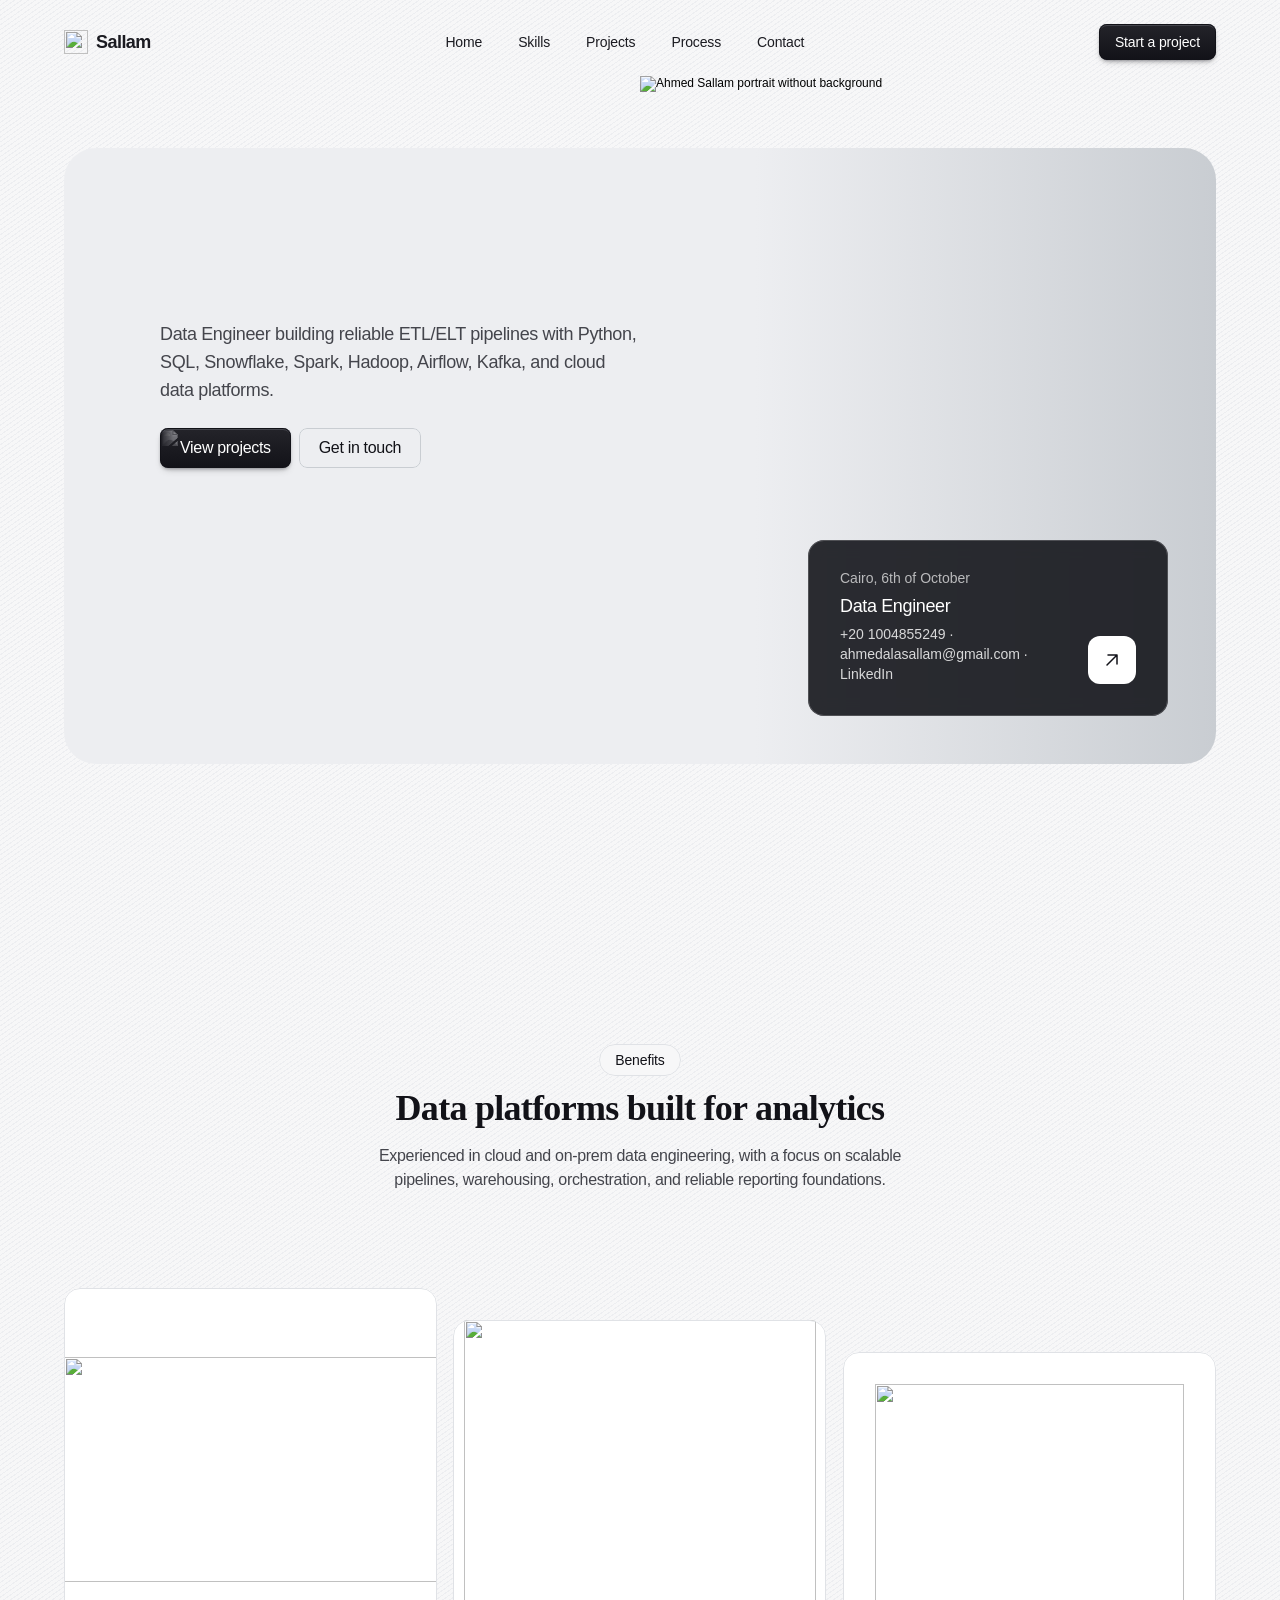
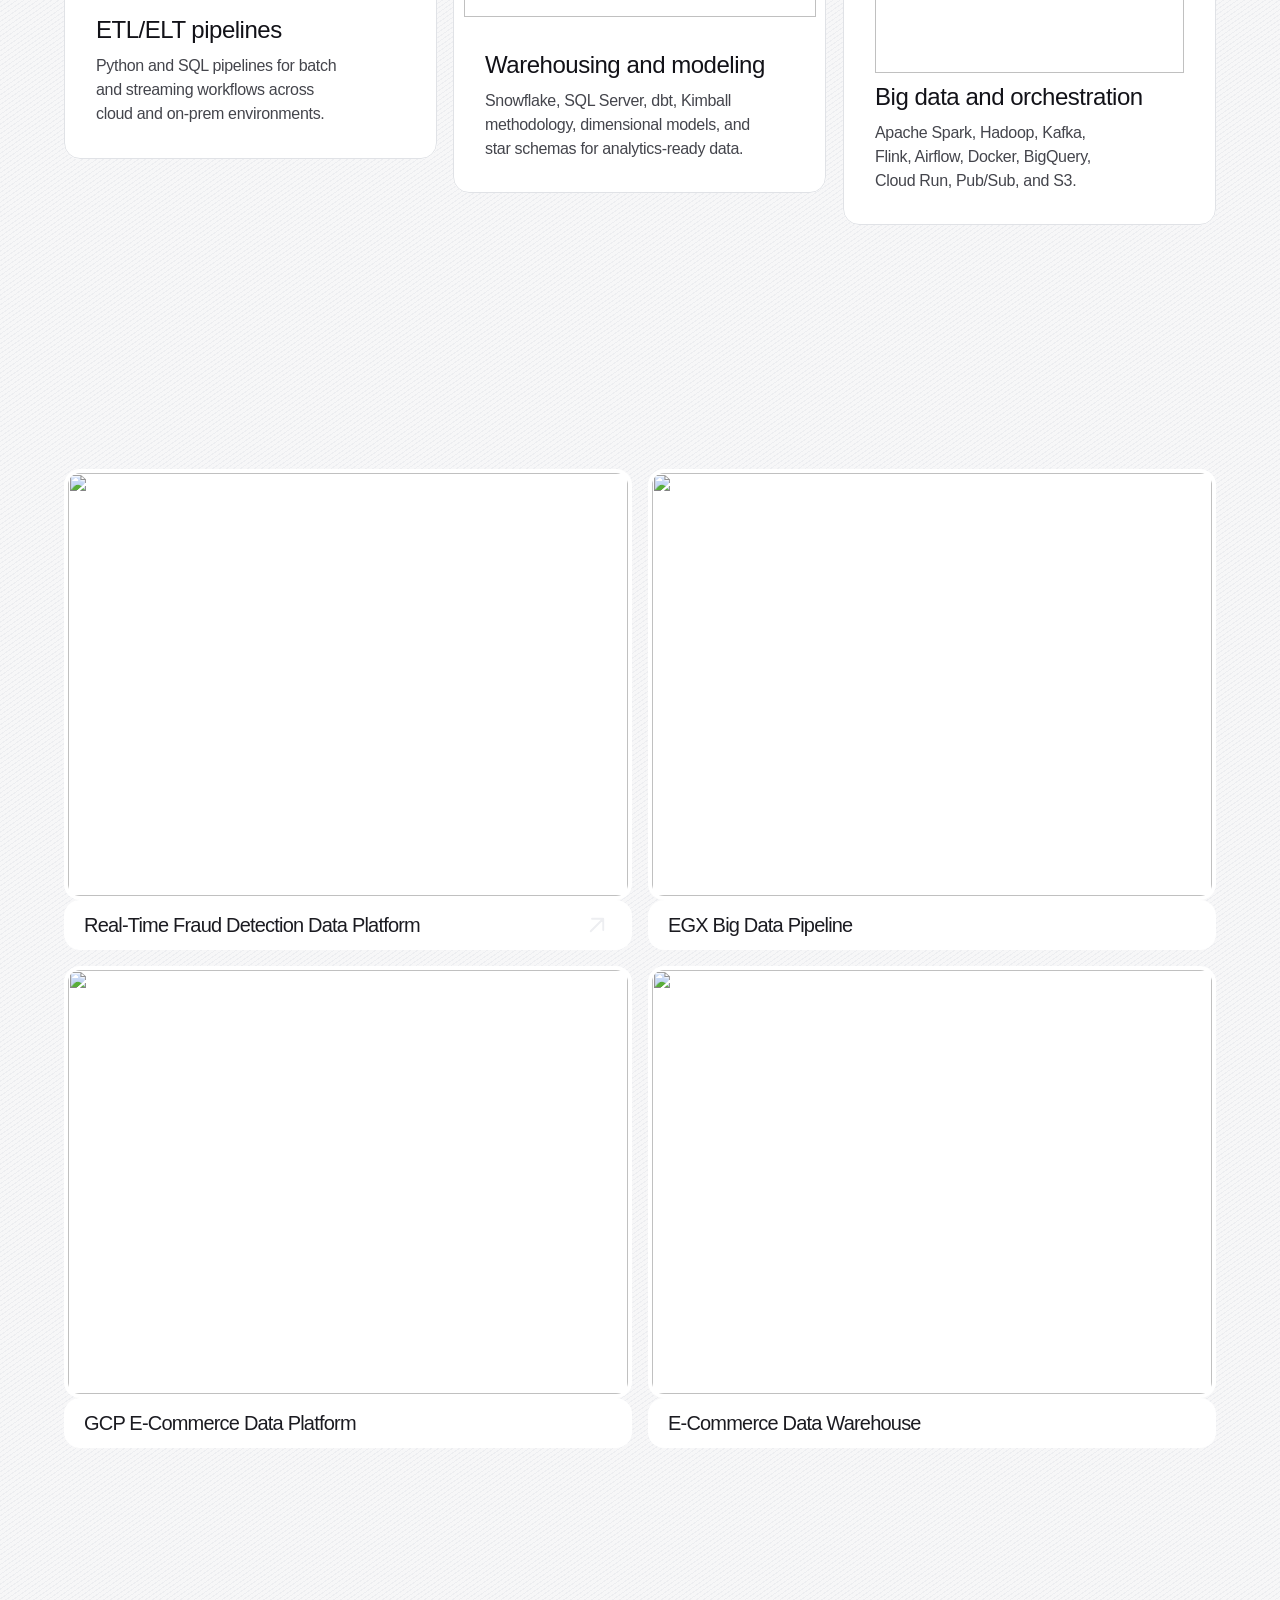
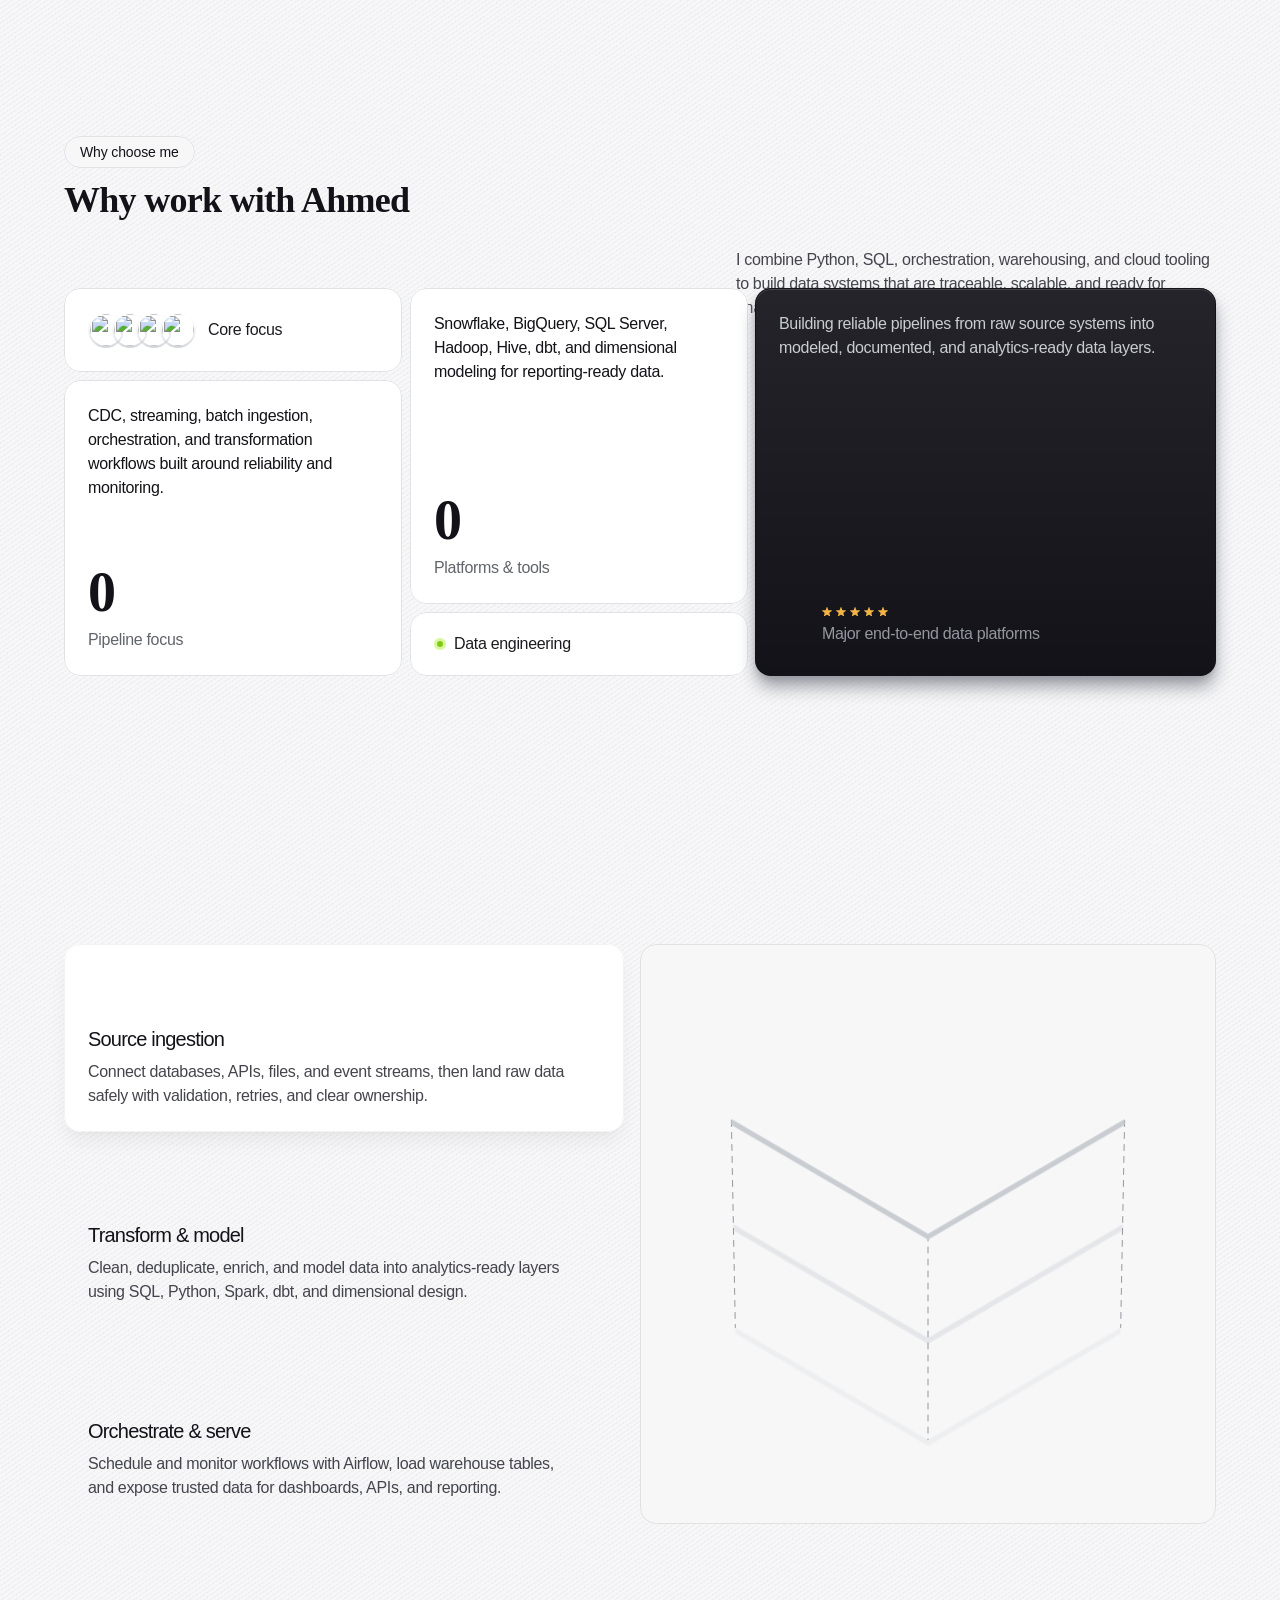
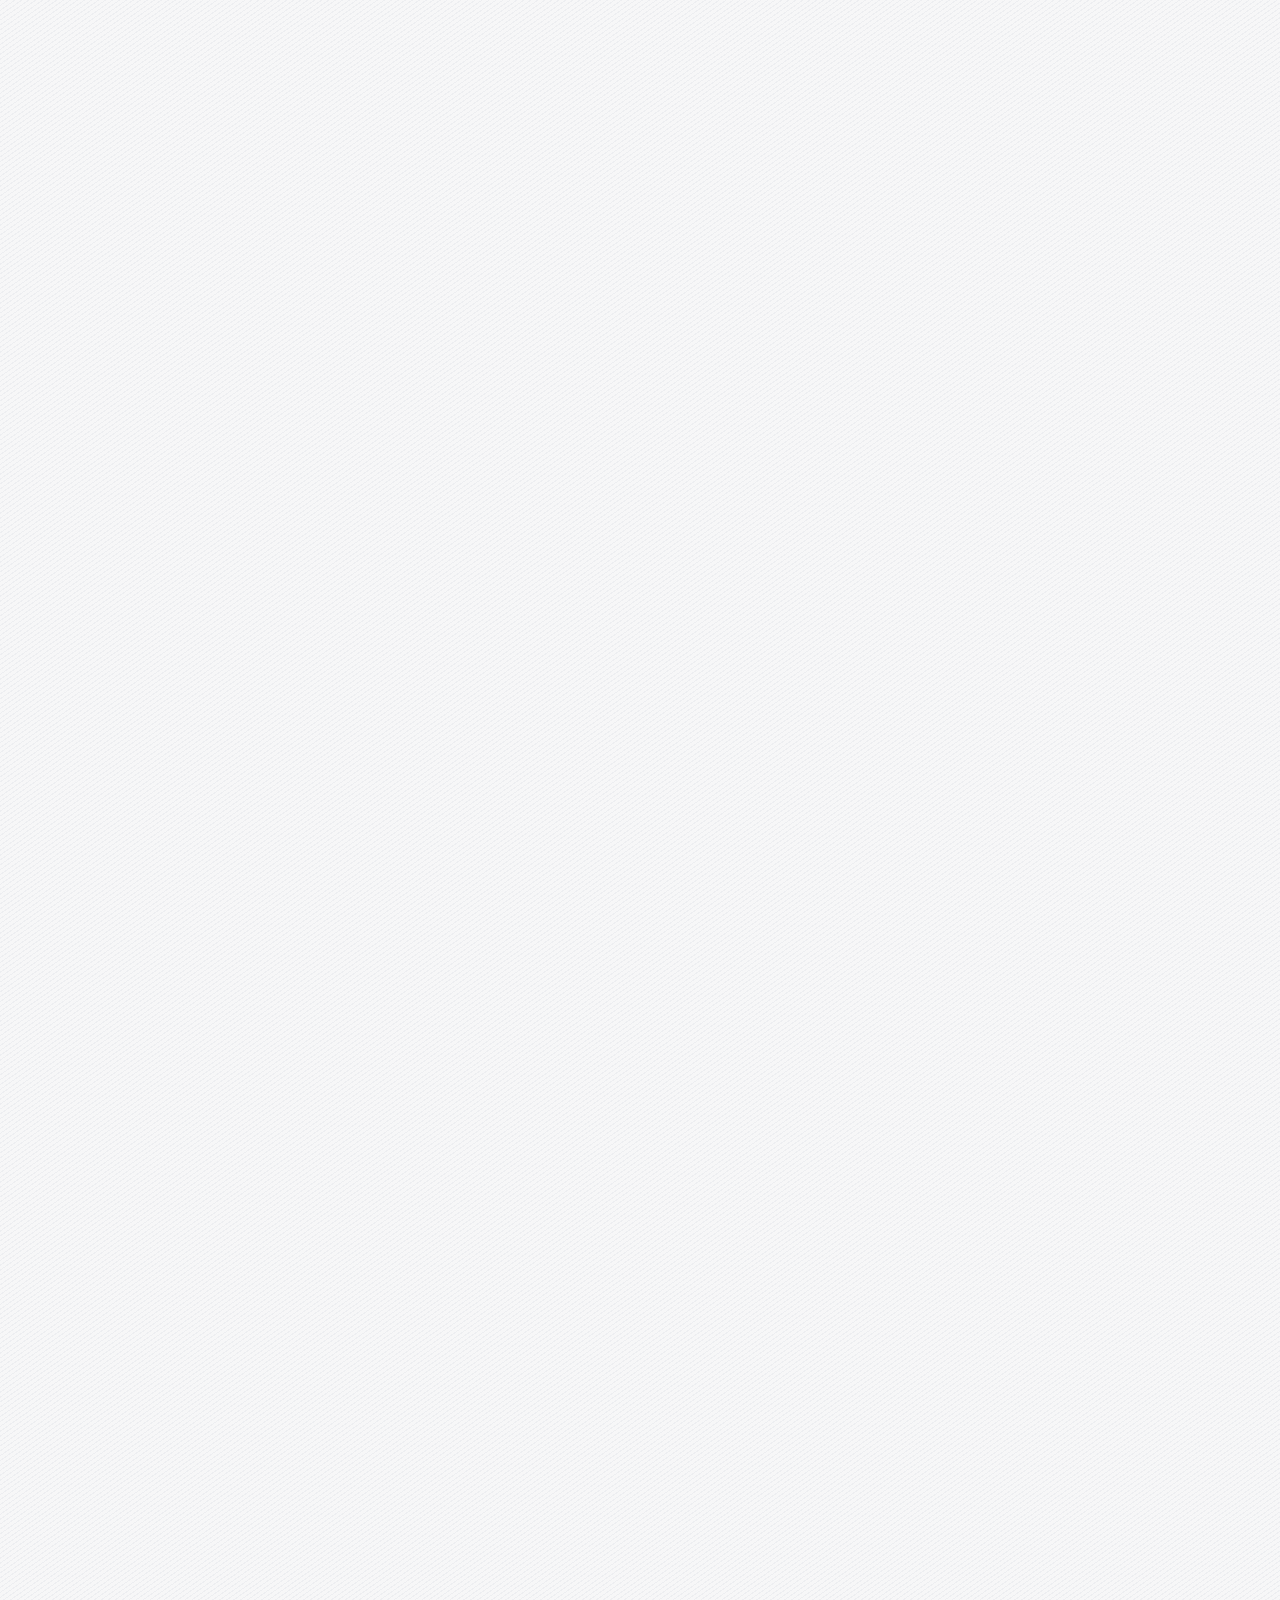
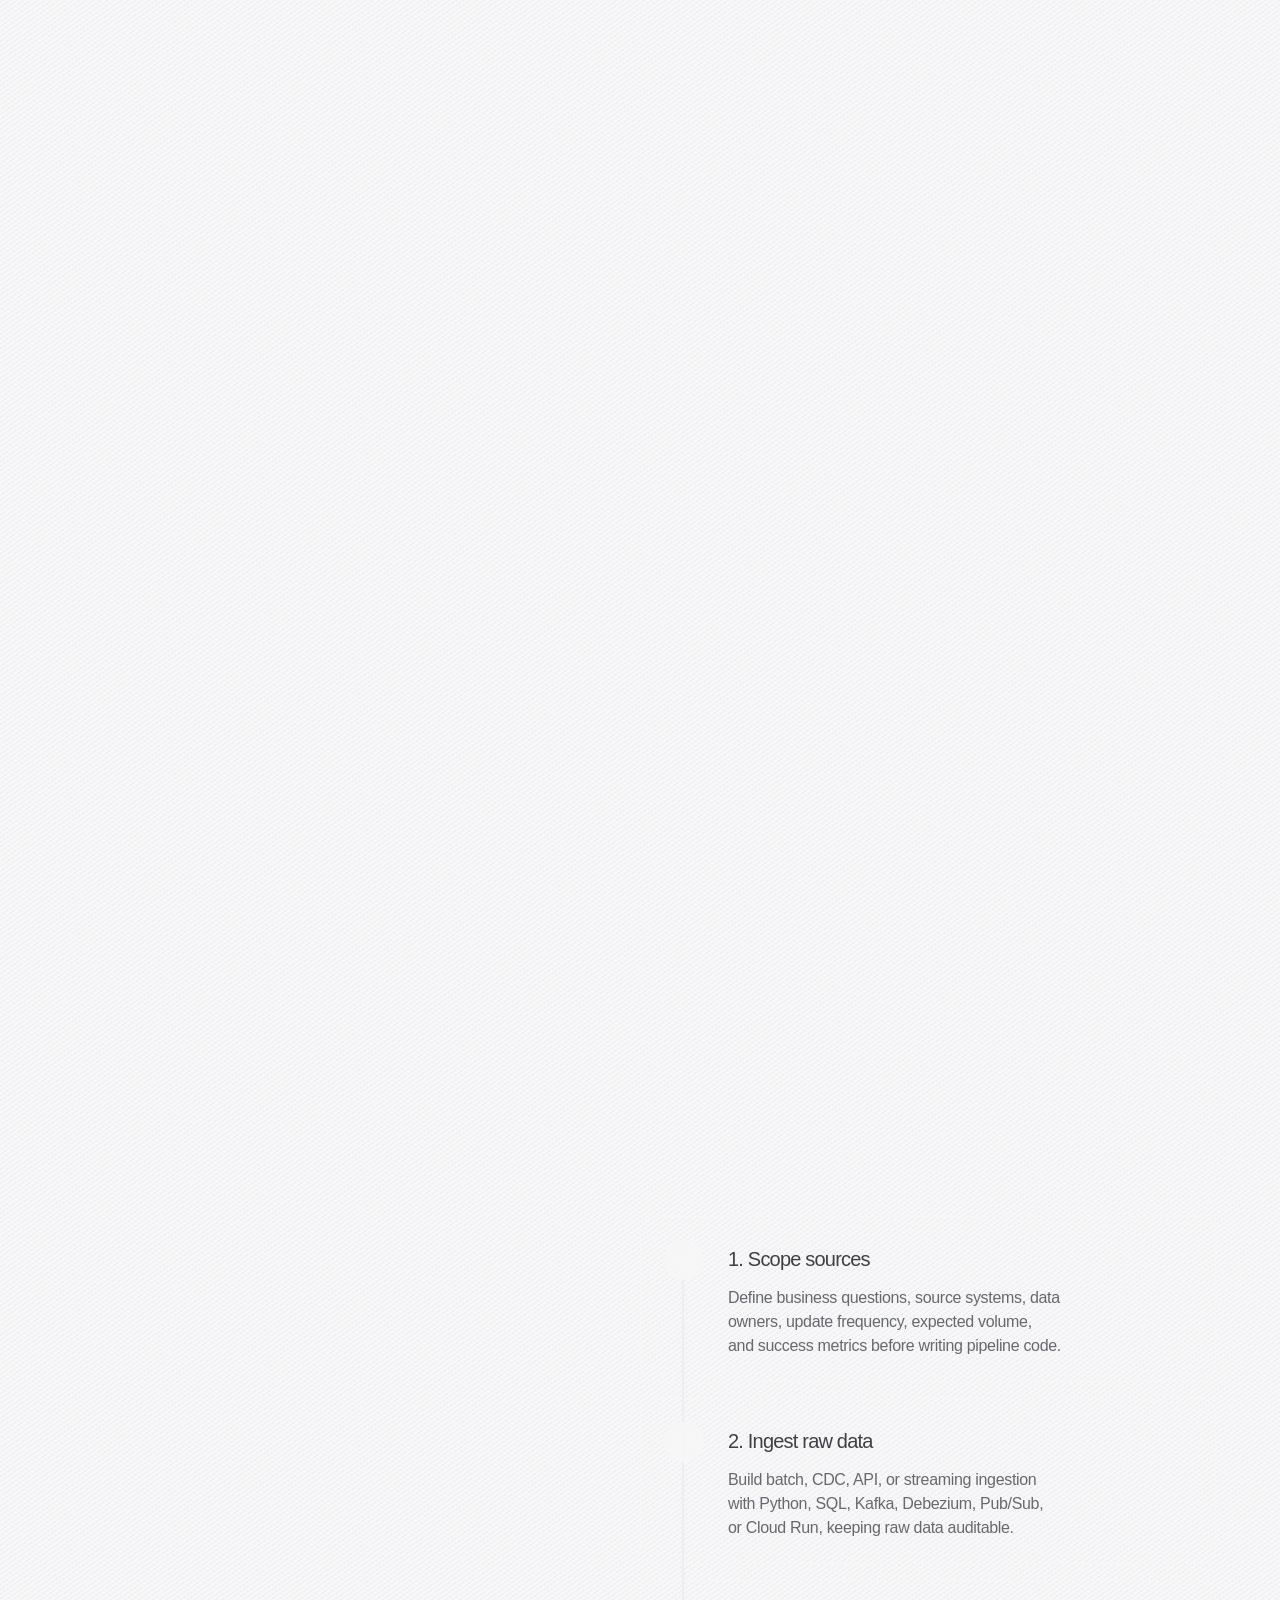
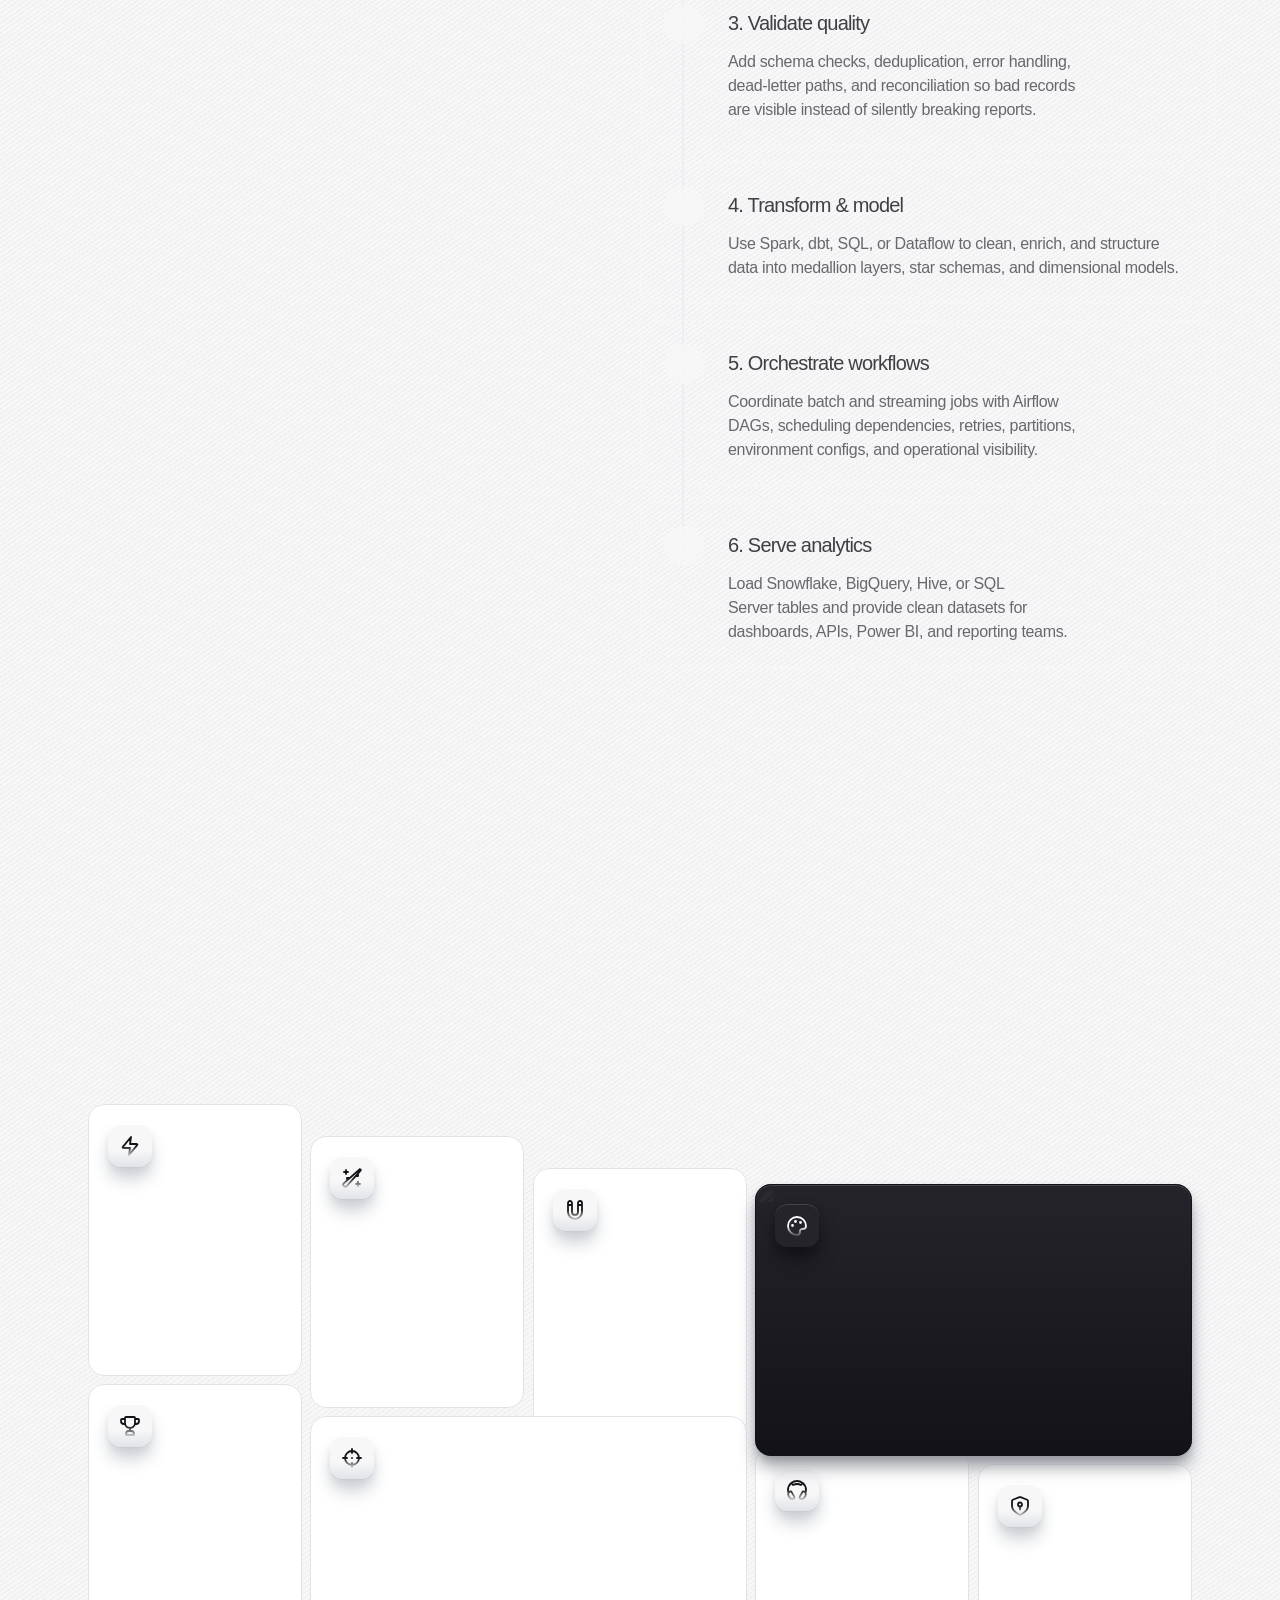
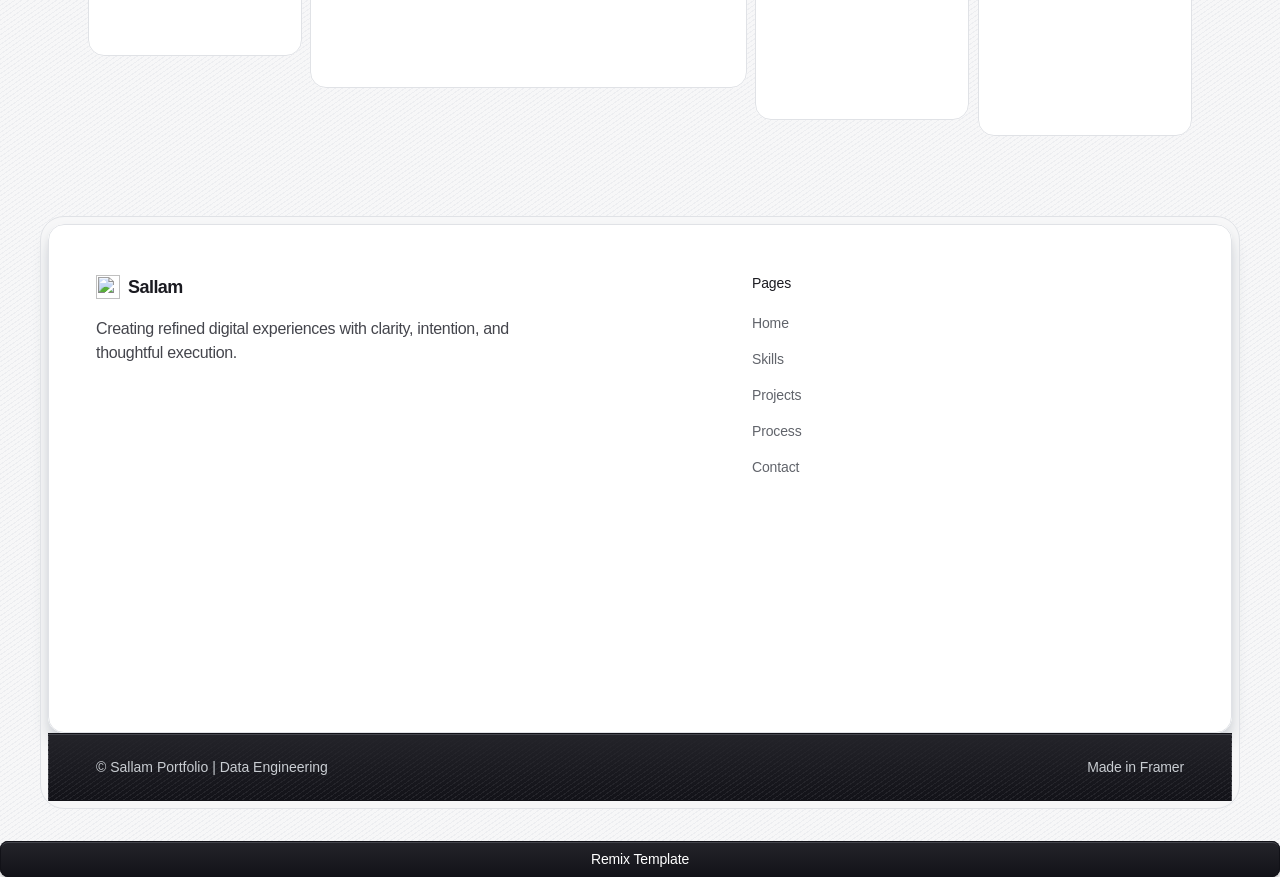
==== index.html @ 7f65b22a "Replace TanStack app with Framer static export" ====
<!DOCTYPE html>

<!-- Made in Framer · framer.com ✨ -->
<!-- Published Jul 8, 2026, 9:43 AM UTC -->
<html data-redirect-timezone="1" lang="en">
<head>
<meta charset="utf-8"/>
<meta content="width=device-width" name="viewport"/>
<meta content="Framer 460e9f7" name="generator"/>
<title>Ahmed Sallam – Designer portfolio template</title>
<meta content="A premium Framer portfolio template for designers, freelancers, and creative studios." name="description"/>
<meta content="https://framerusercontent.com/sites/Cr9CRqN9XuepER4p64a0u/searchIndex-f9yZd9D4ZSsw.json" name="framer-search-index"/>
<meta content="https://framerusercontent.com/sites/Cr9CRqN9XuepER4p64a0u/searchIndex-tIXOf0oTIht3.json" name="framer-search-index-fallback"/>
<link href="https://framerusercontent.com/images/urHsc2gl0mz8FFsPFV1HMTq2DnE.svg" media="(prefers-color-scheme: light)" rel="icon"/>
<link href="https://framerusercontent.com/images/u0uhu8b3H5718FMW6f3gbyMp24.svg" media="(prefers-color-scheme: dark)" rel="icon"/>
<link href="https://framerusercontent.com/images/u0uhu8b3H5718FMW6f3gbyMp24.svg" rel="apple-touch-icon"/>
<!-- Open Graph -->
<meta content="website" property="og:type"/>
<meta content="Ahmed Sallam – Designer portfolio template" property="og:title"/>
<meta content="A premium Framer portfolio template for designers, freelancers, and creative studios." property="og:description"/>
<meta content="https://framerusercontent.com/assets/FJ5Qf5TD7BbKGtkr4BwR4KfLWow.png" property="og:image"/>
<!-- X -->
<meta content="summary_large_image" name="twitter:card"/>
<meta content="Ahmed Sallam – Designer portfolio template" name="twitter:title"/>
<meta content="A premium Framer portfolio template for designers, freelancers, and creative studios." name="twitter:description"/>
<meta content="https://framerusercontent.com/assets/FJ5Qf5TD7BbKGtkr4BwR4KfLWow.png" name="twitter:image"/>

<link href="https://forgiving-ideas-729445.framer.app/" rel="canonical"/><meta content="https://forgiving-ideas-729445.framer.app/" property="og:url"/><!-- Start of headStart -->
<!-- End of headStart -->
<style data-framer-font-css="">@font-face { font-family: "Instrument Sans"; src: url("https://fonts.gstatic.com/s/instrumentsans/v3/pximypc9vsFDm051Uf6KVwgkfoSxQ0GsQv8ToedPibnr-yp2JGEJOH9npST3-QfwmS0v3_7Y.woff2"); font-display: swap; font-style: normal; font-weight: 500 }
@font-face { font-family: "Instrument Sans"; src: url("https://fonts.gstatic.com/s/instrumentsans/v3/pximypc9vsFDm051Uf6KVwgkfoSxQ0GsQv8ToedPibnr-yp2JGEJOH9npSQi_gfwmS0v3_7Y.woff2"); font-display: swap; font-style: normal; font-weight: 700 }
@font-face { font-family: "Instrument Sans"; src: url("https://fonts.gstatic.com/s/instrumentsans/v3/pxigypc9vsFDm051Uf6KVwgkfoSbSnNPooZAN0lInHGpCWNE27lgU-XJojENugixkywN2u7YUwU.woff2"); font-display: swap; font-style: italic; font-weight: 700 }
@font-face { font-family: "Instrument Sans"; src: url("https://fonts.gstatic.com/s/instrumentsans/v3/pxigypc9vsFDm051Uf6KVwgkfoSbSnNPooZAN0lInHGpCWNE27lgU-XJojENut22kywN2u7YUwU.woff2"); font-display: swap; font-style: italic; font-weight: 500 }
@font-face { font-family: "Instrument Sans"; src: url("https://fonts.gstatic.com/s/instrumentsans/v4/pximypc9vsFDm051Uf6KVwgkfoSxQ0GsQv8ToedPibnr-yp2JGEJOH9npSTF-QfwmS0v3_7Y.woff2"); font-display: swap; font-style: normal; font-weight: 400 }
@font-face { font-family: "Instrument Sans"; src: url("https://fonts.gstatic.com/s/instrumentsans/v4/pxigypc9vsFDm051Uf6KVwgkfoSbSnNPooZAN0lInHGpCWNE27lgU-XJojENuu-2kywN2u7YUwU.woff2"); font-display: swap; font-style: italic; font-weight: 400 }
@font-face { font-family: "Instrument Sans"; src: url("https://fonts.gstatic.com/s/instrumentsans/v4/pximypc9vsFDm051Uf6KVwgkfoSxQ0GsQv8ToedPibnr-yp2JGEJOH9npSQb_gfwmS0v3_7Y.woff2"); font-display: swap; font-style: normal; font-weight: 600 }
@font-face { font-family: "Inter"; src: url("https://framerusercontent.com/assets/5vvr9Vy74if2I6bQbJvbw7SY1pQ.woff2"); font-display: swap; font-style: normal; font-weight: 400; unicode-range: U+0460-052F, U+1C80-1C88, U+20B4, U+2DE0-2DFF, U+A640-A69F, U+FE2E-FE2F }
@font-face { font-family: "Inter"; src: url("https://framerusercontent.com/assets/EOr0mi4hNtlgWNn9if640EZzXCo.woff2"); font-display: swap; font-style: normal; font-weight: 400; unicode-range: U+0301, U+0400-045F, U+0490-0491, U+04B0-04B1, U+2116 }
@font-face { font-family: "Inter"; src: url("https://framerusercontent.com/assets/Y9k9QrlZAqio88Klkmbd8VoMQc.woff2"); font-display: swap; font-style: normal; font-weight: 400; unicode-range: U+1F00-1FFF }
@font-face { font-family: "Inter"; src: url("https://framerusercontent.com/assets/OYrD2tBIBPvoJXiIHnLoOXnY9M.woff2"); font-display: swap; font-style: normal; font-weight: 400; unicode-range: U+0370-03FF }
@font-face { font-family: "Inter"; src: url("https://framerusercontent.com/assets/JeYwfuaPfZHQhEG8U5gtPDZ7WQ.woff2"); font-display: swap; font-style: normal; font-weight: 400; unicode-range: U+0100-024F, U+0259, U+1E00-1EFF, U+2020, U+20A0-20AB, U+20AD-20CF, U+2113, U+2C60-2C7F, U+A720-A7FF }
@font-face { font-family: "Inter"; src: url("https://framerusercontent.com/assets/GrgcKwrN6d3Uz8EwcLHZxwEfC4.woff2"); font-display: swap; font-style: normal; font-weight: 400; unicode-range: U+0000-00FF, U+0131, U+0152-0153, U+02BB-02BC, U+02C6, U+02DA, U+02DC, U+2000-206F, U+2070, U+2074-207E, U+2080-208E, U+20AC, U+2122, U+2191, U+2193, U+2212, U+2215, U+FEFF, U+FFFD }
@font-face { font-family: "Inter"; src: url("https://framerusercontent.com/assets/b6Y37FthZeALduNqHicBT6FutY.woff2"); font-display: swap; font-style: normal; font-weight: 400; unicode-range: U+0102-0103, U+0110-0111, U+0128-0129, U+0168-0169, U+01A0-01A1, U+01AF-01B0, U+1EA0-1EF9, U+20AB }
@font-face { font-family: "Inter"; src: url("https://framerusercontent.com/assets/DpPBYI0sL4fYLgAkX8KXOPVt7c.woff2"); font-display: swap; font-style: normal; font-weight: 700; unicode-range: U+0460-052F, U+1C80-1C88, U+20B4, U+2DE0-2DFF, U+A640-A69F, U+FE2E-FE2F }
@font-face { font-family: "Inter"; src: url("https://framerusercontent.com/assets/4RAEQdEOrcnDkhHiiCbJOw92Lk.woff2"); font-display: swap; font-style: normal; font-weight: 700; unicode-range: U+0301, U+0400-045F, U+0490-0491, U+04B0-04B1, U+2116 }
@font-face { font-family: "Inter"; src: url("https://framerusercontent.com/assets/1K3W8DizY3v4emK8Mb08YHxTbs.woff2"); font-display: swap; font-style: normal; font-weight: 700; unicode-range: U+1F00-1FFF }
@font-face { font-family: "Inter"; src: url("https://framerusercontent.com/assets/tUSCtfYVM1I1IchuyCwz9gDdQ.woff2"); font-display: swap; font-style: normal; font-weight: 700; unicode-range: U+0370-03FF }
@font-face { font-family: "Inter"; src: url("https://framerusercontent.com/assets/VgYFWiwsAC5OYxAycRXXvhze58.woff2"); font-display: swap; font-style: normal; font-weight: 700; unicode-range: U+0100-024F, U+0259, U+1E00-1EFF, U+2020, U+20A0-20AB, U+20AD-20CF, U+2113, U+2C60-2C7F, U+A720-A7FF }
@font-face { font-family: "Inter"; src: url("https://framerusercontent.com/assets/syRNPWzAMIrcJ3wIlPIP43KjQs.woff2"); font-display: swap; font-style: normal; font-weight: 700; unicode-range: U+0000-00FF, U+0131, U+0152-0153, U+02BB-02BC, U+02C6, U+02DA, U+02DC, U+2000-206F, U+2070, U+2074-207E, U+2080-208E, U+20AC, U+2122, U+2191, U+2193, U+2212, U+2215, U+FEFF, U+FFFD }
@font-face { font-family: "Inter"; src: url("https://framerusercontent.com/assets/GIryZETIX4IFypco5pYZONKhJIo.woff2"); font-display: swap; font-style: normal; font-weight: 700; unicode-range: U+0102-0103, U+0110-0111, U+0128-0129, U+0168-0169, U+01A0-01A1, U+01AF-01B0, U+1EA0-1EF9, U+20AB }
@font-face { font-family: "Inter"; src: url("https://framerusercontent.com/assets/H89BbHkbHDzlxZzxi8uPzTsp90.woff2"); font-display: swap; font-style: italic; font-weight: 700; unicode-range: U+0460-052F, U+1C80-1C88, U+20B4, U+2DE0-2DFF, U+A640-A69F, U+FE2E-FE2F }
@font-face { font-family: "Inter"; src: url("https://framerusercontent.com/assets/u6gJwDuwB143kpNK1T1MDKDWkMc.woff2"); font-display: swap; font-style: italic; font-weight: 700; unicode-range: U+0301, U+0400-045F, U+0490-0491, U+04B0-04B1, U+2116 }
@font-face { font-family: "Inter"; src: url("https://framerusercontent.com/assets/43sJ6MfOPh1LCJt46OvyDuSbA6o.woff2"); font-display: swap; font-style: italic; font-weight: 700; unicode-range: U+1F00-1FFF }
@font-face { font-family: "Inter"; src: url("https://framerusercontent.com/assets/wccHG0r4gBDAIRhfHiOlq6oEkqw.woff2"); font-display: swap; font-style: italic; font-weight: 700; unicode-range: U+0370-03FF }
@font-face { font-family: "Inter"; src: url("https://framerusercontent.com/assets/WZ367JPwf9bRW6LdTHN8rXgSjw.woff2"); font-display: swap; font-style: italic; font-weight: 700; unicode-range: U+0100-024F, U+0259, U+1E00-1EFF, U+2020, U+20A0-20AB, U+20AD-20CF, U+2113, U+2C60-2C7F, U+A720-A7FF }
@font-face { font-family: "Inter"; src: url("https://framerusercontent.com/assets/ia3uin3hQWqDrVloC1zEtYHWw.woff2"); font-display: swap; font-style: italic; font-weight: 700; unicode-range: U+0000-00FF, U+0131, U+0152-0153, U+02BB-02BC, U+02C6, U+02DA, U+02DC, U+2000-206F, U+2070, U+2074-207E, U+2080-208E, U+20AC, U+2122, U+2191, U+2193, U+2212, U+2215, U+FEFF, U+FFFD }
@font-face { font-family: "Inter"; src: url("https://framerusercontent.com/assets/2A4Xx7CngadFGlVV4xrO06OBHY.woff2"); font-display: swap; font-style: italic; font-weight: 700; unicode-range: U+0102-0103, U+0110-0111, U+0128-0129, U+0168-0169, U+01A0-01A1, U+01AF-01B0, U+1EA0-1EF9, U+20AB }
@font-face { font-family: "Inter"; src: url("https://framerusercontent.com/assets/CfMzU8w2e7tHgF4T4rATMPuWosA.woff2"); font-display: swap; font-style: italic; font-weight: 400; unicode-range: U+0460-052F, U+1C80-1C88, U+20B4, U+2DE0-2DFF, U+A640-A69F, U+FE2E-FE2F }
@font-face { font-family: "Inter"; src: url("https://framerusercontent.com/assets/867QObYax8ANsfX4TGEVU9YiCM.woff2"); font-display: swap; font-style: italic; font-weight: 400; unicode-range: U+0301, U+0400-045F, U+0490-0491, U+04B0-04B1, U+2116 }
@font-face { font-family: "Inter"; src: url("https://framerusercontent.com/assets/Oyn2ZbENFdnW7mt2Lzjk1h9Zb9k.woff2"); font-display: swap; font-style: italic; font-weight: 400; unicode-range: U+1F00-1FFF }
@font-face { font-family: "Inter"; src: url("https://framerusercontent.com/assets/cdAe8hgZ1cMyLu9g005pAW3xMo.woff2"); font-display: swap; font-style: italic; font-weight: 400; unicode-range: U+0370-03FF }
@font-face { font-family: "Inter"; src: url("https://framerusercontent.com/assets/DOfvtmE1UplCq161m6Hj8CSQYg.woff2"); font-display: swap; font-style: italic; font-weight: 400; unicode-range: U+0100-024F, U+0259, U+1E00-1EFF, U+2020, U+20A0-20AB, U+20AD-20CF, U+2113, U+2C60-2C7F, U+A720-A7FF }
@font-face { font-family: "Inter"; src: url("https://framerusercontent.com/assets/pKRFNWFoZl77qYCAIp84lN1h944.woff2"); font-display: swap; font-style: italic; font-weight: 400; unicode-range: U+0000-00FF, U+0131, U+0152-0153, U+02BB-02BC, U+02C6, U+02DA, U+02DC, U+2000-206F, U+2070, U+2074-207E, U+2080-208E, U+20AC, U+2122, U+2191, U+2193, U+2212, U+2215, U+FEFF, U+FFFD }
@font-face { font-family: "Inter"; src: url("https://framerusercontent.com/assets/tKtBcDnBMevsEEJKdNGhhkLzYo.woff2"); font-display: swap; font-style: italic; font-weight: 400; unicode-range: U+0102-0103, U+0110-0111, U+0128-0129, U+0168-0169, U+01A0-01A1, U+01AF-01B0, U+1EA0-1EF9, U+20AB }
@font-face { font-family: "Inter"; src: url("https://framerusercontent.com/assets/hyOgCu0Xnghbimh0pE8QTvtt2AU.woff2"); font-display: swap; font-style: normal; font-weight: 600; unicode-range: U+0460-052F, U+1C80-1C88, U+20B4, U+2DE0-2DFF, U+A640-A69F, U+FE2E-FE2F }
@font-face { font-family: "Inter"; src: url("https://framerusercontent.com/assets/NeGmSOXrPBfEFIy5YZeHq17LEDA.woff2"); font-display: swap; font-style: normal; font-weight: 600; unicode-range: U+0301, U+0400-045F, U+0490-0491, U+04B0-04B1, U+2116 }
@font-face { font-family: "Inter"; src: url("https://framerusercontent.com/assets/oYaAX5himiTPYuN8vLWnqBbfD2s.woff2"); font-display: swap; font-style: normal; font-weight: 600; unicode-range: U+1F00-1FFF }
@font-face { font-family: "Inter"; src: url("https://framerusercontent.com/assets/lEJLP4R0yuCaMCjSXYHtJw72M.woff2"); font-display: swap; font-style: normal; font-weight: 600; unicode-range: U+0370-03FF }
@font-face { font-family: "Inter"; src: url("https://framerusercontent.com/assets/cRJyLNuTJR5jbyKzGi33wU9cqIQ.woff2"); font-display: swap; font-style: normal; font-weight: 600; unicode-range: U+0100-024F, U+0259, U+1E00-1EFF, U+2020, U+20A0-20AB, U+20AD-20CF, U+2113, U+2C60-2C7F, U+A720-A7FF }
@font-face { font-family: "Inter"; src: url("https://framerusercontent.com/assets/yDtI2UI8XcEg1W2je9XPN3Noo.woff2"); font-display: swap; font-style: normal; font-weight: 600; unicode-range: U+0000-00FF, U+0131, U+0152-0153, U+02BB-02BC, U+02C6, U+02DA, U+02DC, U+2000-206F, U+2070, U+2074-207E, U+2080-208E, U+20AC, U+2122, U+2191, U+2193, U+2212, U+2215, U+FEFF, U+FFFD }
@font-face { font-family: "Inter"; src: url("https://framerusercontent.com/assets/A0Wcc7NgXMjUuFdquHDrIZpzZw0.woff2"); font-display: swap; font-style: normal; font-weight: 600; unicode-range: U+0102-0103, U+0110-0111, U+0128-0129, U+0168-0169, U+01A0-01A1, U+01AF-01B0, U+1EA0-1EF9, U+20AB }
@font-face { font-family: "Lora"; src: url("https://framerusercontent.com/third-party-assets/fontshare/wf/LEPTJ56CXEIFZS2BZMKVGQGQR3J75WRT/47CWKKJO46R4EDFFM7QZRCL3WAPMSJU2/36HN3YOOACEGVWTJT3K4CDUJYXSWVW5S.woff2"); font-display: swap; font-style: normal; font-weight: 600 }
@font-face { font-family: "Lora"; src: url("https://framerusercontent.com/third-party-assets/fontshare/wf/XKPJY3ZSUVQFS2W4WC5RDSDQZMJCKM2K/LN3QKDXOGSZ4KFDCY6RFVWPIXHDZPZVG/MDERQV6X2U5ARGQRZSXHPLMPXHJIHIQI.woff2"); font-display: swap; font-style: normal; font-weight: 700 }
@font-face { font-family: "Lora"; src: url("https://framerusercontent.com/third-party-assets/fontshare/wf/MR5BT2YPOEXTQ4MEELWWJJ7NTKX2G5PM/KTOVFALLVL2MWILR5BZG42LMYPMDBWMV/EXS4XC5TKOJSULVQYC7H3KETY6RINWLE.woff2"); font-display: swap; font-style: italic; font-weight: 700 }
@font-face { font-family: "Lora"; src: url("https://framerusercontent.com/third-party-assets/fontshare/wf/7C4VS62NCQPV3CJ5SFQ2F466ZNIRVF5K/X4L3UTMLGZSBERUPLBIV3SMB7CD2ILCJ/XROJ63A7IJJOK367Y3DCKMYZLKIB36UF.woff2"); font-display: swap; font-style: italic; font-weight: 600 }
@font-face { font-family: "Instrument Sans Placeholder"; src: local("Arial"); ascent-override: 93.97%; descent-override: 24.22%; line-gap-override: 0.00%; size-adjust: 103.22% }
@font-face { font-family: "Inter Placeholder"; src: local("Arial"); ascent-override: 89.79%; descent-override: 22.36%; line-gap-override: 0.00%; size-adjust: 107.89% }
@font-face { font-family: "Lora Placeholder"; src: local("Times New Roman"); ascent-override: 87.53%; descent-override: 23.84%; line-gap-override: 0.00%; size-adjust: 114.93% }</style>
<link crossorigin="" href="https://fonts.gstatic.com" rel="preconnect"/>
<meta content="max-image-preview:large" name="robots"/><style data-framer-breakpoint-css="">@media(min-width: 1200px){.hidden-72rtr7{display:none!important}}@media(min-width: 810px) and (max-width: 1199.98px){.hidden-6wzioc{display:none!important}}@media(max-width: 809.98px){.hidden-1bhfi1v{display:none!important}}@media(max-width: 809.98px){.hidden-u5dk1b{display:none!important}}@media(min-width: 810px) and (max-width: 1199.98px){.hidden-s17umr{display:none!important}}@media(min-width: 1200px){.hidden-2u4u8w{display:none!important}}</style><style data-framer-components="framer-lib-cursors-host framer-kINbD framer-lib-combinedCSSRules PropertyOverrides framer-csIpj framer-9C1vt framer-iQYTI framer-8GPB4 framer-QPHxj framer-12AhF framer-ZrkfG framer-P0vbL framer-i7PQ2 framer-ZTxcy framer-1cvGP framer-1cMZc framer-u5Z9A framer-G0igr framer-Xq8VL framer-F4pbU framer-FPgZF framer-kaHJk framer-2ponA framer-Kq7dd framer-lmGme framer-9Osg6 framer-vuvUo framer-UHaGV framer-Drf6u framer-fme8e framer-alQlq framer-tG75F framer-XubEc framer-rX0CE framer-h35Om framer-E81XV framer-U5mIy framer-ABdRE framer-7CiZZ framer-7Zj14" data-framer-css-ssr-minified="">html,body,#main{box-sizing:border-box;margin:0;padding:0}:root{-webkit-font-smoothing:antialiased;-moz-osx-font-smoothing:grayscale}*{box-sizing:border-box;-webkit-font-smoothing:inherit}h1,h2,h3,h4,h5,h6,p,figure{margin:0}body,input,textarea,select,button{font-family:sans-serif;font-size:12px}body{--token-66465c63-236e-4d3f-b236-0617e42d1593:#f7f7f8;--token-09721aba-082d-4d44-afa9-88da97ab7913:#edeef1;--token-7e88d901-4954-44c2-a8ac-e64d681dc620:#e0e2e6;--token-ecff2c2d-3686-45f9-9c26-3f557cb57eb7:#c9cdd2;--token-6c1adcb8-7c81-4c4e-8b1a-3b215420aae2:#94979e;--token-5cdbd907-114d-45f7-91d2-01809dd27bcd:#61646b;--token-1655f33c-54b8-43d4-8f16-a9e920ed6c1b:#44454c;--token-ea10d0e4-d272-4641-8150-795743f9443f:#24242a;--token-3f6952e7-0bb9-4b60-98e1-3004894f3df7:#1b1b21;--token-9eeddc74-3981-48ed-b1f6-db9260f54e0b:#121218;--token-f21ef071-70c8-492b-be44-4ec4ccd9027a:#f4f2fe;--token-cbaafcf0-5ce5-45d6-9d2f-ba654b3d4b33:#dcd5fd;--token-3da27b32-d64b-49e5-a7e8-4405fe7a845d:#c3b4fc;--token-76f91d64-d872-4670-91cd-40d82985de8a:#8624ff;--token-f73aa86e-6ee3-4d1f-b228-a0a0f1a9f1b2:#f6fde6;--token-a28988cb-2d41-4401-8076-f08bbcc87fd4:#eafac9;--token-2635da22-1eb6-4f07-ab7c-0d03c968e02c:#d8f89d;--token-e1947c91-ffac-495f-89dc-3c8163924d95:#bdf164;--token-9b65a3df-21d5-4419-9054-35335b9e504f:#a2e435;--token-49ca73e0-59d5-41cc-9689-23236127c71f:#83ca16;--token-e0698a5a-c3d3-4d82-bbf4-bc0da5704e0d:#64a20d;--token-6e4416bd-07e5-4d87-a149-0355cf4711f4:#4d7b0f;--token-7cc74ccf-647f-4f4b-be1f-52cbd552048f:#335506;--token-4d6b89eb-ec06-4477-9b67-9403c4572aaf:#0d2900;--token-de68fadd-5a11-434c-a1fa-8c5b510a0722:#fff7ef;--token-a8b8dc9e-4ee6-4ca3-a67a-29398d17f202:#fed8aa;--token-b9ca2193-f89b-48b3-b3c4-f0d628c90871:#fcbc79;--token-7fb85f95-4c5d-47a5-ad40-ec89b7a7b9a9:#e35013;--token-49fce66f-2143-4896-a8f9-dc4c4ff2428f:#bc3c12;--token-aaf6074a-1000-4cd8-9dc7-ba3131d80af6:#eef5fe;--token-340c304d-d4a0-4fe0-9964-8bb9578bc4e4:#bedafd;--token-51f64950-2372-44a7-bac4-dadf67e8b216:#93c4fc;--token-930f5d52-21f1-4803-ac54-f334ccaec762:#3b81f4;--token-51358222-c04e-46db-8925-ed965d8abaae:#2563ea;--token-113e0d4d-5bd0-4efb-b51a-bd8cc5cfe9ce:#194ad2;--token-99b32309-8535-4787-aa54-375d83b8349f:#fff3f4;--token-65ffeac4-d561-4d75-b1fd-9e1ed387cec5:#ffe1e3;--token-da7cb9a1-4845-4675-acf7-010378026542:#ffa7ad;--token-2b7ae930-4769-4b03-942a-2493ab15871d:#fa4c59;--token-7c64802a-32f8-415f-8a2b-16f23d0a3f78:#e22f3b;--token-e1e747f9-4f99-4613-884a-78c8e3b2dff3:#b71524;--token-e54a9c20-942a-4b07-bd4f-d1e185ccc551:#fcf3fe;--token-4a84e6b2-6f01-4243-a708-b14a63710d23:#f4cffd;--token-34f9ec43-955a-4d2b-8900-23636d71aaa8:#9a15a6;--token-b2c6887e-9740-40b1-b01c-7af529d24614:#ebfdfe;--token-8c8c00d4-234e-46c7-b3d5-d6ff68f2b1dd:#a5f2fb;--token-cd9b20ab-f024-41dd-920e-ee7c6b9d6bc1:#66e6f7;--token-f031ee7c-c530-4429-9187-3a5935b4698d:#06b5d3;--token-ba2d6192-9bc6-4f3d-8dd9-d31ee0525a0a:#0890b0;--token-cf677578-63b0-48ae-a72d-eb50c8bfb91d:#096e8a;--token-becea183-8eb9-4504-a8a1-482108af648a:#fff;--token-a2089e9e-dd89-4a79-a47e-5c308a6785be:#fcb823;--token-f03571e4-b36d-4ecb-860e-0e417d7d1057:#64a20d1a;--token-f473ec21-2a93-482a-9dc2-cd18413c8cc4:#64a20d33;--token-8ee9b84a-93e4-423b-be20-11188e955643:#64a20d4d;--token-f0d10332-60f8-4000-bf3a-03c335ba1049:#64a20d66;--token-839020e4-6a12-4bb6-ba0b-e0322bf26f54:#64a20d80;--token-f53432d4-4134-4c6a-a9b2-c365244cc5e1:#0d290005;--token-9d64a123-47dc-41f5-b792-92186f48fc2d:#0d29000d;--token-7215195e-1d82-493f-90a7-d3f5394db5ae:#0d29001a;--token-cd0d2c2c-39be-4738-a0d3-b48a5aee7943:#5148e74d;--token-c0b21d5e-582f-4690-b8e6-01692c843436:#5148e71a;--token-f81e35df-ffe4-4b04-a323-2dc61735cd20:#1916690d;--token-c0b36f79-6875-46f2-baa4-8a5187733a71:#0890b04d;--token-218b3c00-2ec2-4d5c-8250-58ccc1498b6d:#0890b033;--token-2b0cc27f-01aa-4ebb-a1b4-b6e444d7c13c:#19166905;--token-af9aca29-d193-4b85-857c-22391e2e8045:#48004d0d;--token-cd0e0287-65b5-49df-86e4-8c32a829a74d:#be26d14d;--token-12c26f46-02d7-4317-b31d-2ea2537269e6:#be26d133;--token-185b0f24-691d-452f-83f7-90c5189598dd:#56000005;--token-7bb70513-889b-45a3-a37f-d3f6656da3d0:#5600000d;--token-3b5a4d15-8ab7-4dc1-916e-cf01c9f1af98:#e22f3b4d;--token-3923712d-5432-4f69-8487-d858e7c5f62c:#e22f3b33;--token-b9ce5243-d1c9-4aa0-856e-1f7e5339e19c:#002a3e0d;--token-8feb641a-6ba6-4224-8648-a3bc7baf8d10:#fff0;--token-d7b236f9-57ce-4340-9265-e1510a559656:#e22f3b1a;--token-073b6b44-0959-407a-be0f-2d50da076262:#0890b01a;--token-9159a1c3-765e-4d2c-a946-5bffe4dfcd07:#1212180d;--token-a5180a06-a7b5-486c-994e-2e9bf27bd342:#09090f4d;--token-3716fa8c-fd3a-4171-9c13-5e9e7af10e4c:#09090f1a;--token-8cc9a9ab-ea28-460e-a594-e33825c3b7aa:#000;--token-f81f2d1e-ae09-4612-8ba6-3aa8311b9f3d:#000000b3;--token-d770ce84-fa5b-4c4f-bbe4-5740c5e9a061:#f8f8f7;--token-98ea2f69-4c41-4e53-9c8c-7a98946cba16:#e6e6e6;--token-18d05f5d-7431-4a35-972e-48b0214ffc92:#f1f8e9;--token-09f22285-1280-482e-8b22-1cef593bf6a7:#fff;--token-0f4fa3cc-f2e6-46b0-8953-bdafc02215b1:#f0dec6;--token-1ec241b3-894d-4baa-8cfc-5f319e6a8879:#feefdb;--token-10a54598-3228-4414-ba43-39bc2aafb355:#fff;--token-eb4934de-50b5-4255-ba9c-4eb5d728e69f:#a2e701;--token-c117d9ac-d2b9-4549-9f5f-f24ac4941119:#f2f2f2;--token-8766da81-4b16-4dc5-9abd-8dbd5bdab57d:#1a1a1a;--token-6aac10a8-f6d9-4581-95dd-2f8033451189:#d0dfe6;--token-bc47f47b-f750-4602-97a5-1c9767dc6b73:#ecf0f3;--token-2bdd5e11-b174-44cf-bfab-8362e4501a8f:#af7ffd;--token-e92b70b6-e191-4f52-8a7d-d83ab72bc7a4:#78909c;--token-3512c40d-aef5-4d88-8464-e100a1cdd59e:#383838;--token-60767071-3d14-465f-8086-a9886c16b953:#dce7ce;--token-5c5d5bc8-3404-450a-85e1-67b3dd8cb14a:#0000000d;--token-1cd71339-1d57-4638-821c-495b8cb6a1b4:#fff3;--token-34bde830-cbc8-4d9b-8b17-386a2db38248:#ffffff4d;--token-49e63e9b-c271-4144-8050-c9064a3cd47b:#fff9;--token-aa4a7776-6f3d-428a-9a2e-ee6692be9180:#00000080;--token-2704bdd9-02a4-4c39-b21b-cf5bebf6dd1b:#edeef100;--token-3949eb8c-6e92-4537-be3d-75a725eb42bc:#c9cdd200;--token-059d2b04-689b-497d-b44a-e838e5ee9b61:#12121800;--token-a7faeb8c-cdb2-45e6-8c15-a82b0b5e51a1:#12121880;--token-f5ba8559-6212-4787-908c-948a9ee34f71:#f7f7f800;--token-e2bc0d76-4ebe-4edd-94a7-269b8e2ba9a4:#1212184d}@supports (z-index:calc(infinity)){#__framer-badge-container{--infinity:infinity}}#__framer-badge-container{pointer-events:none;width:100%;z-index:calc(var(--infinity,2147480000));justify-content:flex-end;padding:20px;display:flex;position:fixed;bottom:0}@supports (background:-webkit-named-image(i)) and (not (grid-template-rows:subgrid)){body{--framer-will-change-override:transform}}@supports (background:-webkit-named-image(i)) and (not (position-area:top right)){body{--framer-will-change-filter-override:filter}}[data-framer-component-type=Text] div div span,[data-framer-component-type=Text] a div span,[data-framer-component-type=Text] span span span,[data-framer-component-type=Text] p span span,[data-framer-component-type=Text] h1 span span,[data-framer-component-type=Text] h2 span span,[data-framer-component-type=Text] h3 span span,[data-framer-component-type=Text] h4 span span,[data-framer-component-type=Text] h5 span span,[data-framer-component-type=Text] h6 span span,[data-framer-component-type=Text] a{font-family:var(--font-family);font-style:var(--font-style);font-weight:min(calc(var(--framer-font-weight-increase,0) + var(--font-weight,400)),900);color:var(--text-color);letter-spacing:var(--letter-spacing);font-size:var(--font-size);text-transform:var(--text-transform);--text-decoration:var(--framer-text-decoration-style,solid)var(--framer-text-decoration,none)var(--framer-text-decoration-color,currentcolor)var(--framer-text-decoration-thickness,auto);--text-decoration-skip-ink:var(--framer-text-decoration-skip-ink);--text-underline-offset:var(--framer-text-decoration-offset);line-height:var(--line-height);--font-family:var(--framer-font-family);--font-style:var(--framer-font-style);--font-weight:var(--framer-font-weight);--text-color:var(--framer-text-color);--letter-spacing:var(--framer-letter-spacing);--font-size:var(--framer-font-size);--text-transform:var(--framer-text-transform);--line-height:var(--framer-line-height)}@supports not (color:color(display-p3 1 1 1)){p.framer-text,div.framer-text,h1.framer-text,h2.framer-text,h3.framer-text,h4.framer-text,h5.framer-text,h6.framer-text,li.framer-text,ol.framer-text,ul.framer-text,span.framer-text:not([data-text-fill]){color:var(--framer-blockquote-text-color-rgb,var(--framer-blockquote-text-color,var(--framer-text-color-rgb,var(--framer-text-color,#000))));-webkit-text-stroke-color:var(--framer-text-stroke-color-rgb,var(--framer-text-stroke-color,initial))}mark.framer-text{background-color:var(--framer-blockquote-text-background-color-rgb,var(--framer-blockquote-text-background-color,var(--framer-text-background-color-rgb,var(--framer-text-background-color,initial))))}}@supports not (color:color(display-p3 1 1 1)){code.framer-text,code.framer-text span.framer-text:not([data-text-fill]){color:var(--framer-blockquote-text-color-rgb,var(--framer-blockquote-text-color,var(--framer-code-text-color-rgb,var(--framer-code-text-color,var(--framer-text-color-rgb,var(--framer-text-color,#000))))))}}@supports not (color:color(display-p3 1 1 1)){a.framer-text,span.framer-text[data-nested-link]{color:var(--framer-link-text-color-rgb,var(--framer-link-text-color,var(--framer-blockquote-text-color-rgb,var(--framer-blockquote-text-color,var(--framer-text-color-rgb,var(--framer-text-color,#000))))));background-color:var(--framer-link-text-background-color-rgb,var(--framer-link-text-background-color,initial));-webkit-text-decoration-color:var(--framer-link-text-decoration-color-rgb,var(--framer-link-text-decoration-color,var(--framer-text-decoration-color-rgb,var(--framer-text-decoration-color,currentcolor))));text-decoration-color:var(--framer-link-text-decoration-color-rgb,var(--framer-link-text-decoration-color,var(--framer-text-decoration-color-rgb,var(--framer-text-decoration-color,currentcolor))))}}@supports not (color:color(display-p3 1 1 1)){code.framer-text a.framer-text,code.framer-text a.framer-text span.framer-text:not([data-text-fill]),code.framer-text span.framer-text[data-nested-link],code.framer-text span.framer-text[data-nested-link] span.framer-text:not([data-text-fill]){color:var(--framer-link-text-color-rgb,var(--framer-link-text-color,var(--framer-blockquote-text-color-rgb,var(--framer-blockquote-text-color,var(--framer-code-text-color-rgb,var(--framer-code-text-color,var(--framer-text-color-rgb,var(--framer-text-color,#000))))))))}}@supports not (color:color(display-p3 1 1 1)){a.framer-text:hover,span.framer-text[data-nested-link]:hover{color:var(--framer-link-hover-text-color-rgb,var(--framer-link-hover-text-color,var(--framer-link-text-color-rgb,var(--framer-link-text-color,var(--framer-blockquote-text-color-rgb,var(--framer-blockquote-text-color,var(--framer-text-color-rgb,var(--framer-text-color,#000))))))));background-color:var(--framer-link-hover-text-background-color-rgb,var(--framer-link-hover-text-background-color,var(--framer-link-text-background-color-rgb,var(--framer-link-text-background-color,var(--framer-text-background-color-rgb,var(--framer-text-background-color,initial))))));-webkit-text-decoration-color:var(--framer-link-hover-text-decoration-color-rgb,var(--framer-link-hover-text-decoration-color,var(--framer-link-text-decoration-color-rgb,var(--framer-link-text-decoration-color,var(--framer-text-decoration-color-rgb,var(--framer-text-decoration-color,currentcolor))))));text-decoration-color:var(--framer-link-hover-text-decoration-color-rgb,var(--framer-link-hover-text-decoration-color,var(--framer-link-text-decoration-color-rgb,var(--framer-link-text-decoration-color,var(--framer-text-decoration-color-rgb,var(--framer-text-decoration-color,currentcolor))))))}}@supports not (color:color(display-p3 1 1 1)){code.framer-text a.framer-text:hover,code.framer-text span.framer-text[data-nested-link]:hover{color:var(--framer-link-hover-text-color-rgb,var(--framer-link-hover-text-color,var(--framer-link-text-color-rgb,var(--framer-link-text-color,var(--framer-blockquote-text-color-rgb,var(--framer-blockquote-text-color,var(--framer-code-text-color-rgb,var(--framer-code-text-color,var(--framer-text-color-rgb,var(--framer-text-color,#000))))))))))}}@supports not (color:color(display-p3 1 1 1)){a.framer-text[data-framer-page-link-current],span.framer-text[data-framer-page-link-current]{color:var(--framer-link-current-text-color-rgb,var(--framer-link-current-text-color,var(--framer-link-text-color-rgb,var(--framer-link-text-color,var(--framer-text-color-rgb,var(--framer-text-color,#000))))));background-color:var(--framer-link-current-text-background-color-rgb,var(--framer-link-current-text-background-color,var(--framer-link-text-background-color-rgb,var(--framer-link-text-background-color,var(--framer-text-background-color-rgb,var(--framer-text-background-color,initial))))));-webkit-text-decoration-color:var(--framer-link-current-text-decoration-color-rgb,var(--framer-link-current-text-decoration-color,var(--framer-link-text-decoration-color-rgb,var(--framer-link-text-decoration-color,var(--framer-text-decoration-color-rgb,var(--framer-text-decoration-color,currentcolor))))));text-decoration-color:var(--framer-link-current-text-decoration-color-rgb,var(--framer-link-current-text-decoration-color,var(--framer-link-text-decoration-color-rgb,var(--framer-link-text-decoration-color,var(--framer-text-decoration-color-rgb,var(--framer-text-decoration-color,currentcolor))))))}}@supports not (color:color(display-p3 1 1 1)){code.framer-text a.framer-text[data-framer-page-link-current],code.framer-text a.framer-text[data-framer-page-link-current] span.framer-text:not([data-text-fill]),code.framer-text span.framer-text[data-framer-page-link-current],code.framer-text span.framer-text[data-framer-page-link-current] span.framer-text:not([data-text-fill]){color:var(--framer-link-current-text-color-rgb,var(--framer-link-current-text-color,var(--framer-link-text-color-rgb,var(--framer-link-text-color,var(--framer-code-text-color-rgb,var(--framer-code-text-color,var(--framer-text-color-rgb,var(--framer-text-color,#000))))))));background-color:var(--framer-link-current-text-background-color-rgb,var(--framer-link-current-text-background-color,var(--framer-link-text-background-color-rgb,var(--framer-link-text-background-color,var(--framer-text-background-color-rgb,var(--framer-text-background-color,initial))))))}}@supports not (color:color(display-p3 1 1 1)){a.framer-text[data-framer-page-link-current]:hover,span.framer-text[data-framer-page-link-current]:hover{color:var(--framer-link-hover-text-color-rgb,var(--framer-link-hover-text-color,var(--framer-link-current-text-color-rgb,var(--framer-link-current-text-color,var(--framer-link-text-color-rgb,var(--framer-link-text-color,var(--framer-code-text-color-rgb,var(--framer-code-text-color,var(--framer-text-color-rgb,var(--framer-text-color,#000))))))))));background-color:var(--framer-link-hover-text-background-color-rgb,var(--framer-link-hover-text-background-color,var(--framer-link-current-text-background-color-rgb,var(--framer-link-current-text-background-color,var(--framer-link-text-background-color-rgb,var(--framer-link-text-background-color,initial))))));-webkit-text-decoration-color:var(--framer-link-hover-text-decoration-color-rgb,var(--framer-link-hover-text-decoration-color,var(--framer-link-current-text-decoration-color-rgb,var(--framer-link-current-text-decoration-color,var(--framer-link-text-decoration-color-rgb,var(--framer-link-text-decoration-color,var(--framer-text-decoration-color-rgb,var(--framer-text-decoration-color,currentcolor))))))));text-decoration-color:var(--framer-link-hover-text-decoration-color-rgb,var(--framer-link-hover-text-decoration-color,var(--framer-link-current-text-decoration-color-rgb,var(--framer-link-current-text-decoration-color,var(--framer-link-text-decoration-color-rgb,var(--framer-link-text-decoration-color,var(--framer-text-decoration-color-rgb,var(--framer-text-decoration-color,currentcolor))))))))}}@supports not (color:color(display-p3 1 1 1)){code.framer-text a.framer-text[data-framer-page-link-current]:hover,code.framer-text a.framer-text[data-framer-page-link-current]:hover span.framer-text:not([data-text-fill]),code.framer-text span.framer-text[data-framer-page-link-current]:hover,code.framer-text span.framer-text[data-framer-page-link-current]:hover span.framer-text:not([data-text-fill]){color:var(--framer-link-hover-text-color-rgb,var(--framer-link-hover-text-color,var(--framer-link-current-text-color-rgb,var(--framer-link-current-text-color,var(--framer-link-text-color-rgb,var(--framer-link-text-color,var(--framer-code-text-color-rgb,var(--framer-code-text-color,var(--framer-text-color-rgb,var(--framer-text-color,#000))))))))));background-color:var(--framer-link-hover-text-background-color-rgb,var(--framer-link-hover-text-background-color,var(--framer-link-current-text-background-color-rgb,var(--framer-link-current-text-background-color,var(--framer-link-text-background-color-rgb,var(--framer-link-text-background-color,initial))))))}}@supports not (overflow:clip){:root{--overflow-clip-fallback:hidden}}@supports (background:-webkit-named-image(i)) and (not (contain-intrinsic-size:inherit)){div.framer-text,p.framer-text,h1.framer-text,h2.framer-text,h3.framer-text,h4.framer-text,h5.framer-text,h6.framer-text,ol.framer-text,ul.framer-text,li.framer-text,blockquote.framer-text,.framer-text.framer-image{display:var(--text-truncation-display-inline-for-safari-16,revert)}div.framer-text:after,p.framer-text:after,h1.framer-text:after,h2.framer-text:after,h3.framer-text:after,h4.framer-text:after,h5.framer-text:after,h6.framer-text:after,ol.framer-text:after,ul.framer-text:after,li.framer-text:after,blockquote.framer-text:after,.framer-text.framer-image:after{content:var(--text-truncation-line-break-for-safari-16);white-space:pre}.framer-text.framer-text-module,.framer-text.framer-table-wrapper{display:var(--text-truncation-display-none-for-safari-16,revert)}p.framer-text[data-text-fill]{display:var(--text-truncation-display-inline-for-safari-16,inline-block)}}@supports (corner-shape:superellipse(2)){:root{--one-if-corner-shape-supported:1}}.framer-cursor-none,.framer-cursor-none *{cursor:none!important}.framer-pointer-events-none,.framer-pointer-events-none *{pointer-events:none!important}@supports (aspect-ratio:1){body{--framer-aspect-ratio-supported:auto}}.framer-kINbD.framer-nv626k,.framer-kINbD .framer-nv626k{display:block}.framer-kINbD.framer-2u4u8w{background-color:var(--token-66465c63-236e-4d3f-b236-0617e42d1593,#f7f7f8);flex-flow:column;place-content:center flex-start;align-items:center;gap:0;width:100%;height:min-content;padding:0;display:flex;position:relative;overflow:visible}.framer-kINbD .framer-6ggi7u-container{z-index:1;flex:none;order:-1000;width:auto;height:auto;position:absolute;top:0;left:0}.framer-kINbD .framer-3o5uzk-container{-webkit-user-select:none;user-select:none;pointer-events:none;z-index:0;flex:none;order:-999;position:absolute;inset:0}.framer-kINbD .framer-1ugx5ud-container{will-change:var(--framer-will-change-effect-override,transform);z-index:10;flex:none;order:-998;width:100%;height:auto;position:relative}.framer-kINbD.framer-kxrrtj{-webkit-user-select:none;user-select:none;z-index:8;position:fixed;inset:0}.framer-kINbD.framer-9p6k70-container{z-index:8;flex:none;height:100vh;position:fixed;top:0;left:0;right:0}.framer-kINbD .framer-4fq4sp{background:0 0;flex-grow:1;width:0;height:0;margin:0;position:relative}.framer-kINbD .framer-ou80b5-container{flex:none;order:1004;width:100%;height:auto;position:relative}.framer-kINbD .framer-1uwmrah-container{bottom:calc(calc(100% - min(var(--framer-viewport-height,100%),100%)) + 64px);height:auto;position:var(--framer-canvas-fixed-position,fixed);z-index:10;flex:none;order:1005;width:138px;right:21px}[data-layout-template=true]>#overlay{margin-bottom:0}body{--framer-will-change-override:none}@supports (background:-webkit-named-image(i)) and (not (grid-template-rows:subgrid)){body{--framer-will-change-override:transform}}body{--framer-will-change-filter-override:none}@supports (background:-webkit-named-image(i)) and (not (position-area:top right)){body{--framer-will-change-filter-override:filter}}[data-framer-component-type]{position:absolute}[data-framer-component-type=Text]{cursor:inherit}[data-framer-component-text-autosized] *{white-space:pre}[data-framer-component-type=Text]>*{text-align:var(--framer-text-alignment,start)}[data-framer-component-type=Text] span span,[data-framer-component-type=Text] p span,[data-framer-component-type=Text] h1 span,[data-framer-component-type=Text] h2 span,[data-framer-component-type=Text] h3 span,[data-framer-component-type=Text] h4 span,[data-framer-component-type=Text] h5 span,[data-framer-component-type=Text] h6 span{display:block}[data-framer-component-type=Text] span span span,[data-framer-component-type=Text] p span span,[data-framer-component-type=Text] h1 span span,[data-framer-component-type=Text] h2 span span,[data-framer-component-type=Text] h3 span span,[data-framer-component-type=Text] h4 span span,[data-framer-component-type=Text] h5 span span,[data-framer-component-type=Text] h6 span span{display:unset}[data-framer-component-type=Text] div div span,[data-framer-component-type=Text] a div span,[data-framer-component-type=Text] span span span,[data-framer-component-type=Text] p span span,[data-framer-component-type=Text] h1 span span,[data-framer-component-type=Text] h2 span span,[data-framer-component-type=Text] h3 span span,[data-framer-component-type=Text] h4 span span,[data-framer-component-type=Text] h5 span span,[data-framer-component-type=Text] h6 span span,[data-framer-component-type=Text] a{font-family:var(--font-family);font-style:var(--font-style);font-weight:min(calc(var(--framer-font-weight-increase,0) + var(--font-weight,400)),900);color:var(--text-color);letter-spacing:var(--letter-spacing);font-size:var(--font-size);text-transform:var(--text-transform);--text-decoration:var(--framer-text-decoration-style,solid)var(--framer-text-decoration,none)var(--framer-text-decoration-color,currentcolor)var(--framer-text-decoration-thickness,auto);--text-decoration-skip-ink:var(--framer-text-decoration-skip-ink);--text-underline-offset:var(--framer-text-decoration-offset);line-height:var(--line-height);--font-family:var(--framer-font-family);--font-style:var(--framer-font-style);--font-weight:var(--framer-font-weight);--text-color:var(--framer-text-color);--letter-spacing:var(--framer-letter-spacing);--font-size:var(--framer-font-size);--text-transform:var(--framer-text-transform);--line-height:var(--framer-line-height)}[data-framer-component-type=Text] a,[data-framer-component-type=Text] a div span,[data-framer-component-type=Text] a span span span,[data-framer-component-type=Text] a p span span,[data-framer-component-type=Text] a h1 span span,[data-framer-component-type=Text] a h2 span span,[data-framer-component-type=Text] a h3 span span,[data-framer-component-type=Text] a h4 span span,[data-framer-component-type=Text] a h5 span span,[data-framer-component-type=Text] a h6 span span{--font-family:var(--framer-link-font-family,var(--framer-font-family));--font-style:var(--framer-link-font-style,var(--framer-font-style));--font-weight:var(--framer-link-font-weight,var(--framer-font-weight));--text-color:var(--framer-link-text-color,var(--framer-text-color));--font-size:var(--framer-link-font-size,var(--framer-font-size));--text-transform:var(--framer-link-text-transform,var(--framer-text-transform));--text-decoration:var(--framer-link-text-decoration-style,var(--framer-text-decoration-style,solid))var(--framer-link-text-decoration,var(--framer-text-decoration,none))var(--framer-link-text-decoration-color,var(--framer-text-decoration-color,currentcolor))var(--framer-link-text-decoration-thickness,var(--framer-text-decoration-thickness,auto));--text-decoration-skip-ink:var(--framer-link-text-decoration-skip-ink,var(--framer-text-decoration-skip-ink));--text-underline-offset:var(--framer-link-text-decoration-offset,var(--framer-text-decoration-offset))}[data-framer-component-type=Text] a:hover,[data-framer-component-type=Text] a div span:hover,[data-framer-component-type=Text] a span span span:hover,[data-framer-component-type=Text] a p span span:hover,[data-framer-component-type=Text] a h1 span span:hover,[data-framer-component-type=Text] a h2 span span:hover,[data-framer-component-type=Text] a h3 span span:hover,[data-framer-component-type=Text] a h4 span span:hover,[data-framer-component-type=Text] a h5 span span:hover,[data-framer-component-type=Text] a h6 span span:hover{--font-family:var(--framer-link-hover-font-family,var(--framer-link-font-family,var(--framer-font-family)));--font-style:var(--framer-link-hover-font-style,var(--framer-link-font-style,var(--framer-font-style)));--font-weight:var(--framer-link-hover-font-weight,var(--framer-link-font-weight,var(--framer-font-weight)));--text-color:var(--framer-link-hover-text-color,var(--framer-link-text-color,var(--framer-text-color)));--font-size:var(--framer-link-hover-font-size,var(--framer-link-font-size,var(--framer-font-size)));--text-transform:var(--framer-link-hover-text-transform,var(--framer-link-text-transform,var(--framer-text-transform)));--text-decoration:var(--framer-link-hover-text-decoration-style,var(--framer-link-text-decoration-style,var(--framer-text-decoration-style,solid)))var(--framer-link-hover-text-decoration,var(--framer-link-text-decoration,var(--framer-text-decoration,none)))var(--framer-link-hover-text-decoration-color,var(--framer-link-text-decoration-color,var(--framer-text-decoration-color,currentcolor)))var(--framer-link-hover-text-decoration-thickness,var(--framer-link-text-decoration-thickness,var(--framer-text-decoration-thickness,auto)));--text-decoration-skip-ink:var(--framer-link-hover-text-decoration-skip-ink,var(--framer-link-text-decoration-skip-ink,var(--framer-text-decoration-skip-ink)));--text-underline-offset:var(--framer-link-hover-text-decoration-offset,var(--framer-link-text-decoration-offset,var(--framer-text-decoration-offset)))}[data-framer-component-type=Text].isCurrent a,[data-framer-component-type=Text].isCurrent a div span,[data-framer-component-type=Text].isCurrent a span span span,[data-framer-component-type=Text].isCurrent a p span span,[data-framer-component-type=Text].isCurrent a h1 span span,[data-framer-component-type=Text].isCurrent a h2 span span,[data-framer-component-type=Text].isCurrent a h3 span span,[data-framer-component-type=Text].isCurrent a h4 span span,[data-framer-component-type=Text].isCurrent a h5 span span,[data-framer-component-type=Text].isCurrent a h6 span span{--font-family:var(--framer-link-current-font-family,var(--framer-link-font-family,var(--framer-font-family)));--font-style:var(--framer-link-current-font-style,var(--framer-link-font-style,var(--framer-font-style)));--font-weight:var(--framer-link-current-font-weight,var(--framer-link-font-weight,var(--framer-font-weight)));--text-color:var(--framer-link-current-text-color,var(--framer-link-text-color,var(--framer-text-color)));--font-size:var(--framer-link-current-font-size,var(--framer-link-font-size,var(--framer-font-size)));--text-transform:var(--framer-link-current-text-transform,var(--framer-link-text-transform,var(--framer-text-transform)));--text-decoration:var(--framer-link-current-text-decoration-style,var(--framer-link-text-decoration-style,var(--framer-text-decoration-style,solid)))var(--framer-link-current-text-decoration,var(--framer-link-text-decoration,var(--framer-text-decoration,none)))var(--framer-link-current-text-decoration-color,var(--framer-link-text-decoration-color,var(--framer-text-decoration-color,currentcolor)))var(--framer-link-current-text-decoration-thickness,var(--framer-link-text-decoration-thickness,var(--framer-text-decoration-thickness,auto)));--text-decoration-skip-ink:var(--framer-link-current-text-decoration-skip-ink,var(--framer-link-text-decoration-skip-ink,var(--framer-text-decoration-skip-ink)));--text-underline-offset:var(--framer-link-current-text-decoration-offset,var(--framer-link-text-decoration-offset,var(--framer-text-decoration-offset)))}[data-framer-component-type=RichTextContainer]{outline:none;flex-direction:column;flex-shrink:0;justify-content:flex-start;display:flex}p.framer-text,div.framer-text,figure.framer-text,h1.framer-text,h2.framer-text,h3.framer-text,h4.framer-text,h5.framer-text,h6.framer-text,ol.framer-text,ul.framer-text{margin:0;padding:0}p.framer-text,div.framer-text,h1.framer-text,h2.framer-text,h3.framer-text,h4.framer-text,h5.framer-text,h6.framer-text,li.framer-text,ol.framer-text,ul.framer-text,mark.framer-text,span.framer-text:not([data-text-fill]){font-family:var(--framer-font-family-preview,var(--framer-blockquote-font-family,var(--framer-font-family,Inter,Inter Placeholder,sans-serif)));font-style:var(--framer-font-style-preview,var(--framer-blockquote-font-style,var(--framer-font-style,normal)));font-weight:var(--framer-font-weight-preview,var(--framer-blockquote-font-weight,var(--framer-font-weight,400)));color:var(--framer-blockquote-text-color,var(--framer-text-color,#000));font-size:calc(var(--framer-blockquote-font-size,var(--framer-font-size,16px))*var(--framer-font-size-scale,1));letter-spacing:var(--framer-blockquote-letter-spacing,var(--framer-letter-spacing,0));text-transform:var(--framer-blockquote-text-transform,var(--framer-text-transform,none));-webkit-text-decoration-line:var(--framer-blockquote-text-decoration,var(--framer-text-decoration,initial));text-decoration-line:var(--framer-blockquote-text-decoration,var(--framer-text-decoration,initial));-webkit-text-decoration-style:var(--framer-blockquote-text-decoration-style,var(--framer-text-decoration-style,initial));text-decoration-style:var(--framer-blockquote-text-decoration-style,var(--framer-text-decoration-style,initial));-webkit-text-decoration-color:var(--framer-blockquote-text-decoration-color,var(--framer-text-decoration-color,initial));text-decoration-color:var(--framer-blockquote-text-decoration-color,var(--framer-text-decoration-color,initial));text-decoration-thickness:var(--framer-blockquote-text-decoration-thickness,var(--framer-text-decoration-thickness,initial));text-decoration-skip-ink:var(--framer-blockquote-text-decoration-skip-ink,var(--framer-text-decoration-skip-ink,initial));text-underline-offset:var(--framer-blockquote-text-decoration-offset,var(--framer-text-decoration-offset,initial));line-height:var(--framer-blockquote-line-height,var(--framer-line-height,1.2em));text-align:var(--framer-blockquote-text-alignment,var(--framer-text-alignment,start));-webkit-text-stroke-width:var(--framer-text-stroke-width,initial);-webkit-text-stroke-color:var(--framer-text-stroke-color,initial);-moz-font-feature-settings:var(--framer-font-open-type-features,initial);-webkit-font-feature-settings:var(--framer-font-open-type-features,initial);font-feature-settings:var(--framer-font-open-type-features,initial);font-variation-settings:var(--framer-font-variation-axes-preview,var(--framer-font-variation-axes,normal));text-wrap:var(--framer-text-wrap-override,var(--framer-text-wrap))}mark.framer-text,p.framer-text,div.framer-text,h1.framer-text,h2.framer-text,h3.framer-text,h4.framer-text,h5.framer-text,h6.framer-text,li.framer-text,ol.framer-text,ul.framer-text{background-color:var(--framer-blockquote-text-background-color,var(--framer-text-background-color,initial));border-radius:var(--framer-blockquote-text-background-radius,var(--framer-text-background-radius,initial));corner-shape:var(--framer-blockquote-text-background-corner-shape,var(--framer-text-background-corner-shape,initial));padding:var(--framer-blockquote-text-background-padding,var(--framer-text-background-padding,initial))}@supports not (color:color(display-p3 1 1 1)){p.framer-text,div.framer-text,h1.framer-text,h2.framer-text,h3.framer-text,h4.framer-text,h5.framer-text,h6.framer-text,li.framer-text,ol.framer-text,ul.framer-text,span.framer-text:not([data-text-fill]){color:var(--framer-blockquote-text-color-rgb,var(--framer-blockquote-text-color,var(--framer-text-color-rgb,var(--framer-text-color,#000))));-webkit-text-stroke-color:var(--framer-text-stroke-color-rgb,var(--framer-text-stroke-color,initial))}mark.framer-text{background-color:var(--framer-blockquote-text-background-color-rgb,var(--framer-blockquote-text-background-color,var(--framer-text-background-color-rgb,var(--framer-text-background-color,initial))))}}.framer-fit-text .framer-text{white-space:nowrap;white-space-collapse:preserve}strong.framer-text{font-family:var(--framer-blockquote-font-family-bold,var(--framer-font-family-bold));font-style:var(--framer-blockquote-font-style-bold,var(--framer-font-style-bold));font-weight:var(--framer-blockquote-font-weight-bold,var(--framer-font-weight-bold,bolder));font-variation-settings:var(--framer-blockquote-font-variation-axes-bold,var(--framer-font-variation-axes-bold))}em.framer-text{font-family:var(--framer-blockquote-font-family-italic,var(--framer-font-family-italic));font-style:var(--framer-blockquote-font-style-italic,var(--framer-font-style-italic,italic));font-weight:var(--framer-blockquote-font-weight-italic,var(--framer-font-weight-italic));font-variation-settings:var(--framer-blockquote-font-variation-axes-italic,var(--framer-font-variation-axes-italic))}em.framer-text>strong.framer-text{font-family:var(--framer-blockquote-font-family-bold-italic,var(--framer-font-family-bold-italic));font-style:var(--framer-blockquote-font-style-bold-italic,var(--framer-font-style-bold-italic,italic));font-weight:var(--framer-blockquote-font-weight-bold-italic,var(--framer-font-weight-bold-italic,bolder));font-variation-settings:var(--framer-blockquote-font-variation-axes-bold-italic,var(--framer-font-variation-axes-bold-italic))}p.framer-text:not(:first-child),div.framer-text:not(:first-child),h1.framer-text:not(:first-child),h2.framer-text:not(:first-child),h3.framer-text:not(:first-child),h4.framer-text:not(:first-child),h5.framer-text:not(:first-child),h6.framer-text:not(:first-child),ol.framer-text:not(:first-child),ul.framer-text:not(:first-child),blockquote.framer-text:not(:first-child),table.framer-text:not(:first-child),figure.framer-text:not(:first-child),.framer-image.framer-text:not(:first-child){margin-top:var(--framer-blockquote-paragraph-spacing,var(--framer-paragraph-spacing,0))}li.framer-text>ul.framer-text:nth-child(2),li.framer-text>ol.framer-text:nth-child(2){margin-top:0}.framer-text[data-text-fill]{-webkit-text-fill-color:transparent;padding:max(0em,calc(calc(1.3em - var(--framer-blockquote-line-height,var(--framer-line-height,1.3em)))/2));margin:min(0em,calc(calc(1.3em - var(--framer-blockquote-line-height,var(--framer-line-height,1.3em)))/-2));-webkit-background-clip:text;background-clip:text;display:inline-block}code.framer-text,code.framer-text span.framer-text:not([data-text-fill]){font-family:var(--framer-code-font-family,var(--framer-font-family,Inter,Inter Placeholder,sans-serif));font-style:var(--framer-blockquote-font-style,var(--framer-code-font-style,var(--framer-font-style,normal)));font-weight:var(--framer-blockquote-font-weight,var(--framer-code-font-weight,var(--framer-font-weight,400)));color:var(--framer-blockquote-text-color,var(--framer-code-text-color,var(--framer-text-color,#000)));font-size:calc(var(--framer-blockquote-font-size,var(--framer-font-size,16px))*var(--framer-font-size-scale,1));letter-spacing:var(--framer-blockquote-letter-spacing,var(--framer-letter-spacing,0));line-height:var(--framer-blockquote-line-height,var(--framer-line-height,1.2em))}@supports not (color:color(display-p3 1 1 1)){code.framer-text,code.framer-text span.framer-text:not([data-text-fill]){color:var(--framer-blockquote-text-color-rgb,var(--framer-blockquote-text-color,var(--framer-code-text-color-rgb,var(--framer-code-text-color,var(--framer-text-color-rgb,var(--framer-text-color,#000))))))}}blockquote.framer-text{unicode-bidi:initial;margin-block-start:initial;margin-block-end:initial;margin-inline-start:initial;margin-inline-end:initial}a.framer-text,a.framer-text span.framer-text:not([data-text-fill]),span.framer-text[data-nested-link],span.framer-text[data-nested-link] span.framer-text:not([data-text-fill]){color:inherit;font-family:var(--framer-font-family-preview,var(--framer-link-font-family,var(--framer-blockquote-font-family,var(--framer-font-family,Inter,Inter Placeholder,sans-serif))));font-style:var(--framer-font-style-preview,var(--framer-link-font-style,var(--framer-blockquote-font-style,var(--framer-font-style,normal))));font-weight:var(--framer-font-weight-preview,var(--framer-link-font-weight,var(--framer-blockquote-font-weight,var(--framer-font-weight,400))));font-size:calc(var(--framer-blockquote-font-size,var(--framer-font-size,16px))*var(--framer-font-size-scale,1));text-transform:var(--framer-link-text-transform,var(--framer-blockquote-text-transform,var(--framer-text-transform,none)));cursor:var(--framer-custom-cursors,pointer);background-color:initial;border-radius:var(--framer-link-text-background-radius,initial);corner-shape:var(--framer-link-text-background-corner-shape,initial);padding:var(--framer-link-text-background-padding,initial)}a.framer-text,span.framer-text[data-nested-link]{color:var(--framer-link-text-color,var(--framer-blockquote-text-color,var(--framer-text-color,#000)));-webkit-text-decoration-line:var(--framer-link-text-decoration,var(--framer-blockquote-text-decoration,var(--framer-text-decoration,initial)));text-decoration-line:var(--framer-link-text-decoration,var(--framer-blockquote-text-decoration,var(--framer-text-decoration,initial)));-webkit-text-decoration-style:var(--framer-link-text-decoration-style,var(--framer-blockquote-text-decoration-style,var(--framer-text-decoration-style,initial)));text-decoration-style:var(--framer-link-text-decoration-style,var(--framer-blockquote-text-decoration-style,var(--framer-text-decoration-style,initial)));-webkit-text-decoration-color:var(--framer-link-text-decoration-color,var(--framer-blockquote-text-decoration-color,var(--framer-text-decoration-color,initial)));text-decoration-color:var(--framer-link-text-decoration-color,var(--framer-blockquote-text-decoration-color,var(--framer-text-decoration-color,initial)));text-decoration-thickness:var(--framer-link-text-decoration-thickness,var(--framer-blockquote-text-decoration-thickness,var(--framer-text-decoration-thickness,initial)));text-decoration-skip-ink:var(--framer-link-text-decoration-skip-ink,var(--framer-blockquote-text-decoration-skip-ink,var(--framer-text-decoration-skip-ink,initial)));text-underline-offset:var(--framer-link-text-decoration-offset,var(--framer-blockquote-text-decoration-offset,var(--framer-text-decoration-offset,initial)));background-color:var(--framer-link-text-background-color,initial)}@supports not (color:color(display-p3 1 1 1)){a.framer-text,span.framer-text[data-nested-link]{color:var(--framer-link-text-color-rgb,var(--framer-link-text-color,var(--framer-blockquote-text-color-rgb,var(--framer-blockquote-text-color,var(--framer-text-color-rgb,var(--framer-text-color,#000))))));background-color:var(--framer-link-text-background-color-rgb,var(--framer-link-text-background-color,initial));-webkit-text-decoration-color:var(--framer-link-text-decoration-color-rgb,var(--framer-link-text-decoration-color,var(--framer-text-decoration-color-rgb,var(--framer-text-decoration-color,currentcolor))));text-decoration-color:var(--framer-link-text-decoration-color-rgb,var(--framer-link-text-decoration-color,var(--framer-text-decoration-color-rgb,var(--framer-text-decoration-color,currentcolor))))}}code.framer-text a.framer-text,code.framer-text a.framer-text span.framer-text:not([data-text-fill]),code.framer-text span.framer-text[data-nested-link],code.framer-text span.framer-text[data-nested-link] span.framer-text:not([data-text-fill]){font-family:var(--framer-code-font-family,var(--framer-font-family,Inter,Inter Placeholder,sans-serif));font-style:var(--framer-blockquote-font-style,var(--framer-code-font-style,var(--framer-font-style,normal)));font-weight:var(--framer-blockquote-font-weight,var(--framer-code-font-weight,var(--framer-font-weight,400)));color:inherit;font-size:calc(var(--framer-blockquote-font-size,var(--framer-font-size,16px))*var(--framer-font-size-scale,1))}code.framer-text a.framer-text,code.framer-text span.framer-text[data-nested-link]{color:var(--framer-link-text-color,var(--framer-blockquote-text-color,var(--framer-code-text-color,var(--framer-text-color,#000))))}@supports not (color:color(display-p3 1 1 1)){code.framer-text a.framer-text,code.framer-text a.framer-text span.framer-text:not([data-text-fill]),code.framer-text span.framer-text[data-nested-link],code.framer-text span.framer-text[data-nested-link] span.framer-text:not([data-text-fill]){color:var(--framer-link-text-color-rgb,var(--framer-link-text-color,var(--framer-blockquote-text-color-rgb,var(--framer-blockquote-text-color,var(--framer-code-text-color-rgb,var(--framer-code-text-color,var(--framer-text-color-rgb,var(--framer-text-color,#000))))))))}}a.framer-text:hover,a.framer-text:hover span.framer-text:not([data-text-fill]),span.framer-text[data-nested-link]:hover,span.framer-text[data-nested-link]:hover span.framer-text:not([data-text-fill]){font-family:var(--framer-font-family-preview,var(--framer-link-hover-font-family,var(--framer-link-font-family,var(--framer-blockquote-font-family,var(--framer-font-family,Inter,Inter Placeholder,sans-serif)))));font-style:var(--framer-font-style-preview,var(--framer-link-hover-font-style,var(--framer-link-font-style,var(--framer-blockquote-font-style,var(--framer-font-style,normal)))));font-weight:var(--framer-font-weight-preview,var(--framer-link-hover-font-weight,var(--framer-link-font-weight,var(--framer-blockquote-font-weight,var(--framer-font-weight,400)))));font-size:calc(var(--framer-link-hover-font-size,var(--framer-blockquote-font-size,var(--framer-font-size,16px)))*var(--framer-font-size-scale,1));text-transform:var(--framer-link-hover-text-transform,var(--framer-link-text-transform,var(--framer-blockquote-text-transform,var(--framer-text-transform,none))));border-radius:var(--framer-link-hover-text-background-radius,var(--framer-link-text-background-radius,var(--framer-text-background-radius,initial)));corner-shape:var(--framer-link-hover-text-background-corner-shape,var(--framer-link-text-background-corner-shape,var(--framer-text-background-corner-shape,initial)));padding:var(--framer-link-hover-text-background-padding,var(--framer-link-text-background-padding,var(--framer-text-background-padding,initial)))}a.framer-text:hover,span.framer-text[data-nested-link]:hover{color:var(--framer-link-hover-text-color,var(--framer-link-text-color,var(--framer-blockquote-text-color,var(--framer-text-color,#000))));-webkit-text-decoration-line:var(--framer-link-hover-text-decoration,var(--framer-link-text-decoration,var(--framer-blockquote-text-decoration,var(--framer-text-decoration,initial))));text-decoration-line:var(--framer-link-hover-text-decoration,var(--framer-link-text-decoration,var(--framer-blockquote-text-decoration,var(--framer-text-decoration,initial))));-webkit-text-decoration-style:var(--framer-link-hover-text-decoration-style,var(--framer-link-text-decoration-style,var(--framer-blockquote-text-decoration-style,var(--framer-text-decoration-style,initial))));text-decoration-style:var(--framer-link-hover-text-decoration-style,var(--framer-link-text-decoration-style,var(--framer-blockquote-text-decoration-style,var(--framer-text-decoration-style,initial))));-webkit-text-decoration-color:var(--framer-link-hover-text-decoration-color,var(--framer-link-text-decoration-color,var(--framer-blockquote-text-decoration-color,var(--framer-text-decoration-color,initial))));text-decoration-color:var(--framer-link-hover-text-decoration-color,var(--framer-link-text-decoration-color,var(--framer-blockquote-text-decoration-color,var(--framer-text-decoration-color,initial))));text-decoration-thickness:var(--framer-link-hover-text-decoration-thickness,var(--framer-link-text-decoration-thickness,var(--framer-blockquote-text-decoration-thickness,var(--framer-text-decoration-thickness,initial))));text-decoration-skip-ink:var(--framer-link-hover-text-decoration-skip-ink,var(--framer-link-text-decoration-skip-ink,var(--framer-blockquote-text-decoration-skip-ink,var(--framer-text-decoration-skip-ink,initial))));text-underline-offset:var(--framer-link-hover-text-decoration-offset,var(--framer-link-text-decoration-offset,var(--framer-blockquote-text-decoration-offset,var(--framer-text-decoration-offset,initial))));background-color:var(--framer-link-hover-text-background-color,var(--framer-link-text-background-color,var(--framer-text-background-color,initial)))}@supports not (color:color(display-p3 1 1 1)){a.framer-text:hover,span.framer-text[data-nested-link]:hover{color:var(--framer-link-hover-text-color-rgb,var(--framer-link-hover-text-color,var(--framer-link-text-color-rgb,var(--framer-link-text-color,var(--framer-blockquote-text-color-rgb,var(--framer-blockquote-text-color,var(--framer-text-color-rgb,var(--framer-text-color,#000))))))));background-color:var(--framer-link-hover-text-background-color-rgb,var(--framer-link-hover-text-background-color,var(--framer-link-text-background-color-rgb,var(--framer-link-text-background-color,var(--framer-text-background-color-rgb,var(--framer-text-background-color,initial))))));-webkit-text-decoration-color:var(--framer-link-hover-text-decoration-color-rgb,var(--framer-link-hover-text-decoration-color,var(--framer-link-text-decoration-color-rgb,var(--framer-link-text-decoration-color,var(--framer-text-decoration-color-rgb,var(--framer-text-decoration-color,currentcolor))))));text-decoration-color:var(--framer-link-hover-text-decoration-color-rgb,var(--framer-link-hover-text-decoration-color,var(--framer-link-text-decoration-color-rgb,var(--framer-link-text-decoration-color,var(--framer-text-decoration-color-rgb,var(--framer-text-decoration-color,currentcolor))))))}}code.framer-text a.framer-text:hover,code.framer-text span.framer-text[data-nested-link]:hover{color:var(--framer-link-hover-text-color,var(--framer-link-text-color,var(--framer-blockquote-text-color,var(--framer-code-text-color,var(--framer-text-color,#000)))))}@supports not (color:color(display-p3 1 1 1)){code.framer-text a.framer-text:hover,code.framer-text span.framer-text[data-nested-link]:hover{color:var(--framer-link-hover-text-color-rgb,var(--framer-link-hover-text-color,var(--framer-link-text-color-rgb,var(--framer-link-text-color,var(--framer-blockquote-text-color-rgb,var(--framer-blockquote-text-color,var(--framer-code-text-color-rgb,var(--framer-code-text-color,var(--framer-text-color-rgb,var(--framer-text-color,#000))))))))))}}a.framer-text[data-framer-page-link-current],a.framer-text[data-framer-page-link-current] span.framer-text:not([data-text-fill]),span.framer-text[data-framer-page-link-current],span.framer-text[data-framer-page-link-current] span.framer-text:not([data-text-fill]){font-family:var(--framer-font-family-preview,var(--framer-link-current-font-family,var(--framer-link-font-family,var(--framer-font-family,Inter,Inter Placeholder,sans-serif))));font-style:var(--framer-font-style-preview,var(--framer-link-current-font-style,var(--framer-link-font-style,var(--framer-font-style,normal))));font-weight:var(--framer-font-weight-preview,var(--framer-link-current-font-weight,var(--framer-link-font-weight,var(--framer-font-weight,400))));font-size:calc(var(--framer-link-current-font-size,var(--framer-link-font-size,var(--framer-font-size,16px)))*var(--framer-font-size-scale,1));text-transform:var(--framer-link-current-text-transform,var(--framer-link-text-transform,var(--framer-text-transform,none)));border-radius:var(--framer-link-current-text-background-radius,var(--framer-link-text-background-radius,initial));corner-shape:var(--framer-link-current-text-background-corner-shape,var(--framer-link-text-background-corner-shape,initial));padding:var(--framer-link-current-text-background-padding,var(--framer-link-text-background-padding,initial))}a.framer-text[data-framer-page-link-current],span.framer-text[data-framer-page-link-current]{color:var(--framer-link-current-text-color,var(--framer-link-text-color,var(--framer-text-color,#000)));-webkit-text-decoration-line:var(--framer-link-current-text-decoration,var(--framer-link-text-decoration,var(--framer-text-decoration,initial)));text-decoration-line:var(--framer-link-current-text-decoration,var(--framer-link-text-decoration,var(--framer-text-decoration,initial)));-webkit-text-decoration-style:var(--framer-link-current-text-decoration-style,var(--framer-link-text-decoration-style,var(--framer-text-decoration-style,initial)));text-decoration-style:var(--framer-link-current-text-decoration-style,var(--framer-link-text-decoration-style,var(--framer-text-decoration-style,initial)));-webkit-text-decoration-color:var(--framer-link-current-text-decoration-color,var(--framer-link-text-decoration-color,var(--framer-text-decoration-color,initial)));text-decoration-color:var(--framer-link-current-text-decoration-color,var(--framer-link-text-decoration-color,var(--framer-text-decoration-color,initial)));text-decoration-thickness:var(--framer-link-current-text-decoration-thickness,var(--framer-link-text-decoration-thickness,var(--framer-text-decoration-thickness,initial)));text-decoration-skip-ink:var(--framer-link-current-text-decoration-skip-ink,var(--framer-link-text-decoration-skip-ink,var(--framer-text-decoration-skip-ink,initial)));text-underline-offset:var(--framer-link-current-text-decoration-offset,var(--framer-link-text-decoration-offset,var(--framer-text-decoration-offset,initial)));background-color:var(--framer-link-current-text-background-color,var(--framer-link-text-background-color,var(--framer-text-background-color,initial)))}@supports not (color:color(display-p3 1 1 1)){a.framer-text[data-framer-page-link-current],span.framer-text[data-framer-page-link-current]{color:var(--framer-link-current-text-color-rgb,var(--framer-link-current-text-color,var(--framer-link-text-color-rgb,var(--framer-link-text-color,var(--framer-text-color-rgb,var(--framer-text-color,#000))))));background-color:var(--framer-link-current-text-background-color-rgb,var(--framer-link-current-text-background-color,var(--framer-link-text-background-color-rgb,var(--framer-link-text-background-color,var(--framer-text-background-color-rgb,var(--framer-text-background-color,initial))))));-webkit-text-decoration-color:var(--framer-link-current-text-decoration-color-rgb,var(--framer-link-current-text-decoration-color,var(--framer-link-text-decoration-color-rgb,var(--framer-link-text-decoration-color,var(--framer-text-decoration-color-rgb,var(--framer-text-decoration-color,currentcolor))))));text-decoration-color:var(--framer-link-current-text-decoration-color-rgb,var(--framer-link-current-text-decoration-color,var(--framer-link-text-decoration-color-rgb,var(--framer-link-text-decoration-color,var(--framer-text-decoration-color-rgb,var(--framer-text-decoration-color,currentcolor))))))}}code.framer-text a.framer-text[data-framer-page-link-current],code.framer-text a.framer-text[data-framer-page-link-current] span.framer-text:not([data-text-fill]),code.framer-text span.framer-text[data-framer-page-link-current],code.framer-text span.framer-text[data-framer-page-link-current] span.framer-text:not([data-text-fill]){font-family:var(--framer-code-font-family,var(--framer-font-family,Inter,Inter Placeholder,sans-serif));font-style:var(--framer-code-font-style,var(--framer-font-style,normal));font-weight:var(--framer-code-font-weight,var(--framer-font-weight,400));color:inherit;font-size:calc(var(--framer-link-current-font-size,var(--framer-link-font-size,var(--framer-font-size,16px)))*var(--framer-font-size-scale,1))}code.framer-text a.framer-text[data-framer-page-link-current],code.framer-text span.framer-text[data-framer-page-link-current]{color:var(--framer-link-current-text-color,var(--framer-link-text-color,var(--framer-code-text-color,var(--framer-text-color,#000))))}@supports not (color:color(display-p3 1 1 1)){code.framer-text a.framer-text[data-framer-page-link-current],code.framer-text a.framer-text[data-framer-page-link-current] span.framer-text:not([data-text-fill]),code.framer-text span.framer-text[data-framer-page-link-current],code.framer-text span.framer-text[data-framer-page-link-current] span.framer-text:not([data-text-fill]){color:var(--framer-link-current-text-color-rgb,var(--framer-link-current-text-color,var(--framer-link-text-color-rgb,var(--framer-link-text-color,var(--framer-code-text-color-rgb,var(--framer-code-text-color,var(--framer-text-color-rgb,var(--framer-text-color,#000))))))));background-color:var(--framer-link-current-text-background-color-rgb,var(--framer-link-current-text-background-color,var(--framer-link-text-background-color-rgb,var(--framer-link-text-background-color,var(--framer-text-background-color-rgb,var(--framer-text-background-color,initial))))))}}a.framer-text[data-framer-page-link-current]:hover,a.framer-text[data-framer-page-link-current]:hover span.framer-text:not([data-text-fill]),span.framer-text[data-framer-page-link-current]:hover,span.framer-text[data-framer-page-link-current]:hover span.framer-text:not([data-text-fill]){color:inherit;font-family:var(--framer-font-family-preview,var(--framer-link-hover-font-family,var(--framer-link-current-font-family,var(--framer-link-font-family,var(--framer-font-family,Inter,Inter Placeholder,sans-serif)))));font-style:var(--framer-font-style-preview,var(--framer-link-hover-font-style,var(--framer-link-current-font-style,var(--framer-link-font-style,var(--framer-font-style,normal)))));font-weight:var(--framer-font-weight-preview,var(--framer-link-hover-font-weight,var(--framer-link-current-font-weight,var(--framer-link-font-weight,var(--framer-font-weight,400)))));font-size:calc(var(--framer-link-hover-font-size,var(--framer-link-current-font-size,var(--framer-link-font-size,var(--framer-font-size,16px))))*var(--framer-font-size-scale,1));text-transform:var(--framer-link-hover-text-transform,var(--framer-link-current-text-transform,var(--framer-link-text-transform,var(--framer-text-transform,none))));border-radius:var(--framer-link-hover-text-background-radius,var(--framer-link-current-text-background-radius,var(--framer-link-text-background-radius,initial)));corner-shape:var(--framer-link-hover-text-background-corner-shape,var(--framer-link-current-text-background-corner-shape,var(--framer-link-text-background-corner-shape,initial)));padding:var(--framer-link-hover-text-background-padding,var(--framer-link-current-text-background-padding,var(--framer-link-text-background-padding,initial)))}a.framer-text[data-framer-page-link-current]:hover,span.framer-text[data-framer-page-link-current]:hover{color:var(--framer-link-hover-text-color,var(--framer-link-current-text-color,var(--framer-link-text-color,var(--framer-text-color,#000))));-webkit-text-decoration-line:var(--framer-link-hover-text-decoration,var(--framer-link-current-text-decoration,var(--framer-link-text-decoration,var(--framer-text-decoration,initial))));text-decoration-line:var(--framer-link-hover-text-decoration,var(--framer-link-current-text-decoration,var(--framer-link-text-decoration,var(--framer-text-decoration,initial))));-webkit-text-decoration-style:var(--framer-link-hover-text-decoration-style,var(--framer-link-current-text-decoration-style,var(--framer-link-text-decoration-style,var(--framer-text-decoration-style,initial))));text-decoration-style:var(--framer-link-hover-text-decoration-style,var(--framer-link-current-text-decoration-style,var(--framer-link-text-decoration-style,var(--framer-text-decoration-style,initial))));-webkit-text-decoration-color:var(--framer-link-hover-text-decoration-color,var(--framer-link-current-text-decoration-color,var(--framer-link-text-decoration-color,var(--framer-text-decoration-color,initial))));text-decoration-color:var(--framer-link-hover-text-decoration-color,var(--framer-link-current-text-decoration-color,var(--framer-link-text-decoration-color,var(--framer-text-decoration-color,initial))));text-decoration-thickness:var(--framer-link-hover-text-decoration-thickness,var(--framer-link-current-text-decoration-thickness,var(--framer-link-text-decoration-thickness,var(--framer-text-decoration-thickness,initial))));text-decoration-skip-ink:var(--framer-link-hover-text-decoration-skip-ink,var(--framer-link-current-text-decoration-skip-ink,var(--framer-link-text-decoration-skip-ink,var(--framer-text-decoration-skip-ink,initial))));text-underline-offset:var(--framer-link-hover-text-decoration-offset,var(--framer-link-current-text-decoration-offset,var(--framer-link-text-decoration-offset,var(--framer-text-decoration-offset,initial))));background-color:var(--framer-link-hover-text-background-color,var(--framer-link-current-text-background-color,var(--framer-link-text-background-color,initial)))}@supports not (color:color(display-p3 1 1 1)){a.framer-text[data-framer-page-link-current]:hover,span.framer-text[data-framer-page-link-current]:hover{color:var(--framer-link-hover-text-color-rgb,var(--framer-link-hover-text-color,var(--framer-link-current-text-color-rgb,var(--framer-link-current-text-color,var(--framer-link-text-color-rgb,var(--framer-link-text-color,var(--framer-code-text-color-rgb,var(--framer-code-text-color,var(--framer-text-color-rgb,var(--framer-text-color,#000))))))))));background-color:var(--framer-link-hover-text-background-color-rgb,var(--framer-link-hover-text-background-color,var(--framer-link-current-text-background-color-rgb,var(--framer-link-current-text-background-color,var(--framer-link-text-background-color-rgb,var(--framer-link-text-background-color,initial))))));-webkit-text-decoration-color:var(--framer-link-hover-text-decoration-color-rgb,var(--framer-link-hover-text-decoration-color,var(--framer-link-current-text-decoration-color-rgb,var(--framer-link-current-text-decoration-color,var(--framer-link-text-decoration-color-rgb,var(--framer-link-text-decoration-color,var(--framer-text-decoration-color-rgb,var(--framer-text-decoration-color,currentcolor))))))));text-decoration-color:var(--framer-link-hover-text-decoration-color-rgb,var(--framer-link-hover-text-decoration-color,var(--framer-link-current-text-decoration-color-rgb,var(--framer-link-current-text-decoration-color,var(--framer-link-text-decoration-color-rgb,var(--framer-link-text-decoration-color,var(--framer-text-decoration-color-rgb,var(--framer-text-decoration-color,currentcolor))))))))}}code.framer-text a.framer-text[data-framer-page-link-current]:hover,code.framer-text span.framer-text[data-framer-page-link-current]:hover{color:var(--framer-link-hover-text-color,var(--framer-link-current-text-color,var(--framer-link-text-color,var(--framer-code-text-color,var(--framer-text-color,#000)))))}@supports not (color:color(display-p3 1 1 1)){code.framer-text a.framer-text[data-framer-page-link-current]:hover,code.framer-text a.framer-text[data-framer-page-link-current]:hover span.framer-text:not([data-text-fill]),code.framer-text span.framer-text[data-framer-page-link-current]:hover,code.framer-text span.framer-text[data-framer-page-link-current]:hover span.framer-text:not([data-text-fill]){color:var(--framer-link-hover-text-color-rgb,var(--framer-link-hover-text-color,var(--framer-link-current-text-color-rgb,var(--framer-link-current-text-color,var(--framer-link-text-color-rgb,var(--framer-link-text-color,var(--framer-code-text-color-rgb,var(--framer-code-text-color,var(--framer-text-color-rgb,var(--framer-text-color,#000))))))))));background-color:var(--framer-link-hover-text-background-color-rgb,var(--framer-link-hover-text-background-color,var(--framer-link-current-text-background-color-rgb,var(--framer-link-current-text-background-color,var(--framer-link-text-background-color-rgb,var(--framer-link-text-background-color,initial))))))}}.framer-image.framer-text{max-width:100%;height:auto;display:block}.text-styles-preset-reset.framer-text{--framer-font-family:Inter,Inter Placeholder,sans-serif;--framer-font-style:normal;--framer-font-weight:500;--framer-text-color:#000;--framer-font-size:16px;--framer-letter-spacing:0;--framer-text-transform:none;--framer-text-decoration:none;--framer-text-decoration-style:none;--framer-text-decoration-color:none;--framer-text-decoration-thickness:none;--framer-text-decoration-skip-ink:none;--framer-text-decoration-offset:none;--framer-line-height:1.2em;--framer-text-alignment:start;--framer-font-open-type-features:normal;--framer-text-background-color:initial;--framer-text-background-radius:initial;--framer-text-background-corner-shape:initial;--framer-text-background-padding:initial}ol.framer-text{--list-style-type:decimal}ul.framer-text,ol.framer-text{padding-inline-start:0;position:relative}li.framer-text{counter-increment:list-item;padding-inline-start:2ch;list-style:none}ol.framer-text>li.framer-text{padding-inline-start:calc(calc(var(--max-list-digits,1) + 1)*1ch)}ol.framer-text>li.framer-text:before{content:counter(list-item,var(--list-style-type))".";font-variant-numeric:tabular-nums;position:absolute;inset-inline-start:0}ul.framer-text>li.framer-text:before{content:"•";position:absolute;inset-inline-start:0}.framer-table-wrapper{overflow-x:auto}table.framer-text,.framer-table-wrapper table.framer-text{border-collapse:separate;border-spacing:0;table-layout:auto;word-break:normal;width:100%}td.framer-text,th.framer-text{overflow-wrap:anywhere;vertical-align:top;min-width:16ch}.framer-text-module[data-width=fill]>:first-child,.framer-text-module[data-width=fill]>.ssr-variant>:first-child{width:100%!important}[data-framer-component-type=DeprecatedRichText]{cursor:inherit}[data-framer-component-type=DeprecatedRichText] .text-styles-preset-reset{--framer-font-family:Inter,Inter Placeholder,sans-serif;--framer-font-style:normal;--framer-font-weight:500;--framer-text-color:#000;--framer-font-size:16px;--framer-letter-spacing:0;--framer-text-transform:none;--framer-text-decoration:none;--framer-line-height:1.2em;--framer-text-alignment:start;--framer-font-open-type-features:normal;--font-variation-settings:normal}[data-framer-component-type=DeprecatedRichText] p,[data-framer-component-type=DeprecatedRichText] div,[data-framer-component-type=DeprecatedRichText] h1,[data-framer-component-type=DeprecatedRichText] h2,[data-framer-component-type=DeprecatedRichText] h3,[data-framer-component-type=DeprecatedRichText] h4,[data-framer-component-type=DeprecatedRichText] h5,[data-framer-component-type=DeprecatedRichText] h6{margin:0;padding:0}[data-framer-component-type=DeprecatedRichText] p,[data-framer-component-type=DeprecatedRichText] div,[data-framer-component-type=DeprecatedRichText] h1,[data-framer-component-type=DeprecatedRichText] h2,[data-framer-component-type=DeprecatedRichText] h3,[data-framer-component-type=DeprecatedRichText] h4,[data-framer-component-type=DeprecatedRichText] h5,[data-framer-component-type=DeprecatedRichText] h6,[data-framer-component-type=DeprecatedRichText] li,[data-framer-component-type=DeprecatedRichText] ol,[data-framer-component-type=DeprecatedRichText] ul,[data-framer-component-type=DeprecatedRichText] span:not([data-text-fill]){font-family:var(--framer-font-family,Inter,Inter Placeholder,sans-serif);font-style:var(--framer-font-style,normal);font-weight:var(--framer-font-weight,400);color:var(--framer-text-color,#000);font-size:var(--framer-font-size,16px);letter-spacing:var(--framer-letter-spacing,0);text-transform:var(--framer-text-transform,none);-webkit-text-decoration:var(--framer-text-decoration,none);text-decoration:var(--framer-text-decoration,none);line-height:var(--framer-line-height,1.2em);text-align:var(--framer-text-alignment,start)}[data-framer-component-type=DeprecatedRichText] p:not(:first-child),[data-framer-component-type=DeprecatedRichText] div:not(:first-child),[data-framer-component-type=DeprecatedRichText] h1:not(:first-child),[data-framer-component-type=DeprecatedRichText] h2:not(:first-child),[data-framer-component-type=DeprecatedRichText] h3:not(:first-child),[data-framer-component-type=DeprecatedRichText] h4:not(:first-child),[data-framer-component-type=DeprecatedRichText] h5:not(:first-child),[data-framer-component-type=DeprecatedRichText] h6:not(:first-child),[data-framer-component-type=DeprecatedRichText] ol:not(:first-child),[data-framer-component-type=DeprecatedRichText] ul:not(:first-child),[data-framer-component-type=DeprecatedRichText] .framer-image:not(:first-child){margin-top:var(--framer-paragraph-spacing,0)}[data-framer-component-type=DeprecatedRichText] span[data-text-fill]{-webkit-text-fill-color:transparent;-webkit-background-clip:text;background-clip:text;display:inline-block}[data-framer-component-type=DeprecatedRichText] a,[data-framer-component-type=DeprecatedRichText] a span:not([data-text-fill]){font-family:var(--framer-link-font-family,var(--framer-font-family,Inter,Inter Placeholder,sans-serif));font-style:var(--framer-link-font-style,var(--framer-font-style,normal));font-weight:var(--framer-link-font-weight,var(--framer-font-weight,400));color:var(--framer-link-text-color,var(--framer-text-color,#000));font-size:var(--framer-link-font-size,var(--framer-font-size,16px));text-transform:var(--framer-link-text-transform,var(--framer-text-transform,none));-webkit-text-decoration:var(--framer-link-text-decoration,var(--framer-text-decoration,none));text-decoration:var(--framer-link-text-decoration,var(--framer-text-decoration,none))}[data-framer-component-type=DeprecatedRichText] a:hover,[data-framer-component-type=DeprecatedRichText] a:hover span:not([data-text-fill]){font-family:var(--framer-link-hover-font-family,var(--framer-link-font-family,var(--framer-font-family,Inter,Inter Placeholder,sans-serif)));font-style:var(--framer-link-hover-font-style,var(--framer-link-font-style,var(--framer-font-style,normal)));font-weight:var(--framer-link-hover-font-weight,var(--framer-link-font-weight,var(--framer-font-weight,400)));color:var(--framer-link-hover-text-color,var(--framer-link-text-color,var(--framer-text-color,#000)));font-size:var(--framer-link-hover-font-size,var(--framer-link-font-size,var(--framer-font-size,16px)));text-transform:var(--framer-link-hover-text-transform,var(--framer-link-text-transform,var(--framer-text-transform,none)));-webkit-text-decoration:var(--framer-link-hover-text-decoration,var(--framer-link-text-decoration,var(--framer-text-decoration,none)));text-decoration:var(--framer-link-hover-text-decoration,var(--framer-link-text-decoration,var(--framer-text-decoration,none)))}[data-framer-component-type=DeprecatedRichText] a[data-framer-page-link-current],[data-framer-component-type=DeprecatedRichText] a[data-framer-page-link-current] span:not([data-text-fill]):not([data-nested-link]){font-family:var(--framer-link-current-font-family,var(--framer-link-font-family,var(--framer-font-family,Inter,Inter Placeholder,sans-serif)));font-style:var(--framer-link-current-font-style,var(--framer-link-font-style,var(--framer-font-style,normal)));font-weight:var(--framer-link-current-font-weight,var(--framer-link-font-weight,var(--framer-font-weight,400)));color:var(--framer-link-current-text-color,var(--framer-link-text-color,var(--framer-text-color,#000)));font-size:var(--framer-link-current-font-size,var(--framer-link-font-size,var(--framer-font-size,16px)));text-transform:var(--framer-link-current-text-transform,var(--framer-link-text-transform,var(--framer-text-transform,none)));-webkit-text-decoration:var(--framer-link-current-text-decoration,var(--framer-link-text-decoration,var(--framer-text-decoration,none)));text-decoration:var(--framer-link-current-text-decoration,var(--framer-link-text-decoration,var(--framer-text-decoration,none)))}[data-framer-component-type=DeprecatedRichText] a[data-framer-page-link-current]:hover,[data-framer-component-type=DeprecatedRichText] a[data-framer-page-link-current]:hover span:not([data-text-fill]):not([data-nested-link]){font-family:var(--framer-link-hover-font-family,var(--framer-link-current-font-family,var(--framer-link-font-family,var(--framer-font-family,Inter,Inter Placeholder,sans-serif))));font-style:var(--framer-link-hover-font-style,var(--framer-link-current-font-style,var(--framer-link-font-style,var(--framer-font-style,normal))));font-weight:var(--framer-link-hover-font-weight,var(--framer-link-current-font-weight,var(--framer-link-font-weight,var(--framer-font-weight,400))));color:var(--framer-link-hover-text-color,var(--framer-link-current-text-color,var(--framer-link-text-color,var(--framer-text-color,#000))));font-size:var(--framer-link-hover-font-size,var(--framer-link-current-font-size,var(--framer-link-font-size,var(--framer-font-size,16px))));text-transform:var(--framer-link-hover-text-transform,var(--framer-link-current-text-transform,var(--framer-link-text-transform,var(--framer-text-transform,none))));-webkit-text-decoration:var(--framer-link-hover-text-decoration,var(--framer-link-current-text-decoration,var(--framer-link-text-decoration,var(--framer-text-decoration,none))));text-decoration:var(--framer-link-hover-text-decoration,var(--framer-link-current-text-decoration,var(--framer-link-text-decoration,var(--framer-text-decoration,none))))}[data-framer-component-type=DeprecatedRichText] strong{font-weight:bolder}[data-framer-component-type=DeprecatedRichText] em{font-style:italic}[data-framer-component-type=DeprecatedRichText] .framer-image{max-width:100%;height:auto;display:block}[data-framer-component-type=DeprecatedRichText] ul,[data-framer-component-type=DeprecatedRichText] ol{width:100%;margin:0;padding-left:0;display:table}[data-framer-component-type=DeprecatedRichText] li{counter-increment:list-item;list-style:none;display:table-row}[data-framer-component-type=DeprecatedRichText] ol>li:before{box-sizing:border-box;content:counter(list-item)".";white-space:nowrap;width:2.25ch;padding-right:.75ch;display:table-cell}[data-framer-component-type=DeprecatedRichText] ul>li:before{box-sizing:border-box;content:"•";width:2.25ch;padding-right:.75ch;display:table-cell}:not([data-framer-generated])>[data-framer-stack-content-wrapper]>*,:not([data-framer-generated])>[data-framer-stack-content-wrapper]>[data-framer-component-type],:not([data-framer-generated])>[data-framer-stack-content-wrapper]>[data-framer-legacy-stack-gap-enabled]>*,:not([data-framer-generated])>[data-framer-stack-content-wrapper]>[data-framer-legacy-stack-gap-enabled]>[data-framer-component-type]{position:relative}.flexbox-gap-not-supported [data-framer-legacy-stack-gap-enabled=true]>*,[data-framer-legacy-stack-gap-enabled=true][data-framer-stack-flexbox-gap=false]{margin-top:calc(var(--stack-gap-y)/2);margin-bottom:calc(var(--stack-gap-y)/2);margin-right:calc(var(--stack-gap-x)/2);margin-left:calc(var(--stack-gap-x)/2)}[data-framer-stack-content-wrapper][data-framer-stack-gap-enabled=true]{row-gap:var(--stack-native-row-gap);column-gap:var(--stack-native-column-gap)}.flexbox-gap-not-supported [data-framer-stack-content-wrapper][data-framer-stack-gap-enabled=true]{row-gap:unset;column-gap:unset}.flexbox-gap-not-supported [data-framer-stack-direction-reverse=false] [data-framer-legacy-stack-gap-enabled=true]>:first-child,[data-framer-stack-direction-reverse=false] [data-framer-legacy-stack-gap-enabled=true][data-framer-stack-flexbox-gap=false]>:first-child,.flexbox-gap-not-supported [data-framer-stack-direction-reverse=true] [data-framer-legacy-stack-gap-enabled=true]>:last-child,[data-framer-stack-direction-reverse=true] [data-framer-legacy-stack-gap-enabled=true][data-framer-stack-flexbox-gap=false]>:last-child{margin-top:0;margin-left:0}.flexbox-gap-not-supported [data-framer-stack-direction-reverse=false] [data-framer-legacy-stack-gap-enabled=true]>:last-child,[data-framer-stack-direction-reverse=false] [data-framer-legacy-stack-gap-enabled=true][data-framer-stack-flexbox-gap=false]>:last-child,.flexbox-gap-not-supported [data-framer-stack-direction-reverse=true] [data-framer-legacy-stack-gap-enabled=true]>:first-child,[data-framer-stack-direction-reverse=true] [data-framer-legacy-stack-gap-enabled=true][data-framer-stack-flexbox-gap=false]>:first-child{margin-bottom:0;margin-right:0}NavigationContainer [data-framer-component-type=NavigationContainer]>*,[data-framer-component-type=NavigationContainer]>[data-framer-component-type]{position:relative}[data-framer-component-type=Scroll]::-webkit-scrollbar{display:none}[data-framer-component-type=ScrollContentWrapper]>*{position:relative}[data-framer-component-type=NativeScroll]{-webkit-overflow-scrolling:touch}[data-framer-component-type=NativeScroll]>*{position:relative}[data-framer-component-type=NativeScroll].direction-both{overflow:auto}[data-framer-component-type=NativeScroll].direction-vertical{overflow:hidden auto}[data-framer-component-type=NativeScroll].direction-horizontal{overflow:auto hidden}[data-framer-component-type=NativeScroll].direction-vertical>*{width:100%!important}[data-framer-component-type=NativeScroll].direction-horizontal>*{height:100%!important}[data-framer-component-type=NativeScroll].scrollbar-hidden::-webkit-scrollbar{display:none}[data-framer-component-type=PageContentWrapper]>*,[data-framer-component-type=PageContentWrapper]>[data-framer-component-type]{position:relative}[data-framer-component-type=DeviceComponent].no-device>*{width:100%!important;height:100%!important}[data-is-present=false],[data-is-present=false] *{pointer-events:none!important}[data-framer-cursor=pointer]{cursor:pointer}[data-framer-cursor=grab]{cursor:grab}[data-framer-cursor=grab]:active{cursor:grabbing}[data-framer-component-type=Frame] *,[data-framer-component-type=Stack] *{pointer-events:auto}[data-framer-generated] *{pointer-events:unset}.svgContainer svg{display:block}[data-reset=button]{background:0 0;border-width:0;padding:0}[data-hide-scrollbars=true]::-webkit-scrollbar{width:0;height:0}[data-hide-scrollbars=true]::-webkit-scrollbar-thumb{background:0 0}[data-hide-scrollbars=true]{scrollbar-width:none}@supports not (overflow:clip){:root{--overflow-clip-fallback:hidden}}.framer-lightbox-container{opacity:1!important;pointer-events:auto!important}@supports (background:-webkit-named-image(i)) and (not (contain-intrinsic-size:inherit)){div.framer-text,p.framer-text,h1.framer-text,h2.framer-text,h3.framer-text,h4.framer-text,h5.framer-text,h6.framer-text,ol.framer-text,ul.framer-text,li.framer-text,blockquote.framer-text,.framer-text.framer-image{display:var(--text-truncation-display-inline-for-safari-16,revert)}div.framer-text:after,p.framer-text:after,h1.framer-text:after,h2.framer-text:after,h3.framer-text:after,h4.framer-text:after,h5.framer-text:after,h6.framer-text:after,ol.framer-text:after,ul.framer-text:after,li.framer-text:after,blockquote.framer-text:after,.framer-text.framer-image:after{content:var(--text-truncation-line-break-for-safari-16);white-space:pre}.framer-text.framer-text-module,.framer-text.framer-table-wrapper{display:var(--text-truncation-display-none-for-safari-16,revert)}p.framer-text[data-text-fill]{display:var(--text-truncation-display-inline-for-safari-16,inline-block)}}@supports (corner-shape:superellipse(2)){:root{--one-if-corner-shape-supported:1}}.ssr-variant{display:contents}@supports (aspect-ratio:1){body{--framer-aspect-ratio-supported:auto}}.framer-csIpj.framer-1wyw785,.framer-csIpj .framer-1wyw785{display:block}.framer-csIpj.framer-w0zv2h{flex-flow:column;place-content:center flex-start;align-items:center;gap:0;width:1200px;height:min-content;padding:0;display:flex;position:relative;overflow:visible}.framer-csIpj .framer-1mbc3mr{flex-flow:row;flex:none;place-content:center space-between;align-items:center;width:100%;max-width:1200px;height:min-content;padding:24px;display:flex;position:relative;overflow:visible}.framer-csIpj .framer-ro1d4j-container,.framer-csIpj .framer-19ujixe-container,.framer-csIpj .framer-izgltn-container{flex:none;width:auto;height:auto;position:relative}.framer-csIpj .framer-1ewmopu-container{z-index:9;flex:none;width:auto;height:auto;position:relative}.framer-csIpj .framer-fxl27j{flex-flow:row;flex:none;place-content:center;align-items:center;gap:16px;width:min-content;height:min-content;padding:0;display:flex;position:relative;overflow:visible}.framer-csIpj.framer-v-1rkqn0r.framer-w0zv2h,.framer-csIpj.framer-v-33a991.framer-w0zv2h{width:810px}.framer-csIpj.framer-v-6vqfbx.framer-w0zv2h,.framer-csIpj.framer-v-3z24c9.framer-w0zv2h{justify-content:center;width:390px}.framer-csIpj.framer-v-6vqfbx .framer-1mbc3mr,.framer-csIpj.framer-v-3z24c9 .framer-1mbc3mr{padding:16px}.framer-csIpj.framer-v-18p2gbi.framer-w0zv2h{justify-content:flex-end;height:68px}.framer-csIpj.framer-v-18p2gbi .framer-1mbc3mr{justify-content:center;gap:24px;width:min-content;padding:8px 8px 8px 16px}.framer-csIpj.framer-v-qkc2ce.framer-w0zv2h,.framer-csIpj.framer-v-xpwng8.framer-w0zv2h{justify-content:flex-end;width:810px;padding:16px 24px 0}.framer-csIpj.framer-v-qkc2ce .framer-1mbc3mr,.framer-csIpj.framer-v-b0u878 .framer-1mbc3mr,.framer-csIpj.framer-v-xpwng8 .framer-1mbc3mr,.framer-csIpj.framer-v-16x0af5 .framer-1mbc3mr{padding:8px 8px 8px 14px}.framer-csIpj.framer-v-b0u878.framer-w0zv2h,.framer-csIpj.framer-v-16x0af5.framer-w0zv2h{justify-content:flex-end;width:390px;padding:16px 16px 0}.framer-csIpj[data-border=true]:after,.framer-csIpj [data-border=true]:after{content:"";border-width:var(--border-top-width,0)var(--border-right-width,0)var(--border-bottom-width,0)var(--border-left-width,0);border-color:var(--border-color,none);border-style:var(--border-style,none);box-sizing:border-box;border-radius:inherit;corner-shape:inherit;pointer-events:none;width:100%;height:100%;position:absolute;top:0;left:0}@supports (aspect-ratio:1){body{--framer-aspect-ratio-supported:auto}}.framer-9C1vt.framer-11vh6px,.framer-9C1vt .framer-11vh6px{display:block}.framer-9C1vt.framer-a8pyz6{flex-flow:row;place-content:center flex-start;align-items:center;gap:8px;width:min-content;height:min-content;padding:0;text-decoration:none;display:flex;position:relative;overflow:hidden}.framer-9C1vt .framer-1c73c9o{will-change:var(--framer-will-change-filter-override,filter);flex:none;width:24px;height:24px;position:relative;overflow:hidden}.framer-9C1vt .framer-18ahief{white-space:pre;flex:none;width:auto;height:auto;position:relative}.framer-9C1vt.framer-v-gqovlc.framer-a8pyz6{width:24px;height:24px}@supports (aspect-ratio:1){body{--framer-aspect-ratio-supported:auto}}.framer-iQYTI.framer-19ik0fh,.framer-iQYTI .framer-19ik0fh{display:block}.framer-iQYTI.framer-1buqlfy{flex-flow:row;place-content:center;align-items:center;gap:8px;width:min-content;height:min-content;padding:0;display:flex;position:relative;overflow:visible}.framer-iQYTI .framer-d4n0vn-container,.framer-iQYTI .framer-2p9zkw-container,.framer-iQYTI .framer-15hbqkb-container,.framer-iQYTI .framer-1qfxiyb-container,.framer-iQYTI .framer-kaxftv-container{flex:none;width:auto;height:auto;position:relative}.framer-iQYTI.framer-v-xd7uva.framer-1buqlfy{flex-direction:column;place-content:flex-start;align-items:flex-start;width:480px}.framer-iQYTI.framer-v-xd7uva .framer-d4n0vn-container,.framer-iQYTI.framer-v-xd7uva .framer-2p9zkw-container,.framer-iQYTI.framer-v-xd7uva .framer-15hbqkb-container,.framer-iQYTI.framer-v-xd7uva .framer-1qfxiyb-container,.framer-iQYTI.framer-v-xd7uva .framer-kaxftv-container,.framer-iQYTI.framer-v-1tru6rw .framer-d4n0vn-container,.framer-iQYTI.framer-v-1tru6rw .framer-2p9zkw-container,.framer-iQYTI.framer-v-1tru6rw .framer-15hbqkb-container,.framer-iQYTI.framer-v-1tru6rw .framer-1qfxiyb-container,.framer-iQYTI.framer-v-1tru6rw .framer-kaxftv-container{width:100%}.framer-iQYTI.framer-v-1tru6rw.framer-1buqlfy{flex-direction:column;place-content:flex-start;align-items:flex-start;gap:4px;width:390px}@supports (aspect-ratio:1){body{--framer-aspect-ratio-supported:auto}}.framer-8GPB4.framer-s3z2bl,.framer-8GPB4 .framer-s3z2bl{display:block}.framer-8GPB4.framer-2zljck{cursor:pointer;flex-flow:row;place-content:center flex-start;align-items:center;gap:8px;width:min-content;height:min-content;padding:8px 14px;text-decoration:none;display:flex;position:relative;overflow:visible}.framer-8GPB4 .framer-ea5fss{white-space:pre;flex:none;width:auto;height:auto;position:relative}.framer-8GPB4.framer-v-12cquqz.framer-2zljck{width:200px;padding:8px 24px}.framer-8GPB4.framer-v-147fckm.framer-2zljck{width:358px;padding:8px 16px}.framer-8GPB4.framer-v-147fckm .framer-ea5fss{white-space:pre-wrap;word-break:break-word;word-wrap:break-word;flex:1 0 0;width:1px}@supports (aspect-ratio:1){body{--framer-aspect-ratio-supported:auto}}.framer-QPHxj.framer-1dz2ok2,.framer-QPHxj .framer-1dz2ok2{display:block}.framer-QPHxj.framer-19xn60x{cursor:pointer;will-change:var(--framer-will-change-override,transform);flex-flow:row;place-content:center;align-items:center;gap:6px;width:min-content;height:min-content;padding:8px 16px;text-decoration:none;display:flex;position:relative;overflow:hidden}.framer-QPHxj .framer-d44fpo{mix-blend-mode:luminosity;flex:none;position:absolute;inset:0;overflow:visible}.framer-QPHxj .framer-1bc4v55{height:var(--framer-aspect-ratio-supported,20px);flex:none;width:20px;position:relative}.framer-QPHxj .framer-c48obh{white-space:pre;flex:none;width:auto;height:auto;position:relative}.framer-QPHxj.framer-v-1az3131.framer-19xn60x,.framer-QPHxj.framer-v-1wdfz6m.framer-19xn60x,.framer-QPHxj.framer-v-2pvvel.framer-19xn60x{padding:8px 20px}.framer-QPHxj.framer-v-1wdfz6m .framer-d44fpo{mix-blend-mode:plus-lighter}.framer-QPHxj.framer-v-2pvvel .framer-d44fpo{mix-blend-mode:plus-lighter;order:0}.framer-QPHxj.framer-v-2pvvel .framer-1bc4v55{order:1}.framer-QPHxj.framer-v-2pvvel .framer-c48obh{order:2}.framer-QPHxj[data-border=true]:after,.framer-QPHxj [data-border=true]:after{content:"";border-width:var(--border-top-width,0)var(--border-right-width,0)var(--border-bottom-width,0)var(--border-left-width,0);border-color:var(--border-color,none);border-style:var(--border-style,none);box-sizing:border-box;border-radius:inherit;corner-shape:inherit;pointer-events:none;width:100%;height:100%;position:absolute;top:0;left:0}@supports (aspect-ratio:1){body{--framer-aspect-ratio-supported:auto}}.framer-12AhF.framer-1d4r8mt,.framer-12AhF .framer-1d4r8mt{display:block}.framer-12AhF.framer-gxi87z{cursor:pointer;will-change:var(--framer-will-change-override,transform);flex-flow:row;place-content:center;align-items:center;gap:0;width:min-content;height:min-content;padding:6px;display:flex;position:relative;overflow:hidden}.framer-12AhF .framer-cwrlhb{flex:none;width:24px;height:24px;position:relative;overflow:visible}.framer-12AhF .framer-18j6l1i{flex:none;width:18px;height:2px;position:absolute;top:calc(29.1667% - 1px);left:calc(50% - 9px);overflow:visible}.framer-12AhF .framer-yoe1yb{flex:none;width:18px;height:2px;position:absolute;top:calc(70.8333% - 1px);left:calc(50% - 9px);overflow:visible}.framer-12AhF.framer-v-7fw7xo .framer-18j6l1i,.framer-12AhF.framer-v-7fw7xo .framer-yoe1yb{top:calc(50% - 1px)}@supports (aspect-ratio:1){body{--framer-aspect-ratio-supported:auto}}.framer-ZrkfG.framer-lux5qc,.framer-ZrkfG .framer-lux5qc{display:block}.framer-ZrkfG.framer-72rtr7{background-color:var(--token-becea183-8eb9-4504-a8a1-482108af648a,#fff);flex-flow:column;place-content:center flex-start;align-items:center;gap:0;width:1200px;height:min-content;padding:0;display:flex;position:relative;overflow:visible}.framer-ZrkfG .framer-qjjpou{flex:none;height:32px;position:absolute;top:148px;left:0;right:0;overflow:visible}.framer-ZrkfG .framer-13tn8nj{z-index:9;flex-flow:row;flex:none;place-content:center;align-items:center;gap:0;height:min-content;min-height:84px;padding:0;display:flex;position:fixed;top:0;left:0;right:0;overflow:hidden}.framer-ZrkfG .framer-n0quh-container{z-index:10;flex:none;width:100%;height:auto;position:absolute;top:-84px;left:0}.framer-ZrkfG.framer-12g9vnh{-webkit-user-select:none;user-select:none;z-index:8;position:fixed;inset:0}.framer-ZrkfG.framer-aam4sd-container{z-index:8;flex:none;height:100vh;position:fixed;top:0;left:0;right:0}.framer-ZrkfG .framer-xwbzlw,.framer-ZrkfG .framer-fxf8xg,.framer-ZrkfG .framer-hnj83n,.framer-ZrkfG .framer-14p0qvo,.framer-ZrkfG .framer-3su8jg,.framer-ZrkfG .framer-rgjwr,.framer-ZrkfG .framer-19pqnzz{flex-flow:row;flex:none;place-content:flex-start center;align-items:flex-start;gap:24px;width:100%;height:min-content;padding:0;display:flex;position:relative;overflow:visible}.framer-ZrkfG .framer-10b88qp{flex-flow:column;flex:1 0 0;place-content:center flex-start;align-items:center;gap:48px;width:1px;max-width:1200px;height:800px;padding:64px 24px 48px;display:flex;position:relative;overflow:visible}.framer-ZrkfG .framer-qb4cuf{background:linear-gradient(90deg,var(--token-09721aba-082d-4d44-afa9-88da97ab7913,#edeef1)60%,var(--token-ecff2c2d-3686-45f9-9c26-3f557cb57eb7,#c9cdd2)100%);will-change:var(--framer-will-change-effect-override,transform);z-index:1;border-radius:32px;flex-flow:column;flex:1 0 0;place-content:flex-start space-between;align-items:flex-start;width:100%;height:1px;padding:96px;display:flex;position:relative;overflow:visible}.framer-ZrkfG .framer-iahln0{border-bottom-right-radius:32px;flex:none;width:576px;position:absolute;top:-72px;bottom:0;right:0;overflow:visible}.framer-ZrkfG .framer-qu0wo3{flex-flow:column;flex:1 0 0;place-content:flex-start space-between;align-items:flex-start;width:50%;height:1px;padding:0;display:flex;position:relative;overflow:visible}.framer-ZrkfG .framer-en844k{flex-flow:column;flex:none;place-content:flex-start;align-items:flex-start;gap:24px;width:100%;height:min-content;padding:0;display:flex;position:relative;overflow:visible}.framer-ZrkfG .framer-1acf8ro{max-width:480px;height:min-content;overflow:var(--overflow-clip-fallback,clip);will-change:var(--framer-will-change-effect-override,transform);flex-flow:column;flex:none;place-content:flex-start;align-items:flex-start;gap:12px;width:100%;padding:0;display:flex;position:relative}.framer-ZrkfG .framer-179n6sb,.framer-ZrkfG .framer-1oqy0nt,.framer-ZrkfG .framer-vax3cr,.framer-ZrkfG .framer-133tii3,.framer-ZrkfG .framer-qub0k7,.framer-ZrkfG .framer-h5h9zq,.framer-ZrkfG .framer-ksjtja,.framer-ZrkfG .framer-1kobfei,.framer-ZrkfG .framer-drtey8,.framer-ZrkfG .framer-h5lqlb,.framer-ZrkfG .framer-11w5zdt,.framer-ZrkfG .framer-1njas74{--framer-link-text-color:#09f;--framer-link-text-decoration:underline;white-space:pre-wrap;word-break:break-word;word-wrap:break-word;flex:none;width:100%;height:auto;position:relative}.framer-ZrkfG .framer-50rn0p,.framer-ZrkfG .framer-ef2dre{--framer-link-text-color:#09f;--framer-link-text-decoration:underline;white-space:pre-wrap;word-break:break-word;word-wrap:break-word;flex:none;width:100%;max-width:480px;height:auto;position:relative}.framer-ZrkfG .framer-sqfmng{will-change:var(--framer-will-change-effect-override,transform);flex-flow:row;flex:none;place-content:flex-start;align-items:flex-start;gap:8px;width:100%;height:min-content;padding:0;display:flex;position:relative;overflow:visible}.framer-ZrkfG .framer-cv4fap-container,.framer-ZrkfG .framer-a7lm64-container,.framer-ZrkfG .framer-1xi6db4-container,.framer-ZrkfG .framer-jpe8e0-container,.framer-ZrkfG .framer-5out84-container,.framer-ZrkfG .framer-1ibnw4c-container,.framer-ZrkfG .framer-xinwp3-container,.framer-ZrkfG .framer-beqvrf-container,.framer-ZrkfG .framer-1up1w1x-container{flex:none;width:auto;height:auto;position:relative}.framer-ZrkfG .framer-92jmpo{--border-bottom-width:1px;--border-color:#ffffff2e;--border-left-width:1px;--border-right-width:1px;--border-style:solid;--border-top-width:1px;-webkit-backdrop-filter:blur(8px);backdrop-filter:blur(8px);height:min-content;overflow:var(--overflow-clip-fallback,clip);will-change:var(--framer-will-change-override,transform);z-index:1;background-color:#0f1116e0;border-radius:16px;flex-flow:row;flex:none;place-content:flex-end flex-start;align-items:flex-end;gap:32px;width:360px;padding:28px 32px 32px;display:flex;position:absolute;bottom:48px;right:48px}.framer-ZrkfG .framer-1flpae7{height:min-content;overflow:var(--overflow-clip-fallback,clip);flex-flow:column;flex:1 0 0;place-content:flex-start;align-items:flex-start;gap:4px;width:1px;padding:0;display:flex;position:relative}.framer-ZrkfG .framer-2oacl9{will-change:var(--framer-will-change-effect-override,transform);flex-flow:row;flex:none;place-content:center flex-start;align-items:center;gap:36px;width:100%;height:min-content;padding:0;display:flex;position:relative;overflow:hidden;-webkit-mask:linear-gradient(90deg,#0000 0%,#000 6% 94%,#0000 100%);mask:linear-gradient(90deg,#0000 0%,#000 6% 94%,#0000 100%)}.framer-ZrkfG .framer-19jxl33,.framer-ZrkfG .framer-1v3fff,.framer-ZrkfG .framer-16l1f9r,.framer-ZrkfG .framer-1sg9eu,.framer-ZrkfG .framer-vuj3ze,.framer-ZrkfG .framer-7anwes,.framer-ZrkfG .framer-1uiv2v7,.framer-ZrkfG .framer-e5qzmo,.framer-ZrkfG .framer-1tspyhy,.framer-ZrkfG .framer-1ph6g0p,.framer-ZrkfG .framer-1fsfg9d,.framer-ZrkfG .framer-1klfisc{flex-flow:row;flex:none;place-content:center flex-start;align-items:center;gap:8px;width:min-content;height:min-content;padding:0;display:flex;position:relative;overflow:hidden}.framer-ZrkfG .framer-le6x65,.framer-ZrkfG .framer-6tramc,.framer-ZrkfG .framer-kq47oh,.framer-ZrkfG .framer-da2evu,.framer-ZrkfG .framer-1app35x,.framer-ZrkfG .framer-3cp9dz,.framer-ZrkfG .framer-1673dle,.framer-ZrkfG .framer-jivhe,.framer-ZrkfG .framer-c8r77o,.framer-ZrkfG .framer-1f4z2kp,.framer-ZrkfG .framer-824xa7,.framer-ZrkfG .framer-184777w{--14lvtz6:1.5;--1gwzuy8:var(--token-9eeddc74-3981-48ed-b1f6-db9260f54e0b);height:var(--framer-aspect-ratio-supported,18px);flex:none;width:18px;position:relative}.framer-ZrkfG .framer-9fvcaa,.framer-ZrkfG .framer-1mc2dmv,.framer-ZrkfG .framer-1ncmwgx,.framer-ZrkfG .framer-1uv84e9,.framer-ZrkfG .framer-17rdicl,.framer-ZrkfG .framer-rr85bz,.framer-ZrkfG .framer-uv9lqt,.framer-ZrkfG .framer-wgppv6,.framer-ZrkfG .framer-12ihnq7,.framer-ZrkfG .framer-1ln73i4,.framer-ZrkfG .framer-10esrgk,.framer-ZrkfG .framer-4wdqko,.framer-ZrkfG .framer-1c3gyi{white-space:pre;flex:none;width:auto;height:auto;position:relative}.framer-ZrkfG .framer-uqk6cl,.framer-ZrkfG .framer-5ftv5,.framer-ZrkfG .framer-oawrxm{flex-flow:column;flex:1 0 0;place-content:center flex-start;align-items:center;gap:64px;width:1px;max-width:1200px;height:min-content;padding:96px 24px;display:flex;position:relative;overflow:visible}.framer-ZrkfG .framer-193i921,.framer-ZrkfG .framer-min49i{flex-flow:column;flex:none;place-content:center flex-start;align-items:center;gap:12px;width:100%;max-width:560px;height:min-content;padding:0;display:flex;position:relative;overflow:visible}.framer-ZrkfG .framer-1dcgrr2,.framer-ZrkfG .framer-bkhbac,.framer-ZrkfG .framer-16bo52t{height:min-content;overflow:var(--overflow-clip-fallback,clip);flex-flow:column;flex:none;place-content:center flex-start;align-items:center;gap:8px;width:100%;padding:0;display:flex;position:relative}.framer-ZrkfG .framer-se3ybe{flex-flow:row;flex:none;place-content:flex-start;align-items:flex-start;gap:16px;width:100%;height:min-content;padding:0;display:flex;position:relative;overflow:visible}.framer-ZrkfG .framer-nkn5kv{--border-bottom-width:1px;--border-color:var(--token-7e88d901-4954-44c2-a8ac-e64d681dc620,#e0e2e6);--border-left-width:1px;--border-right-width:1px;--border-style:solid;--border-top-width:1px;background-color:var(--token-becea183-8eb9-4504-a8a1-482108af648a,#fff);will-change:var(--framer-will-change-override,transform);z-index:1;border-radius:16px;flex-flow:column;flex:1 0 0;place-content:center flex-start;align-items:center;gap:0;width:1px;height:471px;min-height:420px;padding:69px 0;display:flex;position:relative;overflow:hidden}.framer-ZrkfG .framer-15w4snw{flex:none;width:373px;max-width:100%;height:225px;position:relative}.framer-ZrkfG .framer-1hzole7,.framer-ZrkfG .framer-x327xp,.framer-ZrkfG .framer-pdg4ev{flex-flow:column;flex:none;place-content:flex-start;align-items:flex-start;gap:8px;width:100%;height:min-content;padding:32px;display:flex;position:relative;overflow:hidden}.framer-ZrkfG .framer-1twxvot,.framer-ZrkfG .framer-1eh8464,.framer-ZrkfG .framer-1dkvv6x,.framer-ZrkfG .framer-1fzjw84,.framer-ZrkfG .framer-1c5fv1l,.framer-ZrkfG .framer-o4ck6c{white-space:pre-wrap;word-break:break-word;word-wrap:break-word;flex:none;width:100%;height:auto;position:relative}.framer-ZrkfG .framer-we4l4u,.framer-ZrkfG .framer-10gehmx{--border-bottom-width:1px;--border-color:var(--token-7e88d901-4954-44c2-a8ac-e64d681dc620,#e0e2e6);--border-left-width:1px;--border-right-width:1px;--border-style:solid;--border-top-width:1px;background-color:var(--token-becea183-8eb9-4504-a8a1-482108af648a,#fff);will-change:var(--framer-will-change-override,transform);z-index:1;border-radius:16px;flex-flow:column;flex:1 0 0;place-content:center flex-start;align-items:center;gap:0;width:1px;height:min-content;min-height:420px;padding:0;display:flex;position:relative;overflow:hidden}.framer-ZrkfG .framer-1hihfnr{flex:none;width:352px;max-width:100%;height:297px;position:relative}.framer-ZrkfG .framer-oe61hx{flex:none;width:339px;max-width:100%;height:289px;position:relative;overflow:visible}.framer-ZrkfG .framer-1wedksh{flex:none;grid-template-columns:repeat(2,minmax(50px,1fr));grid-auto-rows:min-content;justify-content:center;gap:16px;width:100%;height:min-content;padding:0;display:grid;position:relative}.framer-ZrkfG .framer-1ysjvmj-container{flex:none;place-self:start;width:100%;height:auto;position:relative}.framer-ZrkfG .framer-1p3o9wa{--border-bottom-width:1px;--border-color:var(--token-ecff2c2d-3686-45f9-9c26-3f557cb57eb7,#c9cdd2);--border-left-width:1px;--border-right-width:1px;--border-style:dashed;--border-top-width:1px;background-color:var(--token-09721aba-082d-4d44-afa9-88da97ab7913,#edeef1);border-radius:20px;flex-flow:column;flex:none;grid-column:span 2;place-content:center;place-self:start;align-items:center;gap:10px;width:100%;min-width:100%;height:100px;min-height:100%;padding:10px;display:flex;position:relative}.framer-ZrkfG .framer-3875r9{flex-flow:row;flex:none;place-content:flex-end space-between;align-items:flex-end;width:100%;height:min-content;padding:0;display:flex;position:relative;overflow:visible}.framer-ZrkfG .framer-1cn9t4l{max-width:420px;height:min-content;overflow:var(--overflow-clip-fallback,clip);flex-flow:column;flex:1 0 0;place-content:flex-start;align-items:flex-start;gap:8px;width:1px;padding:0;display:flex;position:relative}.framer-ZrkfG .framer-1m0j0f9{--framer-link-text-color:#09f;--framer-link-text-decoration:underline;white-space:pre-wrap;word-break:break-word;word-wrap:break-word;flex:1 0 0;width:1px;max-width:480px;height:auto;position:relative}.framer-ZrkfG .framer-1l0qdz5{border-radius:24px;flex-flow:row;flex:none;place-content:flex-start;align-items:flex-start;gap:8px;width:100%;height:min-content;padding:0;display:flex;position:relative;overflow:visible}.framer-ZrkfG .framer-1s15ift{flex-flow:row;flex:1 0 0;place-content:flex-start;align-items:flex-start;gap:8px;width:1px;height:388px;padding:0;display:flex;position:relative;overflow:visible}.framer-ZrkfG .framer-xzvrjn,.framer-ZrkfG .framer-14fzh7e{flex-flow:column;flex:1 0 0;place-content:flex-start;align-items:flex-start;gap:8px;width:1px;height:100%;padding:0;display:flex;position:relative;overflow:visible}.framer-ZrkfG .framer-1hb7a7c{--border-bottom-width:1px;--border-color:var(--token-7e88d901-4954-44c2-a8ac-e64d681dc620,#e0e2e6);--border-left-width:1px;--border-right-width:1px;--border-style:solid;--border-top-width:1px;background-color:var(--token-becea183-8eb9-4504-a8a1-482108af648a,#fff);will-change:var(--framer-will-change-override,transform);border-radius:16px;flex-flow:row;flex:none;place-content:center flex-start;align-items:center;gap:12px;width:100%;height:min-content;padding:24px;display:flex;position:relative;overflow:hidden}.framer-ZrkfG .framer-1lqwkzc{flex:none;gap:0;width:108px;height:36px;position:relative;overflow:visible}.framer-ZrkfG .framer-rr8coh{will-change:var(--framer-will-change-override,transform);border-radius:999px;flex-flow:row;flex:none;place-content:center;align-items:center;gap:0;width:min-content;height:min-content;padding:2px;display:flex;position:absolute;top:0;left:0;overflow:hidden}.framer-ZrkfG .framer-78upfu,.framer-ZrkfG .framer-efpwiq,.framer-ZrkfG .framer-9avu6l,.framer-ZrkfG .framer-ql30x3{box-shadow:0px 4px 8px -4px var(--token-ecff2c2d-3686-45f9-9c26-3f557cb57eb7,#c9cdd2),0px 12px 18px -2px var(--token-ecff2c2d-3686-45f9-9c26-3f557cb57eb7,#c9cdd2);will-change:var(--framer-will-change-override,transform);border-radius:999px;flex:none;gap:0;width:32px;height:32px;position:relative;overflow:hidden}.framer-ZrkfG .framer-125ux5n{will-change:var(--framer-will-change-override,transform);border-radius:999px;flex-flow:row;flex:none;place-content:center;align-items:center;gap:0;width:min-content;height:min-content;padding:2px;display:flex;position:absolute;top:0;left:24px;overflow:hidden}.framer-ZrkfG .framer-u9zty1{height:min-content;overflow:var(--overflow-clip-fallback,clip);will-change:var(--framer-will-change-override,transform);border-radius:999px;flex-flow:row;flex:none;place-content:center;align-items:center;gap:0;width:min-content;padding:2px;display:flex;position:absolute;top:0;left:48px}.framer-ZrkfG .framer-hkdhap{height:min-content;overflow:var(--overflow-clip-fallback,clip);will-change:var(--framer-will-change-override,transform);border-radius:999px;flex-flow:row;flex:none;place-content:center;align-items:center;gap:0;width:min-content;padding:2px;display:flex;position:absolute;top:0;left:72px}.framer-ZrkfG .framer-u0uq26,.framer-ZrkfG .framer-4l0w3n{--framer-link-text-color:#09f;--framer-link-text-decoration:underline;white-space:pre-wrap;word-break:break-word;word-wrap:break-word;flex:1 0 0;width:1px;height:auto;position:relative}.framer-ZrkfG .framer-1e34trw-container,.framer-ZrkfG .framer-1j8owje-container{flex:1 0 0;width:100%;height:1px;position:relative}.framer-ZrkfG .framer-10mf000{--border-bottom-width:1px;--border-color:var(--token-7e88d901-4954-44c2-a8ac-e64d681dc620,#e0e2e6);--border-left-width:1px;--border-right-width:1px;--border-style:solid;--border-top-width:1px;background-color:var(--token-becea183-8eb9-4504-a8a1-482108af648a,#fff);will-change:var(--framer-will-change-override,transform);border-radius:16px;flex-flow:row;flex:none;place-content:center flex-start;align-items:center;gap:8px;width:100%;height:min-content;padding:20px 24px;display:flex;position:relative;overflow:hidden}.framer-ZrkfG .framer-1fq3z2y{background-color:var(--token-2635da22-1eb6-4f07-ab7c-0d03c968e02c,#d8f89d);height:12px;overflow:var(--overflow-clip-fallback,clip);will-change:var(--framer-will-change-override,transform);border-radius:99px;flex:none;width:12px;position:relative}.framer-ZrkfG .framer-t3wi9u{background-color:var(--token-49ca73e0-59d5-41cc-9689-23236127c71f,#83ca16);overflow:var(--overflow-clip-fallback,clip);will-change:var(--framer-will-change-override,transform);border-radius:6px;flex:none;position:absolute;inset:3px}.framer-ZrkfG .framer-1ik8k5y{--border-bottom-width:1px;--border-color:var(--token-9eeddc74-3981-48ed-b1f6-db9260f54e0b,#121218);--border-left-width:1px;--border-right-width:1px;--border-style:solid;--border-top-width:1px;background:linear-gradient(180deg,var(--token-ea10d0e4-d272-4641-8150-795743f9443f,#24242a)0%,var(--token-9eeddc74-3981-48ed-b1f6-db9260f54e0b,#121218)100%);box-shadow:0px 4px 8px -4px var(--token-6c1adcb8-7c81-4c4e-8b1a-3b215420aae2,#94979e),0px 12px 18px -2px var(--token-6c1adcb8-7c81-4c4e-8b1a-3b215420aae2,#94979e),inset 0px 1px 0px 1px var(--token-1655f33c-54b8-43d4-8f16-a9e920ed6c1b,#44454c);will-change:var(--framer-will-change-override,transform);border-radius:16px;flex-flow:column;flex:none;place-content:flex-start space-between;align-self:stretch;align-items:flex-start;width:40%;height:auto;padding:24px;display:flex;position:relative;overflow:hidden}.framer-ZrkfG .framer-s3af1g{--framer-link-text-color:#09f;--framer-link-text-decoration:underline;white-space:pre-wrap;word-break:break-word;word-wrap:break-word;flex:none;width:100%;max-width:380px;height:auto;position:relative}.framer-ZrkfG .framer-nmak7u{flex-flow:row;flex:none;place-content:flex-end flex-start;align-items:flex-end;gap:16px;width:100%;height:min-content;padding:0;display:flex;position:relative;overflow:visible}.framer-ZrkfG .framer-1sh8kzm{--framer-link-text-color:#09f;--framer-link-text-decoration:underline;white-space:pre;flex:none;width:auto;height:auto;position:relative}.framer-ZrkfG .framer-jnwqab{max-width:560px;height:min-content;overflow:var(--overflow-clip-fallback,clip);flex-flow:column;flex:1 0 0;place-content:flex-start;align-items:flex-start;gap:6px;width:1px;padding:0 0 6px;display:flex;position:relative}.framer-ZrkfG .framer-enfb23{flex-flow:row;flex:none;place-content:center flex-start;align-items:center;gap:4px;width:min-content;height:min-content;padding:0;display:flex;position:relative;overflow:hidden}.framer-ZrkfG .framer-xrrcna,.framer-ZrkfG .framer-1jlbz3f,.framer-ZrkfG .framer-u4cw1u,.framer-ZrkfG .framer-1qnr40a,.framer-ZrkfG .framer-1tf1iwy{flex-flow:row;flex:none;place-content:center;align-items:center;gap:10px;width:min-content;height:min-content;padding:0;display:flex;position:relative;overflow:hidden}.framer-ZrkfG .framer-qatef5,.framer-ZrkfG .framer-p6lwy8,.framer-ZrkfG .framer-18e1dkg,.framer-ZrkfG .framer-iqnckf,.framer-ZrkfG .framer-189vcye{aspect-ratio:1.06897;height:var(--framer-aspect-ratio-supported,9px);flex:none;width:10px;position:relative}.framer-ZrkfG .framer-163r76h{--framer-link-text-color:#09f;--framer-link-text-decoration:underline;white-space:pre-wrap;word-break:break-word;word-wrap:break-word;flex:none;width:100%;max-width:560px;height:auto;position:relative}.framer-ZrkfG .framer-1d8vu6r{flex-flow:column;flex:1 0 0;place-content:center flex-start;align-items:center;gap:0;width:1px;max-width:1200px;height:min-content;padding:96px 24px;display:flex;position:relative;overflow:visible}.framer-ZrkfG .framer-1gixdgc{z-index:1;flex-flow:column;flex:none;place-content:center flex-start;align-items:center;gap:64px;width:100%;height:min-content;padding:0;display:flex;position:sticky;top:96px;overflow:visible}.framer-ZrkfG .framer-1yx1oe8,.framer-ZrkfG .framer-136lm11{flex-flow:column;flex:none;place-content:center flex-start;align-items:center;gap:12px;width:100%;max-width:640px;height:min-content;padding:0;display:flex;position:relative;overflow:visible}.framer-ZrkfG .framer-fk6gsm-container{z-index:1;flex:none;width:100%;height:auto;position:relative}.framer-ZrkfG .framer-12so4fa,.framer-ZrkfG .framer-1xqjern,.framer-ZrkfG .framer-9pj125{height:100vh;overflow:var(--overflow-clip-fallback,clip);flex:none;gap:64px;width:100%;position:relative}.framer-ZrkfG .framer-3ks1t3{flex-flow:row;flex:1 0 0;place-content:flex-start;align-items:flex-start;gap:96px;width:1px;max-width:1200px;height:min-content;padding:96px 24px;display:flex;position:relative;overflow:visible}.framer-ZrkfG .framer-1hep67g{z-index:1;flex-flow:column;flex:1 0 0;place-content:flex-start;align-items:flex-start;gap:12px;width:1px;max-width:560px;height:min-content;padding:0;display:flex;position:sticky;top:164px;overflow:visible}.framer-ZrkfG .framer-gll4ok{height:min-content;overflow:var(--overflow-clip-fallback,clip);flex-flow:column;flex:none;place-content:flex-start;align-items:flex-start;gap:10px;width:100%;padding:0;display:flex;position:relative}.framer-ZrkfG .framer-1xcdjkh,.framer-ZrkfG .framer-hgp1fg{--framer-link-text-color:#09f;--framer-link-text-decoration:underline;white-space:pre-wrap;word-break:break-word;word-wrap:break-word;flex:none;width:100%;max-width:400px;height:auto;position:relative}.framer-ZrkfG .framer-1cegc8x{will-change:var(--framer-will-change-effect-override,transform);z-index:2;flex-flow:column;flex:none;place-content:center flex-start;align-items:center;gap:16px;width:50%;height:min-content;padding:0;display:flex;position:relative;overflow:visible}.framer-ZrkfG .framer-1g0u3kj{z-index:1;flex-flow:column;flex:none;place-content:center flex-start;align-items:center;gap:0;width:2px;padding:20px 0;display:flex;position:absolute;top:39px;bottom:114px;left:42px;overflow:hidden}.framer-ZrkfG .framer-f2wl61-container{z-index:1;flex:none;width:auto;height:103%;position:relative}.framer-ZrkfG .framer-rxp40l,.framer-ZrkfG .framer-trx8oj{flex-flow:row;flex:none;place-content:flex-start;align-items:flex-start;gap:0;width:100%;height:min-content;padding:0;display:flex;position:relative;overflow:visible}.framer-ZrkfG .framer-1xdgkyw-container,.framer-ZrkfG .framer-9y6xfo-container,.framer-ZrkfG .framer-zosptv-container,.framer-ZrkfG .framer-ds28iw-container,.framer-ZrkfG .framer-drqt8c-container{z-index:1;flex:none;width:auto;height:auto;position:absolute;top:24px;left:24px}.framer-ZrkfG .framer-b8hxf8-container,.framer-ZrkfG .framer-1fvrg3u-container,.framer-ZrkfG .framer-1jkdh0x-container,.framer-ZrkfG .framer-ntawer-container,.framer-ZrkfG .framer-1po0qjz-container,.framer-ZrkfG .framer-19rq4o3-container{flex:1 0 0;width:1px;height:auto;position:relative}.framer-ZrkfG .framer-1ye5n1v,.framer-ZrkfG .framer-1vun5fy,.framer-ZrkfG .framer-1cznj5o,.framer-ZrkfG .framer-1vrsmcc{flex-flow:row;flex:none;place-content:flex-start;align-items:flex-start;gap:24px;width:100%;height:min-content;padding:0;display:flex;position:relative;overflow:visible}.framer-ZrkfG .framer-15hryn8{z-index:1;flex-flow:column;flex:none;place-content:center flex-start;align-items:center;gap:10px;width:40px;padding:0;display:flex;position:absolute;top:24px;bottom:1px;left:24px;overflow:visible}.framer-ZrkfG .framer-dwtswc{flex-flow:column;flex:1 0 0;place-content:center flex-start;align-items:center;gap:64px;width:1px;max-width:1200px;height:min-content;padding:96px 48px;display:flex;position:relative;overflow:visible}.framer-ZrkfG .framer-1q0c19u{border-radius:24px;flex:none;grid-template-rows:repeat(2,min-content);grid-template-columns:repeat(5,minmax(50px,1fr));grid-auto-rows:min-content;justify-content:center;gap:8px;width:100%;height:min-content;padding:0;display:grid;position:relative;overflow:visible}.framer-ZrkfG .framer-bzl0ez-container,.framer-ZrkfG .framer-y41g3i-container,.framer-ZrkfG .framer-fbo8te-container,.framer-ZrkfG .framer-4oz6y9-container,.framer-ZrkfG .framer-1aeeo1b-container,.framer-ZrkfG .framer-r7emhr-container{flex:none;place-self:start;width:100%;height:100%;position:relative}.framer-ZrkfG .framer-13anxeu-container{z-index:2;flex:none;grid-column:span 2;place-self:start;width:100%;height:100%;position:relative}.framer-ZrkfG .framer-11onz1x-container{flex:none;grid-column:span 2;place-self:start;width:100%;height:100%;position:relative}.framer-dybUW .framer-styles-preset-4u6n5c:not(.rich-text-wrapper),.framer-dybUW .framer-styles-preset-4u6n5c.rich-text-wrapper h2{--framer-font-family:"Lora","Lora Placeholder",serif;--framer-font-family-bold:"Lora","Lora Placeholder",serif;--framer-font-family-bold-italic:"Lora","Lora Placeholder",serif;--framer-font-family-italic:"Lora","Lora Placeholder",serif;--framer-font-open-type-features:"blwf" on,"cv09" on,"cv03" on,"cv04" on,"cv11" on;--framer-font-size:36px;--framer-font-style:normal;--framer-font-style-bold:normal;--framer-font-style-bold-italic:italic;--framer-font-style-italic:italic;--framer-font-variation-axes:normal;--framer-font-weight:600;--framer-font-weight-bold:700;--framer-font-weight-bold-italic:700;--framer-font-weight-italic:600;--framer-letter-spacing:-.02em;--framer-line-height:48px;--framer-paragraph-spacing:36px;--framer-text-alignment:start;--framer-text-color:var(--token-3f6952e7-0bb9-4b60-98e1-3004894f3df7,#1b1b21);--framer-text-decoration:none;--framer-text-stroke-color:initial;--framer-text-stroke-width:initial;--framer-text-transform:none}.framer-oQsVX .framer-styles-preset-10yrto7:not(.rich-text-wrapper),.framer-oQsVX .framer-styles-preset-10yrto7.rich-text-wrapper p{--framer-font-family:"Instrument Sans","Instrument Sans Placeholder",sans-serif;--framer-font-family-bold:"Inter","Inter Placeholder",sans-serif;--framer-font-family-bold-italic:"Inter","Inter Placeholder",sans-serif;--framer-font-family-italic:"Inter","Inter Placeholder",sans-serif;--framer-font-open-type-features:"blwf" on,"cv09" on,"cv03" on,"cv04" on,"cv11" on;--framer-font-size:18px;--framer-font-style:normal;--framer-font-style-bold:normal;--framer-font-style-bold-italic:italic;--framer-font-style-italic:italic;--framer-font-variation-axes:normal;--framer-font-weight:400;--framer-font-weight-bold:700;--framer-font-weight-bold-italic:700;--framer-font-weight-italic:400;--framer-letter-spacing:-.02em;--framer-line-height:28px;--framer-paragraph-spacing:20px;--framer-text-alignment:start;--framer-text-color:var(--token-1655f33c-54b8-43d4-8f16-a9e920ed6c1b,#44454c);--framer-text-decoration:none;--framer-text-stroke-color:initial;--framer-text-stroke-width:initial;--framer-text-transform:none}.framer-lF03m .framer-styles-preset-1hj51cj:not(.rich-text-wrapper),.framer-lF03m .framer-styles-preset-1hj51cj.rich-text-wrapper h6{--framer-font-family:"Instrument Sans","Instrument Sans Placeholder",sans-serif;--framer-font-family-bold:"Instrument Sans","Instrument Sans Placeholder",sans-serif;--framer-font-family-bold-italic:"Instrument Sans","Instrument Sans Placeholder",sans-serif;--framer-font-family-italic:"Instrument Sans","Instrument Sans Placeholder",sans-serif;--framer-font-open-type-features:"blwf" on,"cv09" on,"cv03" on,"cv04" on,"cv11" on;--framer-font-size:16px;--framer-font-style:normal;--framer-font-style-bold:normal;--framer-font-style-bold-italic:italic;--framer-font-style-italic:italic;--framer-font-variation-axes:normal;--framer-font-weight:500;--framer-font-weight-bold:700;--framer-font-weight-bold-italic:700;--framer-font-weight-italic:500;--framer-letter-spacing:-.02em;--framer-line-height:24px;--framer-paragraph-spacing:16px;--framer-text-alignment:start;--framer-text-color:var(--token-3f6952e7-0bb9-4b60-98e1-3004894f3df7,#1b1b21);--framer-text-decoration:none;--framer-text-stroke-color:initial;--framer-text-stroke-width:initial;--framer-text-transform:none}.framer-hsWy7 .framer-styles-preset-hy714o:not(.rich-text-wrapper),.framer-hsWy7 .framer-styles-preset-hy714o.rich-text-wrapper h3{--framer-font-family:"Instrument Sans","Instrument Sans Placeholder",sans-serif;--framer-font-family-bold:"Instrument Sans","Instrument Sans Placeholder",sans-serif;--framer-font-family-bold-italic:"Instrument Sans","Instrument Sans Placeholder",sans-serif;--framer-font-family-italic:"Instrument Sans","Instrument Sans Placeholder",sans-serif;--framer-font-open-type-features:"blwf" on,"cv09" on,"cv03" on,"cv04" on,"cv11" on;--framer-font-size:24px;--framer-font-style:normal;--framer-font-style-bold:normal;--framer-font-style-bold-italic:italic;--framer-font-style-italic:italic;--framer-font-variation-axes:normal;--framer-font-weight:500;--framer-font-weight-bold:700;--framer-font-weight-bold-italic:700;--framer-font-weight-italic:500;--framer-letter-spacing:-.02em;--framer-line-height:32px;--framer-paragraph-spacing:40px;--framer-text-alignment:start;--framer-text-color:var(--token-9eeddc74-3981-48ed-b1f6-db9260f54e0b,#121218);--framer-text-decoration:none;--framer-text-stroke-color:initial;--framer-text-stroke-width:initial;--framer-text-transform:none}.framer-ZrkfG[data-border=true]:after,.framer-ZrkfG [data-border=true]:after{content:"";border-width:var(--border-top-width,0)var(--border-right-width,0)var(--border-bottom-width,0)var(--border-left-width,0);border-color:var(--border-color,none);border-style:var(--border-style,none);box-sizing:border-box;border-radius:inherit;corner-shape:inherit;pointer-events:none;width:100%;height:100%;position:absolute;top:0;left:0}@media (min-width:810px) and (max-width:1199.98px){.framer-ZrkfG.framer-72rtr7{width:810px;overflow:hidden}.framer-ZrkfG .framer-10b88qp{gap:64px;height:min-content;padding:24px 24px 48px}.framer-ZrkfG .framer-qb4cuf{flex:none;order:0;place-content:center;align-items:center;gap:0;height:min-content;padding:80px 48px}.framer-ZrkfG .framer-qu0wo3{flex:none;order:1;place-content:center flex-start;align-items:center;gap:80px;width:100%;height:min-content}.framer-ZrkfG .framer-en844k,.framer-ZrkfG .framer-1acf8ro{align-content:center;align-items:center}.framer-ZrkfG .framer-sqfmng{flex-direction:column;align-content:center;align-items:center}.framer-ZrkfG .framer-cv4fap-container,.framer-ZrkfG .framer-a7lm64-container{width:178px}.framer-ZrkfG .framer-2oacl9{order:1}.framer-ZrkfG .framer-se3ybe,.framer-ZrkfG .framer-1l0qdz5{flex-direction:column}.framer-ZrkfG .framer-nkn5kv,.framer-ZrkfG .framer-we4l4u,.framer-ZrkfG .framer-10gehmx{flex:none;width:100%;min-height:0}.framer-ZrkfG .framer-1hihfnr{aspect-ratio:1.88538;height:var(--framer-aspect-ratio-supported,170px);width:320px}.framer-ZrkfG .framer-3875r9{justify-content:flex-start;gap:80px}.framer-ZrkfG .framer-1s15ift{flex:none;width:100%}.framer-ZrkfG .framer-1ik8k5y{align-self:unset;justify-content:flex-start;gap:96px;width:100%;height:min-content;padding:32px}.framer-ZrkfG .framer-1d8vu6r{gap:64px}.framer-ZrkfG .framer-1gixdgc{top:unset;position:relative}.framer-ZrkfG .framer-3ks1t3{flex-direction:column;gap:64px}.framer-ZrkfG .framer-1hep67g{top:unset;flex:none;width:100%;position:relative}.framer-ZrkfG .framer-hgp1fg{max-width:480px}.framer-ZrkfG .framer-1cegc8x{width:100%}.framer-ZrkfG .framer-1g0u3kj{bottom:80px}.framer-ZrkfG .framer-dwtswc{padding:96px 24px}.framer-ZrkfG .framer-1q0c19u{grid-template-columns:repeat(2,minmax(50px,1fr))}.framer-ZrkfG .framer-bzl0ez-container{order:0}.framer-ZrkfG .framer-y41g3i-container{order:2}.framer-ZrkfG .framer-fbo8te-container{order:3}.framer-ZrkfG .framer-13anxeu-container{grid-column:unset;order:1}.framer-ZrkfG .framer-4oz6y9-container{order:4}.framer-ZrkfG .framer-11onz1x-container{grid-column:unset;order:5}.framer-ZrkfG .framer-1aeeo1b-container{order:6}.framer-ZrkfG .framer-r7emhr-container{order:7}}@media (max-width:809.98px){.framer-ZrkfG.framer-72rtr7{width:390px;overflow:hidden}.framer-ZrkfG .framer-10b88qp{height:min-content;padding:0 16px 64px}.framer-ZrkfG .framer-qb4cuf{height:min-content;overflow:var(--overflow-clip-fallback,clip);flex:none;justify-content:flex-start;gap:0;padding:56px 32px 264px}.framer-ZrkfG .framer-iahln0{height:284px;right:-22px;top:unset;width:auto}.framer-ZrkfG .framer-qu0wo3{flex:none;justify-content:flex-start;gap:64px;width:100%;height:min-content}.framer-ZrkfG .framer-en844k,.framer-ZrkfG .framer-1acf8ro{align-content:center;align-items:center}.framer-ZrkfG .framer-sqfmng,.framer-ZrkfG .framer-se3ybe,.framer-ZrkfG .framer-1l0qdz5{flex-direction:column}.framer-ZrkfG .framer-cv4fap-container,.framer-ZrkfG .framer-a7lm64-container{width:100%}.framer-ZrkfG .framer-92jmpo{width:unset;align-content:flex-start;align-items:flex-start;gap:16px;bottom:4px;left:24px;right:24px}.framer-ZrkfG .framer-uqk6cl,.framer-ZrkfG .framer-5ftv5,.framer-ZrkfG .framer-oawrxm,.framer-ZrkfG .framer-1d8vu6r,.framer-ZrkfG .framer-dwtswc{gap:40px;padding:64px 16px}.framer-ZrkfG .framer-193i921,.framer-ZrkfG .framer-1dcgrr2,.framer-ZrkfG .framer-min49i,.framer-ZrkfG .framer-bkhbac,.framer-ZrkfG .framer-1yx1oe8,.framer-ZrkfG .framer-136lm11,.framer-ZrkfG .framer-16bo52t{align-content:flex-start;align-items:flex-start}.framer-ZrkfG .framer-nkn5kv{will-change:unset;flex:none;width:100%;min-height:0;padding:32px 0;overflow:visible}.framer-ZrkfG .framer-15w4snw{width:auto;height:170px}.framer-ZrkfG .framer-we4l4u{will-change:unset;flex:none;width:100%;min-height:0;overflow:visible}.framer-ZrkfG .framer-1hihfnr{width:300px;height:190px}.framer-ZrkfG .framer-10gehmx{flex:none;width:100%;min-height:0}.framer-ZrkfG .framer-oe61hx{width:300px;height:auto}.framer-ZrkfG .framer-1wedksh{grid-template-columns:repeat(1,minmax(50px,1fr))}.framer-ZrkfG .framer-1p3o9wa{grid-column:span 1}.framer-ZrkfG .framer-3875r9{flex-direction:column;justify-content:flex-start;gap:16px}.framer-ZrkfG .framer-1cn9t4l,.framer-ZrkfG .framer-1m0j0f9{flex:none;width:100%}.framer-ZrkfG .framer-1s15ift{flex-direction:column;flex:none;width:100%;height:min-content}.framer-ZrkfG .framer-xzvrjn,.framer-ZrkfG .framer-14fzh7e{flex:none;width:100%;height:min-content}.framer-ZrkfG .framer-1e34trw-container,.framer-ZrkfG .framer-1j8owje-container{flex:none;height:auto}.framer-ZrkfG .framer-10mf000{padding:24px}.framer-ZrkfG .framer-1ik8k5y{align-self:unset;justify-content:flex-start;gap:64px;width:100%;height:min-content}.framer-ZrkfG .framer-nmak7u{gap:12px}.framer-ZrkfG .framer-1gixdgc{top:unset;gap:40px;position:relative}.framer-ZrkfG .framer-3ks1t3{flex-direction:column;gap:32px;padding:64px 16px}.framer-ZrkfG .framer-1hep67g{top:unset;flex:none;width:100%;position:relative}.framer-ZrkfG .framer-1cegc8x{gap:8px;width:100%}.framer-ZrkfG .framer-1g0u3kj{bottom:115px}.framer-ZrkfG .framer-1q0c19u{flex-flow:column;place-content:flex-start;align-items:flex-start;display:flex}.framer-ZrkfG .framer-bzl0ez-container,.framer-ZrkfG .framer-y41g3i-container,.framer-ZrkfG .framer-fbo8te-container,.framer-ZrkfG .framer-13anxeu-container,.framer-ZrkfG .framer-4oz6y9-container,.framer-ZrkfG .framer-11onz1x-container,.framer-ZrkfG .framer-1aeeo1b-container,.framer-ZrkfG .framer-r7emhr-container{align-self:unset;height:auto}}@supports (aspect-ratio:1){body{--framer-aspect-ratio-supported:auto}}.framer-P0vbL.framer-1cbxttj,.framer-P0vbL .framer-1cbxttj{display:block}.framer-P0vbL.framer-1c1hhup{cursor:pointer;height:min-content;overflow:var(--overflow-clip-fallback,clip);will-change:var(--framer-will-change-override,transform);flex-flow:row;place-content:center;align-items:center;gap:0;width:min-content;padding:12px;text-decoration:none;display:flex;position:relative}.framer-P0vbL .framer-1rvs5xv{height:24px;overflow:var(--overflow-clip-fallback,clip);flex:none;gap:0;width:24px;position:relative}.framer-P0vbL .framer-1jx5fp1{aspect-ratio:1;height:var(--framer-aspect-ratio-supported,24px);flex:none;width:24px;position:absolute;top:0;right:0}.framer-P0vbL .framer-1whkcn5{aspect-ratio:1;height:var(--framer-aspect-ratio-supported,24px);flex:none;width:24px;position:absolute;bottom:-24px;left:-24px}.framer-P0vbL.framer-v-1c1hhup.hover .framer-1jx5fp1{top:-24px;right:-24px}.framer-P0vbL.framer-v-1c1hhup.hover .framer-1whkcn5{bottom:0;left:0}.framer-i7PQ2,.framer-ZTxcy,.framer-1cvGP,.framer-1cMZc,.framer-u5Z9A,.framer-G0igr,.framer-Xq8VL,.framer-F4pbU,.framer-FPgZF,.framer-kaHJk{-webkit-mask:var(--framer-icon-mask);aspect-ratio:1;-webkit-mask:var(--framer-icon-mask);mask:var(--framer-icon-mask);width:24px;display:block}@supports (aspect-ratio:1){body{--framer-aspect-ratio-supported:auto}}.framer-2ponA.framer-ol91ya,.framer-2ponA .framer-ol91ya{display:block}.framer-2ponA.framer-1cftqmh{will-change:var(--framer-will-change-override,transform);flex-flow:row;place-content:center;align-items:center;gap:6px;width:min-content;height:min-content;padding:6px 16px;display:flex;position:relative;overflow:hidden}.framer-2ponA .framer-1tni580-container,.framer-2ponA .framer-ljxi71-container{flex:none;width:16px;height:16px;position:relative}.framer-2ponA .framer-1678ip6{white-space:pre;flex:none;width:auto;height:auto;position:relative}.framer-2ponA[data-border=true]:after,.framer-2ponA [data-border=true]:after{content:"";border-width:var(--border-top-width,0)var(--border-right-width,0)var(--border-bottom-width,0)var(--border-left-width,0);border-color:var(--border-color,none);border-style:var(--border-style,none);box-sizing:border-box;border-radius:inherit;corner-shape:inherit;pointer-events:none;width:100%;height:100%;position:absolute;top:0;left:0}@supports (aspect-ratio:1){body{--framer-aspect-ratio-supported:auto}}.framer-Kq7dd.framer-1g2ukhg,.framer-Kq7dd .framer-1g2ukhg{display:block}.framer-Kq7dd.framer-opb6rg{will-change:var(--framer-will-change-override,transform);flex-flow:column;place-content:flex-start space-between;align-items:flex-start;width:338px;height:296px;padding:24px;display:flex;position:relative;overflow:hidden}.framer-Kq7dd .framer-eupv2{white-space:pre-wrap;word-break:break-word;word-wrap:break-word;flex:none;width:100%;max-width:280px;height:auto;position:relative}.framer-Kq7dd .framer-150ym05{height:min-content;overflow:var(--overflow-clip-fallback,clip);flex-flow:column;flex:none;place-content:flex-start;align-items:flex-start;gap:4px;width:100%;padding:0;display:flex;position:relative}.framer-Kq7dd .framer-1jvic7y{flex-flow:row;flex:none;place-content:center flex-start;align-items:center;gap:0;width:100%;height:min-content;padding:0;display:flex;position:relative;overflow:visible}.framer-Kq7dd .framer-cwfux3-container{flex:none;width:auto;height:auto;position:relative}.framer-Kq7dd .framer-awke4r{white-space:pre-wrap;word-break:break-word;word-wrap:break-word;flex:1 0 0;width:1px;height:auto;position:relative}.framer-Kq7dd .framer-k59m8j{white-space:pre-wrap;word-break:break-word;word-wrap:break-word;flex:none;width:100%;max-width:560px;height:auto;position:relative}.framer-ddeet .framer-styles-preset-vuadh0:not(.rich-text-wrapper),.framer-ddeet .framer-styles-preset-vuadh0.rich-text-wrapper h1{--framer-font-family:"Lora","Lora Placeholder",serif;--framer-font-family-bold:"Lora","Lora Placeholder",serif;--framer-font-family-bold-italic:"Lora","Lora Placeholder",serif;--framer-font-family-italic:"Lora","Lora Placeholder",serif;--framer-font-open-type-features:"blwf" on,"cv09" on,"cv03" on,"cv04" on,"cv11" on;--framer-font-size:56px;--framer-font-style:normal;--framer-font-style-bold:normal;--framer-font-style-bold-italic:italic;--framer-font-style-italic:italic;--framer-font-variation-axes:normal;--framer-font-weight:600;--framer-font-weight-bold:700;--framer-font-weight-bold-italic:700;--framer-font-weight-italic:600;--framer-letter-spacing:-.02em;--framer-line-height:64px;--framer-paragraph-spacing:56px;--framer-text-alignment:start;--framer-text-color:var(--token-3f6952e7-0bb9-4b60-98e1-3004894f3df7,#1b1b21);--framer-text-decoration:none;--framer-text-stroke-color:initial;--framer-text-stroke-width:initial;--framer-text-transform:none}.framer-Kq7dd[data-border=true]:after,.framer-Kq7dd [data-border=true]:after{content:"";border-width:var(--border-top-width,0)var(--border-right-width,0)var(--border-bottom-width,0)var(--border-left-width,0);border-color:var(--border-color,none);border-style:var(--border-style,none);box-sizing:border-box;border-radius:inherit;corner-shape:inherit;pointer-events:none;width:100%;height:100%;position:absolute;top:0;left:0}@supports (aspect-ratio:1){body{--framer-aspect-ratio-supported:auto}}.framer-lmGme.framer-q5mno4,.framer-lmGme .framer-q5mno4{display:block}.framer-lmGme.framer-taq6o4{flex-flow:row;place-content:flex-start;align-items:flex-start;gap:16px;width:1104px;height:min-content;padding:0;display:flex;position:relative;overflow:visible}.framer-lmGme .framer-19otldj{flex-flow:column;flex:1 0 0;place-content:flex-start;align-items:flex-start;gap:8px;width:1px;height:min-content;padding:0;display:flex;position:relative;overflow:visible}.framer-lmGme .framer-12rjjqj-container,.framer-lmGme .framer-1i8tiyt-container,.framer-lmGme .framer-w62pow-container{flex:none;width:100%;height:auto;position:relative}.framer-lmGme .framer-10ko5sv{height:auto;overflow:var(--overflow-clip-fallback,clip);will-change:var(--framer-will-change-override,transform);flex-flow:column;flex:none;place-content:flex-start;align-self:stretch;align-items:flex-start;gap:0;width:50%;padding:32px;display:flex;position:relative}.framer-lmGme .framer-ar3yhi-container{z-index:3;flex:1 0 0;width:100%;height:1px;position:relative}.framer-lmGme.framer-v-hzsnnj .framer-10ko5sv{justify-content:center}.framer-lmGme.framer-v-1oc3ji0 .framer-10ko5sv{justify-content:flex-end}.framer-lmGme.framer-v-1k0o56n.framer-taq6o4,.framer-lmGme.framer-v-gdyam7.framer-taq6o4,.framer-lmGme.framer-v-1arq4fx.framer-taq6o4{flex-direction:column;width:714px}.framer-lmGme.framer-v-1k0o56n .framer-19otldj,.framer-lmGme.framer-v-gdyam7 .framer-19otldj,.framer-lmGme.framer-v-1arq4fx .framer-19otldj{flex:none;width:100%}.framer-lmGme.framer-v-1k0o56n .framer-10ko5sv{align-self:unset;width:100%;height:566px}.framer-lmGme.framer-v-gdyam7 .framer-10ko5sv{align-self:unset;justify-content:center;width:100%;height:566px}.framer-lmGme.framer-v-1arq4fx .framer-10ko5sv{align-self:unset;justify-content:flex-end;width:100%;height:566px}.framer-lmGme.framer-v-1py3frk.framer-taq6o4,.framer-lmGme.framer-v-1v4p1xl.framer-taq6o4,.framer-lmGme.framer-v-hpdf2j.framer-taq6o4{flex-direction:column;width:326px}.framer-lmGme.framer-v-1py3frk .framer-19otldj,.framer-lmGme.framer-v-1v4p1xl .framer-19otldj,.framer-lmGme.framer-v-hpdf2j .framer-19otldj{flex:none;gap:4px;width:100%}.framer-lmGme.framer-v-1py3frk .framer-10ko5sv{align-self:unset;width:100%;height:320px}.framer-lmGme.framer-v-1v4p1xl .framer-10ko5sv{align-self:unset;justify-content:center;width:100%;height:320px}.framer-lmGme.framer-v-hpdf2j .framer-10ko5sv{align-self:unset;justify-content:flex-end;width:100%;height:320px}.framer-lmGme[data-border=true]:after,.framer-lmGme [data-border=true]:after{content:"";border-width:var(--border-top-width,0)var(--border-right-width,0)var(--border-bottom-width,0)var(--border-left-width,0);border-color:var(--border-color,none);border-style:var(--border-style,none);box-sizing:border-box;border-radius:inherit;corner-shape:inherit;pointer-events:none;width:100%;height:100%;position:absolute;top:0;left:0}@supports (aspect-ratio:1){body{--framer-aspect-ratio-supported:auto}}.framer-9Osg6.framer-17pllmb,.framer-9Osg6 .framer-17pllmb{display:block}.framer-9Osg6.framer-149xrbk{cursor:pointer;will-change:var(--framer-will-change-override,transform);flex-flow:column;place-content:flex-start;align-items:flex-start;gap:24px;width:536px;height:min-content;padding:24px;display:flex;position:relative;overflow:hidden}.framer-9Osg6 .framer-1ex0c1w{flex-flow:row;flex:none;place-content:center;align-items:center;gap:10px;width:min-content;height:min-content;padding:0;display:flex;position:relative;overflow:visible}.framer-9Osg6 .framer-1h4pfa6-container{flex:none;width:32px;height:32px;position:relative}.framer-9Osg6 .framer-61i7nz{flex-flow:column;flex:none;place-content:flex-start;align-items:flex-start;gap:6px;width:100%;height:min-content;padding:0;display:flex;position:relative;overflow:hidden}.framer-9Osg6 .framer-1gcra9u{white-space:pre-wrap;word-break:break-word;word-wrap:break-word;flex:none;width:100%;height:auto;position:relative}.framer-9Osg6 .framer-1q4d8lr{white-space:pre-wrap;word-break:break-word;word-wrap:break-word;flex:none;width:100%;max-width:480px;height:auto;position:relative}.framer-9Osg6.framer-v-1x56ype.framer-149xrbk,.framer-9Osg6.framer-v-ixyc88.framer-149xrbk{flex-direction:row;gap:16px;width:390px}.framer-9Osg6.framer-v-1x56ype .framer-1ex0c1w,.framer-9Osg6.framer-v-ixyc88 .framer-1ex0c1w{place-content:flex-start;align-items:flex-start;padding:2px 0 0}.framer-9Osg6.framer-v-1x56ype .framer-1h4pfa6-container,.framer-9Osg6.framer-v-ixyc88 .framer-1h4pfa6-container{width:24px;height:24px}.framer-9Osg6.framer-v-1x56ype .framer-61i7nz,.framer-9Osg6.framer-v-ixyc88 .framer-61i7nz{flex:1 0 0;width:1px}.framer-9Osg6[data-border=true]:after,.framer-9Osg6 [data-border=true]:after{content:"";border-width:var(--border-top-width,0)var(--border-right-width,0)var(--border-bottom-width,0)var(--border-left-width,0);border-color:var(--border-color,none);border-style:var(--border-style,none);box-sizing:border-box;border-radius:inherit;corner-shape:inherit;pointer-events:none;width:100%;height:100%;position:absolute;top:0;left:0}@supports (aspect-ratio:1){body{--framer-aspect-ratio-supported:auto}}.framer-vuvUo.framer-lulaik,.framer-vuvUo .framer-lulaik{display:block}.framer-vuvUo.framer-19l3vnw{will-change:var(--framer-will-change-override,transform);flex-flow:row;place-content:center;align-items:center;gap:0;width:min-content;height:min-content;padding:10px;display:flex;position:relative;overflow:hidden}.framer-vuvUo .framer-ywdqky-container{flex:none;width:20px;height:20px;position:relative}@supports (aspect-ratio:1){body{--framer-aspect-ratio-supported:auto}}.framer-UHaGV.framer-12u9uvz,.framer-UHaGV .framer-12u9uvz{display:block}.framer-UHaGV.framer-j4p4d8{will-change:var(--framer-will-change-override,transform);flex-flow:column;place-content:flex-start;align-items:flex-start;gap:8px;width:570px;height:min-content;padding:24px 24px 24px 88px;display:flex;position:relative;overflow:hidden}.framer-UHaGV .framer-xk3sfl{flex-flow:row;flex:none;place-content:center flex-start;align-items:center;gap:0;width:100%;height:min-content;padding:4px 0;display:flex;position:relative;overflow:visible}.framer-UHaGV .framer-1e8yy7w{white-space:pre-wrap;word-break:break-word;word-wrap:break-word;flex:1 0 0;width:1px;height:auto;position:relative}.framer-UHaGV .framer-13u2yv6{white-space:pre-wrap;word-break:break-word;word-wrap:break-word;flex:none;width:100%;height:auto;position:relative}.framer-UHaGV.framer-v-x1kw7y.framer-j4p4d8{width:390px}.framer-UHaGV.framer-v-1uuou94.framer-j4p4d8{gap:4px;width:390px}.framer-UHaGV.framer-v-17krimj.framer-j4p4d8{will-change:unset;gap:4px;width:460px;padding:0 0 0 64px}.framer-UHaGV.framer-v-17krimj .framer-13u2yv6{max-width:380px}.framer-UHaGV.framer-v-1vxz900.framer-j4p4d8{will-change:unset;gap:4px;width:460px;padding:0 0 0 56px}.framer-QI37L .framer-styles-preset-ast6yc:not(.rich-text-wrapper),.framer-QI37L .framer-styles-preset-ast6yc.rich-text-wrapper p{--framer-font-family:"Instrument Sans","Instrument Sans Placeholder",sans-serif;--framer-font-family-bold:"Instrument Sans","Instrument Sans Placeholder",sans-serif;--framer-font-family-bold-italic:"Instrument Sans","Instrument Sans Placeholder",sans-serif;--framer-font-family-italic:"Instrument Sans","Instrument Sans Placeholder",sans-serif;--framer-font-open-type-features:"blwf" on,"cv09" on,"cv03" on,"cv04" on,"cv11" on;--framer-font-size:16px;--framer-font-style:normal;--framer-font-style-bold:normal;--framer-font-style-bold-italic:italic;--framer-font-style-italic:italic;--framer-font-variation-axes:normal;--framer-font-weight:400;--framer-font-weight-bold:600;--framer-font-weight-bold-italic:700;--framer-font-weight-italic:400;--framer-letter-spacing:-.02em;--framer-line-height:24px;--framer-paragraph-spacing:16px;--framer-text-alignment:start;--framer-text-color:var(--token-1655f33c-54b8-43d4-8f16-a9e920ed6c1b,#44454c);--framer-text-decoration:none;--framer-text-stroke-color:initial;--framer-text-stroke-width:initial;--framer-text-transform:none;--framer-text-wrap:balance}.framer-UHaGV[data-border=true]:after,.framer-UHaGV [data-border=true]:after{content:"";border-width:var(--border-top-width,0)var(--border-right-width,0)var(--border-bottom-width,0)var(--border-left-width,0);border-color:var(--border-color,none);border-style:var(--border-style,none);box-sizing:border-box;border-radius:inherit;corner-shape:inherit;pointer-events:none;width:100%;height:100%;position:absolute;top:0;left:0}@supports (aspect-ratio:1){body{--framer-aspect-ratio-supported:auto}}.framer-Drf6u.framer-16w3d4,.framer-Drf6u .framer-16w3d4{display:block}.framer-Drf6u.framer-rrkt3t{will-change:var(--framer-will-change-override,transform);flex-flow:column;place-content:flex-start space-between;align-items:flex-start;width:218px;height:272px;min-height:272px;padding:20px;display:flex;position:relative;overflow:hidden}.framer-Drf6u .framer-9rwgnw{mix-blend-mode:luminosity;flex:none;position:absolute;inset:0;overflow:visible}.framer-Drf6u .framer-jh2m9k-container{flex:none;width:auto;height:auto;position:relative}.framer-Drf6u .framer-1wi8ccl{flex-flow:column;flex:none;place-content:flex-start;align-items:flex-start;gap:8px;width:100%;max-width:640px;height:min-content;padding:0;display:flex;position:relative;overflow:hidden}.framer-Drf6u .framer-106809g,.framer-Drf6u .framer-1u2ulsg{white-space:pre-wrap;word-break:break-word;word-wrap:break-word;flex:none;width:100%;height:auto;position:relative}.framer-Drf6u.framer-v-113qowh.framer-rrkt3t,.framer-Drf6u.framer-v-1kb7fcl.framer-rrkt3t{height:min-content;min-height:unset;justify-content:flex-start;gap:64px}.framer-Drf6u.framer-v-cikupx .framer-9rwgnw{order:0}.framer-Drf6u.framer-v-cikupx .framer-jh2m9k-container{order:1}.framer-Drf6u.framer-v-cikupx .framer-1wi8ccl{order:2}.framer-LRGnj .framer-styles-preset-5rm1q5:not(.rich-text-wrapper),.framer-LRGnj .framer-styles-preset-5rm1q5.rich-text-wrapper h5{--framer-font-family:"Instrument Sans","Instrument Sans Placeholder",sans-serif;--framer-font-family-italic:"Instrument Sans","Instrument Sans Placeholder",sans-serif;--framer-font-open-type-features:"blwf" on,"cv09" on,"cv03" on,"cv04" on,"cv11" on;--framer-font-size:18px;--framer-font-style:normal;--framer-font-style-italic:italic;--framer-font-variation-axes:normal;--framer-font-weight:500;--framer-font-weight-italic:500;--framer-letter-spacing:-.02em;--framer-line-height:28px;--framer-paragraph-spacing:18px;--framer-text-alignment:start;--framer-text-color:var(--token-3f6952e7-0bb9-4b60-98e1-3004894f3df7,#1b1b21);--framer-text-decoration:none;--framer-text-stroke-color:initial;--framer-text-stroke-width:initial;--framer-text-transform:none}.framer-ShytY .framer-styles-preset-dnllna:not(.rich-text-wrapper),.framer-ShytY .framer-styles-preset-dnllna.rich-text-wrapper p{--framer-font-family:"Instrument Sans","Instrument Sans Placeholder",sans-serif;--framer-font-family-bold:"Inter","Inter Placeholder",sans-serif;--framer-font-family-bold-italic:"Inter","Inter Placeholder",sans-serif;--framer-font-family-italic:"Inter","Inter Placeholder",sans-serif;--framer-font-open-type-features:"blwf" on,"cv09" on,"cv03" on,"cv04" on,"cv11" on;--framer-font-size:14px;--framer-font-style:normal;--framer-font-style-bold:normal;--framer-font-style-bold-italic:italic;--framer-font-style-italic:italic;--framer-font-variation-axes:normal;--framer-font-weight:400;--framer-font-weight-bold:700;--framer-font-weight-bold-italic:700;--framer-font-weight-italic:400;--framer-letter-spacing:-.01em;--framer-line-height:20px;--framer-paragraph-spacing:14px;--framer-text-alignment:start;--framer-text-color:var(--token-1655f33c-54b8-43d4-8f16-a9e920ed6c1b,#44454c);--framer-text-decoration:none;--framer-text-stroke-color:initial;--framer-text-stroke-width:initial;--framer-text-transform:none;--framer-text-wrap:balance}.framer-Drf6u[data-border=true]:after,.framer-Drf6u [data-border=true]:after{content:"";border-width:var(--border-top-width,0)var(--border-right-width,0)var(--border-bottom-width,0)var(--border-left-width,0);border-color:var(--border-color,none);border-style:var(--border-style,none);box-sizing:border-box;border-radius:inherit;corner-shape:inherit;pointer-events:none;width:100%;height:100%;position:absolute;top:0;left:0}@supports (aspect-ratio:1){body{--framer-aspect-ratio-supported:auto}}.framer-fme8e.framer-d7ovg8,.framer-fme8e .framer-d7ovg8{display:block}.framer-fme8e.framer-97wljp{will-change:var(--framer-will-change-override,transform);flex-flow:row;place-content:center;align-items:center;gap:0;width:min-content;height:min-content;padding:10px;display:flex;position:relative;overflow:hidden}.framer-fme8e .framer-r39g8v{aspect-ratio:1;height:var(--framer-aspect-ratio-supported,24px);flex:none;width:24px;position:relative}.framer-fme8e.framer-v-1c505xz.framer-97wljp,.framer-fme8e.framer-v-4m2nzd.framer-97wljp,.framer-fme8e.framer-v-rt474z.framer-97wljp,.framer-fme8e.framer-v-1sgdpb4.framer-97wljp{padding:16px}.framer-fme8e.framer-v-3i4r25.framer-97wljp{padding:12px}.framer-fme8e.framer-v-1sgdpb4 .framer-r39g8v{height:var(--framer-aspect-ratio-supported,32px);width:32px}.framer-fme8e[data-border=true]:after,.framer-fme8e [data-border=true]:after{content:"";border-width:var(--border-top-width,0)var(--border-right-width,0)var(--border-bottom-width,0)var(--border-left-width,0);border-color:var(--border-color,none);border-style:var(--border-style,none);box-sizing:border-box;border-radius:inherit;corner-shape:inherit;pointer-events:none;width:100%;height:100%;position:absolute;top:0;left:0}.framer-alQlq,.framer-tG75F,.framer-XubEc,.framer-rX0CE,.framer-h35Om,.framer-E81XV,.framer-U5mIy{-webkit-mask:var(--framer-icon-mask);aspect-ratio:1;-webkit-mask:var(--framer-icon-mask);mask:var(--framer-icon-mask);width:24px;display:block}@supports (aspect-ratio:1){body{--framer-aspect-ratio-supported:auto}}.framer-ABdRE.framer-t14q96,.framer-ABdRE .framer-t14q96{display:block}.framer-ABdRE.framer-h8i71x{flex-flow:column;place-content:center flex-start;align-items:center;gap:24px;width:1400px;height:min-content;padding:96px 0 32px;display:flex;position:relative;overflow:visible}.framer-ABdRE .framer-ywwcdr{flex-flow:column;flex:none;place-content:center flex-start;align-items:center;gap:0;width:100%;max-width:1200px;height:min-content;padding:8px;display:flex;position:relative;overflow:visible}.framer-ABdRE .framer-1foqdtk{will-change:var(--framer-will-change-override,transform);flex-flow:column;flex:none;place-content:center flex-start;align-items:center;gap:0;width:100%;height:min-content;padding:0;display:flex;position:relative;overflow:hidden}.framer-ABdRE .framer-19py5pq{flex-flow:row;flex:none;place-content:flex-start;align-items:flex-start;gap:96px;width:100%;max-width:1200px;height:min-content;padding:49px 48px 256px;display:flex;position:relative;overflow:visible}.framer-ABdRE .framer-2b4cfz{flex-flow:column;flex:1 0 0;place-content:flex-start;align-items:flex-start;gap:16px;width:1px;min-width:560px;height:min-content;padding:0;display:flex;position:relative;overflow:hidden}.framer-ABdRE .framer-1sgptxm-container,.framer-ABdRE .framer-4w19hm-container{flex:none;width:auto;height:auto;position:relative}.framer-ABdRE .framer-kj8l81{white-space:pre-wrap;word-break:break-word;word-wrap:break-word;flex:none;width:100%;max-width:420px;height:auto;position:relative}.framer-ABdRE .framer-12fh32w-container{flex:none;height:171px;position:absolute;bottom:-20px;left:48px;right:48px}.framer-ABdRE .framer-1t5h988,.framer-ABdRE .framer-1kyb8ty{flex-flow:column;flex:1 0 0;place-content:flex-start;align-items:flex-start;gap:20px;width:1px;height:min-content;padding:0;display:flex;position:relative;overflow:hidden}.framer-ABdRE .framer-1dmucdu,.framer-ABdRE .framer-14kuzwe,.framer-ABdRE .framer-f19fvc,.framer-ABdRE .framer-1rhhzb,.framer-ABdRE .framer-1gal40w,.framer-ABdRE .framer-1eoh1ol,.framer-ABdRE .framer-1uqcv78,.framer-ABdRE .framer-18j4suv,.framer-ABdRE .framer-5308d5,.framer-ABdRE .framer-t75gln{white-space:pre-wrap;word-break:break-word;word-wrap:break-word;flex:none;width:100%;height:auto;position:relative}.framer-ABdRE .framer-1kxv5ul,.framer-ABdRE .framer-1kdxvo7{flex-flow:column;flex:none;place-content:flex-start;align-items:flex-start;gap:16px;width:100%;height:min-content;padding:0;display:flex;position:relative;overflow:hidden}.framer-ABdRE .framer-5py5fr{flex-flow:row;flex:none;place-content:flex-start space-between;align-items:flex-start;width:100%;height:min-content;padding:24px 48px;display:flex;position:relative;overflow:visible}.framer-ABdRE .framer-mewiww-container{-webkit-user-select:none;user-select:none;pointer-events:none;z-index:0;flex:none;position:absolute;inset:2px 0 1px}.framer-ABdRE .framer-3zo28c{flex-flow:row;flex:1 0 0;place-content:center space-between;align-items:center;width:1px;max-width:1200px;height:min-content;padding:0;display:flex;position:relative;overflow:hidden}.framer-ABdRE .framer-xwe69l{white-space:pre;flex:none;width:auto;height:auto;position:relative}.framer-ABdRE.framer-v-119sm2o.framer-h8i71x{width:810px}.framer-ABdRE.framer-v-119sm2o .framer-ywwcdr{gap:64px}.framer-ABdRE.framer-v-119sm2o .framer-19py5pq{align-content:unset;align-items:unset;grid-template-rows:repeat(2,min-content);grid-template-columns:repeat(2,minmax(50px,1fr));grid-auto-rows:min-content;justify-content:center;gap:48px;padding:48px 48px 192px;display:grid}.framer-ABdRE.framer-v-119sm2o .framer-2b4cfz{flex:none;grid-column:span 2;place-self:start;width:100%}.framer-ABdRE.framer-v-119sm2o .framer-12fh32w-container{height:117px}.framer-ABdRE.framer-v-119sm2o .framer-1t5h988,.framer-ABdRE.framer-v-119sm2o .framer-1kyb8ty,.framer-ABdRE.framer-v-1lgj6gu .framer-1t5h988,.framer-ABdRE.framer-v-1lgj6gu .framer-1kyb8ty{flex:none;place-self:start;width:100%}.framer-ABdRE.framer-v-1lgj6gu.framer-h8i71x{width:390px;padding:64px 0 32px}.framer-ABdRE.framer-v-1lgj6gu .framer-ywwcdr{gap:32px}.framer-ABdRE.framer-v-1lgj6gu .framer-19py5pq{align-content:unset;align-items:unset;grid-template-rows:repeat(2,min-content);grid-template-columns:repeat(2,minmax(50px,1fr));grid-auto-rows:min-content;justify-content:center;gap:48px;padding:48px 32px 144px;display:grid}.framer-ABdRE.framer-v-1lgj6gu .framer-2b4cfz{min-width:unset;flex:none;grid-column:span 2;place-self:start;width:100%}.framer-ABdRE.framer-v-1lgj6gu .framer-12fh32w-container{height:52px;bottom:0;left:32px;right:32px}.framer-ABdRE.framer-v-1lgj6gu .framer-5py5fr{padding:24px 32px}.framer-ABdRE.framer-v-1lgj6gu .framer-3zo28c{flex-direction:column;place-content:flex-start;align-items:flex-start;gap:16px}.framer-lksHv .framer-styles-preset-mjbita:not(.rich-text-wrapper),.framer-lksHv .framer-styles-preset-mjbita.rich-text-wrapper p{--framer-font-family:"Instrument Sans","Instrument Sans Placeholder",sans-serif;--framer-font-family-bold:"Instrument Sans","Instrument Sans Placeholder",sans-serif;--framer-font-family-bold-italic:"Instrument Sans","Instrument Sans Placeholder",sans-serif;--framer-font-family-italic:"Instrument Sans","Instrument Sans Placeholder",sans-serif;--framer-font-open-type-features:"blwf" on,"cv09" on,"cv03" on,"cv04" on,"cv11" on;--framer-font-size:16px;--framer-font-style:normal;--framer-font-style-bold:normal;--framer-font-style-bold-italic:italic;--framer-font-style-italic:italic;--framer-font-variation-axes:normal;--framer-font-weight:400;--framer-font-weight-bold:700;--framer-font-weight-bold-italic:700;--framer-font-weight-italic:400;--framer-letter-spacing:-.02em;--framer-line-height:24px;--framer-paragraph-spacing:16px;--framer-text-alignment:start;--framer-text-color:var(--token-1655f33c-54b8-43d4-8f16-a9e920ed6c1b,#44454c);--framer-text-decoration:none;--framer-text-stroke-color:initial;--framer-text-stroke-width:initial;--framer-text-transform:none}.framer-NbNfj .framer-styles-preset-oym92q:not(.rich-text-wrapper),.framer-NbNfj .framer-styles-preset-oym92q.rich-text-wrapper a{--framer-link-current-text-color:var(--token-5cdbd907-114d-45f7-91d2-01809dd27bcd,#61646b);--framer-link-current-text-decoration:none;--framer-link-hover-text-color:var(--token-9eeddc74-3981-48ed-b1f6-db9260f54e0b,#121218);--framer-link-hover-text-decoration:underline;--framer-link-hover-text-decoration-color:var(--token-9eeddc74-3981-48ed-b1f6-db9260f54e0b,#121218);--framer-link-text-color:var(--token-5cdbd907-114d-45f7-91d2-01809dd27bcd,#61646b);--framer-link-text-decoration:none}.framer-d5jNv .framer-styles-preset-4hpjli:not(.rich-text-wrapper),.framer-d5jNv .framer-styles-preset-4hpjli.rich-text-wrapper p{--framer-font-family:"Instrument Sans","Instrument Sans Placeholder",sans-serif;--framer-font-family-bold:"Instrument Sans","Instrument Sans Placeholder",sans-serif;--framer-font-family-bold-italic:"Instrument Sans","Instrument Sans Placeholder",sans-serif;--framer-font-family-italic:"Instrument Sans","Instrument Sans Placeholder",sans-serif;--framer-font-open-type-features:"blwf" on,"cv09" on,"cv03" on,"cv04" on,"cv11" on;--framer-font-size:14px;--framer-font-style:normal;--framer-font-style-bold:normal;--framer-font-style-bold-italic:italic;--framer-font-style-italic:italic;--framer-font-variation-axes:normal;--framer-font-weight:400;--framer-font-weight-bold:700;--framer-font-weight-bold-italic:700;--framer-font-weight-italic:400;--framer-letter-spacing:0em;--framer-line-height:20px;--framer-paragraph-spacing:14px;--framer-text-alignment:start;--framer-text-color:var(--token-1655f33c-54b8-43d4-8f16-a9e920ed6c1b,#44454c);--framer-text-decoration:none;--framer-text-stroke-color:initial;--framer-text-stroke-width:initial;--framer-text-transform:none}.framer-ABdRE[data-border=true]:after,.framer-ABdRE [data-border=true]:after{content:"";border-width:var(--border-top-width,0)var(--border-right-width,0)var(--border-bottom-width,0)var(--border-left-width,0);border-color:var(--border-color,none);border-style:var(--border-style,none);box-sizing:border-box;border-radius:inherit;corner-shape:inherit;pointer-events:none;width:100%;height:100%;position:absolute;top:0;left:0}@supports (aspect-ratio:1){body{--framer-aspect-ratio-supported:auto}}.framer-7CiZZ.framer-xrr5y9,.framer-7CiZZ .framer-xrr5y9{display:block}.framer-7CiZZ.framer-157179t{cursor:pointer;flex-flow:row;place-content:center;align-items:center;gap:6px;width:min-content;height:min-content;padding:0;text-decoration:none;display:flex;position:relative;overflow:hidden}.framer-7CiZZ .framer-1eyxp4n-container{flex:none;width:20px;height:20px;position:relative}.framer-7CiZZ .framer-f8rhm1{white-space:pre;flex:none;width:auto;height:auto;position:relative}.framer-fD2oi .framer-styles-preset-1iszwzi:not(.rich-text-wrapper),.framer-fD2oi .framer-styles-preset-1iszwzi.rich-text-wrapper h6{--framer-font-family:"Instrument Sans","Instrument Sans Placeholder",sans-serif;--framer-font-family-bold:"Instrument Sans","Instrument Sans Placeholder",sans-serif;--framer-font-family-bold-italic:"Instrument Sans","Instrument Sans Placeholder",sans-serif;--framer-font-family-italic:"Instrument Sans","Instrument Sans Placeholder",sans-serif;--framer-font-open-type-features:"blwf" on,"cv09" on,"cv03" on,"cv04" on,"cv11" on;--framer-font-size:14px;--framer-font-style:normal;--framer-font-style-bold:normal;--framer-font-style-bold-italic:italic;--framer-font-style-italic:italic;--framer-font-variation-axes:normal;--framer-font-weight:500;--framer-font-weight-bold:700;--framer-font-weight-bold-italic:700;--framer-font-weight-italic:500;--framer-letter-spacing:-.01em;--framer-line-height:20px;--framer-paragraph-spacing:14px;--framer-text-alignment:start;--framer-text-color:var(--token-3f6952e7-0bb9-4b60-98e1-3004894f3df7,#1b1b21);--framer-text-decoration:none;--framer-text-stroke-color:initial;--framer-text-stroke-width:initial;--framer-text-transform:none}@supports (aspect-ratio:1){body{--framer-aspect-ratio-supported:auto}}.framer-7Zj14.framer-1nof8ag,.framer-7Zj14 .framer-1nof8ag{display:block}.framer-7Zj14.framer-14pavkh{cursor:pointer;height:min-content;overflow:var(--overflow-clip-fallback,clip);flex-flow:column;place-content:flex-start;align-items:flex-start;gap:0;width:568px;padding:0;text-decoration:none;display:flex;position:relative}.framer-7Zj14 .framer-yzbhwz{aspect-ratio:1.31646;height:var(--framer-aspect-ratio-supported,431px);overflow:var(--overflow-clip-fallback,clip);will-change:var(--framer-will-change-override,transform);flex-flow:column;flex:none;place-content:flex-start;align-items:flex-start;gap:4px;width:100%;padding:4px;display:flex;position:relative}.framer-7Zj14 .framer-sde572{flex:1 0 0;width:100%;height:1px;position:relative;overflow:visible}.framer-7Zj14 .framer-1ocxdf2{height:min-content;overflow:var(--overflow-clip-fallback,clip);will-change:var(--framer-will-change-override,transform);flex-flow:row;flex:none;place-content:center;align-items:center;gap:10px;width:100%;padding:10px 20px;display:flex;position:relative}.framer-7Zj14 .framer-17buew0{height:30px;overflow:var(--overflow-clip-fallback,clip);flex-flow:column;flex:1 0 0;place-content:flex-start;align-items:flex-start;gap:0;width:1px;padding:0;display:flex;position:relative}.framer-7Zj14 .framer-1g5de84,.framer-7Zj14 .framer-s1bd3i{white-space:pre-wrap;word-break:break-word;word-wrap:break-word;flex:none;width:100%;height:auto;position:relative}.framer-7Zj14 .framer-jagudr{height:30px;overflow:var(--overflow-clip-fallback,clip);flex-flow:column;flex:none;place-content:flex-start;align-items:flex-start;gap:0;width:30px;padding:0;display:flex;position:relative}.framer-7Zj14 .framer-1fl9vb6{aspect-ratio:1;height:var(--framer-aspect-ratio-supported,30px);z-index:1;flex:none;width:30px;position:absolute;top:0;right:0}.framer-7Zj14 .framer-v1uure{aspect-ratio:1;height:var(--framer-aspect-ratio-supported,30px);z-index:1;flex:none;width:30px;position:absolute;bottom:-30px;left:-30px}.framer-7Zj14.framer-v-14pavkh.hover .framer-17buew0,.framer-7Zj14.framer-v-14pavkh.hover .framer-jagudr{justify-content:flex-end}.framer-7Zj14.framer-v-14pavkh.hover .framer-v1uure{bottom:0;left:0}.framer-JEFdo .framer-styles-preset-43zp1c:not(.rich-text-wrapper),.framer-JEFdo .framer-styles-preset-43zp1c.rich-text-wrapper h4{--framer-font-family:"Instrument Sans","Instrument Sans Placeholder",sans-serif;--framer-font-family-italic:"Instrument Sans","Instrument Sans Placeholder",sans-serif;--framer-font-open-type-features:"blwf" on,"cv09" on,"cv03" on,"cv04" on,"cv11" on;--framer-font-size:20px;--framer-font-style:normal;--framer-font-style-italic:italic;--framer-font-variation-axes:normal;--framer-font-weight:500;--framer-font-weight-italic:500;--framer-letter-spacing:-.04em;--framer-line-height:30px;--framer-paragraph-spacing:20px;--framer-text-alignment:start;--framer-text-color:var(--token-3f6952e7-0bb9-4b60-98e1-3004894f3df7,#1b1b21);--framer-text-decoration:none;--framer-text-stroke-color:initial;--framer-text-stroke-width:initial;--framer-text-transform:none}</style><!-- Start of headEnd -->
<!-- End of headEnd -->
<style>#__framer-badge-container,#__framer-editorbar-container,[class*="framer-badge"],[class*="framer-editor"],iframe[src*="framer.com"]:not([src*="framerusercontent"]){display:none!important}</style></head>
<body>
<script async="" data-fid="6a292cb9f675be0f993359cfd2056a52868ce705e3b7ac049d748989f94c3d19" data-no-nt="" src="https://events.framer.com/script?v=2"></script>
<!-- Start of bodyStart -->
<!-- End of bodyStart -->
<div data-framer-generated-page="" data-framer-hydrate-v2='{"routeId":"augiA20Il","localeId":"default","breakpoints":[{"hash":"72rtr7","mediaQuery":"(min-width: 1200px)"},{"hash":"6wzioc","mediaQuery":"(min-width: 810px) and (max-width: 1199.98px)"},{"hash":"1bhfi1v","mediaQuery":"(max-width: 809.98px)"},{"hash":"u5dk1b","mediaQuery":"(max-width: 809.98px)"},{"hash":"s17umr","mediaQuery":"(min-width: 810px) and (max-width: 1199.98px)"},{"hash":"2u4u8w","mediaQuery":"(min-width: 1200px)"}]}' data-framer-page-optimized-at="2026-07-08T09:46:11.324Z" data-framer-ssr-released-at="2026-07-07T14:06:05.441Z" id="main"><!--$--><style data-framer-html-style="">:root body { background: var(--token-66465c63-236e-4d3f-b236-0617e42d1593, rgb(247, 247, 248)); }</style><div class="framer-kINbD framer-2u4u8w" data-layout-template="true" style="min-height:100vh;width:auto"><div class="framer-6ggi7u-container"><!--$--><div aria-hidden="true" style="width:1px;height:1px;opacity:0;pointer-events:none"></div><!--/$--></div><div class="framer-3o5uzk-container"><!--$--><div data-framer-component-type="Frame" style="display:block;flex:0 0 auto;pointer-events:none;size:100%;background:repeating-linear-gradient(145deg, var(--token-09721aba-082d-4d44-afa9-88da97ab7913, rgb(237, 238, 241)), var(--token-09721aba-082d-4d44-afa9-88da97ab7913, rgb(237, 238, 241)) 1px, transparent 1px, transparent 4px);width:100%;height:100%;transform:none"></div><!--/$--></div><div class="framer-1ugx5ud-container" data-framer-appear-id="1ugx5ud" data-framer-name="Navigation" name="Navigation" style="opacity:0.001;transform:none"><div class="ssr-variant hidden-s17umr hidden-u5dk1b"><nav class="framer-csIpj framer-w0zv2h framer-v-w0zv2h" data-framer-appear-id="w0zv2h" data-framer-name="Desktop" name="Navigation" style="width:100%;will-change:transform;opacity:0.001;transform:none"><div class="framer-1mbc3mr" data-border="true" data-framer-name="Container" style="--border-bottom-width:1px;--border-color:rgba(224, 226, 230, 0);--border-left-width:1px;--border-right-width:1px;--border-style:solid;--border-top-width:1px;background-color:rgba(255, 255, 255, 0);border-bottom-left-radius:0px;border-bottom-right-radius:0px;border-top-left-radius:0px;border-top-right-radius:0px;box-shadow:0px 1px 2px 0px rgba(9, 13, 3, 0)"><div class="framer-ro1d4j-container"><!--$--><a class="framer-9C1vt framer-a8pyz6 framer-v-a8pyz6 framer-11vh6px" data-framer-name="Logo purple" data-framer-page-link-current="true" href="/"><div class="framer-1c73c9o" data-framer-name="Logo (Replace here)"><div data-framer-background-image-wrapper="true" style="position:absolute;border-radius:inherit;corner-shape:inherit;top:0;right:0;bottom:0;left:0"><img alt="" decoding="async" height="26" src="https://framerusercontent.com/images/urHsc2gl0mz8FFsPFV1HMTq2DnE.svg?width=26&amp;height=26" style="display:block;width:100%;height:100%;border-radius:inherit;corner-shape:inherit;object-position:center;object-fit:cover" width="26"/></div></div><div class="framer-18ahief" data-framer-component-type="RichTextContainer" data-framer-name="Logo name" style="--extracted-1lwpl3i:var(--token-3f6952e7-0bb9-4b60-98e1-3004894f3df7, rgb(27, 27, 33));--framer-link-text-color:rgb(0, 153, 255);--framer-link-text-decoration:underline;transform:none"><h5 class="framer-text" style='--font-selector:R0Y7SW5zdHJ1bWVudCBTYW5zLTYwMA==;--framer-font-family:"Instrument Sans", "Instrument Sans Placeholder", sans-serif;--framer-font-size:18px;--framer-font-weight:600;--framer-letter-spacing:-0.03em;--framer-line-height:28px;--framer-text-color:var(--extracted-1lwpl3i, var(--token-3f6952e7-0bb9-4b60-98e1-3004894f3df7, rgb(27, 27, 33)))'>Sallam</h5></div></a><!--/$--></div><!--$--><div class="framer-1ewmopu-container"><div class="framer-iQYTI framer-1buqlfy framer-v-1buqlfy" data-framer-name="Desktop"><div class="framer-d4n0vn-container" data-framer-appear-id="d4n0vn" style="opacity:1;transform:none"><!--$--><a class="framer-8GPB4 framer-fD2oi framer-2zljck framer-v-2zljck framer-s3z2bl" data-framer-name="Desktop" data-framer-page-link-current="true" href="/" style="background-color:var(--token-2704bdd9-02a4-4c39-b21b-cf5bebf6dd1b, rgba(237, 238, 241, 0));border-bottom-left-radius:8px;border-bottom-right-radius:8px;border-top-left-radius:8px;border-top-right-radius:8px"><div class="framer-ea5fss" data-framer-component-type="RichTextContainer" data-framer-name="Link" style="--framer-link-text-color:rgb(0, 153, 255);--framer-link-text-decoration:underline;transform:none"><div class="framer-text framer-styles-preset-1iszwzi" data-styles-preset="uidXStEbq" dir="auto">Home</div></div></a><!--/$--></div><div class="framer-2p9zkw-container" data-framer-appear-id="2p9zkw" style="opacity:1;transform:none"><!--$--><a class="framer-8GPB4 framer-fD2oi framer-2zljck framer-v-2zljck framer-s3z2bl" data-framer-name="Desktop" href="/#services" style="background-color:var(--token-2704bdd9-02a4-4c39-b21b-cf5bebf6dd1b, rgba(237, 238, 241, 0));border-bottom-left-radius:8px;border-bottom-right-radius:8px;border-top-left-radius:8px;border-top-right-radius:8px"><div class="framer-ea5fss" data-framer-component-type="RichTextContainer" data-framer-name="Link" style="--framer-link-text-color:rgb(0, 153, 255);--framer-link-text-decoration:underline;transform:none"><div class="framer-text framer-styles-preset-1iszwzi" data-styles-preset="uidXStEbq" dir="auto">Skills</div></div></a><!--/$--></div><div class="framer-15hbqkb-container" data-framer-appear-id="15hbqkb" style="opacity:1;transform:none"><!--$--><a class="framer-8GPB4 framer-fD2oi framer-2zljck framer-v-2zljck framer-s3z2bl" data-framer-name="Desktop" href="/projects" style="background-color:var(--token-2704bdd9-02a4-4c39-b21b-cf5bebf6dd1b, rgba(237, 238, 241, 0));border-bottom-left-radius:8px;border-bottom-right-radius:8px;border-top-left-radius:8px;border-top-right-radius:8px"><div class="framer-ea5fss" data-framer-component-type="RichTextContainer" data-framer-name="Link" style="--framer-link-text-color:rgb(0, 153, 255);--framer-link-text-decoration:underline;transform:none"><div class="framer-text framer-styles-preset-1iszwzi" data-styles-preset="uidXStEbq" dir="auto">Projects</div></div></a><!--/$--></div><div class="framer-1qfxiyb-container" data-framer-appear-id="1qfxiyb" style="opacity:1;transform:none"><!--$--><a class="framer-8GPB4 framer-fD2oi framer-2zljck framer-v-2zljck framer-s3z2bl" data-framer-name="Desktop" href="/#data-process" style="background-color:var(--token-2704bdd9-02a4-4c39-b21b-cf5bebf6dd1b, rgba(237, 238, 241, 0));border-bottom-left-radius:8px;border-bottom-right-radius:8px;border-top-left-radius:8px;border-top-right-radius:8px"><div class="framer-ea5fss" data-framer-component-type="RichTextContainer" data-framer-name="Link" style="--framer-link-text-color:rgb(0, 153, 255);--framer-link-text-decoration:underline;transform:none"><div class="framer-text framer-styles-preset-1iszwzi" data-styles-preset="uidXStEbq" dir="auto">Process</div></div></a><!--/$--></div><div class="framer-kaxftv-container" data-framer-appear-id="kaxftv" style="opacity:1;transform:none"><!--$--><a class="framer-8GPB4 framer-fD2oi framer-2zljck framer-v-2zljck framer-s3z2bl" data-framer-name="Desktop" href="/contact" style="background-color:var(--token-2704bdd9-02a4-4c39-b21b-cf5bebf6dd1b, rgba(237, 238, 241, 0));border-bottom-left-radius:8px;border-bottom-right-radius:8px;border-top-left-radius:8px;border-top-right-radius:8px"><div class="framer-ea5fss" data-framer-component-type="RichTextContainer" data-framer-name="Link" style="--framer-link-text-color:rgb(0, 153, 255);--framer-link-text-decoration:underline;transform:none"><div class="framer-text framer-styles-preset-1iszwzi" data-styles-preset="uidXStEbq" dir="auto">Contact</div></div></a><!--/$--></div></div></div><!--/$--><div class="framer-fxl27j" data-framer-name="Actions"><!--$--><div class="framer-19ujixe-container"><!--$--><a class="framer-QPHxj framer-fD2oi framer-lF03m framer-19xn60x framer-v-19xn60x framer-1dz2ok2" data-border="true" data-framer-name="Primary sm" href="/contact" style="--border-bottom-width:1px;--border-color:var(--token-9eeddc74-3981-48ed-b1f6-db9260f54e0b, rgb(18, 18, 24));--border-left-width:1px;--border-right-width:1px;--border-style:solid;--border-top-width:1px;background:linear-gradient(180deg, var(--token-ea10d0e4-d272-4641-8150-795743f9443f, rgb(36, 36, 42)) 0%, var(--token-9eeddc74-3981-48ed-b1f6-db9260f54e0b, rgb(18, 18, 24)) 100%);background-color:rgba(0, 0, 0, 0);border-bottom-left-radius:8px;border-bottom-right-radius:8px;border-top-left-radius:8px;border-top-right-radius:8px;box-shadow:inset 0px 2px 0px 0px var(--token-1655f33c-54b8-43d4-8f16-a9e920ed6c1b, rgb(68, 69, 76)), 0px 2px 4px -2px var(--token-a7faeb8c-cdb2-45e6-8c15-a82b0b5e51a1, rgba(18, 18, 24, 0.5)), 0px 4px 8px -4px var(--token-e2bc0d76-4ebe-4edd-94a7-269b8e2ba9a4, rgba(18, 18, 24, 0.3))" target="_blank"><div class="framer-c48obh" data-framer-component-type="RichTextContainer" data-framer-name="Label" style="--extracted-1w1cjl5:var(--token-becea183-8eb9-4504-a8a1-482108af648a, rgb(255, 255, 255));--framer-link-text-color:rgb(0, 153, 255);--framer-link-text-decoration:underline;transform:none"><h6 class="framer-text framer-styles-preset-1iszwzi" data-styles-preset="uidXStEbq" dir="auto" style="--framer-text-color:var(--extracted-1w1cjl5, var(--token-becea183-8eb9-4504-a8a1-482108af648a, rgb(255, 255, 255)))">Start a project</h6></div></a><!--/$--></div><!--/$--></div></div></nav></div><div class="ssr-variant hidden-2u4u8w hidden-u5dk1b"><nav class="framer-csIpj framer-w0zv2h framer-v-1rkqn0r" data-framer-appear-id="w0zv2h" data-framer-name="Tablet" name="Navigation" style="width:100%;will-change:transform;opacity:0.001;transform:none"><div class="framer-1mbc3mr" data-border="true" data-framer-name="Container" style="--border-bottom-width:1px;--border-color:rgba(224, 226, 230, 0);--border-left-width:1px;--border-right-width:1px;--border-style:solid;--border-top-width:1px;background-color:rgba(255, 255, 255, 0);border-bottom-left-radius:0px;border-bottom-right-radius:0px;border-top-left-radius:0px;border-top-right-radius:0px;box-shadow:0px 1px 2px 0px rgba(9, 13, 3, 0)"><div class="framer-ro1d4j-container"><!--$--><a class="framer-9C1vt framer-a8pyz6 framer-v-a8pyz6 framer-11vh6px" data-framer-name="Logo purple" data-framer-page-link-current="true" href="/"><div class="framer-1c73c9o" data-framer-name="Logo (Replace here)"><div data-framer-background-image-wrapper="true" style="position:absolute;border-radius:inherit;corner-shape:inherit;top:0;right:0;bottom:0;left:0"><img alt="" decoding="async" height="26" src="https://framerusercontent.com/images/urHsc2gl0mz8FFsPFV1HMTq2DnE.svg?width=26&amp;height=26" style="display:block;width:100%;height:100%;border-radius:inherit;corner-shape:inherit;object-position:center;object-fit:cover" width="26"/></div></div><div class="framer-18ahief" data-framer-component-type="RichTextContainer" data-framer-name="Logo name" style="--extracted-1lwpl3i:var(--token-3f6952e7-0bb9-4b60-98e1-3004894f3df7, rgb(27, 27, 33));--framer-link-text-color:rgb(0, 153, 255);--framer-link-text-decoration:underline;transform:none"><h5 class="framer-text" style='--font-selector:R0Y7SW5zdHJ1bWVudCBTYW5zLTYwMA==;--framer-font-family:"Instrument Sans", "Instrument Sans Placeholder", sans-serif;--framer-font-size:18px;--framer-font-weight:600;--framer-letter-spacing:-0.03em;--framer-line-height:28px;--framer-text-color:var(--extracted-1lwpl3i, var(--token-3f6952e7-0bb9-4b60-98e1-3004894f3df7, rgb(27, 27, 33)))'>Sallam</h5></div></a><!--/$--></div><div class="framer-fxl27j" data-framer-name="Actions"><!--$--><div class="framer-19ujixe-container"><!--$--><a class="framer-QPHxj framer-fD2oi framer-lF03m framer-19xn60x framer-v-19xn60x framer-1dz2ok2" data-border="true" data-framer-name="Primary sm" href="/contact" style="--border-bottom-width:1px;--border-color:var(--token-9eeddc74-3981-48ed-b1f6-db9260f54e0b, rgb(18, 18, 24));--border-left-width:1px;--border-right-width:1px;--border-style:solid;--border-top-width:1px;background:linear-gradient(180deg, var(--token-ea10d0e4-d272-4641-8150-795743f9443f, rgb(36, 36, 42)) 0%, var(--token-9eeddc74-3981-48ed-b1f6-db9260f54e0b, rgb(18, 18, 24)) 100%);background-color:rgba(0, 0, 0, 0);border-bottom-left-radius:8px;border-bottom-right-radius:8px;border-top-left-radius:8px;border-top-right-radius:8px;box-shadow:inset 0px 2px 0px 0px var(--token-1655f33c-54b8-43d4-8f16-a9e920ed6c1b, rgb(68, 69, 76)), 0px 2px 4px -2px var(--token-a7faeb8c-cdb2-45e6-8c15-a82b0b5e51a1, rgba(18, 18, 24, 0.5)), 0px 4px 8px -4px var(--token-e2bc0d76-4ebe-4edd-94a7-269b8e2ba9a4, rgba(18, 18, 24, 0.3))" target="_blank"><div class="framer-c48obh" data-framer-component-type="RichTextContainer" data-framer-name="Label" style="--extracted-1w1cjl5:var(--token-becea183-8eb9-4504-a8a1-482108af648a, rgb(255, 255, 255));--framer-link-text-color:rgb(0, 153, 255);--framer-link-text-decoration:underline;transform:none"><h6 class="framer-text framer-styles-preset-1iszwzi" data-styles-preset="uidXStEbq" dir="auto" style="--framer-text-color:var(--extracted-1w1cjl5, var(--token-becea183-8eb9-4504-a8a1-482108af648a, rgb(255, 255, 255)))">Start a project</h6></div></a><!--/$--></div><!--/$--><div class="framer-izgltn-container"><div class="framer-12AhF framer-gxi87z framer-v-gxi87z" data-framer-name="Default" data-highlight="true" style="background-color:var(--token-8feb641a-6ba6-4224-8648-a3bc7baf8d10, rgba(255, 255, 255, 0));border-bottom-left-radius:8px;border-bottom-right-radius:8px;border-top-left-radius:8px;border-top-right-radius:8px" tabindex="0"><div class="framer-cwrlhb" data-framer-name="Icon"><div class="framer-18j6l1i" data-framer-name="Vector" style="background-color:var(--token-3f6952e7-0bb9-4b60-98e1-3004894f3df7, rgb(27, 27, 33));transform:none"></div><div class="framer-yoe1yb" data-framer-name="Vector" style="background-color:var(--token-3f6952e7-0bb9-4b60-98e1-3004894f3df7, rgb(27, 27, 33));transform:none"></div></div></div></div></div></div></nav></div><div class="ssr-variant hidden-s17umr hidden-2u4u8w"><nav class="framer-csIpj framer-w0zv2h framer-v-6vqfbx" data-framer-appear-id="w0zv2h" data-framer-name="Phone" name="Navigation" style="width:100%;will-change:transform;opacity:0.001;transform:none"><div class="framer-1mbc3mr" data-border="true" data-framer-name="Container" style="--border-bottom-width:1px;--border-color:rgba(224, 226, 230, 0);--border-left-width:1px;--border-right-width:1px;--border-style:solid;--border-top-width:1px;background-color:rgba(255, 255, 255, 0);border-bottom-left-radius:0px;border-bottom-right-radius:0px;border-top-left-radius:0px;border-top-right-radius:0px;box-shadow:0px 1px 2px 0px rgba(9, 13, 3, 0)"><div class="framer-ro1d4j-container"><!--$--><a class="framer-9C1vt framer-a8pyz6 framer-v-a8pyz6 framer-11vh6px" data-framer-name="Logo purple" data-framer-page-link-current="true" href="/"><div class="framer-1c73c9o" data-framer-name="Logo (Replace here)"><div data-framer-background-image-wrapper="true" style="position:absolute;border-radius:inherit;corner-shape:inherit;top:0;right:0;bottom:0;left:0"><img alt="" decoding="async" height="26" src="https://framerusercontent.com/images/urHsc2gl0mz8FFsPFV1HMTq2DnE.svg?width=26&amp;height=26" style="display:block;width:100%;height:100%;border-radius:inherit;corner-shape:inherit;object-position:center;object-fit:cover" width="26"/></div></div><div class="framer-18ahief" data-framer-component-type="RichTextContainer" data-framer-name="Logo name" style="--extracted-1lwpl3i:var(--token-3f6952e7-0bb9-4b60-98e1-3004894f3df7, rgb(27, 27, 33));--framer-link-text-color:rgb(0, 153, 255);--framer-link-text-decoration:underline;transform:none"><h5 class="framer-text" style='--font-selector:R0Y7SW5zdHJ1bWVudCBTYW5zLTYwMA==;--framer-font-family:"Instrument Sans", "Instrument Sans Placeholder", sans-serif;--framer-font-size:18px;--framer-font-weight:600;--framer-letter-spacing:-0.03em;--framer-line-height:28px;--framer-text-color:var(--extracted-1lwpl3i, var(--token-3f6952e7-0bb9-4b60-98e1-3004894f3df7, rgb(27, 27, 33)))'>Sallam</h5></div></a><!--/$--></div><div class="framer-fxl27j" data-framer-name="Actions"><div class="framer-izgltn-container"><div class="framer-12AhF framer-gxi87z framer-v-gxi87z" data-framer-name="Default" data-highlight="true" style="background-color:var(--token-8feb641a-6ba6-4224-8648-a3bc7baf8d10, rgba(255, 255, 255, 0));border-bottom-left-radius:8px;border-bottom-right-radius:8px;border-top-left-radius:8px;border-top-right-radius:8px" tabindex="0"><div class="framer-cwrlhb" data-framer-name="Icon"><div class="framer-18j6l1i" data-framer-name="Vector" style="background-color:var(--token-3f6952e7-0bb9-4b60-98e1-3004894f3df7, rgb(27, 27, 33));transform:none"></div><div class="framer-yoe1yb" data-framer-name="Vector" style="background-color:var(--token-3f6952e7-0bb9-4b60-98e1-3004894f3df7, rgb(27, 27, 33));transform:none"></div></div></div></div></div></div></nav></div></div><style data-framer-html-style="">html body { background: var(--token-becea183-8eb9-4504-a8a1-482108af648a, rgb(255, 255, 255)); }</style><div class="framer-ZrkfG framer-ddeet framer-dybUW framer-oQsVX framer-lksHv framer-d5jNv framer-LRGnj framer-lF03m framer-hsWy7 framer-JEFdo framer-QI37L framer-ShytY framer-72rtr7" data-framer-root="" style="min-height:100vh;width:auto;display:contents"><div class="framer-qjjpou" data-framer-name="Navigation scroll (Absolute)" id="navigation-scroll"></div><div class="framer-13tn8nj" data-framer-name="Flyout Navigation (Fixed)"><div class="framer-n0quh-container" data-framer-name="Navigation" id="n0quh" name="Navigation" style="will-change:transform;opacity:1;transform:none"><div class="ssr-variant hidden-6wzioc hidden-1bhfi1v"><nav class="framer-csIpj framer-w0zv2h framer-v-18p2gbi" data-framer-appear-id="w0zv2h" data-framer-name="Desktop Flyout" name="Navigation" style="width:100%;will-change:transform;opacity:0.001;transform:none"><div class="framer-1mbc3mr" data-border="true" data-framer-name="Container" style="--border-bottom-width:1px;--border-color:var(--token-7e88d901-4954-44c2-a8ac-e64d681dc620, rgb(224, 226, 230));--border-left-width:1px;--border-right-width:1px;--border-style:solid;--border-top-width:1px;background-color:var(--token-becea183-8eb9-4504-a8a1-482108af648a, rgb(255, 255, 255));border-bottom-left-radius:12px;border-bottom-right-radius:12px;border-top-left-radius:12px;border-top-right-radius:12px;box-shadow:0px 1px 2px 0px var(--token-9159a1c3-765e-4d2c-a946-5bffe4dfcd07, rgba(9, 9, 15, 0.05))"><div class="framer-ro1d4j-container"><!--$--><a class="framer-9C1vt framer-a8pyz6 framer-v-a8pyz6 framer-11vh6px" data-framer-name="Logo purple" data-framer-page-link-current="true" href="/"><div class="framer-1c73c9o" data-framer-name="Logo (Replace here)"><div data-framer-background-image-wrapper="true" style="position:absolute;border-radius:inherit;corner-shape:inherit;top:0;right:0;bottom:0;left:0"><img alt="" decoding="async" height="26" src="https://framerusercontent.com/images/urHsc2gl0mz8FFsPFV1HMTq2DnE.svg?width=26&amp;height=26" style="display:block;width:100%;height:100%;border-radius:inherit;corner-shape:inherit;object-position:center;object-fit:cover" width="26"/></div></div><div class="framer-18ahief" data-framer-component-type="RichTextContainer" data-framer-name="Logo name" style="--extracted-1lwpl3i:var(--token-3f6952e7-0bb9-4b60-98e1-3004894f3df7, rgb(27, 27, 33));--framer-link-text-color:rgb(0, 153, 255);--framer-link-text-decoration:underline;transform:none"><h5 class="framer-text" style='--font-selector:R0Y7SW5zdHJ1bWVudCBTYW5zLTYwMA==;--framer-font-family:"Instrument Sans", "Instrument Sans Placeholder", sans-serif;--framer-font-size:18px;--framer-font-weight:600;--framer-letter-spacing:-0.03em;--framer-line-height:28px;--framer-text-color:var(--extracted-1lwpl3i, var(--token-3f6952e7-0bb9-4b60-98e1-3004894f3df7, rgb(27, 27, 33)))'>Sallam</h5></div></a><!--/$--></div><!--$--><div class="framer-1ewmopu-container"><div class="framer-iQYTI framer-1buqlfy framer-v-1buqlfy" data-framer-name="Desktop"><div class="framer-d4n0vn-container" data-framer-appear-id="d4n0vn" style="opacity:1;transform:none"><!--$--><a class="framer-8GPB4 framer-fD2oi framer-2zljck framer-v-2zljck framer-s3z2bl" data-framer-name="Desktop" data-framer-page-link-current="true" href="/" style="background-color:var(--token-2704bdd9-02a4-4c39-b21b-cf5bebf6dd1b, rgba(237, 238, 241, 0));border-bottom-left-radius:8px;border-bottom-right-radius:8px;border-top-left-radius:8px;border-top-right-radius:8px"><div class="framer-ea5fss" data-framer-component-type="RichTextContainer" data-framer-name="Link" style="--framer-link-text-color:rgb(0, 153, 255);--framer-link-text-decoration:underline;transform:none"><div class="framer-text framer-styles-preset-1iszwzi" data-styles-preset="uidXStEbq" dir="auto">Home</div></div></a><!--/$--></div><div class="framer-2p9zkw-container" data-framer-appear-id="2p9zkw" style="opacity:1;transform:none"><!--$--><a class="framer-8GPB4 framer-fD2oi framer-2zljck framer-v-2zljck framer-s3z2bl" data-framer-name="Desktop" href="/#services" style="background-color:var(--token-2704bdd9-02a4-4c39-b21b-cf5bebf6dd1b, rgba(237, 238, 241, 0));border-bottom-left-radius:8px;border-bottom-right-radius:8px;border-top-left-radius:8px;border-top-right-radius:8px"><div class="framer-ea5fss" data-framer-component-type="RichTextContainer" data-framer-name="Link" style="--framer-link-text-color:rgb(0, 153, 255);--framer-link-text-decoration:underline;transform:none"><div class="framer-text framer-styles-preset-1iszwzi" data-styles-preset="uidXStEbq" dir="auto">Skills</div></div></a><!--/$--></div><div class="framer-15hbqkb-container" data-framer-appear-id="15hbqkb" style="opacity:1;transform:none"><!--$--><a class="framer-8GPB4 framer-fD2oi framer-2zljck framer-v-2zljck framer-s3z2bl" data-framer-name="Desktop" href="/projects" style="background-color:var(--token-2704bdd9-02a4-4c39-b21b-cf5bebf6dd1b, rgba(237, 238, 241, 0));border-bottom-left-radius:8px;border-bottom-right-radius:8px;border-top-left-radius:8px;border-top-right-radius:8px"><div class="framer-ea5fss" data-framer-component-type="RichTextContainer" data-framer-name="Link" style="--framer-link-text-color:rgb(0, 153, 255);--framer-link-text-decoration:underline;transform:none"><div class="framer-text framer-styles-preset-1iszwzi" data-styles-preset="uidXStEbq" dir="auto">Projects</div></div></a><!--/$--></div><div class="framer-1qfxiyb-container" data-framer-appear-id="1qfxiyb" style="opacity:1;transform:none"><!--$--><a class="framer-8GPB4 framer-fD2oi framer-2zljck framer-v-2zljck framer-s3z2bl" data-framer-name="Desktop" href="/#data-process" style="background-color:var(--token-2704bdd9-02a4-4c39-b21b-cf5bebf6dd1b, rgba(237, 238, 241, 0));border-bottom-left-radius:8px;border-bottom-right-radius:8px;border-top-left-radius:8px;border-top-right-radius:8px"><div class="framer-ea5fss" data-framer-component-type="RichTextContainer" data-framer-name="Link" style="--framer-link-text-color:rgb(0, 153, 255);--framer-link-text-decoration:underline;transform:none"><div class="framer-text framer-styles-preset-1iszwzi" data-styles-preset="uidXStEbq" dir="auto">Process</div></div></a><!--/$--></div><div class="framer-kaxftv-container" data-framer-appear-id="kaxftv" style="opacity:1;transform:none"><!--$--><a class="framer-8GPB4 framer-fD2oi framer-2zljck framer-v-2zljck framer-s3z2bl" data-framer-name="Desktop" href="/contact" style="background-color:var(--token-2704bdd9-02a4-4c39-b21b-cf5bebf6dd1b, rgba(237, 238, 241, 0));border-bottom-left-radius:8px;border-bottom-right-radius:8px;border-top-left-radius:8px;border-top-right-radius:8px"><div class="framer-ea5fss" data-framer-component-type="RichTextContainer" data-framer-name="Link" style="--framer-link-text-color:rgb(0, 153, 255);--framer-link-text-decoration:underline;transform:none"><div class="framer-text framer-styles-preset-1iszwzi" data-styles-preset="uidXStEbq" dir="auto">Contact</div></div></a><!--/$--></div></div></div><!--/$--><div class="framer-fxl27j" data-framer-name="Actions"><!--$--><div class="framer-19ujixe-container"><!--$--><a class="framer-QPHxj framer-fD2oi framer-lF03m framer-19xn60x framer-v-19xn60x framer-1dz2ok2" data-border="true" data-framer-name="Primary sm" href="/contact" style="--border-bottom-width:1px;--border-color:var(--token-9eeddc74-3981-48ed-b1f6-db9260f54e0b, rgb(18, 18, 24));--border-left-width:1px;--border-right-width:1px;--border-style:solid;--border-top-width:1px;background:linear-gradient(180deg, var(--token-ea10d0e4-d272-4641-8150-795743f9443f, rgb(36, 36, 42)) 0%, var(--token-9eeddc74-3981-48ed-b1f6-db9260f54e0b, rgb(18, 18, 24)) 100%);background-color:rgba(0, 0, 0, 0);border-bottom-left-radius:8px;border-bottom-right-radius:8px;border-top-left-radius:8px;border-top-right-radius:8px;box-shadow:inset 0px 2px 0px 0px var(--token-1655f33c-54b8-43d4-8f16-a9e920ed6c1b, rgb(68, 69, 76)), 0px 2px 4px -2px var(--token-a7faeb8c-cdb2-45e6-8c15-a82b0b5e51a1, rgba(18, 18, 24, 0.5)), 0px 4px 8px -4px var(--token-e2bc0d76-4ebe-4edd-94a7-269b8e2ba9a4, rgba(18, 18, 24, 0.3))" target="_blank"><div class="framer-c48obh" data-framer-component-type="RichTextContainer" data-framer-name="Label" style="--extracted-1w1cjl5:var(--token-becea183-8eb9-4504-a8a1-482108af648a, rgb(255, 255, 255));--framer-link-text-color:rgb(0, 153, 255);--framer-link-text-decoration:underline;transform:none"><h6 class="framer-text framer-styles-preset-1iszwzi" data-styles-preset="uidXStEbq" dir="auto" style="--framer-text-color:var(--extracted-1w1cjl5, var(--token-becea183-8eb9-4504-a8a1-482108af648a, rgb(255, 255, 255)))">Start a project</h6></div></a><!--/$--></div><!--/$--></div></div></nav></div><div class="ssr-variant hidden-72rtr7 hidden-1bhfi1v"><nav class="framer-csIpj framer-w0zv2h framer-v-qkc2ce" data-framer-appear-id="w0zv2h" data-framer-name="Tablet Flyout" name="Navigation" style="width:100%;will-change:transform;opacity:0.001;transform:none"><div class="framer-1mbc3mr" data-border="true" data-framer-name="Container" style="--border-bottom-width:1px;--border-color:var(--token-7e88d901-4954-44c2-a8ac-e64d681dc620, rgb(224, 226, 230));--border-left-width:1px;--border-right-width:1px;--border-style:solid;--border-top-width:1px;background-color:var(--token-becea183-8eb9-4504-a8a1-482108af648a, rgb(255, 255, 255));border-bottom-left-radius:12px;border-bottom-right-radius:12px;border-top-left-radius:12px;border-top-right-radius:12px;box-shadow:0px 1px 2px 0px var(--token-9159a1c3-765e-4d2c-a946-5bffe4dfcd07, rgba(9, 9, 15, 0.05))"><div class="framer-ro1d4j-container"><!--$--><a class="framer-9C1vt framer-a8pyz6 framer-v-a8pyz6 framer-11vh6px" data-framer-name="Logo purple" data-framer-page-link-current="true" href="/"><div class="framer-1c73c9o" data-framer-name="Logo (Replace here)"><div data-framer-background-image-wrapper="true" style="position:absolute;border-radius:inherit;corner-shape:inherit;top:0;right:0;bottom:0;left:0"><img alt="" decoding="async" height="26" src="https://framerusercontent.com/images/urHsc2gl0mz8FFsPFV1HMTq2DnE.svg?width=26&amp;height=26" style="display:block;width:100%;height:100%;border-radius:inherit;corner-shape:inherit;object-position:center;object-fit:cover" width="26"/></div></div><div class="framer-18ahief" data-framer-component-type="RichTextContainer" data-framer-name="Logo name" style="--extracted-1lwpl3i:var(--token-3f6952e7-0bb9-4b60-98e1-3004894f3df7, rgb(27, 27, 33));--framer-link-text-color:rgb(0, 153, 255);--framer-link-text-decoration:underline;transform:none"><h5 class="framer-text" style='--font-selector:R0Y7SW5zdHJ1bWVudCBTYW5zLTYwMA==;--framer-font-family:"Instrument Sans", "Instrument Sans Placeholder", sans-serif;--framer-font-size:18px;--framer-font-weight:600;--framer-letter-spacing:-0.03em;--framer-line-height:28px;--framer-text-color:var(--extracted-1lwpl3i, var(--token-3f6952e7-0bb9-4b60-98e1-3004894f3df7, rgb(27, 27, 33)))'>Sallam</h5></div></a><!--/$--></div><div class="framer-fxl27j" data-framer-name="Actions"><!--$--><div class="framer-19ujixe-container"><!--$--><a class="framer-QPHxj framer-fD2oi framer-lF03m framer-19xn60x framer-v-19xn60x framer-1dz2ok2" data-border="true" data-framer-name="Primary sm" href="/contact" style="--border-bottom-width:1px;--border-color:var(--token-9eeddc74-3981-48ed-b1f6-db9260f54e0b, rgb(18, 18, 24));--border-left-width:1px;--border-right-width:1px;--border-style:solid;--border-top-width:1px;background:linear-gradient(180deg, var(--token-ea10d0e4-d272-4641-8150-795743f9443f, rgb(36, 36, 42)) 0%, var(--token-9eeddc74-3981-48ed-b1f6-db9260f54e0b, rgb(18, 18, 24)) 100%);background-color:rgba(0, 0, 0, 0);border-bottom-left-radius:8px;border-bottom-right-radius:8px;border-top-left-radius:8px;border-top-right-radius:8px;box-shadow:inset 0px 2px 0px 0px var(--token-1655f33c-54b8-43d4-8f16-a9e920ed6c1b, rgb(68, 69, 76)), 0px 2px 4px -2px var(--token-a7faeb8c-cdb2-45e6-8c15-a82b0b5e51a1, rgba(18, 18, 24, 0.5)), 0px 4px 8px -4px var(--token-e2bc0d76-4ebe-4edd-94a7-269b8e2ba9a4, rgba(18, 18, 24, 0.3))" target="_blank"><div class="framer-c48obh" data-framer-component-type="RichTextContainer" data-framer-name="Label" style="--extracted-1w1cjl5:var(--token-becea183-8eb9-4504-a8a1-482108af648a, rgb(255, 255, 255));--framer-link-text-color:rgb(0, 153, 255);--framer-link-text-decoration:underline;transform:none"><h6 class="framer-text framer-styles-preset-1iszwzi" data-styles-preset="uidXStEbq" dir="auto" style="--framer-text-color:var(--extracted-1w1cjl5, var(--token-becea183-8eb9-4504-a8a1-482108af648a, rgb(255, 255, 255)))">Start a project</h6></div></a><!--/$--></div><!--/$--><div class="framer-izgltn-container"><div class="framer-12AhF framer-gxi87z framer-v-gxi87z" data-framer-name="Default" data-highlight="true" style="background-color:var(--token-8feb641a-6ba6-4224-8648-a3bc7baf8d10, rgba(255, 255, 255, 0));border-bottom-left-radius:8px;border-bottom-right-radius:8px;border-top-left-radius:8px;border-top-right-radius:8px" tabindex="0"><div class="framer-cwrlhb" data-framer-name="Icon"><div class="framer-18j6l1i" data-framer-name="Vector" style="background-color:var(--token-3f6952e7-0bb9-4b60-98e1-3004894f3df7, rgb(27, 27, 33));transform:none"></div><div class="framer-yoe1yb" data-framer-name="Vector" style="background-color:var(--token-3f6952e7-0bb9-4b60-98e1-3004894f3df7, rgb(27, 27, 33));transform:none"></div></div></div></div></div></div></nav></div><div class="ssr-variant hidden-6wzioc hidden-72rtr7"><nav class="framer-csIpj framer-w0zv2h framer-v-b0u878" data-framer-appear-id="w0zv2h" data-framer-name="Phone Flyout" name="Navigation" style="width:100%;will-change:transform;opacity:0.001;transform:none"><div class="framer-1mbc3mr" data-border="true" data-framer-name="Container" style="--border-bottom-width:1px;--border-color:var(--token-7e88d901-4954-44c2-a8ac-e64d681dc620, rgb(224, 226, 230));--border-left-width:1px;--border-right-width:1px;--border-style:solid;--border-top-width:1px;background-color:var(--token-becea183-8eb9-4504-a8a1-482108af648a, rgb(255, 255, 255));border-bottom-left-radius:12px;border-bottom-right-radius:12px;border-top-left-radius:12px;border-top-right-radius:12px;box-shadow:0px 1px 2px 0px var(--token-9159a1c3-765e-4d2c-a946-5bffe4dfcd07, rgba(9, 9, 15, 0.05))"><div class="framer-ro1d4j-container"><!--$--><a class="framer-9C1vt framer-a8pyz6 framer-v-a8pyz6 framer-11vh6px" data-framer-name="Logo purple" data-framer-page-link-current="true" href="/"><div class="framer-1c73c9o" data-framer-name="Logo (Replace here)"><div data-framer-background-image-wrapper="true" style="position:absolute;border-radius:inherit;corner-shape:inherit;top:0;right:0;bottom:0;left:0"><img alt="" decoding="async" height="26" src="https://framerusercontent.com/images/urHsc2gl0mz8FFsPFV1HMTq2DnE.svg?width=26&amp;height=26" style="display:block;width:100%;height:100%;border-radius:inherit;corner-shape:inherit;object-position:center;object-fit:cover" width="26"/></div></div><div class="framer-18ahief" data-framer-component-type="RichTextContainer" data-framer-name="Logo name" style="--extracted-1lwpl3i:var(--token-3f6952e7-0bb9-4b60-98e1-3004894f3df7, rgb(27, 27, 33));--framer-link-text-color:rgb(0, 153, 255);--framer-link-text-decoration:underline;transform:none"><h5 class="framer-text" style='--font-selector:R0Y7SW5zdHJ1bWVudCBTYW5zLTYwMA==;--framer-font-family:"Instrument Sans", "Instrument Sans Placeholder", sans-serif;--framer-font-size:18px;--framer-font-weight:600;--framer-letter-spacing:-0.03em;--framer-line-height:28px;--framer-text-color:var(--extracted-1lwpl3i, var(--token-3f6952e7-0bb9-4b60-98e1-3004894f3df7, rgb(27, 27, 33)))'>Sallam</h5></div></a><!--/$--></div><div class="framer-fxl27j" data-framer-name="Actions"><div class="framer-izgltn-container"><div class="framer-12AhF framer-gxi87z framer-v-gxi87z" data-framer-name="Default" data-highlight="true" style="background-color:var(--token-8feb641a-6ba6-4224-8648-a3bc7baf8d10, rgba(255, 255, 255, 0));border-bottom-left-radius:8px;border-bottom-right-radius:8px;border-top-left-radius:8px;border-top-right-radius:8px" tabindex="0"><div class="framer-cwrlhb" data-framer-name="Icon"><div class="framer-18j6l1i" data-framer-name="Vector" style="background-color:var(--token-3f6952e7-0bb9-4b60-98e1-3004894f3df7, rgb(27, 27, 33));transform:none"></div><div class="framer-yoe1yb" data-framer-name="Vector" style="background-color:var(--token-3f6952e7-0bb9-4b60-98e1-3004894f3df7, rgb(27, 27, 33));transform:none"></div></div></div></div></div></div></nav></div></div></div><section class="framer-xwbzlw" data-framer-name="Hero section"><div class="framer-10b88qp" data-framer-name="Container" id="10b88qp"><div class="framer-qb4cuf" data-framer-appear-id="qb4cuf" data-framer-name="Hero header" style="opacity:0.001;transform:none"><div class="ssr-variant hidden-1bhfi1v"><div class="framer-iahln0 hidden-6wzioc" data-framer-name="Image"><div data-framer-background-image-wrapper="true" style="position:absolute;border-radius:inherit;corner-shape:inherit;top:0;right:0;bottom:0;left:0"><img alt="Ahmed Sallam portrait without background" decoding="async" height="1413" sizes="(min-width: 1200px) 576px, (min-width: 810px) and (max-width: 1199.98px) 576px, (max-width: 809.98px) 223.7028px" src="https://framerusercontent.com/images/9oBqWtuiV7yvj8DAb3f8uOIR90.png?width=1113&amp;height=1413" srcset="https://framerusercontent.com/images/9oBqWtuiV7yvj8DAb3f8uOIR90.png?scale-down-to=1024&amp;width=1113&amp;height=1413 806w,https://framerusercontent.com/images/9oBqWtuiV7yvj8DAb3f8uOIR90.png?width=1113&amp;height=1413 1113w" style="display:block;width:100%;height:100%;border-radius:inherit;corner-shape:inherit;object-position:center;object-fit:cover" width="1113"/></div></div></div><div class="ssr-variant hidden-6wzioc hidden-72rtr7"><div class="framer-iahln0 hidden-6wzioc" data-framer-name="Image" style="width:auto;aspect-ratio:0.7876857749469215"><div data-framer-background-image-wrapper="true" style="position:absolute;border-radius:inherit;corner-shape:inherit;top:0;right:0;bottom:0;left:0"><img alt="Ahmed Sallam portrait without background" decoding="async" height="1413" sizes="(min-width: 1200px) 576px, (min-width: 810px) and (max-width: 1199.98px) 576px, (max-width: 809.98px) 223.7028px" src="https://framerusercontent.com/images/9oBqWtuiV7yvj8DAb3f8uOIR90.png?width=1113&amp;height=1413" srcset="https://framerusercontent.com/images/9oBqWtuiV7yvj8DAb3f8uOIR90.png?scale-down-to=1024&amp;width=1113&amp;height=1413 806w,https://framerusercontent.com/images/9oBqWtuiV7yvj8DAb3f8uOIR90.png?width=1113&amp;height=1413 1113w" style="display:block;width:100%;height:100%;border-radius:inherit;corner-shape:inherit;object-position:center;object-fit:cover" width="1113"/></div></div></div><div class="framer-qu0wo3" data-framer-name="Header"><div class="framer-en844k" data-framer-name="Leading content"><div class="framer-1acf8ro" data-framer-appear-id="1acf8ro" data-framer-name="Content" style="opacity:0.001;transform:translateY(64px)"><div class="ssr-variant hidden-6wzioc hidden-1bhfi1v"><div class="framer-179n6sb" data-framer-component-type="RichTextContainer" data-framer-name="Heading" style="transform:none"><h1 class="framer-text framer-styles-preset-vuadh0" data-styles-preset="doc_5qLef" dir="auto" style="--framer-text-alignment:left"><span style="white-space:nowrap"><span style="display:inline-block;opacity:0.001;filter:blur(10px);transform:translateX(0px) translateY(10px) scale(1) rotate(0deg) skewX(0deg) skewY(0deg)">A</span><span style="display:inline-block;opacity:0.001;filter:blur(10px);transform:translateX(0px) translateY(10px) scale(1) rotate(0deg) skewX(0deg) skewY(0deg)">h</span><span style="display:inline-block;opacity:0.001;filter:blur(10px);transform:translateX(0px) translateY(10px) scale(1) rotate(0deg) skewX(0deg) skewY(0deg)">m</span><span style="display:inline-block;opacity:0.001;filter:blur(10px);transform:translateX(0px) translateY(10px) scale(1) rotate(0deg) skewX(0deg) skewY(0deg)">e</span><span style="display:inline-block;opacity:0.001;filter:blur(10px);transform:translateX(0px) translateY(10px) scale(1) rotate(0deg) skewX(0deg) skewY(0deg)">d</span></span> <span style="white-space:nowrap"><span style="display:inline-block;opacity:0.001;filter:blur(10px);transform:translateX(0px) translateY(10px) scale(1) rotate(0deg) skewX(0deg) skewY(0deg)">S</span><span style="display:inline-block;opacity:0.001;filter:blur(10px);transform:translateX(0px) translateY(10px) scale(1) rotate(0deg) skewX(0deg) skewY(0deg)">a</span><span style="display:inline-block;opacity:0.001;filter:blur(10px);transform:translateX(0px) translateY(10px) scale(1) rotate(0deg) skewX(0deg) skewY(0deg)">l</span><span style="display:inline-block;opacity:0.001;filter:blur(10px);transform:translateX(0px) translateY(10px) scale(1) rotate(0deg) skewX(0deg) skewY(0deg)">l</span><span style="display:inline-block;opacity:0.001;filter:blur(10px);transform:translateX(0px) translateY(10px) scale(1) rotate(0deg) skewX(0deg) skewY(0deg)">a</span><span style="display:inline-block;opacity:0.001;filter:blur(10px);transform:translateX(0px) translateY(10px) scale(1) rotate(0deg) skewX(0deg) skewY(0deg)">m</span></span></h1></div></div><div class="ssr-variant hidden-72rtr7 hidden-1bhfi1v"><div class="framer-179n6sb" data-framer-component-type="RichTextContainer" data-framer-name="Heading" style="transform:none"><h1 class="framer-text framer-styles-preset-vuadh0" data-styles-preset="doc_5qLef" dir="auto" style="--framer-text-alignment:center"><span style="white-space:nowrap"><span style="display:inline-block;opacity:0.001;filter:blur(10px);transform:translateX(0px) translateY(10px) scale(1) rotate(0deg) skewX(0deg) skewY(0deg)">A</span><span style="display:inline-block;opacity:0.001;filter:blur(10px);transform:translateX(0px) translateY(10px) scale(1) rotate(0deg) skewX(0deg) skewY(0deg)">h</span><span style="display:inline-block;opacity:0.001;filter:blur(10px);transform:translateX(0px) translateY(10px) scale(1) rotate(0deg) skewX(0deg) skewY(0deg)">m</span><span style="display:inline-block;opacity:0.001;filter:blur(10px);transform:translateX(0px) translateY(10px) scale(1) rotate(0deg) skewX(0deg) skewY(0deg)">e</span><span style="display:inline-block;opacity:0.001;filter:blur(10px);transform:translateX(0px) translateY(10px) scale(1) rotate(0deg) skewX(0deg) skewY(0deg)">d</span></span> <span style="white-space:nowrap"><span style="display:inline-block;opacity:0.001;filter:blur(10px);transform:translateX(0px) translateY(10px) scale(1) rotate(0deg) skewX(0deg) skewY(0deg)">S</span><span style="display:inline-block;opacity:0.001;filter:blur(10px);transform:translateX(0px) translateY(10px) scale(1) rotate(0deg) skewX(0deg) skewY(0deg)">a</span><span style="display:inline-block;opacity:0.001;filter:blur(10px);transform:translateX(0px) translateY(10px) scale(1) rotate(0deg) skewX(0deg) skewY(0deg)">l</span><span style="display:inline-block;opacity:0.001;filter:blur(10px);transform:translateX(0px) translateY(10px) scale(1) rotate(0deg) skewX(0deg) skewY(0deg)">l</span><span style="display:inline-block;opacity:0.001;filter:blur(10px);transform:translateX(0px) translateY(10px) scale(1) rotate(0deg) skewX(0deg) skewY(0deg)">a</span><span style="display:inline-block;opacity:0.001;filter:blur(10px);transform:translateX(0px) translateY(10px) scale(1) rotate(0deg) skewX(0deg) skewY(0deg)">m</span></span></h1></div></div><div class="ssr-variant hidden-6wzioc hidden-72rtr7"><div class="framer-179n6sb" data-framer-component-type="RichTextContainer" data-framer-name="Heading" style="transform:none"><h2 class="framer-text framer-styles-preset-4u6n5c" data-styles-preset="tnrOBxjja" dir="auto" style="--framer-text-alignment:center"><span style="white-space:nowrap"><span style="display:inline-block;opacity:0.001;filter:blur(10px);transform:translateX(0px) translateY(10px) scale(1) rotate(0deg) skewX(0deg) skewY(0deg)">A</span><span style="display:inline-block;opacity:0.001;filter:blur(10px);transform:translateX(0px) translateY(10px) scale(1) rotate(0deg) skewX(0deg) skewY(0deg)">h</span><span style="display:inline-block;opacity:0.001;filter:blur(10px);transform:translateX(0px) translateY(10px) scale(1) rotate(0deg) skewX(0deg) skewY(0deg)">m</span><span style="display:inline-block;opacity:0.001;filter:blur(10px);transform:translateX(0px) translateY(10px) scale(1) rotate(0deg) skewX(0deg) skewY(0deg)">e</span><span style="display:inline-block;opacity:0.001;filter:blur(10px);transform:translateX(0px) translateY(10px) scale(1) rotate(0deg) skewX(0deg) skewY(0deg)">d</span></span> <span style="white-space:nowrap"><span style="display:inline-block;opacity:0.001;filter:blur(10px);transform:translateX(0px) translateY(10px) scale(1) rotate(0deg) skewX(0deg) skewY(0deg)">S</span><span style="display:inline-block;opacity:0.001;filter:blur(10px);transform:translateX(0px) translateY(10px) scale(1) rotate(0deg) skewX(0deg) skewY(0deg)">a</span><span style="display:inline-block;opacity:0.001;filter:blur(10px);transform:translateX(0px) translateY(10px) scale(1) rotate(0deg) skewX(0deg) skewY(0deg)">l</span><span style="display:inline-block;opacity:0.001;filter:blur(10px);transform:translateX(0px) translateY(10px) scale(1) rotate(0deg) skewX(0deg) skewY(0deg)">l</span><span style="display:inline-block;opacity:0.001;filter:blur(10px);transform:translateX(0px) translateY(10px) scale(1) rotate(0deg) skewX(0deg) skewY(0deg)">a</span><span style="display:inline-block;opacity:0.001;filter:blur(10px);transform:translateX(0px) translateY(10px) scale(1) rotate(0deg) skewX(0deg) skewY(0deg)">m</span></span></h2></div></div><div class="ssr-variant hidden-6wzioc hidden-1bhfi1v"><div class="framer-50rn0p" data-framer-component-type="RichTextContainer" data-framer-name="Description" style="transform:none"><p class="framer-text framer-styles-preset-10yrto7" data-styles-preset="RWurN56ti" dir="auto" style="--framer-text-alignment:start;--framer-text-color:var(--token-1655f33c-54b8-43d4-8f16-a9e920ed6c1b, rgb(68, 69, 76))">Data Engineer building reliable ETL/ELT pipelines with Python, SQL, Snowflake, Spark, Hadoop, Airflow, Kafka, and cloud data platforms.</p></div></div><div class="ssr-variant hidden-72rtr7 hidden-1bhfi1v"><div class="framer-50rn0p" data-framer-component-type="RichTextContainer" data-framer-name="Description" style="transform:none"><p class="framer-text framer-styles-preset-10yrto7" data-styles-preset="RWurN56ti" dir="auto" style="--framer-text-alignment:center;--framer-text-color:var(--token-1655f33c-54b8-43d4-8f16-a9e920ed6c1b, rgb(68, 69, 76))">Data Engineer building reliable ETL/ELT pipelines with Python, SQL, Snowflake, Spark, Hadoop, Airflow, Kafka, and cloud data platforms.</p></div></div><div class="ssr-variant hidden-6wzioc hidden-72rtr7"><div class="framer-50rn0p" data-framer-component-type="RichTextContainer" data-framer-name="Description" style="transform:none"><p class="framer-text framer-styles-preset-mjbita" data-styles-preset="DBSEQG3LY" dir="auto" style="--framer-text-alignment:center;--framer-text-color:var(--token-1655f33c-54b8-43d4-8f16-a9e920ed6c1b, rgb(68, 69, 76))">Data Engineer building reliable ETL/ELT pipelines with Python, SQL, Snowflake, Spark, Hadoop, Airflow, Kafka, and cloud data platforms.</p></div></div></div><div class="framer-sqfmng" data-framer-appear-id="sqfmng" data-framer-name="Actions" style="opacity:0.001;transform:none"><!--$--><div class="ssr-variant hidden-6wzioc hidden-1bhfi1v"><div class="framer-cv4fap-container"><!--$--><a class="framer-QPHxj framer-fD2oi framer-lF03m framer-19xn60x framer-v-1az3131 framer-1dz2ok2" data-border="true" data-framer-name="Primary md" href="/projects" style="--border-bottom-width:1px;--border-color:var(--token-9eeddc74-3981-48ed-b1f6-db9260f54e0b, rgb(18, 18, 24));--border-left-width:1px;--border-right-width:1px;--border-style:solid;--border-top-width:1px;background:linear-gradient(180deg, var(--token-ea10d0e4-d272-4641-8150-795743f9443f, rgb(36, 36, 42)) 0%, var(--token-9eeddc74-3981-48ed-b1f6-db9260f54e0b, rgb(18, 18, 24)) 100%);background-color:rgba(0, 0, 0, 0);border-bottom-left-radius:8px;border-bottom-right-radius:8px;border-top-left-radius:8px;border-top-right-radius:8px;box-shadow:inset 0px 2px 0px 0px var(--token-1655f33c-54b8-43d4-8f16-a9e920ed6c1b, rgb(68, 69, 76)), 0px 2px 4px -2px var(--token-a7faeb8c-cdb2-45e6-8c15-a82b0b5e51a1, rgba(18, 18, 24, 0.5)), 0px 4px 8px -4px var(--token-e2bc0d76-4ebe-4edd-94a7-269b8e2ba9a4, rgba(18, 18, 24, 0.3))" target="_blank"><div class="framer-d44fpo" data-framer-name="GIF" style="mask:linear-gradient(90deg, rgba(0,0,0,0) 0%, rgb(0, 0, 0) 10.002577984016499%, rgb(0, 0, 0) 90.33255993812838%, rgba(0, 0, 0, 0) 100%) add;-webkit-mask:linear-gradient(90deg, rgba(0,0,0,0) 0%, rgb(0, 0, 0) 10.002577984016499%, rgb(0, 0, 0) 90.33255993812838%, rgba(0, 0, 0, 0) 100%) add;border-bottom-left-radius:8px;border-bottom-right-radius:8px;border-top-left-radius:8px;border-top-right-radius:8px;opacity:0.43"><div data-framer-background-image-wrapper="true" style="position:absolute;border-radius:inherit;corner-shape:inherit;top:0;right:0;bottom:0;left:0"><img alt="" decoding="async" height="500" src="https://framerusercontent.com/images/IHneqoBbdHUCED6FYR137ZUxEqI.gif?width=500&amp;height=500" style="display:block;width:100%;height:100%;border-radius:inherit;corner-shape:inherit;object-position:center;object-fit:cover" width="500"/></div></div><div class="framer-c48obh" data-framer-component-type="RichTextContainer" data-framer-name="Label" style="--extracted-1w1cjl5:var(--token-becea183-8eb9-4504-a8a1-482108af648a, rgb(255, 255, 255));--framer-link-text-color:rgb(0, 153, 255);--framer-link-text-decoration:underline;transform:none"><h6 class="framer-text framer-styles-preset-1hj51cj" data-styles-preset="urjiT8YMz" dir="auto" style="--framer-text-color:var(--extracted-1w1cjl5, var(--token-becea183-8eb9-4504-a8a1-482108af648a, rgb(255, 255, 255)))">View projects</h6></div></a><!--/$--></div></div><div class="ssr-variant hidden-72rtr7"><div class="framer-cv4fap-container"><!--$--><a class="framer-QPHxj framer-fD2oi framer-lF03m framer-19xn60x framer-v-1az3131 framer-1dz2ok2" data-border="true" data-framer-name="Primary md" href="/projects" style="--border-bottom-width:1px;--border-color:var(--token-9eeddc74-3981-48ed-b1f6-db9260f54e0b, rgb(18, 18, 24));--border-left-width:1px;--border-right-width:1px;--border-style:solid;--border-top-width:1px;background:linear-gradient(180deg, var(--token-ea10d0e4-d272-4641-8150-795743f9443f, rgb(36, 36, 42)) 0%, var(--token-9eeddc74-3981-48ed-b1f6-db9260f54e0b, rgb(18, 18, 24)) 100%);background-color:rgba(0, 0, 0, 0);width:100%;border-bottom-left-radius:8px;border-bottom-right-radius:8px;border-top-left-radius:8px;border-top-right-radius:8px;box-shadow:inset 0px 2px 0px 0px var(--token-1655f33c-54b8-43d4-8f16-a9e920ed6c1b, rgb(68, 69, 76)), 0px 2px 4px -2px var(--token-a7faeb8c-cdb2-45e6-8c15-a82b0b5e51a1, rgba(18, 18, 24, 0.5)), 0px 4px 8px -4px var(--token-e2bc0d76-4ebe-4edd-94a7-269b8e2ba9a4, rgba(18, 18, 24, 0.3))" target="_blank"><div class="framer-d44fpo" data-framer-name="GIF" style="mask:linear-gradient(90deg, rgba(0,0,0,0) 0%, rgb(0, 0, 0) 10.002577984016499%, rgb(0, 0, 0) 90.33255993812838%, rgba(0, 0, 0, 0) 100%) add;-webkit-mask:linear-gradient(90deg, rgba(0,0,0,0) 0%, rgb(0, 0, 0) 10.002577984016499%, rgb(0, 0, 0) 90.33255993812838%, rgba(0, 0, 0, 0) 100%) add;border-bottom-left-radius:8px;border-bottom-right-radius:8px;border-top-left-radius:8px;border-top-right-radius:8px;opacity:0.43"><div data-framer-background-image-wrapper="true" style="position:absolute;border-radius:inherit;corner-shape:inherit;top:0;right:0;bottom:0;left:0"><img alt="" decoding="async" height="500" src="https://framerusercontent.com/images/IHneqoBbdHUCED6FYR137ZUxEqI.gif?width=500&amp;height=500" style="display:block;width:100%;height:100%;border-radius:inherit;corner-shape:inherit;object-position:center;object-fit:cover" width="500"/></div></div><div class="framer-c48obh" data-framer-component-type="RichTextContainer" data-framer-name="Label" style="--extracted-1w1cjl5:var(--token-becea183-8eb9-4504-a8a1-482108af648a, rgb(255, 255, 255));--framer-link-text-color:rgb(0, 153, 255);--framer-link-text-decoration:underline;transform:none"><h6 class="framer-text framer-styles-preset-1hj51cj" data-styles-preset="urjiT8YMz" dir="auto" style="--framer-text-color:var(--extracted-1w1cjl5, var(--token-becea183-8eb9-4504-a8a1-482108af648a, rgb(255, 255, 255)))">View projects</h6></div></a><!--/$--></div></div><!--/$--><!--$--><div class="ssr-variant hidden-6wzioc hidden-1bhfi1v"><div class="framer-a7lm64-container"><!--$--><a class="framer-QPHxj framer-fD2oi framer-lF03m framer-19xn60x framer-v-2pvvel framer-1dz2ok2" data-border="true" data-framer-name="Secondary md" href="/contact" style="--border-bottom-width:1px;--border-color:var(--token-ecff2c2d-3686-45f9-9c26-3f557cb57eb7, rgb(201, 205, 210));--border-left-width:1px;--border-right-width:1px;--border-style:solid;--border-top-width:1px;background:linear-gradient(180deg, var(--token-09721aba-082d-4d44-afa9-88da97ab7913, rgb(237, 238, 241)) 0%, var(--token-09721aba-082d-4d44-afa9-88da97ab7913, rgb(237, 238, 241)) 100%);background-color:var(--token-09721aba-082d-4d44-afa9-88da97ab7913, rgb(237, 238, 241));border-bottom-left-radius:8px;border-bottom-right-radius:8px;border-top-left-radius:8px;border-top-right-radius:8px;box-shadow:none" target="_blank"><div class="framer-c48obh" data-framer-component-type="RichTextContainer" data-framer-name="Label" style="--extracted-1w1cjl5:var(--token-9eeddc74-3981-48ed-b1f6-db9260f54e0b, rgb(18, 18, 24));--framer-link-text-color:rgb(0, 153, 255);--framer-link-text-decoration:underline;transform:none"><h6 class="framer-text framer-styles-preset-1hj51cj" data-styles-preset="urjiT8YMz" dir="auto" style="--framer-text-color:var(--extracted-1w1cjl5, var(--token-9eeddc74-3981-48ed-b1f6-db9260f54e0b, rgb(18, 18, 24)))">Get in touch</h6></div></a><!--/$--></div></div><div class="ssr-variant hidden-72rtr7"><div class="framer-a7lm64-container"><!--$--><a class="framer-QPHxj framer-fD2oi framer-lF03m framer-19xn60x framer-v-2pvvel framer-1dz2ok2" data-border="true" data-framer-name="Secondary md" href="/contact" style="--border-bottom-width:1px;--border-color:var(--token-ecff2c2d-3686-45f9-9c26-3f557cb57eb7, rgb(201, 205, 210));--border-left-width:1px;--border-right-width:1px;--border-style:solid;--border-top-width:1px;background:linear-gradient(180deg, var(--token-09721aba-082d-4d44-afa9-88da97ab7913, rgb(237, 238, 241)) 0%, var(--token-09721aba-082d-4d44-afa9-88da97ab7913, rgb(237, 238, 241)) 100%);background-color:var(--token-09721aba-082d-4d44-afa9-88da97ab7913, rgb(237, 238, 241));width:100%;border-bottom-left-radius:8px;border-bottom-right-radius:8px;border-top-left-radius:8px;border-top-right-radius:8px;box-shadow:none" target="_blank"><div class="framer-c48obh" data-framer-component-type="RichTextContainer" data-framer-name="Label" style="--extracted-1w1cjl5:var(--token-9eeddc74-3981-48ed-b1f6-db9260f54e0b, rgb(18, 18, 24));--framer-link-text-color:rgb(0, 153, 255);--framer-link-text-decoration:underline;transform:none"><h6 class="framer-text framer-styles-preset-1hj51cj" data-styles-preset="urjiT8YMz" dir="auto" style="--framer-text-color:var(--extracted-1w1cjl5, var(--token-9eeddc74-3981-48ed-b1f6-db9260f54e0b, rgb(18, 18, 24)))">Get in touch</h6></div></a><!--/$--></div></div><!--/$--></div></div></div><div class="framer-92jmpo hidden-6wzioc" data-border="true" data-framer-name="Trailing card"><div class="framer-1flpae7" data-framer-name="Header"><div class="ssr-variant hidden-1bhfi1v"><div class="framer-1oqy0nt" data-framer-component-type="RichTextContainer" data-framer-name="Description" style="transform:none"><p class="framer-text framer-styles-preset-4hpjli" data-styles-preset="tV28mMk8F" dir="auto" style="--framer-text-alignment:start;--framer-text-color:rgba(255, 255, 255, 0.68)">Cairo, 6th of October</p></div></div><div class="ssr-variant hidden-6wzioc hidden-72rtr7"><div class="framer-1oqy0nt" data-framer-component-type="RichTextContainer" data-framer-name="Description" style="transform:none"><p class="framer-text framer-styles-preset-4hpjli" data-styles-preset="tV28mMk8F" dir="auto" style="--framer-text-alignment:start;--framer-text-color:var(--token-5cdbd907-114d-45f7-91d2-01809dd27bcd, rgb(97, 100, 107))">Cairo, 6th of October</p></div></div><div class="ssr-variant hidden-1bhfi1v"><div class="framer-vax3cr" data-framer-component-type="RichTextContainer" data-framer-name="Heading" style="transform:none"><h5 class="framer-text framer-styles-preset-5rm1q5" data-styles-preset="UinfxtooZ" dir="auto" style="--framer-text-alignment:left;--framer-text-color:rgba(255, 255, 255, 1)">Data Engineer</h5></div></div><div class="ssr-variant hidden-6wzioc hidden-72rtr7"><div class="framer-vax3cr" data-framer-component-type="RichTextContainer" data-framer-name="Heading" style="transform:none"><h5 class="framer-text framer-styles-preset-5rm1q5" data-styles-preset="UinfxtooZ" dir="auto" style="--framer-text-alignment:left;--framer-text-color:var(--token-9eeddc74-3981-48ed-b1f6-db9260f54e0b, rgb(18, 18, 24))">Data Engineer</h5></div></div><div class="framer-133tii3 hidden-1bhfi1v" data-framer-component-type="RichTextContainer" data-framer-name="Description" style="transform:none"><p class="framer-text framer-styles-preset-4hpjli" data-styles-preset="tV28mMk8F" dir="auto" style="--framer-text-alignment:start;--framer-text-color:rgba(255, 255, 255, 0.82)">+20 1004855249 · ahmedalasallam@gmail.com · LinkedIn</p></div></div><!--$--><div class="ssr-variant"><div class="framer-1xi6db4-container"><!--$--><a class="framer-P0vbL framer-1c1hhup framer-v-1c1hhup framer-1cbxttj" data-framer-name="Default" href="/contact" style="background-color:var(--token-becea183-8eb9-4504-a8a1-482108af648a, rgb(255, 255, 255));border-bottom-left-radius:12px;border-bottom-right-radius:12px;border-top-left-radius:12px;border-top-right-radius:12px"><div class="framer-1rvs5xv" data-framer-name="Icon"><svg class="framer-i7PQ2 framer-1jx5fp1" data-framer-appear-id="1jx5fp1" role="presentation" style="--14lvtz6:1.5;--1gwzuy8:var(--token-9eeddc74-3981-48ed-b1f6-db9260f54e0b, rgb(18, 18, 24));will-change:transform;opacity:0.001;transform:translateX(-24px) translateY(24px)" viewbox="0 0 24 24"><use href="#986378173"></use></svg><svg class="framer-i7PQ2 framer-1whkcn5" role="presentation" style="--14lvtz6:1.5;--1gwzuy8:var(--token-9eeddc74-3981-48ed-b1f6-db9260f54e0b, rgb(18, 18, 24))" viewbox="0 0 24 24"><use href="#986378173"></use></svg></div></a><!--/$--></div></div><!--/$--></div></div><div class="framer-2oacl9" data-framer-appear-id="2oacl9" data-framer-name="Logo cloud" draggable="false" style="overflow-x:clip;display:flex;position:relative;opacity:0.001;transform:none;-webkit-touch-callout:none;-webkit-user-select:none;user-select:none;touch-action:pan-y"><ul style="display:flex;position:relative;list-style-type:none;padding:0;margin:0;justify-content:flex-start;flex-direction:row;gap:36px;opacity:0;align-items:center;width:100%;height:100%;max-height:100%;max-width:100%;transform:translateX(-36px)"><li aria-hidden="false" aria-posinset="1" aria-setsize="12" class="ticker-item" style="flex-grow:0;flex-shrink:0;position:relative;height:fit-content;width:fit-content;transform:none"><div class="framer-19jxl33" data-framer-name="Logo (Replace here)"><svg class="framer-ZTxcy framer-le6x65" role="presentation" viewbox="0 0 24 24"><use href="#415952207"></use></svg><div class="framer-9fvcaa" data-framer-component-type="RichTextContainer" style="transform:none"><h6 class="framer-text framer-styles-preset-1hj51cj" data-styles-preset="urjiT8YMz" dir="auto" style="--framer-text-color:var(--token-9eeddc74-3981-48ed-b1f6-db9260f54e0b)">Python</h6></div></div></li><li aria-hidden="false" aria-posinset="2" aria-setsize="12" class="ticker-item" style="flex-grow:0;flex-shrink:0;position:relative;height:fit-content;width:fit-content;transform:none"><div class="framer-1v3fff" data-framer-name="Logo (Replace here)"><svg class="framer-1cvGP framer-6tramc" role="presentation" viewbox="0 0 24 24"><use href="#1598073501"></use></svg><div class="framer-1mc2dmv" data-framer-component-type="RichTextContainer" style="transform:none"><h6 class="framer-text framer-styles-preset-1hj51cj" data-styles-preset="urjiT8YMz" dir="auto" style="--framer-text-color:var(--token-9eeddc74-3981-48ed-b1f6-db9260f54e0b)">SQL</h6></div></div></li><li aria-hidden="false" aria-posinset="3" aria-setsize="12" class="ticker-item" style="flex-grow:0;flex-shrink:0;position:relative;height:fit-content;width:fit-content;transform:none"><div class="framer-16l1f9r" data-framer-name="Logo (Replace here)"><svg class="framer-1cMZc framer-kq47oh" role="presentation" viewbox="0 0 24 24"><use href="#1038941782"></use></svg><div class="framer-1ncmwgx" data-framer-component-type="RichTextContainer" style="transform:none"><h6 class="framer-text framer-styles-preset-1hj51cj" data-styles-preset="urjiT8YMz" dir="auto" style="--framer-text-color:var(--token-9eeddc74-3981-48ed-b1f6-db9260f54e0b)">Snowflake</h6></div></div></li><li aria-hidden="false" aria-posinset="4" aria-setsize="12" class="ticker-item" style="flex-grow:0;flex-shrink:0;position:relative;height:fit-content;width:fit-content;transform:none"><div class="framer-1sg9eu" data-framer-name="Logo (Replace here)"><svg class="framer-u5Z9A framer-da2evu" role="presentation" viewbox="0 0 24 24"><use href="#703919033"></use></svg><div class="framer-1uv84e9" data-framer-component-type="RichTextContainer" style="transform:none"><h6 class="framer-text framer-styles-preset-1hj51cj" data-styles-preset="urjiT8YMz" dir="auto" style="--framer-text-color:var(--token-9eeddc74-3981-48ed-b1f6-db9260f54e0b)">Apache Spark</h6></div></div></li><li aria-hidden="false" aria-posinset="5" aria-setsize="12" class="ticker-item" style="flex-grow:0;flex-shrink:0;position:relative;height:fit-content;width:fit-content;transform:none"><div class="framer-vuj3ze" data-framer-name="Logo (Replace here)"><svg class="framer-G0igr framer-1app35x" role="presentation" viewbox="0 0 24 24"><use href="#2121485510"></use></svg><div class="framer-17rdicl" data-framer-component-type="RichTextContainer" style="transform:none"><h6 class="framer-text framer-styles-preset-1hj51cj" data-styles-preset="urjiT8YMz" dir="auto" style="--framer-text-color:var(--token-9eeddc74-3981-48ed-b1f6-db9260f54e0b)">Airflow</h6></div></div></li><li aria-hidden="false" aria-posinset="6" aria-setsize="12" class="ticker-item" style="flex-grow:0;flex-shrink:0;position:relative;height:fit-content;width:fit-content;transform:none"><div class="framer-7anwes" data-framer-name="Logo (Replace here)"><svg class="framer-Xq8VL framer-3cp9dz" role="presentation" viewbox="0 0 24 24"><use href="#2465193266"></use></svg><div class="framer-rr85bz" data-framer-component-type="RichTextContainer" style="transform:none"><h6 class="framer-text framer-styles-preset-1hj51cj" data-styles-preset="urjiT8YMz" dir="auto" style="--framer-text-color:var(--token-9eeddc74-3981-48ed-b1f6-db9260f54e0b)">Kafka</h6></div></div></li><li aria-hidden="false" aria-posinset="7" aria-setsize="12" class="ticker-item" style="flex-grow:0;flex-shrink:0;position:relative;height:fit-content;width:fit-content;transform:none"><div class="framer-1uiv2v7" data-framer-name="Logo (Replace here)"><svg class="framer-1cMZc framer-1673dle" role="presentation" viewbox="0 0 24 24"><use href="#1038941782"></use></svg><div class="framer-uv9lqt" data-framer-component-type="RichTextContainer" style="transform:none"><h6 class="framer-text framer-styles-preset-1hj51cj" data-styles-preset="urjiT8YMz" dir="auto" style="--framer-text-color:var(--token-9eeddc74-3981-48ed-b1f6-db9260f54e0b)">Google Cloud</h6></div></div></li><li aria-hidden="false" aria-posinset="8" aria-setsize="12" class="ticker-item" style="flex-grow:0;flex-shrink:0;position:relative;height:fit-content;width:fit-content;transform:none"><div class="framer-e5qzmo" data-framer-name="Logo (Replace here)"><svg class="framer-1cvGP framer-jivhe" role="presentation" viewbox="0 0 24 24"><use href="#1598073501"></use></svg><div class="framer-wgppv6" data-framer-component-type="RichTextContainer" style="transform:none"><h6 class="framer-text framer-styles-preset-1hj51cj" data-styles-preset="urjiT8YMz" dir="auto" style="--framer-text-color:var(--token-9eeddc74-3981-48ed-b1f6-db9260f54e0b)">dbt</h6></div></div></li><li aria-hidden="false" aria-posinset="9" aria-setsize="12" class="ticker-item" style="flex-grow:0;flex-shrink:0;position:relative;height:fit-content;width:fit-content;transform:none"><div class="framer-1tspyhy" data-framer-name="Technology / Docker"><svg class="framer-F4pbU framer-c8r77o" role="presentation" viewbox="0 0 24 24"><use href="#3590307580"></use></svg><div class="framer-12ihnq7" data-framer-component-type="RichTextContainer" style="transform:none"><h6 class="framer-text framer-styles-preset-1hj51cj" data-styles-preset="urjiT8YMz" dir="auto" style="--framer-text-color:var(--token-9eeddc74-3981-48ed-b1f6-db9260f54e0b)">Docker</h6></div></div></li><li aria-hidden="false" aria-posinset="10" aria-setsize="12" class="ticker-item" style="flex-grow:0;flex-shrink:0;position:relative;height:fit-content;width:fit-content;transform:none"><div class="framer-1ph6g0p" data-framer-name="Technology / Hadoop"><svg class="framer-1cMZc framer-1f4z2kp" role="presentation" viewbox="0 0 24 24"><use href="#1038941782"></use></svg><div class="framer-1ln73i4" data-framer-component-type="RichTextContainer" style="transform:none"><h6 class="framer-text framer-styles-preset-1hj51cj" data-styles-preset="urjiT8YMz" dir="auto" style="--framer-text-color:var(--token-9eeddc74-3981-48ed-b1f6-db9260f54e0b)">Hadoop</h6></div></div></li><li aria-hidden="false" aria-posinset="11" aria-setsize="12" class="ticker-item" style="flex-grow:0;flex-shrink:0;position:relative;height:fit-content;width:fit-content;transform:none"><div class="framer-1fsfg9d" data-framer-name="Technology / BigQuery"><svg class="framer-FPgZF framer-824xa7" role="presentation" viewbox="0 0 24 24"><use href="#3804384299"></use></svg><div class="framer-10esrgk" data-framer-component-type="RichTextContainer" style="transform:none"><h6 class="framer-text framer-styles-preset-1hj51cj" data-styles-preset="urjiT8YMz" dir="auto" style="--framer-text-color:var(--token-9eeddc74-3981-48ed-b1f6-db9260f54e0b)">BigQuery</h6></div></div></li><li aria-hidden="false" aria-posinset="12" aria-setsize="12" class="ticker-item" style="flex-grow:0;flex-shrink:0;position:relative;height:fit-content;width:fit-content;transform:none"><div class="framer-1klfisc" data-framer-name="Technology / Git"><svg class="framer-kaHJk framer-184777w" role="presentation" viewbox="0 0 24 24"><use href="#851023824"></use></svg><div class="framer-4wdqko" data-framer-component-type="RichTextContainer" style="transform:none"><h6 class="framer-text framer-styles-preset-1hj51cj" data-styles-preset="urjiT8YMz" dir="auto" style="--framer-text-color:var(--token-9eeddc74-3981-48ed-b1f6-db9260f54e0b)">Git</h6></div></div></li></ul></div> </div></section><section class="framer-fxf8xg" data-framer-name="Benefits"><div class="framer-uqk6cl" data-framer-name="Container"><div class="framer-193i921" data-framer-name="Header" style="will-change:transform;opacity:1;transform:translateY(64px)"><div class="framer-1dcgrr2" data-framer-name="Content"><div class="ssr-variant"><div class="framer-jpe8e0-container"><div class="framer-2ponA framer-fD2oi framer-1cftqmh framer-v-1cftqmh" data-border="true" data-framer-name="White" style="--border-bottom-width:1px;--border-color:var(--token-7e88d901-4954-44c2-a8ac-e64d681dc620, rgb(224, 226, 230));--border-left-width:1px;--border-right-width:1px;--border-style:solid;--border-top-width:1px;background-color:var(--token-66465c63-236e-4d3f-b236-0617e42d1593, rgb(247, 247, 248));border-bottom-left-radius:999px;border-bottom-right-radius:999px;border-top-left-radius:999px;border-top-right-radius:999px"><div class="framer-1678ip6" data-framer-component-type="RichTextContainer" data-framer-name="Label" style="--extracted-1w1cjl5:var(--token-9eeddc74-3981-48ed-b1f6-db9260f54e0b, rgb(18, 18, 24));--framer-link-text-color:rgb(0, 153, 255);--framer-link-text-decoration:underline;transform:none"><h6 class="framer-text framer-styles-preset-1iszwzi" data-styles-preset="uidXStEbq" dir="auto" style="--framer-text-color:var(--extracted-1w1cjl5, var(--token-9eeddc74-3981-48ed-b1f6-db9260f54e0b, rgb(18, 18, 24)))">Benefits</h6></div></div></div></div><div class="ssr-variant hidden-1bhfi1v"><div class="framer-qub0k7" data-framer-component-type="RichTextContainer" data-framer-name="Title" style="transform:none"><h2 class="framer-text framer-styles-preset-4u6n5c" data-styles-preset="tnrOBxjja" dir="auto" style="--framer-text-alignment:center;--framer-text-color:var(--token-9eeddc74-3981-48ed-b1f6-db9260f54e0b, rgb(18, 18, 24))">Data platforms built for analytics</h2></div></div><div class="ssr-variant hidden-6wzioc hidden-72rtr7"><div class="framer-qub0k7" data-framer-component-type="RichTextContainer" data-framer-name="Title" style="transform:none"><h2 class="framer-text framer-styles-preset-4u6n5c" data-styles-preset="tnrOBxjja" dir="auto" style="--framer-text-alignment:left;--framer-text-color:var(--token-9eeddc74-3981-48ed-b1f6-db9260f54e0b, rgb(18, 18, 24))">Data platforms built for analytics</h2></div></div></div><div class="ssr-variant hidden-1bhfi1v"><div class="framer-h5h9zq" data-framer-component-type="RichTextContainer" data-framer-name="Description" style="transform:none"><p class="framer-text framer-styles-preset-mjbita" data-styles-preset="DBSEQG3LY" dir="auto" style="--framer-text-alignment:center;--framer-text-color:var(--token-1655f33c-54b8-43d4-8f16-a9e920ed6c1b, rgb(68, 69, 76))">Experienced in cloud and on-prem data engineering, with a focus on scalable pipelines, warehousing, orchestration, and reliable reporting foundations.</p></div></div><div class="ssr-variant hidden-6wzioc hidden-72rtr7"><div class="framer-h5h9zq" data-framer-component-type="RichTextContainer" data-framer-name="Description" style="transform:none"><p class="framer-text framer-styles-preset-mjbita" data-styles-preset="DBSEQG3LY" dir="auto" style="--framer-text-alignment:left;--framer-text-color:var(--token-1655f33c-54b8-43d4-8f16-a9e920ed6c1b, rgb(68, 69, 76))">Experienced in cloud and on-prem data engineering, with a focus on scalable pipelines, warehousing, orchestration, and reliable reporting foundations.</p></div></div></div><div class="framer-se3ybe" data-framer-name="Content"><div class="framer-nkn5kv" data-border="true" data-framer-name="Card 1" style="will-change:transform;opacity:1;transform:perspective(1200px) translateY(96px)"><div class="ssr-variant hidden-1bhfi1v"><div class="framer-15w4snw"><div data-framer-background-image-wrapper="true" style="position:absolute;border-radius:inherit;corner-shape:inherit;top:0;right:0;bottom:0;left:0"><img alt="" decoding="async" height="402" loading="lazy" sizes="(min-width: 1200px) min(373px, max((min(max(100vw, 1px), 1200px) - 80px) / 3, 1px)), (min-width: 810px) and (max-width: 1199.98px) min(373px, min(max(100vw, 1px), 1200px) - 48px), (max-width: 809.98px) min(382.2886px, min(max(100vw, 1px), 1200px) - 32px)" src="https://framerusercontent.com/images/cn9ufeMCS5zizypGjEsTmsCrmyg.webp?width=904&amp;height=402" srcset="https://framerusercontent.com/images/cn9ufeMCS5zizypGjEsTmsCrmyg.webp?scale-down-to=512&amp;width=904&amp;height=402 512w,https://framerusercontent.com/images/cn9ufeMCS5zizypGjEsTmsCrmyg.webp?width=904&amp;height=402 904w" style="display:block;width:100%;height:100%;border-radius:inherit;corner-shape:inherit;object-position:center;object-fit:cover" width="904"/></div></div></div><div class="ssr-variant hidden-6wzioc hidden-72rtr7"><div class="framer-15w4snw" style="width:auto;aspect-ratio:2.2487562189054726"><div data-framer-background-image-wrapper="true" style="position:absolute;border-radius:inherit;corner-shape:inherit;top:0;right:0;bottom:0;left:0"><img alt="" decoding="async" height="402" loading="lazy" sizes="(min-width: 1200px) min(373px, max((min(max(100vw, 1px), 1200px) - 80px) / 3, 1px)), (min-width: 810px) and (max-width: 1199.98px) min(373px, min(max(100vw, 1px), 1200px) - 48px), (max-width: 809.98px) min(382.2886px, min(max(100vw, 1px), 1200px) - 32px)" src="https://framerusercontent.com/images/cn9ufeMCS5zizypGjEsTmsCrmyg.webp?width=904&amp;height=402" srcset="https://framerusercontent.com/images/cn9ufeMCS5zizypGjEsTmsCrmyg.webp?scale-down-to=512&amp;width=904&amp;height=402 512w,https://framerusercontent.com/images/cn9ufeMCS5zizypGjEsTmsCrmyg.webp?width=904&amp;height=402 904w" style="display:block;width:100%;height:100%;border-radius:inherit;corner-shape:inherit;object-position:center;object-fit:cover" width="904"/></div></div></div><div class="framer-1hzole7" data-framer-name="Content"><div class="ssr-variant hidden-1bhfi1v"><div class="framer-1twxvot" data-framer-component-type="RichTextContainer" data-framer-name="Heading" style="transform:none"><h3 class="framer-text framer-styles-preset-hy714o" data-styles-preset="cms6sGP30" dir="auto" style="--framer-text-alignment:start;--framer-text-color:var(--token-9eeddc74-3981-48ed-b1f6-db9260f54e0b, rgb(18, 18, 24))">ETL/ELT pipelines</h3></div></div><div class="ssr-variant hidden-6wzioc hidden-72rtr7"><div class="framer-1twxvot" data-framer-component-type="RichTextContainer" data-framer-name="Heading" style="transform:none"><h4 class="framer-text framer-styles-preset-43zp1c" data-styles-preset="wzjiVuqkY" dir="auto" style="--framer-text-alignment:start;--framer-text-color:var(--token-9eeddc74-3981-48ed-b1f6-db9260f54e0b, rgb(18, 18, 24))">ETL/ELT pipelines</h4></div></div><div class="ssr-variant hidden-1bhfi1v"><div class="framer-1eh8464" data-framer-component-type="RichTextContainer" data-framer-name="Description" style="transform:none"><p class="framer-text framer-styles-preset-ast6yc" data-styles-preset="fjcGxSffS" dir="auto" style="--framer-text-alignment:start;--framer-text-color:var(--token-1655f33c-54b8-43d4-8f16-a9e920ed6c1b, rgb(68, 69, 76))">Python and SQL pipelines for batch and streaming workflows across cloud and on-prem environments.</p></div></div><div class="ssr-variant hidden-6wzioc hidden-72rtr7"><div class="framer-1eh8464" data-framer-component-type="RichTextContainer" data-framer-name="Description" style="transform:none"><p class="framer-text framer-styles-preset-dnllna" data-styles-preset="LwbKnI81j" dir="auto" style="--framer-text-alignment:start;--framer-text-color:var(--token-1655f33c-54b8-43d4-8f16-a9e920ed6c1b, rgb(68, 69, 76))">Python and SQL pipelines for batch and streaming workflows across cloud and on-prem environments.</p></div></div></div></div><div class="framer-we4l4u" data-border="true" data-framer-name="Card 2" style="will-change:transform;opacity:1;transform:perspective(1200px) translateY(128px)"><div class="ssr-variant"><div class="framer-1hihfnr"><div data-framer-background-image-wrapper="true" style="position:absolute;border-radius:inherit;corner-shape:inherit;top:0;right:0;bottom:0;left:0"><img alt="" decoding="async" height="774" loading="lazy" sizes="(min-width: 1200px) min(352px, max((min(max(100vw, 1px), 1200px) - 80px) / 3, 1px)), (min-width: 810px) and (max-width: 1199.98px) min(320px, min(max(100vw, 1px), 1200px) - 48px), (max-width: 809.98px) min(300px, min(max(100vw, 1px), 1200px) - 32px)" src="https://framerusercontent.com/images/hhSkk5ACU2fCKpJnjf1qF9VgT8k.gif?width=1030&amp;height=774" srcset="https://framerusercontent.com/images/hhSkk5ACU2fCKpJnjf1qF9VgT8k.gif?scale-down-to=512&amp;width=1030&amp;height=774 512w,https://framerusercontent.com/images/hhSkk5ACU2fCKpJnjf1qF9VgT8k.gif?scale-down-to=1024&amp;width=1030&amp;height=774 1024w,https://framerusercontent.com/images/hhSkk5ACU2fCKpJnjf1qF9VgT8k.gif?width=1030&amp;height=774 1030w" style="display:block;width:100%;height:100%;border-radius:inherit;corner-shape:inherit;object-position:center;object-fit:cover" width="1030"/></div></div></div><div class="framer-x327xp" data-framer-name="Content"><div class="ssr-variant hidden-6wzioc hidden-1bhfi1v"><div class="framer-1dkvv6x" data-framer-component-type="RichTextContainer" data-framer-name="Heading" style="transform:none"><h3 class="framer-text framer-styles-preset-hy714o" data-styles-preset="cms6sGP30" dir="auto" style="--framer-text-alignment:start;--framer-text-color:var(--token-9eeddc74-3981-48ed-b1f6-db9260f54e0b, rgb(18, 18, 24))">Warehousing and modeling</h3></div></div><div class="ssr-variant hidden-72rtr7 hidden-1bhfi1v"><div class="framer-1dkvv6x" data-framer-component-type="RichTextContainer" data-framer-name="Heading" style="transform:none"><h3 class="framer-text framer-styles-preset-1i7za5w" data-styles-preset="jwr3vfbVq" dir="auto" style="--framer-text-alignment:start;--framer-text-color:var(--token-9eeddc74-3981-48ed-b1f6-db9260f54e0b, rgb(18, 18, 24))">Warehousing and modeling</h3></div></div><div class="ssr-variant hidden-6wzioc hidden-72rtr7"><div class="framer-1dkvv6x" data-framer-component-type="RichTextContainer" data-framer-name="Heading" style="transform:none"><h4 class="framer-text framer-styles-preset-43zp1c" data-styles-preset="wzjiVuqkY" dir="auto" style="--framer-text-alignment:start;--framer-text-color:var(--token-9eeddc74-3981-48ed-b1f6-db9260f54e0b, rgb(18, 18, 24))">Warehousing and modeling</h4></div></div><div class="ssr-variant hidden-1bhfi1v"><div class="framer-1fzjw84" data-framer-component-type="RichTextContainer" data-framer-name="Description" style="transform:none"><p class="framer-text framer-styles-preset-ast6yc" data-styles-preset="fjcGxSffS" dir="auto" style="--framer-text-alignment:start;--framer-text-color:var(--token-1655f33c-54b8-43d4-8f16-a9e920ed6c1b, rgb(68, 69, 76))">Snowflake, SQL Server, dbt, Kimball methodology, dimensional models, and star schemas for analytics-ready data.</p></div></div><div class="ssr-variant hidden-6wzioc hidden-72rtr7"><div class="framer-1fzjw84" data-framer-component-type="RichTextContainer" data-framer-name="Description" style="transform:none"><p class="framer-text framer-styles-preset-dnllna" data-styles-preset="LwbKnI81j" dir="auto" style="--framer-text-alignment:start;--framer-text-color:var(--token-1655f33c-54b8-43d4-8f16-a9e920ed6c1b, rgb(68, 69, 76))">Snowflake, SQL Server, dbt, Kimball methodology, dimensional models, and star schemas for analytics-ready data.</p></div></div></div></div><div class="framer-10gehmx" data-border="true" data-framer-name="Card 3" style="will-change:transform;opacity:1;transform:perspective(1200px) translateY(160px)"><div class="framer-pdg4ev" data-framer-name="Content"><div class="ssr-variant hidden-1bhfi1v"><div class="framer-oe61hx" data-framer-name="Big data_5vs"><div data-framer-background-image-wrapper="true" style="position:absolute;border-radius:inherit;corner-shape:inherit;top:0;right:0;bottom:0;left:0"><img alt="" decoding="async" height="341" loading="lazy" src="https://framerusercontent.com/images/ToOgdkii91e9Q7JjEBBFj2tXE.png?width=358&amp;height=341" style="display:block;width:100%;height:100%;border-radius:inherit;corner-shape:inherit;object-position:center;object-fit:cover" width="358"/></div></div></div><div class="ssr-variant hidden-6wzioc hidden-72rtr7"><div class="framer-oe61hx" data-framer-name="Big data_5vs" style="height:auto;aspect-ratio:1.0498533724340176"><div data-framer-background-image-wrapper="true" style="position:absolute;border-radius:inherit;corner-shape:inherit;top:0;right:0;bottom:0;left:0"><img alt="" decoding="async" height="341" loading="lazy" src="https://framerusercontent.com/images/ToOgdkii91e9Q7JjEBBFj2tXE.png?width=358&amp;height=341" style="display:block;width:100%;height:100%;border-radius:inherit;corner-shape:inherit;object-position:center;object-fit:cover" width="358"/></div></div></div><div class="ssr-variant hidden-1bhfi1v"><div class="framer-1c5fv1l" data-framer-component-type="RichTextContainer" data-framer-name="Heading" style="transform:none"><h3 class="framer-text framer-styles-preset-hy714o" data-styles-preset="cms6sGP30" dir="auto" style="--framer-text-alignment:start;--framer-text-color:var(--token-9eeddc74-3981-48ed-b1f6-db9260f54e0b, rgb(18, 18, 24))">Big data and orchestration</h3></div></div><div class="ssr-variant hidden-6wzioc hidden-72rtr7"><div class="framer-1c5fv1l" data-framer-component-type="RichTextContainer" data-framer-name="Heading" style="transform:none"><h4 class="framer-text framer-styles-preset-43zp1c" data-styles-preset="wzjiVuqkY" dir="auto" style="--framer-text-alignment:start;--framer-text-color:var(--token-9eeddc74-3981-48ed-b1f6-db9260f54e0b, rgb(18, 18, 24))">Big data and orchestration</h4></div></div><div class="ssr-variant hidden-1bhfi1v"><div class="framer-o4ck6c" data-framer-component-type="RichTextContainer" data-framer-name="Description" style="transform:none"><p class="framer-text framer-styles-preset-ast6yc" data-styles-preset="fjcGxSffS" dir="auto" style="--framer-text-alignment:start;--framer-text-color:var(--token-1655f33c-54b8-43d4-8f16-a9e920ed6c1b, rgb(68, 69, 76))">Apache Spark, Hadoop, Kafka, Flink, Airflow, Docker, BigQuery, Cloud Run, Pub/Sub, and S3.</p></div></div><div class="ssr-variant hidden-6wzioc hidden-72rtr7"><div class="framer-o4ck6c" data-framer-component-type="RichTextContainer" data-framer-name="Description" style="transform:none"><p class="framer-text framer-styles-preset-dnllna" data-styles-preset="LwbKnI81j" dir="auto" style="--framer-text-alignment:start;--framer-text-color:var(--token-1655f33c-54b8-43d4-8f16-a9e920ed6c1b, rgb(68, 69, 76))">Apache Spark, Hadoop, Kafka, Flink, Airflow, Docker, BigQuery, Cloud Run, Pub/Sub, and S3.</p></div></div></div></div></div></div></section><section class="framer-hnj83n" data-framer-name="Projects"><div class="framer-5ftv5" data-framer-name="Container"><div class="framer-min49i" data-framer-name="Section header" style="will-change:transform;opacity:0;transform:translateY(64px)"><div class="framer-bkhbac" data-framer-name="Content"><div class="ssr-variant"><div class="framer-5out84-container"><div class="framer-2ponA framer-fD2oi framer-1cftqmh framer-v-1cftqmh" data-border="true" data-framer-name="White" style="--border-bottom-width:1px;--border-color:var(--token-7e88d901-4954-44c2-a8ac-e64d681dc620, rgb(224, 226, 230));--border-left-width:1px;--border-right-width:1px;--border-style:solid;--border-top-width:1px;background-color:var(--token-66465c63-236e-4d3f-b236-0617e42d1593, rgb(247, 247, 248));border-bottom-left-radius:999px;border-bottom-right-radius:999px;border-top-left-radius:999px;border-top-right-radius:999px"><div class="framer-1678ip6" data-framer-component-type="RichTextContainer" data-framer-name="Label" style="--extracted-1w1cjl5:var(--token-9eeddc74-3981-48ed-b1f6-db9260f54e0b, rgb(18, 18, 24));--framer-link-text-color:rgb(0, 153, 255);--framer-link-text-decoration:underline;transform:none"><h6 class="framer-text framer-styles-preset-1iszwzi" data-styles-preset="uidXStEbq" dir="auto" style="--framer-text-color:var(--extracted-1w1cjl5, var(--token-9eeddc74-3981-48ed-b1f6-db9260f54e0b, rgb(18, 18, 24)))">Selected work</h6></div></div></div></div><div class="ssr-variant hidden-1bhfi1v"><div class="framer-ksjtja" data-framer-component-type="RichTextContainer" data-framer-name="Heading" style="transform:none"><h2 class="framer-text framer-styles-preset-4u6n5c" data-styles-preset="tnrOBxjja" dir="auto" style="--framer-text-alignment:center;--framer-text-color:var(--token-9eeddc74-3981-48ed-b1f6-db9260f54e0b, rgb(18, 18, 24))">Selected data engineering projects</h2></div></div><div class="ssr-variant hidden-6wzioc hidden-72rtr7"><div class="framer-ksjtja" data-framer-component-type="RichTextContainer" data-framer-name="Heading" style="transform:none"><h2 class="framer-text framer-styles-preset-4u6n5c" data-styles-preset="tnrOBxjja" dir="auto" style="--framer-text-alignment:left;--framer-text-color:var(--token-9eeddc74-3981-48ed-b1f6-db9260f54e0b, rgb(18, 18, 24))">Selected data engineering projects</h2></div></div></div><div class="ssr-variant hidden-1bhfi1v"><div class="framer-ef2dre" data-framer-component-type="RichTextContainer" data-framer-name="Description" style="transform:none"><p class="framer-text framer-styles-preset-mjbita" data-styles-preset="DBSEQG3LY" dir="auto" style="--framer-text-alignment:center;--framer-text-color:var(--token-1655f33c-54b8-43d4-8f16-a9e920ed6c1b, rgb(68, 69, 76))">Production-style platforms for fraud detection, stock market analytics, cloud e-commerce data, and retail warehousing.</p></div></div><div class="ssr-variant hidden-6wzioc hidden-72rtr7"><div class="framer-ef2dre" data-framer-component-type="RichTextContainer" data-framer-name="Description" style="transform:none"><p class="framer-text framer-styles-preset-mjbita" data-styles-preset="DBSEQG3LY" dir="auto" style="--framer-text-alignment:left;--framer-text-color:var(--token-1655f33c-54b8-43d4-8f16-a9e920ed6c1b, rgb(68, 69, 76))">Production-style platforms for fraud detection, stock market analytics, cloud e-commerce data, and retail warehousing.</p></div></div></div><div class="framer-1wedksh"><!--$--><!--$--><div class="ssr-variant hidden-6wzioc hidden-1bhfi1v"><div class="framer-1ysjvmj-container"><!--$--><a class="framer-7Zj14 framer-JEFdo framer-14pavkh framer-v-14pavkh framer-1nof8ag" data-framer-name="Desktop"><div class="framer-yzbhwz" data-framer-name="Image wrap" style="background-color:var(--token-becea183-8eb9-4504-a8a1-482108af648a, rgb(255, 255, 255));border-bottom-left-radius:16px;border-bottom-right-radius:16px;border-top-left-radius:16px;border-top-right-radius:16px"><div class="framer-sde572" data-framer-name="Image (Replace here)" style="border-bottom-left-radius:12px;border-bottom-right-radius:12px;border-top-left-radius:12px;border-top-right-radius:12px"><div data-framer-background-image-wrapper="true" style="position:absolute;border-radius:inherit;corner-shape:inherit;top:0;right:0;bottom:0;left:0"><img alt="" decoding="async" height="841" loading="lazy" sizes="(min-width: 1200px) calc(max((min(max(100vw, 1px), 1200px) - 64px) / 2, 50px) - 8px), (min-width: 810px) and (max-width: 1199.98px) calc(max((min(max(100vw, 1px), 1200px) - 64px) / 2, 50px) - 8px), (max-width: 809.98px) calc(max(min(max(100vw, 1px), 1200px) - 32px, 50px) - 8px)" src="https://framerusercontent.com/images/DrhsvmonOsEkWktzmhF8zkuE9pI.png?width=2497&amp;height=841" srcset="https://framerusercontent.com/images/DrhsvmonOsEkWktzmhF8zkuE9pI.png?scale-down-to=512&amp;width=2497&amp;height=841 512w,https://framerusercontent.com/images/DrhsvmonOsEkWktzmhF8zkuE9pI.png?scale-down-to=1024&amp;width=2497&amp;height=841 1024w,https://framerusercontent.com/images/DrhsvmonOsEkWktzmhF8zkuE9pI.png?scale-down-to=2048&amp;width=2497&amp;height=841 2048w,https://framerusercontent.com/images/DrhsvmonOsEkWktzmhF8zkuE9pI.png?width=2497&amp;height=841 2497w" style="display:block;width:100%;height:100%;border-radius:inherit;corner-shape:inherit;object-position:center;object-fit:cover" width="2497"/></div></div></div><div class="framer-1ocxdf2" data-framer-name="Content" style="background-color:var(--token-becea183-8eb9-4504-a8a1-482108af648a, rgb(255, 255, 255));border-bottom-left-radius:16px;border-bottom-right-radius:16px;border-top-left-radius:16px;border-top-right-radius:16px"><div class="framer-17buew0" data-framer-name="Title wrap"><div class="framer-1g5de84" data-framer-component-type="RichTextContainer" data-framer-name="Title" style="--framer-link-text-color:rgb(0, 153, 255);--framer-link-text-decoration:underline;transform:none"><h4 class="framer-text framer-styles-preset-43zp1c" data-styles-preset="wzjiVuqkY" dir="auto" style="--framer-text-alignment:left">Real-Time Fraud Detection Data Platform</h4></div><div class="framer-s1bd3i" data-framer-component-type="RichTextContainer" data-framer-name="Title" style="--framer-link-text-color:rgb(0, 153, 255);--framer-link-text-decoration:underline;transform:none"><h4 class="framer-text framer-styles-preset-43zp1c" data-styles-preset="wzjiVuqkY" dir="auto" style="--framer-text-alignment:left">Real-Time Fraud Detection Data Platform</h4></div></div><div class="framer-jagudr" data-framer-name="Icon wrap"><svg class="framer-i7PQ2 framer-1fl9vb6" data-framer-appear-id="1fl9vb6" role="presentation" style="--14lvtz6:1.5;--1gwzuy8:var(--token-09721aba-082d-4d44-afa9-88da97ab7913, rgb(237, 238, 241));will-change:transform;opacity:0.001;transform:translateX(32px)" viewbox="0 0 24 24"><use href="#986378173"></use></svg><svg class="framer-i7PQ2 framer-v1uure" data-framer-appear-id="v1uure" role="presentation" style="--14lvtz6:1.5;--1gwzuy8:var(--token-9eeddc74-3981-48ed-b1f6-db9260f54e0b, rgb(18, 18, 24));will-change:transform;opacity:0.001;transform:translateX(32px)" viewbox="0 0 24 24"><use href="#986378173"></use></svg></div></div></a><!--/$--></div></div><div class="ssr-variant hidden-72rtr7"><div class="framer-1ysjvmj-container"><!--$--><a class="framer-7Zj14 framer-JEFdo framer-14pavkh framer-v-14pavkh framer-1nof8ag" data-framer-name="Desktop" style="width:100%"><div class="framer-yzbhwz" data-framer-name="Image wrap" style="background-color:var(--token-becea183-8eb9-4504-a8a1-482108af648a, rgb(255, 255, 255));border-bottom-left-radius:16px;border-bottom-right-radius:16px;border-top-left-radius:16px;border-top-right-radius:16px"><div class="framer-sde572" data-framer-name="Image (Replace here)" style="border-bottom-left-radius:12px;border-bottom-right-radius:12px;border-top-left-radius:12px;border-top-right-radius:12px"><div data-framer-background-image-wrapper="true" style="position:absolute;border-radius:inherit;corner-shape:inherit;top:0;right:0;bottom:0;left:0"><img alt="" decoding="async" height="841" loading="lazy" sizes="(min-width: 1200px) calc(max((min(max(100vw, 1px), 1200px) - 64px) / 2, 50px) - 8px), (min-width: 810px) and (max-width: 1199.98px) calc(max((min(max(100vw, 1px), 1200px) - 64px) / 2, 50px) - 8px), (max-width: 809.98px) calc(max(min(max(100vw, 1px), 1200px) - 32px, 50px) - 8px)" src="https://framerusercontent.com/images/DrhsvmonOsEkWktzmhF8zkuE9pI.png?width=2497&amp;height=841" srcset="https://framerusercontent.com/images/DrhsvmonOsEkWktzmhF8zkuE9pI.png?scale-down-to=512&amp;width=2497&amp;height=841 512w,https://framerusercontent.com/images/DrhsvmonOsEkWktzmhF8zkuE9pI.png?scale-down-to=1024&amp;width=2497&amp;height=841 1024w,https://framerusercontent.com/images/DrhsvmonOsEkWktzmhF8zkuE9pI.png?scale-down-to=2048&amp;width=2497&amp;height=841 2048w,https://framerusercontent.com/images/DrhsvmonOsEkWktzmhF8zkuE9pI.png?width=2497&amp;height=841 2497w" style="display:block;width:100%;height:100%;border-radius:inherit;corner-shape:inherit;object-position:center;object-fit:cover" width="2497"/></div></div></div><div class="framer-1ocxdf2" data-framer-name="Content" style="background-color:var(--token-becea183-8eb9-4504-a8a1-482108af648a, rgb(255, 255, 255));border-bottom-left-radius:16px;border-bottom-right-radius:16px;border-top-left-radius:16px;border-top-right-radius:16px"><div class="framer-17buew0" data-framer-name="Title wrap"><div class="framer-1g5de84" data-framer-component-type="RichTextContainer" data-framer-name="Title" style="--framer-link-text-color:rgb(0, 153, 255);--framer-link-text-decoration:underline;transform:none"><h4 class="framer-text framer-styles-preset-43zp1c" data-styles-preset="wzjiVuqkY" dir="auto" style="--framer-text-alignment:left">Real-Time Fraud Detection Data Platform</h4></div><div class="framer-s1bd3i" data-framer-component-type="RichTextContainer" data-framer-name="Title" style="--framer-link-text-color:rgb(0, 153, 255);--framer-link-text-decoration:underline;transform:none"><h4 class="framer-text framer-styles-preset-43zp1c" data-styles-preset="wzjiVuqkY" dir="auto" style="--framer-text-alignment:left">Real-Time Fraud Detection Data Platform</h4></div></div><div class="framer-jagudr" data-framer-name="Icon wrap"><svg class="framer-i7PQ2 framer-1fl9vb6" data-framer-appear-id="1fl9vb6" role="presentation" style="--14lvtz6:1.5;--1gwzuy8:var(--token-09721aba-082d-4d44-afa9-88da97ab7913, rgb(237, 238, 241));will-change:transform;opacity:0.001;transform:translateX(32px)" viewbox="0 0 24 24"><use href="#986378173"></use></svg><svg class="framer-i7PQ2 framer-v1uure" data-framer-appear-id="v1uure" role="presentation" style="--14lvtz6:1.5;--1gwzuy8:var(--token-9eeddc74-3981-48ed-b1f6-db9260f54e0b, rgb(18, 18, 24));will-change:transform;opacity:0.001;transform:translateX(32px)" viewbox="0 0 24 24"><use href="#986378173"></use></svg></div></div></a><!--/$--></div></div><!--/$--><!--$--><div class="ssr-variant hidden-6wzioc hidden-1bhfi1v"><div class="framer-1ysjvmj-container"><!--$--><a class="framer-7Zj14 framer-JEFdo framer-14pavkh framer-v-14pavkh framer-1nof8ag" data-framer-name="Desktop"><div class="framer-yzbhwz" data-framer-name="Image wrap" style="background-color:var(--token-becea183-8eb9-4504-a8a1-482108af648a, rgb(255, 255, 255));border-bottom-left-radius:16px;border-bottom-right-radius:16px;border-top-left-radius:16px;border-top-right-radius:16px"><div class="framer-sde572" data-framer-name="Image (Replace here)" style="border-bottom-left-radius:12px;border-bottom-right-radius:12px;border-top-left-radius:12px;border-top-right-radius:12px"><div data-framer-background-image-wrapper="true" style="position:absolute;border-radius:inherit;corner-shape:inherit;top:0;right:0;bottom:0;left:0"><img alt="" decoding="async" height="1024" loading="lazy" sizes="(min-width: 1200px) calc(max((min(max(100vw, 1px), 1200px) - 64px) / 2, 50px) - 8px), (min-width: 810px) and (max-width: 1199.98px) calc(max((min(max(100vw, 1px), 1200px) - 64px) / 2, 50px) - 8px), (max-width: 809.98px) calc(max(min(max(100vw, 1px), 1200px) - 32px, 50px) - 8px)" src="https://framerusercontent.com/images/x9setF7sfulWEaHiePnhycQMM.png?width=1024&amp;height=1024" srcset="https://framerusercontent.com/images/x9setF7sfulWEaHiePnhycQMM.png?scale-down-to=512&amp;width=1024&amp;height=1024 512w,https://framerusercontent.com/images/x9setF7sfulWEaHiePnhycQMM.png?width=1024&amp;height=1024 1024w" style="display:block;width:100%;height:100%;border-radius:inherit;corner-shape:inherit;object-position:center;object-fit:cover" width="1024"/></div></div></div><div class="framer-1ocxdf2" data-framer-name="Content" style="background-color:var(--token-becea183-8eb9-4504-a8a1-482108af648a, rgb(255, 255, 255));border-bottom-left-radius:16px;border-bottom-right-radius:16px;border-top-left-radius:16px;border-top-right-radius:16px"><div class="framer-17buew0" data-framer-name="Title wrap"><div class="framer-1g5de84" data-framer-component-type="RichTextContainer" data-framer-name="Title" style="--framer-link-text-color:rgb(0, 153, 255);--framer-link-text-decoration:underline;transform:none"><h4 class="framer-text framer-styles-preset-43zp1c" data-styles-preset="wzjiVuqkY" dir="auto" style="--framer-text-alignment:left">EGX Big Data Pipeline</h4></div><div class="framer-s1bd3i" data-framer-component-type="RichTextContainer" data-framer-name="Title" style="--framer-link-text-color:rgb(0, 153, 255);--framer-link-text-decoration:underline;transform:none"><h4 class="framer-text framer-styles-preset-43zp1c" data-styles-preset="wzjiVuqkY" dir="auto" style="--framer-text-alignment:left">EGX Big Data Pipeline</h4></div></div><div class="framer-jagudr" data-framer-name="Icon wrap"><svg class="framer-i7PQ2 framer-1fl9vb6" data-framer-appear-id="1fl9vb6" role="presentation" style="--14lvtz6:1.5;--1gwzuy8:var(--token-09721aba-082d-4d44-afa9-88da97ab7913, rgb(237, 238, 241));will-change:transform;opacity:0.001;transform:translateX(32px)" viewbox="0 0 24 24"><use href="#986378173"></use></svg><svg class="framer-i7PQ2 framer-v1uure" data-framer-appear-id="v1uure" role="presentation" style="--14lvtz6:1.5;--1gwzuy8:var(--token-9eeddc74-3981-48ed-b1f6-db9260f54e0b, rgb(18, 18, 24));will-change:transform;opacity:0.001;transform:translateX(32px)" viewbox="0 0 24 24"><use href="#986378173"></use></svg></div></div></a><!--/$--></div></div><div class="ssr-variant hidden-72rtr7"><div class="framer-1ysjvmj-container"><!--$--><a class="framer-7Zj14 framer-JEFdo framer-14pavkh framer-v-14pavkh framer-1nof8ag" data-framer-name="Desktop" style="width:100%"><div class="framer-yzbhwz" data-framer-name="Image wrap" style="background-color:var(--token-becea183-8eb9-4504-a8a1-482108af648a, rgb(255, 255, 255));border-bottom-left-radius:16px;border-bottom-right-radius:16px;border-top-left-radius:16px;border-top-right-radius:16px"><div class="framer-sde572" data-framer-name="Image (Replace here)" style="border-bottom-left-radius:12px;border-bottom-right-radius:12px;border-top-left-radius:12px;border-top-right-radius:12px"><div data-framer-background-image-wrapper="true" style="position:absolute;border-radius:inherit;corner-shape:inherit;top:0;right:0;bottom:0;left:0"><img alt="" decoding="async" height="1024" loading="lazy" sizes="(min-width: 1200px) calc(max((min(max(100vw, 1px), 1200px) - 64px) / 2, 50px) - 8px), (min-width: 810px) and (max-width: 1199.98px) calc(max((min(max(100vw, 1px), 1200px) - 64px) / 2, 50px) - 8px), (max-width: 809.98px) calc(max(min(max(100vw, 1px), 1200px) - 32px, 50px) - 8px)" src="https://framerusercontent.com/images/x9setF7sfulWEaHiePnhycQMM.png?width=1024&amp;height=1024" srcset="https://framerusercontent.com/images/x9setF7sfulWEaHiePnhycQMM.png?scale-down-to=512&amp;width=1024&amp;height=1024 512w,https://framerusercontent.com/images/x9setF7sfulWEaHiePnhycQMM.png?width=1024&amp;height=1024 1024w" style="display:block;width:100%;height:100%;border-radius:inherit;corner-shape:inherit;object-position:center;object-fit:cover" width="1024"/></div></div></div><div class="framer-1ocxdf2" data-framer-name="Content" style="background-color:var(--token-becea183-8eb9-4504-a8a1-482108af648a, rgb(255, 255, 255));border-bottom-left-radius:16px;border-bottom-right-radius:16px;border-top-left-radius:16px;border-top-right-radius:16px"><div class="framer-17buew0" data-framer-name="Title wrap"><div class="framer-1g5de84" data-framer-component-type="RichTextContainer" data-framer-name="Title" style="--framer-link-text-color:rgb(0, 153, 255);--framer-link-text-decoration:underline;transform:none"><h4 class="framer-text framer-styles-preset-43zp1c" data-styles-preset="wzjiVuqkY" dir="auto" style="--framer-text-alignment:left">EGX Big Data Pipeline</h4></div><div class="framer-s1bd3i" data-framer-component-type="RichTextContainer" data-framer-name="Title" style="--framer-link-text-color:rgb(0, 153, 255);--framer-link-text-decoration:underline;transform:none"><h4 class="framer-text framer-styles-preset-43zp1c" data-styles-preset="wzjiVuqkY" dir="auto" style="--framer-text-alignment:left">EGX Big Data Pipeline</h4></div></div><div class="framer-jagudr" data-framer-name="Icon wrap"><svg class="framer-i7PQ2 framer-1fl9vb6" data-framer-appear-id="1fl9vb6" role="presentation" style="--14lvtz6:1.5;--1gwzuy8:var(--token-09721aba-082d-4d44-afa9-88da97ab7913, rgb(237, 238, 241));will-change:transform;opacity:0.001;transform:translateX(32px)" viewbox="0 0 24 24"><use href="#986378173"></use></svg><svg class="framer-i7PQ2 framer-v1uure" data-framer-appear-id="v1uure" role="presentation" style="--14lvtz6:1.5;--1gwzuy8:var(--token-9eeddc74-3981-48ed-b1f6-db9260f54e0b, rgb(18, 18, 24));will-change:transform;opacity:0.001;transform:translateX(32px)" viewbox="0 0 24 24"><use href="#986378173"></use></svg></div></div></a><!--/$--></div></div><!--/$--><!--$--><div class="ssr-variant hidden-6wzioc hidden-1bhfi1v"><div class="framer-1ysjvmj-container"><!--$--><a class="framer-7Zj14 framer-JEFdo framer-14pavkh framer-v-14pavkh framer-1nof8ag" data-framer-name="Desktop"><div class="framer-yzbhwz" data-framer-name="Image wrap" style="background-color:var(--token-becea183-8eb9-4504-a8a1-482108af648a, rgb(255, 255, 255));border-bottom-left-radius:16px;border-bottom-right-radius:16px;border-top-left-radius:16px;border-top-right-radius:16px"><div class="framer-sde572" data-framer-name="Image (Replace here)" style="border-bottom-left-radius:12px;border-bottom-right-radius:12px;border-top-left-radius:12px;border-top-right-radius:12px"><div data-framer-background-image-wrapper="true" style="position:absolute;border-radius:inherit;corner-shape:inherit;top:0;right:0;bottom:0;left:0"><img alt="" decoding="async" height="982" loading="lazy" sizes="(min-width: 1200px) calc(max((min(max(100vw, 1px), 1200px) - 64px) / 2, 50px) - 8px), (min-width: 810px) and (max-width: 1199.98px) calc(max((min(max(100vw, 1px), 1200px) - 64px) / 2, 50px) - 8px), (max-width: 809.98px) calc(max(min(max(100vw, 1px), 1200px) - 32px, 50px) - 8px)" src="https://framerusercontent.com/images/NSbgKYhzie3to6rAWLQDkLU2dE.png?width=1800&amp;height=982" srcset="https://framerusercontent.com/images/NSbgKYhzie3to6rAWLQDkLU2dE.png?scale-down-to=512&amp;width=1800&amp;height=982 512w,https://framerusercontent.com/images/NSbgKYhzie3to6rAWLQDkLU2dE.png?scale-down-to=1024&amp;width=1800&amp;height=982 1024w,https://framerusercontent.com/images/NSbgKYhzie3to6rAWLQDkLU2dE.png?width=1800&amp;height=982 1800w" style="display:block;width:100%;height:100%;border-radius:inherit;corner-shape:inherit;object-position:center;object-fit:cover" width="1800"/></div></div></div><div class="framer-1ocxdf2" data-framer-name="Content" style="background-color:var(--token-becea183-8eb9-4504-a8a1-482108af648a, rgb(255, 255, 255));border-bottom-left-radius:16px;border-bottom-right-radius:16px;border-top-left-radius:16px;border-top-right-radius:16px"><div class="framer-17buew0" data-framer-name="Title wrap"><div class="framer-1g5de84" data-framer-component-type="RichTextContainer" data-framer-name="Title" style="--framer-link-text-color:rgb(0, 153, 255);--framer-link-text-decoration:underline;transform:none"><h4 class="framer-text framer-styles-preset-43zp1c" data-styles-preset="wzjiVuqkY" dir="auto" style="--framer-text-alignment:left">GCP E-Commerce Data Platform</h4></div><div class="framer-s1bd3i" data-framer-component-type="RichTextContainer" data-framer-name="Title" style="--framer-link-text-color:rgb(0, 153, 255);--framer-link-text-decoration:underline;transform:none"><h4 class="framer-text framer-styles-preset-43zp1c" data-styles-preset="wzjiVuqkY" dir="auto" style="--framer-text-alignment:left">GCP E-Commerce Data Platform</h4></div></div><div class="framer-jagudr" data-framer-name="Icon wrap"><svg class="framer-i7PQ2 framer-1fl9vb6" data-framer-appear-id="1fl9vb6" role="presentation" style="--14lvtz6:1.5;--1gwzuy8:var(--token-09721aba-082d-4d44-afa9-88da97ab7913, rgb(237, 238, 241));will-change:transform;opacity:0.001;transform:translateX(32px)" viewbox="0 0 24 24"><use href="#986378173"></use></svg><svg class="framer-i7PQ2 framer-v1uure" data-framer-appear-id="v1uure" role="presentation" style="--14lvtz6:1.5;--1gwzuy8:var(--token-9eeddc74-3981-48ed-b1f6-db9260f54e0b, rgb(18, 18, 24));will-change:transform;opacity:0.001;transform:translateX(32px)" viewbox="0 0 24 24"><use href="#986378173"></use></svg></div></div></a><!--/$--></div></div><div class="ssr-variant hidden-72rtr7"><div class="framer-1ysjvmj-container"><!--$--><a class="framer-7Zj14 framer-JEFdo framer-14pavkh framer-v-14pavkh framer-1nof8ag" data-framer-name="Desktop" style="width:100%"><div class="framer-yzbhwz" data-framer-name="Image wrap" style="background-color:var(--token-becea183-8eb9-4504-a8a1-482108af648a, rgb(255, 255, 255));border-bottom-left-radius:16px;border-bottom-right-radius:16px;border-top-left-radius:16px;border-top-right-radius:16px"><div class="framer-sde572" data-framer-name="Image (Replace here)" style="border-bottom-left-radius:12px;border-bottom-right-radius:12px;border-top-left-radius:12px;border-top-right-radius:12px"><div data-framer-background-image-wrapper="true" style="position:absolute;border-radius:inherit;corner-shape:inherit;top:0;right:0;bottom:0;left:0"><img alt="" decoding="async" height="982" loading="lazy" sizes="(min-width: 1200px) calc(max((min(max(100vw, 1px), 1200px) - 64px) / 2, 50px) - 8px), (min-width: 810px) and (max-width: 1199.98px) calc(max((min(max(100vw, 1px), 1200px) - 64px) / 2, 50px) - 8px), (max-width: 809.98px) calc(max(min(max(100vw, 1px), 1200px) - 32px, 50px) - 8px)" src="https://framerusercontent.com/images/NSbgKYhzie3to6rAWLQDkLU2dE.png?width=1800&amp;height=982" srcset="https://framerusercontent.com/images/NSbgKYhzie3to6rAWLQDkLU2dE.png?scale-down-to=512&amp;width=1800&amp;height=982 512w,https://framerusercontent.com/images/NSbgKYhzie3to6rAWLQDkLU2dE.png?scale-down-to=1024&amp;width=1800&amp;height=982 1024w,https://framerusercontent.com/images/NSbgKYhzie3to6rAWLQDkLU2dE.png?width=1800&amp;height=982 1800w" style="display:block;width:100%;height:100%;border-radius:inherit;corner-shape:inherit;object-position:center;object-fit:cover" width="1800"/></div></div></div><div class="framer-1ocxdf2" data-framer-name="Content" style="background-color:var(--token-becea183-8eb9-4504-a8a1-482108af648a, rgb(255, 255, 255));border-bottom-left-radius:16px;border-bottom-right-radius:16px;border-top-left-radius:16px;border-top-right-radius:16px"><div class="framer-17buew0" data-framer-name="Title wrap"><div class="framer-1g5de84" data-framer-component-type="RichTextContainer" data-framer-name="Title" style="--framer-link-text-color:rgb(0, 153, 255);--framer-link-text-decoration:underline;transform:none"><h4 class="framer-text framer-styles-preset-43zp1c" data-styles-preset="wzjiVuqkY" dir="auto" style="--framer-text-alignment:left">GCP E-Commerce Data Platform</h4></div><div class="framer-s1bd3i" data-framer-component-type="RichTextContainer" data-framer-name="Title" style="--framer-link-text-color:rgb(0, 153, 255);--framer-link-text-decoration:underline;transform:none"><h4 class="framer-text framer-styles-preset-43zp1c" data-styles-preset="wzjiVuqkY" dir="auto" style="--framer-text-alignment:left">GCP E-Commerce Data Platform</h4></div></div><div class="framer-jagudr" data-framer-name="Icon wrap"><svg class="framer-i7PQ2 framer-1fl9vb6" data-framer-appear-id="1fl9vb6" role="presentation" style="--14lvtz6:1.5;--1gwzuy8:var(--token-09721aba-082d-4d44-afa9-88da97ab7913, rgb(237, 238, 241));will-change:transform;opacity:0.001;transform:translateX(32px)" viewbox="0 0 24 24"><use href="#986378173"></use></svg><svg class="framer-i7PQ2 framer-v1uure" data-framer-appear-id="v1uure" role="presentation" style="--14lvtz6:1.5;--1gwzuy8:var(--token-9eeddc74-3981-48ed-b1f6-db9260f54e0b, rgb(18, 18, 24));will-change:transform;opacity:0.001;transform:translateX(32px)" viewbox="0 0 24 24"><use href="#986378173"></use></svg></div></div></a><!--/$--></div></div><!--/$--><!--$--><div class="ssr-variant hidden-6wzioc hidden-1bhfi1v"><div class="framer-1ysjvmj-container"><!--$--><a class="framer-7Zj14 framer-JEFdo framer-14pavkh framer-v-14pavkh framer-1nof8ag" data-framer-name="Desktop"><div class="framer-yzbhwz" data-framer-name="Image wrap" style="background-color:var(--token-becea183-8eb9-4504-a8a1-482108af648a, rgb(255, 255, 255));border-bottom-left-radius:16px;border-bottom-right-radius:16px;border-top-left-radius:16px;border-top-right-radius:16px"><div class="framer-sde572" data-framer-name="Image (Replace here)" style="border-bottom-left-radius:12px;border-bottom-right-radius:12px;border-top-left-radius:12px;border-top-right-radius:12px"><div data-framer-background-image-wrapper="true" style="position:absolute;border-radius:inherit;corner-shape:inherit;top:0;right:0;bottom:0;left:0"><img alt="" decoding="async" height="965" loading="lazy" sizes="(min-width: 1200px) calc(max((min(max(100vw, 1px), 1200px) - 64px) / 2, 50px) - 8px), (min-width: 810px) and (max-width: 1199.98px) calc(max((min(max(100vw, 1px), 1200px) - 64px) / 2, 50px) - 8px), (max-width: 809.98px) calc(max(min(max(100vw, 1px), 1200px) - 32px, 50px) - 8px)" src="https://framerusercontent.com/images/Xnu9sYvTbLjs57vF5vG0PYtVM.png?width=1977&amp;height=965" srcset="https://framerusercontent.com/images/Xnu9sYvTbLjs57vF5vG0PYtVM.png?scale-down-to=512&amp;width=1977&amp;height=965 512w,https://framerusercontent.com/images/Xnu9sYvTbLjs57vF5vG0PYtVM.png?scale-down-to=1024&amp;width=1977&amp;height=965 1024w,https://framerusercontent.com/images/Xnu9sYvTbLjs57vF5vG0PYtVM.png?width=1977&amp;height=965 1977w" style="display:block;width:100%;height:100%;border-radius:inherit;corner-shape:inherit;object-position:center;object-fit:cover" width="1977"/></div></div></div><div class="framer-1ocxdf2" data-framer-name="Content" style="background-color:var(--token-becea183-8eb9-4504-a8a1-482108af648a, rgb(255, 255, 255));border-bottom-left-radius:16px;border-bottom-right-radius:16px;border-top-left-radius:16px;border-top-right-radius:16px"><div class="framer-17buew0" data-framer-name="Title wrap"><div class="framer-1g5de84" data-framer-component-type="RichTextContainer" data-framer-name="Title" style="--framer-link-text-color:rgb(0, 153, 255);--framer-link-text-decoration:underline;transform:none"><h4 class="framer-text framer-styles-preset-43zp1c" data-styles-preset="wzjiVuqkY" dir="auto" style="--framer-text-alignment:left">E-Commerce Data Warehouse</h4></div><div class="framer-s1bd3i" data-framer-component-type="RichTextContainer" data-framer-name="Title" style="--framer-link-text-color:rgb(0, 153, 255);--framer-link-text-decoration:underline;transform:none"><h4 class="framer-text framer-styles-preset-43zp1c" data-styles-preset="wzjiVuqkY" dir="auto" style="--framer-text-alignment:left">E-Commerce Data Warehouse</h4></div></div><div class="framer-jagudr" data-framer-name="Icon wrap"><svg class="framer-i7PQ2 framer-1fl9vb6" data-framer-appear-id="1fl9vb6" role="presentation" style="--14lvtz6:1.5;--1gwzuy8:var(--token-09721aba-082d-4d44-afa9-88da97ab7913, rgb(237, 238, 241));will-change:transform;opacity:0.001;transform:translateX(32px)" viewbox="0 0 24 24"><use href="#986378173"></use></svg><svg class="framer-i7PQ2 framer-v1uure" data-framer-appear-id="v1uure" role="presentation" style="--14lvtz6:1.5;--1gwzuy8:var(--token-9eeddc74-3981-48ed-b1f6-db9260f54e0b, rgb(18, 18, 24));will-change:transform;opacity:0.001;transform:translateX(32px)" viewbox="0 0 24 24"><use href="#986378173"></use></svg></div></div></a><!--/$--></div></div><div class="ssr-variant hidden-72rtr7"><div class="framer-1ysjvmj-container"><!--$--><a class="framer-7Zj14 framer-JEFdo framer-14pavkh framer-v-14pavkh framer-1nof8ag" data-framer-name="Desktop" style="width:100%"><div class="framer-yzbhwz" data-framer-name="Image wrap" style="background-color:var(--token-becea183-8eb9-4504-a8a1-482108af648a, rgb(255, 255, 255));border-bottom-left-radius:16px;border-bottom-right-radius:16px;border-top-left-radius:16px;border-top-right-radius:16px"><div class="framer-sde572" data-framer-name="Image (Replace here)" style="border-bottom-left-radius:12px;border-bottom-right-radius:12px;border-top-left-radius:12px;border-top-right-radius:12px"><div data-framer-background-image-wrapper="true" style="position:absolute;border-radius:inherit;corner-shape:inherit;top:0;right:0;bottom:0;left:0"><img alt="" decoding="async" height="965" loading="lazy" sizes="(min-width: 1200px) calc(max((min(max(100vw, 1px), 1200px) - 64px) / 2, 50px) - 8px), (min-width: 810px) and (max-width: 1199.98px) calc(max((min(max(100vw, 1px), 1200px) - 64px) / 2, 50px) - 8px), (max-width: 809.98px) calc(max(min(max(100vw, 1px), 1200px) - 32px, 50px) - 8px)" src="https://framerusercontent.com/images/Xnu9sYvTbLjs57vF5vG0PYtVM.png?width=1977&amp;height=965" srcset="https://framerusercontent.com/images/Xnu9sYvTbLjs57vF5vG0PYtVM.png?scale-down-to=512&amp;width=1977&amp;height=965 512w,https://framerusercontent.com/images/Xnu9sYvTbLjs57vF5vG0PYtVM.png?scale-down-to=1024&amp;width=1977&amp;height=965 1024w,https://framerusercontent.com/images/Xnu9sYvTbLjs57vF5vG0PYtVM.png?width=1977&amp;height=965 1977w" style="display:block;width:100%;height:100%;border-radius:inherit;corner-shape:inherit;object-position:center;object-fit:cover" width="1977"/></div></div></div><div class="framer-1ocxdf2" data-framer-name="Content" style="background-color:var(--token-becea183-8eb9-4504-a8a1-482108af648a, rgb(255, 255, 255));border-bottom-left-radius:16px;border-bottom-right-radius:16px;border-top-left-radius:16px;border-top-right-radius:16px"><div class="framer-17buew0" data-framer-name="Title wrap"><div class="framer-1g5de84" data-framer-component-type="RichTextContainer" data-framer-name="Title" style="--framer-link-text-color:rgb(0, 153, 255);--framer-link-text-decoration:underline;transform:none"><h4 class="framer-text framer-styles-preset-43zp1c" data-styles-preset="wzjiVuqkY" dir="auto" style="--framer-text-alignment:left">E-Commerce Data Warehouse</h4></div><div class="framer-s1bd3i" data-framer-component-type="RichTextContainer" data-framer-name="Title" style="--framer-link-text-color:rgb(0, 153, 255);--framer-link-text-decoration:underline;transform:none"><h4 class="framer-text framer-styles-preset-43zp1c" data-styles-preset="wzjiVuqkY" dir="auto" style="--framer-text-alignment:left">E-Commerce Data Warehouse</h4></div></div><div class="framer-jagudr" data-framer-name="Icon wrap"><svg class="framer-i7PQ2 framer-1fl9vb6" data-framer-appear-id="1fl9vb6" role="presentation" style="--14lvtz6:1.5;--1gwzuy8:var(--token-09721aba-082d-4d44-afa9-88da97ab7913, rgb(237, 238, 241));will-change:transform;opacity:0.001;transform:translateX(32px)" viewbox="0 0 24 24"><use href="#986378173"></use></svg><svg class="framer-i7PQ2 framer-v1uure" data-framer-appear-id="v1uure" role="presentation" style="--14lvtz6:1.5;--1gwzuy8:var(--token-9eeddc74-3981-48ed-b1f6-db9260f54e0b, rgb(18, 18, 24));will-change:transform;opacity:0.001;transform:translateX(32px)" viewbox="0 0 24 24"><use href="#986378173"></use></svg></div></div></a><!--/$--></div></div><!--/$--><!--/$--></div></div></section><section class="framer-14p0qvo" data-framer-name="Why choose me"><div class="framer-oawrxm" data-framer-name="Container"><div class="framer-3875r9" data-framer-name="Section header"><div class="framer-1cn9t4l" data-framer-name="Header" style="will-change:transform;opacity:1;transform:perspective(1200px) translateY(96px)"><div class="ssr-variant"><div class="framer-1ibnw4c-container"><div class="framer-2ponA framer-fD2oi framer-1cftqmh framer-v-1cftqmh" data-border="true" data-framer-name="White" style="--border-bottom-width:1px;--border-color:var(--token-7e88d901-4954-44c2-a8ac-e64d681dc620, rgb(224, 226, 230));--border-left-width:1px;--border-right-width:1px;--border-style:solid;--border-top-width:1px;background-color:var(--token-66465c63-236e-4d3f-b236-0617e42d1593, rgb(247, 247, 248));border-bottom-left-radius:999px;border-bottom-right-radius:999px;border-top-left-radius:999px;border-top-right-radius:999px"><div class="framer-1678ip6" data-framer-component-type="RichTextContainer" data-framer-name="Label" style="--extracted-1w1cjl5:var(--token-9eeddc74-3981-48ed-b1f6-db9260f54e0b, rgb(18, 18, 24));--framer-link-text-color:rgb(0, 153, 255);--framer-link-text-decoration:underline;transform:none"><h6 class="framer-text framer-styles-preset-1iszwzi" data-styles-preset="uidXStEbq" dir="auto" style="--framer-text-color:var(--extracted-1w1cjl5, var(--token-9eeddc74-3981-48ed-b1f6-db9260f54e0b, rgb(18, 18, 24)))">Why choose me</h6></div></div></div></div><div class="framer-1kobfei" data-framer-component-type="RichTextContainer" data-framer-name="Heading" style="transform:none"><h2 class="framer-text framer-styles-preset-4u6n5c" data-styles-preset="tnrOBxjja" dir="auto" style="--framer-text-alignment:left;--framer-text-color:var(--token-9eeddc74-3981-48ed-b1f6-db9260f54e0b, rgb(18, 18, 24))">Why work with Ahmed</h2></div></div><div class="framer-1m0j0f9" data-framer-component-type="RichTextContainer" data-framer-name="Description" style="will-change:transform;opacity:1;transform:perspective(1200px) translateY(192px)"><p class="framer-text framer-styles-preset-mjbita" data-styles-preset="DBSEQG3LY" dir="auto" style="--framer-text-alignment:left;--framer-text-color:var(--token-1655f33c-54b8-43d4-8f16-a9e920ed6c1b, rgb(68, 69, 76))">I combine Python, SQL, orchestration, warehousing, and cloud tooling to build data systems that are traceable, scalable, and ready for analytics.</p></div></div><div class="framer-1l0qdz5" data-framer-name="Content"><div class="framer-1s15ift" data-framer-name="Leading content"><div class="framer-xzvrjn" data-framer-name="Leading card"><div class="framer-1hb7a7c" data-border="true" data-framer-name="Leading" style="will-change:transform;opacity:1;transform:perspective(1200px) translateY(96px)"><div class="framer-1lqwkzc" data-framer-name="Avatar group stacked"><div class="framer-rr8coh" data-framer-name="Avatar-base"><div class="framer-78upfu" data-framer-name="Avatar-base"><div data-framer-background-image-wrapper="true" style="position:absolute;border-radius:inherit;corner-shape:inherit;top:0;right:0;bottom:0;left:0"><img alt="" decoding="async" height="527" loading="lazy" sizes="(min-width: 1200px) 32px, (min-width: 810px) and (max-width: 1199.98px) 32px, (max-width: 809.98px) 32px" src="https://framerusercontent.com/images/7n35wdG8jtT2LMgYCpqeBkSo6s.jpg?width=527&amp;height=527" srcset="https://framerusercontent.com/images/7n35wdG8jtT2LMgYCpqeBkSo6s.jpg?scale-down-to=512&amp;width=527&amp;height=527 512w,https://framerusercontent.com/images/7n35wdG8jtT2LMgYCpqeBkSo6s.jpg?width=527&amp;height=527 527w" style="display:block;width:100%;height:100%;border-radius:inherit;corner-shape:inherit;object-position:center;object-fit:fill" width="527"/></div></div></div><div class="framer-125ux5n" data-framer-name="Avatar-base"><div class="framer-efpwiq" data-framer-name="Avatar-base"><div data-framer-background-image-wrapper="true" style="position:absolute;border-radius:inherit;corner-shape:inherit;top:0;right:0;bottom:0;left:0"><img alt="" decoding="async" height="509" loading="lazy" src="https://framerusercontent.com/images/s45yKcA8Ca8Yoakc4y2MawGRx0.jpg?width=509&amp;height=509" style="display:block;width:100%;height:100%;border-radius:inherit;corner-shape:inherit;object-position:center;object-fit:fill" width="509"/></div></div></div><div class="framer-u9zty1" data-framer-name="Avatar-base"><div class="framer-9avu6l" data-framer-name="Avatar-base"><div data-framer-background-image-wrapper="true" style="position:absolute;border-radius:inherit;corner-shape:inherit;top:0;right:0;bottom:0;left:0"><img alt="" decoding="async" height="504" loading="lazy" src="https://framerusercontent.com/images/S9PyleA1z5ugBA2Z87N0r7h5VA.jpg?width=504&amp;height=504" style="display:block;width:100%;height:100%;border-radius:inherit;corner-shape:inherit;object-position:center;object-fit:fill" width="504"/></div></div></div><div class="framer-hkdhap" data-framer-name="Avatar-base"><div class="framer-ql30x3" data-framer-name="Avatar-base"><div data-framer-background-image-wrapper="true" style="position:absolute;border-radius:inherit;corner-shape:inherit;top:0;right:0;bottom:0;left:0"><img alt="" decoding="async" height="583" loading="lazy" sizes="(min-width: 1200px) 32px, (min-width: 810px) and (max-width: 1199.98px) 32px, (max-width: 809.98px) 32px" src="https://framerusercontent.com/images/nFTyhTg9mtSiD0Oh51DGHixETM.jpg?width=583&amp;height=583" srcset="https://framerusercontent.com/images/nFTyhTg9mtSiD0Oh51DGHixETM.jpg?scale-down-to=512&amp;width=583&amp;height=583 512w,https://framerusercontent.com/images/nFTyhTg9mtSiD0Oh51DGHixETM.jpg?width=583&amp;height=583 583w" style="display:block;width:100%;height:100%;border-radius:inherit;corner-shape:inherit;object-position:center;object-fit:fill" width="583"/></div></div></div></div><div class="framer-u0uq26" data-framer-component-type="RichTextContainer" data-framer-name="Title" style="transform:none"><h6 class="framer-text framer-styles-preset-1hj51cj" data-styles-preset="urjiT8YMz" dir="auto" style="--framer-text-alignment:left">Core focus</h6></div></div><div class="ssr-variant hidden-1bhfi1v"><div class="framer-1e34trw-container" style="will-change:transform;opacity:1;transform:perspective(1200px) translateY(96px)"><div class="framer-Kq7dd framer-lksHv framer-ddeet framer-opb6rg framer-v-opb6rg" data-border="true" data-framer-name="Default" style="--border-bottom-width:1px;--border-color:var(--token-7e88d901-4954-44c2-a8ac-e64d681dc620, rgb(224, 226, 230));--border-left-width:1px;--border-right-width:1px;--border-style:solid;--border-top-width:1px;background-color:var(--token-becea183-8eb9-4504-a8a1-482108af648a, rgb(255, 255, 255));height:100%;width:100%;border-bottom-left-radius:16px;border-bottom-right-radius:16px;border-top-left-radius:16px;border-top-right-radius:16px"><div class="framer-eupv2" data-framer-component-type="RichTextContainer" data-framer-name="Description" style="--extracted-r6o4lv:var(--token-9eeddc74-3981-48ed-b1f6-db9260f54e0b, rgb(18, 18, 24));--framer-link-text-color:rgb(0, 153, 255);--framer-link-text-decoration:underline;transform:none"><p class="framer-text framer-styles-preset-mjbita" data-styles-preset="DBSEQG3LY" dir="auto" style="--framer-text-alignment:left;--framer-text-color:var(--extracted-r6o4lv, var(--token-9eeddc74-3981-48ed-b1f6-db9260f54e0b, rgb(18, 18, 24)))">CDC, streaming, batch ingestion, orchestration, and transformation workflows built around reliability and monitoring.</p></div><div class="framer-150ym05" data-framer-name="Content"><div class="framer-1jvic7y" data-framer-name="State group"><div class="framer-cwfux3-container"><!--$--><span style='color:var(--token-9eeddc74-3981-48ed-b1f6-db9260f54e0b, rgb(18, 18, 24));display:inline-block;font-family:"Lora", "Lora Placeholder", serif;font-size:56px;font-style:normal;font-weight:600;letter-spacing:0em;line-height:64px'>0</span><!--/$--></div><div class="framer-awke4r" data-framer-component-type="RichTextContainer" data-framer-name="Number" style="--extracted-gdpscs:var(--token-9eeddc74-3981-48ed-b1f6-db9260f54e0b, rgb(18, 18, 24));--framer-link-text-color:rgb(0, 153, 255);--framer-link-text-decoration:underline;transform:none"><h1 class="framer-text framer-styles-preset-vuadh0" data-styles-preset="doc_5qLef" dir="auto" style="--framer-text-alignment:left;--framer-text-color:var(--extracted-gdpscs, var(--token-9eeddc74-3981-48ed-b1f6-db9260f54e0b, rgb(18, 18, 24)))"><span style="white-space:nowrap"><span style="display:inline-block;opacity:0.001;filter:blur(10px);transform:translateX(0px) translateY(10px) scale(1) rotate(0deg) skewX(0deg) skewY(0deg)">+</span></span></h1></div></div><div class="framer-k59m8j" data-framer-component-type="RichTextContainer" data-framer-name="Start label" style="--extracted-r6o4lv:var(--token-5cdbd907-114d-45f7-91d2-01809dd27bcd, rgb(97, 100, 107));--framer-link-text-color:rgb(0, 153, 255);--framer-link-text-decoration:underline;transform:none"><p class="framer-text framer-styles-preset-mjbita" data-styles-preset="DBSEQG3LY" dir="auto" style="--framer-text-alignment:left;--framer-text-color:var(--extracted-r6o4lv, var(--token-5cdbd907-114d-45f7-91d2-01809dd27bcd, rgb(97, 100, 107)))">Pipeline focus</p></div></div></div></div></div><div class="ssr-variant hidden-6wzioc hidden-72rtr7"><div class="framer-1e34trw-container" style="will-change:transform;opacity:1;transform:perspective(1200px) translateY(96px)"><div class="framer-Kq7dd framer-lksHv framer-ddeet framer-opb6rg framer-v-opb6rg" data-border="true" data-framer-name="Default" style="--border-bottom-width:1px;--border-color:var(--token-7e88d901-4954-44c2-a8ac-e64d681dc620, rgb(224, 226, 230));--border-left-width:1px;--border-right-width:1px;--border-style:solid;--border-top-width:1px;background-color:var(--token-becea183-8eb9-4504-a8a1-482108af648a, rgb(255, 255, 255));width:100%;border-bottom-left-radius:16px;border-bottom-right-radius:16px;border-top-left-radius:16px;border-top-right-radius:16px"><div class="framer-eupv2" data-framer-component-type="RichTextContainer" data-framer-name="Description" style="--extracted-r6o4lv:var(--token-9eeddc74-3981-48ed-b1f6-db9260f54e0b, rgb(18, 18, 24));--framer-link-text-color:rgb(0, 153, 255);--framer-link-text-decoration:underline;transform:none"><p class="framer-text framer-styles-preset-mjbita" data-styles-preset="DBSEQG3LY" dir="auto" style="--framer-text-alignment:left;--framer-text-color:var(--extracted-r6o4lv, var(--token-9eeddc74-3981-48ed-b1f6-db9260f54e0b, rgb(18, 18, 24)))">CDC, streaming, batch ingestion, orchestration, and transformation workflows built around reliability and monitoring.</p></div><div class="framer-150ym05" data-framer-name="Content"><div class="framer-1jvic7y" data-framer-name="State group"><div class="framer-cwfux3-container"><!--$--><span style='color:var(--token-9eeddc74-3981-48ed-b1f6-db9260f54e0b, rgb(18, 18, 24));display:inline-block;font-family:"Lora", "Lora Placeholder", serif;font-size:56px;font-style:normal;font-weight:600;letter-spacing:0em;line-height:64px'>0</span><!--/$--></div><div class="framer-awke4r" data-framer-component-type="RichTextContainer" data-framer-name="Number" style="--extracted-gdpscs:var(--token-9eeddc74-3981-48ed-b1f6-db9260f54e0b, rgb(18, 18, 24));--framer-link-text-color:rgb(0, 153, 255);--framer-link-text-decoration:underline;transform:none"><h1 class="framer-text framer-styles-preset-vuadh0" data-styles-preset="doc_5qLef" dir="auto" style="--framer-text-alignment:left;--framer-text-color:var(--extracted-gdpscs, var(--token-9eeddc74-3981-48ed-b1f6-db9260f54e0b, rgb(18, 18, 24)))"><span style="white-space:nowrap"><span style="display:inline-block;opacity:0.001;filter:blur(10px);transform:translateX(0px) translateY(10px) scale(1) rotate(0deg) skewX(0deg) skewY(0deg)">+</span></span></h1></div></div><div class="framer-k59m8j" data-framer-component-type="RichTextContainer" data-framer-name="Start label" style="--extracted-r6o4lv:var(--token-5cdbd907-114d-45f7-91d2-01809dd27bcd, rgb(97, 100, 107));--framer-link-text-color:rgb(0, 153, 255);--framer-link-text-decoration:underline;transform:none"><p class="framer-text framer-styles-preset-mjbita" data-styles-preset="DBSEQG3LY" dir="auto" style="--framer-text-alignment:left;--framer-text-color:var(--extracted-r6o4lv, var(--token-5cdbd907-114d-45f7-91d2-01809dd27bcd, rgb(97, 100, 107)))">Pipeline focus</p></div></div></div></div></div></div><div class="framer-14fzh7e" data-framer-name="Trainling"><div class="ssr-variant hidden-1bhfi1v"><div class="framer-1j8owje-container" style="will-change:transform;opacity:1;transform:perspective(1200px) translateY(96px)"><div class="framer-Kq7dd framer-lksHv framer-ddeet framer-opb6rg framer-v-opb6rg" data-border="true" data-framer-name="Default" style="--border-bottom-width:1px;--border-color:var(--token-7e88d901-4954-44c2-a8ac-e64d681dc620, rgb(224, 226, 230));--border-left-width:1px;--border-right-width:1px;--border-style:solid;--border-top-width:1px;background-color:var(--token-becea183-8eb9-4504-a8a1-482108af648a, rgb(255, 255, 255));height:100%;width:100%;border-bottom-left-radius:16px;border-bottom-right-radius:16px;border-top-left-radius:16px;border-top-right-radius:16px"><div class="framer-eupv2" data-framer-component-type="RichTextContainer" data-framer-name="Description" style="--extracted-r6o4lv:var(--token-9eeddc74-3981-48ed-b1f6-db9260f54e0b, rgb(18, 18, 24));--framer-link-text-color:rgb(0, 153, 255);--framer-link-text-decoration:underline;transform:none"><p class="framer-text framer-styles-preset-mjbita" data-styles-preset="DBSEQG3LY" dir="auto" style="--framer-text-alignment:left;--framer-text-color:var(--extracted-r6o4lv, var(--token-9eeddc74-3981-48ed-b1f6-db9260f54e0b, rgb(18, 18, 24)))">Snowflake, BigQuery, SQL Server, Hadoop, Hive, dbt, and dimensional modeling for reporting-ready data.</p></div><div class="framer-150ym05" data-framer-name="Content"><div class="framer-1jvic7y" data-framer-name="State group"><div class="framer-cwfux3-container"><!--$--><span style='color:var(--token-9eeddc74-3981-48ed-b1f6-db9260f54e0b, rgb(18, 18, 24));display:inline-block;font-family:"Lora", "Lora Placeholder", serif;font-size:56px;font-style:normal;font-weight:600;letter-spacing:0em;line-height:64px'>0</span><!--/$--></div><div class="framer-awke4r" data-framer-component-type="RichTextContainer" data-framer-name="Number" style="--extracted-gdpscs:var(--token-9eeddc74-3981-48ed-b1f6-db9260f54e0b, rgb(18, 18, 24));--framer-link-text-color:rgb(0, 153, 255);--framer-link-text-decoration:underline;transform:none"><h1 class="framer-text framer-styles-preset-vuadh0" data-styles-preset="doc_5qLef" dir="auto" style="--framer-text-alignment:left;--framer-text-color:var(--extracted-gdpscs, var(--token-9eeddc74-3981-48ed-b1f6-db9260f54e0b, rgb(18, 18, 24)))"><span style="white-space:nowrap"><span style="display:inline-block;opacity:0.001;filter:blur(10px);transform:translateX(0px) translateY(10px) scale(1) rotate(0deg) skewX(0deg) skewY(0deg)">+</span></span></h1></div></div><div class="framer-k59m8j" data-framer-component-type="RichTextContainer" data-framer-name="Start label" style="--extracted-r6o4lv:var(--token-5cdbd907-114d-45f7-91d2-01809dd27bcd, rgb(97, 100, 107));--framer-link-text-color:rgb(0, 153, 255);--framer-link-text-decoration:underline;transform:none"><p class="framer-text framer-styles-preset-mjbita" data-styles-preset="DBSEQG3LY" dir="auto" style="--framer-text-alignment:left;--framer-text-color:var(--extracted-r6o4lv, var(--token-5cdbd907-114d-45f7-91d2-01809dd27bcd, rgb(97, 100, 107)))">Platforms &amp; tools</p></div></div></div></div></div><div class="ssr-variant hidden-6wzioc hidden-72rtr7"><div class="framer-1j8owje-container" style="will-change:transform;opacity:1;transform:perspective(1200px) translateY(96px)"><div class="framer-Kq7dd framer-lksHv framer-ddeet framer-opb6rg framer-v-opb6rg" data-border="true" data-framer-name="Default" style="--border-bottom-width:1px;--border-color:var(--token-7e88d901-4954-44c2-a8ac-e64d681dc620, rgb(224, 226, 230));--border-left-width:1px;--border-right-width:1px;--border-style:solid;--border-top-width:1px;background-color:var(--token-becea183-8eb9-4504-a8a1-482108af648a, rgb(255, 255, 255));width:100%;border-bottom-left-radius:16px;border-bottom-right-radius:16px;border-top-left-radius:16px;border-top-right-radius:16px"><div class="framer-eupv2" data-framer-component-type="RichTextContainer" data-framer-name="Description" style="--extracted-r6o4lv:var(--token-9eeddc74-3981-48ed-b1f6-db9260f54e0b, rgb(18, 18, 24));--framer-link-text-color:rgb(0, 153, 255);--framer-link-text-decoration:underline;transform:none"><p class="framer-text framer-styles-preset-mjbita" data-styles-preset="DBSEQG3LY" dir="auto" style="--framer-text-alignment:left;--framer-text-color:var(--extracted-r6o4lv, var(--token-9eeddc74-3981-48ed-b1f6-db9260f54e0b, rgb(18, 18, 24)))">Snowflake, BigQuery, SQL Server, Hadoop, Hive, dbt, and dimensional modeling for reporting-ready data.</p></div><div class="framer-150ym05" data-framer-name="Content"><div class="framer-1jvic7y" data-framer-name="State group"><div class="framer-cwfux3-container"><!--$--><span style='color:var(--token-9eeddc74-3981-48ed-b1f6-db9260f54e0b, rgb(18, 18, 24));display:inline-block;font-family:"Lora", "Lora Placeholder", serif;font-size:56px;font-style:normal;font-weight:600;letter-spacing:0em;line-height:64px'>0</span><!--/$--></div><div class="framer-awke4r" data-framer-component-type="RichTextContainer" data-framer-name="Number" style="--extracted-gdpscs:var(--token-9eeddc74-3981-48ed-b1f6-db9260f54e0b, rgb(18, 18, 24));--framer-link-text-color:rgb(0, 153, 255);--framer-link-text-decoration:underline;transform:none"><h1 class="framer-text framer-styles-preset-vuadh0" data-styles-preset="doc_5qLef" dir="auto" style="--framer-text-alignment:left;--framer-text-color:var(--extracted-gdpscs, var(--token-9eeddc74-3981-48ed-b1f6-db9260f54e0b, rgb(18, 18, 24)))"><span style="white-space:nowrap"><span style="display:inline-block;opacity:0.001;filter:blur(10px);transform:translateX(0px) translateY(10px) scale(1) rotate(0deg) skewX(0deg) skewY(0deg)">+</span></span></h1></div></div><div class="framer-k59m8j" data-framer-component-type="RichTextContainer" data-framer-name="Start label" style="--extracted-r6o4lv:var(--token-5cdbd907-114d-45f7-91d2-01809dd27bcd, rgb(97, 100, 107));--framer-link-text-color:rgb(0, 153, 255);--framer-link-text-decoration:underline;transform:none"><p class="framer-text framer-styles-preset-mjbita" data-styles-preset="DBSEQG3LY" dir="auto" style="--framer-text-alignment:left;--framer-text-color:var(--extracted-r6o4lv, var(--token-5cdbd907-114d-45f7-91d2-01809dd27bcd, rgb(97, 100, 107)))">Platforms &amp; tools</p></div></div></div></div></div><div class="framer-10mf000" data-border="true" data-framer-name="Trailing" style="will-change:transform;opacity:1;transform:perspective(1200px) translateY(96px)"><div class="framer-1fq3z2y" data-framer-name="Dot"><div class="framer-t3wi9u" data-framer-name="Dot"></div></div><div class="framer-4l0w3n" data-framer-component-type="RichTextContainer" data-framer-name="Description" style="transform:none"><h6 class="framer-text framer-styles-preset-1hj51cj" data-styles-preset="urjiT8YMz" dir="auto" style="--framer-text-alignment:left">Data engineering</h6></div></div></div></div><div class="framer-1ik8k5y" data-border="true" data-framer-name="Trainling card" style="will-change:transform;opacity:1;transform:perspective(1200px) translateY(96px)"><div class="framer-s3af1g" data-framer-component-type="RichTextContainer" data-framer-name="Description" style="transform:none"><p class="framer-text framer-styles-preset-mjbita" data-styles-preset="DBSEQG3LY" dir="auto" style="--framer-text-alignment:left;--framer-text-color:var(--token-ecff2c2d-3686-45f9-9c26-3f557cb57eb7, rgb(201, 205, 210))">Building reliable pipelines from raw source systems into modeled, documented, and analytics-ready data layers.</p></div><div class="framer-nmak7u" data-framer-name="Content"><div class="framer-1sh8kzm" data-framer-component-type="RichTextContainer" data-framer-name="Number" style="transform:none"><h1 class="framer-text framer-styles-preset-vuadh0" data-styles-preset="doc_5qLef" dir="auto" style="--framer-text-alignment:left;--framer-text-color:var(--token-becea183-8eb9-4504-a8a1-482108af648a, rgb(255, 255, 255))"><span style="white-space:nowrap"><span style="display:inline-block;opacity:0.001;filter:blur(10px);transform:translateX(0px) translateY(10px) scale(1) rotate(0deg) skewX(0deg) skewY(0deg)">4</span></span></h1></div><div class="framer-jnwqab" data-framer-name="Description wrap"><div class="framer-enfb23" data-framer-name="Stars"><div class="framer-xrrcna" data-framer-name="Star icon"><div _constraints="[object Object]" aria-hidden="true" class="framer-qatef5" data-framer-component-type="SVG" data-framer-name="star" parentsize="0" rotation="0" shadows="" style='image-rendering:pixelated;flex-shrink:0;fill:var(--token-9eeddc74-3981-48ed-b1f6-db9260f54e0b, rgb(18, 18, 24)) /* {"name":"Gray-900"} */;color:var(--token-9eeddc74-3981-48ed-b1f6-db9260f54e0b, rgb(18, 18, 24)) /* {"name":"Gray-900"} */'><div class="svgContainer" style="width:100%;height:100%;aspect-ratio:inherit"><svg style="width:100%;height:100%;" viewbox="0 0 62 58"><use href="#svg1478646492_512"></use></svg></div></div></div><div class="framer-1jlbz3f" data-framer-name="Star icon"><div _constraints="[object Object]" aria-hidden="true" class="framer-p6lwy8" data-framer-component-type="SVG" data-framer-name="star" parentsize="0" rotation="0" shadows="" style='image-rendering:pixelated;flex-shrink:0;fill:var(--token-9eeddc74-3981-48ed-b1f6-db9260f54e0b, rgb(18, 18, 24)) /* {"name":"Gray-900"} */;color:var(--token-9eeddc74-3981-48ed-b1f6-db9260f54e0b, rgb(18, 18, 24)) /* {"name":"Gray-900"} */'><div class="svgContainer" style="width:100%;height:100%;aspect-ratio:inherit"><svg style="width:100%;height:100%;" viewbox="0 0 62 58"><use href="#svg1478646492_512"></use></svg></div></div></div><div class="framer-u4cw1u" data-framer-name="Star icon"><div _constraints="[object Object]" aria-hidden="true" class="framer-18e1dkg" data-framer-component-type="SVG" data-framer-name="star" parentsize="0" rotation="0" shadows="" style='image-rendering:pixelated;flex-shrink:0;fill:var(--token-9eeddc74-3981-48ed-b1f6-db9260f54e0b, rgb(18, 18, 24)) /* {"name":"Gray-900"} */;color:var(--token-9eeddc74-3981-48ed-b1f6-db9260f54e0b, rgb(18, 18, 24)) /* {"name":"Gray-900"} */'><div class="svgContainer" style="width:100%;height:100%;aspect-ratio:inherit"><svg style="width:100%;height:100%;" viewbox="0 0 62 58"><use href="#svg1478646492_512"></use></svg></div></div></div><div class="framer-1qnr40a" data-framer-name="Star icon"><div _constraints="[object Object]" aria-hidden="true" class="framer-iqnckf" data-framer-component-type="SVG" data-framer-name="star" parentsize="0" rotation="0" shadows="" style='image-rendering:pixelated;flex-shrink:0;fill:var(--token-9eeddc74-3981-48ed-b1f6-db9260f54e0b, rgb(18, 18, 24)) /* {"name":"Gray-900"} */;color:var(--token-9eeddc74-3981-48ed-b1f6-db9260f54e0b, rgb(18, 18, 24)) /* {"name":"Gray-900"} */'><div class="svgContainer" style="width:100%;height:100%;aspect-ratio:inherit"><svg style="width:100%;height:100%;" viewbox="0 0 62 58"><use href="#svg1478646492_512"></use></svg></div></div></div><div class="framer-1tf1iwy" data-framer-name="Star icon"><div _constraints="[object Object]" aria-hidden="true" class="framer-189vcye" data-framer-component-type="SVG" data-framer-name="star" parentsize="0" rotation="0" shadows="" style='image-rendering:pixelated;flex-shrink:0;fill:var(--token-9eeddc74-3981-48ed-b1f6-db9260f54e0b, rgb(18, 18, 24)) /* {"name":"Gray-900"} */;color:var(--token-9eeddc74-3981-48ed-b1f6-db9260f54e0b, rgb(18, 18, 24)) /* {"name":"Gray-900"} */'><div class="svgContainer" style="width:100%;height:100%;aspect-ratio:inherit"><svg style="width:100%;height:100%;" viewbox="0 0 62 58"><use href="#svg1478646492_512"></use></svg></div></div></div></div><div class="framer-163r76h" data-framer-component-type="RichTextContainer" data-framer-name="State label" style="transform:none"><p class="framer-text framer-styles-preset-mjbita" data-styles-preset="DBSEQG3LY" dir="auto" style="--framer-text-alignment:left;--framer-text-color:var(--token-6c1adcb8-7c81-4c4e-8b1a-3b215420aae2, rgb(148, 151, 158))">Major end-to-end data platforms</p></div></div></div></div></div></div></section><section class="framer-3su8jg" data-framer-name="Services" id="services"><div class="framer-1d8vu6r" data-framer-name="Container"><div class="framer-1gixdgc" data-framer-name="Content"><div class="framer-1yx1oe8" data-framer-name="Header" style="will-change:transform;opacity:0;transform:translateY(64px)"><div class="ssr-variant hidden-1bhfi1v"><div class="framer-drtey8" data-framer-component-type="RichTextContainer" data-framer-name="Title" style="transform:none"><h2 class="framer-text framer-styles-preset-4u6n5c" data-styles-preset="tnrOBxjja" dir="auto" style="--framer-text-alignment:center;--framer-text-color:var(--token-9eeddc74-3981-48ed-b1f6-db9260f54e0b, rgb(18, 18, 24))">Technical strengths</h2></div></div><div class="ssr-variant hidden-6wzioc hidden-72rtr7"><div class="framer-drtey8" data-framer-component-type="RichTextContainer" data-framer-name="Title" style="transform:none"><h2 class="framer-text framer-styles-preset-4u6n5c" data-styles-preset="tnrOBxjja" dir="auto" style="--framer-text-alignment:left;--framer-text-color:var(--token-9eeddc74-3981-48ed-b1f6-db9260f54e0b, rgb(18, 18, 24))">Technical strengths</h2></div></div><div class="ssr-variant hidden-1bhfi1v"><div class="framer-h5lqlb" data-framer-component-type="RichTextContainer" data-framer-name="Description" style="transform:none"><p class="framer-text framer-styles-preset-mjbita" data-styles-preset="DBSEQG3LY" dir="auto" style="--framer-text-alignment:center;--framer-text-color:var(--token-1655f33c-54b8-43d4-8f16-a9e920ed6c1b, rgb(68, 69, 76))">Python, SQL, ETL/ELT, data warehousing, CDC, batch and streaming pipelines, Snowflake, Airflow, Kafka, Spark, Hadoop, Hive, GCP, dbt, Git, Docker, and Linux.</p></div></div><div class="ssr-variant hidden-6wzioc hidden-72rtr7"><div class="framer-h5lqlb" data-framer-component-type="RichTextContainer" data-framer-name="Description" style="transform:none"><p class="framer-text framer-styles-preset-mjbita" data-styles-preset="DBSEQG3LY" dir="auto" style="--framer-text-alignment:left;--framer-text-color:var(--token-1655f33c-54b8-43d4-8f16-a9e920ed6c1b, rgb(68, 69, 76))">Python, SQL, ETL/ELT, data warehousing, CDC, batch and streaming pipelines, Snowflake, Airflow, Kafka, Spark, Hadoop, Hive, GCP, dbt, Git, Docker, and Linux.</p></div></div></div><!--$--><div class="ssr-variant hidden-6wzioc hidden-1bhfi1v"><div class="framer-fk6gsm-container"><div class="framer-lmGme framer-taq6o4 framer-v-taq6o4" data-framer-name="Tab 1 | Desktop" style="width:100%;border-bottom-left-radius:24px;border-bottom-right-radius:24px;border-top-left-radius:24px;border-top-right-radius:24px"><div class="framer-19otldj" data-framer-name="Leading content"><div class="framer-12rjjqj-container"><div class="framer-9Osg6 framer-JEFdo framer-LRGnj framer-lksHv framer-d5jNv framer-149xrbk framer-v-1cavafh" data-border="true" data-framer-name="Active | Desktop" data-highlight="true" style="--border-bottom-width:1px;--border-color:var(--token-9d64a123-47dc-41f5-b792-92186f48fc2d, rgba(13, 41, 0, 0.05));--border-left-width:1px;--border-right-width:1px;--border-style:solid;--border-top-width:1px;background-color:var(--token-becea183-8eb9-4504-a8a1-482108af648a, rgb(255, 255, 255));width:100%;border-bottom-left-radius:16px;border-bottom-right-radius:16px;border-top-left-radius:16px;border-top-right-radius:16px;box-shadow:0px 4px 8px -4px var(--token-9159a1c3-765e-4d2c-a946-5bffe4dfcd07, rgba(18, 18, 24, 0.05)), 0px 12px 18px -2px var(--token-9159a1c3-765e-4d2c-a946-5bffe4dfcd07, rgba(18, 18, 24, 0.05))" tabindex="0"><div class="framer-1ex0c1w" data-framer-name="Icon wrap"><div class="framer-1h4pfa6-container"><!--$--><div style="display:contents"></div><!--/$--></div></div><div class="framer-61i7nz" data-framer-name="Header"><div class="framer-1gcra9u" data-framer-component-type="RichTextContainer" style="--extracted-1eung3n:var(--token-9eeddc74-3981-48ed-b1f6-db9260f54e0b, rgb(18, 18, 24));--framer-link-text-color:rgb(0, 153, 255);--framer-link-text-decoration:underline;transform:none"><h4 class="framer-text framer-styles-preset-43zp1c" data-styles-preset="wzjiVuqkY" dir="auto" style="--framer-text-color:var(--extracted-1eung3n, var(--token-9eeddc74-3981-48ed-b1f6-db9260f54e0b, rgb(18, 18, 24)))">Source ingestion</h4></div><div class="framer-1q4d8lr" data-framer-component-type="RichTextContainer" style="--extracted-r6o4lv:var(--token-1655f33c-54b8-43d4-8f16-a9e920ed6c1b, rgb(68, 69, 76));--framer-link-text-color:rgb(0, 153, 255);--framer-link-text-decoration:underline;transform:none"><p class="framer-text framer-styles-preset-mjbita" data-styles-preset="DBSEQG3LY" dir="auto" style="--framer-text-color:var(--extracted-r6o4lv, var(--token-1655f33c-54b8-43d4-8f16-a9e920ed6c1b, rgb(68, 69, 76)))">Connect databases, APIs, files, and event streams, then land raw data safely with validation, retries, and clear ownership.</p></div></div></div></div><div class="framer-1i8tiyt-container"><div class="framer-9Osg6 framer-JEFdo framer-LRGnj framer-lksHv framer-d5jNv framer-149xrbk framer-v-149xrbk" data-border="true" data-framer-name="Inactive | Desktop" data-highlight="true" style="--border-bottom-width:1px;--border-color:rgba(13, 41, 0, 0);--border-left-width:1px;--border-right-width:1px;--border-style:solid;--border-top-width:1px;background-color:var(--token-8feb641a-6ba6-4224-8648-a3bc7baf8d10, rgba(255, 255, 255, 0));width:100%;border-bottom-left-radius:16px;border-bottom-right-radius:16px;border-top-left-radius:16px;border-top-right-radius:16px;box-shadow:0px 4px 8px -4px rgba(100, 162, 13, 0), 0px 12px 18px -2px rgba(100, 162, 13, 0)" tabindex="0"><div class="framer-1ex0c1w" data-framer-name="Icon wrap"><div class="framer-1h4pfa6-container"><!--$--><div style="display:contents"></div><!--/$--></div></div><div class="framer-61i7nz" data-framer-name="Header"><div class="framer-1gcra9u" data-framer-component-type="RichTextContainer" style="--extracted-1eung3n:var(--token-9eeddc74-3981-48ed-b1f6-db9260f54e0b, rgb(18, 18, 24));--framer-link-text-color:rgb(0, 153, 255);--framer-link-text-decoration:underline;transform:none"><h4 class="framer-text framer-styles-preset-43zp1c" data-styles-preset="wzjiVuqkY" dir="auto" style="--framer-text-color:var(--extracted-1eung3n, var(--token-9eeddc74-3981-48ed-b1f6-db9260f54e0b, rgb(18, 18, 24)))">Transform &amp; model</h4></div><div class="framer-1q4d8lr" data-framer-component-type="RichTextContainer" style="--extracted-r6o4lv:var(--token-1655f33c-54b8-43d4-8f16-a9e920ed6c1b, rgb(68, 69, 76));--framer-link-text-color:rgb(0, 153, 255);--framer-link-text-decoration:underline;transform:none"><p class="framer-text framer-styles-preset-mjbita" data-styles-preset="DBSEQG3LY" dir="auto" style="--framer-text-color:var(--extracted-r6o4lv, var(--token-1655f33c-54b8-43d4-8f16-a9e920ed6c1b, rgb(68, 69, 76)))">Clean, deduplicate, enrich, and model data into analytics-ready layers using SQL, Python, Spark, dbt, and dimensional design.</p></div></div></div></div><div class="framer-w62pow-container"><div class="framer-9Osg6 framer-JEFdo framer-LRGnj framer-lksHv framer-d5jNv framer-149xrbk framer-v-149xrbk" data-border="true" data-framer-name="Inactive | Desktop" data-highlight="true" style="--border-bottom-width:1px;--border-color:rgba(13, 41, 0, 0);--border-left-width:1px;--border-right-width:1px;--border-style:solid;--border-top-width:1px;background-color:var(--token-8feb641a-6ba6-4224-8648-a3bc7baf8d10, rgba(255, 255, 255, 0));width:100%;border-bottom-left-radius:16px;border-bottom-right-radius:16px;border-top-left-radius:16px;border-top-right-radius:16px;box-shadow:0px 4px 8px -4px rgba(100, 162, 13, 0), 0px 12px 18px -2px rgba(100, 162, 13, 0)" tabindex="0"><div class="framer-1ex0c1w" data-framer-name="Icon wrap"><div class="framer-1h4pfa6-container"><!--$--><div style="display:contents"></div><!--/$--></div></div><div class="framer-61i7nz" data-framer-name="Header"><div class="framer-1gcra9u" data-framer-component-type="RichTextContainer" style="--extracted-1eung3n:var(--token-9eeddc74-3981-48ed-b1f6-db9260f54e0b, rgb(18, 18, 24));--framer-link-text-color:rgb(0, 153, 255);--framer-link-text-decoration:underline;transform:none"><h4 class="framer-text framer-styles-preset-43zp1c" data-styles-preset="wzjiVuqkY" dir="auto" style="--framer-text-color:var(--extracted-1eung3n, var(--token-9eeddc74-3981-48ed-b1f6-db9260f54e0b, rgb(18, 18, 24)))">Orchestrate &amp; serve</h4></div><div class="framer-1q4d8lr" data-framer-component-type="RichTextContainer" style="--extracted-r6o4lv:var(--token-1655f33c-54b8-43d4-8f16-a9e920ed6c1b, rgb(68, 69, 76));--framer-link-text-color:rgb(0, 153, 255);--framer-link-text-decoration:underline;transform:none"><p class="framer-text framer-styles-preset-mjbita" data-styles-preset="DBSEQG3LY" dir="auto" style="--framer-text-color:var(--extracted-r6o4lv, var(--token-1655f33c-54b8-43d4-8f16-a9e920ed6c1b, rgb(68, 69, 76)))">Schedule and monitor workflows with Airflow, load warehouse tables, and expose trusted data for dashboards, APIs, and reporting.</p></div></div></div></div></div><div class="framer-10ko5sv" data-border="true" data-framer-name="Trailing" style="--border-bottom-width:1px;--border-color:var(--token-7215195e-1d82-493f-90a7-d3f5394db5ae, rgba(13, 41, 0, 0.1));--border-left-width:1px;--border-right-width:1px;--border-style:solid;--border-top-width:1px;background-color:var(--token-66465c63-236e-4d3f-b236-0617e42d1593, rgb(247, 247, 248));border-bottom-left-radius:16px;border-bottom-right-radius:16px;border-top-left-radius:16px;border-top-right-radius:16px"><!--$--><div class="framer-ar3yhi-container" data-framer-name="Image (Replace here)" name="Image (Replace here)"><!--$--><div style="height:100%;width:100%;position:relative;overflow:visible;background:transparent;contain:layout style;cursor:pointer"><div style="position:absolute;left:50%;top:34%;width:80%;height:60%;z-index:53;transform:translate(-50%, -50%) translateY(-1px) scale(1);transform-origin:center;transition:opacity 140ms ease-out, transform 140ms ease-out, filter 140ms ease-out;opacity:1;filter:none;pointer-events:none;will-change:transform, opacity, filter"><div style="position:relative;width:100%;height:100%;overflow:visible"><div style="position:absolute;inset:0;width:100%;height:100%;overflow:visible;pointer-events:none;z-index:3"><div style="position:absolute;inset:0;background:var(--token-ecff2c2d-3686-45f9-9c26-3f557cb57eb7, rgb(201, 205, 210));opacity:1;clip-path:polygon(
        2% 40%,
        50% 77%,
        50% calc(77% + 6px),
        2% calc(40% + 6px)
    )"></div><div style="position:absolute;inset:0;background:var(--token-ecff2c2d-3686-45f9-9c26-3f557cb57eb7, rgb(201, 205, 210));opacity:1;clip-path:polygon(
        50% 77%,
        98% 40%,
        98% calc(40% + 6px),
        50% calc(77% + 6px)
    )"></div><svg height="100%" preserveaspectratio="none" style="position:absolute;inset:0;width:100%;height:100%;overflow:visible;pointer-events:none;z-index:4" viewbox="0 0 100 100" width="100%"><polyline fill="none" points="2,40 50,77 98,40" stroke="var(--token-ecff2c2d-3686-45f9-9c26-3f557cb57eb7, rgb(201, 205, 210))" stroke-linecap="round" stroke-linejoin="round" stroke-opacity="0" stroke-width="1" vector-effect="non-scaling-stroke"></polyline></svg><svg height="100%" preserveaspectratio="none" style="position:absolute;inset:0;width:100%;height:100%;overflow:visible;pointer-events:none;z-index:5;transform:translateY(6px)" viewbox="0 0 100 100" width="100%"><polyline fill="none" points="2,40 50,77 98,40" stroke="var(--token-ecff2c2d-3686-45f9-9c26-3f557cb57eb7, rgb(201, 205, 210))" stroke-linecap="round" stroke-linejoin="round" stroke-opacity="0" stroke-width="1" vector-effect="non-scaling-stroke"></polyline></svg><div style="position:absolute;left:2%;top:40%;width:1px;height:6px;background:var(--token-ecff2c2d-3686-45f9-9c26-3f557cb57eb7, rgb(201, 205, 210));opacity:0;transform:translateX(-50%);z-index:6"></div><div style="position:absolute;left:50%;top:77%;width:2px;height:6px;background:var(--token-ecff2c2d-3686-45f9-9c26-3f557cb57eb7, rgb(201, 205, 210));opacity:0;transform:translateX(-50%);z-index:7;box-shadow:0 0 2px var(--token-ecff2c2d-3686-45f9-9c26-3f557cb57eb7, rgb(201, 205, 210))"></div><div style="position:absolute;left:98%;top:40%;width:1px;height:6px;background:var(--token-ecff2c2d-3686-45f9-9c26-3f557cb57eb7, rgb(201, 205, 210));opacity:0;transform:translateX(-50%);z-index:6"></div></div><div style="position:absolute;inset:0;z-index:2"><canvas style="position:absolute;inset:0;display:block;width:100%;height:100%;pointer-events:none"></canvas><svg height="100%" preserveaspectratio="none" style="position:absolute;inset:0;display:block;width:100%;height:100%;overflow:visible;pointer-events:none" viewbox="0 0 100 100" width="100%"><polygon fill="none" points="50,5 98,40 50,77 2,40" stroke="none" stroke-linejoin="round" stroke-width="0" vector-effect="non-scaling-stroke"></polygon></svg></div></div></div><div style="position:absolute;left:50%;top:54%;width:80%;height:60%;z-index:3;transform:translate(-50%, -50%) translateY(0px) scale(0.99);transform-origin:center;transition:opacity 140ms ease-out, transform 140ms ease-out, filter 140ms ease-out;opacity:0.4;filter:none;pointer-events:none;will-change:transform, opacity, filter"><div style="position:relative;width:100%;height:100%;overflow:visible"><div style="position:absolute;inset:0;width:100%;height:100%;overflow:visible;pointer-events:none;z-index:3"><div style="position:absolute;inset:0;background:var(--token-ecff2c2d-3686-45f9-9c26-3f557cb57eb7, rgb(201, 205, 210));opacity:1;clip-path:polygon(
        2% 40%,
        50% 77%,
        50% calc(77% + 6px),
        2% calc(40% + 6px)
    )"></div><div style="position:absolute;inset:0;background:var(--token-ecff2c2d-3686-45f9-9c26-3f557cb57eb7, rgb(201, 205, 210));opacity:1;clip-path:polygon(
        50% 77%,
        98% 40%,
        98% calc(40% + 6px),
        50% calc(77% + 6px)
    )"></div><svg height="100%" preserveaspectratio="none" style="position:absolute;inset:0;width:100%;height:100%;overflow:visible;pointer-events:none;z-index:4" viewbox="0 0 100 100" width="100%"><polyline fill="none" points="2,40 50,77 98,40" stroke="var(--token-ecff2c2d-3686-45f9-9c26-3f557cb57eb7, rgb(201, 205, 210))" stroke-linecap="round" stroke-linejoin="round" stroke-opacity="0" stroke-width="1" vector-effect="non-scaling-stroke"></polyline></svg><svg height="100%" preserveaspectratio="none" style="position:absolute;inset:0;width:100%;height:100%;overflow:visible;pointer-events:none;z-index:5;transform:translateY(6px)" viewbox="0 0 100 100" width="100%"><polyline fill="none" points="2,40 50,77 98,40" stroke="var(--token-ecff2c2d-3686-45f9-9c26-3f557cb57eb7, rgb(201, 205, 210))" stroke-linecap="round" stroke-linejoin="round" stroke-opacity="0" stroke-width="1" vector-effect="non-scaling-stroke"></polyline></svg><div style="position:absolute;left:2%;top:40%;width:1px;height:6px;background:var(--token-ecff2c2d-3686-45f9-9c26-3f557cb57eb7, rgb(201, 205, 210));opacity:0;transform:translateX(-50%);z-index:6"></div><div style="position:absolute;left:50%;top:77%;width:2px;height:6px;background:var(--token-ecff2c2d-3686-45f9-9c26-3f557cb57eb7, rgb(201, 205, 210));opacity:0;transform:translateX(-50%);z-index:7;box-shadow:0 0 2px var(--token-ecff2c2d-3686-45f9-9c26-3f557cb57eb7, rgb(201, 205, 210))"></div><div style="position:absolute;left:98%;top:40%;width:1px;height:6px;background:var(--token-ecff2c2d-3686-45f9-9c26-3f557cb57eb7, rgb(201, 205, 210));opacity:0;transform:translateX(-50%);z-index:6"></div></div><div style="position:absolute;inset:0;z-index:2"><canvas style="position:absolute;inset:0;display:block;width:100%;height:100%;pointer-events:none"></canvas><svg height="100%" preserveaspectratio="none" style="position:absolute;inset:0;display:block;width:100%;height:100%;overflow:visible;pointer-events:none" viewbox="0 0 100 100" width="100%"><polygon fill="none" points="50,5 98,40 50,77 2,40" stroke="none" stroke-linejoin="round" stroke-width="0" vector-effect="non-scaling-stroke"></polygon></svg></div></div></div><div style="position:absolute;left:50%;top:74%;width:80%;height:60%;z-index:2;transform:translate(-50%, -50%) translateY(0px) scale(0.98);transform-origin:center;transition:opacity 140ms ease-out, transform 140ms ease-out, filter 140ms ease-out;opacity:0.2;filter:none;pointer-events:none;will-change:transform, opacity, filter"><div style="position:relative;width:100%;height:100%;overflow:visible"><div style="position:absolute;inset:0;width:100%;height:100%;overflow:visible;pointer-events:none;z-index:3"><div style="position:absolute;inset:0;background:var(--token-ecff2c2d-3686-45f9-9c26-3f557cb57eb7, rgb(201, 205, 210));opacity:1;clip-path:polygon(
        2% 40%,
        50% 77%,
        50% calc(77% + 6px),
        2% calc(40% + 6px)
    )"></div><div style="position:absolute;inset:0;background:var(--token-ecff2c2d-3686-45f9-9c26-3f557cb57eb7, rgb(201, 205, 210));opacity:1;clip-path:polygon(
        50% 77%,
        98% 40%,
        98% calc(40% + 6px),
        50% calc(77% + 6px)
    )"></div><svg height="100%" preserveaspectratio="none" style="position:absolute;inset:0;width:100%;height:100%;overflow:visible;pointer-events:none;z-index:4" viewbox="0 0 100 100" width="100%"><polyline fill="none" points="2,40 50,77 98,40" stroke="var(--token-ecff2c2d-3686-45f9-9c26-3f557cb57eb7, rgb(201, 205, 210))" stroke-linecap="round" stroke-linejoin="round" stroke-opacity="0" stroke-width="1" vector-effect="non-scaling-stroke"></polyline></svg><svg height="100%" preserveaspectratio="none" style="position:absolute;inset:0;width:100%;height:100%;overflow:visible;pointer-events:none;z-index:5;transform:translateY(6px)" viewbox="0 0 100 100" width="100%"><polyline fill="none" points="2,40 50,77 98,40" stroke="var(--token-ecff2c2d-3686-45f9-9c26-3f557cb57eb7, rgb(201, 205, 210))" stroke-linecap="round" stroke-linejoin="round" stroke-opacity="0" stroke-width="1" vector-effect="non-scaling-stroke"></polyline></svg><div style="position:absolute;left:2%;top:40%;width:1px;height:6px;background:var(--token-ecff2c2d-3686-45f9-9c26-3f557cb57eb7, rgb(201, 205, 210));opacity:0;transform:translateX(-50%);z-index:6"></div><div style="position:absolute;left:50%;top:77%;width:2px;height:6px;background:var(--token-ecff2c2d-3686-45f9-9c26-3f557cb57eb7, rgb(201, 205, 210));opacity:0;transform:translateX(-50%);z-index:7;box-shadow:0 0 2px var(--token-ecff2c2d-3686-45f9-9c26-3f557cb57eb7, rgb(201, 205, 210))"></div><div style="position:absolute;left:98%;top:40%;width:1px;height:6px;background:var(--token-ecff2c2d-3686-45f9-9c26-3f557cb57eb7, rgb(201, 205, 210));opacity:0;transform:translateX(-50%);z-index:6"></div></div><div style="position:absolute;inset:0;z-index:2"><canvas style="position:absolute;inset:0;display:block;width:100%;height:100%;pointer-events:none"></canvas><svg height="100%" preserveaspectratio="none" style="position:absolute;inset:0;display:block;width:100%;height:100%;overflow:visible;pointer-events:none" viewbox="0 0 100 100" width="100%"><polygon fill="none" points="50,5 98,40 50,77 2,40" stroke="none" stroke-linejoin="round" stroke-width="0" vector-effect="non-scaling-stroke"></polygon></svg></div></div></div><svg height="100%" preserveaspectratio="none" style="position:absolute;inset:0;width:100%;height:100%;overflow:visible;pointer-events:none;z-index:43" viewbox="0 0 100 100" width="100%"><polyline fill="none" points="11.600000000000001,28 11.984000000000002,48.06 12.368000000000002,68.12" stroke="var(--token-6c1adcb8-7c81-4c4e-8b1a-3b215420aae2, rgb(148, 151, 158))" stroke-dasharray="6 6" stroke-linecap="round" stroke-linejoin="round" stroke-opacity="1" stroke-width="1" vector-effect="non-scaling-stroke"></polyline><polyline fill="none" points="88.4,28 88.01599999999999,48.06 87.632,68.12" stroke="var(--token-6c1adcb8-7c81-4c4e-8b1a-3b215420aae2, rgb(148, 151, 158))" stroke-dasharray="6 6" stroke-linecap="round" stroke-linejoin="round" stroke-opacity="1" stroke-width="1" vector-effect="non-scaling-stroke"></polyline><polyline fill="none" points="50,50.2 50,70.03800000000001 50,89.876" stroke="var(--token-6c1adcb8-7c81-4c4e-8b1a-3b215420aae2, rgb(148, 151, 158))" stroke-dasharray="6 6" stroke-linecap="round" stroke-linejoin="round" stroke-opacity="1" stroke-width="1" vector-effect="non-scaling-stroke"></polyline></svg></div><!--/$--></div><!--/$--></div></div></div></div><div class="ssr-variant hidden-72rtr7 hidden-1bhfi1v"><div class="framer-fk6gsm-container"><div class="framer-lmGme framer-taq6o4 framer-v-1k0o56n" data-framer-name="Tab 1 | Tablet" style="width:100%;border-bottom-left-radius:24px;border-bottom-right-radius:24px;border-top-left-radius:24px;border-top-right-radius:24px"><div class="framer-19otldj" data-framer-name="Leading content"><div class="framer-12rjjqj-container"><div class="framer-9Osg6 framer-JEFdo framer-LRGnj framer-lksHv framer-d5jNv framer-149xrbk framer-v-ixyc88" data-border="true" data-framer-name="Active | Tablet &amp; Phone" data-highlight="true" style="--border-bottom-width:1px;--border-color:var(--token-9d64a123-47dc-41f5-b792-92186f48fc2d, rgba(13, 41, 0, 0.05));--border-left-width:1px;--border-right-width:1px;--border-style:solid;--border-top-width:1px;background-color:var(--token-becea183-8eb9-4504-a8a1-482108af648a, rgb(255, 255, 255));width:100%;border-bottom-left-radius:16px;border-bottom-right-radius:16px;border-top-left-radius:16px;border-top-right-radius:16px;box-shadow:0px 4px 8px -4px var(--token-9159a1c3-765e-4d2c-a946-5bffe4dfcd07, rgba(18, 18, 24, 0.05)), 0px 12px 18px -2px var(--token-9159a1c3-765e-4d2c-a946-5bffe4dfcd07, rgba(18, 18, 24, 0.05))" tabindex="0"><div class="framer-1ex0c1w" data-framer-name="Icon wrap"><div class="framer-1h4pfa6-container"><!--$--><div style="display:contents"></div><!--/$--></div></div><div class="framer-61i7nz" data-framer-name="Header"><div class="framer-1gcra9u" data-framer-component-type="RichTextContainer" style="--extracted-1eung3n:var(--token-9eeddc74-3981-48ed-b1f6-db9260f54e0b, rgb(18, 18, 24));--framer-link-text-color:rgb(0, 153, 255);--framer-link-text-decoration:underline;--extracted-1lwpl3i:var(--token-9eeddc74-3981-48ed-b1f6-db9260f54e0b, rgb(18, 18, 24));transform:none"><h5 class="framer-text framer-styles-preset-5rm1q5" data-styles-preset="UinfxtooZ" dir="auto" style="--framer-text-color:var(--extracted-1lwpl3i, var(--token-9eeddc74-3981-48ed-b1f6-db9260f54e0b, rgb(18, 18, 24)))">Source ingestion</h5></div><div class="framer-1q4d8lr" data-framer-component-type="RichTextContainer" style="--extracted-r6o4lv:var(--token-1655f33c-54b8-43d4-8f16-a9e920ed6c1b, rgb(68, 69, 76));--framer-link-text-color:rgb(0, 153, 255);--framer-link-text-decoration:underline;transform:none"><p class="framer-text framer-styles-preset-4hpjli" data-styles-preset="tV28mMk8F" dir="auto" style="--framer-text-color:var(--extracted-r6o4lv, var(--token-1655f33c-54b8-43d4-8f16-a9e920ed6c1b, rgb(68, 69, 76)))">Connect databases, APIs, files, and event streams, then land raw data safely with validation, retries, and clear ownership.</p></div></div></div></div><div class="framer-1i8tiyt-container"><div class="framer-9Osg6 framer-JEFdo framer-LRGnj framer-lksHv framer-d5jNv framer-149xrbk framer-v-1x56ype" data-border="true" data-framer-name="Inactive | Tablet &amp; Phone" data-highlight="true" style="--border-bottom-width:1px;--border-color:rgba(13, 41, 0, 0);--border-left-width:1px;--border-right-width:1px;--border-style:solid;--border-top-width:1px;background-color:var(--token-8feb641a-6ba6-4224-8648-a3bc7baf8d10, rgba(255, 255, 255, 0));width:100%;border-bottom-left-radius:16px;border-bottom-right-radius:16px;border-top-left-radius:16px;border-top-right-radius:16px;box-shadow:0px 4px 8px -4px rgba(100, 162, 13, 0), 0px 12px 18px -2px rgba(100, 162, 13, 0)" tabindex="0"><div class="framer-1ex0c1w" data-framer-name="Icon wrap"><div class="framer-1h4pfa6-container"><!--$--><div style="display:contents"></div><!--/$--></div></div><div class="framer-61i7nz" data-framer-name="Header"><div class="framer-1gcra9u" data-framer-component-type="RichTextContainer" style="--extracted-1eung3n:var(--token-9eeddc74-3981-48ed-b1f6-db9260f54e0b, rgb(18, 18, 24));--framer-link-text-color:rgb(0, 153, 255);--framer-link-text-decoration:underline;--extracted-1lwpl3i:var(--token-9eeddc74-3981-48ed-b1f6-db9260f54e0b, rgb(18, 18, 24));transform:none"><h5 class="framer-text framer-styles-preset-5rm1q5" data-styles-preset="UinfxtooZ" dir="auto" style="--framer-text-color:var(--extracted-1lwpl3i, var(--token-9eeddc74-3981-48ed-b1f6-db9260f54e0b, rgb(18, 18, 24)))">Transform &amp; model</h5></div><div class="framer-1q4d8lr" data-framer-component-type="RichTextContainer" style="--extracted-r6o4lv:var(--token-1655f33c-54b8-43d4-8f16-a9e920ed6c1b, rgb(68, 69, 76));--framer-link-text-color:rgb(0, 153, 255);--framer-link-text-decoration:underline;transform:none"><p class="framer-text framer-styles-preset-4hpjli" data-styles-preset="tV28mMk8F" dir="auto" style="--framer-text-color:var(--extracted-r6o4lv, var(--token-1655f33c-54b8-43d4-8f16-a9e920ed6c1b, rgb(68, 69, 76)))">Clean, deduplicate, enrich, and model data into analytics-ready layers using SQL, Python, Spark, dbt, and dimensional design.</p></div></div></div></div><div class="framer-w62pow-container"><div class="framer-9Osg6 framer-JEFdo framer-LRGnj framer-lksHv framer-d5jNv framer-149xrbk framer-v-1x56ype" data-border="true" data-framer-name="Inactive | Tablet &amp; Phone" data-highlight="true" style="--border-bottom-width:1px;--border-color:rgba(13, 41, 0, 0);--border-left-width:1px;--border-right-width:1px;--border-style:solid;--border-top-width:1px;background-color:var(--token-8feb641a-6ba6-4224-8648-a3bc7baf8d10, rgba(255, 255, 255, 0));width:100%;border-bottom-left-radius:16px;border-bottom-right-radius:16px;border-top-left-radius:16px;border-top-right-radius:16px;box-shadow:0px 4px 8px -4px rgba(100, 162, 13, 0), 0px 12px 18px -2px rgba(100, 162, 13, 0)" tabindex="0"><div class="framer-1ex0c1w" data-framer-name="Icon wrap"><div class="framer-1h4pfa6-container"><!--$--><div style="display:contents"></div><!--/$--></div></div><div class="framer-61i7nz" data-framer-name="Header"><div class="framer-1gcra9u" data-framer-component-type="RichTextContainer" style="--extracted-1eung3n:var(--token-9eeddc74-3981-48ed-b1f6-db9260f54e0b, rgb(18, 18, 24));--framer-link-text-color:rgb(0, 153, 255);--framer-link-text-decoration:underline;--extracted-1lwpl3i:var(--token-9eeddc74-3981-48ed-b1f6-db9260f54e0b, rgb(18, 18, 24));transform:none"><h5 class="framer-text framer-styles-preset-5rm1q5" data-styles-preset="UinfxtooZ" dir="auto" style="--framer-text-color:var(--extracted-1lwpl3i, var(--token-9eeddc74-3981-48ed-b1f6-db9260f54e0b, rgb(18, 18, 24)))">Orchestrate &amp; serve</h5></div><div class="framer-1q4d8lr" data-framer-component-type="RichTextContainer" style="--extracted-r6o4lv:var(--token-1655f33c-54b8-43d4-8f16-a9e920ed6c1b, rgb(68, 69, 76));--framer-link-text-color:rgb(0, 153, 255);--framer-link-text-decoration:underline;transform:none"><p class="framer-text framer-styles-preset-4hpjli" data-styles-preset="tV28mMk8F" dir="auto" style="--framer-text-color:var(--extracted-r6o4lv, var(--token-1655f33c-54b8-43d4-8f16-a9e920ed6c1b, rgb(68, 69, 76)))">Schedule and monitor workflows with Airflow, load warehouse tables, and expose trusted data for dashboards, APIs, and reporting.</p></div></div></div></div></div><div class="framer-10ko5sv" data-border="true" data-framer-name="Trailing" style="--border-bottom-width:1px;--border-color:var(--token-7215195e-1d82-493f-90a7-d3f5394db5ae, rgba(13, 41, 0, 0.1));--border-left-width:1px;--border-right-width:1px;--border-style:solid;--border-top-width:1px;background-color:var(--token-66465c63-236e-4d3f-b236-0617e42d1593, rgb(247, 247, 248));border-bottom-left-radius:16px;border-bottom-right-radius:16px;border-top-left-radius:16px;border-top-right-radius:16px"><!--$--><div class="framer-ar3yhi-container" data-framer-name="Image (Replace here)" name="Image (Replace here)"><!--$--><div style="height:100%;width:100%;position:relative;overflow:visible;background:transparent;contain:layout style;cursor:pointer"><div style="position:absolute;left:50%;top:34%;width:80%;height:60%;z-index:53;transform:translate(-50%, -50%) translateY(-1px) scale(1);transform-origin:center;transition:opacity 140ms ease-out, transform 140ms ease-out, filter 140ms ease-out;opacity:1;filter:none;pointer-events:none;will-change:transform, opacity, filter"><div style="position:relative;width:100%;height:100%;overflow:visible"><div style="position:absolute;inset:0;width:100%;height:100%;overflow:visible;pointer-events:none;z-index:3"><div style="position:absolute;inset:0;background:var(--token-ecff2c2d-3686-45f9-9c26-3f557cb57eb7, rgb(201, 205, 210));opacity:1;clip-path:polygon(
        2% 40%,
        50% 77%,
        50% calc(77% + 6px),
        2% calc(40% + 6px)
    )"></div><div style="position:absolute;inset:0;background:var(--token-ecff2c2d-3686-45f9-9c26-3f557cb57eb7, rgb(201, 205, 210));opacity:1;clip-path:polygon(
        50% 77%,
        98% 40%,
        98% calc(40% + 6px),
        50% calc(77% + 6px)
    )"></div><svg height="100%" preserveaspectratio="none" style="position:absolute;inset:0;width:100%;height:100%;overflow:visible;pointer-events:none;z-index:4" viewbox="0 0 100 100" width="100%"><polyline fill="none" points="2,40 50,77 98,40" stroke="var(--token-ecff2c2d-3686-45f9-9c26-3f557cb57eb7, rgb(201, 205, 210))" stroke-linecap="round" stroke-linejoin="round" stroke-opacity="0" stroke-width="1" vector-effect="non-scaling-stroke"></polyline></svg><svg height="100%" preserveaspectratio="none" style="position:absolute;inset:0;width:100%;height:100%;overflow:visible;pointer-events:none;z-index:5;transform:translateY(6px)" viewbox="0 0 100 100" width="100%"><polyline fill="none" points="2,40 50,77 98,40" stroke="var(--token-ecff2c2d-3686-45f9-9c26-3f557cb57eb7, rgb(201, 205, 210))" stroke-linecap="round" stroke-linejoin="round" stroke-opacity="0" stroke-width="1" vector-effect="non-scaling-stroke"></polyline></svg><div style="position:absolute;left:2%;top:40%;width:1px;height:6px;background:var(--token-ecff2c2d-3686-45f9-9c26-3f557cb57eb7, rgb(201, 205, 210));opacity:0;transform:translateX(-50%);z-index:6"></div><div style="position:absolute;left:50%;top:77%;width:2px;height:6px;background:var(--token-ecff2c2d-3686-45f9-9c26-3f557cb57eb7, rgb(201, 205, 210));opacity:0;transform:translateX(-50%);z-index:7;box-shadow:0 0 2px var(--token-ecff2c2d-3686-45f9-9c26-3f557cb57eb7, rgb(201, 205, 210))"></div><div style="position:absolute;left:98%;top:40%;width:1px;height:6px;background:var(--token-ecff2c2d-3686-45f9-9c26-3f557cb57eb7, rgb(201, 205, 210));opacity:0;transform:translateX(-50%);z-index:6"></div></div><div style="position:absolute;inset:0;z-index:2"><canvas style="position:absolute;inset:0;display:block;width:100%;height:100%;pointer-events:none"></canvas><svg height="100%" preserveaspectratio="none" style="position:absolute;inset:0;display:block;width:100%;height:100%;overflow:visible;pointer-events:none" viewbox="0 0 100 100" width="100%"><polygon fill="none" points="50,5 98,40 50,77 2,40" stroke="none" stroke-linejoin="round" stroke-width="0" vector-effect="non-scaling-stroke"></polygon></svg></div></div></div><div style="position:absolute;left:50%;top:54%;width:80%;height:60%;z-index:3;transform:translate(-50%, -50%) translateY(0px) scale(0.99);transform-origin:center;transition:opacity 140ms ease-out, transform 140ms ease-out, filter 140ms ease-out;opacity:0.4;filter:none;pointer-events:none;will-change:transform, opacity, filter"><div style="position:relative;width:100%;height:100%;overflow:visible"><div style="position:absolute;inset:0;width:100%;height:100%;overflow:visible;pointer-events:none;z-index:3"><div style="position:absolute;inset:0;background:var(--token-ecff2c2d-3686-45f9-9c26-3f557cb57eb7, rgb(201, 205, 210));opacity:1;clip-path:polygon(
        2% 40%,
        50% 77%,
        50% calc(77% + 6px),
        2% calc(40% + 6px)
    )"></div><div style="position:absolute;inset:0;background:var(--token-ecff2c2d-3686-45f9-9c26-3f557cb57eb7, rgb(201, 205, 210));opacity:1;clip-path:polygon(
        50% 77%,
        98% 40%,
        98% calc(40% + 6px),
        50% calc(77% + 6px)
    )"></div><svg height="100%" preserveaspectratio="none" style="position:absolute;inset:0;width:100%;height:100%;overflow:visible;pointer-events:none;z-index:4" viewbox="0 0 100 100" width="100%"><polyline fill="none" points="2,40 50,77 98,40" stroke="var(--token-ecff2c2d-3686-45f9-9c26-3f557cb57eb7, rgb(201, 205, 210))" stroke-linecap="round" stroke-linejoin="round" stroke-opacity="0" stroke-width="1" vector-effect="non-scaling-stroke"></polyline></svg><svg height="100%" preserveaspectratio="none" style="position:absolute;inset:0;width:100%;height:100%;overflow:visible;pointer-events:none;z-index:5;transform:translateY(6px)" viewbox="0 0 100 100" width="100%"><polyline fill="none" points="2,40 50,77 98,40" stroke="var(--token-ecff2c2d-3686-45f9-9c26-3f557cb57eb7, rgb(201, 205, 210))" stroke-linecap="round" stroke-linejoin="round" stroke-opacity="0" stroke-width="1" vector-effect="non-scaling-stroke"></polyline></svg><div style="position:absolute;left:2%;top:40%;width:1px;height:6px;background:var(--token-ecff2c2d-3686-45f9-9c26-3f557cb57eb7, rgb(201, 205, 210));opacity:0;transform:translateX(-50%);z-index:6"></div><div style="position:absolute;left:50%;top:77%;width:2px;height:6px;background:var(--token-ecff2c2d-3686-45f9-9c26-3f557cb57eb7, rgb(201, 205, 210));opacity:0;transform:translateX(-50%);z-index:7;box-shadow:0 0 2px var(--token-ecff2c2d-3686-45f9-9c26-3f557cb57eb7, rgb(201, 205, 210))"></div><div style="position:absolute;left:98%;top:40%;width:1px;height:6px;background:var(--token-ecff2c2d-3686-45f9-9c26-3f557cb57eb7, rgb(201, 205, 210));opacity:0;transform:translateX(-50%);z-index:6"></div></div><div style="position:absolute;inset:0;z-index:2"><canvas style="position:absolute;inset:0;display:block;width:100%;height:100%;pointer-events:none"></canvas><svg height="100%" preserveaspectratio="none" style="position:absolute;inset:0;display:block;width:100%;height:100%;overflow:visible;pointer-events:none" viewbox="0 0 100 100" width="100%"><polygon fill="none" points="50,5 98,40 50,77 2,40" stroke="none" stroke-linejoin="round" stroke-width="0" vector-effect="non-scaling-stroke"></polygon></svg></div></div></div><div style="position:absolute;left:50%;top:74%;width:80%;height:60%;z-index:2;transform:translate(-50%, -50%) translateY(0px) scale(0.98);transform-origin:center;transition:opacity 140ms ease-out, transform 140ms ease-out, filter 140ms ease-out;opacity:0.2;filter:none;pointer-events:none;will-change:transform, opacity, filter"><div style="position:relative;width:100%;height:100%;overflow:visible"><div style="position:absolute;inset:0;width:100%;height:100%;overflow:visible;pointer-events:none;z-index:3"><div style="position:absolute;inset:0;background:var(--token-ecff2c2d-3686-45f9-9c26-3f557cb57eb7, rgb(201, 205, 210));opacity:1;clip-path:polygon(
        2% 40%,
        50% 77%,
        50% calc(77% + 6px),
        2% calc(40% + 6px)
    )"></div><div style="position:absolute;inset:0;background:var(--token-ecff2c2d-3686-45f9-9c26-3f557cb57eb7, rgb(201, 205, 210));opacity:1;clip-path:polygon(
        50% 77%,
        98% 40%,
        98% calc(40% + 6px),
        50% calc(77% + 6px)
    )"></div><svg height="100%" preserveaspectratio="none" style="position:absolute;inset:0;width:100%;height:100%;overflow:visible;pointer-events:none;z-index:4" viewbox="0 0 100 100" width="100%"><polyline fill="none" points="2,40 50,77 98,40" stroke="var(--token-ecff2c2d-3686-45f9-9c26-3f557cb57eb7, rgb(201, 205, 210))" stroke-linecap="round" stroke-linejoin="round" stroke-opacity="0" stroke-width="1" vector-effect="non-scaling-stroke"></polyline></svg><svg height="100%" preserveaspectratio="none" style="position:absolute;inset:0;width:100%;height:100%;overflow:visible;pointer-events:none;z-index:5;transform:translateY(6px)" viewbox="0 0 100 100" width="100%"><polyline fill="none" points="2,40 50,77 98,40" stroke="var(--token-ecff2c2d-3686-45f9-9c26-3f557cb57eb7, rgb(201, 205, 210))" stroke-linecap="round" stroke-linejoin="round" stroke-opacity="0" stroke-width="1" vector-effect="non-scaling-stroke"></polyline></svg><div style="position:absolute;left:2%;top:40%;width:1px;height:6px;background:var(--token-ecff2c2d-3686-45f9-9c26-3f557cb57eb7, rgb(201, 205, 210));opacity:0;transform:translateX(-50%);z-index:6"></div><div style="position:absolute;left:50%;top:77%;width:2px;height:6px;background:var(--token-ecff2c2d-3686-45f9-9c26-3f557cb57eb7, rgb(201, 205, 210));opacity:0;transform:translateX(-50%);z-index:7;box-shadow:0 0 2px var(--token-ecff2c2d-3686-45f9-9c26-3f557cb57eb7, rgb(201, 205, 210))"></div><div style="position:absolute;left:98%;top:40%;width:1px;height:6px;background:var(--token-ecff2c2d-3686-45f9-9c26-3f557cb57eb7, rgb(201, 205, 210));opacity:0;transform:translateX(-50%);z-index:6"></div></div><div style="position:absolute;inset:0;z-index:2"><canvas style="position:absolute;inset:0;display:block;width:100%;height:100%;pointer-events:none"></canvas><svg height="100%" preserveaspectratio="none" style="position:absolute;inset:0;display:block;width:100%;height:100%;overflow:visible;pointer-events:none" viewbox="0 0 100 100" width="100%"><polygon fill="none" points="50,5 98,40 50,77 2,40" stroke="none" stroke-linejoin="round" stroke-width="0" vector-effect="non-scaling-stroke"></polygon></svg></div></div></div><svg height="100%" preserveaspectratio="none" style="position:absolute;inset:0;width:100%;height:100%;overflow:visible;pointer-events:none;z-index:43" viewbox="0 0 100 100" width="100%"><polyline fill="none" points="11.600000000000001,28 11.984000000000002,48.06 12.368000000000002,68.12" stroke="var(--token-6c1adcb8-7c81-4c4e-8b1a-3b215420aae2, rgb(148, 151, 158))" stroke-dasharray="6 6" stroke-linecap="round" stroke-linejoin="round" stroke-opacity="1" stroke-width="1" vector-effect="non-scaling-stroke"></polyline><polyline fill="none" points="88.4,28 88.01599999999999,48.06 87.632,68.12" stroke="var(--token-6c1adcb8-7c81-4c4e-8b1a-3b215420aae2, rgb(148, 151, 158))" stroke-dasharray="6 6" stroke-linecap="round" stroke-linejoin="round" stroke-opacity="1" stroke-width="1" vector-effect="non-scaling-stroke"></polyline><polyline fill="none" points="50,50.2 50,70.03800000000001 50,89.876" stroke="var(--token-6c1adcb8-7c81-4c4e-8b1a-3b215420aae2, rgb(148, 151, 158))" stroke-dasharray="6 6" stroke-linecap="round" stroke-linejoin="round" stroke-opacity="1" stroke-width="1" vector-effect="non-scaling-stroke"></polyline></svg></div><!--/$--></div><!--/$--></div></div></div></div><div class="ssr-variant hidden-6wzioc hidden-72rtr7"><div class="framer-fk6gsm-container"><div class="framer-lmGme framer-taq6o4 framer-v-1py3frk" data-framer-name="Tab 1 | Phone" style="width:100%;border-bottom-left-radius:24px;border-bottom-right-radius:24px;border-top-left-radius:24px;border-top-right-radius:24px"><div class="framer-19otldj" data-framer-name="Leading content"><div class="framer-12rjjqj-container"><div class="framer-9Osg6 framer-JEFdo framer-LRGnj framer-lksHv framer-d5jNv framer-149xrbk framer-v-ixyc88" data-border="true" data-framer-name="Active | Tablet &amp; Phone" data-highlight="true" style="--border-bottom-width:1px;--border-color:var(--token-9d64a123-47dc-41f5-b792-92186f48fc2d, rgba(13, 41, 0, 0.05));--border-left-width:1px;--border-right-width:1px;--border-style:solid;--border-top-width:1px;background-color:var(--token-becea183-8eb9-4504-a8a1-482108af648a, rgb(255, 255, 255));width:100%;border-bottom-left-radius:16px;border-bottom-right-radius:16px;border-top-left-radius:16px;border-top-right-radius:16px;box-shadow:0px 4px 8px -4px var(--token-9159a1c3-765e-4d2c-a946-5bffe4dfcd07, rgba(18, 18, 24, 0.05)), 0px 12px 18px -2px var(--token-9159a1c3-765e-4d2c-a946-5bffe4dfcd07, rgba(18, 18, 24, 0.05))" tabindex="0"><div class="framer-1ex0c1w" data-framer-name="Icon wrap"><div class="framer-1h4pfa6-container"><!--$--><div style="display:contents"></div><!--/$--></div></div><div class="framer-61i7nz" data-framer-name="Header"><div class="framer-1gcra9u" data-framer-component-type="RichTextContainer" style="--extracted-1eung3n:var(--token-9eeddc74-3981-48ed-b1f6-db9260f54e0b, rgb(18, 18, 24));--framer-link-text-color:rgb(0, 153, 255);--framer-link-text-decoration:underline;--extracted-1lwpl3i:var(--token-9eeddc74-3981-48ed-b1f6-db9260f54e0b, rgb(18, 18, 24));transform:none"><h5 class="framer-text framer-styles-preset-5rm1q5" data-styles-preset="UinfxtooZ" dir="auto" style="--framer-text-color:var(--extracted-1lwpl3i, var(--token-9eeddc74-3981-48ed-b1f6-db9260f54e0b, rgb(18, 18, 24)))">Source ingestion</h5></div><div class="framer-1q4d8lr" data-framer-component-type="RichTextContainer" style="--extracted-r6o4lv:var(--token-1655f33c-54b8-43d4-8f16-a9e920ed6c1b, rgb(68, 69, 76));--framer-link-text-color:rgb(0, 153, 255);--framer-link-text-decoration:underline;transform:none"><p class="framer-text framer-styles-preset-4hpjli" data-styles-preset="tV28mMk8F" dir="auto" style="--framer-text-color:var(--extracted-r6o4lv, var(--token-1655f33c-54b8-43d4-8f16-a9e920ed6c1b, rgb(68, 69, 76)))">Connect databases, APIs, files, and event streams, then land raw data safely with validation, retries, and clear ownership.</p></div></div></div></div><div class="framer-1i8tiyt-container"><div class="framer-9Osg6 framer-JEFdo framer-LRGnj framer-lksHv framer-d5jNv framer-149xrbk framer-v-1x56ype" data-border="true" data-framer-name="Inactive | Tablet &amp; Phone" data-highlight="true" style="--border-bottom-width:1px;--border-color:rgba(13, 41, 0, 0);--border-left-width:1px;--border-right-width:1px;--border-style:solid;--border-top-width:1px;background-color:var(--token-8feb641a-6ba6-4224-8648-a3bc7baf8d10, rgba(255, 255, 255, 0));width:100%;border-bottom-left-radius:16px;border-bottom-right-radius:16px;border-top-left-radius:16px;border-top-right-radius:16px;box-shadow:0px 4px 8px -4px rgba(100, 162, 13, 0), 0px 12px 18px -2px rgba(100, 162, 13, 0)" tabindex="0"><div class="framer-1ex0c1w" data-framer-name="Icon wrap"><div class="framer-1h4pfa6-container"><!--$--><div style="display:contents"></div><!--/$--></div></div><div class="framer-61i7nz" data-framer-name="Header"><div class="framer-1gcra9u" data-framer-component-type="RichTextContainer" style="--extracted-1eung3n:var(--token-9eeddc74-3981-48ed-b1f6-db9260f54e0b, rgb(18, 18, 24));--framer-link-text-color:rgb(0, 153, 255);--framer-link-text-decoration:underline;--extracted-1lwpl3i:var(--token-9eeddc74-3981-48ed-b1f6-db9260f54e0b, rgb(18, 18, 24));transform:none"><h5 class="framer-text framer-styles-preset-5rm1q5" data-styles-preset="UinfxtooZ" dir="auto" style="--framer-text-color:var(--extracted-1lwpl3i, var(--token-9eeddc74-3981-48ed-b1f6-db9260f54e0b, rgb(18, 18, 24)))">Transform &amp; model</h5></div><div class="framer-1q4d8lr" data-framer-component-type="RichTextContainer" style="--extracted-r6o4lv:var(--token-1655f33c-54b8-43d4-8f16-a9e920ed6c1b, rgb(68, 69, 76));--framer-link-text-color:rgb(0, 153, 255);--framer-link-text-decoration:underline;transform:none"><p class="framer-text framer-styles-preset-4hpjli" data-styles-preset="tV28mMk8F" dir="auto" style="--framer-text-color:var(--extracted-r6o4lv, var(--token-1655f33c-54b8-43d4-8f16-a9e920ed6c1b, rgb(68, 69, 76)))">Clean, deduplicate, enrich, and model data into analytics-ready layers using SQL, Python, Spark, dbt, and dimensional design.</p></div></div></div></div><div class="framer-w62pow-container"><div class="framer-9Osg6 framer-JEFdo framer-LRGnj framer-lksHv framer-d5jNv framer-149xrbk framer-v-1x56ype" data-border="true" data-framer-name="Inactive | Tablet &amp; Phone" data-highlight="true" style="--border-bottom-width:1px;--border-color:rgba(13, 41, 0, 0);--border-left-width:1px;--border-right-width:1px;--border-style:solid;--border-top-width:1px;background-color:var(--token-8feb641a-6ba6-4224-8648-a3bc7baf8d10, rgba(255, 255, 255, 0));width:100%;border-bottom-left-radius:16px;border-bottom-right-radius:16px;border-top-left-radius:16px;border-top-right-radius:16px;box-shadow:0px 4px 8px -4px rgba(100, 162, 13, 0), 0px 12px 18px -2px rgba(100, 162, 13, 0)" tabindex="0"><div class="framer-1ex0c1w" data-framer-name="Icon wrap"><div class="framer-1h4pfa6-container"><!--$--><div style="display:contents"></div><!--/$--></div></div><div class="framer-61i7nz" data-framer-name="Header"><div class="framer-1gcra9u" data-framer-component-type="RichTextContainer" style="--extracted-1eung3n:var(--token-9eeddc74-3981-48ed-b1f6-db9260f54e0b, rgb(18, 18, 24));--framer-link-text-color:rgb(0, 153, 255);--framer-link-text-decoration:underline;--extracted-1lwpl3i:var(--token-9eeddc74-3981-48ed-b1f6-db9260f54e0b, rgb(18, 18, 24));transform:none"><h5 class="framer-text framer-styles-preset-5rm1q5" data-styles-preset="UinfxtooZ" dir="auto" style="--framer-text-color:var(--extracted-1lwpl3i, var(--token-9eeddc74-3981-48ed-b1f6-db9260f54e0b, rgb(18, 18, 24)))">Orchestrate &amp; serve</h5></div><div class="framer-1q4d8lr" data-framer-component-type="RichTextContainer" style="--extracted-r6o4lv:var(--token-1655f33c-54b8-43d4-8f16-a9e920ed6c1b, rgb(68, 69, 76));--framer-link-text-color:rgb(0, 153, 255);--framer-link-text-decoration:underline;transform:none"><p class="framer-text framer-styles-preset-4hpjli" data-styles-preset="tV28mMk8F" dir="auto" style="--framer-text-color:var(--extracted-r6o4lv, var(--token-1655f33c-54b8-43d4-8f16-a9e920ed6c1b, rgb(68, 69, 76)))">Schedule and monitor workflows with Airflow, load warehouse tables, and expose trusted data for dashboards, APIs, and reporting.</p></div></div></div></div></div><div class="framer-10ko5sv" data-border="true" data-framer-name="Trailing" style="--border-bottom-width:1px;--border-color:var(--token-7215195e-1d82-493f-90a7-d3f5394db5ae, rgba(13, 41, 0, 0.1));--border-left-width:1px;--border-right-width:1px;--border-style:solid;--border-top-width:1px;background-color:var(--token-66465c63-236e-4d3f-b236-0617e42d1593, rgb(247, 247, 248));border-bottom-left-radius:16px;border-bottom-right-radius:16px;border-top-left-radius:16px;border-top-right-radius:16px"><!--$--><div class="framer-ar3yhi-container" data-framer-name="Image (Replace here)" name="Image (Replace here)"><!--$--><div style="height:100%;width:100%;position:relative;overflow:visible;background:transparent;contain:layout style;cursor:pointer"><div style="position:absolute;left:50%;top:34%;width:80%;height:60%;z-index:53;transform:translate(-50%, -50%) translateY(-1px) scale(1);transform-origin:center;transition:opacity 140ms ease-out, transform 140ms ease-out, filter 140ms ease-out;opacity:1;filter:none;pointer-events:none;will-change:transform, opacity, filter"><div style="position:relative;width:100%;height:100%;overflow:visible"><div style="position:absolute;inset:0;width:100%;height:100%;overflow:visible;pointer-events:none;z-index:3"><div style="position:absolute;inset:0;background:var(--token-ecff2c2d-3686-45f9-9c26-3f557cb57eb7, rgb(201, 205, 210));opacity:1;clip-path:polygon(
        2% 40%,
        50% 77%,
        50% calc(77% + 6px),
        2% calc(40% + 6px)
    )"></div><div style="position:absolute;inset:0;background:var(--token-ecff2c2d-3686-45f9-9c26-3f557cb57eb7, rgb(201, 205, 210));opacity:1;clip-path:polygon(
        50% 77%,
        98% 40%,
        98% calc(40% + 6px),
        50% calc(77% + 6px)
    )"></div><svg height="100%" preserveaspectratio="none" style="position:absolute;inset:0;width:100%;height:100%;overflow:visible;pointer-events:none;z-index:4" viewbox="0 0 100 100" width="100%"><polyline fill="none" points="2,40 50,77 98,40" stroke="var(--token-ecff2c2d-3686-45f9-9c26-3f557cb57eb7, rgb(201, 205, 210))" stroke-linecap="round" stroke-linejoin="round" stroke-opacity="0" stroke-width="1" vector-effect="non-scaling-stroke"></polyline></svg><svg height="100%" preserveaspectratio="none" style="position:absolute;inset:0;width:100%;height:100%;overflow:visible;pointer-events:none;z-index:5;transform:translateY(6px)" viewbox="0 0 100 100" width="100%"><polyline fill="none" points="2,40 50,77 98,40" stroke="var(--token-ecff2c2d-3686-45f9-9c26-3f557cb57eb7, rgb(201, 205, 210))" stroke-linecap="round" stroke-linejoin="round" stroke-opacity="0" stroke-width="1" vector-effect="non-scaling-stroke"></polyline></svg><div style="position:absolute;left:2%;top:40%;width:1px;height:6px;background:var(--token-ecff2c2d-3686-45f9-9c26-3f557cb57eb7, rgb(201, 205, 210));opacity:0;transform:translateX(-50%);z-index:6"></div><div style="position:absolute;left:50%;top:77%;width:2px;height:6px;background:var(--token-ecff2c2d-3686-45f9-9c26-3f557cb57eb7, rgb(201, 205, 210));opacity:0;transform:translateX(-50%);z-index:7;box-shadow:0 0 2px var(--token-ecff2c2d-3686-45f9-9c26-3f557cb57eb7, rgb(201, 205, 210))"></div><div style="position:absolute;left:98%;top:40%;width:1px;height:6px;background:var(--token-ecff2c2d-3686-45f9-9c26-3f557cb57eb7, rgb(201, 205, 210));opacity:0;transform:translateX(-50%);z-index:6"></div></div><div style="position:absolute;inset:0;z-index:2"><canvas style="position:absolute;inset:0;display:block;width:100%;height:100%;pointer-events:none"></canvas><svg height="100%" preserveaspectratio="none" style="position:absolute;inset:0;display:block;width:100%;height:100%;overflow:visible;pointer-events:none" viewbox="0 0 100 100" width="100%"><polygon fill="none" points="50,5 98,40 50,77 2,40" stroke="none" stroke-linejoin="round" stroke-width="0" vector-effect="non-scaling-stroke"></polygon></svg></div></div></div><div style="position:absolute;left:50%;top:54%;width:80%;height:60%;z-index:3;transform:translate(-50%, -50%) translateY(0px) scale(0.99);transform-origin:center;transition:opacity 140ms ease-out, transform 140ms ease-out, filter 140ms ease-out;opacity:0.4;filter:none;pointer-events:none;will-change:transform, opacity, filter"><div style="position:relative;width:100%;height:100%;overflow:visible"><div style="position:absolute;inset:0;width:100%;height:100%;overflow:visible;pointer-events:none;z-index:3"><div style="position:absolute;inset:0;background:var(--token-ecff2c2d-3686-45f9-9c26-3f557cb57eb7, rgb(201, 205, 210));opacity:1;clip-path:polygon(
        2% 40%,
        50% 77%,
        50% calc(77% + 6px),
        2% calc(40% + 6px)
    )"></div><div style="position:absolute;inset:0;background:var(--token-ecff2c2d-3686-45f9-9c26-3f557cb57eb7, rgb(201, 205, 210));opacity:1;clip-path:polygon(
        50% 77%,
        98% 40%,
        98% calc(40% + 6px),
        50% calc(77% + 6px)
    )"></div><svg height="100%" preserveaspectratio="none" style="position:absolute;inset:0;width:100%;height:100%;overflow:visible;pointer-events:none;z-index:4" viewbox="0 0 100 100" width="100%"><polyline fill="none" points="2,40 50,77 98,40" stroke="var(--token-ecff2c2d-3686-45f9-9c26-3f557cb57eb7, rgb(201, 205, 210))" stroke-linecap="round" stroke-linejoin="round" stroke-opacity="0" stroke-width="1" vector-effect="non-scaling-stroke"></polyline></svg><svg height="100%" preserveaspectratio="none" style="position:absolute;inset:0;width:100%;height:100%;overflow:visible;pointer-events:none;z-index:5;transform:translateY(6px)" viewbox="0 0 100 100" width="100%"><polyline fill="none" points="2,40 50,77 98,40" stroke="var(--token-ecff2c2d-3686-45f9-9c26-3f557cb57eb7, rgb(201, 205, 210))" stroke-linecap="round" stroke-linejoin="round" stroke-opacity="0" stroke-width="1" vector-effect="non-scaling-stroke"></polyline></svg><div style="position:absolute;left:2%;top:40%;width:1px;height:6px;background:var(--token-ecff2c2d-3686-45f9-9c26-3f557cb57eb7, rgb(201, 205, 210));opacity:0;transform:translateX(-50%);z-index:6"></div><div style="position:absolute;left:50%;top:77%;width:2px;height:6px;background:var(--token-ecff2c2d-3686-45f9-9c26-3f557cb57eb7, rgb(201, 205, 210));opacity:0;transform:translateX(-50%);z-index:7;box-shadow:0 0 2px var(--token-ecff2c2d-3686-45f9-9c26-3f557cb57eb7, rgb(201, 205, 210))"></div><div style="position:absolute;left:98%;top:40%;width:1px;height:6px;background:var(--token-ecff2c2d-3686-45f9-9c26-3f557cb57eb7, rgb(201, 205, 210));opacity:0;transform:translateX(-50%);z-index:6"></div></div><div style="position:absolute;inset:0;z-index:2"><canvas style="position:absolute;inset:0;display:block;width:100%;height:100%;pointer-events:none"></canvas><svg height="100%" preserveaspectratio="none" style="position:absolute;inset:0;display:block;width:100%;height:100%;overflow:visible;pointer-events:none" viewbox="0 0 100 100" width="100%"><polygon fill="none" points="50,5 98,40 50,77 2,40" stroke="none" stroke-linejoin="round" stroke-width="0" vector-effect="non-scaling-stroke"></polygon></svg></div></div></div><div style="position:absolute;left:50%;top:74%;width:80%;height:60%;z-index:2;transform:translate(-50%, -50%) translateY(0px) scale(0.98);transform-origin:center;transition:opacity 140ms ease-out, transform 140ms ease-out, filter 140ms ease-out;opacity:0.2;filter:none;pointer-events:none;will-change:transform, opacity, filter"><div style="position:relative;width:100%;height:100%;overflow:visible"><div style="position:absolute;inset:0;width:100%;height:100%;overflow:visible;pointer-events:none;z-index:3"><div style="position:absolute;inset:0;background:var(--token-ecff2c2d-3686-45f9-9c26-3f557cb57eb7, rgb(201, 205, 210));opacity:1;clip-path:polygon(
        2% 40%,
        50% 77%,
        50% calc(77% + 6px),
        2% calc(40% + 6px)
    )"></div><div style="position:absolute;inset:0;background:var(--token-ecff2c2d-3686-45f9-9c26-3f557cb57eb7, rgb(201, 205, 210));opacity:1;clip-path:polygon(
        50% 77%,
        98% 40%,
        98% calc(40% + 6px),
        50% calc(77% + 6px)
    )"></div><svg height="100%" preserveaspectratio="none" style="position:absolute;inset:0;width:100%;height:100%;overflow:visible;pointer-events:none;z-index:4" viewbox="0 0 100 100" width="100%"><polyline fill="none" points="2,40 50,77 98,40" stroke="var(--token-ecff2c2d-3686-45f9-9c26-3f557cb57eb7, rgb(201, 205, 210))" stroke-linecap="round" stroke-linejoin="round" stroke-opacity="0" stroke-width="1" vector-effect="non-scaling-stroke"></polyline></svg><svg height="100%" preserveaspectratio="none" style="position:absolute;inset:0;width:100%;height:100%;overflow:visible;pointer-events:none;z-index:5;transform:translateY(6px)" viewbox="0 0 100 100" width="100%"><polyline fill="none" points="2,40 50,77 98,40" stroke="var(--token-ecff2c2d-3686-45f9-9c26-3f557cb57eb7, rgb(201, 205, 210))" stroke-linecap="round" stroke-linejoin="round" stroke-opacity="0" stroke-width="1" vector-effect="non-scaling-stroke"></polyline></svg><div style="position:absolute;left:2%;top:40%;width:1px;height:6px;background:var(--token-ecff2c2d-3686-45f9-9c26-3f557cb57eb7, rgb(201, 205, 210));opacity:0;transform:translateX(-50%);z-index:6"></div><div style="position:absolute;left:50%;top:77%;width:2px;height:6px;background:var(--token-ecff2c2d-3686-45f9-9c26-3f557cb57eb7, rgb(201, 205, 210));opacity:0;transform:translateX(-50%);z-index:7;box-shadow:0 0 2px var(--token-ecff2c2d-3686-45f9-9c26-3f557cb57eb7, rgb(201, 205, 210))"></div><div style="position:absolute;left:98%;top:40%;width:1px;height:6px;background:var(--token-ecff2c2d-3686-45f9-9c26-3f557cb57eb7, rgb(201, 205, 210));opacity:0;transform:translateX(-50%);z-index:6"></div></div><div style="position:absolute;inset:0;z-index:2"><canvas style="position:absolute;inset:0;display:block;width:100%;height:100%;pointer-events:none"></canvas><svg height="100%" preserveaspectratio="none" style="position:absolute;inset:0;display:block;width:100%;height:100%;overflow:visible;pointer-events:none" viewbox="0 0 100 100" width="100%"><polygon fill="none" points="50,5 98,40 50,77 2,40" stroke="none" stroke-linejoin="round" stroke-width="0" vector-effect="non-scaling-stroke"></polygon></svg></div></div></div><svg height="100%" preserveaspectratio="none" style="position:absolute;inset:0;width:100%;height:100%;overflow:visible;pointer-events:none;z-index:43" viewbox="0 0 100 100" width="100%"><polyline fill="none" points="11.600000000000001,28 11.984000000000002,48.06 12.368000000000002,68.12" stroke="var(--token-6c1adcb8-7c81-4c4e-8b1a-3b215420aae2, rgb(148, 151, 158))" stroke-dasharray="6 6" stroke-linecap="round" stroke-linejoin="round" stroke-opacity="1" stroke-width="1" vector-effect="non-scaling-stroke"></polyline><polyline fill="none" points="88.4,28 88.01599999999999,48.06 87.632,68.12" stroke="var(--token-6c1adcb8-7c81-4c4e-8b1a-3b215420aae2, rgb(148, 151, 158))" stroke-dasharray="6 6" stroke-linecap="round" stroke-linejoin="round" stroke-opacity="1" stroke-width="1" vector-effect="non-scaling-stroke"></polyline><polyline fill="none" points="50,50.2 50,70.03800000000001 50,89.876" stroke="var(--token-6c1adcb8-7c81-4c4e-8b1a-3b215420aae2, rgb(148, 151, 158))" stroke-dasharray="6 6" stroke-linecap="round" stroke-linejoin="round" stroke-opacity="1" stroke-width="1" vector-effect="non-scaling-stroke"></polyline></svg></div><!--/$--></div><!--/$--></div></div></div></div><!--/$--></div><div class="framer-12so4fa hidden-6wzioc hidden-1bhfi1v" data-framer-name="Section-1" id="section-1"></div><div class="framer-1xqjern hidden-6wzioc hidden-1bhfi1v" data-framer-name="Section-2" id="section-2"></div><div class="framer-9pj125 hidden-6wzioc hidden-1bhfi1v" data-framer-name="Section-3" id="section-3"></div></div></section><section class="framer-rgjwr" data-framer-name="Process"><div class="framer-3ks1t3" data-framer-name="Container" id="data-process"><div class="framer-1hep67g" data-framer-name="Header" style="will-change:transform;opacity:0;transform:translateY(64px)"><div class="framer-gll4ok" data-framer-name="Content"><div class="ssr-variant"><div class="framer-xinwp3-container"><div class="framer-2ponA framer-fD2oi framer-1cftqmh framer-v-1cftqmh" data-border="true" data-framer-name="White" style="--border-bottom-width:1px;--border-color:var(--token-7e88d901-4954-44c2-a8ac-e64d681dc620, rgb(224, 226, 230));--border-left-width:1px;--border-right-width:1px;--border-style:solid;--border-top-width:1px;background-color:var(--token-66465c63-236e-4d3f-b236-0617e42d1593, rgb(247, 247, 248));border-bottom-left-radius:999px;border-bottom-right-radius:999px;border-top-left-radius:999px;border-top-right-radius:999px"><div class="framer-1tni580-container"><!--$--><div style="display:contents"></div><!--/$--></div><div class="framer-1678ip6" data-framer-component-type="RichTextContainer" data-framer-name="Label" style="--extracted-1w1cjl5:var(--token-9eeddc74-3981-48ed-b1f6-db9260f54e0b, rgb(18, 18, 24));--framer-link-text-color:rgb(0, 153, 255);--framer-link-text-decoration:underline;transform:none"><h6 class="framer-text framer-styles-preset-1iszwzi" data-styles-preset="uidXStEbq" dir="auto" style="--framer-text-color:var(--extracted-1w1cjl5, var(--token-9eeddc74-3981-48ed-b1f6-db9260f54e0b, rgb(18, 18, 24)))">Process</h6></div></div></div></div><div class="framer-1xcdjkh" data-framer-component-type="RichTextContainer" data-framer-name="Title" style="transform:none"><h2 class="framer-text framer-styles-preset-4u6n5c" data-styles-preset="tnrOBxjja" dir="auto" style="--framer-text-alignment:left">How I build data projects</h2></div></div><div class="framer-hgp1fg" data-framer-component-type="RichTextContainer" data-framer-name="Description" style="transform:none"><p class="framer-text framer-styles-preset-mjbita" data-styles-preset="DBSEQG3LY" dir="auto" style="--framer-text-alignment:left;--framer-text-color:var(--token-1655f33c-54b8-43d4-8f16-a9e920ed6c1b, rgb(68, 69, 76))">A detailed build path from source discovery to production-ready pipelines, modeled warehouses, monitoring, and analytics delivery.</p></div></div><div class="framer-1cegc8x" data-framer-appear-id="1cegc8x" data-framer-name="Content" id="how-it-works-content" style="opacity:0.001;transform:perspective(1200px) translateY(192px)"><div class="framer-1g0u3kj" data-framer-name="Progress bar"><div class="framer-f2wl61-container"><!--$--><div style="width:2px;height:100%;background:var(--token-09721aba-082d-4d44-afa9-88da97ab7913, rgb(237, 238, 241));border-radius:999px;overflow:visible;pointer-events:none;position:relative"><div style="position:absolute;inset:0;background:var(--token-9eeddc74-3981-48ed-b1f6-db9260f54e0b, rgb(18, 18, 24));border-radius:999px;transform:scaleY(0);transform-origin:top;will-change:transform;z-index:1"></div></div><!--/$--></div></div><div class="framer-rxp40l" data-framer-name="Content 1" id="content-1"><div class="ssr-variant"><div class="framer-1xdgkyw-container"><div class="framer-vuvUo framer-19l3vnw framer-v-19l3vnw" data-framer-name="Inactive" style="background:linear-gradient(180deg, var(--token-66465c63-236e-4d3f-b236-0617e42d1593, rgb(247, 247, 248)) 0%, var(--token-66465c63-236e-4d3f-b236-0617e42d1593, rgb(247, 247, 248)) 100%);background-color:var(--token-66465c63-236e-4d3f-b236-0617e42d1593, rgb(247, 247, 248));border-bottom-left-radius:999px;border-bottom-right-radius:999px;border-top-left-radius:999px;border-top-right-radius:999px;box-shadow:0px 4px 8px -4px rgba(201, 205, 210, 0), 0px 12px 18px -2px rgba(201, 205, 210, 0);opacity:0.8"><div class="framer-ywdqky-container"><!--$--><div style="display:contents"></div><!--/$--></div></div></div></div><div class="ssr-variant hidden-1bhfi1v"><div class="framer-b8hxf8-container"><div class="framer-UHaGV framer-JEFdo framer-QI37L framer-ShytY framer-j4p4d8 framer-v-j4p4d8" data-border="true" data-framer-name="Inactive | Desktop" style="--border-bottom-width:1px;--border-color:var(--token-66465c63-236e-4d3f-b236-0617e42d1593, rgb(247, 247, 248));--border-left-width:1px;--border-right-width:1px;--border-style:solid;--border-top-width:1px;background-color:var(--token-8feb641a-6ba6-4224-8648-a3bc7baf8d10, rgba(255, 255, 255, 0));width:100%;border-bottom-left-radius:16px;border-bottom-right-radius:16px;border-top-left-radius:16px;border-top-right-radius:16px;opacity:0.8"><div class="framer-xk3sfl" data-framer-name="Heading wrap"><div class="framer-1e8yy7w" data-framer-component-type="RichTextContainer" data-framer-name="Heading" style="--extracted-1eung3n:var(--token-9eeddc74-3981-48ed-b1f6-db9260f54e0b, rgb(18, 18, 24));transform:none"><h4 class="framer-text framer-styles-preset-43zp1c" data-styles-preset="wzjiVuqkY" dir="auto" style="--framer-text-color:var(--extracted-1eung3n, var(--token-9eeddc74-3981-48ed-b1f6-db9260f54e0b, rgb(18, 18, 24)))">1. Scope sources</h4></div></div><div class="framer-13u2yv6" data-framer-component-type="RichTextContainer" data-framer-name="Description" style="transform:none"><p class="framer-text framer-styles-preset-ast6yc" data-styles-preset="fjcGxSffS" dir="auto">Define business questions, source systems, data owners, update frequency, expected volume, and success metrics before writing pipeline code.</p></div></div></div></div><div class="ssr-variant hidden-6wzioc hidden-72rtr7"><div class="framer-b8hxf8-container"><div class="framer-UHaGV framer-JEFdo framer-QI37L framer-ShytY framer-j4p4d8 framer-v-x1kw7y" data-border="true" data-framer-name="Inactive | Phone" style="--border-bottom-width:1px;--border-color:var(--token-66465c63-236e-4d3f-b236-0617e42d1593, rgb(247, 247, 248));--border-left-width:1px;--border-right-width:1px;--border-style:solid;--border-top-width:1px;background-color:var(--token-8feb641a-6ba6-4224-8648-a3bc7baf8d10, rgba(255, 255, 255, 0));width:100%;border-bottom-left-radius:16px;border-bottom-right-radius:16px;border-top-left-radius:16px;border-top-right-radius:16px;opacity:0.8"><div class="framer-xk3sfl" data-framer-name="Heading wrap"><div class="framer-1e8yy7w" data-framer-component-type="RichTextContainer" data-framer-name="Heading" style="--extracted-1eung3n:var(--token-9eeddc74-3981-48ed-b1f6-db9260f54e0b, rgb(18, 18, 24));transform:none"><h4 class="framer-text framer-styles-preset-43zp1c" data-styles-preset="wzjiVuqkY" dir="auto" style="--framer-text-color:var(--extracted-1eung3n, var(--token-9eeddc74-3981-48ed-b1f6-db9260f54e0b, rgb(18, 18, 24)))">1. Scope sources</h4></div></div><div class="framer-13u2yv6" data-framer-component-type="RichTextContainer" data-framer-name="Description" style="transform:none"><p class="framer-text framer-styles-preset-dnllna" data-styles-preset="LwbKnI81j" dir="auto">Define business questions, source systems, data owners, update frequency, expected volume, and success metrics before writing pipeline code.</p></div></div></div></div></div><div class="framer-trx8oj" data-framer-name="Content 2" id="content-2"><div class="ssr-variant"><div class="framer-9y6xfo-container"><div class="framer-vuvUo framer-19l3vnw framer-v-19l3vnw" data-framer-name="Inactive" style="background:linear-gradient(180deg, var(--token-66465c63-236e-4d3f-b236-0617e42d1593, rgb(247, 247, 248)) 0%, var(--token-66465c63-236e-4d3f-b236-0617e42d1593, rgb(247, 247, 248)) 100%);background-color:var(--token-66465c63-236e-4d3f-b236-0617e42d1593, rgb(247, 247, 248));border-bottom-left-radius:999px;border-bottom-right-radius:999px;border-top-left-radius:999px;border-top-right-radius:999px;box-shadow:0px 4px 8px -4px rgba(201, 205, 210, 0), 0px 12px 18px -2px rgba(201, 205, 210, 0);opacity:0.8"><div class="framer-ywdqky-container"><!--$--><div style="display:contents"></div><!--/$--></div></div></div></div><div class="ssr-variant hidden-1bhfi1v"><div class="framer-1fvrg3u-container"><div class="framer-UHaGV framer-JEFdo framer-QI37L framer-ShytY framer-j4p4d8 framer-v-j4p4d8" data-border="true" data-framer-name="Inactive | Desktop" style="--border-bottom-width:1px;--border-color:var(--token-66465c63-236e-4d3f-b236-0617e42d1593, rgb(247, 247, 248));--border-left-width:1px;--border-right-width:1px;--border-style:solid;--border-top-width:1px;background-color:var(--token-8feb641a-6ba6-4224-8648-a3bc7baf8d10, rgba(255, 255, 255, 0));width:100%;border-bottom-left-radius:16px;border-bottom-right-radius:16px;border-top-left-radius:16px;border-top-right-radius:16px;opacity:0.8"><div class="framer-xk3sfl" data-framer-name="Heading wrap"><div class="framer-1e8yy7w" data-framer-component-type="RichTextContainer" data-framer-name="Heading" style="--extracted-1eung3n:var(--token-9eeddc74-3981-48ed-b1f6-db9260f54e0b, rgb(18, 18, 24));transform:none"><h4 class="framer-text framer-styles-preset-43zp1c" data-styles-preset="wzjiVuqkY" dir="auto" style="--framer-text-color:var(--extracted-1eung3n, var(--token-9eeddc74-3981-48ed-b1f6-db9260f54e0b, rgb(18, 18, 24)))">2. Ingest raw data</h4></div></div><div class="framer-13u2yv6" data-framer-component-type="RichTextContainer" data-framer-name="Description" style="transform:none"><p class="framer-text framer-styles-preset-ast6yc" data-styles-preset="fjcGxSffS" dir="auto">Build batch, CDC, API, or streaming ingestion with Python, SQL, Kafka, Debezium, Pub/Sub, or Cloud Run, keeping raw data auditable.</p></div></div></div></div><div class="ssr-variant hidden-6wzioc hidden-72rtr7"><div class="framer-1fvrg3u-container"><div class="framer-UHaGV framer-JEFdo framer-QI37L framer-ShytY framer-j4p4d8 framer-v-x1kw7y" data-border="true" data-framer-name="Inactive | Phone" style="--border-bottom-width:1px;--border-color:var(--token-66465c63-236e-4d3f-b236-0617e42d1593, rgb(247, 247, 248));--border-left-width:1px;--border-right-width:1px;--border-style:solid;--border-top-width:1px;background-color:var(--token-8feb641a-6ba6-4224-8648-a3bc7baf8d10, rgba(255, 255, 255, 0));width:100%;border-bottom-left-radius:16px;border-bottom-right-radius:16px;border-top-left-radius:16px;border-top-right-radius:16px;opacity:0.8"><div class="framer-xk3sfl" data-framer-name="Heading wrap"><div class="framer-1e8yy7w" data-framer-component-type="RichTextContainer" data-framer-name="Heading" style="--extracted-1eung3n:var(--token-9eeddc74-3981-48ed-b1f6-db9260f54e0b, rgb(18, 18, 24));transform:none"><h4 class="framer-text framer-styles-preset-43zp1c" data-styles-preset="wzjiVuqkY" dir="auto" style="--framer-text-color:var(--extracted-1eung3n, var(--token-9eeddc74-3981-48ed-b1f6-db9260f54e0b, rgb(18, 18, 24)))">2. Ingest raw data</h4></div></div><div class="framer-13u2yv6" data-framer-component-type="RichTextContainer" data-framer-name="Description" style="transform:none"><p class="framer-text framer-styles-preset-dnllna" data-styles-preset="LwbKnI81j" dir="auto">Build batch, CDC, API, or streaming ingestion with Python, SQL, Kafka, Debezium, Pub/Sub, or Cloud Run, keeping raw data auditable.</p></div></div></div></div></div><div class="framer-1ye5n1v" data-framer-name="Content 3" id="content-3"><div class="ssr-variant"><div class="framer-zosptv-container"><div class="framer-vuvUo framer-19l3vnw framer-v-19l3vnw" data-framer-name="Inactive" style="background:linear-gradient(180deg, var(--token-66465c63-236e-4d3f-b236-0617e42d1593, rgb(247, 247, 248)) 0%, var(--token-66465c63-236e-4d3f-b236-0617e42d1593, rgb(247, 247, 248)) 100%);background-color:var(--token-66465c63-236e-4d3f-b236-0617e42d1593, rgb(247, 247, 248));border-bottom-left-radius:999px;border-bottom-right-radius:999px;border-top-left-radius:999px;border-top-right-radius:999px;box-shadow:0px 4px 8px -4px rgba(201, 205, 210, 0), 0px 12px 18px -2px rgba(201, 205, 210, 0);opacity:0.8"><div class="framer-ywdqky-container"><!--$--><div style="display:contents"></div><!--/$--></div></div></div></div><div class="ssr-variant hidden-1bhfi1v"><div class="framer-1jkdh0x-container"><div class="framer-UHaGV framer-JEFdo framer-QI37L framer-ShytY framer-j4p4d8 framer-v-j4p4d8" data-border="true" data-framer-name="Inactive | Desktop" style="--border-bottom-width:1px;--border-color:var(--token-66465c63-236e-4d3f-b236-0617e42d1593, rgb(247, 247, 248));--border-left-width:1px;--border-right-width:1px;--border-style:solid;--border-top-width:1px;background-color:var(--token-8feb641a-6ba6-4224-8648-a3bc7baf8d10, rgba(255, 255, 255, 0));width:100%;border-bottom-left-radius:16px;border-bottom-right-radius:16px;border-top-left-radius:16px;border-top-right-radius:16px;opacity:0.8"><div class="framer-xk3sfl" data-framer-name="Heading wrap"><div class="framer-1e8yy7w" data-framer-component-type="RichTextContainer" data-framer-name="Heading" style="--extracted-1eung3n:var(--token-9eeddc74-3981-48ed-b1f6-db9260f54e0b, rgb(18, 18, 24));transform:none"><h4 class="framer-text framer-styles-preset-43zp1c" data-styles-preset="wzjiVuqkY" dir="auto" style="--framer-text-color:var(--extracted-1eung3n, var(--token-9eeddc74-3981-48ed-b1f6-db9260f54e0b, rgb(18, 18, 24)))">3. Validate quality</h4></div></div><div class="framer-13u2yv6" data-framer-component-type="RichTextContainer" data-framer-name="Description" style="transform:none"><p class="framer-text framer-styles-preset-ast6yc" data-styles-preset="fjcGxSffS" dir="auto">Add schema checks, deduplication, error handling, dead-letter paths, and reconciliation so bad records are visible instead of silently breaking reports.</p></div></div></div></div><div class="ssr-variant hidden-6wzioc hidden-72rtr7"><div class="framer-1jkdh0x-container"><div class="framer-UHaGV framer-JEFdo framer-QI37L framer-ShytY framer-j4p4d8 framer-v-x1kw7y" data-border="true" data-framer-name="Inactive | Phone" style="--border-bottom-width:1px;--border-color:var(--token-66465c63-236e-4d3f-b236-0617e42d1593, rgb(247, 247, 248));--border-left-width:1px;--border-right-width:1px;--border-style:solid;--border-top-width:1px;background-color:var(--token-8feb641a-6ba6-4224-8648-a3bc7baf8d10, rgba(255, 255, 255, 0));width:100%;border-bottom-left-radius:16px;border-bottom-right-radius:16px;border-top-left-radius:16px;border-top-right-radius:16px;opacity:0.8"><div class="framer-xk3sfl" data-framer-name="Heading wrap"><div class="framer-1e8yy7w" data-framer-component-type="RichTextContainer" data-framer-name="Heading" style="--extracted-1eung3n:var(--token-9eeddc74-3981-48ed-b1f6-db9260f54e0b, rgb(18, 18, 24));transform:none"><h4 class="framer-text framer-styles-preset-43zp1c" data-styles-preset="wzjiVuqkY" dir="auto" style="--framer-text-color:var(--extracted-1eung3n, var(--token-9eeddc74-3981-48ed-b1f6-db9260f54e0b, rgb(18, 18, 24)))">3. Validate quality</h4></div></div><div class="framer-13u2yv6" data-framer-component-type="RichTextContainer" data-framer-name="Description" style="transform:none"><p class="framer-text framer-styles-preset-dnllna" data-styles-preset="LwbKnI81j" dir="auto">Add schema checks, deduplication, error handling, dead-letter paths, and reconciliation so bad records are visible instead of silently breaking reports.</p></div></div></div></div></div><div class="framer-1vun5fy" data-framer-name="Content 4" id="content-4"><div class="ssr-variant"><div class="framer-ds28iw-container"><div class="framer-vuvUo framer-19l3vnw framer-v-19l3vnw" data-framer-name="Inactive" style="background:linear-gradient(180deg, var(--token-66465c63-236e-4d3f-b236-0617e42d1593, rgb(247, 247, 248)) 0%, var(--token-66465c63-236e-4d3f-b236-0617e42d1593, rgb(247, 247, 248)) 100%);background-color:var(--token-66465c63-236e-4d3f-b236-0617e42d1593, rgb(247, 247, 248));border-bottom-left-radius:999px;border-bottom-right-radius:999px;border-top-left-radius:999px;border-top-right-radius:999px;box-shadow:0px 4px 8px -4px rgba(201, 205, 210, 0), 0px 12px 18px -2px rgba(201, 205, 210, 0);opacity:0.8"><div class="framer-ywdqky-container"><!--$--><div style="display:contents"></div><!--/$--></div></div></div></div><div class="ssr-variant hidden-1bhfi1v"><div class="framer-ntawer-container"><div class="framer-UHaGV framer-JEFdo framer-QI37L framer-ShytY framer-j4p4d8 framer-v-j4p4d8" data-border="true" data-framer-name="Inactive | Desktop" style="--border-bottom-width:1px;--border-color:var(--token-66465c63-236e-4d3f-b236-0617e42d1593, rgb(247, 247, 248));--border-left-width:1px;--border-right-width:1px;--border-style:solid;--border-top-width:1px;background-color:var(--token-8feb641a-6ba6-4224-8648-a3bc7baf8d10, rgba(255, 255, 255, 0));width:100%;border-bottom-left-radius:16px;border-bottom-right-radius:16px;border-top-left-radius:16px;border-top-right-radius:16px;opacity:0.8"><div class="framer-xk3sfl" data-framer-name="Heading wrap"><div class="framer-1e8yy7w" data-framer-component-type="RichTextContainer" data-framer-name="Heading" style="--extracted-1eung3n:var(--token-9eeddc74-3981-48ed-b1f6-db9260f54e0b, rgb(18, 18, 24));transform:none"><h4 class="framer-text framer-styles-preset-43zp1c" data-styles-preset="wzjiVuqkY" dir="auto" style="--framer-text-color:var(--extracted-1eung3n, var(--token-9eeddc74-3981-48ed-b1f6-db9260f54e0b, rgb(18, 18, 24)))">4. Transform &amp; model</h4></div></div><div class="framer-13u2yv6" data-framer-component-type="RichTextContainer" data-framer-name="Description" style="transform:none"><p class="framer-text framer-styles-preset-ast6yc" data-styles-preset="fjcGxSffS" dir="auto">Use Spark, dbt, SQL, or Dataflow to clean, enrich, and structure data into medallion layers, star schemas, and dimensional models.</p></div></div></div></div><div class="ssr-variant hidden-6wzioc hidden-72rtr7"><div class="framer-ntawer-container"><div class="framer-UHaGV framer-JEFdo framer-QI37L framer-ShytY framer-j4p4d8 framer-v-x1kw7y" data-border="true" data-framer-name="Inactive | Phone" style="--border-bottom-width:1px;--border-color:var(--token-66465c63-236e-4d3f-b236-0617e42d1593, rgb(247, 247, 248));--border-left-width:1px;--border-right-width:1px;--border-style:solid;--border-top-width:1px;background-color:var(--token-8feb641a-6ba6-4224-8648-a3bc7baf8d10, rgba(255, 255, 255, 0));width:100%;border-bottom-left-radius:16px;border-bottom-right-radius:16px;border-top-left-radius:16px;border-top-right-radius:16px;opacity:0.8"><div class="framer-xk3sfl" data-framer-name="Heading wrap"><div class="framer-1e8yy7w" data-framer-component-type="RichTextContainer" data-framer-name="Heading" style="--extracted-1eung3n:var(--token-9eeddc74-3981-48ed-b1f6-db9260f54e0b, rgb(18, 18, 24));transform:none"><h4 class="framer-text framer-styles-preset-43zp1c" data-styles-preset="wzjiVuqkY" dir="auto" style="--framer-text-color:var(--extracted-1eung3n, var(--token-9eeddc74-3981-48ed-b1f6-db9260f54e0b, rgb(18, 18, 24)))">4. Transform &amp; model</h4></div></div><div class="framer-13u2yv6" data-framer-component-type="RichTextContainer" data-framer-name="Description" style="transform:none"><p class="framer-text framer-styles-preset-dnllna" data-styles-preset="LwbKnI81j" dir="auto">Use Spark, dbt, SQL, or Dataflow to clean, enrich, and structure data into medallion layers, star schemas, and dimensional models.</p></div></div></div></div></div><div class="framer-1cznj5o" data-framer-name="Content 5" id="content-5"><div class="ssr-variant"><div class="framer-drqt8c-container"><div class="framer-vuvUo framer-19l3vnw framer-v-19l3vnw" data-framer-name="Inactive" style="background:linear-gradient(180deg, var(--token-66465c63-236e-4d3f-b236-0617e42d1593, rgb(247, 247, 248)) 0%, var(--token-66465c63-236e-4d3f-b236-0617e42d1593, rgb(247, 247, 248)) 100%);background-color:var(--token-66465c63-236e-4d3f-b236-0617e42d1593, rgb(247, 247, 248));border-bottom-left-radius:999px;border-bottom-right-radius:999px;border-top-left-radius:999px;border-top-right-radius:999px;box-shadow:0px 4px 8px -4px rgba(201, 205, 210, 0), 0px 12px 18px -2px rgba(201, 205, 210, 0);opacity:0.8"><div class="framer-ywdqky-container"><!--$--><div style="display:contents"></div><!--/$--></div></div></div></div><div class="ssr-variant hidden-1bhfi1v"><div class="framer-1po0qjz-container"><div class="framer-UHaGV framer-JEFdo framer-QI37L framer-ShytY framer-j4p4d8 framer-v-j4p4d8" data-border="true" data-framer-name="Inactive | Desktop" style="--border-bottom-width:1px;--border-color:var(--token-66465c63-236e-4d3f-b236-0617e42d1593, rgb(247, 247, 248));--border-left-width:1px;--border-right-width:1px;--border-style:solid;--border-top-width:1px;background-color:var(--token-8feb641a-6ba6-4224-8648-a3bc7baf8d10, rgba(255, 255, 255, 0));width:100%;border-bottom-left-radius:16px;border-bottom-right-radius:16px;border-top-left-radius:16px;border-top-right-radius:16px;opacity:0.8"><div class="framer-xk3sfl" data-framer-name="Heading wrap"><div class="framer-1e8yy7w" data-framer-component-type="RichTextContainer" data-framer-name="Heading" style="--extracted-1eung3n:var(--token-9eeddc74-3981-48ed-b1f6-db9260f54e0b, rgb(18, 18, 24));transform:none"><h4 class="framer-text framer-styles-preset-43zp1c" data-styles-preset="wzjiVuqkY" dir="auto" style="--framer-text-color:var(--extracted-1eung3n, var(--token-9eeddc74-3981-48ed-b1f6-db9260f54e0b, rgb(18, 18, 24)))">5. Orchestrate workflows</h4></div></div><div class="framer-13u2yv6" data-framer-component-type="RichTextContainer" data-framer-name="Description" style="transform:none"><p class="framer-text framer-styles-preset-ast6yc" data-styles-preset="fjcGxSffS" dir="auto">Coordinate batch and streaming jobs with Airflow DAGs, scheduling dependencies, retries, partitions, environment configs, and operational visibility.</p></div></div></div></div><div class="ssr-variant hidden-6wzioc hidden-72rtr7"><div class="framer-1po0qjz-container"><div class="framer-UHaGV framer-JEFdo framer-QI37L framer-ShytY framer-j4p4d8 framer-v-x1kw7y" data-border="true" data-framer-name="Inactive | Phone" style="--border-bottom-width:1px;--border-color:var(--token-66465c63-236e-4d3f-b236-0617e42d1593, rgb(247, 247, 248));--border-left-width:1px;--border-right-width:1px;--border-style:solid;--border-top-width:1px;background-color:var(--token-8feb641a-6ba6-4224-8648-a3bc7baf8d10, rgba(255, 255, 255, 0));width:100%;border-bottom-left-radius:16px;border-bottom-right-radius:16px;border-top-left-radius:16px;border-top-right-radius:16px;opacity:0.8"><div class="framer-xk3sfl" data-framer-name="Heading wrap"><div class="framer-1e8yy7w" data-framer-component-type="RichTextContainer" data-framer-name="Heading" style="--extracted-1eung3n:var(--token-9eeddc74-3981-48ed-b1f6-db9260f54e0b, rgb(18, 18, 24));transform:none"><h4 class="framer-text framer-styles-preset-43zp1c" data-styles-preset="wzjiVuqkY" dir="auto" style="--framer-text-color:var(--extracted-1eung3n, var(--token-9eeddc74-3981-48ed-b1f6-db9260f54e0b, rgb(18, 18, 24)))">5. Orchestrate workflows</h4></div></div><div class="framer-13u2yv6" data-framer-component-type="RichTextContainer" data-framer-name="Description" style="transform:none"><p class="framer-text framer-styles-preset-dnllna" data-styles-preset="LwbKnI81j" dir="auto">Coordinate batch and streaming jobs with Airflow DAGs, scheduling dependencies, retries, partitions, environment configs, and operational visibility.</p></div></div></div></div></div><div class="framer-1vrsmcc" data-framer-name="Content end" id="content-end"><div class="framer-15hryn8" data-framer-name="Step end"><div class="ssr-variant"><div class="framer-beqvrf-container"><div class="framer-vuvUo framer-19l3vnw framer-v-19l3vnw" data-framer-name="Inactive" style="background:linear-gradient(180deg, var(--token-66465c63-236e-4d3f-b236-0617e42d1593, rgb(247, 247, 248)) 0%, var(--token-66465c63-236e-4d3f-b236-0617e42d1593, rgb(247, 247, 248)) 100%);background-color:var(--token-66465c63-236e-4d3f-b236-0617e42d1593, rgb(247, 247, 248));border-bottom-left-radius:999px;border-bottom-right-radius:999px;border-top-left-radius:999px;border-top-right-radius:999px;box-shadow:0px 4px 8px -4px rgba(201, 205, 210, 0), 0px 12px 18px -2px rgba(201, 205, 210, 0);opacity:0.8"><div class="framer-ywdqky-container"><!--$--><div style="display:contents"></div><!--/$--></div></div></div></div></div><div class="ssr-variant hidden-1bhfi1v"><div class="framer-19rq4o3-container"><div class="framer-UHaGV framer-JEFdo framer-QI37L framer-ShytY framer-j4p4d8 framer-v-j4p4d8" data-border="true" data-framer-name="Inactive | Desktop" style="--border-bottom-width:1px;--border-color:var(--token-66465c63-236e-4d3f-b236-0617e42d1593, rgb(247, 247, 248));--border-left-width:1px;--border-right-width:1px;--border-style:solid;--border-top-width:1px;background-color:var(--token-8feb641a-6ba6-4224-8648-a3bc7baf8d10, rgba(255, 255, 255, 0));width:100%;border-bottom-left-radius:16px;border-bottom-right-radius:16px;border-top-left-radius:16px;border-top-right-radius:16px;opacity:0.8"><div class="framer-xk3sfl" data-framer-name="Heading wrap"><div class="framer-1e8yy7w" data-framer-component-type="RichTextContainer" data-framer-name="Heading" style="--extracted-1eung3n:var(--token-9eeddc74-3981-48ed-b1f6-db9260f54e0b, rgb(18, 18, 24));transform:none"><h4 class="framer-text framer-styles-preset-43zp1c" data-styles-preset="wzjiVuqkY" dir="auto" style="--framer-text-color:var(--extracted-1eung3n, var(--token-9eeddc74-3981-48ed-b1f6-db9260f54e0b, rgb(18, 18, 24)))">6. Serve analytics</h4></div></div><div class="framer-13u2yv6" data-framer-component-type="RichTextContainer" data-framer-name="Description" style="transform:none"><p class="framer-text framer-styles-preset-ast6yc" data-styles-preset="fjcGxSffS" dir="auto">Load Snowflake, BigQuery, Hive, or SQL Server tables and provide clean datasets for dashboards, APIs, Power BI, and reporting teams.</p></div></div></div></div><div class="ssr-variant hidden-6wzioc hidden-72rtr7"><div class="framer-19rq4o3-container"><div class="framer-UHaGV framer-JEFdo framer-QI37L framer-ShytY framer-j4p4d8 framer-v-x1kw7y" data-border="true" data-framer-name="Inactive | Phone" style="--border-bottom-width:1px;--border-color:var(--token-66465c63-236e-4d3f-b236-0617e42d1593, rgb(247, 247, 248));--border-left-width:1px;--border-right-width:1px;--border-style:solid;--border-top-width:1px;background-color:var(--token-8feb641a-6ba6-4224-8648-a3bc7baf8d10, rgba(255, 255, 255, 0));width:100%;border-bottom-left-radius:16px;border-bottom-right-radius:16px;border-top-left-radius:16px;border-top-right-radius:16px;opacity:0.8"><div class="framer-xk3sfl" data-framer-name="Heading wrap"><div class="framer-1e8yy7w" data-framer-component-type="RichTextContainer" data-framer-name="Heading" style="--extracted-1eung3n:var(--token-9eeddc74-3981-48ed-b1f6-db9260f54e0b, rgb(18, 18, 24));transform:none"><h4 class="framer-text framer-styles-preset-43zp1c" data-styles-preset="wzjiVuqkY" dir="auto" style="--framer-text-color:var(--extracted-1eung3n, var(--token-9eeddc74-3981-48ed-b1f6-db9260f54e0b, rgb(18, 18, 24)))">6. Serve analytics</h4></div></div><div class="framer-13u2yv6" data-framer-component-type="RichTextContainer" data-framer-name="Description" style="transform:none"><p class="framer-text framer-styles-preset-dnllna" data-styles-preset="LwbKnI81j" dir="auto">Load Snowflake, BigQuery, Hive, or SQL Server tables and provide clean datasets for dashboards, APIs, Power BI, and reporting teams.</p></div></div></div></div></div></div></div></section><section class="framer-19pqnzz" data-framer-name="Features"><div class="framer-dwtswc" data-framer-name="Container"><div class="framer-136lm11" data-framer-name="Header" style="will-change:transform;opacity:0;transform:translateY(64px)"><div class="framer-16bo52t" data-framer-name="Content"><div class="ssr-variant"><div class="framer-1up1w1x-container"><div class="framer-2ponA framer-fD2oi framer-1cftqmh framer-v-1cftqmh" data-border="true" data-framer-name="White" style="--border-bottom-width:1px;--border-color:var(--token-7e88d901-4954-44c2-a8ac-e64d681dc620, rgb(224, 226, 230));--border-left-width:1px;--border-right-width:1px;--border-style:solid;--border-top-width:1px;background-color:var(--token-66465c63-236e-4d3f-b236-0617e42d1593, rgb(247, 247, 248));border-bottom-left-radius:999px;border-bottom-right-radius:999px;border-top-left-radius:999px;border-top-right-radius:999px"><div class="framer-1678ip6" data-framer-component-type="RichTextContainer" data-framer-name="Label" style="--extracted-1w1cjl5:var(--token-9eeddc74-3981-48ed-b1f6-db9260f54e0b, rgb(18, 18, 24));--framer-link-text-color:rgb(0, 153, 255);--framer-link-text-decoration:underline;transform:none"><h6 class="framer-text framer-styles-preset-1iszwzi" data-styles-preset="uidXStEbq" dir="auto" style="--framer-text-color:var(--extracted-1w1cjl5, var(--token-9eeddc74-3981-48ed-b1f6-db9260f54e0b, rgb(18, 18, 24)))">Principles</h6></div></div></div></div><div class="ssr-variant hidden-1bhfi1v"><div class="framer-11w5zdt" data-framer-component-type="RichTextContainer" data-framer-name="Title" style="transform:none"><h2 class="framer-text framer-styles-preset-4u6n5c" data-styles-preset="tnrOBxjja" dir="auto" style="--framer-text-alignment:center;--framer-text-color:var(--token-9eeddc74-3981-48ed-b1f6-db9260f54e0b, rgb(18, 18, 24))">Data engineering principles</h2></div></div><div class="ssr-variant hidden-6wzioc hidden-72rtr7"><div class="framer-11w5zdt" data-framer-component-type="RichTextContainer" data-framer-name="Title" style="transform:none"><h2 class="framer-text framer-styles-preset-4u6n5c" data-styles-preset="tnrOBxjja" dir="auto" style="--framer-text-alignment:left;--framer-text-color:var(--token-9eeddc74-3981-48ed-b1f6-db9260f54e0b, rgb(18, 18, 24))">Data engineering principles</h2></div></div></div><div class="ssr-variant hidden-1bhfi1v"><div class="framer-1njas74" data-framer-component-type="RichTextContainer" data-framer-name="Description" style="transform:none"><p class="framer-text framer-styles-preset-mjbita" data-styles-preset="DBSEQG3LY" dir="auto" style="--framer-text-alignment:center;--framer-text-color:var(--token-1655f33c-54b8-43d4-8f16-a9e920ed6c1b, rgb(68, 69, 76))">Core concepts I use when designing reliable data platforms, from transactional guarantees to distributed-system tradeoffs and warehouse modeling.</p></div></div><div class="ssr-variant hidden-6wzioc hidden-72rtr7"><div class="framer-1njas74" data-framer-component-type="RichTextContainer" data-framer-name="Description" style="transform:none"><p class="framer-text framer-styles-preset-mjbita" data-styles-preset="DBSEQG3LY" dir="auto" style="--framer-text-alignment:left;--framer-text-color:var(--token-1655f33c-54b8-43d4-8f16-a9e920ed6c1b, rgb(68, 69, 76))">Core concepts I use when designing reliable data platforms, from transactional guarantees to distributed-system tradeoffs and warehouse modeling.</p></div></div></div><div class="framer-1q0c19u" data-framer-name="Content"><div class="ssr-variant hidden-1bhfi1v"><div class="framer-bzl0ez-container" style="will-change:transform;opacity:1;transform:translateY(32px)"><div class="framer-Drf6u framer-LRGnj framer-ShytY framer-rrkt3t framer-v-rrkt3t" data-border="true" data-framer-name="Desktop" style="--border-bottom-width:1px;--border-color:var(--token-7e88d901-4954-44c2-a8ac-e64d681dc620, rgb(224, 226, 230));--border-left-width:1px;--border-right-width:1px;--border-style:solid;--border-top-width:1px;background:linear-gradient(180deg, var(--token-becea183-8eb9-4504-a8a1-482108af648a, rgb(255, 255, 255)) 0%, var(--token-becea183-8eb9-4504-a8a1-482108af648a, rgb(255, 255, 255)) 100%);background-color:var(--token-becea183-8eb9-4504-a8a1-482108af648a, rgb(255, 255, 255));height:100%;width:100%;border-bottom-left-radius:16px;border-bottom-right-radius:16px;border-top-left-radius:16px;border-top-right-radius:16px;box-shadow:none"><div class="framer-jh2m9k-container"><div class="framer-fme8e framer-97wljp framer-v-97wljp" data-framer-name="Default | sm" style="--border-bottom-width:0px;--border-color:rgba(0, 0, 0, 0);--border-left-width:0px;--border-right-width:0px;--border-style:solid;--border-top-width:0px;background:linear-gradient(180deg, var(--token-66465c63-236e-4d3f-b236-0617e42d1593, rgb(247, 247, 248)) 59%, var(--token-7e88d901-4954-44c2-a8ac-e64d681dc620, rgb(224, 226, 230)) 100%);background-color:rgba(0, 0, 0, 0);border-bottom-left-radius:12px;border-bottom-right-radius:12px;border-top-left-radius:12px;border-top-right-radius:12px;box-shadow:0px 4px 8px -4px var(--token-ecff2c2d-3686-45f9-9c26-3f557cb57eb7, rgb(201, 205, 210)), 0px 12px 18px -2px var(--token-ecff2c2d-3686-45f9-9c26-3f557cb57eb7, rgb(201, 205, 210)), inset 0px 1px 0px 0px var(--token-becea183-8eb9-4504-a8a1-482108af648a, rgb(255, 255, 255)), inset 0px -1px 0px 0px var(--token-ecff2c2d-3686-45f9-9c26-3f557cb57eb7, rgb(201, 205, 210))"><svg class="framer-u5Z9A framer-r39g8v" role="presentation" style="--14lvtz6:1.8;--1gwzuy8:var(--token-9eeddc74-3981-48ed-b1f6-db9260f54e0b, rgb(18, 18, 24));--framer-icon-mask-mode:intersect;--framer-icon-mask:linear-gradient(0deg, rgba(0,0,0,0) 0%, rgba(0,0,0,1) 50%) add" viewbox="0 0 24 24"><use href="#703919033"></use></svg></div></div><div class="framer-1wi8ccl" data-framer-name="Content" style="will-change:transform;opacity:0;transform:translateY(64px)"><div class="framer-106809g" data-framer-component-type="RichTextContainer" data-framer-name="Heading" style="--extracted-1lwpl3i:var(--token-9eeddc74-3981-48ed-b1f6-db9260f54e0b, rgb(18, 18, 24));--framer-link-text-color:rgb(0, 153, 255);--framer-link-text-decoration:underline;transform:none"><h5 class="framer-text framer-styles-preset-5rm1q5" data-styles-preset="UinfxtooZ" dir="auto" style="--framer-text-color:var(--extracted-1lwpl3i, var(--token-9eeddc74-3981-48ed-b1f6-db9260f54e0b, rgb(18, 18, 24)))">ACID</h5></div><div class="framer-1u2ulsg" data-framer-component-type="RichTextContainer" data-framer-name="Description" style="--extracted-r6o4lv:var(--token-1655f33c-54b8-43d4-8f16-a9e920ed6c1b, rgb(68, 69, 76));--framer-link-text-color:rgb(0, 153, 255);--framer-link-text-decoration:underline;transform:none"><p class="framer-text framer-styles-preset-dnllna" data-styles-preset="LwbKnI81j" dir="auto" style="--framer-text-color:var(--extracted-r6o4lv, var(--token-1655f33c-54b8-43d4-8f16-a9e920ed6c1b, rgb(68, 69, 76)))">Atomicity, consistency, isolation, and durability for reliable transactional writes and recoverable warehouse loads.</p></div></div></div></div></div><div class="ssr-variant hidden-6wzioc hidden-72rtr7"><div class="framer-bzl0ez-container" style="will-change:transform;opacity:1;transform:translateY(32px)"><div class="framer-Drf6u framer-LRGnj framer-ShytY framer-rrkt3t framer-v-113qowh" data-border="true" data-framer-name="Phone" style="--border-bottom-width:1px;--border-color:var(--token-7e88d901-4954-44c2-a8ac-e64d681dc620, rgb(224, 226, 230));--border-left-width:1px;--border-right-width:1px;--border-style:solid;--border-top-width:1px;background:linear-gradient(180deg, var(--token-becea183-8eb9-4504-a8a1-482108af648a, rgb(255, 255, 255)) 0%, var(--token-becea183-8eb9-4504-a8a1-482108af648a, rgb(255, 255, 255)) 100%);background-color:var(--token-becea183-8eb9-4504-a8a1-482108af648a, rgb(255, 255, 255));width:100%;border-bottom-left-radius:16px;border-bottom-right-radius:16px;border-top-left-radius:16px;border-top-right-radius:16px;box-shadow:none"><div class="framer-jh2m9k-container"><div class="framer-fme8e framer-97wljp framer-v-97wljp" data-framer-name="Default | sm" style="--border-bottom-width:0px;--border-color:rgba(0, 0, 0, 0);--border-left-width:0px;--border-right-width:0px;--border-style:solid;--border-top-width:0px;background:linear-gradient(180deg, var(--token-66465c63-236e-4d3f-b236-0617e42d1593, rgb(247, 247, 248)) 59%, var(--token-7e88d901-4954-44c2-a8ac-e64d681dc620, rgb(224, 226, 230)) 100%);background-color:rgba(0, 0, 0, 0);border-bottom-left-radius:12px;border-bottom-right-radius:12px;border-top-left-radius:12px;border-top-right-radius:12px;box-shadow:0px 4px 8px -4px var(--token-ecff2c2d-3686-45f9-9c26-3f557cb57eb7, rgb(201, 205, 210)), 0px 12px 18px -2px var(--token-ecff2c2d-3686-45f9-9c26-3f557cb57eb7, rgb(201, 205, 210)), inset 0px 1px 0px 0px var(--token-becea183-8eb9-4504-a8a1-482108af648a, rgb(255, 255, 255)), inset 0px -1px 0px 0px var(--token-ecff2c2d-3686-45f9-9c26-3f557cb57eb7, rgb(201, 205, 210))"><svg class="framer-u5Z9A framer-r39g8v" role="presentation" style="--14lvtz6:1.8;--1gwzuy8:var(--token-9eeddc74-3981-48ed-b1f6-db9260f54e0b, rgb(18, 18, 24));--framer-icon-mask-mode:intersect;--framer-icon-mask:linear-gradient(0deg, rgba(0,0,0,0) 0%, rgba(0,0,0,1) 50%) add" viewbox="0 0 24 24"><use href="#703919033"></use></svg></div></div><div class="framer-1wi8ccl" data-framer-name="Content" style="will-change:transform;opacity:0;transform:translateY(64px)"><div class="framer-106809g" data-framer-component-type="RichTextContainer" data-framer-name="Heading" style="--extracted-1lwpl3i:var(--token-9eeddc74-3981-48ed-b1f6-db9260f54e0b, rgb(18, 18, 24));--framer-link-text-color:rgb(0, 153, 255);--framer-link-text-decoration:underline;transform:none"><h5 class="framer-text framer-styles-preset-5rm1q5" data-styles-preset="UinfxtooZ" dir="auto" style="--framer-text-color:var(--extracted-1lwpl3i, var(--token-9eeddc74-3981-48ed-b1f6-db9260f54e0b, rgb(18, 18, 24)))">ACID</h5></div><div class="framer-1u2ulsg" data-framer-component-type="RichTextContainer" data-framer-name="Description" style="--extracted-r6o4lv:var(--token-1655f33c-54b8-43d4-8f16-a9e920ed6c1b, rgb(68, 69, 76));--framer-link-text-color:rgb(0, 153, 255);--framer-link-text-decoration:underline;transform:none"><p class="framer-text framer-styles-preset-dnllna" data-styles-preset="LwbKnI81j" dir="auto" style="--framer-text-color:var(--extracted-r6o4lv, var(--token-1655f33c-54b8-43d4-8f16-a9e920ed6c1b, rgb(68, 69, 76)))">Atomicity, consistency, isolation, and durability for reliable transactional writes and recoverable warehouse loads.</p></div></div></div></div></div><div class="ssr-variant hidden-1bhfi1v"><div class="framer-y41g3i-container" style="will-change:transform;opacity:1;transform:translateY(64px)"><div class="framer-Drf6u framer-LRGnj framer-ShytY framer-rrkt3t framer-v-rrkt3t" data-border="true" data-framer-name="Desktop" style="--border-bottom-width:1px;--border-color:var(--token-7e88d901-4954-44c2-a8ac-e64d681dc620, rgb(224, 226, 230));--border-left-width:1px;--border-right-width:1px;--border-style:solid;--border-top-width:1px;background:linear-gradient(180deg, var(--token-becea183-8eb9-4504-a8a1-482108af648a, rgb(255, 255, 255)) 0%, var(--token-becea183-8eb9-4504-a8a1-482108af648a, rgb(255, 255, 255)) 100%);background-color:var(--token-becea183-8eb9-4504-a8a1-482108af648a, rgb(255, 255, 255));height:100%;width:100%;border-bottom-left-radius:16px;border-bottom-right-radius:16px;border-top-left-radius:16px;border-top-right-radius:16px;box-shadow:none"><div class="framer-jh2m9k-container"><div class="framer-fme8e framer-97wljp framer-v-97wljp" data-framer-name="Default | sm" style="--border-bottom-width:0px;--border-color:rgba(0, 0, 0, 0);--border-left-width:0px;--border-right-width:0px;--border-style:solid;--border-top-width:0px;background:linear-gradient(180deg, var(--token-66465c63-236e-4d3f-b236-0617e42d1593, rgb(247, 247, 248)) 59%, var(--token-7e88d901-4954-44c2-a8ac-e64d681dc620, rgb(224, 226, 230)) 100%);background-color:rgba(0, 0, 0, 0);border-bottom-left-radius:12px;border-bottom-right-radius:12px;border-top-left-radius:12px;border-top-right-radius:12px;box-shadow:0px 4px 8px -4px var(--token-ecff2c2d-3686-45f9-9c26-3f557cb57eb7, rgb(201, 205, 210)), 0px 12px 18px -2px var(--token-ecff2c2d-3686-45f9-9c26-3f557cb57eb7, rgb(201, 205, 210)), inset 0px 1px 0px 0px var(--token-becea183-8eb9-4504-a8a1-482108af648a, rgb(255, 255, 255)), inset 0px -1px 0px 0px var(--token-ecff2c2d-3686-45f9-9c26-3f557cb57eb7, rgb(201, 205, 210))"><svg class="framer-alQlq framer-r39g8v" role="presentation" style="--14lvtz6:1.8;--1gwzuy8:var(--token-9eeddc74-3981-48ed-b1f6-db9260f54e0b, rgb(18, 18, 24));--framer-icon-mask-mode:intersect;--framer-icon-mask:linear-gradient(0deg, rgba(0,0,0,0) 0%, rgba(0,0,0,1) 50%) add" viewbox="0 0 24 24"><use href="#1350701789"></use></svg></div></div><div class="framer-1wi8ccl" data-framer-name="Content" style="will-change:transform;opacity:0;transform:translateY(64px)"><div class="framer-106809g" data-framer-component-type="RichTextContainer" data-framer-name="Heading" style="--extracted-1lwpl3i:var(--token-9eeddc74-3981-48ed-b1f6-db9260f54e0b, rgb(18, 18, 24));--framer-link-text-color:rgb(0, 153, 255);--framer-link-text-decoration:underline;transform:none"><h5 class="framer-text framer-styles-preset-5rm1q5" data-styles-preset="UinfxtooZ" dir="auto" style="--framer-text-color:var(--extracted-1lwpl3i, var(--token-9eeddc74-3981-48ed-b1f6-db9260f54e0b, rgb(18, 18, 24)))">CAP theorem</h5></div><div class="framer-1u2ulsg" data-framer-component-type="RichTextContainer" data-framer-name="Description" style="--extracted-r6o4lv:var(--token-1655f33c-54b8-43d4-8f16-a9e920ed6c1b, rgb(68, 69, 76));--framer-link-text-color:rgb(0, 153, 255);--framer-link-text-decoration:underline;transform:none"><p class="framer-text framer-styles-preset-dnllna" data-styles-preset="LwbKnI81j" dir="auto" style="--framer-text-color:var(--extracted-r6o4lv, var(--token-1655f33c-54b8-43d4-8f16-a9e920ed6c1b, rgb(68, 69, 76)))">A practical tradeoff between consistency, availability, and partition tolerance in distributed data systems.</p></div></div></div></div></div><div class="ssr-variant hidden-6wzioc hidden-72rtr7"><div class="framer-y41g3i-container" style="will-change:transform;opacity:1;transform:translateY(64px)"><div class="framer-Drf6u framer-LRGnj framer-ShytY framer-rrkt3t framer-v-113qowh" data-border="true" data-framer-name="Phone" style="--border-bottom-width:1px;--border-color:var(--token-7e88d901-4954-44c2-a8ac-e64d681dc620, rgb(224, 226, 230));--border-left-width:1px;--border-right-width:1px;--border-style:solid;--border-top-width:1px;background:linear-gradient(180deg, var(--token-becea183-8eb9-4504-a8a1-482108af648a, rgb(255, 255, 255)) 0%, var(--token-becea183-8eb9-4504-a8a1-482108af648a, rgb(255, 255, 255)) 100%);background-color:var(--token-becea183-8eb9-4504-a8a1-482108af648a, rgb(255, 255, 255));width:100%;border-bottom-left-radius:16px;border-bottom-right-radius:16px;border-top-left-radius:16px;border-top-right-radius:16px;box-shadow:none"><div class="framer-jh2m9k-container"><div class="framer-fme8e framer-97wljp framer-v-97wljp" data-framer-name="Default | sm" style="--border-bottom-width:0px;--border-color:rgba(0, 0, 0, 0);--border-left-width:0px;--border-right-width:0px;--border-style:solid;--border-top-width:0px;background:linear-gradient(180deg, var(--token-66465c63-236e-4d3f-b236-0617e42d1593, rgb(247, 247, 248)) 59%, var(--token-7e88d901-4954-44c2-a8ac-e64d681dc620, rgb(224, 226, 230)) 100%);background-color:rgba(0, 0, 0, 0);border-bottom-left-radius:12px;border-bottom-right-radius:12px;border-top-left-radius:12px;border-top-right-radius:12px;box-shadow:0px 4px 8px -4px var(--token-ecff2c2d-3686-45f9-9c26-3f557cb57eb7, rgb(201, 205, 210)), 0px 12px 18px -2px var(--token-ecff2c2d-3686-45f9-9c26-3f557cb57eb7, rgb(201, 205, 210)), inset 0px 1px 0px 0px var(--token-becea183-8eb9-4504-a8a1-482108af648a, rgb(255, 255, 255)), inset 0px -1px 0px 0px var(--token-ecff2c2d-3686-45f9-9c26-3f557cb57eb7, rgb(201, 205, 210))"><svg class="framer-alQlq framer-r39g8v" role="presentation" style="--14lvtz6:1.8;--1gwzuy8:var(--token-9eeddc74-3981-48ed-b1f6-db9260f54e0b, rgb(18, 18, 24));--framer-icon-mask-mode:intersect;--framer-icon-mask:linear-gradient(0deg, rgba(0,0,0,0) 0%, rgba(0,0,0,1) 50%) add" viewbox="0 0 24 24"><use href="#1350701789"></use></svg></div></div><div class="framer-1wi8ccl" data-framer-name="Content" style="will-change:transform;opacity:0;transform:translateY(64px)"><div class="framer-106809g" data-framer-component-type="RichTextContainer" data-framer-name="Heading" style="--extracted-1lwpl3i:var(--token-9eeddc74-3981-48ed-b1f6-db9260f54e0b, rgb(18, 18, 24));--framer-link-text-color:rgb(0, 153, 255);--framer-link-text-decoration:underline;transform:none"><h5 class="framer-text framer-styles-preset-5rm1q5" data-styles-preset="UinfxtooZ" dir="auto" style="--framer-text-color:var(--extracted-1lwpl3i, var(--token-9eeddc74-3981-48ed-b1f6-db9260f54e0b, rgb(18, 18, 24)))">CAP theorem</h5></div><div class="framer-1u2ulsg" data-framer-component-type="RichTextContainer" data-framer-name="Description" style="--extracted-r6o4lv:var(--token-1655f33c-54b8-43d4-8f16-a9e920ed6c1b, rgb(68, 69, 76));--framer-link-text-color:rgb(0, 153, 255);--framer-link-text-decoration:underline;transform:none"><p class="framer-text framer-styles-preset-dnllna" data-styles-preset="LwbKnI81j" dir="auto" style="--framer-text-color:var(--extracted-r6o4lv, var(--token-1655f33c-54b8-43d4-8f16-a9e920ed6c1b, rgb(68, 69, 76)))">A practical tradeoff between consistency, availability, and partition tolerance in distributed data systems.</p></div></div></div></div></div><div class="ssr-variant hidden-1bhfi1v"><div class="framer-fbo8te-container" style="will-change:transform;opacity:1;transform:translateY(96px)"><div class="framer-Drf6u framer-LRGnj framer-ShytY framer-rrkt3t framer-v-rrkt3t" data-border="true" data-framer-name="Desktop" style="--border-bottom-width:1px;--border-color:var(--token-7e88d901-4954-44c2-a8ac-e64d681dc620, rgb(224, 226, 230));--border-left-width:1px;--border-right-width:1px;--border-style:solid;--border-top-width:1px;background:linear-gradient(180deg, var(--token-becea183-8eb9-4504-a8a1-482108af648a, rgb(255, 255, 255)) 0%, var(--token-becea183-8eb9-4504-a8a1-482108af648a, rgb(255, 255, 255)) 100%);background-color:var(--token-becea183-8eb9-4504-a8a1-482108af648a, rgb(255, 255, 255));height:100%;width:100%;border-bottom-left-radius:16px;border-bottom-right-radius:16px;border-top-left-radius:16px;border-top-right-radius:16px;box-shadow:none"><div class="framer-jh2m9k-container"><div class="framer-fme8e framer-97wljp framer-v-97wljp" data-framer-name="Default | sm" style="--border-bottom-width:0px;--border-color:rgba(0, 0, 0, 0);--border-left-width:0px;--border-right-width:0px;--border-style:solid;--border-top-width:0px;background:linear-gradient(180deg, var(--token-66465c63-236e-4d3f-b236-0617e42d1593, rgb(247, 247, 248)) 59%, var(--token-7e88d901-4954-44c2-a8ac-e64d681dc620, rgb(224, 226, 230)) 100%);background-color:rgba(0, 0, 0, 0);border-bottom-left-radius:12px;border-bottom-right-radius:12px;border-top-left-radius:12px;border-top-right-radius:12px;box-shadow:0px 4px 8px -4px var(--token-ecff2c2d-3686-45f9-9c26-3f557cb57eb7, rgb(201, 205, 210)), 0px 12px 18px -2px var(--token-ecff2c2d-3686-45f9-9c26-3f557cb57eb7, rgb(201, 205, 210)), inset 0px 1px 0px 0px var(--token-becea183-8eb9-4504-a8a1-482108af648a, rgb(255, 255, 255)), inset 0px -1px 0px 0px var(--token-ecff2c2d-3686-45f9-9c26-3f557cb57eb7, rgb(201, 205, 210))"><svg class="framer-tG75F framer-r39g8v" role="presentation" style="--14lvtz6:1.8;--1gwzuy8:var(--token-9eeddc74-3981-48ed-b1f6-db9260f54e0b, rgb(18, 18, 24));--framer-icon-mask-mode:intersect;--framer-icon-mask:linear-gradient(0deg, rgba(0,0,0,0) 0%, rgba(0,0,0,1) 50%) add" viewbox="0 0 24 24"><use href="#2153944511"></use></svg></div></div><div class="framer-1wi8ccl" data-framer-name="Content" style="will-change:transform;opacity:0;transform:translateY(64px)"><div class="framer-106809g" data-framer-component-type="RichTextContainer" data-framer-name="Heading" style="--extracted-1lwpl3i:var(--token-9eeddc74-3981-48ed-b1f6-db9260f54e0b, rgb(18, 18, 24));--framer-link-text-color:rgb(0, 153, 255);--framer-link-text-decoration:underline;transform:none"><h5 class="framer-text framer-styles-preset-5rm1q5" data-styles-preset="UinfxtooZ" dir="auto" style="--framer-text-color:var(--extracted-1lwpl3i, var(--token-9eeddc74-3981-48ed-b1f6-db9260f54e0b, rgb(18, 18, 24)))">Data lineage</h5></div><div class="framer-1u2ulsg" data-framer-component-type="RichTextContainer" data-framer-name="Description" style="--extracted-r6o4lv:var(--token-1655f33c-54b8-43d4-8f16-a9e920ed6c1b, rgb(68, 69, 76));--framer-link-text-color:rgb(0, 153, 255);--framer-link-text-decoration:underline;transform:none"><p class="framer-text framer-styles-preset-dnllna" data-styles-preset="LwbKnI81j" dir="auto" style="--framer-text-color:var(--extracted-r6o4lv, var(--token-1655f33c-54b8-43d4-8f16-a9e920ed6c1b, rgb(68, 69, 76)))">Trace how data moves from source to landing, transformation, warehouse tables, and reporting outputs.</p></div></div></div></div></div><div class="ssr-variant hidden-6wzioc hidden-72rtr7"><div class="framer-fbo8te-container" style="will-change:transform;opacity:1;transform:translateY(96px)"><div class="framer-Drf6u framer-LRGnj framer-ShytY framer-rrkt3t framer-v-113qowh" data-border="true" data-framer-name="Phone" style="--border-bottom-width:1px;--border-color:var(--token-7e88d901-4954-44c2-a8ac-e64d681dc620, rgb(224, 226, 230));--border-left-width:1px;--border-right-width:1px;--border-style:solid;--border-top-width:1px;background:linear-gradient(180deg, var(--token-becea183-8eb9-4504-a8a1-482108af648a, rgb(255, 255, 255)) 0%, var(--token-becea183-8eb9-4504-a8a1-482108af648a, rgb(255, 255, 255)) 100%);background-color:var(--token-becea183-8eb9-4504-a8a1-482108af648a, rgb(255, 255, 255));width:100%;border-bottom-left-radius:16px;border-bottom-right-radius:16px;border-top-left-radius:16px;border-top-right-radius:16px;box-shadow:none"><div class="framer-jh2m9k-container"><div class="framer-fme8e framer-97wljp framer-v-97wljp" data-framer-name="Default | sm" style="--border-bottom-width:0px;--border-color:rgba(0, 0, 0, 0);--border-left-width:0px;--border-right-width:0px;--border-style:solid;--border-top-width:0px;background:linear-gradient(180deg, var(--token-66465c63-236e-4d3f-b236-0617e42d1593, rgb(247, 247, 248)) 59%, var(--token-7e88d901-4954-44c2-a8ac-e64d681dc620, rgb(224, 226, 230)) 100%);background-color:rgba(0, 0, 0, 0);border-bottom-left-radius:12px;border-bottom-right-radius:12px;border-top-left-radius:12px;border-top-right-radius:12px;box-shadow:0px 4px 8px -4px var(--token-ecff2c2d-3686-45f9-9c26-3f557cb57eb7, rgb(201, 205, 210)), 0px 12px 18px -2px var(--token-ecff2c2d-3686-45f9-9c26-3f557cb57eb7, rgb(201, 205, 210)), inset 0px 1px 0px 0px var(--token-becea183-8eb9-4504-a8a1-482108af648a, rgb(255, 255, 255)), inset 0px -1px 0px 0px var(--token-ecff2c2d-3686-45f9-9c26-3f557cb57eb7, rgb(201, 205, 210))"><svg class="framer-tG75F framer-r39g8v" role="presentation" style="--14lvtz6:1.8;--1gwzuy8:var(--token-9eeddc74-3981-48ed-b1f6-db9260f54e0b, rgb(18, 18, 24));--framer-icon-mask-mode:intersect;--framer-icon-mask:linear-gradient(0deg, rgba(0,0,0,0) 0%, rgba(0,0,0,1) 50%) add" viewbox="0 0 24 24"><use href="#2153944511"></use></svg></div></div><div class="framer-1wi8ccl" data-framer-name="Content" style="will-change:transform;opacity:0;transform:translateY(64px)"><div class="framer-106809g" data-framer-component-type="RichTextContainer" data-framer-name="Heading" style="--extracted-1lwpl3i:var(--token-9eeddc74-3981-48ed-b1f6-db9260f54e0b, rgb(18, 18, 24));--framer-link-text-color:rgb(0, 153, 255);--framer-link-text-decoration:underline;transform:none"><h5 class="framer-text framer-styles-preset-5rm1q5" data-styles-preset="UinfxtooZ" dir="auto" style="--framer-text-color:var(--extracted-1lwpl3i, var(--token-9eeddc74-3981-48ed-b1f6-db9260f54e0b, rgb(18, 18, 24)))">Data lineage</h5></div><div class="framer-1u2ulsg" data-framer-component-type="RichTextContainer" data-framer-name="Description" style="--extracted-r6o4lv:var(--token-1655f33c-54b8-43d4-8f16-a9e920ed6c1b, rgb(68, 69, 76));--framer-link-text-color:rgb(0, 153, 255);--framer-link-text-decoration:underline;transform:none"><p class="framer-text framer-styles-preset-dnllna" data-styles-preset="LwbKnI81j" dir="auto" style="--framer-text-color:var(--extracted-r6o4lv, var(--token-1655f33c-54b8-43d4-8f16-a9e920ed6c1b, rgb(68, 69, 76)))">Trace how data moves from source to landing, transformation, warehouse tables, and reporting outputs.</p></div></div></div></div></div><div class="ssr-variant hidden-1bhfi1v"><div class="framer-13anxeu-container" style="will-change:transform;opacity:1;transform:translateY(112px)"><div class="framer-Drf6u framer-LRGnj framer-ShytY framer-rrkt3t framer-v-cikupx" data-border="true" data-framer-name="Desktop | Inverse" style="--border-bottom-width:1px;--border-color:var(--token-9eeddc74-3981-48ed-b1f6-db9260f54e0b, rgb(18, 18, 24));--border-left-width:1px;--border-right-width:1px;--border-style:solid;--border-top-width:1px;background:linear-gradient(180deg, var(--token-ea10d0e4-d272-4641-8150-795743f9443f, rgb(36, 36, 42)) 0%, var(--token-9eeddc74-3981-48ed-b1f6-db9260f54e0b, rgb(18, 18, 24)) 100%);background-color:rgba(0, 0, 0, 0);height:100%;width:100%;border-bottom-left-radius:16px;border-bottom-right-radius:16px;border-top-left-radius:16px;border-top-right-radius:16px;box-shadow:0px 4px 8px -4px var(--token-6c1adcb8-7c81-4c4e-8b1a-3b215420aae2, rgb(148, 151, 158)), 0px 12px 18px -2px var(--token-6c1adcb8-7c81-4c4e-8b1a-3b215420aae2, rgb(148, 151, 158)), inset 0px 1px 0px 1px var(--token-1655f33c-54b8-43d4-8f16-a9e920ed6c1b, rgb(68, 69, 76))"><div class="framer-9rwgnw" data-framer-name="GIF" style="mask:linear-gradient(0deg, rgba(0,0,0,0) 0%, rgb(0, 0, 0) 10.002577984016499%, rgb(0, 0, 0) 60%, rgba(0, 0, 0, 0) 100%) add;-webkit-mask:linear-gradient(0deg, rgba(0,0,0,0) 0%, rgb(0, 0, 0) 10.002577984016499%, rgb(0, 0, 0) 60%, rgba(0, 0, 0, 0) 100%) add;border-bottom-left-radius:32px;border-bottom-right-radius:32px;border-top-left-radius:32px;border-top-right-radius:32px;opacity:0.43"><div data-framer-background-image-wrapper="true" style="position:absolute;border-radius:inherit;corner-shape:inherit;top:0;right:0;bottom:0;left:0"><img alt="" decoding="async" height="500" loading="lazy" src="https://framerusercontent.com/images/IHneqoBbdHUCED6FYR137ZUxEqI.gif?width=500&amp;height=500" style="display:block;width:100%;height:100%;border-radius:inherit;corner-shape:inherit;object-position:center;object-fit:cover" width="500"/></div></div><div class="framer-jh2m9k-container"><div class="framer-fme8e framer-97wljp framer-v-mfgfkg" data-framer-name="Inverse | sm" style="--border-bottom-width:0px;--border-color:rgba(0, 0, 0, 0);--border-left-width:0px;--border-right-width:0px;--border-style:solid;--border-top-width:0px;background:linear-gradient(180deg, var(--token-ea10d0e4-d272-4641-8150-795743f9443f, rgb(36, 36, 42)) 0%, var(--token-ea10d0e4-d272-4641-8150-795743f9443f, rgb(36, 36, 42)) 100%);background-color:var(--token-ea10d0e4-d272-4641-8150-795743f9443f, rgb(36, 36, 42));border-bottom-left-radius:12px;border-bottom-right-radius:12px;border-top-left-radius:12px;border-top-right-radius:12px;box-shadow:0px 4px 8px -4px var(--token-9eeddc74-3981-48ed-b1f6-db9260f54e0b, rgb(18, 18, 24)), 0px 12px 18px -2px var(--token-9eeddc74-3981-48ed-b1f6-db9260f54e0b, rgb(18, 18, 24)), inset 0px 1px 0px 0px var(--token-1655f33c-54b8-43d4-8f16-a9e920ed6c1b, rgb(68, 69, 76)), inset 0px -1px 0px 0px var(--token-9eeddc74-3981-48ed-b1f6-db9260f54e0b, rgb(18, 18, 24))"><svg class="framer-XubEc framer-r39g8v" role="presentation" style="--14lvtz6:1.8;--1gwzuy8:var(--token-becea183-8eb9-4504-a8a1-482108af648a, rgb(255, 255, 255));--framer-icon-mask-mode:intersect;--framer-icon-mask:linear-gradient(0deg, rgba(0,0,0,0) 0%, rgba(0,0,0,1) 50%) add" viewbox="0 0 24 24"><use href="#1983222192"></use></svg></div></div><div class="framer-1wi8ccl" data-framer-name="Content" style="will-change:transform;opacity:0;transform:translateY(64px)"><div class="framer-106809g" data-framer-component-type="RichTextContainer" data-framer-name="Heading" style="--extracted-1lwpl3i:var(--token-becea183-8eb9-4504-a8a1-482108af648a, rgb(255, 255, 255));--framer-link-text-color:rgb(0, 153, 255);--framer-link-text-decoration:underline;transform:none"><h5 class="framer-text framer-styles-preset-5rm1q5" data-styles-preset="UinfxtooZ" dir="auto" style="--framer-text-color:var(--extracted-1lwpl3i, var(--token-becea183-8eb9-4504-a8a1-482108af648a, rgb(255, 255, 255)))">Idempotency</h5></div><div class="framer-1u2ulsg" data-framer-component-type="RichTextContainer" data-framer-name="Description" style="--extracted-r6o4lv:var(--token-6c1adcb8-7c81-4c4e-8b1a-3b215420aae2, rgb(148, 151, 158));--framer-link-text-color:rgb(0, 153, 255);--framer-link-text-decoration:underline;transform:none"><p class="framer-text framer-styles-preset-dnllna" data-styles-preset="LwbKnI81j" dir="auto" style="--framer-text-color:var(--extracted-r6o4lv, var(--token-6c1adcb8-7c81-4c4e-8b1a-3b215420aae2, rgb(148, 151, 158)))">Pipelines should safely re-run without duplicating records or corrupting downstream datasets.</p></div></div></div></div></div><div class="ssr-variant hidden-6wzioc hidden-72rtr7"><div class="framer-13anxeu-container" style="will-change:transform;opacity:1;transform:translateY(112px)"><div class="framer-Drf6u framer-LRGnj framer-ShytY framer-rrkt3t framer-v-1kb7fcl" data-border="true" data-framer-name="Phone | Inverse" style="--border-bottom-width:1px;--border-color:var(--token-9eeddc74-3981-48ed-b1f6-db9260f54e0b, rgb(18, 18, 24));--border-left-width:1px;--border-right-width:1px;--border-style:solid;--border-top-width:1px;background:linear-gradient(180deg, var(--token-ea10d0e4-d272-4641-8150-795743f9443f, rgb(36, 36, 42)) 0%, var(--token-9eeddc74-3981-48ed-b1f6-db9260f54e0b, rgb(18, 18, 24)) 100%);background-color:rgba(0, 0, 0, 0);width:100%;border-bottom-left-radius:16px;border-bottom-right-radius:16px;border-top-left-radius:16px;border-top-right-radius:16px;box-shadow:0px 4px 8px -4px var(--token-6c1adcb8-7c81-4c4e-8b1a-3b215420aae2, rgb(148, 151, 158)), 0px 12px 18px -2px var(--token-6c1adcb8-7c81-4c4e-8b1a-3b215420aae2, rgb(148, 151, 158)), inset 0px 1px 0px 1px var(--token-1655f33c-54b8-43d4-8f16-a9e920ed6c1b, rgb(68, 69, 76))"><div class="framer-9rwgnw" data-framer-name="GIF" style="mask:linear-gradient(0deg, rgba(0,0,0,0) 0%, rgb(0, 0, 0) 10.002577984016499%, rgb(0, 0, 0) 60%, rgba(0, 0, 0, 0) 100%) add;-webkit-mask:linear-gradient(0deg, rgba(0,0,0,0) 0%, rgb(0, 0, 0) 10.002577984016499%, rgb(0, 0, 0) 60%, rgba(0, 0, 0, 0) 100%) add;border-bottom-left-radius:32px;border-bottom-right-radius:32px;border-top-left-radius:32px;border-top-right-radius:32px;opacity:0.43"><div data-framer-background-image-wrapper="true" style="position:absolute;border-radius:inherit;corner-shape:inherit;top:0;right:0;bottom:0;left:0"><img alt="" decoding="async" height="500" loading="lazy" src="https://framerusercontent.com/images/IHneqoBbdHUCED6FYR137ZUxEqI.gif?width=500&amp;height=500" style="display:block;width:100%;height:100%;border-radius:inherit;corner-shape:inherit;object-position:center;object-fit:cover" width="500"/></div></div><div class="framer-jh2m9k-container"><div class="framer-fme8e framer-97wljp framer-v-mfgfkg" data-framer-name="Inverse | sm" style="--border-bottom-width:0px;--border-color:rgba(0, 0, 0, 0);--border-left-width:0px;--border-right-width:0px;--border-style:solid;--border-top-width:0px;background:linear-gradient(180deg, var(--token-ea10d0e4-d272-4641-8150-795743f9443f, rgb(36, 36, 42)) 0%, var(--token-ea10d0e4-d272-4641-8150-795743f9443f, rgb(36, 36, 42)) 100%);background-color:var(--token-ea10d0e4-d272-4641-8150-795743f9443f, rgb(36, 36, 42));border-bottom-left-radius:12px;border-bottom-right-radius:12px;border-top-left-radius:12px;border-top-right-radius:12px;box-shadow:0px 4px 8px -4px var(--token-9eeddc74-3981-48ed-b1f6-db9260f54e0b, rgb(18, 18, 24)), 0px 12px 18px -2px var(--token-9eeddc74-3981-48ed-b1f6-db9260f54e0b, rgb(18, 18, 24)), inset 0px 1px 0px 0px var(--token-1655f33c-54b8-43d4-8f16-a9e920ed6c1b, rgb(68, 69, 76)), inset 0px -1px 0px 0px var(--token-9eeddc74-3981-48ed-b1f6-db9260f54e0b, rgb(18, 18, 24))"><svg class="framer-XubEc framer-r39g8v" role="presentation" style="--14lvtz6:1.8;--1gwzuy8:var(--token-becea183-8eb9-4504-a8a1-482108af648a, rgb(255, 255, 255));--framer-icon-mask-mode:intersect;--framer-icon-mask:linear-gradient(0deg, rgba(0,0,0,0) 0%, rgba(0,0,0,1) 50%) add" viewbox="0 0 24 24"><use href="#1983222192"></use></svg></div></div><div class="framer-1wi8ccl" data-framer-name="Content" style="will-change:transform;opacity:0;transform:translateY(64px)"><div class="framer-106809g" data-framer-component-type="RichTextContainer" data-framer-name="Heading" style="--extracted-1lwpl3i:var(--token-becea183-8eb9-4504-a8a1-482108af648a, rgb(255, 255, 255));--framer-link-text-color:rgb(0, 153, 255);--framer-link-text-decoration:underline;transform:none"><h5 class="framer-text framer-styles-preset-5rm1q5" data-styles-preset="UinfxtooZ" dir="auto" style="--framer-text-color:var(--extracted-1lwpl3i, var(--token-becea183-8eb9-4504-a8a1-482108af648a, rgb(255, 255, 255)))">Idempotency</h5></div><div class="framer-1u2ulsg" data-framer-component-type="RichTextContainer" data-framer-name="Description" style="--extracted-r6o4lv:var(--token-6c1adcb8-7c81-4c4e-8b1a-3b215420aae2, rgb(148, 151, 158));--framer-link-text-color:rgb(0, 153, 255);--framer-link-text-decoration:underline;transform:none"><p class="framer-text framer-styles-preset-dnllna" data-styles-preset="LwbKnI81j" dir="auto" style="--framer-text-color:var(--extracted-r6o4lv, var(--token-6c1adcb8-7c81-4c4e-8b1a-3b215420aae2, rgb(148, 151, 158)))">Pipelines should safely re-run without duplicating records or corrupting downstream datasets.</p></div></div></div></div></div><div class="ssr-variant hidden-1bhfi1v"><div class="framer-4oz6y9-container" style="will-change:transform;opacity:1;transform:translateY(32px)"><div class="framer-Drf6u framer-LRGnj framer-ShytY framer-rrkt3t framer-v-rrkt3t" data-border="true" data-framer-name="Desktop" style="--border-bottom-width:1px;--border-color:var(--token-7e88d901-4954-44c2-a8ac-e64d681dc620, rgb(224, 226, 230));--border-left-width:1px;--border-right-width:1px;--border-style:solid;--border-top-width:1px;background:linear-gradient(180deg, var(--token-becea183-8eb9-4504-a8a1-482108af648a, rgb(255, 255, 255)) 0%, var(--token-becea183-8eb9-4504-a8a1-482108af648a, rgb(255, 255, 255)) 100%);background-color:var(--token-becea183-8eb9-4504-a8a1-482108af648a, rgb(255, 255, 255));height:100%;width:100%;border-bottom-left-radius:16px;border-bottom-right-radius:16px;border-top-left-radius:16px;border-top-right-radius:16px;box-shadow:none"><div class="framer-jh2m9k-container"><div class="framer-fme8e framer-97wljp framer-v-97wljp" data-framer-name="Default | sm" style="--border-bottom-width:0px;--border-color:rgba(0, 0, 0, 0);--border-left-width:0px;--border-right-width:0px;--border-style:solid;--border-top-width:0px;background:linear-gradient(180deg, var(--token-66465c63-236e-4d3f-b236-0617e42d1593, rgb(247, 247, 248)) 59%, var(--token-7e88d901-4954-44c2-a8ac-e64d681dc620, rgb(224, 226, 230)) 100%);background-color:rgba(0, 0, 0, 0);border-bottom-left-radius:12px;border-bottom-right-radius:12px;border-top-left-radius:12px;border-top-right-radius:12px;box-shadow:0px 4px 8px -4px var(--token-ecff2c2d-3686-45f9-9c26-3f557cb57eb7, rgb(201, 205, 210)), 0px 12px 18px -2px var(--token-ecff2c2d-3686-45f9-9c26-3f557cb57eb7, rgb(201, 205, 210)), inset 0px 1px 0px 0px var(--token-becea183-8eb9-4504-a8a1-482108af648a, rgb(255, 255, 255)), inset 0px -1px 0px 0px var(--token-ecff2c2d-3686-45f9-9c26-3f557cb57eb7, rgb(201, 205, 210))"><svg class="framer-rX0CE framer-r39g8v" role="presentation" style="--14lvtz6:1.8;--1gwzuy8:var(--token-9eeddc74-3981-48ed-b1f6-db9260f54e0b, rgb(18, 18, 24));--framer-icon-mask-mode:intersect;--framer-icon-mask:linear-gradient(0deg, rgba(0,0,0,0) 0%, rgba(0,0,0,1) 50%) add" viewbox="0 0 24 24"><use href="#1586475515"></use></svg></div></div><div class="framer-1wi8ccl" data-framer-name="Content" style="will-change:transform;opacity:0;transform:translateY(64px)"><div class="framer-106809g" data-framer-component-type="RichTextContainer" data-framer-name="Heading" style="--extracted-1lwpl3i:var(--token-9eeddc74-3981-48ed-b1f6-db9260f54e0b, rgb(18, 18, 24));--framer-link-text-color:rgb(0, 153, 255);--framer-link-text-decoration:underline;transform:none"><h5 class="framer-text framer-styles-preset-5rm1q5" data-styles-preset="UinfxtooZ" dir="auto" style="--framer-text-color:var(--extracted-1lwpl3i, var(--token-9eeddc74-3981-48ed-b1f6-db9260f54e0b, rgb(18, 18, 24)))">Schema evolution</h5></div><div class="framer-1u2ulsg" data-framer-component-type="RichTextContainer" data-framer-name="Description" style="--extracted-r6o4lv:var(--token-1655f33c-54b8-43d4-8f16-a9e920ed6c1b, rgb(68, 69, 76));--framer-link-text-color:rgb(0, 153, 255);--framer-link-text-decoration:underline;transform:none"><p class="framer-text framer-styles-preset-dnllna" data-styles-preset="LwbKnI81j" dir="auto" style="--framer-text-color:var(--extracted-r6o4lv, var(--token-1655f33c-54b8-43d4-8f16-a9e920ed6c1b, rgb(68, 69, 76)))">Plan for source changes with validation, versioning, backward-compatible models, and clear migration paths.</p></div></div></div></div></div><div class="ssr-variant hidden-6wzioc hidden-72rtr7"><div class="framer-4oz6y9-container" style="will-change:transform;opacity:1;transform:translateY(32px)"><div class="framer-Drf6u framer-LRGnj framer-ShytY framer-rrkt3t framer-v-113qowh" data-border="true" data-framer-name="Phone" style="--border-bottom-width:1px;--border-color:var(--token-7e88d901-4954-44c2-a8ac-e64d681dc620, rgb(224, 226, 230));--border-left-width:1px;--border-right-width:1px;--border-style:solid;--border-top-width:1px;background:linear-gradient(180deg, var(--token-becea183-8eb9-4504-a8a1-482108af648a, rgb(255, 255, 255)) 0%, var(--token-becea183-8eb9-4504-a8a1-482108af648a, rgb(255, 255, 255)) 100%);background-color:var(--token-becea183-8eb9-4504-a8a1-482108af648a, rgb(255, 255, 255));width:100%;border-bottom-left-radius:16px;border-bottom-right-radius:16px;border-top-left-radius:16px;border-top-right-radius:16px;box-shadow:none"><div class="framer-jh2m9k-container"><div class="framer-fme8e framer-97wljp framer-v-97wljp" data-framer-name="Default | sm" style="--border-bottom-width:0px;--border-color:rgba(0, 0, 0, 0);--border-left-width:0px;--border-right-width:0px;--border-style:solid;--border-top-width:0px;background:linear-gradient(180deg, var(--token-66465c63-236e-4d3f-b236-0617e42d1593, rgb(247, 247, 248)) 59%, var(--token-7e88d901-4954-44c2-a8ac-e64d681dc620, rgb(224, 226, 230)) 100%);background-color:rgba(0, 0, 0, 0);border-bottom-left-radius:12px;border-bottom-right-radius:12px;border-top-left-radius:12px;border-top-right-radius:12px;box-shadow:0px 4px 8px -4px var(--token-ecff2c2d-3686-45f9-9c26-3f557cb57eb7, rgb(201, 205, 210)), 0px 12px 18px -2px var(--token-ecff2c2d-3686-45f9-9c26-3f557cb57eb7, rgb(201, 205, 210)), inset 0px 1px 0px 0px var(--token-becea183-8eb9-4504-a8a1-482108af648a, rgb(255, 255, 255)), inset 0px -1px 0px 0px var(--token-ecff2c2d-3686-45f9-9c26-3f557cb57eb7, rgb(201, 205, 210))"><svg class="framer-rX0CE framer-r39g8v" role="presentation" style="--14lvtz6:1.8;--1gwzuy8:var(--token-9eeddc74-3981-48ed-b1f6-db9260f54e0b, rgb(18, 18, 24));--framer-icon-mask-mode:intersect;--framer-icon-mask:linear-gradient(0deg, rgba(0,0,0,0) 0%, rgba(0,0,0,1) 50%) add" viewbox="0 0 24 24"><use href="#1586475515"></use></svg></div></div><div class="framer-1wi8ccl" data-framer-name="Content" style="will-change:transform;opacity:0;transform:translateY(64px)"><div class="framer-106809g" data-framer-component-type="RichTextContainer" data-framer-name="Heading" style="--extracted-1lwpl3i:var(--token-9eeddc74-3981-48ed-b1f6-db9260f54e0b, rgb(18, 18, 24));--framer-link-text-color:rgb(0, 153, 255);--framer-link-text-decoration:underline;transform:none"><h5 class="framer-text framer-styles-preset-5rm1q5" data-styles-preset="UinfxtooZ" dir="auto" style="--framer-text-color:var(--extracted-1lwpl3i, var(--token-9eeddc74-3981-48ed-b1f6-db9260f54e0b, rgb(18, 18, 24)))">Schema evolution</h5></div><div class="framer-1u2ulsg" data-framer-component-type="RichTextContainer" data-framer-name="Description" style="--extracted-r6o4lv:var(--token-1655f33c-54b8-43d4-8f16-a9e920ed6c1b, rgb(68, 69, 76));--framer-link-text-color:rgb(0, 153, 255);--framer-link-text-decoration:underline;transform:none"><p class="framer-text framer-styles-preset-dnllna" data-styles-preset="LwbKnI81j" dir="auto" style="--framer-text-color:var(--extracted-r6o4lv, var(--token-1655f33c-54b8-43d4-8f16-a9e920ed6c1b, rgb(68, 69, 76)))">Plan for source changes with validation, versioning, backward-compatible models, and clear migration paths.</p></div></div></div></div></div><div class="ssr-variant hidden-1bhfi1v"><div class="framer-11onz1x-container" style="will-change:transform;opacity:1;transform:translateY(64px)"><div class="framer-Drf6u framer-LRGnj framer-ShytY framer-rrkt3t framer-v-rrkt3t" data-border="true" data-framer-name="Desktop" style="--border-bottom-width:1px;--border-color:var(--token-7e88d901-4954-44c2-a8ac-e64d681dc620, rgb(224, 226, 230));--border-left-width:1px;--border-right-width:1px;--border-style:solid;--border-top-width:1px;background:linear-gradient(180deg, var(--token-becea183-8eb9-4504-a8a1-482108af648a, rgb(255, 255, 255)) 0%, var(--token-becea183-8eb9-4504-a8a1-482108af648a, rgb(255, 255, 255)) 100%);background-color:var(--token-becea183-8eb9-4504-a8a1-482108af648a, rgb(255, 255, 255));height:100%;width:100%;border-bottom-left-radius:16px;border-bottom-right-radius:16px;border-top-left-radius:16px;border-top-right-radius:16px;box-shadow:none"><div class="framer-jh2m9k-container"><div class="framer-fme8e framer-97wljp framer-v-97wljp" data-framer-name="Default | sm" style="--border-bottom-width:0px;--border-color:rgba(0, 0, 0, 0);--border-left-width:0px;--border-right-width:0px;--border-style:solid;--border-top-width:0px;background:linear-gradient(180deg, var(--token-66465c63-236e-4d3f-b236-0617e42d1593, rgb(247, 247, 248)) 59%, var(--token-7e88d901-4954-44c2-a8ac-e64d681dc620, rgb(224, 226, 230)) 100%);background-color:rgba(0, 0, 0, 0);border-bottom-left-radius:12px;border-bottom-right-radius:12px;border-top-left-radius:12px;border-top-right-radius:12px;box-shadow:0px 4px 8px -4px var(--token-ecff2c2d-3686-45f9-9c26-3f557cb57eb7, rgb(201, 205, 210)), 0px 12px 18px -2px var(--token-ecff2c2d-3686-45f9-9c26-3f557cb57eb7, rgb(201, 205, 210)), inset 0px 1px 0px 0px var(--token-becea183-8eb9-4504-a8a1-482108af648a, rgb(255, 255, 255)), inset 0px -1px 0px 0px var(--token-ecff2c2d-3686-45f9-9c26-3f557cb57eb7, rgb(201, 205, 210))"><svg class="framer-h35Om framer-r39g8v" role="presentation" style="--14lvtz6:1.8;--1gwzuy8:var(--token-9eeddc74-3981-48ed-b1f6-db9260f54e0b, rgb(18, 18, 24));--framer-icon-mask-mode:intersect;--framer-icon-mask:linear-gradient(0deg, rgba(0,0,0,0) 0%, rgba(0,0,0,1) 50%) add" viewbox="0 0 24 24"><use href="#2332669105"></use></svg></div></div><div class="framer-1wi8ccl" data-framer-name="Content" style="will-change:transform;opacity:0;transform:translateY(64px)"><div class="framer-106809g" data-framer-component-type="RichTextContainer" data-framer-name="Heading" style="--extracted-1lwpl3i:var(--token-9eeddc74-3981-48ed-b1f6-db9260f54e0b, rgb(18, 18, 24));--framer-link-text-color:rgb(0, 153, 255);--framer-link-text-decoration:underline;transform:none"><h5 class="framer-text framer-styles-preset-5rm1q5" data-styles-preset="UinfxtooZ" dir="auto" style="--framer-text-color:var(--extracted-1lwpl3i, var(--token-9eeddc74-3981-48ed-b1f6-db9260f54e0b, rgb(18, 18, 24)))">Medallion architecture</h5></div><div class="framer-1u2ulsg" data-framer-component-type="RichTextContainer" data-framer-name="Description" style="--extracted-r6o4lv:var(--token-1655f33c-54b8-43d4-8f16-a9e920ed6c1b, rgb(68, 69, 76));--framer-link-text-color:rgb(0, 153, 255);--framer-link-text-decoration:underline;transform:none"><p class="framer-text framer-styles-preset-dnllna" data-styles-preset="LwbKnI81j" dir="auto" style="--framer-text-color:var(--extracted-r6o4lv, var(--token-1655f33c-54b8-43d4-8f16-a9e920ed6c1b, rgb(68, 69, 76)))">Raw, staging, and curated layers keep ingestion auditable while improving data quality step by step.</p></div></div></div></div></div><div class="ssr-variant hidden-6wzioc hidden-72rtr7"><div class="framer-11onz1x-container" style="will-change:transform;opacity:1;transform:translateY(64px)"><div class="framer-Drf6u framer-LRGnj framer-ShytY framer-rrkt3t framer-v-113qowh" data-border="true" data-framer-name="Phone" style="--border-bottom-width:1px;--border-color:var(--token-7e88d901-4954-44c2-a8ac-e64d681dc620, rgb(224, 226, 230));--border-left-width:1px;--border-right-width:1px;--border-style:solid;--border-top-width:1px;background:linear-gradient(180deg, var(--token-becea183-8eb9-4504-a8a1-482108af648a, rgb(255, 255, 255)) 0%, var(--token-becea183-8eb9-4504-a8a1-482108af648a, rgb(255, 255, 255)) 100%);background-color:var(--token-becea183-8eb9-4504-a8a1-482108af648a, rgb(255, 255, 255));width:100%;border-bottom-left-radius:16px;border-bottom-right-radius:16px;border-top-left-radius:16px;border-top-right-radius:16px;box-shadow:none"><div class="framer-jh2m9k-container"><div class="framer-fme8e framer-97wljp framer-v-97wljp" data-framer-name="Default | sm" style="--border-bottom-width:0px;--border-color:rgba(0, 0, 0, 0);--border-left-width:0px;--border-right-width:0px;--border-style:solid;--border-top-width:0px;background:linear-gradient(180deg, var(--token-66465c63-236e-4d3f-b236-0617e42d1593, rgb(247, 247, 248)) 59%, var(--token-7e88d901-4954-44c2-a8ac-e64d681dc620, rgb(224, 226, 230)) 100%);background-color:rgba(0, 0, 0, 0);border-bottom-left-radius:12px;border-bottom-right-radius:12px;border-top-left-radius:12px;border-top-right-radius:12px;box-shadow:0px 4px 8px -4px var(--token-ecff2c2d-3686-45f9-9c26-3f557cb57eb7, rgb(201, 205, 210)), 0px 12px 18px -2px var(--token-ecff2c2d-3686-45f9-9c26-3f557cb57eb7, rgb(201, 205, 210)), inset 0px 1px 0px 0px var(--token-becea183-8eb9-4504-a8a1-482108af648a, rgb(255, 255, 255)), inset 0px -1px 0px 0px var(--token-ecff2c2d-3686-45f9-9c26-3f557cb57eb7, rgb(201, 205, 210))"><svg class="framer-h35Om framer-r39g8v" role="presentation" style="--14lvtz6:1.8;--1gwzuy8:var(--token-9eeddc74-3981-48ed-b1f6-db9260f54e0b, rgb(18, 18, 24));--framer-icon-mask-mode:intersect;--framer-icon-mask:linear-gradient(0deg, rgba(0,0,0,0) 0%, rgba(0,0,0,1) 50%) add" viewbox="0 0 24 24"><use href="#2332669105"></use></svg></div></div><div class="framer-1wi8ccl" data-framer-name="Content" style="will-change:transform;opacity:0;transform:translateY(64px)"><div class="framer-106809g" data-framer-component-type="RichTextContainer" data-framer-name="Heading" style="--extracted-1lwpl3i:var(--token-9eeddc74-3981-48ed-b1f6-db9260f54e0b, rgb(18, 18, 24));--framer-link-text-color:rgb(0, 153, 255);--framer-link-text-decoration:underline;transform:none"><h5 class="framer-text framer-styles-preset-5rm1q5" data-styles-preset="UinfxtooZ" dir="auto" style="--framer-text-color:var(--extracted-1lwpl3i, var(--token-9eeddc74-3981-48ed-b1f6-db9260f54e0b, rgb(18, 18, 24)))">Medallion architecture</h5></div><div class="framer-1u2ulsg" data-framer-component-type="RichTextContainer" data-framer-name="Description" style="--extracted-r6o4lv:var(--token-1655f33c-54b8-43d4-8f16-a9e920ed6c1b, rgb(68, 69, 76));--framer-link-text-color:rgb(0, 153, 255);--framer-link-text-decoration:underline;transform:none"><p class="framer-text framer-styles-preset-dnllna" data-styles-preset="LwbKnI81j" dir="auto" style="--framer-text-color:var(--extracted-r6o4lv, var(--token-1655f33c-54b8-43d4-8f16-a9e920ed6c1b, rgb(68, 69, 76)))">Raw, staging, and curated layers keep ingestion auditable while improving data quality step by step.</p></div></div></div></div></div><div class="ssr-variant hidden-1bhfi1v"><div class="framer-1aeeo1b-container" style="will-change:transform;opacity:1;transform:translateY(96px)"><div class="framer-Drf6u framer-LRGnj framer-ShytY framer-rrkt3t framer-v-rrkt3t" data-border="true" data-framer-name="Desktop" style="--border-bottom-width:1px;--border-color:var(--token-7e88d901-4954-44c2-a8ac-e64d681dc620, rgb(224, 226, 230));--border-left-width:1px;--border-right-width:1px;--border-style:solid;--border-top-width:1px;background:linear-gradient(180deg, var(--token-becea183-8eb9-4504-a8a1-482108af648a, rgb(255, 255, 255)) 0%, var(--token-becea183-8eb9-4504-a8a1-482108af648a, rgb(255, 255, 255)) 100%);background-color:var(--token-becea183-8eb9-4504-a8a1-482108af648a, rgb(255, 255, 255));height:100%;width:100%;border-bottom-left-radius:16px;border-bottom-right-radius:16px;border-top-left-radius:16px;border-top-right-radius:16px;box-shadow:none"><div class="framer-jh2m9k-container"><div class="framer-fme8e framer-97wljp framer-v-97wljp" data-framer-name="Default | sm" style="--border-bottom-width:0px;--border-color:rgba(0, 0, 0, 0);--border-left-width:0px;--border-right-width:0px;--border-style:solid;--border-top-width:0px;background:linear-gradient(180deg, var(--token-66465c63-236e-4d3f-b236-0617e42d1593, rgb(247, 247, 248)) 59%, var(--token-7e88d901-4954-44c2-a8ac-e64d681dc620, rgb(224, 226, 230)) 100%);background-color:rgba(0, 0, 0, 0);border-bottom-left-radius:12px;border-bottom-right-radius:12px;border-top-left-radius:12px;border-top-right-radius:12px;box-shadow:0px 4px 8px -4px var(--token-ecff2c2d-3686-45f9-9c26-3f557cb57eb7, rgb(201, 205, 210)), 0px 12px 18px -2px var(--token-ecff2c2d-3686-45f9-9c26-3f557cb57eb7, rgb(201, 205, 210)), inset 0px 1px 0px 0px var(--token-becea183-8eb9-4504-a8a1-482108af648a, rgb(255, 255, 255)), inset 0px -1px 0px 0px var(--token-ecff2c2d-3686-45f9-9c26-3f557cb57eb7, rgb(201, 205, 210))"><svg class="framer-E81XV framer-r39g8v" role="presentation" style="--14lvtz6:1.8;--1gwzuy8:var(--token-9eeddc74-3981-48ed-b1f6-db9260f54e0b, rgb(18, 18, 24));--framer-icon-mask-mode:intersect;--framer-icon-mask:linear-gradient(0deg, rgba(0,0,0,0) 0%, rgba(0,0,0,1) 50%) add" viewbox="0 0 24 24"><use href="#785137700"></use></svg></div></div><div class="framer-1wi8ccl" data-framer-name="Content" style="will-change:transform;opacity:0;transform:translateY(64px)"><div class="framer-106809g" data-framer-component-type="RichTextContainer" data-framer-name="Heading" style="--extracted-1lwpl3i:var(--token-9eeddc74-3981-48ed-b1f6-db9260f54e0b, rgb(18, 18, 24));--framer-link-text-color:rgb(0, 153, 255);--framer-link-text-decoration:underline;transform:none"><h5 class="framer-text framer-styles-preset-5rm1q5" data-styles-preset="UinfxtooZ" dir="auto" style="--framer-text-color:var(--extracted-1lwpl3i, var(--token-9eeddc74-3981-48ed-b1f6-db9260f54e0b, rgb(18, 18, 24)))">SCD Type 2</h5></div><div class="framer-1u2ulsg" data-framer-component-type="RichTextContainer" data-framer-name="Description" style="--extracted-r6o4lv:var(--token-1655f33c-54b8-43d4-8f16-a9e920ed6c1b, rgb(68, 69, 76));--framer-link-text-color:rgb(0, 153, 255);--framer-link-text-decoration:underline;transform:none"><p class="framer-text framer-styles-preset-dnllna" data-styles-preset="LwbKnI81j" dir="auto" style="--framer-text-color:var(--extracted-r6o4lv, var(--token-1655f33c-54b8-43d4-8f16-a9e920ed6c1b, rgb(68, 69, 76)))">Track historical dimension changes so analytics can answer what was true at a specific point in time.</p></div></div></div></div></div><div class="ssr-variant hidden-6wzioc hidden-72rtr7"><div class="framer-1aeeo1b-container" style="will-change:transform;opacity:1;transform:translateY(96px)"><div class="framer-Drf6u framer-LRGnj framer-ShytY framer-rrkt3t framer-v-113qowh" data-border="true" data-framer-name="Phone" style="--border-bottom-width:1px;--border-color:var(--token-7e88d901-4954-44c2-a8ac-e64d681dc620, rgb(224, 226, 230));--border-left-width:1px;--border-right-width:1px;--border-style:solid;--border-top-width:1px;background:linear-gradient(180deg, var(--token-becea183-8eb9-4504-a8a1-482108af648a, rgb(255, 255, 255)) 0%, var(--token-becea183-8eb9-4504-a8a1-482108af648a, rgb(255, 255, 255)) 100%);background-color:var(--token-becea183-8eb9-4504-a8a1-482108af648a, rgb(255, 255, 255));width:100%;border-bottom-left-radius:16px;border-bottom-right-radius:16px;border-top-left-radius:16px;border-top-right-radius:16px;box-shadow:none"><div class="framer-jh2m9k-container"><div class="framer-fme8e framer-97wljp framer-v-97wljp" data-framer-name="Default | sm" style="--border-bottom-width:0px;--border-color:rgba(0, 0, 0, 0);--border-left-width:0px;--border-right-width:0px;--border-style:solid;--border-top-width:0px;background:linear-gradient(180deg, var(--token-66465c63-236e-4d3f-b236-0617e42d1593, rgb(247, 247, 248)) 59%, var(--token-7e88d901-4954-44c2-a8ac-e64d681dc620, rgb(224, 226, 230)) 100%);background-color:rgba(0, 0, 0, 0);border-bottom-left-radius:12px;border-bottom-right-radius:12px;border-top-left-radius:12px;border-top-right-radius:12px;box-shadow:0px 4px 8px -4px var(--token-ecff2c2d-3686-45f9-9c26-3f557cb57eb7, rgb(201, 205, 210)), 0px 12px 18px -2px var(--token-ecff2c2d-3686-45f9-9c26-3f557cb57eb7, rgb(201, 205, 210)), inset 0px 1px 0px 0px var(--token-becea183-8eb9-4504-a8a1-482108af648a, rgb(255, 255, 255)), inset 0px -1px 0px 0px var(--token-ecff2c2d-3686-45f9-9c26-3f557cb57eb7, rgb(201, 205, 210))"><svg class="framer-E81XV framer-r39g8v" role="presentation" style="--14lvtz6:1.8;--1gwzuy8:var(--token-9eeddc74-3981-48ed-b1f6-db9260f54e0b, rgb(18, 18, 24));--framer-icon-mask-mode:intersect;--framer-icon-mask:linear-gradient(0deg, rgba(0,0,0,0) 0%, rgba(0,0,0,1) 50%) add" viewbox="0 0 24 24"><use href="#785137700"></use></svg></div></div><div class="framer-1wi8ccl" data-framer-name="Content" style="will-change:transform;opacity:0;transform:translateY(64px)"><div class="framer-106809g" data-framer-component-type="RichTextContainer" data-framer-name="Heading" style="--extracted-1lwpl3i:var(--token-9eeddc74-3981-48ed-b1f6-db9260f54e0b, rgb(18, 18, 24));--framer-link-text-color:rgb(0, 153, 255);--framer-link-text-decoration:underline;transform:none"><h5 class="framer-text framer-styles-preset-5rm1q5" data-styles-preset="UinfxtooZ" dir="auto" style="--framer-text-color:var(--extracted-1lwpl3i, var(--token-9eeddc74-3981-48ed-b1f6-db9260f54e0b, rgb(18, 18, 24)))">SCD Type 2</h5></div><div class="framer-1u2ulsg" data-framer-component-type="RichTextContainer" data-framer-name="Description" style="--extracted-r6o4lv:var(--token-1655f33c-54b8-43d4-8f16-a9e920ed6c1b, rgb(68, 69, 76));--framer-link-text-color:rgb(0, 153, 255);--framer-link-text-decoration:underline;transform:none"><p class="framer-text framer-styles-preset-dnllna" data-styles-preset="LwbKnI81j" dir="auto" style="--framer-text-color:var(--extracted-r6o4lv, var(--token-1655f33c-54b8-43d4-8f16-a9e920ed6c1b, rgb(68, 69, 76)))">Track historical dimension changes so analytics can answer what was true at a specific point in time.</p></div></div></div></div></div><div class="ssr-variant hidden-1bhfi1v"><div class="framer-r7emhr-container" style="will-change:transform;opacity:1;transform:translateY(112px)"><div class="framer-Drf6u framer-LRGnj framer-ShytY framer-rrkt3t framer-v-rrkt3t" data-border="true" data-framer-name="Desktop" style="--border-bottom-width:1px;--border-color:var(--token-7e88d901-4954-44c2-a8ac-e64d681dc620, rgb(224, 226, 230));--border-left-width:1px;--border-right-width:1px;--border-style:solid;--border-top-width:1px;background:linear-gradient(180deg, var(--token-becea183-8eb9-4504-a8a1-482108af648a, rgb(255, 255, 255)) 0%, var(--token-becea183-8eb9-4504-a8a1-482108af648a, rgb(255, 255, 255)) 100%);background-color:var(--token-becea183-8eb9-4504-a8a1-482108af648a, rgb(255, 255, 255));height:100%;width:100%;border-bottom-left-radius:16px;border-bottom-right-radius:16px;border-top-left-radius:16px;border-top-right-radius:16px;box-shadow:none"><div class="framer-jh2m9k-container"><div class="framer-fme8e framer-97wljp framer-v-97wljp" data-framer-name="Default | sm" style="--border-bottom-width:0px;--border-color:rgba(0, 0, 0, 0);--border-left-width:0px;--border-right-width:0px;--border-style:solid;--border-top-width:0px;background:linear-gradient(180deg, var(--token-66465c63-236e-4d3f-b236-0617e42d1593, rgb(247, 247, 248)) 59%, var(--token-7e88d901-4954-44c2-a8ac-e64d681dc620, rgb(224, 226, 230)) 100%);background-color:rgba(0, 0, 0, 0);border-bottom-left-radius:12px;border-bottom-right-radius:12px;border-top-left-radius:12px;border-top-right-radius:12px;box-shadow:0px 4px 8px -4px var(--token-ecff2c2d-3686-45f9-9c26-3f557cb57eb7, rgb(201, 205, 210)), 0px 12px 18px -2px var(--token-ecff2c2d-3686-45f9-9c26-3f557cb57eb7, rgb(201, 205, 210)), inset 0px 1px 0px 0px var(--token-becea183-8eb9-4504-a8a1-482108af648a, rgb(255, 255, 255)), inset 0px -1px 0px 0px var(--token-ecff2c2d-3686-45f9-9c26-3f557cb57eb7, rgb(201, 205, 210))"><svg class="framer-U5mIy framer-r39g8v" role="presentation" style="--14lvtz6:1.8;--1gwzuy8:var(--token-9eeddc74-3981-48ed-b1f6-db9260f54e0b, rgb(18, 18, 24));--framer-icon-mask-mode:intersect;--framer-icon-mask:linear-gradient(0deg, rgba(0,0,0,0) 0%, rgba(0,0,0,1) 50%) add" viewbox="0 0 24 24"><use href="#2056270031"></use></svg></div></div><div class="framer-1wi8ccl" data-framer-name="Content" style="will-change:transform;opacity:0;transform:translateY(64px)"><div class="framer-106809g" data-framer-component-type="RichTextContainer" data-framer-name="Heading" style="--extracted-1lwpl3i:var(--token-9eeddc74-3981-48ed-b1f6-db9260f54e0b, rgb(18, 18, 24));--framer-link-text-color:rgb(0, 153, 255);--framer-link-text-decoration:underline;transform:none"><h5 class="framer-text framer-styles-preset-5rm1q5" data-styles-preset="UinfxtooZ" dir="auto" style="--framer-text-color:var(--extracted-1lwpl3i, var(--token-9eeddc74-3981-48ed-b1f6-db9260f54e0b, rgb(18, 18, 24)))">Data observability</h5></div><div class="framer-1u2ulsg" data-framer-component-type="RichTextContainer" data-framer-name="Description" style="--extracted-r6o4lv:var(--token-1655f33c-54b8-43d4-8f16-a9e920ed6c1b, rgb(68, 69, 76));--framer-link-text-color:rgb(0, 153, 255);--framer-link-text-decoration:underline;transform:none"><p class="framer-text framer-styles-preset-dnllna" data-styles-preset="LwbKnI81j" dir="auto" style="--framer-text-color:var(--extracted-r6o4lv, var(--token-1655f33c-54b8-43d4-8f16-a9e920ed6c1b, rgb(68, 69, 76)))">Monitor freshness, volume, quality checks, failures, SLAs, and anomalies before reports lose trust.</p></div></div></div></div></div><div class="ssr-variant hidden-6wzioc hidden-72rtr7"><div class="framer-r7emhr-container" style="will-change:transform;opacity:1;transform:translateY(112px)"><div class="framer-Drf6u framer-LRGnj framer-ShytY framer-rrkt3t framer-v-113qowh" data-border="true" data-framer-name="Phone" style="--border-bottom-width:1px;--border-color:var(--token-7e88d901-4954-44c2-a8ac-e64d681dc620, rgb(224, 226, 230));--border-left-width:1px;--border-right-width:1px;--border-style:solid;--border-top-width:1px;background:linear-gradient(180deg, var(--token-becea183-8eb9-4504-a8a1-482108af648a, rgb(255, 255, 255)) 0%, var(--token-becea183-8eb9-4504-a8a1-482108af648a, rgb(255, 255, 255)) 100%);background-color:var(--token-becea183-8eb9-4504-a8a1-482108af648a, rgb(255, 255, 255));width:100%;border-bottom-left-radius:16px;border-bottom-right-radius:16px;border-top-left-radius:16px;border-top-right-radius:16px;box-shadow:none"><div class="framer-jh2m9k-container"><div class="framer-fme8e framer-97wljp framer-v-97wljp" data-framer-name="Default | sm" style="--border-bottom-width:0px;--border-color:rgba(0, 0, 0, 0);--border-left-width:0px;--border-right-width:0px;--border-style:solid;--border-top-width:0px;background:linear-gradient(180deg, var(--token-66465c63-236e-4d3f-b236-0617e42d1593, rgb(247, 247, 248)) 59%, var(--token-7e88d901-4954-44c2-a8ac-e64d681dc620, rgb(224, 226, 230)) 100%);background-color:rgba(0, 0, 0, 0);border-bottom-left-radius:12px;border-bottom-right-radius:12px;border-top-left-radius:12px;border-top-right-radius:12px;box-shadow:0px 4px 8px -4px var(--token-ecff2c2d-3686-45f9-9c26-3f557cb57eb7, rgb(201, 205, 210)), 0px 12px 18px -2px var(--token-ecff2c2d-3686-45f9-9c26-3f557cb57eb7, rgb(201, 205, 210)), inset 0px 1px 0px 0px var(--token-becea183-8eb9-4504-a8a1-482108af648a, rgb(255, 255, 255)), inset 0px -1px 0px 0px var(--token-ecff2c2d-3686-45f9-9c26-3f557cb57eb7, rgb(201, 205, 210))"><svg class="framer-U5mIy framer-r39g8v" role="presentation" style="--14lvtz6:1.8;--1gwzuy8:var(--token-9eeddc74-3981-48ed-b1f6-db9260f54e0b, rgb(18, 18, 24));--framer-icon-mask-mode:intersect;--framer-icon-mask:linear-gradient(0deg, rgba(0,0,0,0) 0%, rgba(0,0,0,1) 50%) add" viewbox="0 0 24 24"><use href="#2056270031"></use></svg></div></div><div class="framer-1wi8ccl" data-framer-name="Content" style="will-change:transform;opacity:0;transform:translateY(64px)"><div class="framer-106809g" data-framer-component-type="RichTextContainer" data-framer-name="Heading" style="--extracted-1lwpl3i:var(--token-9eeddc74-3981-48ed-b1f6-db9260f54e0b, rgb(18, 18, 24));--framer-link-text-color:rgb(0, 153, 255);--framer-link-text-decoration:underline;transform:none"><h5 class="framer-text framer-styles-preset-5rm1q5" data-styles-preset="UinfxtooZ" dir="auto" style="--framer-text-color:var(--extracted-1lwpl3i, var(--token-9eeddc74-3981-48ed-b1f6-db9260f54e0b, rgb(18, 18, 24)))">Data observability</h5></div><div class="framer-1u2ulsg" data-framer-component-type="RichTextContainer" data-framer-name="Description" style="--extracted-r6o4lv:var(--token-1655f33c-54b8-43d4-8f16-a9e920ed6c1b, rgb(68, 69, 76));--framer-link-text-color:rgb(0, 153, 255);--framer-link-text-decoration:underline;transform:none"><p class="framer-text framer-styles-preset-dnllna" data-styles-preset="LwbKnI81j" dir="auto" style="--framer-text-color:var(--extracted-r6o4lv, var(--token-1655f33c-54b8-43d4-8f16-a9e920ed6c1b, rgb(68, 69, 76)))">Monitor freshness, volume, quality checks, failures, SLAs, and anomalies before reports lose trust.</p></div></div></div></div></div></div></div></section></div><div id="overlay"></div><div class="framer-4fq4sp"></div><div class="framer-ou80b5-container"><div class="ssr-variant hidden-s17umr hidden-u5dk1b"><footer class="framer-ABdRE framer-lksHv framer-fD2oi framer-NbNfj framer-d5jNv framer-h8i71x framer-v-h8i71x" data-framer-name="Desktop" style="width:100%"><div class="framer-ywwcdr" data-border="true" data-framer-name="Container" style="--border-bottom-width:1px;--border-color:var(--token-7e88d901-4954-44c2-a8ac-e64d681dc620, rgb(224, 226, 230));--border-left-width:1px;--border-right-width:1px;--border-style:solid;--border-top-width:1px;background-color:var(--token-66465c63-236e-4d3f-b236-0617e42d1593, rgb(247, 247, 248));border-bottom-left-radius:24px;border-bottom-right-radius:24px;border-top-left-radius:24px;border-top-right-radius:24px"><div class="framer-1foqdtk" data-border="true" data-framer-name="Content" style="--border-bottom-width:1px;--border-color:var(--token-7e88d901-4954-44c2-a8ac-e64d681dc620, rgb(224, 226, 230));--border-left-width:1px;--border-right-width:1px;--border-style:solid;--border-top-width:1px;background-color:var(--token-becea183-8eb9-4504-a8a1-482108af648a, rgb(255, 255, 255));border-bottom-left-radius:16px;border-bottom-right-radius:16px;border-top-left-radius:16px;border-top-right-radius:16px;box-shadow:0px 4px 8px -4px var(--token-ecff2c2d-3686-45f9-9c26-3f557cb57eb7, rgb(201, 205, 210)), 0px 12px 18px -2px var(--token-ecff2c2d-3686-45f9-9c26-3f557cb57eb7, rgb(201, 205, 210))"><div class="framer-19py5pq" data-framer-name="Leading content"><div class="framer-2b4cfz" data-framer-name="Logo &amp; Description"><div class="framer-1sgptxm-container"><!--$--><a class="framer-9C1vt framer-a8pyz6 framer-v-a8pyz6 framer-11vh6px" data-framer-name="Logo purple" data-framer-page-link-current="true" href="/"><div class="framer-1c73c9o" data-framer-name="Logo (Replace here)"><div data-framer-background-image-wrapper="true" style="position:absolute;border-radius:inherit;corner-shape:inherit;top:0;right:0;bottom:0;left:0"><img alt="" decoding="async" height="26" loading="lazy" src="https://framerusercontent.com/images/urHsc2gl0mz8FFsPFV1HMTq2DnE.svg?width=26&amp;height=26" style="display:block;width:100%;height:100%;border-radius:inherit;corner-shape:inherit;object-position:center;object-fit:cover" width="26"/></div></div><div class="framer-18ahief" data-framer-component-type="RichTextContainer" data-framer-name="Logo name" style="--extracted-1lwpl3i:var(--token-3f6952e7-0bb9-4b60-98e1-3004894f3df7, rgb(27, 27, 33));--framer-link-text-color:rgb(0, 153, 255);--framer-link-text-decoration:underline;transform:none"><h5 class="framer-text" style='--font-selector:R0Y7SW5zdHJ1bWVudCBTYW5zLTYwMA==;--framer-font-family:"Instrument Sans", "Instrument Sans Placeholder", sans-serif;--framer-font-size:18px;--framer-font-weight:600;--framer-letter-spacing:-0.03em;--framer-line-height:28px;--framer-text-color:var(--extracted-1lwpl3i, var(--token-3f6952e7-0bb9-4b60-98e1-3004894f3df7, rgb(27, 27, 33)))'>Sallam</h5></div></a><!--/$--></div><div class="framer-kj8l81" data-framer-component-type="RichTextContainer" data-framer-name="Description" style="--extracted-r6o4lv:var(--token-1655f33c-54b8-43d4-8f16-a9e920ed6c1b, rgb(68, 69, 76));--framer-link-text-color:rgb(0, 153, 255);--framer-link-text-decoration:underline;transform:none"><p class="framer-text framer-styles-preset-mjbita" data-styles-preset="DBSEQG3LY" dir="auto" style="--framer-text-alignment:left;--framer-text-color:var(--extracted-r6o4lv, var(--token-1655f33c-54b8-43d4-8f16-a9e920ed6c1b, rgb(68, 69, 76)))">Creating refined digital experiences with clarity, intention, and thoughtful execution.</p></div></div><div class="framer-12fh32w-container" style="mask:linear-gradient(0deg, rgba(0,0,0,0) 10%, rgba(0,0,0,1) 100%) add;-webkit-mask:linear-gradient(0deg, rgba(0,0,0,0) 10%, rgba(0,0,0,1) 100%) add"><div data-framer-component-type="Shader" style="display:block;flex:0 0 auto;width:100%;height:100%;border-radius:inherit;corner-shape:inherit;overflow-x:hidden;overflow-y:hidden;transform:none"><div style="position:absolute;inset:0;width:100%;height:100%;opacity:1"><canvas draggable="false" style="display:block;width:100%;height:100%"></canvas></div></div></div><div class="framer-1t5h988" data-framer-name="Links"><div class="framer-1dmucdu" data-framer-component-type="RichTextContainer" data-framer-name="Header" style="--framer-link-text-color:rgb(0, 153, 255);--framer-link-text-decoration:underline;transform:none"><h6 class="framer-text framer-styles-preset-1iszwzi" data-styles-preset="uidXStEbq" style="--framer-text-alignment:left">Pages</h6></div><div class="framer-1kxv5ul" data-framer-name="Links"><div class="framer-14kuzwe" data-framer-component-type="RichTextContainer" data-framer-name="Link" style="--extracted-tcooor:var(--token-5cdbd907-114d-45f7-91d2-01809dd27bcd, rgb(97, 100, 107));transform:none"><div class="framer-text framer-styles-preset-1iszwzi" data-styles-preset="uidXStEbq" dir="auto" style="--framer-text-alignment:left;--framer-text-color:var(--extracted-tcooor, var(--token-5cdbd907-114d-45f7-91d2-01809dd27bcd, rgb(97, 100, 107)))"><!--$--><a class="framer-text framer-styles-preset-oym92q" data-framer-page-link-current="true" data-styles-preset="Yzdfc1Tff" href="/">Home</a><!--/$--></div></div><div class="framer-f19fvc" data-framer-component-type="RichTextContainer" data-framer-name="Link" style="--extracted-r6o4lv:var(--token-5cdbd907-114d-45f7-91d2-01809dd27bcd, rgb(97, 100, 107));transform:none"><p class="framer-text framer-styles-preset-1iszwzi" data-styles-preset="uidXStEbq" dir="auto" style="--framer-text-alignment:left;--framer-text-color:var(--extracted-r6o4lv, var(--token-5cdbd907-114d-45f7-91d2-01809dd27bcd, rgb(97, 100, 107)))"><!--$--><a class="framer-text framer-styles-preset-oym92q" data-styles-preset="Yzdfc1Tff" href="/#services">Skills</a><!--/$--></p></div><div class="framer-1rhhzb" data-framer-component-type="RichTextContainer" data-framer-name="Link" style="--extracted-tcooor:var(--token-5cdbd907-114d-45f7-91d2-01809dd27bcd, rgb(97, 100, 107));transform:none"><div class="framer-text framer-styles-preset-1iszwzi" data-styles-preset="uidXStEbq" dir="auto" style="--framer-text-alignment:left;--framer-text-color:var(--extracted-tcooor, var(--token-5cdbd907-114d-45f7-91d2-01809dd27bcd, rgb(97, 100, 107)))"><!--$--><a class="framer-text framer-styles-preset-oym92q" data-styles-preset="Yzdfc1Tff" href="/projects">Projects</a><!--/$--></div></div><div class="framer-1gal40w" data-framer-component-type="RichTextContainer" data-framer-name="Link" style="--extracted-r6o4lv:var(--token-5cdbd907-114d-45f7-91d2-01809dd27bcd, rgb(97, 100, 107));transform:none"><p class="framer-text framer-styles-preset-1iszwzi" data-styles-preset="uidXStEbq" dir="auto" style="--framer-text-alignment:left;--framer-text-color:var(--extracted-r6o4lv, var(--token-5cdbd907-114d-45f7-91d2-01809dd27bcd, rgb(97, 100, 107)))"><!--$--><a class="framer-text framer-styles-preset-oym92q" data-styles-preset="Yzdfc1Tff" href="/#data-process">Process</a><!--/$--></p></div><div class="framer-1eoh1ol" data-framer-component-type="RichTextContainer" data-framer-name="Link" style="--extracted-tcooor:var(--token-5cdbd907-114d-45f7-91d2-01809dd27bcd, rgb(97, 100, 107));transform:none"><div class="framer-text framer-styles-preset-1iszwzi" data-styles-preset="uidXStEbq" dir="auto" style="--framer-text-alignment:left;--framer-text-color:var(--extracted-tcooor, var(--token-5cdbd907-114d-45f7-91d2-01809dd27bcd, rgb(97, 100, 107)))"><!--$--><a class="framer-text framer-styles-preset-oym92q" data-styles-preset="Yzdfc1Tff" href="/contact">Contact</a><!--/$--></div></div></div></div></div></div><div class="framer-5py5fr" data-border="true" data-framer-name="Footer" style="--border-bottom-width:0px;--border-color:var(--token-9eeddc74-3981-48ed-b1f6-db9260f54e0b, rgb(18, 18, 24));--border-left-width:0px;--border-right-width:0px;--border-style:solid;--border-top-width:1px;background:linear-gradient(180deg, var(--token-ea10d0e4-d272-4641-8150-795743f9443f, rgb(36, 36, 42)) 0%, var(--token-9eeddc74-3981-48ed-b1f6-db9260f54e0b, rgb(18, 18, 24)) 100%);box-shadow:inset 0px 1px 0px 1px var(--token-1655f33c-54b8-43d4-8f16-a9e920ed6c1b, rgb(68, 69, 76))"><div class="framer-mewiww-container"><!--$--><div data-framer-component-type="Frame" style="display:block;flex:0 0 auto;pointer-events:none;size:100%;background:repeating-linear-gradient(145deg, var(--token-ea10d0e4-d272-4641-8150-795743f9443f, rgb(36, 36, 42)), var(--token-ea10d0e4-d272-4641-8150-795743f9443f, rgb(36, 36, 42)) 1px, transparent 1px, transparent 4px);width:100%;height:100%;transform:none"></div><!--/$--></div><div class="framer-3zo28c" data-framer-name="Content"><div class="framer-xwe69l" data-framer-component-type="RichTextContainer" data-framer-name="Copyright" style="--extracted-r6o4lv:var(--token-ecff2c2d-3686-45f9-9c26-3f557cb57eb7, rgb(201, 205, 210));transform:none"><p class="framer-text framer-styles-preset-4hpjli" data-styles-preset="tV28mMk8F" dir="auto" style="--framer-text-alignment:left;--framer-text-color:var(--extracted-r6o4lv, var(--token-ecff2c2d-3686-45f9-9c26-3f557cb57eb7, rgb(201, 205, 210)))">© Sallam Portfolio | Data Engineering</p></div><div class="framer-4w19hm-container"><!--$--><a class="framer-7CiZZ framer-fD2oi framer-157179t framer-v-157179t framer-xrr5y9" data-framer-name="Default" href="https://www.framer.com/?via=dmytri_design" rel="noopener" target="_blank"><div class="framer-1eyxp4n-container"><!--$--><div style="display:contents"></div><!--/$--></div><div class="framer-f8rhm1" data-framer-component-type="RichTextContainer" data-framer-name="Link" style="--extracted-tcooor:var(--token-ecff2c2d-3686-45f9-9c26-3f557cb57eb7, rgb(201, 205, 210));transform:none"><div class="framer-text framer-styles-preset-1iszwzi" data-styles-preset="uidXStEbq" dir="auto" style="--framer-text-alignment:left;--framer-text-color:var(--extracted-tcooor, var(--token-ecff2c2d-3686-45f9-9c26-3f557cb57eb7, rgb(201, 205, 210)))">Made in Framer</div></div></a><!--/$--></div></div></div></div></div></footer></div><div class="ssr-variant hidden-2u4u8w hidden-u5dk1b"><footer class="framer-ABdRE framer-lksHv framer-fD2oi framer-NbNfj framer-d5jNv framer-h8i71x framer-v-119sm2o" data-framer-name="Tablet" style="width:100%"><div class="framer-ywwcdr" data-border="true" data-framer-name="Container" style="--border-bottom-width:1px;--border-color:var(--token-7e88d901-4954-44c2-a8ac-e64d681dc620, rgb(224, 226, 230));--border-left-width:1px;--border-right-width:1px;--border-style:solid;--border-top-width:1px;background-color:var(--token-66465c63-236e-4d3f-b236-0617e42d1593, rgb(247, 247, 248));border-bottom-left-radius:24px;border-bottom-right-radius:24px;border-top-left-radius:24px;border-top-right-radius:24px"><div class="framer-1foqdtk" data-border="true" data-framer-name="Content" style="--border-bottom-width:1px;--border-color:var(--token-7e88d901-4954-44c2-a8ac-e64d681dc620, rgb(224, 226, 230));--border-left-width:1px;--border-right-width:1px;--border-style:solid;--border-top-width:1px;background-color:var(--token-becea183-8eb9-4504-a8a1-482108af648a, rgb(255, 255, 255));border-bottom-left-radius:16px;border-bottom-right-radius:16px;border-top-left-radius:16px;border-top-right-radius:16px;box-shadow:0px 4px 8px -4px var(--token-ecff2c2d-3686-45f9-9c26-3f557cb57eb7, rgb(201, 205, 210)), 0px 12px 18px -2px var(--token-ecff2c2d-3686-45f9-9c26-3f557cb57eb7, rgb(201, 205, 210))"><div class="framer-19py5pq" data-framer-name="Leading content"><div class="framer-2b4cfz" data-framer-name="Logo &amp; Description"><div class="framer-1sgptxm-container"><!--$--><a class="framer-9C1vt framer-a8pyz6 framer-v-a8pyz6 framer-11vh6px" data-framer-name="Logo purple" data-framer-page-link-current="true" href="/"><div class="framer-1c73c9o" data-framer-name="Logo (Replace here)"><div data-framer-background-image-wrapper="true" style="position:absolute;border-radius:inherit;corner-shape:inherit;top:0;right:0;bottom:0;left:0"><img alt="" decoding="async" height="26" loading="lazy" src="https://framerusercontent.com/images/urHsc2gl0mz8FFsPFV1HMTq2DnE.svg?width=26&amp;height=26" style="display:block;width:100%;height:100%;border-radius:inherit;corner-shape:inherit;object-position:center;object-fit:cover" width="26"/></div></div><div class="framer-18ahief" data-framer-component-type="RichTextContainer" data-framer-name="Logo name" style="--extracted-1lwpl3i:var(--token-3f6952e7-0bb9-4b60-98e1-3004894f3df7, rgb(27, 27, 33));--framer-link-text-color:rgb(0, 153, 255);--framer-link-text-decoration:underline;transform:none"><h5 class="framer-text" style='--font-selector:R0Y7SW5zdHJ1bWVudCBTYW5zLTYwMA==;--framer-font-family:"Instrument Sans", "Instrument Sans Placeholder", sans-serif;--framer-font-size:18px;--framer-font-weight:600;--framer-letter-spacing:-0.03em;--framer-line-height:28px;--framer-text-color:var(--extracted-1lwpl3i, var(--token-3f6952e7-0bb9-4b60-98e1-3004894f3df7, rgb(27, 27, 33)))'>Sallam</h5></div></a><!--/$--></div><div class="framer-kj8l81" data-framer-component-type="RichTextContainer" data-framer-name="Description" style="--extracted-r6o4lv:var(--token-1655f33c-54b8-43d4-8f16-a9e920ed6c1b, rgb(68, 69, 76));--framer-link-text-color:rgb(0, 153, 255);--framer-link-text-decoration:underline;transform:none"><p class="framer-text framer-styles-preset-mjbita" data-styles-preset="DBSEQG3LY" dir="auto" style="--framer-text-alignment:left;--framer-text-color:var(--extracted-r6o4lv, var(--token-1655f33c-54b8-43d4-8f16-a9e920ed6c1b, rgb(68, 69, 76)))">Creating refined digital experiences with clarity, intention, and thoughtful execution.</p></div></div><div class="framer-12fh32w-container" style="mask:linear-gradient(0deg, rgba(0,0,0,0) 10%, rgba(0,0,0,1) 100%) add;-webkit-mask:linear-gradient(0deg, rgba(0,0,0,0) 10%, rgba(0,0,0,1) 100%) add"><div data-framer-component-type="Shader" style="display:block;flex:0 0 auto;width:100%;height:100%;border-radius:inherit;corner-shape:inherit;overflow-x:hidden;overflow-y:hidden;transform:none"><div style="position:absolute;inset:0;width:100%;height:100%;opacity:1"><canvas draggable="false" style="display:block;width:100%;height:100%"></canvas></div></div></div><div class="framer-1t5h988" data-framer-name="Links"><div class="framer-1dmucdu" data-framer-component-type="RichTextContainer" data-framer-name="Header" style="--framer-link-text-color:rgb(0, 153, 255);--framer-link-text-decoration:underline;transform:none"><h6 class="framer-text framer-styles-preset-1iszwzi" data-styles-preset="uidXStEbq" style="--framer-text-alignment:left">Pages</h6></div><div class="framer-1kxv5ul" data-framer-name="Links"><div class="framer-14kuzwe" data-framer-component-type="RichTextContainer" data-framer-name="Link" style="--extracted-tcooor:var(--token-5cdbd907-114d-45f7-91d2-01809dd27bcd, rgb(97, 100, 107));transform:none"><div class="framer-text framer-styles-preset-1iszwzi" data-styles-preset="uidXStEbq" dir="auto" style="--framer-text-alignment:left;--framer-text-color:var(--extracted-tcooor, var(--token-5cdbd907-114d-45f7-91d2-01809dd27bcd, rgb(97, 100, 107)))"><!--$--><a class="framer-text framer-styles-preset-oym92q" data-framer-page-link-current="true" data-styles-preset="Yzdfc1Tff" href="/">Home</a><!--/$--></div></div><div class="framer-f19fvc" data-framer-component-type="RichTextContainer" data-framer-name="Link" style="--extracted-r6o4lv:var(--token-5cdbd907-114d-45f7-91d2-01809dd27bcd, rgb(97, 100, 107));transform:none"><p class="framer-text framer-styles-preset-1iszwzi" data-styles-preset="uidXStEbq" dir="auto" style="--framer-text-alignment:left;--framer-text-color:var(--extracted-r6o4lv, var(--token-5cdbd907-114d-45f7-91d2-01809dd27bcd, rgb(97, 100, 107)))"><!--$--><a class="framer-text framer-styles-preset-oym92q" data-styles-preset="Yzdfc1Tff" href="/#services">Skills</a><!--/$--></p></div><div class="framer-1rhhzb" data-framer-component-type="RichTextContainer" data-framer-name="Link" style="--extracted-tcooor:var(--token-5cdbd907-114d-45f7-91d2-01809dd27bcd, rgb(97, 100, 107));transform:none"><div class="framer-text framer-styles-preset-1iszwzi" data-styles-preset="uidXStEbq" dir="auto" style="--framer-text-alignment:left;--framer-text-color:var(--extracted-tcooor, var(--token-5cdbd907-114d-45f7-91d2-01809dd27bcd, rgb(97, 100, 107)))"><!--$--><a class="framer-text framer-styles-preset-oym92q" data-styles-preset="Yzdfc1Tff" href="/projects">Projects</a><!--/$--></div></div><div class="framer-1gal40w" data-framer-component-type="RichTextContainer" data-framer-name="Link" style="--extracted-r6o4lv:var(--token-5cdbd907-114d-45f7-91d2-01809dd27bcd, rgb(97, 100, 107));transform:none"><p class="framer-text framer-styles-preset-1iszwzi" data-styles-preset="uidXStEbq" dir="auto" style="--framer-text-alignment:left;--framer-text-color:var(--extracted-r6o4lv, var(--token-5cdbd907-114d-45f7-91d2-01809dd27bcd, rgb(97, 100, 107)))"><!--$--><a class="framer-text framer-styles-preset-oym92q" data-styles-preset="Yzdfc1Tff" href="/#data-process">Process</a><!--/$--></p></div><div class="framer-1eoh1ol" data-framer-component-type="RichTextContainer" data-framer-name="Link" style="--extracted-tcooor:var(--token-5cdbd907-114d-45f7-91d2-01809dd27bcd, rgb(97, 100, 107));transform:none"><div class="framer-text framer-styles-preset-1iszwzi" data-styles-preset="uidXStEbq" dir="auto" style="--framer-text-alignment:left;--framer-text-color:var(--extracted-tcooor, var(--token-5cdbd907-114d-45f7-91d2-01809dd27bcd, rgb(97, 100, 107)))"><!--$--><a class="framer-text framer-styles-preset-oym92q" data-styles-preset="Yzdfc1Tff" href="/contact">Contact</a><!--/$--></div></div></div></div></div></div><div class="framer-5py5fr" data-border="true" data-framer-name="Footer" style="--border-bottom-width:0px;--border-color:var(--token-9eeddc74-3981-48ed-b1f6-db9260f54e0b, rgb(18, 18, 24));--border-left-width:0px;--border-right-width:0px;--border-style:solid;--border-top-width:1px;background:linear-gradient(180deg, var(--token-ea10d0e4-d272-4641-8150-795743f9443f, rgb(36, 36, 42)) 0%, var(--token-9eeddc74-3981-48ed-b1f6-db9260f54e0b, rgb(18, 18, 24)) 100%);box-shadow:inset 0px 1px 0px 1px var(--token-1655f33c-54b8-43d4-8f16-a9e920ed6c1b, rgb(68, 69, 76))"><div class="framer-mewiww-container"><!--$--><div data-framer-component-type="Frame" style="display:block;flex:0 0 auto;pointer-events:none;size:100%;background:repeating-linear-gradient(145deg, var(--token-ea10d0e4-d272-4641-8150-795743f9443f, rgb(36, 36, 42)), var(--token-ea10d0e4-d272-4641-8150-795743f9443f, rgb(36, 36, 42)) 1px, transparent 1px, transparent 4px);width:100%;height:100%;transform:none"></div><!--/$--></div><div class="framer-3zo28c" data-framer-name="Content"><div class="framer-xwe69l" data-framer-component-type="RichTextContainer" data-framer-name="Copyright" style="--extracted-r6o4lv:var(--token-ecff2c2d-3686-45f9-9c26-3f557cb57eb7, rgb(201, 205, 210));transform:none"><p class="framer-text framer-styles-preset-4hpjli" data-styles-preset="tV28mMk8F" dir="auto" style="--framer-text-alignment:left;--framer-text-color:var(--extracted-r6o4lv, var(--token-ecff2c2d-3686-45f9-9c26-3f557cb57eb7, rgb(201, 205, 210)))">© Sallam Portfolio | Data Engineering</p></div><div class="framer-4w19hm-container"><!--$--><a class="framer-7CiZZ framer-fD2oi framer-157179t framer-v-157179t framer-xrr5y9" data-framer-name="Default" href="https://www.framer.com/?via=dmytri_design" rel="noopener" target="_blank"><div class="framer-1eyxp4n-container"><!--$--><div style="display:contents"></div><!--/$--></div><div class="framer-f8rhm1" data-framer-component-type="RichTextContainer" data-framer-name="Link" style="--extracted-tcooor:var(--token-ecff2c2d-3686-45f9-9c26-3f557cb57eb7, rgb(201, 205, 210));transform:none"><div class="framer-text framer-styles-preset-1iszwzi" data-styles-preset="uidXStEbq" dir="auto" style="--framer-text-alignment:left;--framer-text-color:var(--extracted-tcooor, var(--token-ecff2c2d-3686-45f9-9c26-3f557cb57eb7, rgb(201, 205, 210)))">Made in Framer</div></div></a><!--/$--></div></div></div></div></div></footer></div><div class="ssr-variant hidden-s17umr hidden-2u4u8w"><footer class="framer-ABdRE framer-lksHv framer-fD2oi framer-NbNfj framer-d5jNv framer-h8i71x framer-v-1lgj6gu" data-framer-name="Phone" style="width:100%"><div class="framer-ywwcdr" data-border="true" data-framer-name="Container" style="--border-bottom-width:1px;--border-color:var(--token-7e88d901-4954-44c2-a8ac-e64d681dc620, rgb(224, 226, 230));--border-left-width:1px;--border-right-width:1px;--border-style:solid;--border-top-width:1px;background-color:var(--token-66465c63-236e-4d3f-b236-0617e42d1593, rgb(247, 247, 248));border-bottom-left-radius:24px;border-bottom-right-radius:24px;border-top-left-radius:24px;border-top-right-radius:24px"><div class="framer-1foqdtk" data-border="true" data-framer-name="Content" style="--border-bottom-width:1px;--border-color:var(--token-7e88d901-4954-44c2-a8ac-e64d681dc620, rgb(224, 226, 230));--border-left-width:1px;--border-right-width:1px;--border-style:solid;--border-top-width:1px;background-color:var(--token-becea183-8eb9-4504-a8a1-482108af648a, rgb(255, 255, 255));border-bottom-left-radius:16px;border-bottom-right-radius:16px;border-top-left-radius:16px;border-top-right-radius:16px;box-shadow:0px 4px 8px -4px var(--token-ecff2c2d-3686-45f9-9c26-3f557cb57eb7, rgb(201, 205, 210)), 0px 12px 18px -2px var(--token-ecff2c2d-3686-45f9-9c26-3f557cb57eb7, rgb(201, 205, 210))"><div class="framer-19py5pq" data-framer-name="Leading content"><div class="framer-2b4cfz" data-framer-name="Logo &amp; Description"><div class="framer-1sgptxm-container"><!--$--><a class="framer-9C1vt framer-a8pyz6 framer-v-a8pyz6 framer-11vh6px" data-framer-name="Logo purple" data-framer-page-link-current="true" href="/"><div class="framer-1c73c9o" data-framer-name="Logo (Replace here)"><div data-framer-background-image-wrapper="true" style="position:absolute;border-radius:inherit;corner-shape:inherit;top:0;right:0;bottom:0;left:0"><img alt="" decoding="async" height="26" loading="lazy" src="https://framerusercontent.com/images/urHsc2gl0mz8FFsPFV1HMTq2DnE.svg?width=26&amp;height=26" style="display:block;width:100%;height:100%;border-radius:inherit;corner-shape:inherit;object-position:center;object-fit:cover" width="26"/></div></div><div class="framer-18ahief" data-framer-component-type="RichTextContainer" data-framer-name="Logo name" style="--extracted-1lwpl3i:var(--token-3f6952e7-0bb9-4b60-98e1-3004894f3df7, rgb(27, 27, 33));--framer-link-text-color:rgb(0, 153, 255);--framer-link-text-decoration:underline;transform:none"><h5 class="framer-text" style='--font-selector:R0Y7SW5zdHJ1bWVudCBTYW5zLTYwMA==;--framer-font-family:"Instrument Sans", "Instrument Sans Placeholder", sans-serif;--framer-font-size:18px;--framer-font-weight:600;--framer-letter-spacing:-0.03em;--framer-line-height:28px;--framer-text-color:var(--extracted-1lwpl3i, var(--token-3f6952e7-0bb9-4b60-98e1-3004894f3df7, rgb(27, 27, 33)))'>Sallam</h5></div></a><!--/$--></div><div class="framer-kj8l81" data-framer-component-type="RichTextContainer" data-framer-name="Description" style="--extracted-r6o4lv:var(--token-1655f33c-54b8-43d4-8f16-a9e920ed6c1b, rgb(68, 69, 76));--framer-link-text-color:rgb(0, 153, 255);--framer-link-text-decoration:underline;transform:none"><p class="framer-text framer-styles-preset-mjbita" data-styles-preset="DBSEQG3LY" dir="auto" style="--framer-text-alignment:left;--framer-text-color:var(--extracted-r6o4lv, var(--token-1655f33c-54b8-43d4-8f16-a9e920ed6c1b, rgb(68, 69, 76)))">Creating refined digital experiences with clarity, intention, and thoughtful execution.</p></div></div><div class="framer-12fh32w-container" style="mask:linear-gradient(0deg, rgba(0,0,0,0) 10%, rgba(0,0,0,1) 100%) add;-webkit-mask:linear-gradient(0deg, rgba(0,0,0,0) 10%, rgba(0,0,0,1) 100%) add"><div data-framer-component-type="Shader" style="display:block;flex:0 0 auto;width:100%;height:100%;border-radius:inherit;corner-shape:inherit;overflow-x:hidden;overflow-y:hidden;transform:none"><div style="position:absolute;inset:0;width:100%;height:100%;opacity:1"><canvas draggable="false" style="display:block;width:100%;height:100%"></canvas></div></div></div><div class="framer-1t5h988" data-framer-name="Links"><div class="framer-1dmucdu" data-framer-component-type="RichTextContainer" data-framer-name="Header" style="--framer-link-text-color:rgb(0, 153, 255);--framer-link-text-decoration:underline;transform:none"><h6 class="framer-text framer-styles-preset-1iszwzi" data-styles-preset="uidXStEbq" style="--framer-text-alignment:left">Pages</h6></div><div class="framer-1kxv5ul" data-framer-name="Links"><div class="framer-14kuzwe" data-framer-component-type="RichTextContainer" data-framer-name="Link" style="--extracted-tcooor:var(--token-5cdbd907-114d-45f7-91d2-01809dd27bcd, rgb(97, 100, 107));transform:none"><div class="framer-text framer-styles-preset-1iszwzi" data-styles-preset="uidXStEbq" dir="auto" style="--framer-text-alignment:left;--framer-text-color:var(--extracted-tcooor, var(--token-5cdbd907-114d-45f7-91d2-01809dd27bcd, rgb(97, 100, 107)))"><!--$--><a class="framer-text framer-styles-preset-oym92q" data-framer-page-link-current="true" data-styles-preset="Yzdfc1Tff" href="/">Home</a><!--/$--></div></div><div class="framer-f19fvc" data-framer-component-type="RichTextContainer" data-framer-name="Link" style="--extracted-r6o4lv:var(--token-5cdbd907-114d-45f7-91d2-01809dd27bcd, rgb(97, 100, 107));transform:none"><p class="framer-text framer-styles-preset-1iszwzi" data-styles-preset="uidXStEbq" dir="auto" style="--framer-text-alignment:left;--framer-text-color:var(--extracted-r6o4lv, var(--token-5cdbd907-114d-45f7-91d2-01809dd27bcd, rgb(97, 100, 107)))"><!--$--><a class="framer-text framer-styles-preset-oym92q" data-styles-preset="Yzdfc1Tff" href="/#services">Skills</a><!--/$--></p></div><div class="framer-1rhhzb" data-framer-component-type="RichTextContainer" data-framer-name="Link" style="--extracted-tcooor:var(--token-5cdbd907-114d-45f7-91d2-01809dd27bcd, rgb(97, 100, 107));transform:none"><div class="framer-text framer-styles-preset-1iszwzi" data-styles-preset="uidXStEbq" dir="auto" style="--framer-text-alignment:left;--framer-text-color:var(--extracted-tcooor, var(--token-5cdbd907-114d-45f7-91d2-01809dd27bcd, rgb(97, 100, 107)))"><!--$--><a class="framer-text framer-styles-preset-oym92q" data-styles-preset="Yzdfc1Tff" href="/projects">Projects</a><!--/$--></div></div><div class="framer-1gal40w" data-framer-component-type="RichTextContainer" data-framer-name="Link" style="--extracted-r6o4lv:var(--token-5cdbd907-114d-45f7-91d2-01809dd27bcd, rgb(97, 100, 107));transform:none"><p class="framer-text framer-styles-preset-1iszwzi" data-styles-preset="uidXStEbq" dir="auto" style="--framer-text-alignment:left;--framer-text-color:var(--extracted-r6o4lv, var(--token-5cdbd907-114d-45f7-91d2-01809dd27bcd, rgb(97, 100, 107)))"><!--$--><a class="framer-text framer-styles-preset-oym92q" data-styles-preset="Yzdfc1Tff" href="/#data-process">Process</a><!--/$--></p></div><div class="framer-1eoh1ol" data-framer-component-type="RichTextContainer" data-framer-name="Link" style="--extracted-tcooor:var(--token-5cdbd907-114d-45f7-91d2-01809dd27bcd, rgb(97, 100, 107));transform:none"><div class="framer-text framer-styles-preset-1iszwzi" data-styles-preset="uidXStEbq" dir="auto" style="--framer-text-alignment:left;--framer-text-color:var(--extracted-tcooor, var(--token-5cdbd907-114d-45f7-91d2-01809dd27bcd, rgb(97, 100, 107)))"><!--$--><a class="framer-text framer-styles-preset-oym92q" data-styles-preset="Yzdfc1Tff" href="/contact">Contact</a><!--/$--></div></div></div></div></div></div><div class="framer-5py5fr" data-border="true" data-framer-name="Footer" style="--border-bottom-width:0px;--border-color:var(--token-9eeddc74-3981-48ed-b1f6-db9260f54e0b, rgb(18, 18, 24));--border-left-width:0px;--border-right-width:0px;--border-style:solid;--border-top-width:1px;background:linear-gradient(180deg, var(--token-ea10d0e4-d272-4641-8150-795743f9443f, rgb(36, 36, 42)) 0%, var(--token-9eeddc74-3981-48ed-b1f6-db9260f54e0b, rgb(18, 18, 24)) 100%);box-shadow:inset 0px 1px 0px 1px var(--token-1655f33c-54b8-43d4-8f16-a9e920ed6c1b, rgb(68, 69, 76))"><div class="framer-mewiww-container"><!--$--><div data-framer-component-type="Frame" style="display:block;flex:0 0 auto;pointer-events:none;size:100%;background:repeating-linear-gradient(145deg, var(--token-ea10d0e4-d272-4641-8150-795743f9443f, rgb(36, 36, 42)), var(--token-ea10d0e4-d272-4641-8150-795743f9443f, rgb(36, 36, 42)) 1px, transparent 1px, transparent 4px);width:100%;height:100%;transform:none"></div><!--/$--></div><div class="framer-3zo28c" data-framer-name="Content"><div class="framer-xwe69l" data-framer-component-type="RichTextContainer" data-framer-name="Copyright" style="--extracted-r6o4lv:var(--token-ecff2c2d-3686-45f9-9c26-3f557cb57eb7, rgb(201, 205, 210));transform:none"><p class="framer-text framer-styles-preset-4hpjli" data-styles-preset="tV28mMk8F" dir="auto" style="--framer-text-alignment:left;--framer-text-color:var(--extracted-r6o4lv, var(--token-ecff2c2d-3686-45f9-9c26-3f557cb57eb7, rgb(201, 205, 210)))">© Sallam Portfolio | Data Engineering</p></div><div class="framer-4w19hm-container"><!--$--><a class="framer-7CiZZ framer-fD2oi framer-157179t framer-v-157179t framer-xrr5y9" data-framer-name="Default" href="https://www.framer.com/?via=dmytri_design" rel="noopener" target="_blank"><div class="framer-1eyxp4n-container"><!--$--><div style="display:contents"></div><!--/$--></div><div class="framer-f8rhm1" data-framer-component-type="RichTextContainer" data-framer-name="Link" style="--extracted-tcooor:var(--token-ecff2c2d-3686-45f9-9c26-3f557cb57eb7, rgb(201, 205, 210));transform:none"><div class="framer-text framer-styles-preset-1iszwzi" data-styles-preset="uidXStEbq" dir="auto" style="--framer-text-alignment:left;--framer-text-color:var(--extracted-tcooor, var(--token-ecff2c2d-3686-45f9-9c26-3f557cb57eb7, rgb(201, 205, 210)))">Made in Framer</div></div></a><!--/$--></div></div></div></div></div></footer></div></div><div class="framer-1uwmrah-container"><!--$--><a class="framer-QPHxj framer-fD2oi framer-lF03m framer-19xn60x framer-v-19xn60x framer-1dz2ok2" data-border="true" data-framer-name="Primary sm" href="https://framer.link/bFVcS5o" rel="noopener" style="--border-bottom-width:1px;--border-color:var(--token-9eeddc74-3981-48ed-b1f6-db9260f54e0b, rgb(18, 18, 24));--border-left-width:1px;--border-right-width:1px;--border-style:solid;--border-top-width:1px;background:linear-gradient(180deg, var(--token-ea10d0e4-d272-4641-8150-795743f9443f, rgb(36, 36, 42)) 0%, var(--token-9eeddc74-3981-48ed-b1f6-db9260f54e0b, rgb(18, 18, 24)) 100%);background-color:rgba(0, 0, 0, 0);width:100%;border-bottom-left-radius:8px;border-bottom-right-radius:8px;border-top-left-radius:8px;border-top-right-radius:8px;box-shadow:inset 0px 2px 0px 0px var(--token-1655f33c-54b8-43d4-8f16-a9e920ed6c1b, rgb(68, 69, 76)), 0px 2px 4px -2px var(--token-a7faeb8c-cdb2-45e6-8c15-a82b0b5e51a1, rgba(18, 18, 24, 0.5)), 0px 4px 8px -4px var(--token-e2bc0d76-4ebe-4edd-94a7-269b8e2ba9a4, rgba(18, 18, 24, 0.3))" target="_blank"><div class="framer-c48obh" data-framer-component-type="RichTextContainer" data-framer-name="Label" style="--extracted-1w1cjl5:var(--token-becea183-8eb9-4504-a8a1-482108af648a, rgb(255, 255, 255));--framer-link-text-color:rgb(0, 153, 255);--framer-link-text-decoration:underline;transform:none"><h6 class="framer-text framer-styles-preset-1iszwzi" data-styles-preset="uidXStEbq" dir="auto" style="--framer-text-color:var(--extracted-1w1cjl5, var(--token-becea183-8eb9-4504-a8a1-482108af648a, rgb(255, 255, 255)))">Remix Template</h6></div></a><!--/$--></div></div><div id="template-overlay"></div><!--/$--></div><script>(()=>{function u(){function n(t,e,i){let r=document.createElement("a");r.href=t,r.target=i,r.rel=e,document.body.appendChild(r),r.click(),r.remove()}function o(t){if(this.dataset.hydrated){this.removeEventListener("click",o);return}t.preventDefault(),t.stopPropagation();let e=this.getAttribute("href");if(!e)return;if(/Mac|iPod|iPhone|iPad/u.test(navigator.userAgent)?t.metaKey:t.ctrlKey)return n(e,"","_blank");let r=this.getAttribute("rel")??"",c=this.getAttribute("target")??"";n(e,r,c)}function a(t){if(this.dataset.hydrated){this.removeEventListener("auxclick",o);return}t.preventDefault(),t.stopPropagation();let e=this.getAttribute("href");e&&n(e,"","_blank")}function s(t){if(this.dataset.hydrated){this.removeEventListener("keydown",s);return}if(t.key!=="Enter")return;t.preventDefault(),t.stopPropagation();let e=this.getAttribute("href");if(!e)return;let i=this.getAttribute("rel")??"",r=this.getAttribute("target")??"";n(e,i,r)}document.querySelectorAll("[data-nested-link]").forEach(t=>{t instanceof HTMLElement&&(t.addEventListener("click",o),t.addEventListener("auxclick",a),t.addEventListener("keydown",s))})}return u})()()</script>
<script>!function(){var w="framer_variant";function u(a,r){let e=r.indexOf("#"),t=e===-1?r:r.substring(0,e),o=e===-1?"":r.substring(e),n=t.indexOf("?"),h=n===-1?t:t.substring(0,n),d=n===-1?"":t.substring(n),s=new URLSearchParams(d),m=new URLSearchParams(a);for(let[i,l]of m)s.has(i)||i!==w&&s.append(i,l);let c=s.toString();return c===""?t+o:h+"?"+c+o}var g='div#main a[href^="#"],div#main a[href^="/"],div#main a[href^="."]',f="div#main a[data-framer-preserve-params]",S=document.currentScript?.hasAttribute("data-preserve-internal-params");if(window.location.search&&!navigator.webdriver&&!/bot|-google|google-|yandex|ia_archiver|crawl|spider/iu.test(navigator.userAgent)){let a=document.querySelectorAll(S?`${g},${f}`:f);for(let r of a){let e=u(window.location.search,r.href);r.setAttribute("href",e)}}
}()</script>

<script>var animator=(()=>{var L=(e,r,t)=>t>r?r:t<e?e:t;var U=()=>{};function _(e){let r;return()=>(r===void 0&&(r=e()),r)}var Q=e=>e;var D=e=>e*1e3,O=e=>e/1e3;var J=e=>Array.isArray(e)&&typeof e[0]=="number";var $=(e,r,t=10)=>{let o="",s=Math.max(Math.round(r/t),2);for(let i=0;i<s;i++)o+=Math.round(e(i/(s-1))*1e4)/1e4+", ";return`linear(${o.substring(0,o.length-2)})`};function j(e){let r=0,t=50,o=e.next(r);for(;!o.done&&r<2e4;)r+=t,o=e.next(r);return r>=2e4?1/0:r}function de(e,r=100,t){let o=t({...e,keyframes:[0,r]}),s=Math.min(j(o),2e4);return{type:"keyframes",ease:i=>o.next(s*i).value/r,duration:O(s)}}var d={stiffness:100,damping:10,mass:1,velocity:0,duration:800,bounce:.3,visualDuration:.3,restSpeed:{granular:.01,default:2},restDelta:{granular:.005,default:.5},minDuration:.01,maxDuration:10,minDamping:.05,maxDamping:1};function te(e,r){return e*Math.sqrt(1-r*r)}var ke=12;function Ie(e,r,t){let o=t;for(let s=1;s<ke;s++)o=o-e(o)/r(o);return o}var re=.001;function Be({duration:e=d.duration,bounce:r=d.bounce,velocity:t=d.velocity,mass:o=d.mass}){let s,i;U(e<=D(d.maxDuration),"Spring duration must be 10 seconds or less","spring-duration-limit");let n=1-r;n=L(d.minDamping,d.maxDamping,n),e=L(d.minDuration,d.maxDuration,O(e)),n<1?(s=m=>{let p=m*n,c=p*e,u=p-t,g=te(m,n),A=Math.exp(-c);return re-u/g*A},i=m=>{let c=m*n*e,u=c*t+t,g=Math.pow(n,2)*Math.pow(m,2)*e,A=Math.exp(-c),x=te(Math.pow(m,2),n);return(-s(m)+re>0?-1:1)*((u-g)*A)/x}):(s=m=>{let p=Math.exp(-m*e),c=(m-t)*e+1;return-re+p*c},i=m=>{let p=Math.exp(-m*e),c=(t-m)*(e*e);return p*c});let f=5/e,a=Ie(s,i,f);if(e=D(e),isNaN(a))return{stiffness:d.stiffness,damping:d.damping,duration:e};{let m=Math.pow(a,2)*o;return{stiffness:m,damping:n*2*Math.sqrt(o*m),duration:e}}}var Ke=["duration","bounce"],Ge=["stiffness","damping","mass"];function ge(e,r){return r.some(t=>e[t]!==void 0)}function Le(e){let r={velocity:d.velocity,stiffness:d.stiffness,damping:d.damping,mass:d.mass,isResolvedFromDuration:!1,...e};if(!ge(e,Ge)&&ge(e,Ke))if(r.velocity=0,e.visualDuration){let t=e.visualDuration,o=2*Math.PI/(t*1.2),s=o*o,i=2*L(.05,1,1-(e.bounce||0))*Math.sqrt(s);r={...r,mass:d.mass,stiffness:s,damping:i}}else{let t=Be({...e,velocity:0});r={...r,...t,mass:d.mass},r.isResolvedFromDuration=!0}return r}function E(e=d.visualDuration,r=d.bounce){let t=typeof e!="object"?{visualDuration:e,keyframes:[0,1],bounce:r}:e,{restSpeed:o,restDelta:s}=t,i=t.keyframes[0],n=t.keyframes[t.keyframes.length-1],f={done:!1,value:i},{stiffness:a,damping:m,mass:p,duration:c,velocity:u,isResolvedFromDuration:g}=Le({...t,velocity:-O(t.velocity||0)}),A=u||0,x=m/(2*Math.sqrt(a*p)),h=n-i,y=O(Math.sqrt(a/p)),F=Math.abs(h)<5;o||(o=F?d.restSpeed.granular:d.restSpeed.default),s||(s=F?d.restDelta.granular:d.restDelta.default);let w,V,M,G,Y,H;if(x<1)M=te(y,x),G=(A+x*y*h)/M,w=l=>{let T=Math.exp(-x*y*l);return n-T*(G*Math.sin(M*l)+h*Math.cos(M*l))},Y=x*y*G+h*M,H=x*y*h-G*M,V=l=>Math.exp(-x*y*l)*(Y*Math.sin(M*l)+H*Math.cos(M*l));else if(x===1){w=T=>n-Math.exp(-y*T)*(h+(A+y*h)*T);let l=A+y*h;V=T=>Math.exp(-y*T)*(y*l*T-A)}else{let l=y*Math.sqrt(x*x-1);w=v=>{let k=Math.exp(-x*y*v),P=Math.min(l*v,300);return n-k*((A+x*y*h)*Math.sinh(P)+l*h*Math.cosh(P))/l};let T=(A+x*y*h)/l,S=x*y*T-h*l,N=x*y*h-T*l;V=v=>{let k=Math.exp(-x*y*v),P=Math.min(l*v,300);return k*(S*Math.sinh(P)+N*Math.cosh(P))}}let Z={calculatedDuration:g&&c||null,velocity:l=>D(V(l)),next:l=>{if(!g&&x<1){let S=Math.exp(-x*y*l),N=Math.sin(M*l),v=Math.cos(M*l),k=n-S*(G*N+h*v),P=D(S*(Y*N+H*v));return f.done=Math.abs(P)<=o&&Math.abs(n-k)<=s,f.value=f.done?n:k,f}let T=w(l);if(g)f.done=l>=c;else{let S=D(V(l));f.done=Math.abs(S)<=o&&Math.abs(n-T)<=s}return f.value=f.done?n:T,f},toString:()=>{let l=Math.min(j(Z),2e4),T=$(S=>Z.next(l*S).value,l,30);return l+"ms "+T},toTransition:()=>{}};return Z}E.applyToOptions=e=>{let r=de(e,100,E);return e.ease=r.ease,e.duration=D(r.duration),e.type="keyframes",e};var ye=["transformPerspective","x","y","z","translateX","translateY","translateZ","scale","scaleX","scaleY","rotate","rotateX","rotateY","rotateZ","skew","skewX","skewY"],oe=new Set([...ye,"pathRotation"]);var Ae={};function he(e,r){let t=_(e);return()=>Ae[r]??t()}var Te=he(()=>{try{document.createElement("div").animate({opacity:0},{easing:"linear(0, 1)"})}catch{return!1}return!0},"linearEasing");var C=([e,r,t,o])=>`cubic-bezier(${e}, ${r}, ${t}, ${o})`;var ne={linear:"linear",ease:"ease",easeIn:"ease-in",easeOut:"ease-out",easeInOut:"ease-in-out",circIn:C([0,.65,.55,1]),circOut:C([.55,0,1,.45]),backIn:C([.31,.01,.66,-.59]),backOut:C([.33,1.53,.69,.99])};function ie(e,r){if(e)return typeof e=="function"?Te()?$(e,r):"ease-out":J(e)?C(e):Array.isArray(e)?e.map(t=>ie(t,r)||ne.easeOut):ne[e]}function W(e,r,t,{delay:o=0,duration:s=300,repeat:i=0,repeatType:n="loop",ease:f="easeOut",times:a}={},m=void 0){let p={[r]:t};a&&(p.offset=a);let c=ie(f,s);Array.isArray(c)&&(p.easing=c);let u={delay:o,duration:s,easing:Array.isArray(c)?"linear":c,fill:"both",iterations:i+1,direction:n==="reverse"?"alternate":"normal"};return m&&(u.pseudoElement=m),e.animate(p,u)}function Me(e){return e.replace(/([A-Z])/g,r=>`-${r.toLowerCase()}`)}var q="framerAppearId",ae="data-"+Me(q);function se(e){return e.props[ae]}var b=new Map,I=new Map;var B=(e,r)=>{let t=oe.has(r)?"transform":r;return`${e}: ${t}`};function pe(e,r,t){let o=B(e,r),s=b.get(o);if(!s)return null;let{animation:i,startTime:n}=s;function f(){window.MotionCancelOptimisedAnimation?.(e,r,t)}return i.onfinish=f,n===null||window.MotionHandoffIsComplete?.(e)?(f(),null):n}var X,K,me=new Set;function Re(){me.forEach(e=>{e.animation.play(),e.animation.startTime=e.startTime}),me.clear()}function fe(e,r,t,o,s){if(window.MotionIsMounted)return;let i=e.dataset[q];if(!i)return;window.MotionHandoffAnimation=pe;let n=B(i,r);K||(K=W(e,r,[t[0],t[0]],{duration:1e4,ease:"linear"}),b.set(n,{animation:K,startTime:null}),window.MotionHandoffAnimation=pe,window.MotionHasOptimisedAnimation=(a,m)=>{if(!a)return!1;if(!m)return I.has(a);let p=B(a,m);return!!b.get(p)},window.MotionHandoffMarkAsComplete=a=>{I.has(a)&&I.set(a,!0)},window.MotionHandoffIsComplete=a=>I.get(a)===!0,window.MotionCancelOptimisedAnimation=(a,m,p,c)=>{let u=B(a,m),g=b.get(u);g&&(p&&c===void 0?p.postRender(()=>{p.postRender(()=>{g.animation.cancel()})}):g.animation.cancel(),p&&c?(me.add(g),p.render(Re)):(b.delete(u),b.size||(window.MotionCancelOptimisedAnimation=void 0)))},window.MotionCheckAppearSync=(a,m,p)=>{let c=se(a);if(!c)return;let u=window.MotionHasOptimisedAnimation?.(c,m),g=a.props.values?.[m];if(!u||!g)return;let A=p.on("change",x=>{g.get()!==x&&(window.MotionCancelOptimisedAnimation?.(c,m),A())});return A});let f=()=>{K.cancel();let a=W(e,r,t,o);X===void 0&&(X=performance.now()),a.startTime=X,b.set(n,{animation:a,startTime:X}),s&&s(a)};I.set(i,!1),K.ready?K.ready.then(f).catch(Q):f()}var ce=["transformPerspective","x","y","z","translateX","translateY","translateZ","scale","scaleX","scaleY","rotate","rotateX","rotateY","rotateZ","skew","skewX","skewY"],ze={x:"translateX",y:"translateY",z:"translateZ",transformPerspective:"perspective"},Fe={translateX:"px",translateY:"px",translateZ:"px",x:"px",y:"px",z:"px",perspective:"px",transformPerspective:"px",rotate:"deg",rotateX:"deg",rotateY:"deg"};function be(e,r){let t=Fe[e];return!t||typeof r=="string"&&r.endsWith(t)?r:`${r}${t}`}function le(e){return ce.includes(e)}var Ne=(e,r)=>ce.indexOf(e)-ce.indexOf(r);function Ve({transform:e,transformKeys:r},t){let o={},s=!0,i="";r.sort(Ne);for(let n of r){let f=e[n],a=!0;typeof f=="number"?a=f===(n.startsWith("scale")?1:0):a=parseFloat(f)===0,a||(s=!1,i+=`${ze[n]||n}(${e[n]}) `),t&&(o[n]=e[n])}return i=i.trim(),t?i=t(o,i):s&&(i="none"),i}function ue(e,r){let t=new Set(Object.keys(e));for(let o in r)t.add(o);return Array.from(t)}function xe(e,r){let t=r-e.length;if(t<=0)return e;let o=new Array(t).fill(e[e.length-1]);return e.concat(o)}function R(e){return e*1e3}var De={duration:.001},z={opacity:1,scale:1,translateX:0,translateY:0,translateZ:0,x:0,y:0,z:0,rotate:0,rotateX:0,rotateY:0};function we(e,r,t,o,s){return t.delay&&(t.delay=R(t.delay)),t.type==="spring"?je(e,r,t,o,s):qe(e,r,t,o,s)}function $e(e,r,t){let o={},s=0,i=0;for(let n of ue(e,r)){let f=e[n]??z[n],a=r[n]??z[n];if(f===void 0||a===void 0||n!=="transformPerspective"&&f===a&&f===z[n])continue;n==="transformPerspective"&&(o[n]=[f,a]);let m=Ue(f,a,t),{duration:p,keyframes:c}=m;p===void 0||c===void 0||(p>s&&(s=p,i=c.length),o[n]=c)}return{keyframeValuesByProps:o,longestDuration:s,longestLength:i}}function je(e,r,t,o,s){let i={},{keyframeValuesByProps:n,longestDuration:f,longestLength:a}=$e(e,r,t);if(!a)return i;let m={ease:"linear",duration:f,delay:t.delay},p=s?De:m,c={};for(let[g,A]of Object.entries(n))le(g)?c[g]=xe(A,a):i[g]={keyframes:xe(A,a),options:g==="opacity"?m:p};let u=Oe(c,o);return u&&(i.transform={keyframes:u,options:p}),i}function We(e){let{type:r,duration:t,...o}=e;return{duration:R(t),...o}}function qe(e,r,t,o,s){let i=We(t);if(!i)return;let n={},f=s?De:i,a={};for(let p of ue(e,r)){let c=e[p]??z[p],u=r[p]??z[p];c===void 0||u===void 0||p!=="transformPerspective"&&c===u||(le(p)?a[p]=[c,u]:n[p]={keyframes:[c,u],options:p==="opacity"?i:f})}let m=Oe(a,o);return m&&(n.transform={keyframes:m,options:f}),n}var Xe=["duration","bounce"],Ye=["stiffness","damping","mass"];function Pe(e){return Ye.some(r=>r in e)?!1:Xe.some(r=>r in e)}function He(e,r,t){return Pe(t)?`${e}-${r}-${t.duration}-${t.bounce}`:`${e}-${r}-${t.damping}-${t.stiffness}-${t.mass}`}function Ze(e){return Pe(e)?{...e,duration:R(e.duration)}:e}var Se=new Map,ve=10;function Ue(e,r,t){let o=He(e,r,t),s=Se.get(o);if(s)return s;let i=[e,r],n=E({...Ze(t),keyframes:i}),f={done:!1,value:i[0]},a=[],m=0;for(;!f.done&&m<R(10);)f=n.next(m),a.push(f.value),m+=ve;i=a;let p=m-ve,u={keyframes:i,duration:p,ease:"linear"};return Se.set(o,u),u}function Oe(e,r){let t=[],o=Object.values(e)[0]?.length;if(!o)return;let s=Object.keys(e);for(let i=0;i<o;i++){let n={};for(let[a,m]of Object.entries(e)){let p=m[i];p!==void 0&&(n[a]=be(a,p))}let f=Ve({transform:n,transformKeys:s},r);t.push(f)}return t}function _e(e,r){if(!r)for(let t in e){let o=e[t];return o?.legacy===!0?o:void 0}}function Ee(e,r,t,o,s,i){for(let[n,f]of Object.entries(e)){let a=i?f[i]:void 0;if(a===null||!a&&f.default===null)continue;let m=a??f.default??_e(f,i);if(!m)continue;let{initial:p,animate:c,transformTemplate:u}=m;if(!p||!c)continue;let{transition:g,...A}=c,x=we(p,A,g,Qe(u,o),s);if(!x)continue;let h={},y={};for(let[w,V]of Object.entries(x))h[w]=V.keyframes,y[w]=V.options;let F=i?`:not(.hidden-${i}) `:"";r(`${F}[${t}="${n}"]`,h,y)}}function Qe(e,r){if(!(!e||!r))return(t,o)=>e.replace(r,o)}function Ce(e){return e?e.find(t=>t.mediaQuery?window.matchMedia(t.mediaQuery).matches===!0:!1)?.hash:void 0}var Dt={animateAppearEffects:Ee,getActiveVariantHash:Ce,spring:E,startOptimizedAppearAnimation:fe};return Dt})()</script>
<script id="__framer__appearAnimationsContent" type="framer/appear">{"1ugx5ud":{"default":{"initial":{"opacity":0.001,"rotate":0,"rotateX":0,"rotateY":0,"scale":1,"skewX":0,"skewY":0,"x":0,"y":0},"animate":{"opacity":1,"rotate":0,"rotateX":0,"rotateY":0,"scale":1,"skewX":0,"skewY":0,"transition":{"bounce":0.2,"delay":0,"duration":0.4,"type":"spring"},"x":0,"y":0}}},"w0zv2h":{"default":{"initial":{"opacity":0.001,"rotate":0,"rotateX":0,"rotateY":0,"scale":1,"skewX":0,"skewY":0,"x":0,"y":0},"animate":{"opacity":1,"rotate":0,"rotateX":0,"rotateY":0,"scale":1,"skewX":0,"skewY":0,"transition":{"damping":30,"delay":0.2,"mass":1,"stiffness":400,"type":"spring"},"x":0,"y":0}},"s17umr":{"initial":{"opacity":0.001,"rotate":0,"rotateX":0,"rotateY":0,"scale":1,"skewX":0,"skewY":0,"x":0,"y":0},"animate":{"opacity":1,"rotate":0,"rotateX":0,"rotateY":0,"scale":1,"skewX":0,"skewY":0,"transition":{"damping":30,"delay":0.2,"mass":1,"stiffness":400,"type":"spring"},"x":0,"y":0}},"u5dk1b":{"initial":{"opacity":0.001,"rotate":0,"rotateX":0,"rotateY":0,"scale":1,"skewX":0,"skewY":0,"x":0,"y":0},"animate":{"opacity":1,"rotate":0,"rotateX":0,"rotateY":0,"scale":1,"skewX":0,"skewY":0,"transition":{"damping":30,"delay":0.2,"mass":1,"stiffness":400,"type":"spring"},"x":0,"y":0}},"6wzioc":{"initial":{"opacity":0.001,"rotate":0,"rotateX":0,"rotateY":0,"scale":1,"skewX":0,"skewY":0,"x":0,"y":0},"animate":{"opacity":1,"rotate":0,"rotateX":0,"rotateY":0,"scale":1,"skewX":0,"skewY":0,"transition":{"damping":30,"delay":0.2,"mass":1,"stiffness":400,"type":"spring"},"x":0,"y":0}},"1bhfi1v":{"initial":{"opacity":0.001,"rotate":0,"rotateX":0,"rotateY":0,"scale":1,"skewX":0,"skewY":0,"x":0,"y":0},"animate":{"opacity":1,"rotate":0,"rotateX":0,"rotateY":0,"scale":1,"skewX":0,"skewY":0,"transition":{"damping":30,"delay":0.2,"mass":1,"stiffness":400,"type":"spring"},"x":0,"y":0}}},"d4n0vn":{"default":null},"2p9zkw":{"default":null},"15hbqkb":{"default":null},"1qfxiyb":{"default":null},"kaxftv":{"default":null},"qb4cuf":{"default":{"initial":{"opacity":0.001,"rotate":0,"rotateX":0,"rotateY":0,"scale":1,"skewX":0,"skewY":0,"x":0,"y":0},"animate":{"opacity":1,"rotate":0,"rotateX":0,"rotateY":0,"scale":1,"skewX":0,"skewY":0,"transition":{"bounce":0.2,"delay":0.1,"duration":0.4,"type":"spring"},"x":0,"y":0}}},"1acf8ro":{"default":{"initial":{"opacity":0.001,"rotate":0,"rotateX":0,"rotateY":0,"scale":1,"skewX":0,"skewY":0,"x":0,"y":64},"animate":{"opacity":1,"rotate":0,"rotateX":0,"rotateY":0,"scale":1,"skewX":0,"skewY":0,"transition":{"bounce":0.2,"delay":0.4,"duration":0.4,"type":"spring"},"x":0,"y":0}}},"sqfmng":{"default":{"initial":{"opacity":0.001,"rotate":0,"rotateX":0,"rotateY":0,"scale":1,"skewX":0,"skewY":0,"x":0,"y":0},"animate":{"opacity":1,"rotate":0,"rotateX":0,"rotateY":0,"scale":1,"skewX":0,"skewY":0,"transition":{"bounce":0.2,"delay":0.6,"duration":0.4,"type":"spring"},"x":0,"y":0}}},"1jx5fp1":{"default":{"initial":{"opacity":0.001,"rotate":0,"rotateX":0,"rotateY":0,"scale":1,"skewX":0,"skewY":0,"x":-24,"y":24},"animate":{"opacity":1,"rotate":0,"rotateX":0,"rotateY":0,"scale":1,"skewX":0,"skewY":0,"transition":{"bounce":0.2,"delay":0.8,"duration":0.4,"type":"spring"},"x":0,"y":0}},"6wzioc":{"initial":{"opacity":0.001,"rotate":0,"rotateX":0,"rotateY":0,"scale":1,"skewX":0,"skewY":0,"x":-24,"y":24},"animate":{"opacity":1,"rotate":0,"rotateX":0,"rotateY":0,"scale":1,"skewX":0,"skewY":0,"transition":{"bounce":0.2,"delay":0.8,"duration":0.4,"type":"spring"},"x":0,"y":0}},"1bhfi1v":{"initial":{"opacity":0.001,"rotate":0,"rotateX":0,"rotateY":0,"scale":1,"skewX":0,"skewY":0,"x":-24,"y":24},"animate":{"opacity":1,"rotate":0,"rotateX":0,"rotateY":0,"scale":1,"skewX":0,"skewY":0,"transition":{"bounce":0.2,"delay":0.8,"duration":0.4,"type":"spring"},"x":0,"y":0}}},"2oacl9":{"default":{}},"1cegc8x":{"default":{"initial":{"opacity":0.001,"rotate":0,"rotateX":0,"rotateY":0,"scale":1,"skewX":0,"skewY":0,"transformPerspective":1200,"x":0,"y":192},"animate":{"opacity":1,"rotate":0,"rotateX":0,"rotateY":0,"scale":1,"skewX":0,"skewY":0,"transformPerspective":1200,"transition":{"damping":30,"delay":0,"mass":1,"stiffness":400,"type":"spring"},"x":0,"y":0}}},"1fl9vb6":{"default":{"initial":{"opacity":0.001,"rotate":0,"rotateX":0,"rotateY":0,"scale":1,"skewX":0,"skewY":0,"x":32,"y":0},"animate":{"opacity":1,"rotate":0,"rotateX":0,"rotateY":0,"scale":1,"skewX":0,"skewY":0,"transition":{"bounce":0.2,"delay":0.8,"duration":0.4,"type":"spring"},"x":0,"y":0}},"6wzioc":{"initial":{"opacity":0.001,"rotate":0,"rotateX":0,"rotateY":0,"scale":1,"skewX":0,"skewY":0,"x":32,"y":0},"animate":{"opacity":1,"rotate":0,"rotateX":0,"rotateY":0,"scale":1,"skewX":0,"skewY":0,"transition":{"bounce":0.2,"delay":0.8,"duration":0.4,"type":"spring"},"x":0,"y":0}},"1bhfi1v":{"initial":{"opacity":0.001,"rotate":0,"rotateX":0,"rotateY":0,"scale":1,"skewX":0,"skewY":0,"x":32,"y":0},"animate":{"opacity":1,"rotate":0,"rotateX":0,"rotateY":0,"scale":1,"skewX":0,"skewY":0,"transition":{"bounce":0.2,"delay":0.8,"duration":0.4,"type":"spring"},"x":0,"y":0}}},"v1uure":{"default":{"initial":{"opacity":0.001,"rotate":0,"rotateX":0,"rotateY":0,"scale":1,"skewX":0,"skewY":0,"x":32,"y":0},"animate":{"opacity":1,"rotate":0,"rotateX":0,"rotateY":0,"scale":1,"skewX":0,"skewY":0,"transition":{"bounce":0.2,"delay":0.8,"duration":0.4,"type":"spring"},"x":0,"y":0}},"6wzioc":{"initial":{"opacity":0.001,"rotate":0,"rotateX":0,"rotateY":0,"scale":1,"skewX":0,"skewY":0,"x":32,"y":0},"animate":{"opacity":1,"rotate":0,"rotateX":0,"rotateY":0,"scale":1,"skewX":0,"skewY":0,"transition":{"bounce":0.2,"delay":0.8,"duration":0.4,"type":"spring"},"x":0,"y":0}},"1bhfi1v":{"initial":{"opacity":0.001,"rotate":0,"rotateX":0,"rotateY":0,"scale":1,"skewX":0,"skewY":0,"x":32,"y":0},"animate":{"opacity":1,"rotate":0,"rotateX":0,"rotateY":0,"scale":1,"skewX":0,"skewY":0,"transition":{"bounce":0.2,"delay":0.8,"duration":0.4,"type":"spring"},"x":0,"y":0}}}}</script>
<script id="__framer__breakpoints" type="framer/appear">[{"hash":"72rtr7","mediaQuery":"(min-width: 1200px)"},{"hash":"6wzioc","mediaQuery":"(min-width: 810px) and (max-width: 1199.98px)"},{"hash":"1bhfi1v","mediaQuery":"(max-width: 809.98px)"},{"hash":"u5dk1b","mediaQuery":"(max-width: 809.98px)"},{"hash":"s17umr","mediaQuery":"(min-width: 810px) and (max-width: 1199.98px)"},{"hash":"2u4u8w","mediaQuery":"(min-width: 1200px)"}]</script><script data-framer-appear-animation="no-preference">(()=>{function c(i,o,s){if(window.__framer_disable_appear_effects_optimization__||typeof animator>"u")return;let e={detail:{bg:document.hidden}};requestAnimationFrame(()=>{let a="framer-appear-start";performance.mark(a,e),animator.animateAppearEffects(JSON.parse(window.__framer__appearAnimationsContent.text),(m,p,d)=>{let t=document.querySelector(m);if(t)for(let[r,f]of Object.entries(p))animator.startOptimizedAppearAnimation(t,r,f,d[r])},i,o,s&&window.matchMedia("(prefers-reduced-motion:reduce)").matches===!0,animator.getActiveVariantHash(JSON.parse(window.__framer__breakpoints.text)));let n="framer-appear-end";performance.mark(n,e),performance.measure("framer-appear",{start:a,end:n,detail:e.detail})})}return c})()("data-framer-appear-id","__Appear_Animation_Transform__",false)</script>
<script>typeof document<"u"&&(window.process={...window.process,env:{...window.process?.env,NODE_ENV:"production"}});</script>
<link fetchpriority="low" href="https://framerusercontent.com/sites/Cr9CRqN9XuepER4p64a0u/react.BFGEBU4w.mjs" rel="modulepreload"/><link fetchpriority="low" href="https://framerusercontent.com/sites/Cr9CRqN9XuepER4p64a0u/rolldown-runtime.C4p97ucE.mjs" rel="modulepreload"/><link fetchpriority="low" href="https://framerusercontent.com/sites/Cr9CRqN9XuepER4p64a0u/motion.ufdSO0tv.mjs" rel="modulepreload"/><link fetchpriority="low" href="https://framerusercontent.com/sites/Cr9CRqN9XuepER4p64a0u/framer.DAYzCYkl.mjs" rel="modulepreload"/><link fetchpriority="low" href="https://framerusercontent.com/sites/Cr9CRqN9XuepER4p64a0u/shared-lib.BKGx18hr.mjs" rel="modulepreload"/><link fetchpriority="low" href="https://framerusercontent.com/sites/Cr9CRqN9XuepER4p64a0u/DBSEQG3LY.CZgLp0o4.mjs" rel="modulepreload"/><link fetchpriority="low" href="https://framerusercontent.com/sites/Cr9CRqN9XuepER4p64a0u/tV28mMk8F.y6V0RUz0.mjs" rel="modulepreload"/><link fetchpriority="low" href="https://framerusercontent.com/sites/Cr9CRqN9XuepER4p64a0u/QWTfsFGBJtkqr6lI3cMPjGrcYCCcU5XMZLrlhWJs8CQ.ClBtNQfn.mjs" rel="modulepreload"/><link fetchpriority="low" href="https://framerusercontent.com/sites/Cr9CRqN9XuepER4p64a0u/tnrOBxjja.C_qYfxpf.mjs" rel="modulepreload"/><link fetchpriority="low" href="https://framerusercontent.com/sites/Cr9CRqN9XuepER4p64a0u/augiA20Il.Ct3opCx8.mjs" rel="modulepreload"/><link fetchpriority="low" href="https://framerusercontent.com/sites/Cr9CRqN9XuepER4p64a0u/R5xF7XwE2.B54F1a8l.mjs" rel="modulepreload"/><link fetchpriority="low" href="https://framerusercontent.com/sites/Cr9CRqN9XuepER4p64a0u/mD0yv0kks.CewaJtcy.mjs" rel="modulepreload"/><script async="" data-framer-bundle="main" fetchpriority="low" src="https://framerusercontent.com/sites/Cr9CRqN9XuepER4p64a0u/script_main.Clr1sXtJ.mjs" type="module"></script><script id="__framer__handoverData" type="framer/handover">[{"0":1,"1":58},["Map",2,3],"{\"from\":\"4f5a2efb-aadd-4c78-a927-748b093f06af\",\"limit\":{\"type\":\"LiteralValue\",\"value\":6},\"select\":[{\"collection\":\"eAfTC1Z95\",\"name\":\"dsL5yhyYV\",\"type\":\"Identifier\"},{\"collection\":\"eAfTC1Z95\",\"name\":\"PU8bteqhK\",\"type\":\"Identifier\"},{\"collection\":\"eAfTC1Z95\",\"name\":\"oWgNH1Iud\",\"type\":\"Identifier\"},{\"collection\":\"eAfTC1Z95\",\"name\":\"u8GCKzMS9\",\"type\":\"Identifier\"},{\"collection\":\"eAfTC1Z95\",\"name\":\"id\",\"type\":\"Identifier\"}]}default",[4,20,32,45],{"dsL5yhyYV":5,"PU8bteqhK":12,"oWgNH1Iud":15,"u8GCKzMS9":16,"id":18},{"type":6,"value":7},"responsiveimage",{"src":8,"srcSet":9,"pixelWidth":10,"pixelHeight":11},"https://framerusercontent.com/images/DrhsvmonOsEkWktzmhF8zkuE9pI.png?width=2497&height=841","https://framerusercontent.com/images/DrhsvmonOsEkWktzmhF8zkuE9pI.png?scale-down-to=512&width=2497&height=841 512w,https://framerusercontent.com/images/DrhsvmonOsEkWktzmhF8zkuE9pI.png?scale-down-to=1024&width=2497&height=841 1024w,https://framerusercontent.com/images/DrhsvmonOsEkWktzmhF8zkuE9pI.png?scale-down-to=2048&width=2497&height=841 2048w,https://framerusercontent.com/images/DrhsvmonOsEkWktzmhF8zkuE9pI.png?width=2497&height=841 2497w",2497,841,{"type":13,"value":14},"string","Real-Time Fraud Detection Data Platform",null,{"type":13,"value":17},"real-time-fraud-detection-data-platform",{"type":13,"value":19},"xBLzQ310r",{"dsL5yhyYV":21,"PU8bteqhK":26,"oWgNH1Iud":15,"u8GCKzMS9":28,"id":30},{"type":6,"value":22},{"src":23,"srcSet":24,"pixelWidth":25,"pixelHeight":25},"https://framerusercontent.com/images/x9setF7sfulWEaHiePnhycQMM.png?width=1024&height=1024","https://framerusercontent.com/images/x9setF7sfulWEaHiePnhycQMM.png?scale-down-to=512&width=1024&height=1024 512w,https://framerusercontent.com/images/x9setF7sfulWEaHiePnhycQMM.png?width=1024&height=1024 1024w",1024,{"type":13,"value":27},"EGX Big Data Pipeline",{"type":13,"value":29},"egx-big-data-pipeline",{"type":13,"value":31},"doFmNYbAn",{"dsL5yhyYV":33,"PU8bteqhK":39,"oWgNH1Iud":15,"u8GCKzMS9":41,"id":43},{"type":6,"value":34},{"src":35,"srcSet":36,"pixelWidth":37,"pixelHeight":38},"https://framerusercontent.com/images/NSbgKYhzie3to6rAWLQDkLU2dE.png?width=1800&height=982","https://framerusercontent.com/images/NSbgKYhzie3to6rAWLQDkLU2dE.png?scale-down-to=512&width=1800&height=982 512w,https://framerusercontent.com/images/NSbgKYhzie3to6rAWLQDkLU2dE.png?scale-down-to=1024&width=1800&height=982 1024w,https://framerusercontent.com/images/NSbgKYhzie3to6rAWLQDkLU2dE.png?width=1800&height=982 1800w",1800,982,{"type":13,"value":40},"GCP E-Commerce Data Platform",{"type":13,"value":42},"gcp-e-commerce-data-platform",{"type":13,"value":44},"MrDMPzoiT",{"dsL5yhyYV":46,"PU8bteqhK":52,"oWgNH1Iud":15,"u8GCKzMS9":54,"id":56},{"type":6,"value":47},{"src":48,"srcSet":49,"pixelWidth":50,"pixelHeight":51},"https://framerusercontent.com/images/Xnu9sYvTbLjs57vF5vG0PYtVM.png?width=1977&height=965","https://framerusercontent.com/images/Xnu9sYvTbLjs57vF5vG0PYtVM.png?scale-down-to=512&width=1977&height=965 512w,https://framerusercontent.com/images/Xnu9sYvTbLjs57vF5vG0PYtVM.png?scale-down-to=1024&width=1977&height=965 1024w,https://framerusercontent.com/images/Xnu9sYvTbLjs57vF5vG0PYtVM.png?width=1977&height=965 1977w",1977,965,{"type":13,"value":53},"E-Commerce Data Warehouse",{"type":13,"value":55},"e-commerce-data-warehouse",{"type":13,"value":57},"SYepgO67U",["Map"]]</script><div aria-hidden="true" id="svg-templates" style="position: absolute; overflow: hidden; bottom: 0; left: 0; width: 0; height: 0; z-index: 0; contain: strict">
<svg fill="none" height="58" id="svg1478646492_512" width="62"><path d="M29.135 1.812c.66-1.703 3.07-1.703 3.73 0l6.515 16.81a2 2 0 0 0 1.754 1.274l18 1.002c1.824.101 2.569 2.393 1.153 3.547l-13.974 11.39a2 2 0 0 0-.67 2.063l4.61 17.429c.467 1.766-1.482 3.182-3.017 2.192l-15.152-9.77a2 2 0 0 0-2.168 0l-15.152 9.77c-1.535.99-3.484-.426-3.017-2.192l4.61-17.43a2 2 0 0 0-.67-2.061L1.713 24.445c-1.416-1.154-.671-3.446 1.152-3.547l18.001-1.002a2 2 0 0 0 1.754-1.274l6.515-16.81z" fill="#F2B347"></path></svg>
<svg display="block" id="986378173" role="presentation" viewbox="0 0 24 24" xmlns="http://www.w3.org/2000/svg"><path d="M 0 10 L 10 0 M 10 0 L 1 0 M 10 0 L 10 9" fill="transparent" height="10px" id="SX6P1o_JA" stroke="var(--1gwzuy8, rgb(0,0,0))" stroke-dasharray="" stroke-linecap="round" stroke-linejoin="round" stroke-width="var(--14lvtz6, 1.5)" transform="translate(7 7)" width="10px"></path></svg>
<svg display="block" id="415952207" role="presentation" viewbox="0 0 24 24" xmlns="http://www.w3.org/2000/svg"><path d="M 4 4 L 0 8 L 4 12 M 14 4 L 18 8 L 14 12 M 11 0 L 7 16" fill="transparent" height="16px" id="o9VY14pha" stroke="var(--1gwzuy8, rgb(0,0,0))" stroke-dasharray="" stroke-linecap="round" stroke-linejoin="round" stroke-width="var(--14lvtz6, 1.5)" transform="translate(3 4)" width="18px"></path></svg>
<svg display="block" id="1598073501" role="presentation" viewbox="0 0 24 24" xmlns="http://www.w3.org/2000/svg"><path d="M 4 5 L 7 8 L 4 11 M 9 11 L 12 11 M 3.2 16 L 12.8 16 C 13.92 16 14.48 16 14.908 15.782 C 15.284 15.59 15.59 15.284 15.782 14.908 C 16 14.48 16 13.92 16 12.8 L 16 3.2 C 16 2.08 16 1.52 15.782 1.092 C 15.59 0.716 15.284 0.41 14.908 0.218 C 14.48 0 13.92 0 12.8 0 L 3.2 0 C 2.08 0 1.52 0 1.092 0.218 C 0.716 0.41 0.41 0.716 0.218 1.092 C 0 1.52 0 2.08 0 3.2 L 0 12.8 C 0 13.92 0 14.48 0.218 14.908 C 0.41 15.284 0.716 15.59 1.092 15.782 C 1.52 16 2.08 16 3.2 16 Z" fill="transparent" height="16px" id="qIyXgFftd" stroke="var(--1gwzuy8, rgb(0,0,0))" stroke-dasharray="" stroke-linecap="round" stroke-linejoin="round" stroke-width="var(--14lvtz6, 1.5)" transform="translate(4 4)" width="16px"></path></svg>
<svg display="block" id="1038941782" role="presentation" viewbox="0 0 24 24" xmlns="http://www.w3.org/2000/svg"><path d="M 15.3 5.25 C 15.132 2.323 12.684 0 9.689 0 C 7.351 0 5.347 1.486 4.5 3.5 C 1.8 3.938 0 6.2 0 8.649 C 0 11.604 2.418 14 5.4 14 L 13.5 14 C 15.985 14 18 11.984 18 9.497 C 18 7.65 16.889 5.945 15.3 5.25 Z" fill="transparent" height="14px" id="T3GwsgHNP" stroke="var(--1gwzuy8, rgb(0,0,0))" stroke-dasharray="" stroke-linecap="round" stroke-linejoin="round" stroke-width="var(--14lvtz6, 1.5)" transform="translate(3 5)" width="18px"></path></svg>
<svg display="block" id="703919033" role="presentation" viewbox="0 0 24 24" xmlns="http://www.w3.org/2000/svg"><path d="M 8.445 0 L 0.514 9.693 C 0.172 10.111 0.002 10.32 0 10.496 C -0.001 10.649 0.067 10.794 0.187 10.89 C 0.324 11 0.594 11 1.133 11 L 7.445 11 L 6.445 18 L 14.376 8.307 C 14.717 7.889 14.888 7.68 14.89 7.504 C 14.891 7.351 14.822 7.206 14.703 7.11 C 14.566 7 14.296 7 13.757 7 L 7.445 7 Z" fill="transparent" height="18px" id="L374wqjL6" stroke="var(--1gwzuy8, rgb(0,0,0))" stroke-dasharray="" stroke-linecap="round" stroke-linejoin="round" stroke-width="var(--14lvtz6, 1.5)" transform="translate(4.555 3)" width="14.889796394727874px"></path></svg>
<svg display="block" id="2121485510" role="presentation" viewbox="0 0 24 24" xmlns="http://www.w3.org/2000/svg"><path d="M 5 5 L 13 5 M 7 0 L 5 0 C 2.239 0 0 2.239 0 5 C 0 7.761 2.239 10 5 10 L 7 10 M 11 0 L 13 0 C 15.761 0 18 2.239 18 5 C 18 7.761 15.761 10 13 10 L 11 10" fill="transparent" height="10px" id="LvVdsWNAB" stroke="var(--1gwzuy8, rgb(0,0,0))" stroke-dasharray="" stroke-linecap="round" stroke-linejoin="miter" stroke-miterlimit="10" stroke-width="var(--14lvtz6, 1.5)" transform="translate(3 7)" width="18px"></path></svg>
<svg display="block" id="2465193266" role="presentation" viewbox="0 0 24 24" xmlns="http://www.w3.org/2000/svg"><path d="M 0 1.6 C 0 1.04 0 0.76 0.109 0.546 C 0.205 0.358 0.358 0.205 0.546 0.109 C 0.76 0 1.04 0 1.6 0 L 10.4 0 C 10.96 0 11.24 0 11.454 0.109 C 11.642 0.205 11.795 0.358 11.891 0.546 C 12 0.76 12 1.04 12 1.6 L 12 2.4 C 12 2.96 12 3.24 11.891 3.454 C 11.795 3.642 11.642 3.795 11.454 3.891 C 11.24 4 10.96 4 10.4 4 L 1.6 4 C 1.04 4 0.76 4 0.546 3.891 C 0.358 3.795 0.205 3.642 0.109 3.454 C 0 3.24 0 2.96 0 2.4 Z M 0 8.6 C 0 8.04 0 7.76 0.109 7.546 C 0.205 7.358 0.358 7.205 0.546 7.109 C 0.76 7 1.04 7 1.6 7 L 16.4 7 C 16.96 7 17.24 7 17.454 7.109 C 17.642 7.205 17.795 7.358 17.891 7.546 C 18 7.76 18 8.04 18 8.6 L 18 9.4 C 18 9.96 18 10.24 17.891 10.454 C 17.795 10.642 17.642 10.795 17.454 10.891 C 17.24 11 16.96 11 16.4 11 L 1.6 11 C 1.04 11 0.76 11 0.546 10.891 C 0.358 10.795 0.205 10.642 0.109 10.454 C 0 10.24 0 9.96 0 9.4 Z M 0 15.6 C 0 15.04 0 14.76 0.109 14.546 C 0.205 14.358 0.358 14.205 0.546 14.109 C 0.76 14 1.04 14 1.6 14 L 6.4 14 C 6.96 14 7.24 14 7.454 14.109 C 7.642 14.205 7.795 14.358 7.891 14.546 C 8 14.76 8 15.04 8 15.6 L 8 16.4 C 8 16.96 8 17.24 7.891 17.454 C 7.795 17.642 7.642 17.795 7.454 17.891 C 7.24 18 6.96 18 6.4 18 L 1.6 18 C 1.04 18 0.76 18 0.546 17.891 C 0.358 17.795 0.205 17.642 0.109 17.454 C 0 17.24 0 16.96 0 16.4 Z" fill="transparent" height="18px" id="h7RL68Y8v" stroke="var(--1gwzuy8, rgb(0,0,0))" stroke-dasharray="" stroke-linecap="butt" stroke-linejoin="round" stroke-width="var(--14lvtz6, 1.5)" transform="translate(3 3)" width="18px"></path></svg>
<svg display="block" id="3590307580" role="presentation" viewbox="0 0 24 24" xmlns="http://www.w3.org/2000/svg"><path d="M 0 0 L 8 8 L 0 16 M 9 16 L 18 16" fill="transparent" height="16px" id="JxEEg577Z" stroke="var(--1gwzuy8, rgb(0,0,0))" stroke-dasharray="" stroke-linecap="round" stroke-linejoin="round" stroke-width="var(--14lvtz6, 1.5)" transform="translate(3 4)" width="18px"></path></svg>
<svg display="block" id="3804384299" role="presentation" viewbox="0 0 24 24" xmlns="http://www.w3.org/2000/svg"><path d="M 0 11.6 C 0 11.04 0 10.76 0.109 10.546 C 0.205 10.358 0.358 10.205 0.546 10.109 C 0.76 10 1.04 10 1.6 10 L 2.4 10 C 2.96 10 3.24 10 3.454 10.109 C 3.642 10.205 3.795 10.358 3.891 10.546 C 4 10.76 4 11.04 4 11.6 L 4 16.4 C 4 16.96 4 17.24 3.891 17.454 C 3.795 17.642 3.642 17.795 3.454 17.891 C 3.24 18 2.96 18 2.4 18 L 1.6 18 C 1.04 18 0.76 18 0.546 17.891 C 0.358 17.795 0.205 17.642 0.109 17.454 C 0 17.24 0 16.96 0 16.4 Z M 7 1.6 C 7 1.04 7 0.76 7.109 0.546 C 7.205 0.358 7.358 0.205 7.546 0.109 C 7.76 0 8.04 0 8.6 0 L 9.4 0 C 9.96 0 10.24 0 10.454 0.109 C 10.642 0.205 10.795 0.358 10.891 0.546 C 11 0.76 11 1.04 11 1.6 L 11 16.4 C 11 16.96 11 17.24 10.891 17.454 C 10.795 17.642 10.642 17.795 10.454 17.891 C 10.24 18 9.96 18 9.4 18 L 8.6 18 C 8.04 18 7.76 18 7.546 17.891 C 7.358 17.795 7.205 17.642 7.109 17.454 C 7 17.24 7 16.96 7 16.4 Z M 14 7.6 C 14 7.04 14 6.76 14.109 6.546 C 14.205 6.358 14.358 6.205 14.546 6.109 C 14.76 6 15.04 6 15.6 6 L 16.4 6 C 16.96 6 17.24 6 17.454 6.109 C 17.642 6.205 17.795 6.358 17.891 6.546 C 18 6.76 18 7.04 18 7.6 L 18 16.4 C 18 16.96 18 17.24 17.891 17.454 C 17.795 17.642 17.642 17.795 17.454 17.891 C 17.24 18 16.96 18 16.4 18 L 15.6 18 C 15.04 18 14.76 18 14.546 17.891 C 14.358 17.795 14.205 17.642 14.109 17.454 C 14 17.24 14 16.96 14 16.4 Z" fill="transparent" height="18px" id="aYZuiMfMJ" stroke="var(--1gwzuy8, rgb(0,0,0))" stroke-dasharray="" stroke-linecap="butt" stroke-linejoin="round" stroke-width="var(--14lvtz6, 1.5)" transform="translate(3 3)" width="18px"></path></svg>
<svg display="block" id="851023824" role="presentation" viewbox="0 0 24 24" xmlns="http://www.w3.org/2000/svg"><path d="M 8.501 18 L 8.501 15 C 8.501 13.343 9.844 12 11.5 12 C 13.157 12 14.5 13.343 14.5 15 L 14.5 18 M 8.5 17 L 5.649 17 C 4.002 17 2.667 15.665 2.667 14.018 L 2.667 13.703 C 2.667 12.23 1.473 11.036 0 11.036 M 10.04 2.25 C 9.616 1.56 9.031 0.992 8.339 0.599 C 7.648 0.206 6.872 0 6.083 0 C 5.733 0.63 5.522 1.333 5.468 2.058 C 5.413 2.783 5.516 3.512 5.768 4.191 C 5.274 4.946 5.007 5.837 5 6.75 C 5 9.649 7.351 12 10.25 12 L 12.75 12 C 15.649 12 18 9.649 18 6.75 C 17.993 5.837 17.726 4.946 17.232 4.191 C 17.484 3.512 17.587 2.783 17.532 2.058 C 17.478 1.333 17.267 0.63 16.917 0 C 16.128 0 15.352 0.206 14.661 0.599 C 13.969 0.992 13.384 1.56 12.96 2.25 Z" fill="transparent" height="17.9999px" id="fHl8b_RAx" stroke="var(--1gwzuy8, rgb(0,0,0))" stroke-dasharray="" stroke-linecap="round" stroke-linejoin="round" stroke-width="var(--14lvtz6, 1.5)" transform="translate(3 3)" width="18px"></path></svg>
<svg display="block" id="1350701789" role="presentation" viewbox="0 0 24 24" xmlns="http://www.w3.org/2000/svg"><path d="M 15.041 12.814 L 15.041 16.814 M 3.041 0.814 L 3.041 4.814 M 13.041 14.814 L 17.041 14.814 M 1.041 2.814 L 5.041 2.814 M 4.041 10.814 L 4.041 8.814 L 6.041 8.814 M 13.041 6.814 L 15.041 6.814 L 15.041 4.814 M 0.744 16.516 L 1.34 17.112 C 1.758 17.53 1.967 17.739 2.206 17.812 C 2.416 17.876 2.641 17.869 2.847 17.792 C 3.081 17.705 3.277 17.484 3.669 17.041 L 17.573 1.343 C 17.72 1.177 17.793 1.094 17.826 1.004 C 17.869 0.885 17.865 0.753 17.815 0.637 C 17.777 0.549 17.698 0.47 17.542 0.314 C 17.385 0.157 17.306 0.079 17.218 0.041 C 17.102 -0.009 16.971 -0.013 16.852 0.03 C 16.761 0.062 16.678 0.136 16.512 0.283 L 0.814 14.187 C 0.371 14.579 0.15 14.775 0.063 15.009 C -0.014 15.215 -0.021 15.44 0.043 15.65 C 0.116 15.888 0.325 16.098 0.744 16.516 Z" fill="transparent" height="17.855282613151687px" id="prtLgL5Oa" stroke="var(--1gwzuy8, rgb(0,0,0))" stroke-dasharray="" stroke-linecap="round" stroke-linejoin="round" stroke-width="var(--14lvtz6, 1.5)" transform="translate(2.96 3.19)" width="17.85531752212274px"></path></svg>
<svg display="block" id="2153944511" role="presentation" viewbox="0 0 24 24" xmlns="http://www.w3.org/2000/svg"><path d="M 0 4 L 0 2 C 0 0.895 0.895 0 2 0 C 3.105 0 4 0.895 4 2 L 4 4 M 0 4 L 4 4 M 0 4 L 0 11 C 0 14.866 3.134 18 7 18 C 10.866 18 14 14.866 14 11 L 14 4 M 4 4 L 4 11 C 4 12.657 5.343 14 7 14 C 8.657 14 10 12.657 10 11 L 10 4 M 10 4 L 10 2 C 10 0.895 10.895 0 12 0 C 13.105 0 14 0.895 14 2 L 14 4 M 10 4 L 14 4" fill="transparent" height="18px" id="jZcKZlZDG" stroke="var(--1gwzuy8, rgb(0,0,0))" stroke-dasharray="" stroke-linecap="round" stroke-linejoin="miter" stroke-miterlimit="10" stroke-width="var(--14lvtz6, 1.5)" transform="translate(5 3)" width="14px"></path></svg>
<svg display="block" id="1983222192" role="presentation" viewbox="0 0 24 24" xmlns="http://www.w3.org/2000/svg"><path d="M 4.5 8.5 L 4.51 8.5 M 12.5 5.5 L 12.51 5.5 M 7.5 4.5 L 7.51 4.5 M 9 18 C 4.029 18 0 13.971 0 9 C 0 4.029 4.029 0 9 0 C 13.971 0 18 4.029 18 9 C 18 10.657 16.657 12 15 12 L 14.4 12 C 14.028 12 13.843 12 13.687 12.025 C 12.831 12.16 12.16 12.831 12.025 13.687 C 12 13.843 12 14.028 12 14.4 L 12 15 C 12 16.657 10.657 18 9 18 Z M 13 5.5 C 13 5.776 12.776 6 12.5 6 C 12.224 6 12 5.776 12 5.5 C 12 5.224 12.224 5 12.5 5 C 12.776 5 13 5.224 13 5.5 Z M 8 4.5 C 8 4.776 7.776 5 7.5 5 C 7.224 5 7 4.776 7 4.5 C 7 4.224 7.224 4 7.5 4 C 7.776 4 8 4.224 8 4.5 Z M 5 8.5 C 5 8.776 4.776 9 4.5 9 C 4.224 9 4 8.776 4 8.5 C 4 8.224 4.224 8 4.5 8 C 4.776 8 5 8.224 5 8.5 Z" fill="transparent" height="18px" id="TWeeQqG8A" stroke="var(--1gwzuy8, rgb(0,0,0))" stroke-dasharray="" stroke-linecap="round" stroke-linejoin="round" stroke-width="var(--14lvtz6, 1.5)" transform="translate(3 3)" width="18px"></path></svg>
<svg display="block" id="1586475515" role="presentation" viewbox="0 0 24 24" xmlns="http://www.w3.org/2000/svg"><path d="M 4 2 L 1 2 C 0.448 2 0 2.448 0 3 L 0 4 C 0 5.657 1.343 7 3 7 L 4 7 M 14 2 L 17 2 C 17.552 2 18 2.448 18 3 L 18 4 C 18 5.657 16.657 7 15 7 L 14 7 M 8 14 C 6.343 14 5 15.343 5 17 L 5 18 L 13 18 L 13 17 C 13 15.343 11.657 14 10 14 Z M 4 1 C 4 0.448 4.448 0 5 0 L 13 0 C 13.552 0 14 0.448 14 1 L 14 6 C 14 8.761 11.761 11 9 11 L 9 11 C 6.239 11 4 8.761 4 6 Z M 9 11 L 9 14" fill="transparent" height="18px" id="FTPi7LDYJ" stroke="var(--1gwzuy8, rgb(0,0,0))" stroke-dasharray="0" stroke-linecap="round" stroke-linejoin="round" stroke-width="var(--14lvtz6, 1.5)" transform="translate(3 3)" width="18px"></path></svg>
<svg display="block" id="2332669105" role="presentation" viewbox="0 0 24 24" xmlns="http://www.w3.org/2000/svg"><path d="M 9 0 L 9 4 M 9 14 L 9 18 M 0 9 L 4 9 M 14 9 L 18 9 M 9 9 L 9.01 9 M 16 9 C 16 12.866 12.866 16 9 16 C 5.134 16 2 12.866 2 9 C 2 5.134 5.134 2 9 2 C 12.866 2 16 5.134 16 9 Z" fill="transparent" height="18px" id="d_QTJW6p9" stroke="var(--1gwzuy8, rgb(0,0,0))" stroke-dasharray="" stroke-linecap="round" stroke-linejoin="round" stroke-width="var(--14lvtz6, 1.5)" transform="translate(3 3)" width="18px"></path></svg>
<svg display="block" id="785137700" role="presentation" viewbox="0 0 24 24" xmlns="http://www.w3.org/2000/svg"><path d="M 14.663 2.005 C 13.062 0.705 11.062 -0.003 9 0 C 6.938 -0.003 4.938 0.705 3.337 2.005 M 14.663 2.005 C 16.776 3.712 18.002 6.284 18 9 C 18 10.01 17.833 10.983 17.526 11.89 M 14.663 2.005 L 13.038 3.955 C 11.785 3.325 10.402 2.998 9 3 C 7.598 2.998 6.215 3.325 4.962 3.954 L 3.337 2.004 M 3.337 2.004 C 1.224 3.711 -0.003 6.283 0 9 C 0 10.01 0.167 10.983 0.474 11.89 M 0.474 11.89 C 0.018 12.771 0.04 13.822 0.533 14.683 L 1.577 16.509 C 2.376 17.907 4.127 18.437 5.567 17.717 C 5.94 17.531 6.22 17.199 6.34 16.8 C 6.461 16.401 6.412 15.97 6.205 15.608 L 3.685 11.2 C 3.3 10.527 2.457 10.271 1.763 10.618 C 1.209 10.894 0.757 11.34 0.474 11.89 Z M 17.526 11.89 C 17.982 12.771 17.96 13.822 17.467 14.683 L 16.424 16.509 C 15.625 17.907 13.874 18.437 12.434 17.717 C 12.061 17.531 11.781 17.199 11.66 16.8 C 11.539 16.401 11.588 15.97 11.795 15.608 L 14.315 11.2 C 14.7 10.527 15.543 10.272 16.236 10.618 C 16.79 10.894 17.242 11.339 17.526 11.89 Z" fill="transparent" height="18.03780092522219px" id="K156L7VJW" stroke="var(--1gwzuy8, rgb(0,0,0))" stroke-dasharray="" stroke-linecap="butt" stroke-linejoin="round" stroke-width="var(--14lvtz6, 1.5)" transform="translate(3 3)" width="18.000008520123995px"></path></svg>
<svg display="block" id="2056270031" role="presentation" viewbox="0 0 24 24" xmlns="http://www.w3.org/2000/svg"><path d="M 8 9.432 C 9.105 9.432 10 8.537 10 7.432 C 10 6.327 9.105 5.432 8 5.432 C 6.895 5.432 6 6.327 6 7.432 C 6 8.537 6.895 9.432 8 9.432 Z M 8 9.432 L 8 12.432 M 16 8.932 C 16 13.393 10.54 16.626 8.641 17.615 C 8.436 17.722 8.333 17.775 8.191 17.803 C 8.08 17.825 7.92 17.825 7.809 17.803 C 7.667 17.775 7.564 17.722 7.359 17.615 C 5.46 16.626 0 13.393 0 8.932 L 0 5.15 C 0 4.35 0 3.95 0.131 3.607 C 0.246 3.303 0.434 3.032 0.678 2.818 C 0.953 2.574 1.328 2.434 2.076 2.153 L 7.438 0.143 C 7.646 0.065 7.75 0.026 7.857 0.01 C 7.952 -0.003 8.048 -0.003 8.143 0.01 C 8.25 0.026 8.354 0.065 8.562 0.143 L 13.924 2.153 C 14.672 2.434 15.047 2.574 15.322 2.818 C 15.566 3.032 15.754 3.303 15.869 3.607 C 16 3.95 16 4.35 16 5.15 Z" fill="transparent" height="17.8193999875px" id="LGLpQhj12" stroke="var(--1gwzuy8, rgb(0,0,0))" stroke-dasharray="" stroke-linecap="round" stroke-linejoin="round" stroke-width="var(--14lvtz6, 1.5)" transform="translate(4 3.07)" width="16px"></path></svg>
</div>
<!-- Start of bodyEnd -->
<!-- End of bodyEnd -->
</body>
</html>
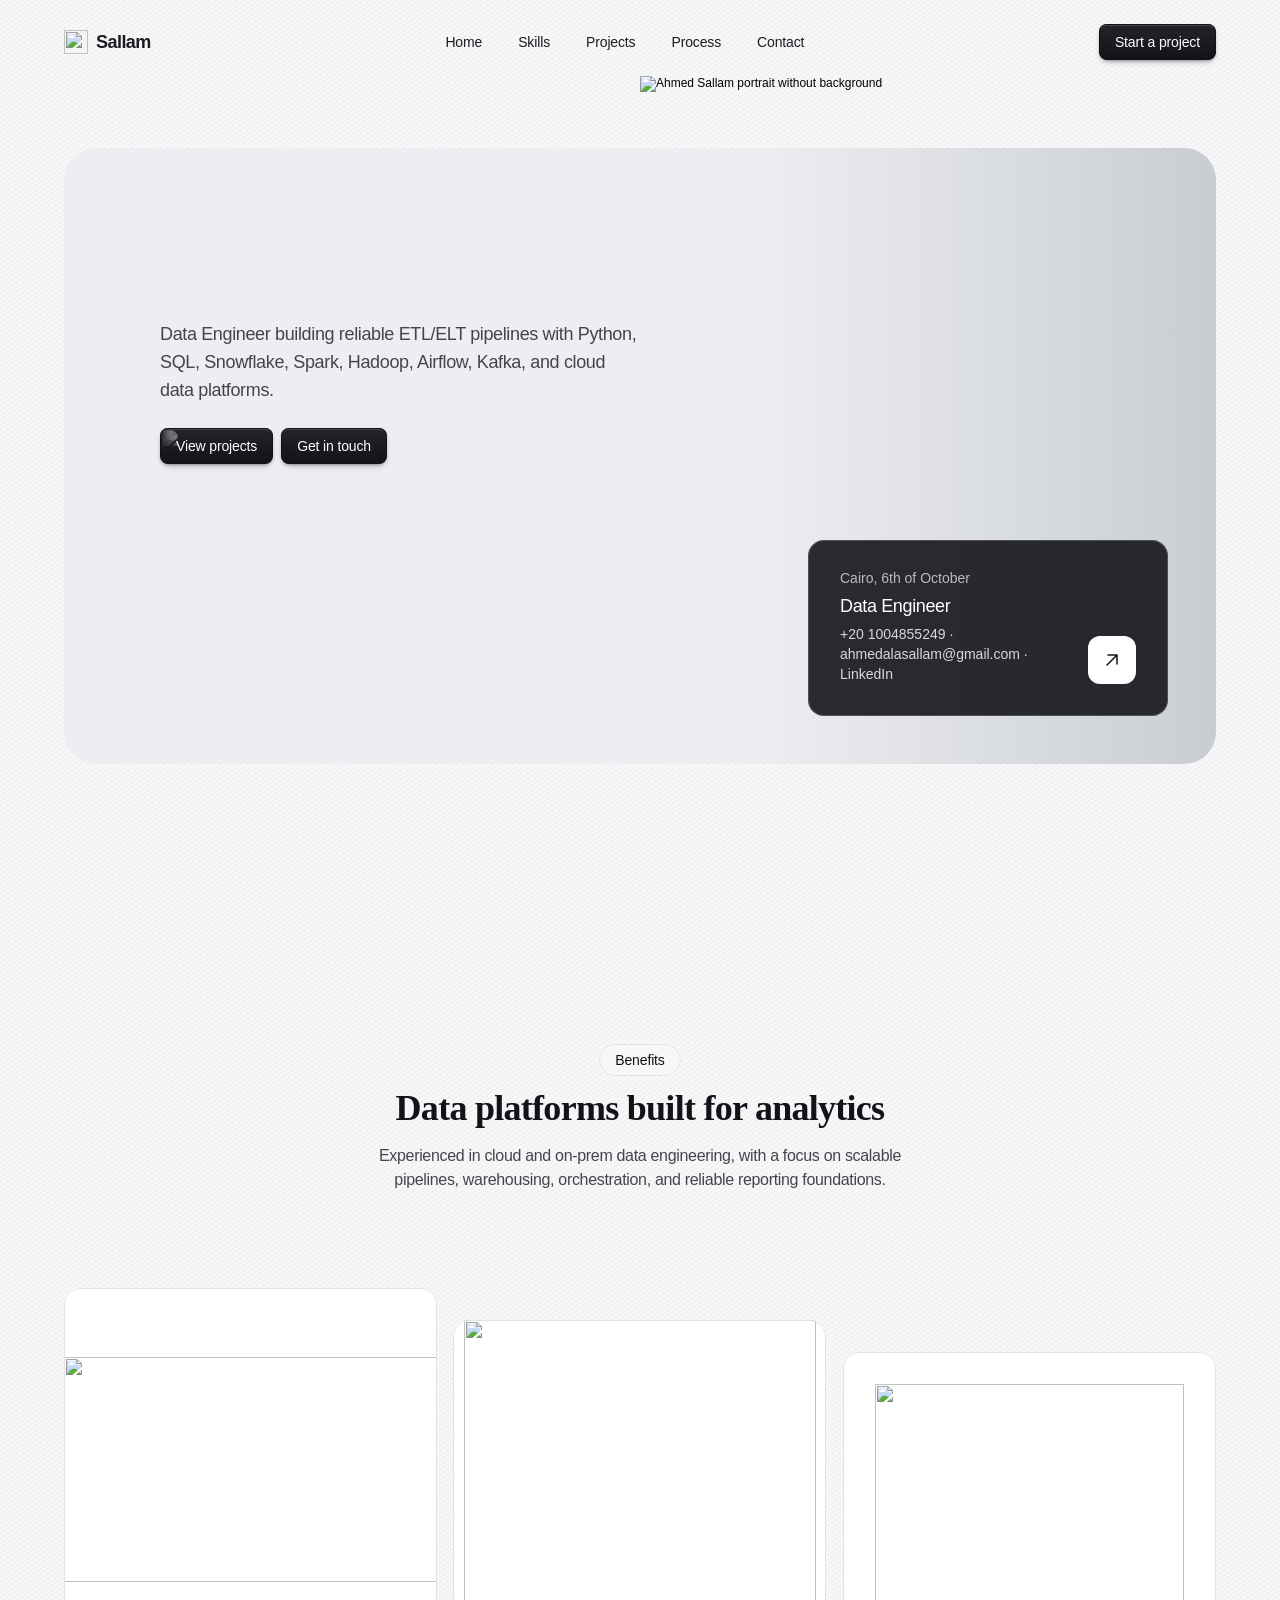
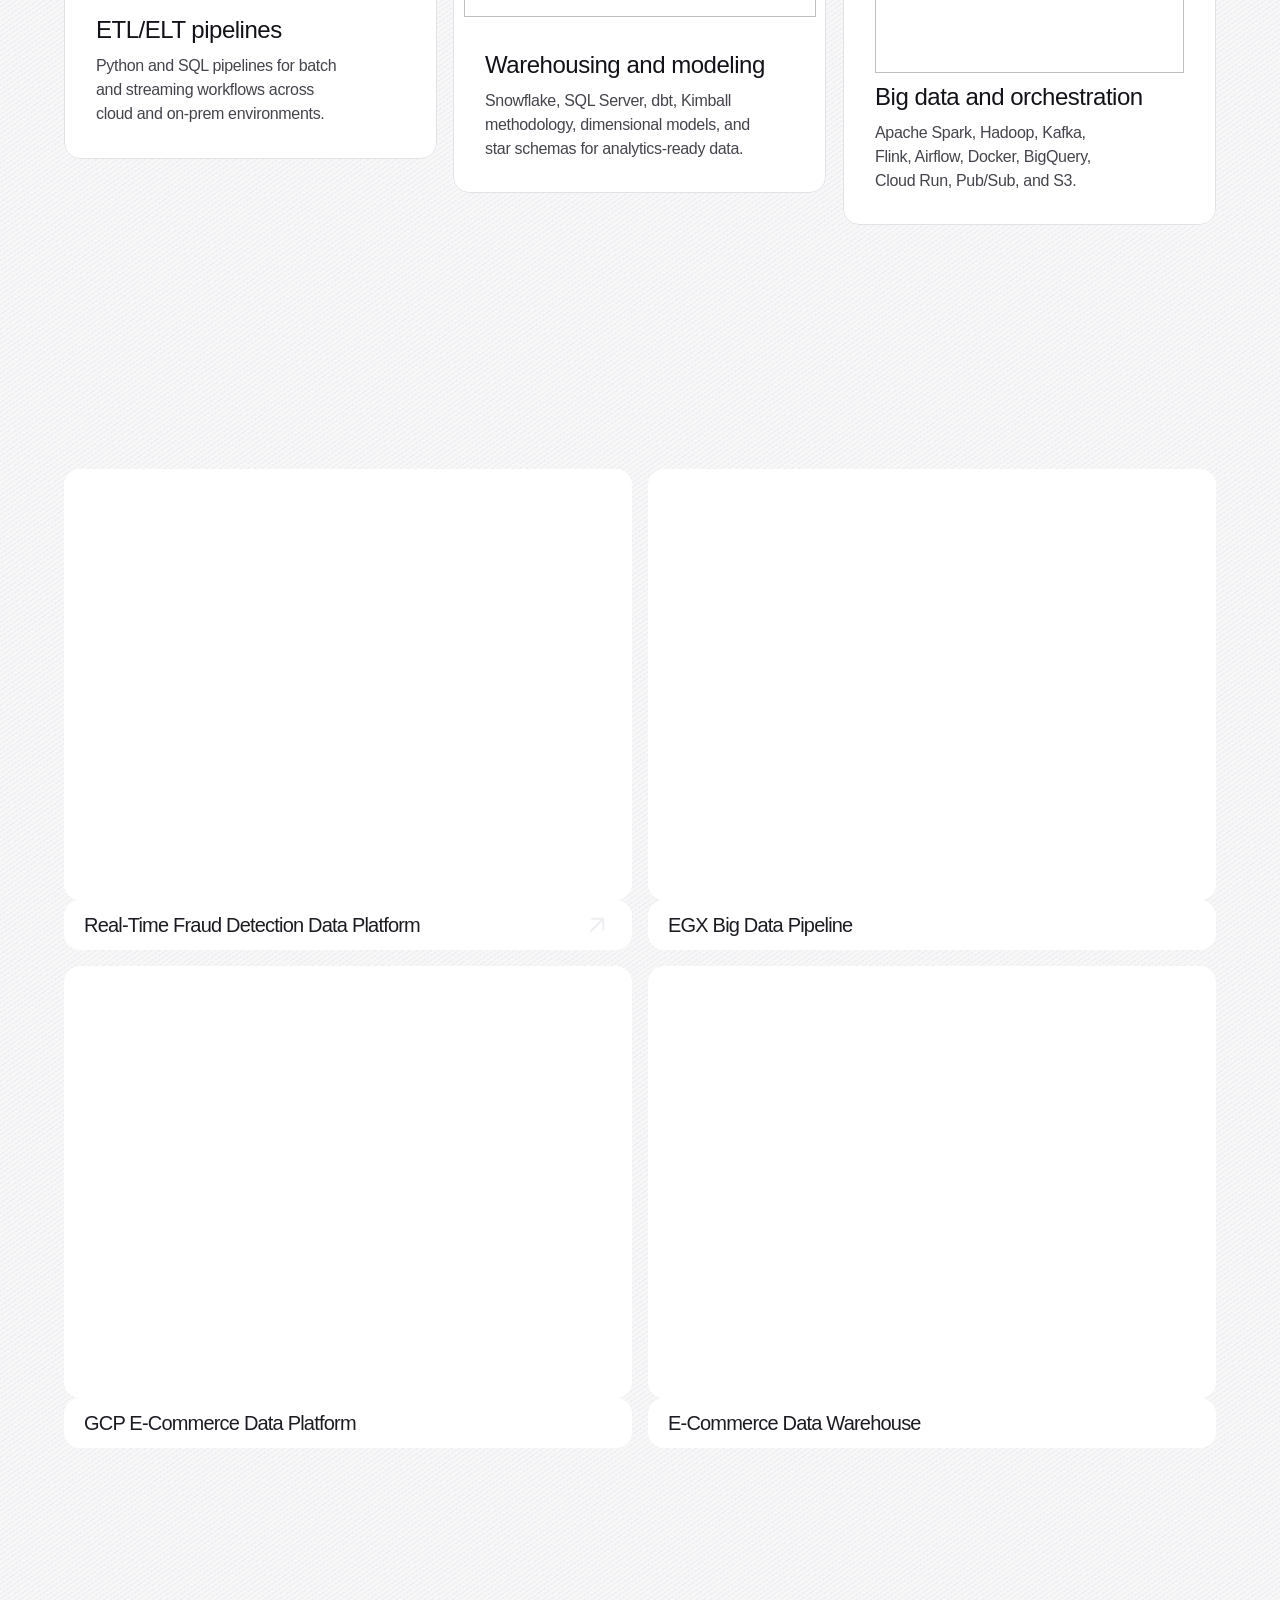
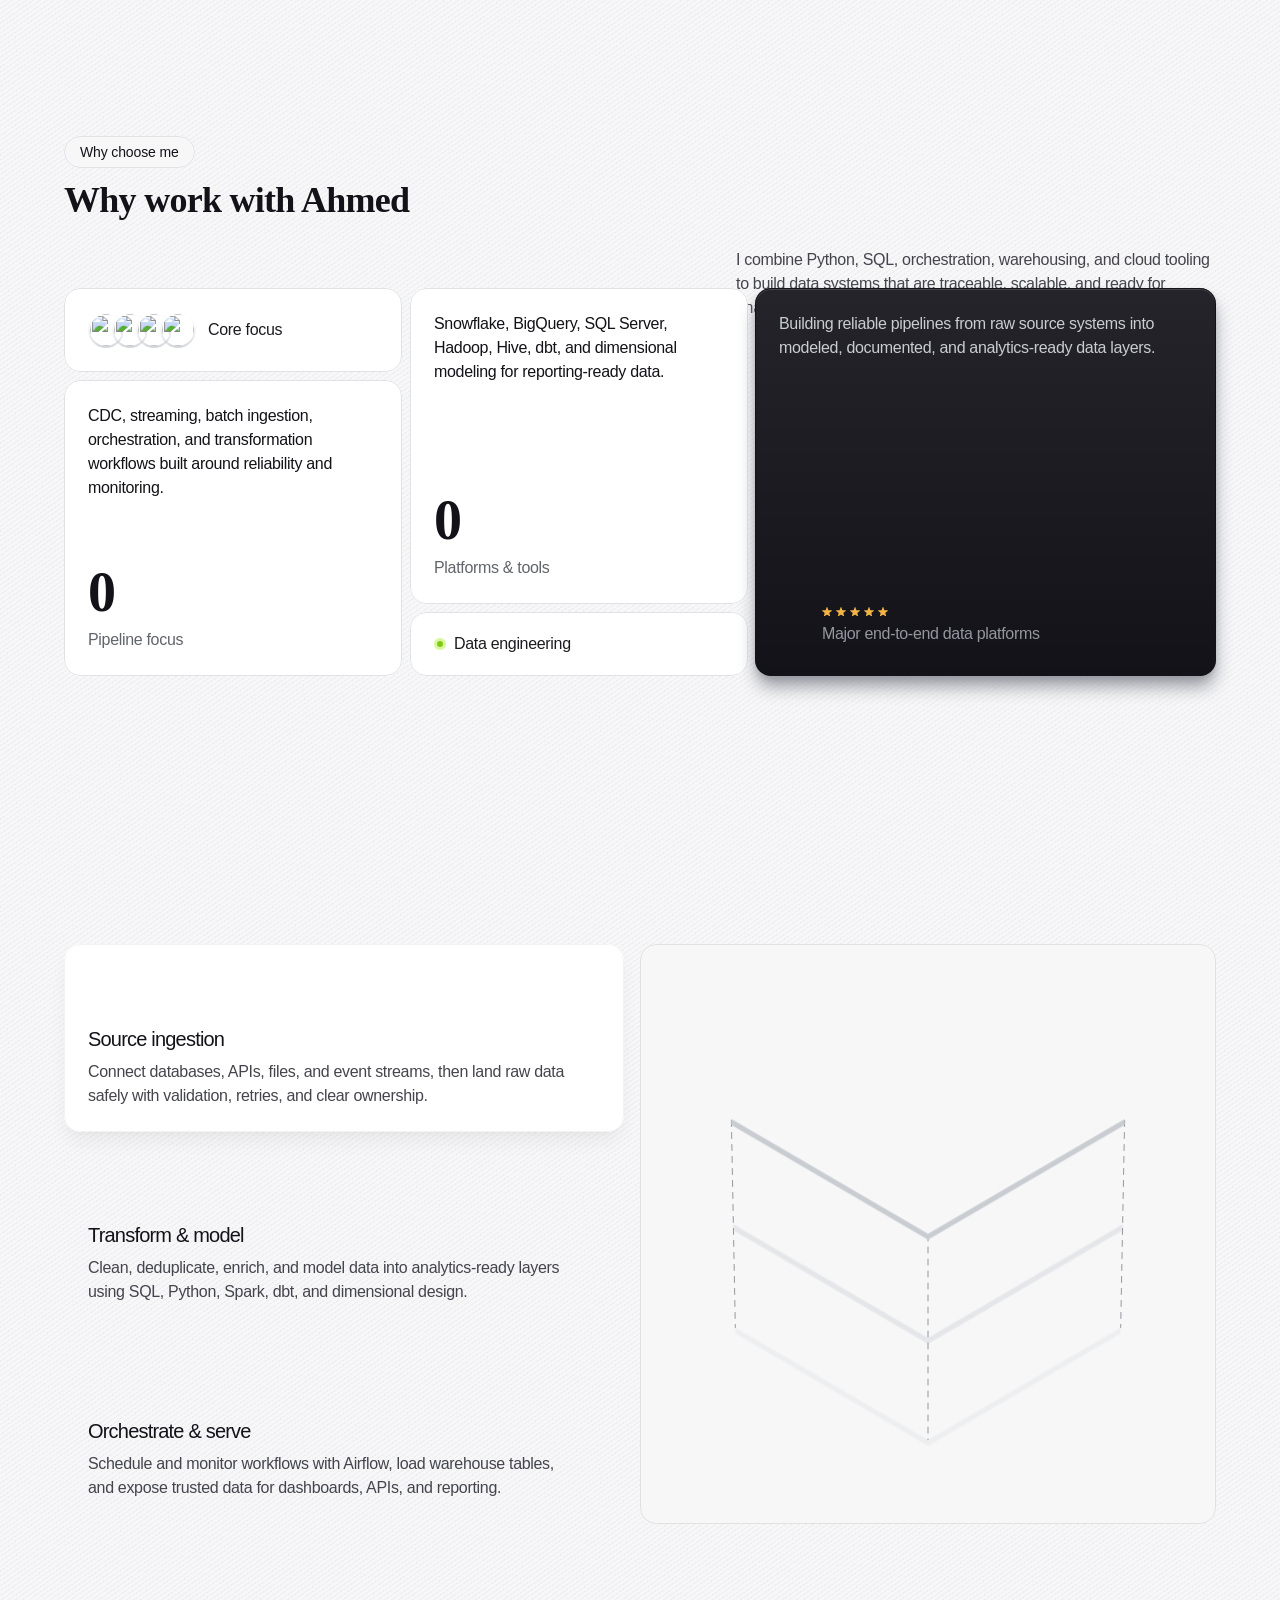
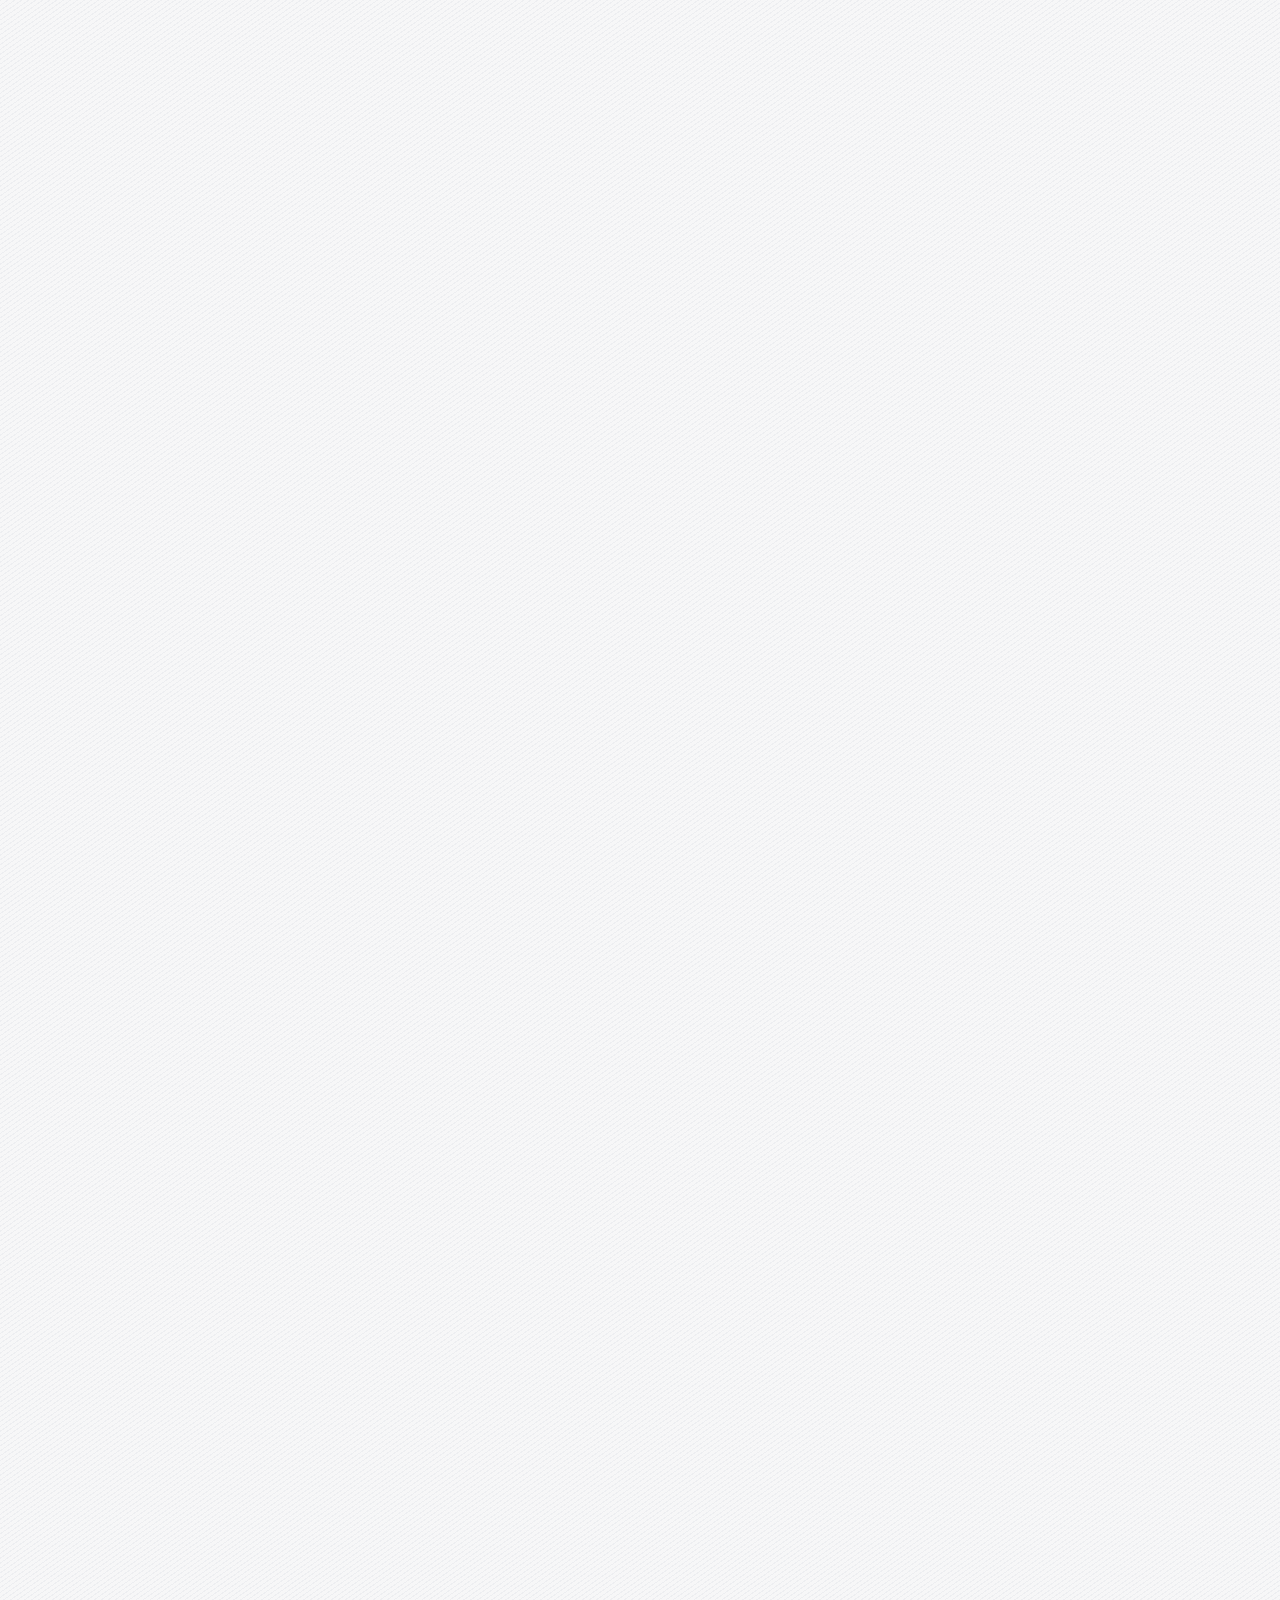
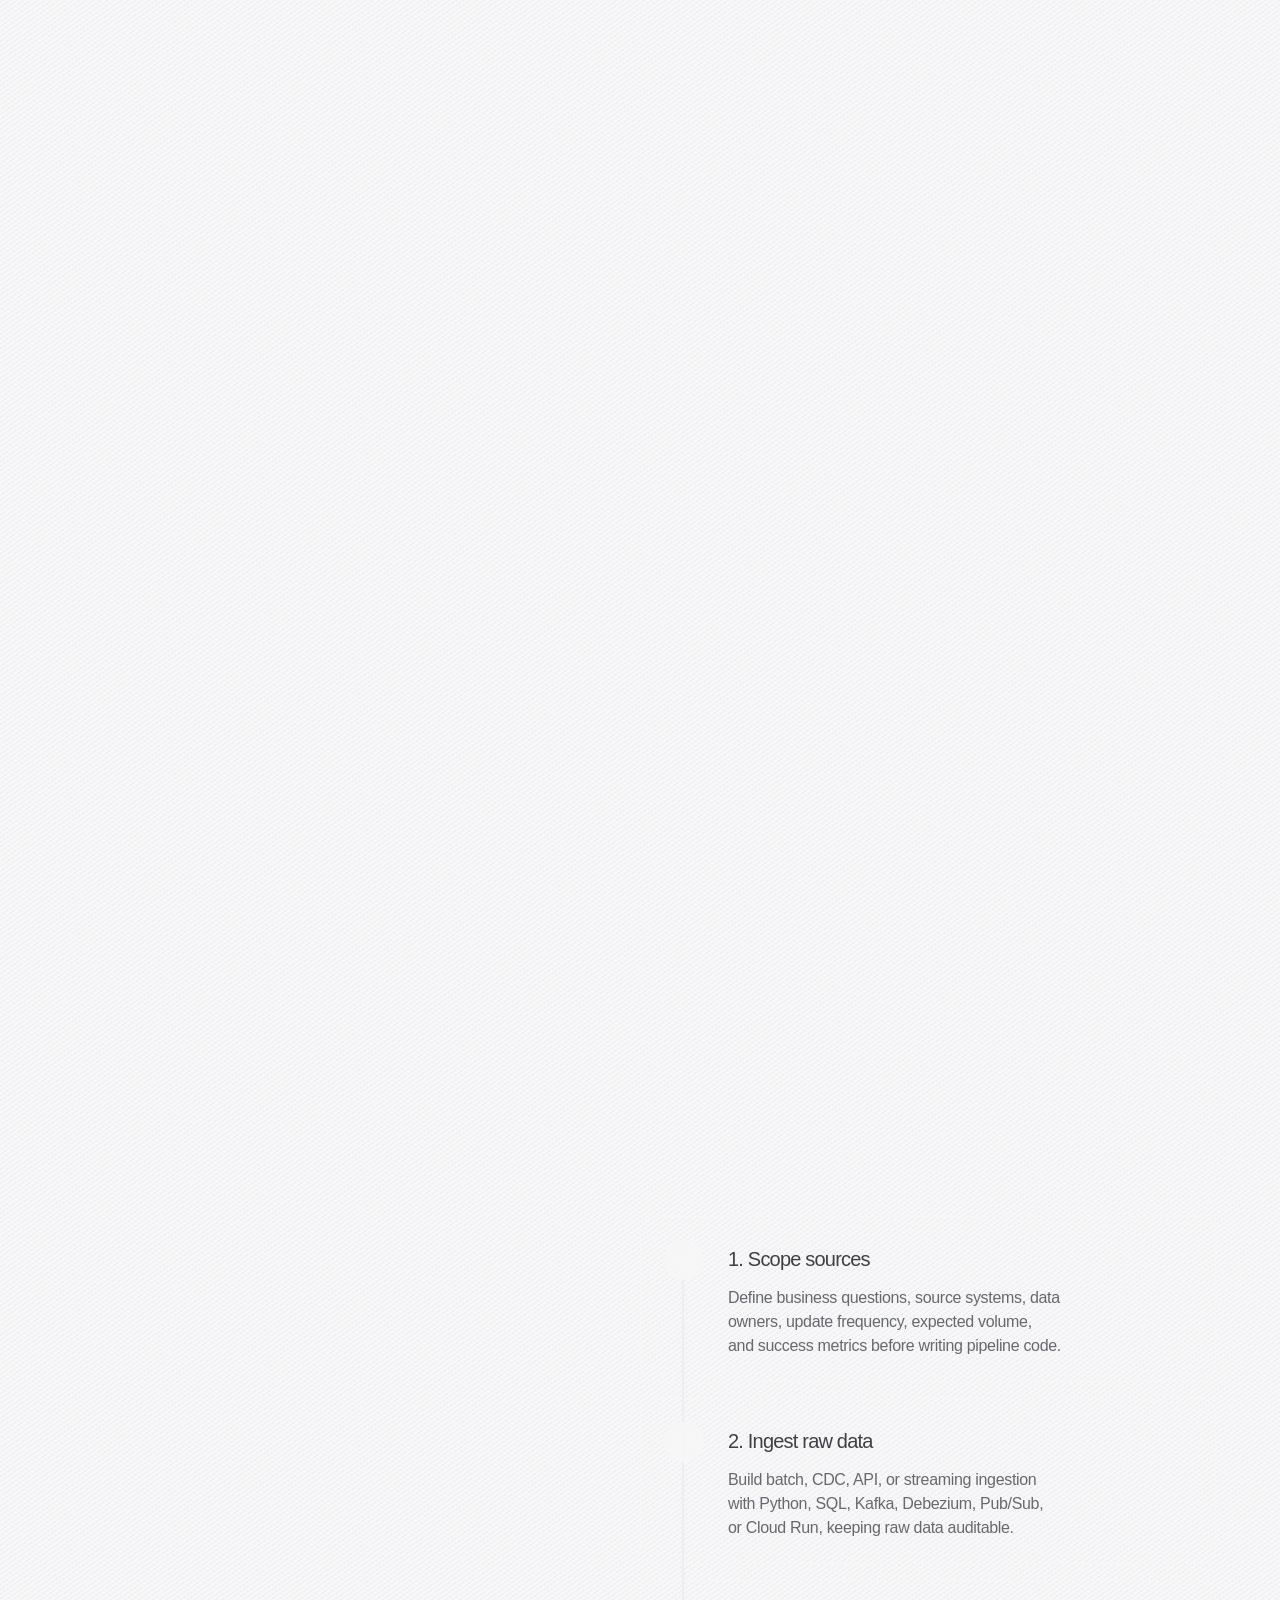
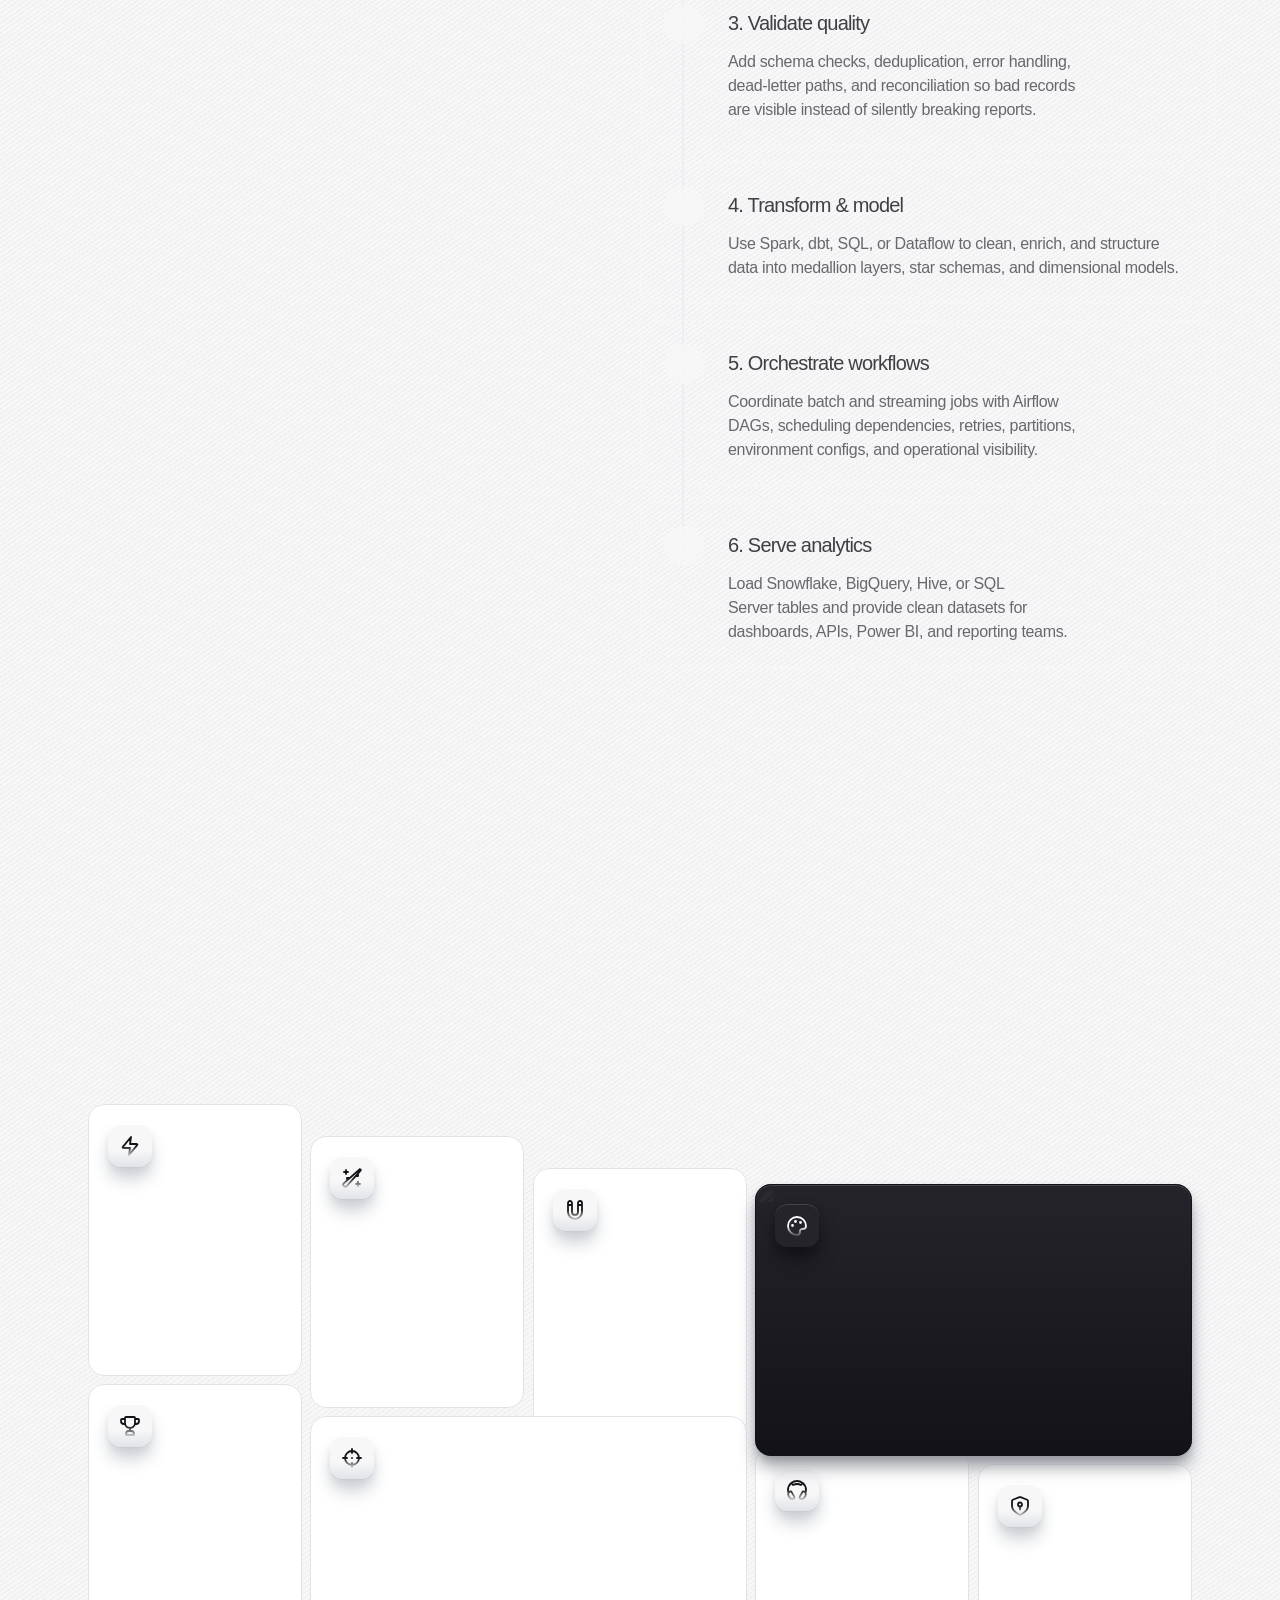
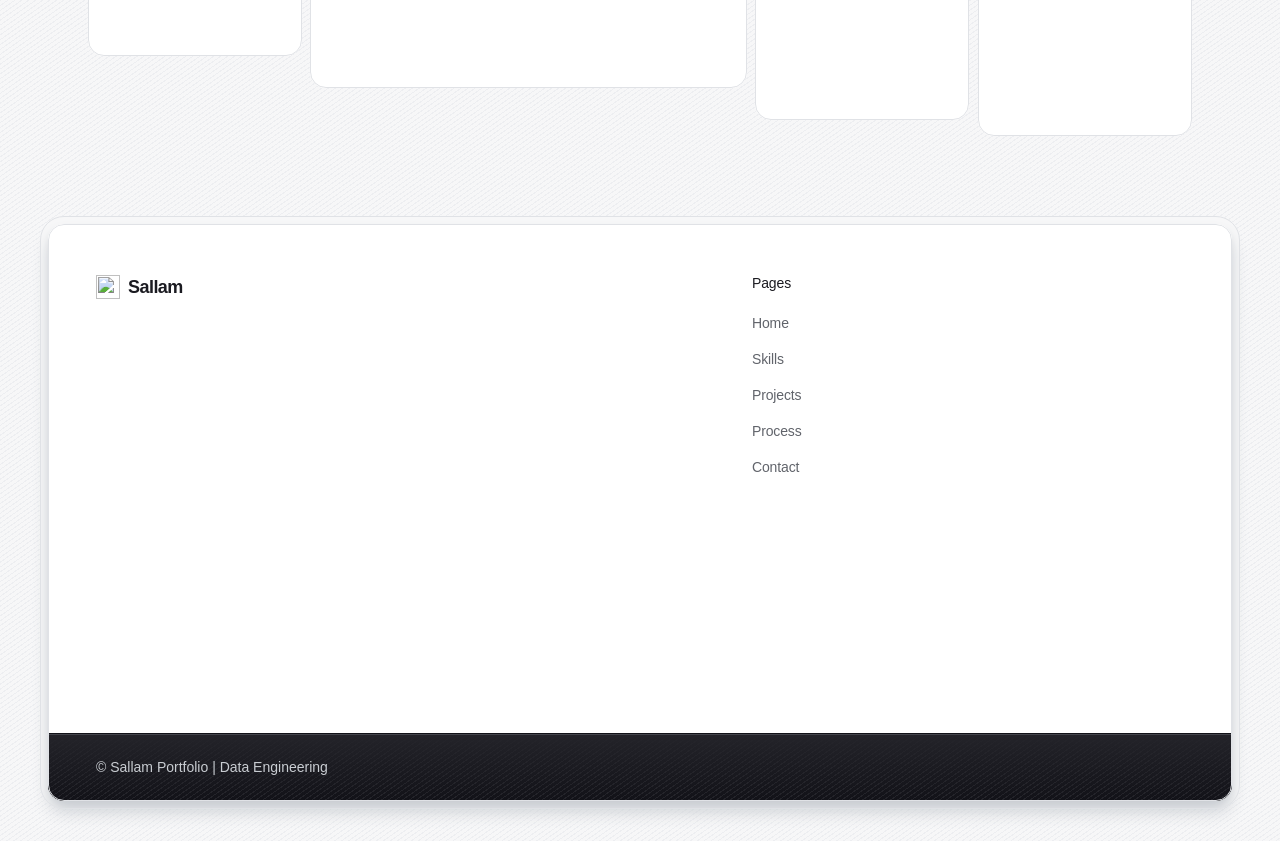
==== commit 646185f2: "remove framer badge" ====
--- a/index.html
+++ b/index.html
@@ -1,27 +1,27 @@
 <!DOCTYPE html>
 
 <!-- Made in Framer · framer.com ✨ -->
-<!-- Published Jul 8, 2026, 9:43 AM UTC -->
+<!-- Published Jul 9, 2026, 11:52 AM UTC -->
 <html data-redirect-timezone="1" lang="en">
 <head>
 <meta charset="utf-8"/>
 <meta content="width=device-width" name="viewport"/>
-<meta content="Framer 460e9f7" name="generator"/>
-<title>Ahmed Sallam – Designer portfolio template</title>
+<meta content="Framer 8979a75" name="generator"/>
+<title>Sevora – Designer portfolio template</title>
 <meta content="A premium Framer portfolio template for designers, freelancers, and creative studios." name="description"/>
-<meta content="https://framerusercontent.com/sites/Cr9CRqN9XuepER4p64a0u/searchIndex-f9yZd9D4ZSsw.json" name="framer-search-index"/>
-<meta content="https://framerusercontent.com/sites/Cr9CRqN9XuepER4p64a0u/searchIndex-tIXOf0oTIht3.json" name="framer-search-index-fallback"/>
+<meta content="https://framerusercontent.com/sites/Cr9CRqN9XuepER4p64a0u/searchIndex-uqZeL1dTM14Z.json" name="framer-search-index"/>
+<meta content="https://framerusercontent.com/sites/Cr9CRqN9XuepER4p64a0u/searchIndex-kP4natG3M1hu.json" name="framer-search-index-fallback"/>
 <link href="https://framerusercontent.com/images/urHsc2gl0mz8FFsPFV1HMTq2DnE.svg" media="(prefers-color-scheme: light)" rel="icon"/>
 <link href="https://framerusercontent.com/images/u0uhu8b3H5718FMW6f3gbyMp24.svg" media="(prefers-color-scheme: dark)" rel="icon"/>
 <link href="https://framerusercontent.com/images/u0uhu8b3H5718FMW6f3gbyMp24.svg" rel="apple-touch-icon"/>
 <!-- Open Graph -->
 <meta content="website" property="og:type"/>
-<meta content="Ahmed Sallam – Designer portfolio template" property="og:title"/>
+<meta content="Sevora – Designer portfolio template" property="og:title"/>
 <meta content="A premium Framer portfolio template for designers, freelancers, and creative studios." property="og:description"/>
 <meta content="https://framerusercontent.com/assets/FJ5Qf5TD7BbKGtkr4BwR4KfLWow.png" property="og:image"/>
 <!-- X -->
 <meta content="summary_large_image" name="twitter:card"/>
-<meta content="Ahmed Sallam – Designer portfolio template" name="twitter:title"/>
+<meta content="Sevora – Designer portfolio template" name="twitter:title"/>
 <meta content="A premium Framer portfolio template for designers, freelancers, and creative studios." name="twitter:description"/>
 <meta content="https://framerusercontent.com/assets/FJ5Qf5TD7BbKGtkr4BwR4KfLWow.png" name="twitter:image"/>
 
@@ -77,14 +77,16 @@
 @font-face { font-family: "Inter Placeholder"; src: local("Arial"); ascent-override: 89.79%; descent-override: 22.36%; line-gap-override: 0.00%; size-adjust: 107.89% }
 @font-face { font-family: "Lora Placeholder"; src: local("Times New Roman"); ascent-override: 87.53%; descent-override: 23.84%; line-gap-override: 0.00%; size-adjust: 114.93% }</style>
 <link crossorigin="" href="https://fonts.gstatic.com" rel="preconnect"/>
-<meta content="max-image-preview:large" name="robots"/><style data-framer-breakpoint-css="">@media(min-width: 1200px){.hidden-72rtr7{display:none!important}}@media(min-width: 810px) and (max-width: 1199.98px){.hidden-6wzioc{display:none!important}}@media(max-width: 809.98px){.hidden-1bhfi1v{display:none!important}}@media(max-width: 809.98px){.hidden-u5dk1b{display:none!important}}@media(min-width: 810px) and (max-width: 1199.98px){.hidden-s17umr{display:none!important}}@media(min-width: 1200px){.hidden-2u4u8w{display:none!important}}</style><style data-framer-components="framer-lib-cursors-host framer-kINbD framer-lib-combinedCSSRules PropertyOverrides framer-csIpj framer-9C1vt framer-iQYTI framer-8GPB4 framer-QPHxj framer-12AhF framer-ZrkfG framer-P0vbL framer-i7PQ2 framer-ZTxcy framer-1cvGP framer-1cMZc framer-u5Z9A framer-G0igr framer-Xq8VL framer-F4pbU framer-FPgZF framer-kaHJk framer-2ponA framer-Kq7dd framer-lmGme framer-9Osg6 framer-vuvUo framer-UHaGV framer-Drf6u framer-fme8e framer-alQlq framer-tG75F framer-XubEc framer-rX0CE framer-h35Om framer-E81XV framer-U5mIy framer-ABdRE framer-7CiZZ framer-7Zj14" data-framer-css-ssr-minified="">html,body,#main{box-sizing:border-box;margin:0;padding:0}:root{-webkit-font-smoothing:antialiased;-moz-osx-font-smoothing:grayscale}*{box-sizing:border-box;-webkit-font-smoothing:inherit}h1,h2,h3,h4,h5,h6,p,figure{margin:0}body,input,textarea,select,button{font-family:sans-serif;font-size:12px}body{--token-66465c63-236e-4d3f-b236-0617e42d1593:#f7f7f8;--token-09721aba-082d-4d44-afa9-88da97ab7913:#edeef1;--token-7e88d901-4954-44c2-a8ac-e64d681dc620:#e0e2e6;--token-ecff2c2d-3686-45f9-9c26-3f557cb57eb7:#c9cdd2;--token-6c1adcb8-7c81-4c4e-8b1a-3b215420aae2:#94979e;--token-5cdbd907-114d-45f7-91d2-01809dd27bcd:#61646b;--token-1655f33c-54b8-43d4-8f16-a9e920ed6c1b:#44454c;--token-ea10d0e4-d272-4641-8150-795743f9443f:#24242a;--token-3f6952e7-0bb9-4b60-98e1-3004894f3df7:#1b1b21;--token-9eeddc74-3981-48ed-b1f6-db9260f54e0b:#121218;--token-f21ef071-70c8-492b-be44-4ec4ccd9027a:#f4f2fe;--token-cbaafcf0-5ce5-45d6-9d2f-ba654b3d4b33:#dcd5fd;--token-3da27b32-d64b-49e5-a7e8-4405fe7a845d:#c3b4fc;--token-76f91d64-d872-4670-91cd-40d82985de8a:#8624ff;--token-f73aa86e-6ee3-4d1f-b228-a0a0f1a9f1b2:#f6fde6;--token-a28988cb-2d41-4401-8076-f08bbcc87fd4:#eafac9;--token-2635da22-1eb6-4f07-ab7c-0d03c968e02c:#d8f89d;--token-e1947c91-ffac-495f-89dc-3c8163924d95:#bdf164;--token-9b65a3df-21d5-4419-9054-35335b9e504f:#a2e435;--token-49ca73e0-59d5-41cc-9689-23236127c71f:#83ca16;--token-e0698a5a-c3d3-4d82-bbf4-bc0da5704e0d:#64a20d;--token-6e4416bd-07e5-4d87-a149-0355cf4711f4:#4d7b0f;--token-7cc74ccf-647f-4f4b-be1f-52cbd552048f:#335506;--token-4d6b89eb-ec06-4477-9b67-9403c4572aaf:#0d2900;--token-de68fadd-5a11-434c-a1fa-8c5b510a0722:#fff7ef;--token-a8b8dc9e-4ee6-4ca3-a67a-29398d17f202:#fed8aa;--token-b9ca2193-f89b-48b3-b3c4-f0d628c90871:#fcbc79;--token-7fb85f95-4c5d-47a5-ad40-ec89b7a7b9a9:#e35013;--token-49fce66f-2143-4896-a8f9-dc4c4ff2428f:#bc3c12;--token-aaf6074a-1000-4cd8-9dc7-ba3131d80af6:#eef5fe;--token-340c304d-d4a0-4fe0-9964-8bb9578bc4e4:#bedafd;--token-51f64950-2372-44a7-bac4-dadf67e8b216:#93c4fc;--token-930f5d52-21f1-4803-ac54-f334ccaec762:#3b81f4;--token-51358222-c04e-46db-8925-ed965d8abaae:#2563ea;--token-113e0d4d-5bd0-4efb-b51a-bd8cc5cfe9ce:#194ad2;--token-99b32309-8535-4787-aa54-375d83b8349f:#fff3f4;--token-65ffeac4-d561-4d75-b1fd-9e1ed387cec5:#ffe1e3;--token-da7cb9a1-4845-4675-acf7-010378026542:#ffa7ad;--token-2b7ae930-4769-4b03-942a-2493ab15871d:#fa4c59;--token-7c64802a-32f8-415f-8a2b-16f23d0a3f78:#e22f3b;--token-e1e747f9-4f99-4613-884a-78c8e3b2dff3:#b71524;--token-e54a9c20-942a-4b07-bd4f-d1e185ccc551:#fcf3fe;--token-4a84e6b2-6f01-4243-a708-b14a63710d23:#f4cffd;--token-34f9ec43-955a-4d2b-8900-23636d71aaa8:#9a15a6;--token-b2c6887e-9740-40b1-b01c-7af529d24614:#ebfdfe;--token-8c8c00d4-234e-46c7-b3d5-d6ff68f2b1dd:#a5f2fb;--token-cd9b20ab-f024-41dd-920e-ee7c6b9d6bc1:#66e6f7;--token-f031ee7c-c530-4429-9187-3a5935b4698d:#06b5d3;--token-ba2d6192-9bc6-4f3d-8dd9-d31ee0525a0a:#0890b0;--token-cf677578-63b0-48ae-a72d-eb50c8bfb91d:#096e8a;--token-becea183-8eb9-4504-a8a1-482108af648a:#fff;--token-a2089e9e-dd89-4a79-a47e-5c308a6785be:#fcb823;--token-f03571e4-b36d-4ecb-860e-0e417d7d1057:#64a20d1a;--token-f473ec21-2a93-482a-9dc2-cd18413c8cc4:#64a20d33;--token-8ee9b84a-93e4-423b-be20-11188e955643:#64a20d4d;--token-f0d10332-60f8-4000-bf3a-03c335ba1049:#64a20d66;--token-839020e4-6a12-4bb6-ba0b-e0322bf26f54:#64a20d80;--token-f53432d4-4134-4c6a-a9b2-c365244cc5e1:#0d290005;--token-9d64a123-47dc-41f5-b792-92186f48fc2d:#0d29000d;--token-7215195e-1d82-493f-90a7-d3f5394db5ae:#0d29001a;--token-cd0d2c2c-39be-4738-a0d3-b48a5aee7943:#5148e74d;--token-c0b21d5e-582f-4690-b8e6-01692c843436:#5148e71a;--token-f81e35df-ffe4-4b04-a323-2dc61735cd20:#1916690d;--token-c0b36f79-6875-46f2-baa4-8a5187733a71:#0890b04d;--token-218b3c00-2ec2-4d5c-8250-58ccc1498b6d:#0890b033;--token-2b0cc27f-01aa-4ebb-a1b4-b6e444d7c13c:#19166905;--token-af9aca29-d193-4b85-857c-22391e2e8045:#48004d0d;--token-cd0e0287-65b5-49df-86e4-8c32a829a74d:#be26d14d;--token-12c26f46-02d7-4317-b31d-2ea2537269e6:#be26d133;--token-185b0f24-691d-452f-83f7-90c5189598dd:#56000005;--token-7bb70513-889b-45a3-a37f-d3f6656da3d0:#5600000d;--token-3b5a4d15-8ab7-4dc1-916e-cf01c9f1af98:#e22f3b4d;--token-3923712d-5432-4f69-8487-d858e7c5f62c:#e22f3b33;--token-b9ce5243-d1c9-4aa0-856e-1f7e5339e19c:#002a3e0d;--token-8feb641a-6ba6-4224-8648-a3bc7baf8d10:#fff0;--token-d7b236f9-57ce-4340-9265-e1510a559656:#e22f3b1a;--token-073b6b44-0959-407a-be0f-2d50da076262:#0890b01a;--token-9159a1c3-765e-4d2c-a946-5bffe4dfcd07:#1212180d;--token-a5180a06-a7b5-486c-994e-2e9bf27bd342:#09090f4d;--token-3716fa8c-fd3a-4171-9c13-5e9e7af10e4c:#09090f1a;--token-8cc9a9ab-ea28-460e-a594-e33825c3b7aa:#000;--token-f81f2d1e-ae09-4612-8ba6-3aa8311b9f3d:#000000b3;--token-d770ce84-fa5b-4c4f-bbe4-5740c5e9a061:#f8f8f7;--token-98ea2f69-4c41-4e53-9c8c-7a98946cba16:#e6e6e6;--token-18d05f5d-7431-4a35-972e-48b0214ffc92:#f1f8e9;--token-09f22285-1280-482e-8b22-1cef593bf6a7:#fff;--token-0f4fa3cc-f2e6-46b0-8953-bdafc02215b1:#f0dec6;--token-1ec241b3-894d-4baa-8cfc-5f319e6a8879:#feefdb;--token-10a54598-3228-4414-ba43-39bc2aafb355:#fff;--token-eb4934de-50b5-4255-ba9c-4eb5d728e69f:#a2e701;--token-c117d9ac-d2b9-4549-9f5f-f24ac4941119:#f2f2f2;--token-8766da81-4b16-4dc5-9abd-8dbd5bdab57d:#1a1a1a;--token-6aac10a8-f6d9-4581-95dd-2f8033451189:#d0dfe6;--token-bc47f47b-f750-4602-97a5-1c9767dc6b73:#ecf0f3;--token-2bdd5e11-b174-44cf-bfab-8362e4501a8f:#af7ffd;--token-e92b70b6-e191-4f52-8a7d-d83ab72bc7a4:#78909c;--token-3512c40d-aef5-4d88-8464-e100a1cdd59e:#383838;--token-60767071-3d14-465f-8086-a9886c16b953:#dce7ce;--token-5c5d5bc8-3404-450a-85e1-67b3dd8cb14a:#0000000d;--token-1cd71339-1d57-4638-821c-495b8cb6a1b4:#fff3;--token-34bde830-cbc8-4d9b-8b17-386a2db38248:#ffffff4d;--token-49e63e9b-c271-4144-8050-c9064a3cd47b:#fff9;--token-aa4a7776-6f3d-428a-9a2e-ee6692be9180:#00000080;--token-2704bdd9-02a4-4c39-b21b-cf5bebf6dd1b:#edeef100;--token-3949eb8c-6e92-4537-be3d-75a725eb42bc:#c9cdd200;--token-059d2b04-689b-497d-b44a-e838e5ee9b61:#12121800;--token-a7faeb8c-cdb2-45e6-8c15-a82b0b5e51a1:#12121880;--token-f5ba8559-6212-4787-908c-948a9ee34f71:#f7f7f800;--token-e2bc0d76-4ebe-4edd-94a7-269b8e2ba9a4:#1212184d}@supports (z-index:calc(infinity)){#__framer-badge-container{--infinity:infinity}}#__framer-badge-container{pointer-events:none;width:100%;z-index:calc(var(--infinity,2147480000));justify-content:flex-end;padding:20px;display:flex;position:fixed;bottom:0}@supports (background:-webkit-named-image(i)) and (not (grid-template-rows:subgrid)){body{--framer-will-change-override:transform}}@supports (background:-webkit-named-image(i)) and (not (position-area:top right)){body{--framer-will-change-filter-override:filter}}[data-framer-component-type=Text] div div span,[data-framer-component-type=Text] a div span,[data-framer-component-type=Text] span span span,[data-framer-component-type=Text] p span span,[data-framer-component-type=Text] h1 span span,[data-framer-component-type=Text] h2 span span,[data-framer-component-type=Text] h3 span span,[data-framer-component-type=Text] h4 span span,[data-framer-component-type=Text] h5 span span,[data-framer-component-type=Text] h6 span span,[data-framer-component-type=Text] a{font-family:var(--font-family);font-style:var(--font-style);font-weight:min(calc(var(--framer-font-weight-increase,0) + var(--font-weight,400)),900);color:var(--text-color);letter-spacing:var(--letter-spacing);font-size:var(--font-size);text-transform:var(--text-transform);--text-decoration:var(--framer-text-decoration-style,solid)var(--framer-text-decoration,none)var(--framer-text-decoration-color,currentcolor)var(--framer-text-decoration-thickness,auto);--text-decoration-skip-ink:var(--framer-text-decoration-skip-ink);--text-underline-offset:var(--framer-text-decoration-offset);line-height:var(--line-height);--font-family:var(--framer-font-family);--font-style:var(--framer-font-style);--font-weight:var(--framer-font-weight);--text-color:var(--framer-text-color);--letter-spacing:var(--framer-letter-spacing);--font-size:var(--framer-font-size);--text-transform:var(--framer-text-transform);--line-height:var(--framer-line-height)}@supports not (color:color(display-p3 1 1 1)){p.framer-text,div.framer-text,h1.framer-text,h2.framer-text,h3.framer-text,h4.framer-text,h5.framer-text,h6.framer-text,li.framer-text,ol.framer-text,ul.framer-text,span.framer-text:not([data-text-fill]){color:var(--framer-blockquote-text-color-rgb,var(--framer-blockquote-text-color,var(--framer-text-color-rgb,var(--framer-text-color,#000))));-webkit-text-stroke-color:var(--framer-text-stroke-color-rgb,var(--framer-text-stroke-color,initial))}mark.framer-text{background-color:var(--framer-blockquote-text-background-color-rgb,var(--framer-blockquote-text-background-color,var(--framer-text-background-color-rgb,var(--framer-text-background-color,initial))))}}@supports not (color:color(display-p3 1 1 1)){code.framer-text,code.framer-text span.framer-text:not([data-text-fill]){color:var(--framer-blockquote-text-color-rgb,var(--framer-blockquote-text-color,var(--framer-code-text-color-rgb,var(--framer-code-text-color,var(--framer-text-color-rgb,var(--framer-text-color,#000))))))}}@supports not (color:color(display-p3 1 1 1)){a.framer-text,span.framer-text[data-nested-link]{color:var(--framer-link-text-color-rgb,var(--framer-link-text-color,var(--framer-blockquote-text-color-rgb,var(--framer-blockquote-text-color,var(--framer-text-color-rgb,var(--framer-text-color,#000))))));background-color:var(--framer-link-text-background-color-rgb,var(--framer-link-text-background-color,initial));-webkit-text-decoration-color:var(--framer-link-text-decoration-color-rgb,var(--framer-link-text-decoration-color,var(--framer-text-decoration-color-rgb,var(--framer-text-decoration-color,currentcolor))));text-decoration-color:var(--framer-link-text-decoration-color-rgb,var(--framer-link-text-decoration-color,var(--framer-text-decoration-color-rgb,var(--framer-text-decoration-color,currentcolor))))}}@supports not (color:color(display-p3 1 1 1)){code.framer-text a.framer-text,code.framer-text a.framer-text span.framer-text:not([data-text-fill]),code.framer-text span.framer-text[data-nested-link],code.framer-text span.framer-text[data-nested-link] span.framer-text:not([data-text-fill]){color:var(--framer-link-text-color-rgb,var(--framer-link-text-color,var(--framer-blockquote-text-color-rgb,var(--framer-blockquote-text-color,var(--framer-code-text-color-rgb,var(--framer-code-text-color,var(--framer-text-color-rgb,var(--framer-text-color,#000))))))))}}@supports not (color:color(display-p3 1 1 1)){a.framer-text:hover,span.framer-text[data-nested-link]:hover{color:var(--framer-link-hover-text-color-rgb,var(--framer-link-hover-text-color,var(--framer-link-text-color-rgb,var(--framer-link-text-color,var(--framer-blockquote-text-color-rgb,var(--framer-blockquote-text-color,var(--framer-text-color-rgb,var(--framer-text-color,#000))))))));background-color:var(--framer-link-hover-text-background-color-rgb,var(--framer-link-hover-text-background-color,var(--framer-link-text-background-color-rgb,var(--framer-link-text-background-color,var(--framer-text-background-color-rgb,var(--framer-text-background-color,initial))))));-webkit-text-decoration-color:var(--framer-link-hover-text-decoration-color-rgb,var(--framer-link-hover-text-decoration-color,var(--framer-link-text-decoration-color-rgb,var(--framer-link-text-decoration-color,var(--framer-text-decoration-color-rgb,var(--framer-text-decoration-color,currentcolor))))));text-decoration-color:var(--framer-link-hover-text-decoration-color-rgb,var(--framer-link-hover-text-decoration-color,var(--framer-link-text-decoration-color-rgb,var(--framer-link-text-decoration-color,var(--framer-text-decoration-color-rgb,var(--framer-text-decoration-color,currentcolor))))))}}@supports not (color:color(display-p3 1 1 1)){code.framer-text a.framer-text:hover,code.framer-text span.framer-text[data-nested-link]:hover{color:var(--framer-link-hover-text-color-rgb,var(--framer-link-hover-text-color,var(--framer-link-text-color-rgb,var(--framer-link-text-color,var(--framer-blockquote-text-color-rgb,var(--framer-blockquote-text-color,var(--framer-code-text-color-rgb,var(--framer-code-text-color,var(--framer-text-color-rgb,var(--framer-text-color,#000))))))))))}}@supports not (color:color(display-p3 1 1 1)){a.framer-text[data-framer-page-link-current],span.framer-text[data-framer-page-link-current]{color:var(--framer-link-current-text-color-rgb,var(--framer-link-current-text-color,var(--framer-link-text-color-rgb,var(--framer-link-text-color,var(--framer-text-color-rgb,var(--framer-text-color,#000))))));background-color:var(--framer-link-current-text-background-color-rgb,var(--framer-link-current-text-background-color,var(--framer-link-text-background-color-rgb,var(--framer-link-text-background-color,var(--framer-text-background-color-rgb,var(--framer-text-background-color,initial))))));-webkit-text-decoration-color:var(--framer-link-current-text-decoration-color-rgb,var(--framer-link-current-text-decoration-color,var(--framer-link-text-decoration-color-rgb,var(--framer-link-text-decoration-color,var(--framer-text-decoration-color-rgb,var(--framer-text-decoration-color,currentcolor))))));text-decoration-color:var(--framer-link-current-text-decoration-color-rgb,var(--framer-link-current-text-decoration-color,var(--framer-link-text-decoration-color-rgb,var(--framer-link-text-decoration-color,var(--framer-text-decoration-color-rgb,var(--framer-text-decoration-color,currentcolor))))))}}@supports not (color:color(display-p3 1 1 1)){code.framer-text a.framer-text[data-framer-page-link-current],code.framer-text a.framer-text[data-framer-page-link-current] span.framer-text:not([data-text-fill]),code.framer-text span.framer-text[data-framer-page-link-current],code.framer-text span.framer-text[data-framer-page-link-current] span.framer-text:not([data-text-fill]){color:var(--framer-link-current-text-color-rgb,var(--framer-link-current-text-color,var(--framer-link-text-color-rgb,var(--framer-link-text-color,var(--framer-code-text-color-rgb,var(--framer-code-text-color,var(--framer-text-color-rgb,var(--framer-text-color,#000))))))));background-color:var(--framer-link-current-text-background-color-rgb,var(--framer-link-current-text-background-color,var(--framer-link-text-background-color-rgb,var(--framer-link-text-background-color,var(--framer-text-background-color-rgb,var(--framer-text-background-color,initial))))))}}@supports not (color:color(display-p3 1 1 1)){a.framer-text[data-framer-page-link-current]:hover,span.framer-text[data-framer-page-link-current]:hover{color:var(--framer-link-hover-text-color-rgb,var(--framer-link-hover-text-color,var(--framer-link-current-text-color-rgb,var(--framer-link-current-text-color,var(--framer-link-text-color-rgb,var(--framer-link-text-color,var(--framer-code-text-color-rgb,var(--framer-code-text-color,var(--framer-text-color-rgb,var(--framer-text-color,#000))))))))));background-color:var(--framer-link-hover-text-background-color-rgb,var(--framer-link-hover-text-background-color,var(--framer-link-current-text-background-color-rgb,var(--framer-link-current-text-background-color,var(--framer-link-text-background-color-rgb,var(--framer-link-text-background-color,initial))))));-webkit-text-decoration-color:var(--framer-link-hover-text-decoration-color-rgb,var(--framer-link-hover-text-decoration-color,var(--framer-link-current-text-decoration-color-rgb,var(--framer-link-current-text-decoration-color,var(--framer-link-text-decoration-color-rgb,var(--framer-link-text-decoration-color,var(--framer-text-decoration-color-rgb,var(--framer-text-decoration-color,currentcolor))))))));text-decoration-color:var(--framer-link-hover-text-decoration-color-rgb,var(--framer-link-hover-text-decoration-color,var(--framer-link-current-text-decoration-color-rgb,var(--framer-link-current-text-decoration-color,var(--framer-link-text-decoration-color-rgb,var(--framer-link-text-decoration-color,var(--framer-text-decoration-color-rgb,var(--framer-text-decoration-color,currentcolor))))))))}}@supports not (color:color(display-p3 1 1 1)){code.framer-text a.framer-text[data-framer-page-link-current]:hover,code.framer-text a.framer-text[data-framer-page-link-current]:hover span.framer-text:not([data-text-fill]),code.framer-text span.framer-text[data-framer-page-link-current]:hover,code.framer-text span.framer-text[data-framer-page-link-current]:hover span.framer-text:not([data-text-fill]){color:var(--framer-link-hover-text-color-rgb,var(--framer-link-hover-text-color,var(--framer-link-current-text-color-rgb,var(--framer-link-current-text-color,var(--framer-link-text-color-rgb,var(--framer-link-text-color,var(--framer-code-text-color-rgb,var(--framer-code-text-color,var(--framer-text-color-rgb,var(--framer-text-color,#000))))))))));background-color:var(--framer-link-hover-text-background-color-rgb,var(--framer-link-hover-text-background-color,var(--framer-link-current-text-background-color-rgb,var(--framer-link-current-text-background-color,var(--framer-link-text-background-color-rgb,var(--framer-link-text-background-color,initial))))))}}@supports not (overflow:clip){:root{--overflow-clip-fallback:hidden}}@supports (background:-webkit-named-image(i)) and (not (contain-intrinsic-size:inherit)){div.framer-text,p.framer-text,h1.framer-text,h2.framer-text,h3.framer-text,h4.framer-text,h5.framer-text,h6.framer-text,ol.framer-text,ul.framer-text,li.framer-text,blockquote.framer-text,.framer-text.framer-image{display:var(--text-truncation-display-inline-for-safari-16,revert)}div.framer-text:after,p.framer-text:after,h1.framer-text:after,h2.framer-text:after,h3.framer-text:after,h4.framer-text:after,h5.framer-text:after,h6.framer-text:after,ol.framer-text:after,ul.framer-text:after,li.framer-text:after,blockquote.framer-text:after,.framer-text.framer-image:after{content:var(--text-truncation-line-break-for-safari-16);white-space:pre}.framer-text.framer-text-module,.framer-text.framer-table-wrapper{display:var(--text-truncation-display-none-for-safari-16,revert)}p.framer-text[data-text-fill]{display:var(--text-truncation-display-inline-for-safari-16,inline-block)}}@supports (corner-shape:superellipse(2)){:root{--one-if-corner-shape-supported:1}}.framer-cursor-none,.framer-cursor-none *{cursor:none!important}.framer-pointer-events-none,.framer-pointer-events-none *{pointer-events:none!important}@supports (aspect-ratio:1){body{--framer-aspect-ratio-supported:auto}}.framer-kINbD.framer-nv626k,.framer-kINbD .framer-nv626k{display:block}.framer-kINbD.framer-2u4u8w{background-color:var(--token-66465c63-236e-4d3f-b236-0617e42d1593,#f7f7f8);flex-flow:column;place-content:center flex-start;align-items:center;gap:0;width:100%;height:min-content;padding:0;display:flex;position:relative;overflow:visible}.framer-kINbD .framer-6ggi7u-container{z-index:1;flex:none;order:-1000;width:auto;height:auto;position:absolute;top:0;left:0}.framer-kINbD .framer-3o5uzk-container{-webkit-user-select:none;user-select:none;pointer-events:none;z-index:0;flex:none;order:-999;position:absolute;inset:0}.framer-kINbD .framer-1ugx5ud-container{will-change:var(--framer-will-change-effect-override,transform);z-index:10;flex:none;order:-998;width:100%;height:auto;position:relative}.framer-kINbD.framer-kxrrtj{-webkit-user-select:none;user-select:none;z-index:8;position:fixed;inset:0}.framer-kINbD.framer-9p6k70-container{z-index:8;flex:none;height:100vh;position:fixed;top:0;left:0;right:0}.framer-kINbD .framer-4fq4sp{background:0 0;flex-grow:1;width:0;height:0;margin:0;position:relative}.framer-kINbD .framer-ou80b5-container{flex:none;order:1004;width:100%;height:auto;position:relative}.framer-kINbD .framer-1uwmrah-container{bottom:calc(calc(100% - min(var(--framer-viewport-height,100%),100%)) + 64px);height:auto;position:var(--framer-canvas-fixed-position,fixed);z-index:10;flex:none;order:1005;width:138px;right:21px}[data-layout-template=true]>#overlay{margin-bottom:0}body{--framer-will-change-override:none}@supports (background:-webkit-named-image(i)) and (not (grid-template-rows:subgrid)){body{--framer-will-change-override:transform}}body{--framer-will-change-filter-override:none}@supports (background:-webkit-named-image(i)) and (not (position-area:top right)){body{--framer-will-change-filter-override:filter}}[data-framer-component-type]{position:absolute}[data-framer-component-type=Text]{cursor:inherit}[data-framer-component-text-autosized] *{white-space:pre}[data-framer-component-type=Text]>*{text-align:var(--framer-text-alignment,start)}[data-framer-component-type=Text] span span,[data-framer-component-type=Text] p span,[data-framer-component-type=Text] h1 span,[data-framer-component-type=Text] h2 span,[data-framer-component-type=Text] h3 span,[data-framer-component-type=Text] h4 span,[data-framer-component-type=Text] h5 span,[data-framer-component-type=Text] h6 span{display:block}[data-framer-component-type=Text] span span span,[data-framer-component-type=Text] p span span,[data-framer-component-type=Text] h1 span span,[data-framer-component-type=Text] h2 span span,[data-framer-component-type=Text] h3 span span,[data-framer-component-type=Text] h4 span span,[data-framer-component-type=Text] h5 span span,[data-framer-component-type=Text] h6 span span{display:unset}[data-framer-component-type=Text] div div span,[data-framer-component-type=Text] a div span,[data-framer-component-type=Text] span span span,[data-framer-component-type=Text] p span span,[data-framer-component-type=Text] h1 span span,[data-framer-component-type=Text] h2 span span,[data-framer-component-type=Text] h3 span span,[data-framer-component-type=Text] h4 span span,[data-framer-component-type=Text] h5 span span,[data-framer-component-type=Text] h6 span span,[data-framer-component-type=Text] a{font-family:var(--font-family);font-style:var(--font-style);font-weight:min(calc(var(--framer-font-weight-increase,0) + var(--font-weight,400)),900);color:var(--text-color);letter-spacing:var(--letter-spacing);font-size:var(--font-size);text-transform:var(--text-transform);--text-decoration:var(--framer-text-decoration-style,solid)var(--framer-text-decoration,none)var(--framer-text-decoration-color,currentcolor)var(--framer-text-decoration-thickness,auto);--text-decoration-skip-ink:var(--framer-text-decoration-skip-ink);--text-underline-offset:var(--framer-text-decoration-offset);line-height:var(--line-height);--font-family:var(--framer-font-family);--font-style:var(--framer-font-style);--font-weight:var(--framer-font-weight);--text-color:var(--framer-text-color);--letter-spacing:var(--framer-letter-spacing);--font-size:var(--framer-font-size);--text-transform:var(--framer-text-transform);--line-height:var(--framer-line-height)}[data-framer-component-type=Text] a,[data-framer-component-type=Text] a div span,[data-framer-component-type=Text] a span span span,[data-framer-component-type=Text] a p span span,[data-framer-component-type=Text] a h1 span span,[data-framer-component-type=Text] a h2 span span,[data-framer-component-type=Text] a h3 span span,[data-framer-component-type=Text] a h4 span span,[data-framer-component-type=Text] a h5 span span,[data-framer-component-type=Text] a h6 span span{--font-family:var(--framer-link-font-family,var(--framer-font-family));--font-style:var(--framer-link-font-style,var(--framer-font-style));--font-weight:var(--framer-link-font-weight,var(--framer-font-weight));--text-color:var(--framer-link-text-color,var(--framer-text-color));--font-size:var(--framer-link-font-size,var(--framer-font-size));--text-transform:var(--framer-link-text-transform,var(--framer-text-transform));--text-decoration:var(--framer-link-text-decoration-style,var(--framer-text-decoration-style,solid))var(--framer-link-text-decoration,var(--framer-text-decoration,none))var(--framer-link-text-decoration-color,var(--framer-text-decoration-color,currentcolor))var(--framer-link-text-decoration-thickness,var(--framer-text-decoration-thickness,auto));--text-decoration-skip-ink:var(--framer-link-text-decoration-skip-ink,var(--framer-text-decoration-skip-ink));--text-underline-offset:var(--framer-link-text-decoration-offset,var(--framer-text-decoration-offset))}[data-framer-component-type=Text] a:hover,[data-framer-component-type=Text] a div span:hover,[data-framer-component-type=Text] a span span span:hover,[data-framer-component-type=Text] a p span span:hover,[data-framer-component-type=Text] a h1 span span:hover,[data-framer-component-type=Text] a h2 span span:hover,[data-framer-component-type=Text] a h3 span span:hover,[data-framer-component-type=Text] a h4 span span:hover,[data-framer-component-type=Text] a h5 span span:hover,[data-framer-component-type=Text] a h6 span span:hover{--font-family:var(--framer-link-hover-font-family,var(--framer-link-font-family,var(--framer-font-family)));--font-style:var(--framer-link-hover-font-style,var(--framer-link-font-style,var(--framer-font-style)));--font-weight:var(--framer-link-hover-font-weight,var(--framer-link-font-weight,var(--framer-font-weight)));--text-color:var(--framer-link-hover-text-color,var(--framer-link-text-color,var(--framer-text-color)));--font-size:var(--framer-link-hover-font-size,var(--framer-link-font-size,var(--framer-font-size)));--text-transform:var(--framer-link-hover-text-transform,var(--framer-link-text-transform,var(--framer-text-transform)));--text-decoration:var(--framer-link-hover-text-decoration-style,var(--framer-link-text-decoration-style,var(--framer-text-decoration-style,solid)))var(--framer-link-hover-text-decoration,var(--framer-link-text-decoration,var(--framer-text-decoration,none)))var(--framer-link-hover-text-decoration-color,var(--framer-link-text-decoration-color,var(--framer-text-decoration-color,currentcolor)))var(--framer-link-hover-text-decoration-thickness,var(--framer-link-text-decoration-thickness,var(--framer-text-decoration-thickness,auto)));--text-decoration-skip-ink:var(--framer-link-hover-text-decoration-skip-ink,var(--framer-link-text-decoration-skip-ink,var(--framer-text-decoration-skip-ink)));--text-underline-offset:var(--framer-link-hover-text-decoration-offset,var(--framer-link-text-decoration-offset,var(--framer-text-decoration-offset)))}[data-framer-component-type=Text].isCurrent a,[data-framer-component-type=Text].isCurrent a div span,[data-framer-component-type=Text].isCurrent a span span span,[data-framer-component-type=Text].isCurrent a p span span,[data-framer-component-type=Text].isCurrent a h1 span span,[data-framer-component-type=Text].isCurrent a h2 span span,[data-framer-component-type=Text].isCurrent a h3 span span,[data-framer-component-type=Text].isCurrent a h4 span span,[data-framer-component-type=Text].isCurrent a h5 span span,[data-framer-component-type=Text].isCurrent a h6 span span{--font-family:var(--framer-link-current-font-family,var(--framer-link-font-family,var(--framer-font-family)));--font-style:var(--framer-link-current-font-style,var(--framer-link-font-style,var(--framer-font-style)));--font-weight:var(--framer-link-current-font-weight,var(--framer-link-font-weight,var(--framer-font-weight)));--text-color:var(--framer-link-current-text-color,var(--framer-link-text-color,var(--framer-text-color)));--font-size:var(--framer-link-current-font-size,var(--framer-link-font-size,var(--framer-font-size)));--text-transform:var(--framer-link-current-text-transform,var(--framer-link-text-transform,var(--framer-text-transform)));--text-decoration:var(--framer-link-current-text-decoration-style,var(--framer-link-text-decoration-style,var(--framer-text-decoration-style,solid)))var(--framer-link-current-text-decoration,var(--framer-link-text-decoration,var(--framer-text-decoration,none)))var(--framer-link-current-text-decoration-color,var(--framer-link-text-decoration-color,var(--framer-text-decoration-color,currentcolor)))var(--framer-link-current-text-decoration-thickness,var(--framer-link-text-decoration-thickness,var(--framer-text-decoration-thickness,auto)));--text-decoration-skip-ink:var(--framer-link-current-text-decoration-skip-ink,var(--framer-link-text-decoration-skip-ink,var(--framer-text-decoration-skip-ink)));--text-underline-offset:var(--framer-link-current-text-decoration-offset,var(--framer-link-text-decoration-offset,var(--framer-text-decoration-offset)))}[data-framer-component-type=RichTextContainer]{outline:none;flex-direction:column;flex-shrink:0;justify-content:flex-start;display:flex}p.framer-text,div.framer-text,figure.framer-text,h1.framer-text,h2.framer-text,h3.framer-text,h4.framer-text,h5.framer-text,h6.framer-text,ol.framer-text,ul.framer-text{margin:0;padding:0}p.framer-text,div.framer-text,h1.framer-text,h2.framer-text,h3.framer-text,h4.framer-text,h5.framer-text,h6.framer-text,li.framer-text,ol.framer-text,ul.framer-text,mark.framer-text,span.framer-text:not([data-text-fill]){font-family:var(--framer-font-family-preview,var(--framer-blockquote-font-family,var(--framer-font-family,Inter,Inter Placeholder,sans-serif)));font-style:var(--framer-font-style-preview,var(--framer-blockquote-font-style,var(--framer-font-style,normal)));font-weight:var(--framer-font-weight-preview,var(--framer-blockquote-font-weight,var(--framer-font-weight,400)));color:var(--framer-blockquote-text-color,var(--framer-text-color,#000));font-size:calc(var(--framer-blockquote-font-size,var(--framer-font-size,16px))*var(--framer-font-size-scale,1));letter-spacing:var(--framer-blockquote-letter-spacing,var(--framer-letter-spacing,0));text-transform:var(--framer-blockquote-text-transform,var(--framer-text-transform,none));-webkit-text-decoration-line:var(--framer-blockquote-text-decoration,var(--framer-text-decoration,initial));text-decoration-line:var(--framer-blockquote-text-decoration,var(--framer-text-decoration,initial));-webkit-text-decoration-style:var(--framer-blockquote-text-decoration-style,var(--framer-text-decoration-style,initial));text-decoration-style:var(--framer-blockquote-text-decoration-style,var(--framer-text-decoration-style,initial));-webkit-text-decoration-color:var(--framer-blockquote-text-decoration-color,var(--framer-text-decoration-color,initial));text-decoration-color:var(--framer-blockquote-text-decoration-color,var(--framer-text-decoration-color,initial));text-decoration-thickness:var(--framer-blockquote-text-decoration-thickness,var(--framer-text-decoration-thickness,initial));text-decoration-skip-ink:var(--framer-blockquote-text-decoration-skip-ink,var(--framer-text-decoration-skip-ink,initial));text-underline-offset:var(--framer-blockquote-text-decoration-offset,var(--framer-text-decoration-offset,initial));line-height:var(--framer-blockquote-line-height,var(--framer-line-height,1.2em));text-align:var(--framer-blockquote-text-alignment,var(--framer-text-alignment,start));-webkit-text-stroke-width:var(--framer-text-stroke-width,initial);-webkit-text-stroke-color:var(--framer-text-stroke-color,initial);-moz-font-feature-settings:var(--framer-font-open-type-features,initial);-webkit-font-feature-settings:var(--framer-font-open-type-features,initial);font-feature-settings:var(--framer-font-open-type-features,initial);font-variation-settings:var(--framer-font-variation-axes-preview,var(--framer-font-variation-axes,normal));text-wrap:var(--framer-text-wrap-override,var(--framer-text-wrap))}mark.framer-text,p.framer-text,div.framer-text,h1.framer-text,h2.framer-text,h3.framer-text,h4.framer-text,h5.framer-text,h6.framer-text,li.framer-text,ol.framer-text,ul.framer-text{background-color:var(--framer-blockquote-text-background-color,var(--framer-text-background-color,initial));border-radius:var(--framer-blockquote-text-background-radius,var(--framer-text-background-radius,initial));corner-shape:var(--framer-blockquote-text-background-corner-shape,var(--framer-text-background-corner-shape,initial));padding:var(--framer-blockquote-text-background-padding,var(--framer-text-background-padding,initial))}@supports not (color:color(display-p3 1 1 1)){p.framer-text,div.framer-text,h1.framer-text,h2.framer-text,h3.framer-text,h4.framer-text,h5.framer-text,h6.framer-text,li.framer-text,ol.framer-text,ul.framer-text,span.framer-text:not([data-text-fill]){color:var(--framer-blockquote-text-color-rgb,var(--framer-blockquote-text-color,var(--framer-text-color-rgb,var(--framer-text-color,#000))));-webkit-text-stroke-color:var(--framer-text-stroke-color-rgb,var(--framer-text-stroke-color,initial))}mark.framer-text{background-color:var(--framer-blockquote-text-background-color-rgb,var(--framer-blockquote-text-background-color,var(--framer-text-background-color-rgb,var(--framer-text-background-color,initial))))}}.framer-fit-text .framer-text{white-space:nowrap;white-space-collapse:preserve}strong.framer-text{font-family:var(--framer-blockquote-font-family-bold,var(--framer-font-family-bold));font-style:var(--framer-blockquote-font-style-bold,var(--framer-font-style-bold));font-weight:var(--framer-blockquote-font-weight-bold,var(--framer-font-weight-bold,bolder));font-variation-settings:var(--framer-blockquote-font-variation-axes-bold,var(--framer-font-variation-axes-bold))}em.framer-text{font-family:var(--framer-blockquote-font-family-italic,var(--framer-font-family-italic));font-style:var(--framer-blockquote-font-style-italic,var(--framer-font-style-italic,italic));font-weight:var(--framer-blockquote-font-weight-italic,var(--framer-font-weight-italic));font-variation-settings:var(--framer-blockquote-font-variation-axes-italic,var(--framer-font-variation-axes-italic))}em.framer-text>strong.framer-text{font-family:var(--framer-blockquote-font-family-bold-italic,var(--framer-font-family-bold-italic));font-style:var(--framer-blockquote-font-style-bold-italic,var(--framer-font-style-bold-italic,italic));font-weight:var(--framer-blockquote-font-weight-bold-italic,var(--framer-font-weight-bold-italic,bolder));font-variation-settings:var(--framer-blockquote-font-variation-axes-bold-italic,var(--framer-font-variation-axes-bold-italic))}p.framer-text:not(:first-child),div.framer-text:not(:first-child),h1.framer-text:not(:first-child),h2.framer-text:not(:first-child),h3.framer-text:not(:first-child),h4.framer-text:not(:first-child),h5.framer-text:not(:first-child),h6.framer-text:not(:first-child),ol.framer-text:not(:first-child),ul.framer-text:not(:first-child),blockquote.framer-text:not(:first-child),table.framer-text:not(:first-child),figure.framer-text:not(:first-child),.framer-image.framer-text:not(:first-child){margin-top:var(--framer-blockquote-paragraph-spacing,var(--framer-paragraph-spacing,0))}li.framer-text>ul.framer-text:nth-child(2),li.framer-text>ol.framer-text:nth-child(2){margin-top:0}.framer-text[data-text-fill]{-webkit-text-fill-color:transparent;padding:max(0em,calc(calc(1.3em - var(--framer-blockquote-line-height,var(--framer-line-height,1.3em)))/2));margin:min(0em,calc(calc(1.3em - var(--framer-blockquote-line-height,var(--framer-line-height,1.3em)))/-2));-webkit-background-clip:text;background-clip:text;display:inline-block}code.framer-text,code.framer-text span.framer-text:not([data-text-fill]){font-family:var(--framer-code-font-family,var(--framer-font-family,Inter,Inter Placeholder,sans-serif));font-style:var(--framer-blockquote-font-style,var(--framer-code-font-style,var(--framer-font-style,normal)));font-weight:var(--framer-blockquote-font-weight,var(--framer-code-font-weight,var(--framer-font-weight,400)));color:var(--framer-blockquote-text-color,var(--framer-code-text-color,var(--framer-text-color,#000)));font-size:calc(var(--framer-blockquote-font-size,var(--framer-font-size,16px))*var(--framer-font-size-scale,1));letter-spacing:var(--framer-blockquote-letter-spacing,var(--framer-letter-spacing,0));line-height:var(--framer-blockquote-line-height,var(--framer-line-height,1.2em))}@supports not (color:color(display-p3 1 1 1)){code.framer-text,code.framer-text span.framer-text:not([data-text-fill]){color:var(--framer-blockquote-text-color-rgb,var(--framer-blockquote-text-color,var(--framer-code-text-color-rgb,var(--framer-code-text-color,var(--framer-text-color-rgb,var(--framer-text-color,#000))))))}}blockquote.framer-text{unicode-bidi:initial;margin-block-start:initial;margin-block-end:initial;margin-inline-start:initial;margin-inline-end:initial}a.framer-text,a.framer-text span.framer-text:not([data-text-fill]),span.framer-text[data-nested-link],span.framer-text[data-nested-link] span.framer-text:not([data-text-fill]){color:inherit;font-family:var(--framer-font-family-preview,var(--framer-link-font-family,var(--framer-blockquote-font-family,var(--framer-font-family,Inter,Inter Placeholder,sans-serif))));font-style:var(--framer-font-style-preview,var(--framer-link-font-style,var(--framer-blockquote-font-style,var(--framer-font-style,normal))));font-weight:var(--framer-font-weight-preview,var(--framer-link-font-weight,var(--framer-blockquote-font-weight,var(--framer-font-weight,400))));font-size:calc(var(--framer-blockquote-font-size,var(--framer-font-size,16px))*var(--framer-font-size-scale,1));text-transform:var(--framer-link-text-transform,var(--framer-blockquote-text-transform,var(--framer-text-transform,none)));cursor:var(--framer-custom-cursors,pointer);background-color:initial;border-radius:var(--framer-link-text-background-radius,initial);corner-shape:var(--framer-link-text-background-corner-shape,initial);padding:var(--framer-link-text-background-padding,initial)}a.framer-text,span.framer-text[data-nested-link]{color:var(--framer-link-text-color,var(--framer-blockquote-text-color,var(--framer-text-color,#000)));-webkit-text-decoration-line:var(--framer-link-text-decoration,var(--framer-blockquote-text-decoration,var(--framer-text-decoration,initial)));text-decoration-line:var(--framer-link-text-decoration,var(--framer-blockquote-text-decoration,var(--framer-text-decoration,initial)));-webkit-text-decoration-style:var(--framer-link-text-decoration-style,var(--framer-blockquote-text-decoration-style,var(--framer-text-decoration-style,initial)));text-decoration-style:var(--framer-link-text-decoration-style,var(--framer-blockquote-text-decoration-style,var(--framer-text-decoration-style,initial)));-webkit-text-decoration-color:var(--framer-link-text-decoration-color,var(--framer-blockquote-text-decoration-color,var(--framer-text-decoration-color,initial)));text-decoration-color:var(--framer-link-text-decoration-color,var(--framer-blockquote-text-decoration-color,var(--framer-text-decoration-color,initial)));text-decoration-thickness:var(--framer-link-text-decoration-thickness,var(--framer-blockquote-text-decoration-thickness,var(--framer-text-decoration-thickness,initial)));text-decoration-skip-ink:var(--framer-link-text-decoration-skip-ink,var(--framer-blockquote-text-decoration-skip-ink,var(--framer-text-decoration-skip-ink,initial)));text-underline-offset:var(--framer-link-text-decoration-offset,var(--framer-blockquote-text-decoration-offset,var(--framer-text-decoration-offset,initial)));background-color:var(--framer-link-text-background-color,initial)}@supports not (color:color(display-p3 1 1 1)){a.framer-text,span.framer-text[data-nested-link]{color:var(--framer-link-text-color-rgb,var(--framer-link-text-color,var(--framer-blockquote-text-color-rgb,var(--framer-blockquote-text-color,var(--framer-text-color-rgb,var(--framer-text-color,#000))))));background-color:var(--framer-link-text-background-color-rgb,var(--framer-link-text-background-color,initial));-webkit-text-decoration-color:var(--framer-link-text-decoration-color-rgb,var(--framer-link-text-decoration-color,var(--framer-text-decoration-color-rgb,var(--framer-text-decoration-color,currentcolor))));text-decoration-color:var(--framer-link-text-decoration-color-rgb,var(--framer-link-text-decoration-color,var(--framer-text-decoration-color-rgb,var(--framer-text-decoration-color,currentcolor))))}}code.framer-text a.framer-text,code.framer-text a.framer-text span.framer-text:not([data-text-fill]),code.framer-text span.framer-text[data-nested-link],code.framer-text span.framer-text[data-nested-link] span.framer-text:not([data-text-fill]){font-family:var(--framer-code-font-family,var(--framer-font-family,Inter,Inter Placeholder,sans-serif));font-style:var(--framer-blockquote-font-style,var(--framer-code-font-style,var(--framer-font-style,normal)));font-weight:var(--framer-blockquote-font-weight,var(--framer-code-font-weight,var(--framer-font-weight,400)));color:inherit;font-size:calc(var(--framer-blockquote-font-size,var(--framer-font-size,16px))*var(--framer-font-size-scale,1))}code.framer-text a.framer-text,code.framer-text span.framer-text[data-nested-link]{color:var(--framer-link-text-color,var(--framer-blockquote-text-color,var(--framer-code-text-color,var(--framer-text-color,#000))))}@supports not (color:color(display-p3 1 1 1)){code.framer-text a.framer-text,code.framer-text a.framer-text span.framer-text:not([data-text-fill]),code.framer-text span.framer-text[data-nested-link],code.framer-text span.framer-text[data-nested-link] span.framer-text:not([data-text-fill]){color:var(--framer-link-text-color-rgb,var(--framer-link-text-color,var(--framer-blockquote-text-color-rgb,var(--framer-blockquote-text-color,var(--framer-code-text-color-rgb,var(--framer-code-text-color,var(--framer-text-color-rgb,var(--framer-text-color,#000))))))))}}a.framer-text:hover,a.framer-text:hover span.framer-text:not([data-text-fill]),span.framer-text[data-nested-link]:hover,span.framer-text[data-nested-link]:hover span.framer-text:not([data-text-fill]){font-family:var(--framer-font-family-preview,var(--framer-link-hover-font-family,var(--framer-link-font-family,var(--framer-blockquote-font-family,var(--framer-font-family,Inter,Inter Placeholder,sans-serif)))));font-style:var(--framer-font-style-preview,var(--framer-link-hover-font-style,var(--framer-link-font-style,var(--framer-blockquote-font-style,var(--framer-font-style,normal)))));font-weight:var(--framer-font-weight-preview,var(--framer-link-hover-font-weight,var(--framer-link-font-weight,var(--framer-blockquote-font-weight,var(--framer-font-weight,400)))));font-size:calc(var(--framer-link-hover-font-size,var(--framer-blockquote-font-size,var(--framer-font-size,16px)))*var(--framer-font-size-scale,1));text-transform:var(--framer-link-hover-text-transform,var(--framer-link-text-transform,var(--framer-blockquote-text-transform,var(--framer-text-transform,none))));border-radius:var(--framer-link-hover-text-background-radius,var(--framer-link-text-background-radius,var(--framer-text-background-radius,initial)));corner-shape:var(--framer-link-hover-text-background-corner-shape,var(--framer-link-text-background-corner-shape,var(--framer-text-background-corner-shape,initial)));padding:var(--framer-link-hover-text-background-padding,var(--framer-link-text-background-padding,var(--framer-text-background-padding,initial)))}a.framer-text:hover,span.framer-text[data-nested-link]:hover{color:var(--framer-link-hover-text-color,var(--framer-link-text-color,var(--framer-blockquote-text-color,var(--framer-text-color,#000))));-webkit-text-decoration-line:var(--framer-link-hover-text-decoration,var(--framer-link-text-decoration,var(--framer-blockquote-text-decoration,var(--framer-text-decoration,initial))));text-decoration-line:var(--framer-link-hover-text-decoration,var(--framer-link-text-decoration,var(--framer-blockquote-text-decoration,var(--framer-text-decoration,initial))));-webkit-text-decoration-style:var(--framer-link-hover-text-decoration-style,var(--framer-link-text-decoration-style,var(--framer-blockquote-text-decoration-style,var(--framer-text-decoration-style,initial))));text-decoration-style:var(--framer-link-hover-text-decoration-style,var(--framer-link-text-decoration-style,var(--framer-blockquote-text-decoration-style,var(--framer-text-decoration-style,initial))));-webkit-text-decoration-color:var(--framer-link-hover-text-decoration-color,var(--framer-link-text-decoration-color,var(--framer-blockquote-text-decoration-color,var(--framer-text-decoration-color,initial))));text-decoration-color:var(--framer-link-hover-text-decoration-color,var(--framer-link-text-decoration-color,var(--framer-blockquote-text-decoration-color,var(--framer-text-decoration-color,initial))));text-decoration-thickness:var(--framer-link-hover-text-decoration-thickness,var(--framer-link-text-decoration-thickness,var(--framer-blockquote-text-decoration-thickness,var(--framer-text-decoration-thickness,initial))));text-decoration-skip-ink:var(--framer-link-hover-text-decoration-skip-ink,var(--framer-link-text-decoration-skip-ink,var(--framer-blockquote-text-decoration-skip-ink,var(--framer-text-decoration-skip-ink,initial))));text-underline-offset:var(--framer-link-hover-text-decoration-offset,var(--framer-link-text-decoration-offset,var(--framer-blockquote-text-decoration-offset,var(--framer-text-decoration-offset,initial))));background-color:var(--framer-link-hover-text-background-color,var(--framer-link-text-background-color,var(--framer-text-background-color,initial)))}@supports not (color:color(display-p3 1 1 1)){a.framer-text:hover,span.framer-text[data-nested-link]:hover{color:var(--framer-link-hover-text-color-rgb,var(--framer-link-hover-text-color,var(--framer-link-text-color-rgb,var(--framer-link-text-color,var(--framer-blockquote-text-color-rgb,var(--framer-blockquote-text-color,var(--framer-text-color-rgb,var(--framer-text-color,#000))))))));background-color:var(--framer-link-hover-text-background-color-rgb,var(--framer-link-hover-text-background-color,var(--framer-link-text-background-color-rgb,var(--framer-link-text-background-color,var(--framer-text-background-color-rgb,var(--framer-text-background-color,initial))))));-webkit-text-decoration-color:var(--framer-link-hover-text-decoration-color-rgb,var(--framer-link-hover-text-decoration-color,var(--framer-link-text-decoration-color-rgb,var(--framer-link-text-decoration-color,var(--framer-text-decoration-color-rgb,var(--framer-text-decoration-color,currentcolor))))));text-decoration-color:var(--framer-link-hover-text-decoration-color-rgb,var(--framer-link-hover-text-decoration-color,var(--framer-link-text-decoration-color-rgb,var(--framer-link-text-decoration-color,var(--framer-text-decoration-color-rgb,var(--framer-text-decoration-color,currentcolor))))))}}code.framer-text a.framer-text:hover,code.framer-text span.framer-text[data-nested-link]:hover{color:var(--framer-link-hover-text-color,var(--framer-link-text-color,var(--framer-blockquote-text-color,var(--framer-code-text-color,var(--framer-text-color,#000)))))}@supports not (color:color(display-p3 1 1 1)){code.framer-text a.framer-text:hover,code.framer-text span.framer-text[data-nested-link]:hover{color:var(--framer-link-hover-text-color-rgb,var(--framer-link-hover-text-color,var(--framer-link-text-color-rgb,var(--framer-link-text-color,var(--framer-blockquote-text-color-rgb,var(--framer-blockquote-text-color,var(--framer-code-text-color-rgb,var(--framer-code-text-color,var(--framer-text-color-rgb,var(--framer-text-color,#000))))))))))}}a.framer-text[data-framer-page-link-current],a.framer-text[data-framer-page-link-current] span.framer-text:not([data-text-fill]),span.framer-text[data-framer-page-link-current],span.framer-text[data-framer-page-link-current] span.framer-text:not([data-text-fill]){font-family:var(--framer-font-family-preview,var(--framer-link-current-font-family,var(--framer-link-font-family,var(--framer-font-family,Inter,Inter Placeholder,sans-serif))));font-style:var(--framer-font-style-preview,var(--framer-link-current-font-style,var(--framer-link-font-style,var(--framer-font-style,normal))));font-weight:var(--framer-font-weight-preview,var(--framer-link-current-font-weight,var(--framer-link-font-weight,var(--framer-font-weight,400))));font-size:calc(var(--framer-link-current-font-size,var(--framer-link-font-size,var(--framer-font-size,16px)))*var(--framer-font-size-scale,1));text-transform:var(--framer-link-current-text-transform,var(--framer-link-text-transform,var(--framer-text-transform,none)));border-radius:var(--framer-link-current-text-background-radius,var(--framer-link-text-background-radius,initial));corner-shape:var(--framer-link-current-text-background-corner-shape,var(--framer-link-text-background-corner-shape,initial));padding:var(--framer-link-current-text-background-padding,var(--framer-link-text-background-padding,initial))}a.framer-text[data-framer-page-link-current],span.framer-text[data-framer-page-link-current]{color:var(--framer-link-current-text-color,var(--framer-link-text-color,var(--framer-text-color,#000)));-webkit-text-decoration-line:var(--framer-link-current-text-decoration,var(--framer-link-text-decoration,var(--framer-text-decoration,initial)));text-decoration-line:var(--framer-link-current-text-decoration,var(--framer-link-text-decoration,var(--framer-text-decoration,initial)));-webkit-text-decoration-style:var(--framer-link-current-text-decoration-style,var(--framer-link-text-decoration-style,var(--framer-text-decoration-style,initial)));text-decoration-style:var(--framer-link-current-text-decoration-style,var(--framer-link-text-decoration-style,var(--framer-text-decoration-style,initial)));-webkit-text-decoration-color:var(--framer-link-current-text-decoration-color,var(--framer-link-text-decoration-color,var(--framer-text-decoration-color,initial)));text-decoration-color:var(--framer-link-current-text-decoration-color,var(--framer-link-text-decoration-color,var(--framer-text-decoration-color,initial)));text-decoration-thickness:var(--framer-link-current-text-decoration-thickness,var(--framer-link-text-decoration-thickness,var(--framer-text-decoration-thickness,initial)));text-decoration-skip-ink:var(--framer-link-current-text-decoration-skip-ink,var(--framer-link-text-decoration-skip-ink,var(--framer-text-decoration-skip-ink,initial)));text-underline-offset:var(--framer-link-current-text-decoration-offset,var(--framer-link-text-decoration-offset,var(--framer-text-decoration-offset,initial)));background-color:var(--framer-link-current-text-background-color,var(--framer-link-text-background-color,var(--framer-text-background-color,initial)))}@supports not (color:color(display-p3 1 1 1)){a.framer-text[data-framer-page-link-current],span.framer-text[data-framer-page-link-current]{color:var(--framer-link-current-text-color-rgb,var(--framer-link-current-text-color,var(--framer-link-text-color-rgb,var(--framer-link-text-color,var(--framer-text-color-rgb,var(--framer-text-color,#000))))));background-color:var(--framer-link-current-text-background-color-rgb,var(--framer-link-current-text-background-color,var(--framer-link-text-background-color-rgb,var(--framer-link-text-background-color,var(--framer-text-background-color-rgb,var(--framer-text-background-color,initial))))));-webkit-text-decoration-color:var(--framer-link-current-text-decoration-color-rgb,var(--framer-link-current-text-decoration-color,var(--framer-link-text-decoration-color-rgb,var(--framer-link-text-decoration-color,var(--framer-text-decoration-color-rgb,var(--framer-text-decoration-color,currentcolor))))));text-decoration-color:var(--framer-link-current-text-decoration-color-rgb,var(--framer-link-current-text-decoration-color,var(--framer-link-text-decoration-color-rgb,var(--framer-link-text-decoration-color,var(--framer-text-decoration-color-rgb,var(--framer-text-decoration-color,currentcolor))))))}}code.framer-text a.framer-text[data-framer-page-link-current],code.framer-text a.framer-text[data-framer-page-link-current] span.framer-text:not([data-text-fill]),code.framer-text span.framer-text[data-framer-page-link-current],code.framer-text span.framer-text[data-framer-page-link-current] span.framer-text:not([data-text-fill]){font-family:var(--framer-code-font-family,var(--framer-font-family,Inter,Inter Placeholder,sans-serif));font-style:var(--framer-code-font-style,var(--framer-font-style,normal));font-weight:var(--framer-code-font-weight,var(--framer-font-weight,400));color:inherit;font-size:calc(var(--framer-link-current-font-size,var(--framer-link-font-size,var(--framer-font-size,16px)))*var(--framer-font-size-scale,1))}code.framer-text a.framer-text[data-framer-page-link-current],code.framer-text span.framer-text[data-framer-page-link-current]{color:var(--framer-link-current-text-color,var(--framer-link-text-color,var(--framer-code-text-color,var(--framer-text-color,#000))))}@supports not (color:color(display-p3 1 1 1)){code.framer-text a.framer-text[data-framer-page-link-current],code.framer-text a.framer-text[data-framer-page-link-current] span.framer-text:not([data-text-fill]),code.framer-text span.framer-text[data-framer-page-link-current],code.framer-text span.framer-text[data-framer-page-link-current] span.framer-text:not([data-text-fill]){color:var(--framer-link-current-text-color-rgb,var(--framer-link-current-text-color,var(--framer-link-text-color-rgb,var(--framer-link-text-color,var(--framer-code-text-color-rgb,var(--framer-code-text-color,var(--framer-text-color-rgb,var(--framer-text-color,#000))))))));background-color:var(--framer-link-current-text-background-color-rgb,var(--framer-link-current-text-background-color,var(--framer-link-text-background-color-rgb,var(--framer-link-text-background-color,var(--framer-text-background-color-rgb,var(--framer-text-background-color,initial))))))}}a.framer-text[data-framer-page-link-current]:hover,a.framer-text[data-framer-page-link-current]:hover span.framer-text:not([data-text-fill]),span.framer-text[data-framer-page-link-current]:hover,span.framer-text[data-framer-page-link-current]:hover span.framer-text:not([data-text-fill]){color:inherit;font-family:var(--framer-font-family-preview,var(--framer-link-hover-font-family,var(--framer-link-current-font-family,var(--framer-link-font-family,var(--framer-font-family,Inter,Inter Placeholder,sans-serif)))));font-style:var(--framer-font-style-preview,var(--framer-link-hover-font-style,var(--framer-link-current-font-style,var(--framer-link-font-style,var(--framer-font-style,normal)))));font-weight:var(--framer-font-weight-preview,var(--framer-link-hover-font-weight,var(--framer-link-current-font-weight,var(--framer-link-font-weight,var(--framer-font-weight,400)))));font-size:calc(var(--framer-link-hover-font-size,var(--framer-link-current-font-size,var(--framer-link-font-size,var(--framer-font-size,16px))))*var(--framer-font-size-scale,1));text-transform:var(--framer-link-hover-text-transform,var(--framer-link-current-text-transform,var(--framer-link-text-transform,var(--framer-text-transform,none))));border-radius:var(--framer-link-hover-text-background-radius,var(--framer-link-current-text-background-radius,var(--framer-link-text-background-radius,initial)));corner-shape:var(--framer-link-hover-text-background-corner-shape,var(--framer-link-current-text-background-corner-shape,var(--framer-link-text-background-corner-shape,initial)));padding:var(--framer-link-hover-text-background-padding,var(--framer-link-current-text-background-padding,var(--framer-link-text-background-padding,initial)))}a.framer-text[data-framer-page-link-current]:hover,span.framer-text[data-framer-page-link-current]:hover{color:var(--framer-link-hover-text-color,var(--framer-link-current-text-color,var(--framer-link-text-color,var(--framer-text-color,#000))));-webkit-text-decoration-line:var(--framer-link-hover-text-decoration,var(--framer-link-current-text-decoration,var(--framer-link-text-decoration,var(--framer-text-decoration,initial))));text-decoration-line:var(--framer-link-hover-text-decoration,var(--framer-link-current-text-decoration,var(--framer-link-text-decoration,var(--framer-text-decoration,initial))));-webkit-text-decoration-style:var(--framer-link-hover-text-decoration-style,var(--framer-link-current-text-decoration-style,var(--framer-link-text-decoration-style,var(--framer-text-decoration-style,initial))));text-decoration-style:var(--framer-link-hover-text-decoration-style,var(--framer-link-current-text-decoration-style,var(--framer-link-text-decoration-style,var(--framer-text-decoration-style,initial))));-webkit-text-decoration-color:var(--framer-link-hover-text-decoration-color,var(--framer-link-current-text-decoration-color,var(--framer-link-text-decoration-color,var(--framer-text-decoration-color,initial))));text-decoration-color:var(--framer-link-hover-text-decoration-color,var(--framer-link-current-text-decoration-color,var(--framer-link-text-decoration-color,var(--framer-text-decoration-color,initial))));text-decoration-thickness:var(--framer-link-hover-text-decoration-thickness,var(--framer-link-current-text-decoration-thickness,var(--framer-link-text-decoration-thickness,var(--framer-text-decoration-thickness,initial))));text-decoration-skip-ink:var(--framer-link-hover-text-decoration-skip-ink,var(--framer-link-current-text-decoration-skip-ink,var(--framer-link-text-decoration-skip-ink,var(--framer-text-decoration-skip-ink,initial))));text-underline-offset:var(--framer-link-hover-text-decoration-offset,var(--framer-link-current-text-decoration-offset,var(--framer-link-text-decoration-offset,var(--framer-text-decoration-offset,initial))));background-color:var(--framer-link-hover-text-background-color,var(--framer-link-current-text-background-color,var(--framer-link-text-background-color,initial)))}@supports not (color:color(display-p3 1 1 1)){a.framer-text[data-framer-page-link-current]:hover,span.framer-text[data-framer-page-link-current]:hover{color:var(--framer-link-hover-text-color-rgb,var(--framer-link-hover-text-color,var(--framer-link-current-text-color-rgb,var(--framer-link-current-text-color,var(--framer-link-text-color-rgb,var(--framer-link-text-color,var(--framer-code-text-color-rgb,var(--framer-code-text-color,var(--framer-text-color-rgb,var(--framer-text-color,#000))))))))));background-color:var(--framer-link-hover-text-background-color-rgb,var(--framer-link-hover-text-background-color,var(--framer-link-current-text-background-color-rgb,var(--framer-link-current-text-background-color,var(--framer-link-text-background-color-rgb,var(--framer-link-text-background-color,initial))))));-webkit-text-decoration-color:var(--framer-link-hover-text-decoration-color-rgb,var(--framer-link-hover-text-decoration-color,var(--framer-link-current-text-decoration-color-rgb,var(--framer-link-current-text-decoration-color,var(--framer-link-text-decoration-color-rgb,var(--framer-link-text-decoration-color,var(--framer-text-decoration-color-rgb,var(--framer-text-decoration-color,currentcolor))))))));text-decoration-color:var(--framer-link-hover-text-decoration-color-rgb,var(--framer-link-hover-text-decoration-color,var(--framer-link-current-text-decoration-color-rgb,var(--framer-link-current-text-decoration-color,var(--framer-link-text-decoration-color-rgb,var(--framer-link-text-decoration-color,var(--framer-text-decoration-color-rgb,var(--framer-text-decoration-color,currentcolor))))))))}}code.framer-text a.framer-text[data-framer-page-link-current]:hover,code.framer-text span.framer-text[data-framer-page-link-current]:hover{color:var(--framer-link-hover-text-color,var(--framer-link-current-text-color,var(--framer-link-text-color,var(--framer-code-text-color,var(--framer-text-color,#000)))))}@supports not (color:color(display-p3 1 1 1)){code.framer-text a.framer-text[data-framer-page-link-current]:hover,code.framer-text a.framer-text[data-framer-page-link-current]:hover span.framer-text:not([data-text-fill]),code.framer-text span.framer-text[data-framer-page-link-current]:hover,code.framer-text span.framer-text[data-framer-page-link-current]:hover span.framer-text:not([data-text-fill]){color:var(--framer-link-hover-text-color-rgb,var(--framer-link-hover-text-color,var(--framer-link-current-text-color-rgb,var(--framer-link-current-text-color,var(--framer-link-text-color-rgb,var(--framer-link-text-color,var(--framer-code-text-color-rgb,var(--framer-code-text-color,var(--framer-text-color-rgb,var(--framer-text-color,#000))))))))));background-color:var(--framer-link-hover-text-background-color-rgb,var(--framer-link-hover-text-background-color,var(--framer-link-current-text-background-color-rgb,var(--framer-link-current-text-background-color,var(--framer-link-text-background-color-rgb,var(--framer-link-text-background-color,initial))))))}}.framer-image.framer-text{max-width:100%;height:auto;display:block}.text-styles-preset-reset.framer-text{--framer-font-family:Inter,Inter Placeholder,sans-serif;--framer-font-style:normal;--framer-font-weight:500;--framer-text-color:#000;--framer-font-size:16px;--framer-letter-spacing:0;--framer-text-transform:none;--framer-text-decoration:none;--framer-text-decoration-style:none;--framer-text-decoration-color:none;--framer-text-decoration-thickness:none;--framer-text-decoration-skip-ink:none;--framer-text-decoration-offset:none;--framer-line-height:1.2em;--framer-text-alignment:start;--framer-font-open-type-features:normal;--framer-text-background-color:initial;--framer-text-background-radius:initial;--framer-text-background-corner-shape:initial;--framer-text-background-padding:initial}ol.framer-text{--list-style-type:decimal}ul.framer-text,ol.framer-text{padding-inline-start:0;position:relative}li.framer-text{counter-increment:list-item;padding-inline-start:2ch;list-style:none}ol.framer-text>li.framer-text{padding-inline-start:calc(calc(var(--max-list-digits,1) + 1)*1ch)}ol.framer-text>li.framer-text:before{content:counter(list-item,var(--list-style-type))".";font-variant-numeric:tabular-nums;position:absolute;inset-inline-start:0}ul.framer-text>li.framer-text:before{content:"•";position:absolute;inset-inline-start:0}.framer-table-wrapper{overflow-x:auto}table.framer-text,.framer-table-wrapper table.framer-text{border-collapse:separate;border-spacing:0;table-layout:auto;word-break:normal;width:100%}td.framer-text,th.framer-text{overflow-wrap:anywhere;vertical-align:top;min-width:16ch}.framer-text-module[data-width=fill]>:first-child,.framer-text-module[data-width=fill]>.ssr-variant>:first-child{width:100%!important}[data-framer-component-type=DeprecatedRichText]{cursor:inherit}[data-framer-component-type=DeprecatedRichText] .text-styles-preset-reset{--framer-font-family:Inter,Inter Placeholder,sans-serif;--framer-font-style:normal;--framer-font-weight:500;--framer-text-color:#000;--framer-font-size:16px;--framer-letter-spacing:0;--framer-text-transform:none;--framer-text-decoration:none;--framer-line-height:1.2em;--framer-text-alignment:start;--framer-font-open-type-features:normal;--font-variation-settings:normal}[data-framer-component-type=DeprecatedRichText] p,[data-framer-component-type=DeprecatedRichText] div,[data-framer-component-type=DeprecatedRichText] h1,[data-framer-component-type=DeprecatedRichText] h2,[data-framer-component-type=DeprecatedRichText] h3,[data-framer-component-type=DeprecatedRichText] h4,[data-framer-component-type=DeprecatedRichText] h5,[data-framer-component-type=DeprecatedRichText] h6{margin:0;padding:0}[data-framer-component-type=DeprecatedRichText] p,[data-framer-component-type=DeprecatedRichText] div,[data-framer-component-type=DeprecatedRichText] h1,[data-framer-component-type=DeprecatedRichText] h2,[data-framer-component-type=DeprecatedRichText] h3,[data-framer-component-type=DeprecatedRichText] h4,[data-framer-component-type=DeprecatedRichText] h5,[data-framer-component-type=DeprecatedRichText] h6,[data-framer-component-type=DeprecatedRichText] li,[data-framer-component-type=DeprecatedRichText] ol,[data-framer-component-type=DeprecatedRichText] ul,[data-framer-component-type=DeprecatedRichText] span:not([data-text-fill]){font-family:var(--framer-font-family,Inter,Inter Placeholder,sans-serif);font-style:var(--framer-font-style,normal);font-weight:var(--framer-font-weight,400);color:var(--framer-text-color,#000);font-size:var(--framer-font-size,16px);letter-spacing:var(--framer-letter-spacing,0);text-transform:var(--framer-text-transform,none);-webkit-text-decoration:var(--framer-text-decoration,none);text-decoration:var(--framer-text-decoration,none);line-height:var(--framer-line-height,1.2em);text-align:var(--framer-text-alignment,start)}[data-framer-component-type=DeprecatedRichText] p:not(:first-child),[data-framer-component-type=DeprecatedRichText] div:not(:first-child),[data-framer-component-type=DeprecatedRichText] h1:not(:first-child),[data-framer-component-type=DeprecatedRichText] h2:not(:first-child),[data-framer-component-type=DeprecatedRichText] h3:not(:first-child),[data-framer-component-type=DeprecatedRichText] h4:not(:first-child),[data-framer-component-type=DeprecatedRichText] h5:not(:first-child),[data-framer-component-type=DeprecatedRichText] h6:not(:first-child),[data-framer-component-type=DeprecatedRichText] ol:not(:first-child),[data-framer-component-type=DeprecatedRichText] ul:not(:first-child),[data-framer-component-type=DeprecatedRichText] .framer-image:not(:first-child){margin-top:var(--framer-paragraph-spacing,0)}[data-framer-component-type=DeprecatedRichText] span[data-text-fill]{-webkit-text-fill-color:transparent;-webkit-background-clip:text;background-clip:text;display:inline-block}[data-framer-component-type=DeprecatedRichText] a,[data-framer-component-type=DeprecatedRichText] a span:not([data-text-fill]){font-family:var(--framer-link-font-family,var(--framer-font-family,Inter,Inter Placeholder,sans-serif));font-style:var(--framer-link-font-style,var(--framer-font-style,normal));font-weight:var(--framer-link-font-weight,var(--framer-font-weight,400));color:var(--framer-link-text-color,var(--framer-text-color,#000));font-size:var(--framer-link-font-size,var(--framer-font-size,16px));text-transform:var(--framer-link-text-transform,var(--framer-text-transform,none));-webkit-text-decoration:var(--framer-link-text-decoration,var(--framer-text-decoration,none));text-decoration:var(--framer-link-text-decoration,var(--framer-text-decoration,none))}[data-framer-component-type=DeprecatedRichText] a:hover,[data-framer-component-type=DeprecatedRichText] a:hover span:not([data-text-fill]){font-family:var(--framer-link-hover-font-family,var(--framer-link-font-family,var(--framer-font-family,Inter,Inter Placeholder,sans-serif)));font-style:var(--framer-link-hover-font-style,var(--framer-link-font-style,var(--framer-font-style,normal)));font-weight:var(--framer-link-hover-font-weight,var(--framer-link-font-weight,var(--framer-font-weight,400)));color:var(--framer-link-hover-text-color,var(--framer-link-text-color,var(--framer-text-color,#000)));font-size:var(--framer-link-hover-font-size,var(--framer-link-font-size,var(--framer-font-size,16px)));text-transform:var(--framer-link-hover-text-transform,var(--framer-link-text-transform,var(--framer-text-transform,none)));-webkit-text-decoration:var(--framer-link-hover-text-decoration,var(--framer-link-text-decoration,var(--framer-text-decoration,none)));text-decoration:var(--framer-link-hover-text-decoration,var(--framer-link-text-decoration,var(--framer-text-decoration,none)))}[data-framer-component-type=DeprecatedRichText] a[data-framer-page-link-current],[data-framer-component-type=DeprecatedRichText] a[data-framer-page-link-current] span:not([data-text-fill]):not([data-nested-link]){font-family:var(--framer-link-current-font-family,var(--framer-link-font-family,var(--framer-font-family,Inter,Inter Placeholder,sans-serif)));font-style:var(--framer-link-current-font-style,var(--framer-link-font-style,var(--framer-font-style,normal)));font-weight:var(--framer-link-current-font-weight,var(--framer-link-font-weight,var(--framer-font-weight,400)));color:var(--framer-link-current-text-color,var(--framer-link-text-color,var(--framer-text-color,#000)));font-size:var(--framer-link-current-font-size,var(--framer-link-font-size,var(--framer-font-size,16px)));text-transform:var(--framer-link-current-text-transform,var(--framer-link-text-transform,var(--framer-text-transform,none)));-webkit-text-decoration:var(--framer-link-current-text-decoration,var(--framer-link-text-decoration,var(--framer-text-decoration,none)));text-decoration:var(--framer-link-current-text-decoration,var(--framer-link-text-decoration,var(--framer-text-decoration,none)))}[data-framer-component-type=DeprecatedRichText] a[data-framer-page-link-current]:hover,[data-framer-component-type=DeprecatedRichText] a[data-framer-page-link-current]:hover span:not([data-text-fill]):not([data-nested-link]){font-family:var(--framer-link-hover-font-family,var(--framer-link-current-font-family,var(--framer-link-font-family,var(--framer-font-family,Inter,Inter Placeholder,sans-serif))));font-style:var(--framer-link-hover-font-style,var(--framer-link-current-font-style,var(--framer-link-font-style,var(--framer-font-style,normal))));font-weight:var(--framer-link-hover-font-weight,var(--framer-link-current-font-weight,var(--framer-link-font-weight,var(--framer-font-weight,400))));color:var(--framer-link-hover-text-color,var(--framer-link-current-text-color,var(--framer-link-text-color,var(--framer-text-color,#000))));font-size:var(--framer-link-hover-font-size,var(--framer-link-current-font-size,var(--framer-link-font-size,var(--framer-font-size,16px))));text-transform:var(--framer-link-hover-text-transform,var(--framer-link-current-text-transform,var(--framer-link-text-transform,var(--framer-text-transform,none))));-webkit-text-decoration:var(--framer-link-hover-text-decoration,var(--framer-link-current-text-decoration,var(--framer-link-text-decoration,var(--framer-text-decoration,none))));text-decoration:var(--framer-link-hover-text-decoration,var(--framer-link-current-text-decoration,var(--framer-link-text-decoration,var(--framer-text-decoration,none))))}[data-framer-component-type=DeprecatedRichText] strong{font-weight:bolder}[data-framer-component-type=DeprecatedRichText] em{font-style:italic}[data-framer-component-type=DeprecatedRichText] .framer-image{max-width:100%;height:auto;display:block}[data-framer-component-type=DeprecatedRichText] ul,[data-framer-component-type=DeprecatedRichText] ol{width:100%;margin:0;padding-left:0;display:table}[data-framer-component-type=DeprecatedRichText] li{counter-increment:list-item;list-style:none;display:table-row}[data-framer-component-type=DeprecatedRichText] ol>li:before{box-sizing:border-box;content:counter(list-item)".";white-space:nowrap;width:2.25ch;padding-right:.75ch;display:table-cell}[data-framer-component-type=DeprecatedRichText] ul>li:before{box-sizing:border-box;content:"•";width:2.25ch;padding-right:.75ch;display:table-cell}:not([data-framer-generated])>[data-framer-stack-content-wrapper]>*,:not([data-framer-generated])>[data-framer-stack-content-wrapper]>[data-framer-component-type],:not([data-framer-generated])>[data-framer-stack-content-wrapper]>[data-framer-legacy-stack-gap-enabled]>*,:not([data-framer-generated])>[data-framer-stack-content-wrapper]>[data-framer-legacy-stack-gap-enabled]>[data-framer-component-type]{position:relative}.flexbox-gap-not-supported [data-framer-legacy-stack-gap-enabled=true]>*,[data-framer-legacy-stack-gap-enabled=true][data-framer-stack-flexbox-gap=false]{margin-top:calc(var(--stack-gap-y)/2);margin-bottom:calc(var(--stack-gap-y)/2);margin-right:calc(var(--stack-gap-x)/2);margin-left:calc(var(--stack-gap-x)/2)}[data-framer-stack-content-wrapper][data-framer-stack-gap-enabled=true]{row-gap:var(--stack-native-row-gap);column-gap:var(--stack-native-column-gap)}.flexbox-gap-not-supported [data-framer-stack-content-wrapper][data-framer-stack-gap-enabled=true]{row-gap:unset;column-gap:unset}.flexbox-gap-not-supported [data-framer-stack-direction-reverse=false] [data-framer-legacy-stack-gap-enabled=true]>:first-child,[data-framer-stack-direction-reverse=false] [data-framer-legacy-stack-gap-enabled=true][data-framer-stack-flexbox-gap=false]>:first-child,.flexbox-gap-not-supported [data-framer-stack-direction-reverse=true] [data-framer-legacy-stack-gap-enabled=true]>:last-child,[data-framer-stack-direction-reverse=true] [data-framer-legacy-stack-gap-enabled=true][data-framer-stack-flexbox-gap=false]>:last-child{margin-top:0;margin-left:0}.flexbox-gap-not-supported [data-framer-stack-direction-reverse=false] [data-framer-legacy-stack-gap-enabled=true]>:last-child,[data-framer-stack-direction-reverse=false] [data-framer-legacy-stack-gap-enabled=true][data-framer-stack-flexbox-gap=false]>:last-child,.flexbox-gap-not-supported [data-framer-stack-direction-reverse=true] [data-framer-legacy-stack-gap-enabled=true]>:first-child,[data-framer-stack-direction-reverse=true] [data-framer-legacy-stack-gap-enabled=true][data-framer-stack-flexbox-gap=false]>:first-child{margin-bottom:0;margin-right:0}NavigationContainer [data-framer-component-type=NavigationContainer]>*,[data-framer-component-type=NavigationContainer]>[data-framer-component-type]{position:relative}[data-framer-component-type=Scroll]::-webkit-scrollbar{display:none}[data-framer-component-type=ScrollContentWrapper]>*{position:relative}[data-framer-component-type=NativeScroll]{-webkit-overflow-scrolling:touch}[data-framer-component-type=NativeScroll]>*{position:relative}[data-framer-component-type=NativeScroll].direction-both{overflow:auto}[data-framer-component-type=NativeScroll].direction-vertical{overflow:hidden auto}[data-framer-component-type=NativeScroll].direction-horizontal{overflow:auto hidden}[data-framer-component-type=NativeScroll].direction-vertical>*{width:100%!important}[data-framer-component-type=NativeScroll].direction-horizontal>*{height:100%!important}[data-framer-component-type=NativeScroll].scrollbar-hidden::-webkit-scrollbar{display:none}[data-framer-component-type=PageContentWrapper]>*,[data-framer-component-type=PageContentWrapper]>[data-framer-component-type]{position:relative}[data-framer-component-type=DeviceComponent].no-device>*{width:100%!important;height:100%!important}[data-is-present=false],[data-is-present=false] *{pointer-events:none!important}[data-framer-cursor=pointer]{cursor:pointer}[data-framer-cursor=grab]{cursor:grab}[data-framer-cursor=grab]:active{cursor:grabbing}[data-framer-component-type=Frame] *,[data-framer-component-type=Stack] *{pointer-events:auto}[data-framer-generated] *{pointer-events:unset}.svgContainer svg{display:block}[data-reset=button]{background:0 0;border-width:0;padding:0}[data-hide-scrollbars=true]::-webkit-scrollbar{width:0;height:0}[data-hide-scrollbars=true]::-webkit-scrollbar-thumb{background:0 0}[data-hide-scrollbars=true]{scrollbar-width:none}@supports not (overflow:clip){:root{--overflow-clip-fallback:hidden}}.framer-lightbox-container{opacity:1!important;pointer-events:auto!important}@supports (background:-webkit-named-image(i)) and (not (contain-intrinsic-size:inherit)){div.framer-text,p.framer-text,h1.framer-text,h2.framer-text,h3.framer-text,h4.framer-text,h5.framer-text,h6.framer-text,ol.framer-text,ul.framer-text,li.framer-text,blockquote.framer-text,.framer-text.framer-image{display:var(--text-truncation-display-inline-for-safari-16,revert)}div.framer-text:after,p.framer-text:after,h1.framer-text:after,h2.framer-text:after,h3.framer-text:after,h4.framer-text:after,h5.framer-text:after,h6.framer-text:after,ol.framer-text:after,ul.framer-text:after,li.framer-text:after,blockquote.framer-text:after,.framer-text.framer-image:after{content:var(--text-truncation-line-break-for-safari-16);white-space:pre}.framer-text.framer-text-module,.framer-text.framer-table-wrapper{display:var(--text-truncation-display-none-for-safari-16,revert)}p.framer-text[data-text-fill]{display:var(--text-truncation-display-inline-for-safari-16,inline-block)}}@supports (corner-shape:superellipse(2)){:root{--one-if-corner-shape-supported:1}}.ssr-variant{display:contents}@supports (aspect-ratio:1){body{--framer-aspect-ratio-supported:auto}}.framer-csIpj.framer-1wyw785,.framer-csIpj .framer-1wyw785{display:block}.framer-csIpj.framer-w0zv2h{flex-flow:column;place-content:center flex-start;align-items:center;gap:0;width:1200px;height:min-content;padding:0;display:flex;position:relative;overflow:visible}.framer-csIpj .framer-1mbc3mr{flex-flow:row;flex:none;place-content:center space-between;align-items:center;width:100%;max-width:1200px;height:min-content;padding:24px;display:flex;position:relative;overflow:visible}.framer-csIpj .framer-ro1d4j-container,.framer-csIpj .framer-19ujixe-container,.framer-csIpj .framer-izgltn-container{flex:none;width:auto;height:auto;position:relative}.framer-csIpj .framer-1ewmopu-container{z-index:9;flex:none;width:auto;height:auto;position:relative}.framer-csIpj .framer-fxl27j{flex-flow:row;flex:none;place-content:center;align-items:center;gap:16px;width:min-content;height:min-content;padding:0;display:flex;position:relative;overflow:visible}.framer-csIpj.framer-v-1rkqn0r.framer-w0zv2h,.framer-csIpj.framer-v-33a991.framer-w0zv2h{width:810px}.framer-csIpj.framer-v-6vqfbx.framer-w0zv2h,.framer-csIpj.framer-v-3z24c9.framer-w0zv2h{justify-content:center;width:390px}.framer-csIpj.framer-v-6vqfbx .framer-1mbc3mr,.framer-csIpj.framer-v-3z24c9 .framer-1mbc3mr{padding:16px}.framer-csIpj.framer-v-18p2gbi.framer-w0zv2h{justify-content:flex-end;height:68px}.framer-csIpj.framer-v-18p2gbi .framer-1mbc3mr{justify-content:center;gap:24px;width:min-content;padding:8px 8px 8px 16px}.framer-csIpj.framer-v-qkc2ce.framer-w0zv2h,.framer-csIpj.framer-v-xpwng8.framer-w0zv2h{justify-content:flex-end;width:810px;padding:16px 24px 0}.framer-csIpj.framer-v-qkc2ce .framer-1mbc3mr,.framer-csIpj.framer-v-b0u878 .framer-1mbc3mr,.framer-csIpj.framer-v-xpwng8 .framer-1mbc3mr,.framer-csIpj.framer-v-16x0af5 .framer-1mbc3mr{padding:8px 8px 8px 14px}.framer-csIpj.framer-v-b0u878.framer-w0zv2h,.framer-csIpj.framer-v-16x0af5.framer-w0zv2h{justify-content:flex-end;width:390px;padding:16px 16px 0}.framer-csIpj[data-border=true]:after,.framer-csIpj [data-border=true]:after{content:"";border-width:var(--border-top-width,0)var(--border-right-width,0)var(--border-bottom-width,0)var(--border-left-width,0);border-color:var(--border-color,none);border-style:var(--border-style,none);box-sizing:border-box;border-radius:inherit;corner-shape:inherit;pointer-events:none;width:100%;height:100%;position:absolute;top:0;left:0}@supports (aspect-ratio:1){body{--framer-aspect-ratio-supported:auto}}.framer-9C1vt.framer-11vh6px,.framer-9C1vt .framer-11vh6px{display:block}.framer-9C1vt.framer-a8pyz6{flex-flow:row;place-content:center flex-start;align-items:center;gap:8px;width:min-content;height:min-content;padding:0;text-decoration:none;display:flex;position:relative;overflow:hidden}.framer-9C1vt .framer-1c73c9o{will-change:var(--framer-will-change-filter-override,filter);flex:none;width:24px;height:24px;position:relative;overflow:hidden}.framer-9C1vt .framer-18ahief{white-space:pre;flex:none;width:auto;height:auto;position:relative}.framer-9C1vt.framer-v-gqovlc.framer-a8pyz6{width:24px;height:24px}@supports (aspect-ratio:1){body{--framer-aspect-ratio-supported:auto}}.framer-iQYTI.framer-19ik0fh,.framer-iQYTI .framer-19ik0fh{display:block}.framer-iQYTI.framer-1buqlfy{flex-flow:row;place-content:center;align-items:center;gap:8px;width:min-content;height:min-content;padding:0;display:flex;position:relative;overflow:visible}.framer-iQYTI .framer-d4n0vn-container,.framer-iQYTI .framer-2p9zkw-container,.framer-iQYTI .framer-15hbqkb-container,.framer-iQYTI .framer-1qfxiyb-container,.framer-iQYTI .framer-kaxftv-container{flex:none;width:auto;height:auto;position:relative}.framer-iQYTI.framer-v-xd7uva.framer-1buqlfy{flex-direction:column;place-content:flex-start;align-items:flex-start;width:480px}.framer-iQYTI.framer-v-xd7uva .framer-d4n0vn-container,.framer-iQYTI.framer-v-xd7uva .framer-2p9zkw-container,.framer-iQYTI.framer-v-xd7uva .framer-15hbqkb-container,.framer-iQYTI.framer-v-xd7uva .framer-1qfxiyb-container,.framer-iQYTI.framer-v-xd7uva .framer-kaxftv-container,.framer-iQYTI.framer-v-1tru6rw .framer-d4n0vn-container,.framer-iQYTI.framer-v-1tru6rw .framer-2p9zkw-container,.framer-iQYTI.framer-v-1tru6rw .framer-15hbqkb-container,.framer-iQYTI.framer-v-1tru6rw .framer-1qfxiyb-container,.framer-iQYTI.framer-v-1tru6rw .framer-kaxftv-container{width:100%}.framer-iQYTI.framer-v-1tru6rw.framer-1buqlfy{flex-direction:column;place-content:flex-start;align-items:flex-start;gap:4px;width:390px}@supports (aspect-ratio:1){body{--framer-aspect-ratio-supported:auto}}.framer-8GPB4.framer-s3z2bl,.framer-8GPB4 .framer-s3z2bl{display:block}.framer-8GPB4.framer-2zljck{cursor:pointer;flex-flow:row;place-content:center flex-start;align-items:center;gap:8px;width:min-content;height:min-content;padding:8px 14px;text-decoration:none;display:flex;position:relative;overflow:visible}.framer-8GPB4 .framer-ea5fss{white-space:pre;flex:none;width:auto;height:auto;position:relative}.framer-8GPB4.framer-v-12cquqz.framer-2zljck{width:200px;padding:8px 24px}.framer-8GPB4.framer-v-147fckm.framer-2zljck{width:358px;padding:8px 16px}.framer-8GPB4.framer-v-147fckm .framer-ea5fss{white-space:pre-wrap;word-break:break-word;word-wrap:break-word;flex:1 0 0;width:1px}@supports (aspect-ratio:1){body{--framer-aspect-ratio-supported:auto}}.framer-QPHxj.framer-1dz2ok2,.framer-QPHxj .framer-1dz2ok2{display:block}.framer-QPHxj.framer-19xn60x{cursor:pointer;will-change:var(--framer-will-change-override,transform);flex-flow:row;place-content:center;align-items:center;gap:6px;width:min-content;height:min-content;padding:8px 16px;text-decoration:none;display:flex;position:relative;overflow:hidden}.framer-QPHxj .framer-d44fpo{mix-blend-mode:luminosity;flex:none;position:absolute;inset:0;overflow:visible}.framer-QPHxj .framer-1bc4v55{height:var(--framer-aspect-ratio-supported,20px);flex:none;width:20px;position:relative}.framer-QPHxj .framer-c48obh{white-space:pre;flex:none;width:auto;height:auto;position:relative}.framer-QPHxj.framer-v-1az3131.framer-19xn60x,.framer-QPHxj.framer-v-1wdfz6m.framer-19xn60x,.framer-QPHxj.framer-v-2pvvel.framer-19xn60x{padding:8px 20px}.framer-QPHxj.framer-v-1wdfz6m .framer-d44fpo{mix-blend-mode:plus-lighter}.framer-QPHxj.framer-v-2pvvel .framer-d44fpo{mix-blend-mode:plus-lighter;order:0}.framer-QPHxj.framer-v-2pvvel .framer-1bc4v55{order:1}.framer-QPHxj.framer-v-2pvvel .framer-c48obh{order:2}.framer-QPHxj[data-border=true]:after,.framer-QPHxj [data-border=true]:after{content:"";border-width:var(--border-top-width,0)var(--border-right-width,0)var(--border-bottom-width,0)var(--border-left-width,0);border-color:var(--border-color,none);border-style:var(--border-style,none);box-sizing:border-box;border-radius:inherit;corner-shape:inherit;pointer-events:none;width:100%;height:100%;position:absolute;top:0;left:0}@supports (aspect-ratio:1){body{--framer-aspect-ratio-supported:auto}}.framer-12AhF.framer-1d4r8mt,.framer-12AhF .framer-1d4r8mt{display:block}.framer-12AhF.framer-gxi87z{cursor:pointer;will-change:var(--framer-will-change-override,transform);flex-flow:row;place-content:center;align-items:center;gap:0;width:min-content;height:min-content;padding:6px;display:flex;position:relative;overflow:hidden}.framer-12AhF .framer-cwrlhb{flex:none;width:24px;height:24px;position:relative;overflow:visible}.framer-12AhF .framer-18j6l1i{flex:none;width:18px;height:2px;position:absolute;top:calc(29.1667% - 1px);left:calc(50% - 9px);overflow:visible}.framer-12AhF .framer-yoe1yb{flex:none;width:18px;height:2px;position:absolute;top:calc(70.8333% - 1px);left:calc(50% - 9px);overflow:visible}.framer-12AhF.framer-v-7fw7xo .framer-18j6l1i,.framer-12AhF.framer-v-7fw7xo .framer-yoe1yb{top:calc(50% - 1px)}@supports (aspect-ratio:1){body{--framer-aspect-ratio-supported:auto}}.framer-ZrkfG.framer-lux5qc,.framer-ZrkfG .framer-lux5qc{display:block}.framer-ZrkfG.framer-72rtr7{background-color:var(--token-becea183-8eb9-4504-a8a1-482108af648a,#fff);flex-flow:column;place-content:center flex-start;align-items:center;gap:0;width:1200px;height:min-content;padding:0;display:flex;position:relative;overflow:visible}.framer-ZrkfG .framer-qjjpou{flex:none;height:32px;position:absolute;top:148px;left:0;right:0;overflow:visible}.framer-ZrkfG .framer-13tn8nj{z-index:9;flex-flow:row;flex:none;place-content:center;align-items:center;gap:0;height:min-content;min-height:84px;padding:0;display:flex;position:fixed;top:0;left:0;right:0;overflow:hidden}.framer-ZrkfG .framer-n0quh-container{z-index:10;flex:none;width:100%;height:auto;position:absolute;top:-84px;left:0}.framer-ZrkfG.framer-12g9vnh{-webkit-user-select:none;user-select:none;z-index:8;position:fixed;inset:0}.framer-ZrkfG.framer-aam4sd-container{z-index:8;flex:none;height:100vh;position:fixed;top:0;left:0;right:0}.framer-ZrkfG .framer-xwbzlw,.framer-ZrkfG .framer-fxf8xg,.framer-ZrkfG .framer-hnj83n,.framer-ZrkfG .framer-14p0qvo,.framer-ZrkfG .framer-3su8jg,.framer-ZrkfG .framer-rgjwr,.framer-ZrkfG .framer-19pqnzz{flex-flow:row;flex:none;place-content:flex-start center;align-items:flex-start;gap:24px;width:100%;height:min-content;padding:0;display:flex;position:relative;overflow:visible}.framer-ZrkfG .framer-10b88qp{flex-flow:column;flex:1 0 0;place-content:center flex-start;align-items:center;gap:48px;width:1px;max-width:1200px;height:800px;padding:64px 24px 48px;display:flex;position:relative;overflow:visible}.framer-ZrkfG .framer-qb4cuf{background:linear-gradient(90deg,var(--token-09721aba-082d-4d44-afa9-88da97ab7913,#edeef1)60%,var(--token-ecff2c2d-3686-45f9-9c26-3f557cb57eb7,#c9cdd2)100%);will-change:var(--framer-will-change-effect-override,transform);z-index:1;border-radius:32px;flex-flow:column;flex:1 0 0;place-content:flex-start space-between;align-items:flex-start;width:100%;height:1px;padding:96px;display:flex;position:relative;overflow:visible}.framer-ZrkfG .framer-iahln0{border-bottom-right-radius:32px;flex:none;width:576px;position:absolute;top:-72px;bottom:0;right:0;overflow:visible}.framer-ZrkfG .framer-qu0wo3{flex-flow:column;flex:1 0 0;place-content:flex-start space-between;align-items:flex-start;width:50%;height:1px;padding:0;display:flex;position:relative;overflow:visible}.framer-ZrkfG .framer-en844k{flex-flow:column;flex:none;place-content:flex-start;align-items:flex-start;gap:24px;width:100%;height:min-content;padding:0;display:flex;position:relative;overflow:visible}.framer-ZrkfG .framer-1acf8ro{max-width:480px;height:min-content;overflow:var(--overflow-clip-fallback,clip);will-change:var(--framer-will-change-effect-override,transform);flex-flow:column;flex:none;place-content:flex-start;align-items:flex-start;gap:12px;width:100%;padding:0;display:flex;position:relative}.framer-ZrkfG .framer-179n6sb,.framer-ZrkfG .framer-1oqy0nt,.framer-ZrkfG .framer-vax3cr,.framer-ZrkfG .framer-133tii3,.framer-ZrkfG .framer-qub0k7,.framer-ZrkfG .framer-h5h9zq,.framer-ZrkfG .framer-ksjtja,.framer-ZrkfG .framer-1kobfei,.framer-ZrkfG .framer-drtey8,.framer-ZrkfG .framer-h5lqlb,.framer-ZrkfG .framer-11w5zdt,.framer-ZrkfG .framer-1njas74{--framer-link-text-color:#09f;--framer-link-text-decoration:underline;white-space:pre-wrap;word-break:break-word;word-wrap:break-word;flex:none;width:100%;height:auto;position:relative}.framer-ZrkfG .framer-50rn0p,.framer-ZrkfG .framer-ef2dre{--framer-link-text-color:#09f;--framer-link-text-decoration:underline;white-space:pre-wrap;word-break:break-word;word-wrap:break-word;flex:none;width:100%;max-width:480px;height:auto;position:relative}.framer-ZrkfG .framer-sqfmng{will-change:var(--framer-will-change-effect-override,transform);flex-flow:row;flex:none;place-content:flex-start;align-items:flex-start;gap:8px;width:100%;height:min-content;padding:0;display:flex;position:relative;overflow:visible}.framer-ZrkfG .framer-cv4fap-container,.framer-ZrkfG .framer-a7lm64-container,.framer-ZrkfG .framer-1xi6db4-container,.framer-ZrkfG .framer-jpe8e0-container,.framer-ZrkfG .framer-5out84-container,.framer-ZrkfG .framer-1ibnw4c-container,.framer-ZrkfG .framer-xinwp3-container,.framer-ZrkfG .framer-beqvrf-container,.framer-ZrkfG .framer-1up1w1x-container{flex:none;width:auto;height:auto;position:relative}.framer-ZrkfG .framer-92jmpo{--border-bottom-width:1px;--border-color:#ffffff2e;--border-left-width:1px;--border-right-width:1px;--border-style:solid;--border-top-width:1px;-webkit-backdrop-filter:blur(8px);backdrop-filter:blur(8px);height:min-content;overflow:var(--overflow-clip-fallback,clip);will-change:var(--framer-will-change-override,transform);z-index:1;background-color:#0f1116e0;border-radius:16px;flex-flow:row;flex:none;place-content:flex-end flex-start;align-items:flex-end;gap:32px;width:360px;padding:28px 32px 32px;display:flex;position:absolute;bottom:48px;right:48px}.framer-ZrkfG .framer-1flpae7{height:min-content;overflow:var(--overflow-clip-fallback,clip);flex-flow:column;flex:1 0 0;place-content:flex-start;align-items:flex-start;gap:4px;width:1px;padding:0;display:flex;position:relative}.framer-ZrkfG .framer-2oacl9{will-change:var(--framer-will-change-effect-override,transform);flex-flow:row;flex:none;place-content:center flex-start;align-items:center;gap:36px;width:100%;height:min-content;padding:0;display:flex;position:relative;overflow:hidden;-webkit-mask:linear-gradient(90deg,#0000 0%,#000 6% 94%,#0000 100%);mask:linear-gradient(90deg,#0000 0%,#000 6% 94%,#0000 100%)}.framer-ZrkfG .framer-19jxl33,.framer-ZrkfG .framer-1v3fff,.framer-ZrkfG .framer-16l1f9r,.framer-ZrkfG .framer-1sg9eu,.framer-ZrkfG .framer-vuj3ze,.framer-ZrkfG .framer-7anwes,.framer-ZrkfG .framer-1uiv2v7,.framer-ZrkfG .framer-e5qzmo,.framer-ZrkfG .framer-1tspyhy,.framer-ZrkfG .framer-1ph6g0p,.framer-ZrkfG .framer-1fsfg9d,.framer-ZrkfG .framer-1klfisc{flex-flow:row;flex:none;place-content:center flex-start;align-items:center;gap:8px;width:min-content;height:min-content;padding:0;display:flex;position:relative;overflow:hidden}.framer-ZrkfG .framer-le6x65,.framer-ZrkfG .framer-6tramc,.framer-ZrkfG .framer-kq47oh,.framer-ZrkfG .framer-da2evu,.framer-ZrkfG .framer-1app35x,.framer-ZrkfG .framer-3cp9dz,.framer-ZrkfG .framer-1673dle,.framer-ZrkfG .framer-jivhe,.framer-ZrkfG .framer-c8r77o,.framer-ZrkfG .framer-1f4z2kp,.framer-ZrkfG .framer-824xa7,.framer-ZrkfG .framer-184777w{--14lvtz6:1.5;--1gwzuy8:var(--token-9eeddc74-3981-48ed-b1f6-db9260f54e0b);height:var(--framer-aspect-ratio-supported,18px);flex:none;width:18px;position:relative}.framer-ZrkfG .framer-9fvcaa,.framer-ZrkfG .framer-1mc2dmv,.framer-ZrkfG .framer-1ncmwgx,.framer-ZrkfG .framer-1uv84e9,.framer-ZrkfG .framer-17rdicl,.framer-ZrkfG .framer-rr85bz,.framer-ZrkfG .framer-uv9lqt,.framer-ZrkfG .framer-wgppv6,.framer-ZrkfG .framer-12ihnq7,.framer-ZrkfG .framer-1ln73i4,.framer-ZrkfG .framer-10esrgk,.framer-ZrkfG .framer-4wdqko,.framer-ZrkfG .framer-1c3gyi{white-space:pre;flex:none;width:auto;height:auto;position:relative}.framer-ZrkfG .framer-uqk6cl,.framer-ZrkfG .framer-5ftv5,.framer-ZrkfG .framer-oawrxm{flex-flow:column;flex:1 0 0;place-content:center flex-start;align-items:center;gap:64px;width:1px;max-width:1200px;height:min-content;padding:96px 24px;display:flex;position:relative;overflow:visible}.framer-ZrkfG .framer-193i921,.framer-ZrkfG .framer-min49i{flex-flow:column;flex:none;place-content:center flex-start;align-items:center;gap:12px;width:100%;max-width:560px;height:min-content;padding:0;display:flex;position:relative;overflow:visible}.framer-ZrkfG .framer-1dcgrr2,.framer-ZrkfG .framer-bkhbac,.framer-ZrkfG .framer-16bo52t{height:min-content;overflow:var(--overflow-clip-fallback,clip);flex-flow:column;flex:none;place-content:center flex-start;align-items:center;gap:8px;width:100%;padding:0;display:flex;position:relative}.framer-ZrkfG .framer-se3ybe{flex-flow:row;flex:none;place-content:flex-start;align-items:flex-start;gap:16px;width:100%;height:min-content;padding:0;display:flex;position:relative;overflow:visible}.framer-ZrkfG .framer-nkn5kv{--border-bottom-width:1px;--border-color:var(--token-7e88d901-4954-44c2-a8ac-e64d681dc620,#e0e2e6);--border-left-width:1px;--border-right-width:1px;--border-style:solid;--border-top-width:1px;background-color:var(--token-becea183-8eb9-4504-a8a1-482108af648a,#fff);will-change:var(--framer-will-change-override,transform);z-index:1;border-radius:16px;flex-flow:column;flex:1 0 0;place-content:center flex-start;align-items:center;gap:0;width:1px;height:471px;min-height:420px;padding:69px 0;display:flex;position:relative;overflow:hidden}.framer-ZrkfG .framer-15w4snw{flex:none;width:373px;max-width:100%;height:225px;position:relative}.framer-ZrkfG .framer-1hzole7,.framer-ZrkfG .framer-x327xp,.framer-ZrkfG .framer-pdg4ev{flex-flow:column;flex:none;place-content:flex-start;align-items:flex-start;gap:8px;width:100%;height:min-content;padding:32px;display:flex;position:relative;overflow:hidden}.framer-ZrkfG .framer-1twxvot,.framer-ZrkfG .framer-1eh8464,.framer-ZrkfG .framer-1dkvv6x,.framer-ZrkfG .framer-1fzjw84,.framer-ZrkfG .framer-1c5fv1l,.framer-ZrkfG .framer-o4ck6c{white-space:pre-wrap;word-break:break-word;word-wrap:break-word;flex:none;width:100%;height:auto;position:relative}.framer-ZrkfG .framer-we4l4u,.framer-ZrkfG .framer-10gehmx{--border-bottom-width:1px;--border-color:var(--token-7e88d901-4954-44c2-a8ac-e64d681dc620,#e0e2e6);--border-left-width:1px;--border-right-width:1px;--border-style:solid;--border-top-width:1px;background-color:var(--token-becea183-8eb9-4504-a8a1-482108af648a,#fff);will-change:var(--framer-will-change-override,transform);z-index:1;border-radius:16px;flex-flow:column;flex:1 0 0;place-content:center flex-start;align-items:center;gap:0;width:1px;height:min-content;min-height:420px;padding:0;display:flex;position:relative;overflow:hidden}.framer-ZrkfG .framer-1hihfnr{flex:none;width:352px;max-width:100%;height:297px;position:relative}.framer-ZrkfG .framer-oe61hx{flex:none;width:339px;max-width:100%;height:289px;position:relative;overflow:visible}.framer-ZrkfG .framer-1wedksh{flex:none;grid-template-columns:repeat(2,minmax(50px,1fr));grid-auto-rows:min-content;justify-content:center;gap:16px;width:100%;height:min-content;padding:0;display:grid;position:relative}.framer-ZrkfG .framer-1ysjvmj-container{flex:none;place-self:start;width:100%;height:auto;position:relative}.framer-ZrkfG .framer-1p3o9wa{--border-bottom-width:1px;--border-color:var(--token-ecff2c2d-3686-45f9-9c26-3f557cb57eb7,#c9cdd2);--border-left-width:1px;--border-right-width:1px;--border-style:dashed;--border-top-width:1px;background-color:var(--token-09721aba-082d-4d44-afa9-88da97ab7913,#edeef1);border-radius:20px;flex-flow:column;flex:none;grid-column:span 2;place-content:center;place-self:start;align-items:center;gap:10px;width:100%;min-width:100%;height:100px;min-height:100%;padding:10px;display:flex;position:relative}.framer-ZrkfG .framer-3875r9{flex-flow:row;flex:none;place-content:flex-end space-between;align-items:flex-end;width:100%;height:min-content;padding:0;display:flex;position:relative;overflow:visible}.framer-ZrkfG .framer-1cn9t4l{max-width:420px;height:min-content;overflow:var(--overflow-clip-fallback,clip);flex-flow:column;flex:1 0 0;place-content:flex-start;align-items:flex-start;gap:8px;width:1px;padding:0;display:flex;position:relative}.framer-ZrkfG .framer-1m0j0f9{--framer-link-text-color:#09f;--framer-link-text-decoration:underline;white-space:pre-wrap;word-break:break-word;word-wrap:break-word;flex:1 0 0;width:1px;max-width:480px;height:auto;position:relative}.framer-ZrkfG .framer-1l0qdz5{border-radius:24px;flex-flow:row;flex:none;place-content:flex-start;align-items:flex-start;gap:8px;width:100%;height:min-content;padding:0;display:flex;position:relative;overflow:visible}.framer-ZrkfG .framer-1s15ift{flex-flow:row;flex:1 0 0;place-content:flex-start;align-items:flex-start;gap:8px;width:1px;height:388px;padding:0;display:flex;position:relative;overflow:visible}.framer-ZrkfG .framer-xzvrjn,.framer-ZrkfG .framer-14fzh7e{flex-flow:column;flex:1 0 0;place-content:flex-start;align-items:flex-start;gap:8px;width:1px;height:100%;padding:0;display:flex;position:relative;overflow:visible}.framer-ZrkfG .framer-1hb7a7c{--border-bottom-width:1px;--border-color:var(--token-7e88d901-4954-44c2-a8ac-e64d681dc620,#e0e2e6);--border-left-width:1px;--border-right-width:1px;--border-style:solid;--border-top-width:1px;background-color:var(--token-becea183-8eb9-4504-a8a1-482108af648a,#fff);will-change:var(--framer-will-change-override,transform);border-radius:16px;flex-flow:row;flex:none;place-content:center flex-start;align-items:center;gap:12px;width:100%;height:min-content;padding:24px;display:flex;position:relative;overflow:hidden}.framer-ZrkfG .framer-1lqwkzc{flex:none;gap:0;width:108px;height:36px;position:relative;overflow:visible}.framer-ZrkfG .framer-rr8coh{will-change:var(--framer-will-change-override,transform);border-radius:999px;flex-flow:row;flex:none;place-content:center;align-items:center;gap:0;width:min-content;height:min-content;padding:2px;display:flex;position:absolute;top:0;left:0;overflow:hidden}.framer-ZrkfG .framer-78upfu,.framer-ZrkfG .framer-efpwiq,.framer-ZrkfG .framer-9avu6l,.framer-ZrkfG .framer-ql30x3{box-shadow:0px 4px 8px -4px var(--token-ecff2c2d-3686-45f9-9c26-3f557cb57eb7,#c9cdd2),0px 12px 18px -2px var(--token-ecff2c2d-3686-45f9-9c26-3f557cb57eb7,#c9cdd2);will-change:var(--framer-will-change-override,transform);border-radius:999px;flex:none;gap:0;width:32px;height:32px;position:relative;overflow:hidden}.framer-ZrkfG .framer-125ux5n{will-change:var(--framer-will-change-override,transform);border-radius:999px;flex-flow:row;flex:none;place-content:center;align-items:center;gap:0;width:min-content;height:min-content;padding:2px;display:flex;position:absolute;top:0;left:24px;overflow:hidden}.framer-ZrkfG .framer-u9zty1{height:min-content;overflow:var(--overflow-clip-fallback,clip);will-change:var(--framer-will-change-override,transform);border-radius:999px;flex-flow:row;flex:none;place-content:center;align-items:center;gap:0;width:min-content;padding:2px;display:flex;position:absolute;top:0;left:48px}.framer-ZrkfG .framer-hkdhap{height:min-content;overflow:var(--overflow-clip-fallback,clip);will-change:var(--framer-will-change-override,transform);border-radius:999px;flex-flow:row;flex:none;place-content:center;align-items:center;gap:0;width:min-content;padding:2px;display:flex;position:absolute;top:0;left:72px}.framer-ZrkfG .framer-u0uq26,.framer-ZrkfG .framer-4l0w3n{--framer-link-text-color:#09f;--framer-link-text-decoration:underline;white-space:pre-wrap;word-break:break-word;word-wrap:break-word;flex:1 0 0;width:1px;height:auto;position:relative}.framer-ZrkfG .framer-1e34trw-container,.framer-ZrkfG .framer-1j8owje-container{flex:1 0 0;width:100%;height:1px;position:relative}.framer-ZrkfG .framer-10mf000{--border-bottom-width:1px;--border-color:var(--token-7e88d901-4954-44c2-a8ac-e64d681dc620,#e0e2e6);--border-left-width:1px;--border-right-width:1px;--border-style:solid;--border-top-width:1px;background-color:var(--token-becea183-8eb9-4504-a8a1-482108af648a,#fff);will-change:var(--framer-will-change-override,transform);border-radius:16px;flex-flow:row;flex:none;place-content:center flex-start;align-items:center;gap:8px;width:100%;height:min-content;padding:20px 24px;display:flex;position:relative;overflow:hidden}.framer-ZrkfG .framer-1fq3z2y{background-color:var(--token-2635da22-1eb6-4f07-ab7c-0d03c968e02c,#d8f89d);height:12px;overflow:var(--overflow-clip-fallback,clip);will-change:var(--framer-will-change-override,transform);border-radius:99px;flex:none;width:12px;position:relative}.framer-ZrkfG .framer-t3wi9u{background-color:var(--token-49ca73e0-59d5-41cc-9689-23236127c71f,#83ca16);overflow:var(--overflow-clip-fallback,clip);will-change:var(--framer-will-change-override,transform);border-radius:6px;flex:none;position:absolute;inset:3px}.framer-ZrkfG .framer-1ik8k5y{--border-bottom-width:1px;--border-color:var(--token-9eeddc74-3981-48ed-b1f6-db9260f54e0b,#121218);--border-left-width:1px;--border-right-width:1px;--border-style:solid;--border-top-width:1px;background:linear-gradient(180deg,var(--token-ea10d0e4-d272-4641-8150-795743f9443f,#24242a)0%,var(--token-9eeddc74-3981-48ed-b1f6-db9260f54e0b,#121218)100%);box-shadow:0px 4px 8px -4px var(--token-6c1adcb8-7c81-4c4e-8b1a-3b215420aae2,#94979e),0px 12px 18px -2px var(--token-6c1adcb8-7c81-4c4e-8b1a-3b215420aae2,#94979e),inset 0px 1px 0px 1px var(--token-1655f33c-54b8-43d4-8f16-a9e920ed6c1b,#44454c);will-change:var(--framer-will-change-override,transform);border-radius:16px;flex-flow:column;flex:none;place-content:flex-start space-between;align-self:stretch;align-items:flex-start;width:40%;height:auto;padding:24px;display:flex;position:relative;overflow:hidden}.framer-ZrkfG .framer-s3af1g{--framer-link-text-color:#09f;--framer-link-text-decoration:underline;white-space:pre-wrap;word-break:break-word;word-wrap:break-word;flex:none;width:100%;max-width:380px;height:auto;position:relative}.framer-ZrkfG .framer-nmak7u{flex-flow:row;flex:none;place-content:flex-end flex-start;align-items:flex-end;gap:16px;width:100%;height:min-content;padding:0;display:flex;position:relative;overflow:visible}.framer-ZrkfG .framer-1sh8kzm{--framer-link-text-color:#09f;--framer-link-text-decoration:underline;white-space:pre;flex:none;width:auto;height:auto;position:relative}.framer-ZrkfG .framer-jnwqab{max-width:560px;height:min-content;overflow:var(--overflow-clip-fallback,clip);flex-flow:column;flex:1 0 0;place-content:flex-start;align-items:flex-start;gap:6px;width:1px;padding:0 0 6px;display:flex;position:relative}.framer-ZrkfG .framer-enfb23{flex-flow:row;flex:none;place-content:center flex-start;align-items:center;gap:4px;width:min-content;height:min-content;padding:0;display:flex;position:relative;overflow:hidden}.framer-ZrkfG .framer-xrrcna,.framer-ZrkfG .framer-1jlbz3f,.framer-ZrkfG .framer-u4cw1u,.framer-ZrkfG .framer-1qnr40a,.framer-ZrkfG .framer-1tf1iwy{flex-flow:row;flex:none;place-content:center;align-items:center;gap:10px;width:min-content;height:min-content;padding:0;display:flex;position:relative;overflow:hidden}.framer-ZrkfG .framer-qatef5,.framer-ZrkfG .framer-p6lwy8,.framer-ZrkfG .framer-18e1dkg,.framer-ZrkfG .framer-iqnckf,.framer-ZrkfG .framer-189vcye{aspect-ratio:1.06897;height:var(--framer-aspect-ratio-supported,9px);flex:none;width:10px;position:relative}.framer-ZrkfG .framer-163r76h{--framer-link-text-color:#09f;--framer-link-text-decoration:underline;white-space:pre-wrap;word-break:break-word;word-wrap:break-word;flex:none;width:100%;max-width:560px;height:auto;position:relative}.framer-ZrkfG .framer-1d8vu6r{flex-flow:column;flex:1 0 0;place-content:center flex-start;align-items:center;gap:0;width:1px;max-width:1200px;height:min-content;padding:96px 24px;display:flex;position:relative;overflow:visible}.framer-ZrkfG .framer-1gixdgc{z-index:1;flex-flow:column;flex:none;place-content:center flex-start;align-items:center;gap:64px;width:100%;height:min-content;padding:0;display:flex;position:sticky;top:96px;overflow:visible}.framer-ZrkfG .framer-1yx1oe8,.framer-ZrkfG .framer-136lm11{flex-flow:column;flex:none;place-content:center flex-start;align-items:center;gap:12px;width:100%;max-width:640px;height:min-content;padding:0;display:flex;position:relative;overflow:visible}.framer-ZrkfG .framer-fk6gsm-container{z-index:1;flex:none;width:100%;height:auto;position:relative}.framer-ZrkfG .framer-12so4fa,.framer-ZrkfG .framer-1xqjern,.framer-ZrkfG .framer-9pj125{height:100vh;overflow:var(--overflow-clip-fallback,clip);flex:none;gap:64px;width:100%;position:relative}.framer-ZrkfG .framer-3ks1t3{flex-flow:row;flex:1 0 0;place-content:flex-start;align-items:flex-start;gap:96px;width:1px;max-width:1200px;height:min-content;padding:96px 24px;display:flex;position:relative;overflow:visible}.framer-ZrkfG .framer-1hep67g{z-index:1;flex-flow:column;flex:1 0 0;place-content:flex-start;align-items:flex-start;gap:12px;width:1px;max-width:560px;height:min-content;padding:0;display:flex;position:sticky;top:164px;overflow:visible}.framer-ZrkfG .framer-gll4ok{height:min-content;overflow:var(--overflow-clip-fallback,clip);flex-flow:column;flex:none;place-content:flex-start;align-items:flex-start;gap:10px;width:100%;padding:0;display:flex;position:relative}.framer-ZrkfG .framer-1xcdjkh,.framer-ZrkfG .framer-hgp1fg{--framer-link-text-color:#09f;--framer-link-text-decoration:underline;white-space:pre-wrap;word-break:break-word;word-wrap:break-word;flex:none;width:100%;max-width:400px;height:auto;position:relative}.framer-ZrkfG .framer-1cegc8x{will-change:var(--framer-will-change-effect-override,transform);z-index:2;flex-flow:column;flex:none;place-content:center flex-start;align-items:center;gap:16px;width:50%;height:min-content;padding:0;display:flex;position:relative;overflow:visible}.framer-ZrkfG .framer-1g0u3kj{z-index:1;flex-flow:column;flex:none;place-content:center flex-start;align-items:center;gap:0;width:2px;padding:20px 0;display:flex;position:absolute;top:39px;bottom:114px;left:42px;overflow:hidden}.framer-ZrkfG .framer-f2wl61-container{z-index:1;flex:none;width:auto;height:103%;position:relative}.framer-ZrkfG .framer-rxp40l,.framer-ZrkfG .framer-trx8oj{flex-flow:row;flex:none;place-content:flex-start;align-items:flex-start;gap:0;width:100%;height:min-content;padding:0;display:flex;position:relative;overflow:visible}.framer-ZrkfG .framer-1xdgkyw-container,.framer-ZrkfG .framer-9y6xfo-container,.framer-ZrkfG .framer-zosptv-container,.framer-ZrkfG .framer-ds28iw-container,.framer-ZrkfG .framer-drqt8c-container{z-index:1;flex:none;width:auto;height:auto;position:absolute;top:24px;left:24px}.framer-ZrkfG .framer-b8hxf8-container,.framer-ZrkfG .framer-1fvrg3u-container,.framer-ZrkfG .framer-1jkdh0x-container,.framer-ZrkfG .framer-ntawer-container,.framer-ZrkfG .framer-1po0qjz-container,.framer-ZrkfG .framer-19rq4o3-container{flex:1 0 0;width:1px;height:auto;position:relative}.framer-ZrkfG .framer-1ye5n1v,.framer-ZrkfG .framer-1vun5fy,.framer-ZrkfG .framer-1cznj5o,.framer-ZrkfG .framer-1vrsmcc{flex-flow:row;flex:none;place-content:flex-start;align-items:flex-start;gap:24px;width:100%;height:min-content;padding:0;display:flex;position:relative;overflow:visible}.framer-ZrkfG .framer-15hryn8{z-index:1;flex-flow:column;flex:none;place-content:center flex-start;align-items:center;gap:10px;width:40px;padding:0;display:flex;position:absolute;top:24px;bottom:1px;left:24px;overflow:visible}.framer-ZrkfG .framer-dwtswc{flex-flow:column;flex:1 0 0;place-content:center flex-start;align-items:center;gap:64px;width:1px;max-width:1200px;height:min-content;padding:96px 48px;display:flex;position:relative;overflow:visible}.framer-ZrkfG .framer-1q0c19u{border-radius:24px;flex:none;grid-template-rows:repeat(2,min-content);grid-template-columns:repeat(5,minmax(50px,1fr));grid-auto-rows:min-content;justify-content:center;gap:8px;width:100%;height:min-content;padding:0;display:grid;position:relative;overflow:visible}.framer-ZrkfG .framer-bzl0ez-container,.framer-ZrkfG .framer-y41g3i-container,.framer-ZrkfG .framer-fbo8te-container,.framer-ZrkfG .framer-4oz6y9-container,.framer-ZrkfG .framer-1aeeo1b-container,.framer-ZrkfG .framer-r7emhr-container{flex:none;place-self:start;width:100%;height:100%;position:relative}.framer-ZrkfG .framer-13anxeu-container{z-index:2;flex:none;grid-column:span 2;place-self:start;width:100%;height:100%;position:relative}.framer-ZrkfG .framer-11onz1x-container{flex:none;grid-column:span 2;place-self:start;width:100%;height:100%;position:relative}.framer-dybUW .framer-styles-preset-4u6n5c:not(.rich-text-wrapper),.framer-dybUW .framer-styles-preset-4u6n5c.rich-text-wrapper h2{--framer-font-family:"Lora","Lora Placeholder",serif;--framer-font-family-bold:"Lora","Lora Placeholder",serif;--framer-font-family-bold-italic:"Lora","Lora Placeholder",serif;--framer-font-family-italic:"Lora","Lora Placeholder",serif;--framer-font-open-type-features:"blwf" on,"cv09" on,"cv03" on,"cv04" on,"cv11" on;--framer-font-size:36px;--framer-font-style:normal;--framer-font-style-bold:normal;--framer-font-style-bold-italic:italic;--framer-font-style-italic:italic;--framer-font-variation-axes:normal;--framer-font-weight:600;--framer-font-weight-bold:700;--framer-font-weight-bold-italic:700;--framer-font-weight-italic:600;--framer-letter-spacing:-.02em;--framer-line-height:48px;--framer-paragraph-spacing:36px;--framer-text-alignment:start;--framer-text-color:var(--token-3f6952e7-0bb9-4b60-98e1-3004894f3df7,#1b1b21);--framer-text-decoration:none;--framer-text-stroke-color:initial;--framer-text-stroke-width:initial;--framer-text-transform:none}.framer-oQsVX .framer-styles-preset-10yrto7:not(.rich-text-wrapper),.framer-oQsVX .framer-styles-preset-10yrto7.rich-text-wrapper p{--framer-font-family:"Instrument Sans","Instrument Sans Placeholder",sans-serif;--framer-font-family-bold:"Inter","Inter Placeholder",sans-serif;--framer-font-family-bold-italic:"Inter","Inter Placeholder",sans-serif;--framer-font-family-italic:"Inter","Inter Placeholder",sans-serif;--framer-font-open-type-features:"blwf" on,"cv09" on,"cv03" on,"cv04" on,"cv11" on;--framer-font-size:18px;--framer-font-style:normal;--framer-font-style-bold:normal;--framer-font-style-bold-italic:italic;--framer-font-style-italic:italic;--framer-font-variation-axes:normal;--framer-font-weight:400;--framer-font-weight-bold:700;--framer-font-weight-bold-italic:700;--framer-font-weight-italic:400;--framer-letter-spacing:-.02em;--framer-line-height:28px;--framer-paragraph-spacing:20px;--framer-text-alignment:start;--framer-text-color:var(--token-1655f33c-54b8-43d4-8f16-a9e920ed6c1b,#44454c);--framer-text-decoration:none;--framer-text-stroke-color:initial;--framer-text-stroke-width:initial;--framer-text-transform:none}.framer-lF03m .framer-styles-preset-1hj51cj:not(.rich-text-wrapper),.framer-lF03m .framer-styles-preset-1hj51cj.rich-text-wrapper h6{--framer-font-family:"Instrument Sans","Instrument Sans Placeholder",sans-serif;--framer-font-family-bold:"Instrument Sans","Instrument Sans Placeholder",sans-serif;--framer-font-family-bold-italic:"Instrument Sans","Instrument Sans Placeholder",sans-serif;--framer-font-family-italic:"Instrument Sans","Instrument Sans Placeholder",sans-serif;--framer-font-open-type-features:"blwf" on,"cv09" on,"cv03" on,"cv04" on,"cv11" on;--framer-font-size:16px;--framer-font-style:normal;--framer-font-style-bold:normal;--framer-font-style-bold-italic:italic;--framer-font-style-italic:italic;--framer-font-variation-axes:normal;--framer-font-weight:500;--framer-font-weight-bold:700;--framer-font-weight-bold-italic:700;--framer-font-weight-italic:500;--framer-letter-spacing:-.02em;--framer-line-height:24px;--framer-paragraph-spacing:16px;--framer-text-alignment:start;--framer-text-color:var(--token-3f6952e7-0bb9-4b60-98e1-3004894f3df7,#1b1b21);--framer-text-decoration:none;--framer-text-stroke-color:initial;--framer-text-stroke-width:initial;--framer-text-transform:none}.framer-hsWy7 .framer-styles-preset-hy714o:not(.rich-text-wrapper),.framer-hsWy7 .framer-styles-preset-hy714o.rich-text-wrapper h3{--framer-font-family:"Instrument Sans","Instrument Sans Placeholder",sans-serif;--framer-font-family-bold:"Instrument Sans","Instrument Sans Placeholder",sans-serif;--framer-font-family-bold-italic:"Instrument Sans","Instrument Sans Placeholder",sans-serif;--framer-font-family-italic:"Instrument Sans","Instrument Sans Placeholder",sans-serif;--framer-font-open-type-features:"blwf" on,"cv09" on,"cv03" on,"cv04" on,"cv11" on;--framer-font-size:24px;--framer-font-style:normal;--framer-font-style-bold:normal;--framer-font-style-bold-italic:italic;--framer-font-style-italic:italic;--framer-font-variation-axes:normal;--framer-font-weight:500;--framer-font-weight-bold:700;--framer-font-weight-bold-italic:700;--framer-font-weight-italic:500;--framer-letter-spacing:-.02em;--framer-line-height:32px;--framer-paragraph-spacing:40px;--framer-text-alignment:start;--framer-text-color:var(--token-9eeddc74-3981-48ed-b1f6-db9260f54e0b,#121218);--framer-text-decoration:none;--framer-text-stroke-color:initial;--framer-text-stroke-width:initial;--framer-text-transform:none}.framer-ZrkfG[data-border=true]:after,.framer-ZrkfG [data-border=true]:after{content:"";border-width:var(--border-top-width,0)var(--border-right-width,0)var(--border-bottom-width,0)var(--border-left-width,0);border-color:var(--border-color,none);border-style:var(--border-style,none);box-sizing:border-box;border-radius:inherit;corner-shape:inherit;pointer-events:none;width:100%;height:100%;position:absolute;top:0;left:0}@media (min-width:810px) and (max-width:1199.98px){.framer-ZrkfG.framer-72rtr7{width:810px;overflow:hidden}.framer-ZrkfG .framer-10b88qp{gap:64px;height:min-content;padding:24px 24px 48px}.framer-ZrkfG .framer-qb4cuf{flex:none;order:0;place-content:center;align-items:center;gap:0;height:min-content;padding:80px 48px}.framer-ZrkfG .framer-qu0wo3{flex:none;order:1;place-content:center flex-start;align-items:center;gap:80px;width:100%;height:min-content}.framer-ZrkfG .framer-en844k,.framer-ZrkfG .framer-1acf8ro{align-content:center;align-items:center}.framer-ZrkfG .framer-sqfmng{flex-direction:column;align-content:center;align-items:center}.framer-ZrkfG .framer-cv4fap-container,.framer-ZrkfG .framer-a7lm64-container{width:178px}.framer-ZrkfG .framer-2oacl9{order:1}.framer-ZrkfG .framer-se3ybe,.framer-ZrkfG .framer-1l0qdz5{flex-direction:column}.framer-ZrkfG .framer-nkn5kv,.framer-ZrkfG .framer-we4l4u,.framer-ZrkfG .framer-10gehmx{flex:none;width:100%;min-height:0}.framer-ZrkfG .framer-1hihfnr{aspect-ratio:1.88538;height:var(--framer-aspect-ratio-supported,170px);width:320px}.framer-ZrkfG .framer-3875r9{justify-content:flex-start;gap:80px}.framer-ZrkfG .framer-1s15ift{flex:none;width:100%}.framer-ZrkfG .framer-1ik8k5y{align-self:unset;justify-content:flex-start;gap:96px;width:100%;height:min-content;padding:32px}.framer-ZrkfG .framer-1d8vu6r{gap:64px}.framer-ZrkfG .framer-1gixdgc{top:unset;position:relative}.framer-ZrkfG .framer-3ks1t3{flex-direction:column;gap:64px}.framer-ZrkfG .framer-1hep67g{top:unset;flex:none;width:100%;position:relative}.framer-ZrkfG .framer-hgp1fg{max-width:480px}.framer-ZrkfG .framer-1cegc8x{width:100%}.framer-ZrkfG .framer-1g0u3kj{bottom:80px}.framer-ZrkfG .framer-dwtswc{padding:96px 24px}.framer-ZrkfG .framer-1q0c19u{grid-template-columns:repeat(2,minmax(50px,1fr))}.framer-ZrkfG .framer-bzl0ez-container{order:0}.framer-ZrkfG .framer-y41g3i-container{order:2}.framer-ZrkfG .framer-fbo8te-container{order:3}.framer-ZrkfG .framer-13anxeu-container{grid-column:unset;order:1}.framer-ZrkfG .framer-4oz6y9-container{order:4}.framer-ZrkfG .framer-11onz1x-container{grid-column:unset;order:5}.framer-ZrkfG .framer-1aeeo1b-container{order:6}.framer-ZrkfG .framer-r7emhr-container{order:7}}@media (max-width:809.98px){.framer-ZrkfG.framer-72rtr7{width:390px;overflow:hidden}.framer-ZrkfG .framer-10b88qp{height:min-content;padding:0 16px 64px}.framer-ZrkfG .framer-qb4cuf{height:min-content;overflow:var(--overflow-clip-fallback,clip);flex:none;justify-content:flex-start;gap:0;padding:56px 32px 264px}.framer-ZrkfG .framer-iahln0{height:284px;right:-22px;top:unset;width:auto}.framer-ZrkfG .framer-qu0wo3{flex:none;justify-content:flex-start;gap:64px;width:100%;height:min-content}.framer-ZrkfG .framer-en844k,.framer-ZrkfG .framer-1acf8ro{align-content:center;align-items:center}.framer-ZrkfG .framer-sqfmng,.framer-ZrkfG .framer-se3ybe,.framer-ZrkfG .framer-1l0qdz5{flex-direction:column}.framer-ZrkfG .framer-cv4fap-container,.framer-ZrkfG .framer-a7lm64-container{width:100%}.framer-ZrkfG .framer-92jmpo{width:unset;align-content:flex-start;align-items:flex-start;gap:16px;bottom:4px;left:24px;right:24px}.framer-ZrkfG .framer-uqk6cl,.framer-ZrkfG .framer-5ftv5,.framer-ZrkfG .framer-oawrxm,.framer-ZrkfG .framer-1d8vu6r,.framer-ZrkfG .framer-dwtswc{gap:40px;padding:64px 16px}.framer-ZrkfG .framer-193i921,.framer-ZrkfG .framer-1dcgrr2,.framer-ZrkfG .framer-min49i,.framer-ZrkfG .framer-bkhbac,.framer-ZrkfG .framer-1yx1oe8,.framer-ZrkfG .framer-136lm11,.framer-ZrkfG .framer-16bo52t{align-content:flex-start;align-items:flex-start}.framer-ZrkfG .framer-nkn5kv{will-change:unset;flex:none;width:100%;min-height:0;padding:32px 0;overflow:visible}.framer-ZrkfG .framer-15w4snw{width:auto;height:170px}.framer-ZrkfG .framer-we4l4u{will-change:unset;flex:none;width:100%;min-height:0;overflow:visible}.framer-ZrkfG .framer-1hihfnr{width:300px;height:190px}.framer-ZrkfG .framer-10gehmx{flex:none;width:100%;min-height:0}.framer-ZrkfG .framer-oe61hx{width:300px;height:auto}.framer-ZrkfG .framer-1wedksh{grid-template-columns:repeat(1,minmax(50px,1fr))}.framer-ZrkfG .framer-1p3o9wa{grid-column:span 1}.framer-ZrkfG .framer-3875r9{flex-direction:column;justify-content:flex-start;gap:16px}.framer-ZrkfG .framer-1cn9t4l,.framer-ZrkfG .framer-1m0j0f9{flex:none;width:100%}.framer-ZrkfG .framer-1s15ift{flex-direction:column;flex:none;width:100%;height:min-content}.framer-ZrkfG .framer-xzvrjn,.framer-ZrkfG .framer-14fzh7e{flex:none;width:100%;height:min-content}.framer-ZrkfG .framer-1e34trw-container,.framer-ZrkfG .framer-1j8owje-container{flex:none;height:auto}.framer-ZrkfG .framer-10mf000{padding:24px}.framer-ZrkfG .framer-1ik8k5y{align-self:unset;justify-content:flex-start;gap:64px;width:100%;height:min-content}.framer-ZrkfG .framer-nmak7u{gap:12px}.framer-ZrkfG .framer-1gixdgc{top:unset;gap:40px;position:relative}.framer-ZrkfG .framer-3ks1t3{flex-direction:column;gap:32px;padding:64px 16px}.framer-ZrkfG .framer-1hep67g{top:unset;flex:none;width:100%;position:relative}.framer-ZrkfG .framer-1cegc8x{gap:8px;width:100%}.framer-ZrkfG .framer-1g0u3kj{bottom:115px}.framer-ZrkfG .framer-1q0c19u{flex-flow:column;place-content:flex-start;align-items:flex-start;display:flex}.framer-ZrkfG .framer-bzl0ez-container,.framer-ZrkfG .framer-y41g3i-container,.framer-ZrkfG .framer-fbo8te-container,.framer-ZrkfG .framer-13anxeu-container,.framer-ZrkfG .framer-4oz6y9-container,.framer-ZrkfG .framer-11onz1x-container,.framer-ZrkfG .framer-1aeeo1b-container,.framer-ZrkfG .framer-r7emhr-container{align-self:unset;height:auto}}@supports (aspect-ratio:1){body{--framer-aspect-ratio-supported:auto}}.framer-P0vbL.framer-1cbxttj,.framer-P0vbL .framer-1cbxttj{display:block}.framer-P0vbL.framer-1c1hhup{cursor:pointer;height:min-content;overflow:var(--overflow-clip-fallback,clip);will-change:var(--framer-will-change-override,transform);flex-flow:row;place-content:center;align-items:center;gap:0;width:min-content;padding:12px;text-decoration:none;display:flex;position:relative}.framer-P0vbL .framer-1rvs5xv{height:24px;overflow:var(--overflow-clip-fallback,clip);flex:none;gap:0;width:24px;position:relative}.framer-P0vbL .framer-1jx5fp1{aspect-ratio:1;height:var(--framer-aspect-ratio-supported,24px);flex:none;width:24px;position:absolute;top:0;right:0}.framer-P0vbL .framer-1whkcn5{aspect-ratio:1;height:var(--framer-aspect-ratio-supported,24px);flex:none;width:24px;position:absolute;bottom:-24px;left:-24px}.framer-P0vbL.framer-v-1c1hhup.hover .framer-1jx5fp1{top:-24px;right:-24px}.framer-P0vbL.framer-v-1c1hhup.hover .framer-1whkcn5{bottom:0;left:0}.framer-i7PQ2,.framer-ZTxcy,.framer-1cvGP,.framer-1cMZc,.framer-u5Z9A,.framer-G0igr,.framer-Xq8VL,.framer-F4pbU,.framer-FPgZF,.framer-kaHJk{-webkit-mask:var(--framer-icon-mask);aspect-ratio:1;-webkit-mask:var(--framer-icon-mask);mask:var(--framer-icon-mask);width:24px;display:block}@supports (aspect-ratio:1){body{--framer-aspect-ratio-supported:auto}}.framer-2ponA.framer-ol91ya,.framer-2ponA .framer-ol91ya{display:block}.framer-2ponA.framer-1cftqmh{will-change:var(--framer-will-change-override,transform);flex-flow:row;place-content:center;align-items:center;gap:6px;width:min-content;height:min-content;padding:6px 16px;display:flex;position:relative;overflow:hidden}.framer-2ponA .framer-1tni580-container,.framer-2ponA .framer-ljxi71-container{flex:none;width:16px;height:16px;position:relative}.framer-2ponA .framer-1678ip6{white-space:pre;flex:none;width:auto;height:auto;position:relative}.framer-2ponA[data-border=true]:after,.framer-2ponA [data-border=true]:after{content:"";border-width:var(--border-top-width,0)var(--border-right-width,0)var(--border-bottom-width,0)var(--border-left-width,0);border-color:var(--border-color,none);border-style:var(--border-style,none);box-sizing:border-box;border-radius:inherit;corner-shape:inherit;pointer-events:none;width:100%;height:100%;position:absolute;top:0;left:0}@supports (aspect-ratio:1){body{--framer-aspect-ratio-supported:auto}}.framer-Kq7dd.framer-1g2ukhg,.framer-Kq7dd .framer-1g2ukhg{display:block}.framer-Kq7dd.framer-opb6rg{will-change:var(--framer-will-change-override,transform);flex-flow:column;place-content:flex-start space-between;align-items:flex-start;width:338px;height:296px;padding:24px;display:flex;position:relative;overflow:hidden}.framer-Kq7dd .framer-eupv2{white-space:pre-wrap;word-break:break-word;word-wrap:break-word;flex:none;width:100%;max-width:280px;height:auto;position:relative}.framer-Kq7dd .framer-150ym05{height:min-content;overflow:var(--overflow-clip-fallback,clip);flex-flow:column;flex:none;place-content:flex-start;align-items:flex-start;gap:4px;width:100%;padding:0;display:flex;position:relative}.framer-Kq7dd .framer-1jvic7y{flex-flow:row;flex:none;place-content:center flex-start;align-items:center;gap:0;width:100%;height:min-content;padding:0;display:flex;position:relative;overflow:visible}.framer-Kq7dd .framer-cwfux3-container{flex:none;width:auto;height:auto;position:relative}.framer-Kq7dd .framer-awke4r{white-space:pre-wrap;word-break:break-word;word-wrap:break-word;flex:1 0 0;width:1px;height:auto;position:relative}.framer-Kq7dd .framer-k59m8j{white-space:pre-wrap;word-break:break-word;word-wrap:break-word;flex:none;width:100%;max-width:560px;height:auto;position:relative}.framer-ddeet .framer-styles-preset-vuadh0:not(.rich-text-wrapper),.framer-ddeet .framer-styles-preset-vuadh0.rich-text-wrapper h1{--framer-font-family:"Lora","Lora Placeholder",serif;--framer-font-family-bold:"Lora","Lora Placeholder",serif;--framer-font-family-bold-italic:"Lora","Lora Placeholder",serif;--framer-font-family-italic:"Lora","Lora Placeholder",serif;--framer-font-open-type-features:"blwf" on,"cv09" on,"cv03" on,"cv04" on,"cv11" on;--framer-font-size:56px;--framer-font-style:normal;--framer-font-style-bold:normal;--framer-font-style-bold-italic:italic;--framer-font-style-italic:italic;--framer-font-variation-axes:normal;--framer-font-weight:600;--framer-font-weight-bold:700;--framer-font-weight-bold-italic:700;--framer-font-weight-italic:600;--framer-letter-spacing:-.02em;--framer-line-height:64px;--framer-paragraph-spacing:56px;--framer-text-alignment:start;--framer-text-color:var(--token-3f6952e7-0bb9-4b60-98e1-3004894f3df7,#1b1b21);--framer-text-decoration:none;--framer-text-stroke-color:initial;--framer-text-stroke-width:initial;--framer-text-transform:none}.framer-Kq7dd[data-border=true]:after,.framer-Kq7dd [data-border=true]:after{content:"";border-width:var(--border-top-width,0)var(--border-right-width,0)var(--border-bottom-width,0)var(--border-left-width,0);border-color:var(--border-color,none);border-style:var(--border-style,none);box-sizing:border-box;border-radius:inherit;corner-shape:inherit;pointer-events:none;width:100%;height:100%;position:absolute;top:0;left:0}@supports (aspect-ratio:1){body{--framer-aspect-ratio-supported:auto}}.framer-lmGme.framer-q5mno4,.framer-lmGme .framer-q5mno4{display:block}.framer-lmGme.framer-taq6o4{flex-flow:row;place-content:flex-start;align-items:flex-start;gap:16px;width:1104px;height:min-content;padding:0;display:flex;position:relative;overflow:visible}.framer-lmGme .framer-19otldj{flex-flow:column;flex:1 0 0;place-content:flex-start;align-items:flex-start;gap:8px;width:1px;height:min-content;padding:0;display:flex;position:relative;overflow:visible}.framer-lmGme .framer-12rjjqj-container,.framer-lmGme .framer-1i8tiyt-container,.framer-lmGme .framer-w62pow-container{flex:none;width:100%;height:auto;position:relative}.framer-lmGme .framer-10ko5sv{height:auto;overflow:var(--overflow-clip-fallback,clip);will-change:var(--framer-will-change-override,transform);flex-flow:column;flex:none;place-content:flex-start;align-self:stretch;align-items:flex-start;gap:0;width:50%;padding:32px;display:flex;position:relative}.framer-lmGme .framer-ar3yhi-container{z-index:3;flex:1 0 0;width:100%;height:1px;position:relative}.framer-lmGme.framer-v-hzsnnj .framer-10ko5sv{justify-content:center}.framer-lmGme.framer-v-1oc3ji0 .framer-10ko5sv{justify-content:flex-end}.framer-lmGme.framer-v-1k0o56n.framer-taq6o4,.framer-lmGme.framer-v-gdyam7.framer-taq6o4,.framer-lmGme.framer-v-1arq4fx.framer-taq6o4{flex-direction:column;width:714px}.framer-lmGme.framer-v-1k0o56n .framer-19otldj,.framer-lmGme.framer-v-gdyam7 .framer-19otldj,.framer-lmGme.framer-v-1arq4fx .framer-19otldj{flex:none;width:100%}.framer-lmGme.framer-v-1k0o56n .framer-10ko5sv{align-self:unset;width:100%;height:566px}.framer-lmGme.framer-v-gdyam7 .framer-10ko5sv{align-self:unset;justify-content:center;width:100%;height:566px}.framer-lmGme.framer-v-1arq4fx .framer-10ko5sv{align-self:unset;justify-content:flex-end;width:100%;height:566px}.framer-lmGme.framer-v-1py3frk.framer-taq6o4,.framer-lmGme.framer-v-1v4p1xl.framer-taq6o4,.framer-lmGme.framer-v-hpdf2j.framer-taq6o4{flex-direction:column;width:326px}.framer-lmGme.framer-v-1py3frk .framer-19otldj,.framer-lmGme.framer-v-1v4p1xl .framer-19otldj,.framer-lmGme.framer-v-hpdf2j .framer-19otldj{flex:none;gap:4px;width:100%}.framer-lmGme.framer-v-1py3frk .framer-10ko5sv{align-self:unset;width:100%;height:320px}.framer-lmGme.framer-v-1v4p1xl .framer-10ko5sv{align-self:unset;justify-content:center;width:100%;height:320px}.framer-lmGme.framer-v-hpdf2j .framer-10ko5sv{align-self:unset;justify-content:flex-end;width:100%;height:320px}.framer-lmGme[data-border=true]:after,.framer-lmGme [data-border=true]:after{content:"";border-width:var(--border-top-width,0)var(--border-right-width,0)var(--border-bottom-width,0)var(--border-left-width,0);border-color:var(--border-color,none);border-style:var(--border-style,none);box-sizing:border-box;border-radius:inherit;corner-shape:inherit;pointer-events:none;width:100%;height:100%;position:absolute;top:0;left:0}@supports (aspect-ratio:1){body{--framer-aspect-ratio-supported:auto}}.framer-9Osg6.framer-17pllmb,.framer-9Osg6 .framer-17pllmb{display:block}.framer-9Osg6.framer-149xrbk{cursor:pointer;will-change:var(--framer-will-change-override,transform);flex-flow:column;place-content:flex-start;align-items:flex-start;gap:24px;width:536px;height:min-content;padding:24px;display:flex;position:relative;overflow:hidden}.framer-9Osg6 .framer-1ex0c1w{flex-flow:row;flex:none;place-content:center;align-items:center;gap:10px;width:min-content;height:min-content;padding:0;display:flex;position:relative;overflow:visible}.framer-9Osg6 .framer-1h4pfa6-container{flex:none;width:32px;height:32px;position:relative}.framer-9Osg6 .framer-61i7nz{flex-flow:column;flex:none;place-content:flex-start;align-items:flex-start;gap:6px;width:100%;height:min-content;padding:0;display:flex;position:relative;overflow:hidden}.framer-9Osg6 .framer-1gcra9u{white-space:pre-wrap;word-break:break-word;word-wrap:break-word;flex:none;width:100%;height:auto;position:relative}.framer-9Osg6 .framer-1q4d8lr{white-space:pre-wrap;word-break:break-word;word-wrap:break-word;flex:none;width:100%;max-width:480px;height:auto;position:relative}.framer-9Osg6.framer-v-1x56ype.framer-149xrbk,.framer-9Osg6.framer-v-ixyc88.framer-149xrbk{flex-direction:row;gap:16px;width:390px}.framer-9Osg6.framer-v-1x56ype .framer-1ex0c1w,.framer-9Osg6.framer-v-ixyc88 .framer-1ex0c1w{place-content:flex-start;align-items:flex-start;padding:2px 0 0}.framer-9Osg6.framer-v-1x56ype .framer-1h4pfa6-container,.framer-9Osg6.framer-v-ixyc88 .framer-1h4pfa6-container{width:24px;height:24px}.framer-9Osg6.framer-v-1x56ype .framer-61i7nz,.framer-9Osg6.framer-v-ixyc88 .framer-61i7nz{flex:1 0 0;width:1px}.framer-9Osg6[data-border=true]:after,.framer-9Osg6 [data-border=true]:after{content:"";border-width:var(--border-top-width,0)var(--border-right-width,0)var(--border-bottom-width,0)var(--border-left-width,0);border-color:var(--border-color,none);border-style:var(--border-style,none);box-sizing:border-box;border-radius:inherit;corner-shape:inherit;pointer-events:none;width:100%;height:100%;position:absolute;top:0;left:0}@supports (aspect-ratio:1){body{--framer-aspect-ratio-supported:auto}}.framer-vuvUo.framer-lulaik,.framer-vuvUo .framer-lulaik{display:block}.framer-vuvUo.framer-19l3vnw{will-change:var(--framer-will-change-override,transform);flex-flow:row;place-content:center;align-items:center;gap:0;width:min-content;height:min-content;padding:10px;display:flex;position:relative;overflow:hidden}.framer-vuvUo .framer-ywdqky-container{flex:none;width:20px;height:20px;position:relative}@supports (aspect-ratio:1){body{--framer-aspect-ratio-supported:auto}}.framer-UHaGV.framer-12u9uvz,.framer-UHaGV .framer-12u9uvz{display:block}.framer-UHaGV.framer-j4p4d8{will-change:var(--framer-will-change-override,transform);flex-flow:column;place-content:flex-start;align-items:flex-start;gap:8px;width:570px;height:min-content;padding:24px 24px 24px 88px;display:flex;position:relative;overflow:hidden}.framer-UHaGV .framer-xk3sfl{flex-flow:row;flex:none;place-content:center flex-start;align-items:center;gap:0;width:100%;height:min-content;padding:4px 0;display:flex;position:relative;overflow:visible}.framer-UHaGV .framer-1e8yy7w{white-space:pre-wrap;word-break:break-word;word-wrap:break-word;flex:1 0 0;width:1px;height:auto;position:relative}.framer-UHaGV .framer-13u2yv6{white-space:pre-wrap;word-break:break-word;word-wrap:break-word;flex:none;width:100%;height:auto;position:relative}.framer-UHaGV.framer-v-x1kw7y.framer-j4p4d8{width:390px}.framer-UHaGV.framer-v-1uuou94.framer-j4p4d8{gap:4px;width:390px}.framer-UHaGV.framer-v-17krimj.framer-j4p4d8{will-change:unset;gap:4px;width:460px;padding:0 0 0 64px}.framer-UHaGV.framer-v-17krimj .framer-13u2yv6{max-width:380px}.framer-UHaGV.framer-v-1vxz900.framer-j4p4d8{will-change:unset;gap:4px;width:460px;padding:0 0 0 56px}.framer-QI37L .framer-styles-preset-ast6yc:not(.rich-text-wrapper),.framer-QI37L .framer-styles-preset-ast6yc.rich-text-wrapper p{--framer-font-family:"Instrument Sans","Instrument Sans Placeholder",sans-serif;--framer-font-family-bold:"Instrument Sans","Instrument Sans Placeholder",sans-serif;--framer-font-family-bold-italic:"Instrument Sans","Instrument Sans Placeholder",sans-serif;--framer-font-family-italic:"Instrument Sans","Instrument Sans Placeholder",sans-serif;--framer-font-open-type-features:"blwf" on,"cv09" on,"cv03" on,"cv04" on,"cv11" on;--framer-font-size:16px;--framer-font-style:normal;--framer-font-style-bold:normal;--framer-font-style-bold-italic:italic;--framer-font-style-italic:italic;--framer-font-variation-axes:normal;--framer-font-weight:400;--framer-font-weight-bold:600;--framer-font-weight-bold-italic:700;--framer-font-weight-italic:400;--framer-letter-spacing:-.02em;--framer-line-height:24px;--framer-paragraph-spacing:16px;--framer-text-alignment:start;--framer-text-color:var(--token-1655f33c-54b8-43d4-8f16-a9e920ed6c1b,#44454c);--framer-text-decoration:none;--framer-text-stroke-color:initial;--framer-text-stroke-width:initial;--framer-text-transform:none;--framer-text-wrap:balance}.framer-UHaGV[data-border=true]:after,.framer-UHaGV [data-border=true]:after{content:"";border-width:var(--border-top-width,0)var(--border-right-width,0)var(--border-bottom-width,0)var(--border-left-width,0);border-color:var(--border-color,none);border-style:var(--border-style,none);box-sizing:border-box;border-radius:inherit;corner-shape:inherit;pointer-events:none;width:100%;height:100%;position:absolute;top:0;left:0}@supports (aspect-ratio:1){body{--framer-aspect-ratio-supported:auto}}.framer-Drf6u.framer-16w3d4,.framer-Drf6u .framer-16w3d4{display:block}.framer-Drf6u.framer-rrkt3t{will-change:var(--framer-will-change-override,transform);flex-flow:column;place-content:flex-start space-between;align-items:flex-start;width:218px;height:272px;min-height:272px;padding:20px;display:flex;position:relative;overflow:hidden}.framer-Drf6u .framer-9rwgnw{mix-blend-mode:luminosity;flex:none;position:absolute;inset:0;overflow:visible}.framer-Drf6u .framer-jh2m9k-container{flex:none;width:auto;height:auto;position:relative}.framer-Drf6u .framer-1wi8ccl{flex-flow:column;flex:none;place-content:flex-start;align-items:flex-start;gap:8px;width:100%;max-width:640px;height:min-content;padding:0;display:flex;position:relative;overflow:hidden}.framer-Drf6u .framer-106809g,.framer-Drf6u .framer-1u2ulsg{white-space:pre-wrap;word-break:break-word;word-wrap:break-word;flex:none;width:100%;height:auto;position:relative}.framer-Drf6u.framer-v-113qowh.framer-rrkt3t,.framer-Drf6u.framer-v-1kb7fcl.framer-rrkt3t{height:min-content;min-height:unset;justify-content:flex-start;gap:64px}.framer-Drf6u.framer-v-cikupx .framer-9rwgnw{order:0}.framer-Drf6u.framer-v-cikupx .framer-jh2m9k-container{order:1}.framer-Drf6u.framer-v-cikupx .framer-1wi8ccl{order:2}.framer-LRGnj .framer-styles-preset-5rm1q5:not(.rich-text-wrapper),.framer-LRGnj .framer-styles-preset-5rm1q5.rich-text-wrapper h5{--framer-font-family:"Instrument Sans","Instrument Sans Placeholder",sans-serif;--framer-font-family-italic:"Instrument Sans","Instrument Sans Placeholder",sans-serif;--framer-font-open-type-features:"blwf" on,"cv09" on,"cv03" on,"cv04" on,"cv11" on;--framer-font-size:18px;--framer-font-style:normal;--framer-font-style-italic:italic;--framer-font-variation-axes:normal;--framer-font-weight:500;--framer-font-weight-italic:500;--framer-letter-spacing:-.02em;--framer-line-height:28px;--framer-paragraph-spacing:18px;--framer-text-alignment:start;--framer-text-color:var(--token-3f6952e7-0bb9-4b60-98e1-3004894f3df7,#1b1b21);--framer-text-decoration:none;--framer-text-stroke-color:initial;--framer-text-stroke-width:initial;--framer-text-transform:none}.framer-ShytY .framer-styles-preset-dnllna:not(.rich-text-wrapper),.framer-ShytY .framer-styles-preset-dnllna.rich-text-wrapper p{--framer-font-family:"Instrument Sans","Instrument Sans Placeholder",sans-serif;--framer-font-family-bold:"Inter","Inter Placeholder",sans-serif;--framer-font-family-bold-italic:"Inter","Inter Placeholder",sans-serif;--framer-font-family-italic:"Inter","Inter Placeholder",sans-serif;--framer-font-open-type-features:"blwf" on,"cv09" on,"cv03" on,"cv04" on,"cv11" on;--framer-font-size:14px;--framer-font-style:normal;--framer-font-style-bold:normal;--framer-font-style-bold-italic:italic;--framer-font-style-italic:italic;--framer-font-variation-axes:normal;--framer-font-weight:400;--framer-font-weight-bold:700;--framer-font-weight-bold-italic:700;--framer-font-weight-italic:400;--framer-letter-spacing:-.01em;--framer-line-height:20px;--framer-paragraph-spacing:14px;--framer-text-alignment:start;--framer-text-color:var(--token-1655f33c-54b8-43d4-8f16-a9e920ed6c1b,#44454c);--framer-text-decoration:none;--framer-text-stroke-color:initial;--framer-text-stroke-width:initial;--framer-text-transform:none;--framer-text-wrap:balance}.framer-Drf6u[data-border=true]:after,.framer-Drf6u [data-border=true]:after{content:"";border-width:var(--border-top-width,0)var(--border-right-width,0)var(--border-bottom-width,0)var(--border-left-width,0);border-color:var(--border-color,none);border-style:var(--border-style,none);box-sizing:border-box;border-radius:inherit;corner-shape:inherit;pointer-events:none;width:100%;height:100%;position:absolute;top:0;left:0}@supports (aspect-ratio:1){body{--framer-aspect-ratio-supported:auto}}.framer-fme8e.framer-d7ovg8,.framer-fme8e .framer-d7ovg8{display:block}.framer-fme8e.framer-97wljp{will-change:var(--framer-will-change-override,transform);flex-flow:row;place-content:center;align-items:center;gap:0;width:min-content;height:min-content;padding:10px;display:flex;position:relative;overflow:hidden}.framer-fme8e .framer-r39g8v{aspect-ratio:1;height:var(--framer-aspect-ratio-supported,24px);flex:none;width:24px;position:relative}.framer-fme8e.framer-v-1c505xz.framer-97wljp,.framer-fme8e.framer-v-4m2nzd.framer-97wljp,.framer-fme8e.framer-v-rt474z.framer-97wljp,.framer-fme8e.framer-v-1sgdpb4.framer-97wljp{padding:16px}.framer-fme8e.framer-v-3i4r25.framer-97wljp{padding:12px}.framer-fme8e.framer-v-1sgdpb4 .framer-r39g8v{height:var(--framer-aspect-ratio-supported,32px);width:32px}.framer-fme8e[data-border=true]:after,.framer-fme8e [data-border=true]:after{content:"";border-width:var(--border-top-width,0)var(--border-right-width,0)var(--border-bottom-width,0)var(--border-left-width,0);border-color:var(--border-color,none);border-style:var(--border-style,none);box-sizing:border-box;border-radius:inherit;corner-shape:inherit;pointer-events:none;width:100%;height:100%;position:absolute;top:0;left:0}.framer-alQlq,.framer-tG75F,.framer-XubEc,.framer-rX0CE,.framer-h35Om,.framer-E81XV,.framer-U5mIy{-webkit-mask:var(--framer-icon-mask);aspect-ratio:1;-webkit-mask:var(--framer-icon-mask);mask:var(--framer-icon-mask);width:24px;display:block}@supports (aspect-ratio:1){body{--framer-aspect-ratio-supported:auto}}.framer-ABdRE.framer-t14q96,.framer-ABdRE .framer-t14q96{display:block}.framer-ABdRE.framer-h8i71x{flex-flow:column;place-content:center flex-start;align-items:center;gap:24px;width:1400px;height:min-content;padding:96px 0 32px;display:flex;position:relative;overflow:visible}.framer-ABdRE .framer-ywwcdr{flex-flow:column;flex:none;place-content:center flex-start;align-items:center;gap:0;width:100%;max-width:1200px;height:min-content;padding:8px;display:flex;position:relative;overflow:visible}.framer-ABdRE .framer-1foqdtk{will-change:var(--framer-will-change-override,transform);flex-flow:column;flex:none;place-content:center flex-start;align-items:center;gap:0;width:100%;height:min-content;padding:0;display:flex;position:relative;overflow:hidden}.framer-ABdRE .framer-19py5pq{flex-flow:row;flex:none;place-content:flex-start;align-items:flex-start;gap:96px;width:100%;max-width:1200px;height:min-content;padding:49px 48px 256px;display:flex;position:relative;overflow:visible}.framer-ABdRE .framer-2b4cfz{flex-flow:column;flex:1 0 0;place-content:flex-start;align-items:flex-start;gap:16px;width:1px;min-width:560px;height:min-content;padding:0;display:flex;position:relative;overflow:hidden}.framer-ABdRE .framer-1sgptxm-container,.framer-ABdRE .framer-4w19hm-container{flex:none;width:auto;height:auto;position:relative}.framer-ABdRE .framer-kj8l81{white-space:pre-wrap;word-break:break-word;word-wrap:break-word;flex:none;width:100%;max-width:420px;height:auto;position:relative}.framer-ABdRE .framer-12fh32w-container{flex:none;height:171px;position:absolute;bottom:-20px;left:48px;right:48px}.framer-ABdRE .framer-1t5h988,.framer-ABdRE .framer-1kyb8ty{flex-flow:column;flex:1 0 0;place-content:flex-start;align-items:flex-start;gap:20px;width:1px;height:min-content;padding:0;display:flex;position:relative;overflow:hidden}.framer-ABdRE .framer-1dmucdu,.framer-ABdRE .framer-14kuzwe,.framer-ABdRE .framer-f19fvc,.framer-ABdRE .framer-1rhhzb,.framer-ABdRE .framer-1gal40w,.framer-ABdRE .framer-1eoh1ol,.framer-ABdRE .framer-1uqcv78,.framer-ABdRE .framer-18j4suv,.framer-ABdRE .framer-5308d5,.framer-ABdRE .framer-t75gln{white-space:pre-wrap;word-break:break-word;word-wrap:break-word;flex:none;width:100%;height:auto;position:relative}.framer-ABdRE .framer-1kxv5ul,.framer-ABdRE .framer-1kdxvo7{flex-flow:column;flex:none;place-content:flex-start;align-items:flex-start;gap:16px;width:100%;height:min-content;padding:0;display:flex;position:relative;overflow:hidden}.framer-ABdRE .framer-5py5fr{flex-flow:row;flex:none;place-content:flex-start space-between;align-items:flex-start;width:100%;height:min-content;padding:24px 48px;display:flex;position:relative;overflow:visible}.framer-ABdRE .framer-mewiww-container{-webkit-user-select:none;user-select:none;pointer-events:none;z-index:0;flex:none;position:absolute;inset:2px 0 1px}.framer-ABdRE .framer-3zo28c{flex-flow:row;flex:1 0 0;place-content:center space-between;align-items:center;width:1px;max-width:1200px;height:min-content;padding:0;display:flex;position:relative;overflow:hidden}.framer-ABdRE .framer-xwe69l{white-space:pre;flex:none;width:auto;height:auto;position:relative}.framer-ABdRE.framer-v-119sm2o.framer-h8i71x{width:810px}.framer-ABdRE.framer-v-119sm2o .framer-ywwcdr{gap:64px}.framer-ABdRE.framer-v-119sm2o .framer-19py5pq{align-content:unset;align-items:unset;grid-template-rows:repeat(2,min-content);grid-template-columns:repeat(2,minmax(50px,1fr));grid-auto-rows:min-content;justify-content:center;gap:48px;padding:48px 48px 192px;display:grid}.framer-ABdRE.framer-v-119sm2o .framer-2b4cfz{flex:none;grid-column:span 2;place-self:start;width:100%}.framer-ABdRE.framer-v-119sm2o .framer-12fh32w-container{height:117px}.framer-ABdRE.framer-v-119sm2o .framer-1t5h988,.framer-ABdRE.framer-v-119sm2o .framer-1kyb8ty,.framer-ABdRE.framer-v-1lgj6gu .framer-1t5h988,.framer-ABdRE.framer-v-1lgj6gu .framer-1kyb8ty{flex:none;place-self:start;width:100%}.framer-ABdRE.framer-v-1lgj6gu.framer-h8i71x{width:390px;padding:64px 0 32px}.framer-ABdRE.framer-v-1lgj6gu .framer-ywwcdr{gap:32px}.framer-ABdRE.framer-v-1lgj6gu .framer-19py5pq{align-content:unset;align-items:unset;grid-template-rows:repeat(2,min-content);grid-template-columns:repeat(2,minmax(50px,1fr));grid-auto-rows:min-content;justify-content:center;gap:48px;padding:48px 32px 144px;display:grid}.framer-ABdRE.framer-v-1lgj6gu .framer-2b4cfz{min-width:unset;flex:none;grid-column:span 2;place-self:start;width:100%}.framer-ABdRE.framer-v-1lgj6gu .framer-12fh32w-container{height:52px;bottom:0;left:32px;right:32px}.framer-ABdRE.framer-v-1lgj6gu .framer-5py5fr{padding:24px 32px}.framer-ABdRE.framer-v-1lgj6gu .framer-3zo28c{flex-direction:column;place-content:flex-start;align-items:flex-start;gap:16px}.framer-lksHv .framer-styles-preset-mjbita:not(.rich-text-wrapper),.framer-lksHv .framer-styles-preset-mjbita.rich-text-wrapper p{--framer-font-family:"Instrument Sans","Instrument Sans Placeholder",sans-serif;--framer-font-family-bold:"Instrument Sans","Instrument Sans Placeholder",sans-serif;--framer-font-family-bold-italic:"Instrument Sans","Instrument Sans Placeholder",sans-serif;--framer-font-family-italic:"Instrument Sans","Instrument Sans Placeholder",sans-serif;--framer-font-open-type-features:"blwf" on,"cv09" on,"cv03" on,"cv04" on,"cv11" on;--framer-font-size:16px;--framer-font-style:normal;--framer-font-style-bold:normal;--framer-font-style-bold-italic:italic;--framer-font-style-italic:italic;--framer-font-variation-axes:normal;--framer-font-weight:400;--framer-font-weight-bold:700;--framer-font-weight-bold-italic:700;--framer-font-weight-italic:400;--framer-letter-spacing:-.02em;--framer-line-height:24px;--framer-paragraph-spacing:16px;--framer-text-alignment:start;--framer-text-color:var(--token-1655f33c-54b8-43d4-8f16-a9e920ed6c1b,#44454c);--framer-text-decoration:none;--framer-text-stroke-color:initial;--framer-text-stroke-width:initial;--framer-text-transform:none}.framer-NbNfj .framer-styles-preset-oym92q:not(.rich-text-wrapper),.framer-NbNfj .framer-styles-preset-oym92q.rich-text-wrapper a{--framer-link-current-text-color:var(--token-5cdbd907-114d-45f7-91d2-01809dd27bcd,#61646b);--framer-link-current-text-decoration:none;--framer-link-hover-text-color:var(--token-9eeddc74-3981-48ed-b1f6-db9260f54e0b,#121218);--framer-link-hover-text-decoration:underline;--framer-link-hover-text-decoration-color:var(--token-9eeddc74-3981-48ed-b1f6-db9260f54e0b,#121218);--framer-link-text-color:var(--token-5cdbd907-114d-45f7-91d2-01809dd27bcd,#61646b);--framer-link-text-decoration:none}.framer-d5jNv .framer-styles-preset-4hpjli:not(.rich-text-wrapper),.framer-d5jNv .framer-styles-preset-4hpjli.rich-text-wrapper p{--framer-font-family:"Instrument Sans","Instrument Sans Placeholder",sans-serif;--framer-font-family-bold:"Instrument Sans","Instrument Sans Placeholder",sans-serif;--framer-font-family-bold-italic:"Instrument Sans","Instrument Sans Placeholder",sans-serif;--framer-font-family-italic:"Instrument Sans","Instrument Sans Placeholder",sans-serif;--framer-font-open-type-features:"blwf" on,"cv09" on,"cv03" on,"cv04" on,"cv11" on;--framer-font-size:14px;--framer-font-style:normal;--framer-font-style-bold:normal;--framer-font-style-bold-italic:italic;--framer-font-style-italic:italic;--framer-font-variation-axes:normal;--framer-font-weight:400;--framer-font-weight-bold:700;--framer-font-weight-bold-italic:700;--framer-font-weight-italic:400;--framer-letter-spacing:0em;--framer-line-height:20px;--framer-paragraph-spacing:14px;--framer-text-alignment:start;--framer-text-color:var(--token-1655f33c-54b8-43d4-8f16-a9e920ed6c1b,#44454c);--framer-text-decoration:none;--framer-text-stroke-color:initial;--framer-text-stroke-width:initial;--framer-text-transform:none}.framer-ABdRE[data-border=true]:after,.framer-ABdRE [data-border=true]:after{content:"";border-width:var(--border-top-width,0)var(--border-right-width,0)var(--border-bottom-width,0)var(--border-left-width,0);border-color:var(--border-color,none);border-style:var(--border-style,none);box-sizing:border-box;border-radius:inherit;corner-shape:inherit;pointer-events:none;width:100%;height:100%;position:absolute;top:0;left:0}@supports (aspect-ratio:1){body{--framer-aspect-ratio-supported:auto}}.framer-7CiZZ.framer-xrr5y9,.framer-7CiZZ .framer-xrr5y9{display:block}.framer-7CiZZ.framer-157179t{cursor:pointer;flex-flow:row;place-content:center;align-items:center;gap:6px;width:min-content;height:min-content;padding:0;text-decoration:none;display:flex;position:relative;overflow:hidden}.framer-7CiZZ .framer-1eyxp4n-container{flex:none;width:20px;height:20px;position:relative}.framer-7CiZZ .framer-f8rhm1{white-space:pre;flex:none;width:auto;height:auto;position:relative}.framer-fD2oi .framer-styles-preset-1iszwzi:not(.rich-text-wrapper),.framer-fD2oi .framer-styles-preset-1iszwzi.rich-text-wrapper h6{--framer-font-family:"Instrument Sans","Instrument Sans Placeholder",sans-serif;--framer-font-family-bold:"Instrument Sans","Instrument Sans Placeholder",sans-serif;--framer-font-family-bold-italic:"Instrument Sans","Instrument Sans Placeholder",sans-serif;--framer-font-family-italic:"Instrument Sans","Instrument Sans Placeholder",sans-serif;--framer-font-open-type-features:"blwf" on,"cv09" on,"cv03" on,"cv04" on,"cv11" on;--framer-font-size:14px;--framer-font-style:normal;--framer-font-style-bold:normal;--framer-font-style-bold-italic:italic;--framer-font-style-italic:italic;--framer-font-variation-axes:normal;--framer-font-weight:500;--framer-font-weight-bold:700;--framer-font-weight-bold-italic:700;--framer-font-weight-italic:500;--framer-letter-spacing:-.01em;--framer-line-height:20px;--framer-paragraph-spacing:14px;--framer-text-alignment:start;--framer-text-color:var(--token-3f6952e7-0bb9-4b60-98e1-3004894f3df7,#1b1b21);--framer-text-decoration:none;--framer-text-stroke-color:initial;--framer-text-stroke-width:initial;--framer-text-transform:none}@supports (aspect-ratio:1){body{--framer-aspect-ratio-supported:auto}}.framer-7Zj14.framer-1nof8ag,.framer-7Zj14 .framer-1nof8ag{display:block}.framer-7Zj14.framer-14pavkh{cursor:pointer;height:min-content;overflow:var(--overflow-clip-fallback,clip);flex-flow:column;place-content:flex-start;align-items:flex-start;gap:0;width:568px;padding:0;text-decoration:none;display:flex;position:relative}.framer-7Zj14 .framer-yzbhwz{aspect-ratio:1.31646;height:var(--framer-aspect-ratio-supported,431px);overflow:var(--overflow-clip-fallback,clip);will-change:var(--framer-will-change-override,transform);flex-flow:column;flex:none;place-content:flex-start;align-items:flex-start;gap:4px;width:100%;padding:4px;display:flex;position:relative}.framer-7Zj14 .framer-sde572{flex:1 0 0;width:100%;height:1px;position:relative;overflow:visible}.framer-7Zj14 .framer-1ocxdf2{height:min-content;overflow:var(--overflow-clip-fallback,clip);will-change:var(--framer-will-change-override,transform);flex-flow:row;flex:none;place-content:center;align-items:center;gap:10px;width:100%;padding:10px 20px;display:flex;position:relative}.framer-7Zj14 .framer-17buew0{height:30px;overflow:var(--overflow-clip-fallback,clip);flex-flow:column;flex:1 0 0;place-content:flex-start;align-items:flex-start;gap:0;width:1px;padding:0;display:flex;position:relative}.framer-7Zj14 .framer-1g5de84,.framer-7Zj14 .framer-s1bd3i{white-space:pre-wrap;word-break:break-word;word-wrap:break-word;flex:none;width:100%;height:auto;position:relative}.framer-7Zj14 .framer-jagudr{height:30px;overflow:var(--overflow-clip-fallback,clip);flex-flow:column;flex:none;place-content:flex-start;align-items:flex-start;gap:0;width:30px;padding:0;display:flex;position:relative}.framer-7Zj14 .framer-1fl9vb6{aspect-ratio:1;height:var(--framer-aspect-ratio-supported,30px);z-index:1;flex:none;width:30px;position:absolute;top:0;right:0}.framer-7Zj14 .framer-v1uure{aspect-ratio:1;height:var(--framer-aspect-ratio-supported,30px);z-index:1;flex:none;width:30px;position:absolute;bottom:-30px;left:-30px}.framer-7Zj14.framer-v-14pavkh.hover .framer-17buew0,.framer-7Zj14.framer-v-14pavkh.hover .framer-jagudr{justify-content:flex-end}.framer-7Zj14.framer-v-14pavkh.hover .framer-v1uure{bottom:0;left:0}.framer-JEFdo .framer-styles-preset-43zp1c:not(.rich-text-wrapper),.framer-JEFdo .framer-styles-preset-43zp1c.rich-text-wrapper h4{--framer-font-family:"Instrument Sans","Instrument Sans Placeholder",sans-serif;--framer-font-family-italic:"Instrument Sans","Instrument Sans Placeholder",sans-serif;--framer-font-open-type-features:"blwf" on,"cv09" on,"cv03" on,"cv04" on,"cv11" on;--framer-font-size:20px;--framer-font-style:normal;--framer-font-style-italic:italic;--framer-font-variation-axes:normal;--framer-font-weight:500;--framer-font-weight-italic:500;--framer-letter-spacing:-.04em;--framer-line-height:30px;--framer-paragraph-spacing:20px;--framer-text-alignment:start;--framer-text-color:var(--token-3f6952e7-0bb9-4b60-98e1-3004894f3df7,#1b1b21);--framer-text-decoration:none;--framer-text-stroke-color:initial;--framer-text-stroke-width:initial;--framer-text-transform:none}</style><!-- Start of headEnd -->
+<meta content="max-image-preview:large" name="robots"/><style data-framer-breakpoint-css="">@media(min-width: 1200px){.hidden-72rtr7{display:none!important}}@media(min-width: 810px) and (max-width: 1199.98px){.hidden-6wzioc{display:none!important}}@media(max-width: 809.98px){.hidden-1bhfi1v{display:none!important}}@media(min-width: 1200px){.hidden-2u4u8w{display:none!important}}@media(min-width: 810px) and (max-width: 1199.98px){.hidden-s17umr{display:none!important}}@media(max-width: 809.98px){.hidden-u5dk1b{display:none!important}}</style><style data-framer-components="framer-lib-cursors-host framer-DG5uQ framer-lib-combinedCSSRules PropertyOverrides framer-csIpj framer-9C1vt framer-iQYTI framer-8GPB4 framer-5TOPN framer-12AhF framer-ZrkfG framer-P0vbL framer-i7PQ2 framer-ZTxcy framer-1cvGP framer-1cMZc framer-u5Z9A framer-G0igr framer-Xq8VL framer-F4pbU framer-FPgZF framer-kaHJk framer-2ponA framer-Kq7dd framer-lmGme framer-9Osg6 framer-vuvUo framer-UHaGV framer-Drf6u framer-fme8e framer-alQlq framer-tG75F framer-XubEc framer-rX0CE framer-h35Om framer-E81XV framer-U5mIy framer-Elahj framer-7Zj14" data-framer-css-ssr-minified="">html,body,#main{box-sizing:border-box;margin:0;padding:0}:root{-webkit-font-smoothing:antialiased;-moz-osx-font-smoothing:grayscale}*{box-sizing:border-box;-webkit-font-smoothing:inherit}h1,h2,h3,h4,h5,h6,p,figure{margin:0}body,input,textarea,select,button{font-family:sans-serif;font-size:12px}body{--token-66465c63-236e-4d3f-b236-0617e42d1593:#f7f7f8;--token-09721aba-082d-4d44-afa9-88da97ab7913:#edeef1;--token-7e88d901-4954-44c2-a8ac-e64d681dc620:#e0e2e6;--token-ecff2c2d-3686-45f9-9c26-3f557cb57eb7:#c9cdd2;--token-6c1adcb8-7c81-4c4e-8b1a-3b215420aae2:#94979e;--token-5cdbd907-114d-45f7-91d2-01809dd27bcd:#61646b;--token-1655f33c-54b8-43d4-8f16-a9e920ed6c1b:#44454c;--token-ea10d0e4-d272-4641-8150-795743f9443f:#24242a;--token-3f6952e7-0bb9-4b60-98e1-3004894f3df7:#1b1b21;--token-9eeddc74-3981-48ed-b1f6-db9260f54e0b:#121218;--token-f21ef071-70c8-492b-be44-4ec4ccd9027a:#f4f2fe;--token-cbaafcf0-5ce5-45d6-9d2f-ba654b3d4b33:#dcd5fd;--token-3da27b32-d64b-49e5-a7e8-4405fe7a845d:#c3b4fc;--token-76f91d64-d872-4670-91cd-40d82985de8a:#8624ff;--token-f73aa86e-6ee3-4d1f-b228-a0a0f1a9f1b2:#f6fde6;--token-a28988cb-2d41-4401-8076-f08bbcc87fd4:#eafac9;--token-2635da22-1eb6-4f07-ab7c-0d03c968e02c:#d8f89d;--token-e1947c91-ffac-495f-89dc-3c8163924d95:#bdf164;--token-9b65a3df-21d5-4419-9054-35335b9e504f:#a2e435;--token-49ca73e0-59d5-41cc-9689-23236127c71f:#83ca16;--token-e0698a5a-c3d3-4d82-bbf4-bc0da5704e0d:#64a20d;--token-6e4416bd-07e5-4d87-a149-0355cf4711f4:#4d7b0f;--token-7cc74ccf-647f-4f4b-be1f-52cbd552048f:#335506;--token-4d6b89eb-ec06-4477-9b67-9403c4572aaf:#0d2900;--token-de68fadd-5a11-434c-a1fa-8c5b510a0722:#fff7ef;--token-a8b8dc9e-4ee6-4ca3-a67a-29398d17f202:#fed8aa;--token-b9ca2193-f89b-48b3-b3c4-f0d628c90871:#fcbc79;--token-7fb85f95-4c5d-47a5-ad40-ec89b7a7b9a9:#e35013;--token-49fce66f-2143-4896-a8f9-dc4c4ff2428f:#bc3c12;--token-aaf6074a-1000-4cd8-9dc7-ba3131d80af6:#eef5fe;--token-340c304d-d4a0-4fe0-9964-8bb9578bc4e4:#bedafd;--token-51f64950-2372-44a7-bac4-dadf67e8b216:#93c4fc;--token-930f5d52-21f1-4803-ac54-f334ccaec762:#3b81f4;--token-51358222-c04e-46db-8925-ed965d8abaae:#2563ea;--token-113e0d4d-5bd0-4efb-b51a-bd8cc5cfe9ce:#194ad2;--token-99b32309-8535-4787-aa54-375d83b8349f:#fff3f4;--token-65ffeac4-d561-4d75-b1fd-9e1ed387cec5:#ffe1e3;--token-da7cb9a1-4845-4675-acf7-010378026542:#ffa7ad;--token-2b7ae930-4769-4b03-942a-2493ab15871d:#fa4c59;--token-7c64802a-32f8-415f-8a2b-16f23d0a3f78:#e22f3b;--token-e1e747f9-4f99-4613-884a-78c8e3b2dff3:#b71524;--token-e54a9c20-942a-4b07-bd4f-d1e185ccc551:#fcf3fe;--token-4a84e6b2-6f01-4243-a708-b14a63710d23:#f4cffd;--token-34f9ec43-955a-4d2b-8900-23636d71aaa8:#9a15a6;--token-b2c6887e-9740-40b1-b01c-7af529d24614:#ebfdfe;--token-8c8c00d4-234e-46c7-b3d5-d6ff68f2b1dd:#a5f2fb;--token-cd9b20ab-f024-41dd-920e-ee7c6b9d6bc1:#66e6f7;--token-f031ee7c-c530-4429-9187-3a5935b4698d:#06b5d3;--token-ba2d6192-9bc6-4f3d-8dd9-d31ee0525a0a:#0890b0;--token-cf677578-63b0-48ae-a72d-eb50c8bfb91d:#096e8a;--token-becea183-8eb9-4504-a8a1-482108af648a:#fff;--token-a2089e9e-dd89-4a79-a47e-5c308a6785be:#fcb823;--token-f03571e4-b36d-4ecb-860e-0e417d7d1057:#64a20d1a;--token-f473ec21-2a93-482a-9dc2-cd18413c8cc4:#64a20d33;--token-8ee9b84a-93e4-423b-be20-11188e955643:#64a20d4d;--token-f0d10332-60f8-4000-bf3a-03c335ba1049:#64a20d66;--token-839020e4-6a12-4bb6-ba0b-e0322bf26f54:#64a20d80;--token-f53432d4-4134-4c6a-a9b2-c365244cc5e1:#0d290005;--token-9d64a123-47dc-41f5-b792-92186f48fc2d:#0d29000d;--token-7215195e-1d82-493f-90a7-d3f5394db5ae:#0d29001a;--token-cd0d2c2c-39be-4738-a0d3-b48a5aee7943:#5148e74d;--token-c0b21d5e-582f-4690-b8e6-01692c843436:#5148e71a;--token-f81e35df-ffe4-4b04-a323-2dc61735cd20:#1916690d;--token-c0b36f79-6875-46f2-baa4-8a5187733a71:#0890b04d;--token-218b3c00-2ec2-4d5c-8250-58ccc1498b6d:#0890b033;--token-2b0cc27f-01aa-4ebb-a1b4-b6e444d7c13c:#19166905;--token-af9aca29-d193-4b85-857c-22391e2e8045:#48004d0d;--token-cd0e0287-65b5-49df-86e4-8c32a829a74d:#be26d14d;--token-12c26f46-02d7-4317-b31d-2ea2537269e6:#be26d133;--token-185b0f24-691d-452f-83f7-90c5189598dd:#56000005;--token-7bb70513-889b-45a3-a37f-d3f6656da3d0:#5600000d;--token-3b5a4d15-8ab7-4dc1-916e-cf01c9f1af98:#e22f3b4d;--token-3923712d-5432-4f69-8487-d858e7c5f62c:#e22f3b33;--token-b9ce5243-d1c9-4aa0-856e-1f7e5339e19c:#002a3e0d;--token-8feb641a-6ba6-4224-8648-a3bc7baf8d10:#fff0;--token-d7b236f9-57ce-4340-9265-e1510a559656:#e22f3b1a;--token-073b6b44-0959-407a-be0f-2d50da076262:#0890b01a;--token-9159a1c3-765e-4d2c-a946-5bffe4dfcd07:#1212180d;--token-a5180a06-a7b5-486c-994e-2e9bf27bd342:#09090f4d;--token-3716fa8c-fd3a-4171-9c13-5e9e7af10e4c:#09090f1a;--token-8cc9a9ab-ea28-460e-a594-e33825c3b7aa:#000;--token-f81f2d1e-ae09-4612-8ba6-3aa8311b9f3d:#000000b3;--token-d770ce84-fa5b-4c4f-bbe4-5740c5e9a061:#f8f8f7;--token-98ea2f69-4c41-4e53-9c8c-7a98946cba16:#e6e6e6;--token-18d05f5d-7431-4a35-972e-48b0214ffc92:#f1f8e9;--token-09f22285-1280-482e-8b22-1cef593bf6a7:#fff;--token-0f4fa3cc-f2e6-46b0-8953-bdafc02215b1:#f0dec6;--token-1ec241b3-894d-4baa-8cfc-5f319e6a8879:#feefdb;--token-10a54598-3228-4414-ba43-39bc2aafb355:#fff;--token-eb4934de-50b5-4255-ba9c-4eb5d728e69f:#a2e701;--token-c117d9ac-d2b9-4549-9f5f-f24ac4941119:#f2f2f2;--token-8766da81-4b16-4dc5-9abd-8dbd5bdab57d:#1a1a1a;--token-6aac10a8-f6d9-4581-95dd-2f8033451189:#d0dfe6;--token-bc47f47b-f750-4602-97a5-1c9767dc6b73:#ecf0f3;--token-2bdd5e11-b174-44cf-bfab-8362e4501a8f:#af7ffd;--token-e92b70b6-e191-4f52-8a7d-d83ab72bc7a4:#78909c;--token-3512c40d-aef5-4d88-8464-e100a1cdd59e:#383838;--token-60767071-3d14-465f-8086-a9886c16b953:#dce7ce;--token-5c5d5bc8-3404-450a-85e1-67b3dd8cb14a:#0000000d;--token-1cd71339-1d57-4638-821c-495b8cb6a1b4:#fff3;--token-34bde830-cbc8-4d9b-8b17-386a2db38248:#ffffff4d;--token-49e63e9b-c271-4144-8050-c9064a3cd47b:#fff9;--token-aa4a7776-6f3d-428a-9a2e-ee6692be9180:#00000080;--token-2704bdd9-02a4-4c39-b21b-cf5bebf6dd1b:#edeef100;--token-3949eb8c-6e92-4537-be3d-75a725eb42bc:#c9cdd200;--token-059d2b04-689b-497d-b44a-e838e5ee9b61:#12121800;--token-a7faeb8c-cdb2-45e6-8c15-a82b0b5e51a1:#12121880;--token-f5ba8559-6212-4787-908c-948a9ee34f71:#f7f7f800;--token-e2bc0d76-4ebe-4edd-94a7-269b8e2ba9a4:#1212184d}@supports (z-index:calc(infinity)){#__framer-badge-container{--infinity:infinity}}#__framer-badge-container{pointer-events:none;width:100%;z-index:calc(var(--infinity,2147480000));justify-content:flex-end;padding:20px;display:flex;position:fixed;bottom:0}@supports (background:-webkit-named-image(i)) and (not (grid-template-rows:subgrid)){body{--framer-will-change-override:transform}}@supports (background:-webkit-named-image(i)) and (not (position-area:top right)){body{--framer-will-change-filter-override:filter}}[data-framer-component-type=Text] div div span,[data-framer-component-type=Text] a div span,[data-framer-component-type=Text] span span span,[data-framer-component-type=Text] p span span,[data-framer-component-type=Text] h1 span span,[data-framer-component-type=Text] h2 span span,[data-framer-component-type=Text] h3 span span,[data-framer-component-type=Text] h4 span span,[data-framer-component-type=Text] h5 span span,[data-framer-component-type=Text] h6 span span,[data-framer-component-type=Text] a{font-family:var(--font-family);font-style:var(--font-style);font-weight:min(calc(var(--framer-font-weight-increase,0) + var(--font-weight,400)),900);color:var(--text-color);letter-spacing:var(--letter-spacing);font-size:var(--font-size);text-transform:var(--text-transform);--text-decoration:var(--framer-text-decoration-style,solid)var(--framer-text-decoration,none)var(--framer-text-decoration-color,currentcolor)var(--framer-text-decoration-thickness,auto);--text-decoration-skip-ink:var(--framer-text-decoration-skip-ink);--text-underline-offset:var(--framer-text-decoration-offset);line-height:var(--line-height);--font-family:var(--framer-font-family);--font-style:var(--framer-font-style);--font-weight:var(--framer-font-weight);--text-color:var(--framer-text-color);--letter-spacing:var(--framer-letter-spacing);--font-size:var(--framer-font-size);--text-transform:var(--framer-text-transform);--line-height:var(--framer-line-height)}@supports not (color:color(display-p3 1 1 1)){p.framer-text,div.framer-text,h1.framer-text,h2.framer-text,h3.framer-text,h4.framer-text,h5.framer-text,h6.framer-text,li.framer-text,ol.framer-text,ul.framer-text,span.framer-text:not([data-text-fill]){color:var(--framer-blockquote-text-color-rgb,var(--framer-blockquote-text-color,var(--framer-text-color-rgb,var(--framer-text-color,#000))));-webkit-text-stroke-color:var(--framer-text-stroke-color-rgb,var(--framer-text-stroke-color,initial))}mark.framer-text{background-color:var(--framer-blockquote-text-background-color-rgb,var(--framer-blockquote-text-background-color,var(--framer-text-background-color-rgb,var(--framer-text-background-color,initial))))}}@supports not (color:color(display-p3 1 1 1)){code.framer-text,code.framer-text span.framer-text:not([data-text-fill]){color:var(--framer-blockquote-text-color-rgb,var(--framer-blockquote-text-color,var(--framer-code-text-color-rgb,var(--framer-code-text-color,var(--framer-text-color-rgb,var(--framer-text-color,#000))))))}}@supports not (color:color(display-p3 1 1 1)){a.framer-text,span.framer-text[data-nested-link]{color:var(--framer-link-text-color-rgb,var(--framer-link-text-color,var(--framer-blockquote-text-color-rgb,var(--framer-blockquote-text-color,var(--framer-text-color-rgb,var(--framer-text-color,#000))))));background-color:var(--framer-link-text-background-color-rgb,var(--framer-link-text-background-color,initial));-webkit-text-decoration-color:var(--framer-link-text-decoration-color-rgb,var(--framer-link-text-decoration-color,var(--framer-text-decoration-color-rgb,var(--framer-text-decoration-color,currentcolor))));text-decoration-color:var(--framer-link-text-decoration-color-rgb,var(--framer-link-text-decoration-color,var(--framer-text-decoration-color-rgb,var(--framer-text-decoration-color,currentcolor))))}}@supports not (color:color(display-p3 1 1 1)){code.framer-text a.framer-text,code.framer-text a.framer-text span.framer-text:not([data-text-fill]),code.framer-text span.framer-text[data-nested-link],code.framer-text span.framer-text[data-nested-link] span.framer-text:not([data-text-fill]){color:var(--framer-link-text-color-rgb,var(--framer-link-text-color,var(--framer-blockquote-text-color-rgb,var(--framer-blockquote-text-color,var(--framer-code-text-color-rgb,var(--framer-code-text-color,var(--framer-text-color-rgb,var(--framer-text-color,#000))))))))}}@supports not (color:color(display-p3 1 1 1)){a.framer-text:hover,span.framer-text[data-nested-link]:hover{color:var(--framer-link-hover-text-color-rgb,var(--framer-link-hover-text-color,var(--framer-link-text-color-rgb,var(--framer-link-text-color,var(--framer-blockquote-text-color-rgb,var(--framer-blockquote-text-color,var(--framer-text-color-rgb,var(--framer-text-color,#000))))))));background-color:var(--framer-link-hover-text-background-color-rgb,var(--framer-link-hover-text-background-color,var(--framer-link-text-background-color-rgb,var(--framer-link-text-background-color,var(--framer-text-background-color-rgb,var(--framer-text-background-color,initial))))));-webkit-text-decoration-color:var(--framer-link-hover-text-decoration-color-rgb,var(--framer-link-hover-text-decoration-color,var(--framer-link-text-decoration-color-rgb,var(--framer-link-text-decoration-color,var(--framer-text-decoration-color-rgb,var(--framer-text-decoration-color,currentcolor))))));text-decoration-color:var(--framer-link-hover-text-decoration-color-rgb,var(--framer-link-hover-text-decoration-color,var(--framer-link-text-decoration-color-rgb,var(--framer-link-text-decoration-color,var(--framer-text-decoration-color-rgb,var(--framer-text-decoration-color,currentcolor))))))}}@supports not (color:color(display-p3 1 1 1)){code.framer-text a.framer-text:hover,code.framer-text span.framer-text[data-nested-link]:hover{color:var(--framer-link-hover-text-color-rgb,var(--framer-link-hover-text-color,var(--framer-link-text-color-rgb,var(--framer-link-text-color,var(--framer-blockquote-text-color-rgb,var(--framer-blockquote-text-color,var(--framer-code-text-color-rgb,var(--framer-code-text-color,var(--framer-text-color-rgb,var(--framer-text-color,#000))))))))))}}@supports not (color:color(display-p3 1 1 1)){a.framer-text[data-framer-page-link-current],span.framer-text[data-framer-page-link-current]{color:var(--framer-link-current-text-color-rgb,var(--framer-link-current-text-color,var(--framer-link-text-color-rgb,var(--framer-link-text-color,var(--framer-text-color-rgb,var(--framer-text-color,#000))))));background-color:var(--framer-link-current-text-background-color-rgb,var(--framer-link-current-text-background-color,var(--framer-link-text-background-color-rgb,var(--framer-link-text-background-color,var(--framer-text-background-color-rgb,var(--framer-text-background-color,initial))))));-webkit-text-decoration-color:var(--framer-link-current-text-decoration-color-rgb,var(--framer-link-current-text-decoration-color,var(--framer-link-text-decoration-color-rgb,var(--framer-link-text-decoration-color,var(--framer-text-decoration-color-rgb,var(--framer-text-decoration-color,currentcolor))))));text-decoration-color:var(--framer-link-current-text-decoration-color-rgb,var(--framer-link-current-text-decoration-color,var(--framer-link-text-decoration-color-rgb,var(--framer-link-text-decoration-color,var(--framer-text-decoration-color-rgb,var(--framer-text-decoration-color,currentcolor))))))}}@supports not (color:color(display-p3 1 1 1)){code.framer-text a.framer-text[data-framer-page-link-current],code.framer-text a.framer-text[data-framer-page-link-current] span.framer-text:not([data-text-fill]),code.framer-text span.framer-text[data-framer-page-link-current],code.framer-text span.framer-text[data-framer-page-link-current] span.framer-text:not([data-text-fill]){color:var(--framer-link-current-text-color-rgb,var(--framer-link-current-text-color,var(--framer-link-text-color-rgb,var(--framer-link-text-color,var(--framer-code-text-color-rgb,var(--framer-code-text-color,var(--framer-text-color-rgb,var(--framer-text-color,#000))))))));background-color:var(--framer-link-current-text-background-color-rgb,var(--framer-link-current-text-background-color,var(--framer-link-text-background-color-rgb,var(--framer-link-text-background-color,var(--framer-text-background-color-rgb,var(--framer-text-background-color,initial))))))}}@supports not (color:color(display-p3 1 1 1)){a.framer-text[data-framer-page-link-current]:hover,span.framer-text[data-framer-page-link-current]:hover{color:var(--framer-link-hover-text-color-rgb,var(--framer-link-hover-text-color,var(--framer-link-current-text-color-rgb,var(--framer-link-current-text-color,var(--framer-link-text-color-rgb,var(--framer-link-text-color,var(--framer-code-text-color-rgb,var(--framer-code-text-color,var(--framer-text-color-rgb,var(--framer-text-color,#000))))))))));background-color:var(--framer-link-hover-text-background-color-rgb,var(--framer-link-hover-text-background-color,var(--framer-link-current-text-background-color-rgb,var(--framer-link-current-text-background-color,var(--framer-link-text-background-color-rgb,var(--framer-link-text-background-color,initial))))));-webkit-text-decoration-color:var(--framer-link-hover-text-decoration-color-rgb,var(--framer-link-hover-text-decoration-color,var(--framer-link-current-text-decoration-color-rgb,var(--framer-link-current-text-decoration-color,var(--framer-link-text-decoration-color-rgb,var(--framer-link-text-decoration-color,var(--framer-text-decoration-color-rgb,var(--framer-text-decoration-color,currentcolor))))))));text-decoration-color:var(--framer-link-hover-text-decoration-color-rgb,var(--framer-link-hover-text-decoration-color,var(--framer-link-current-text-decoration-color-rgb,var(--framer-link-current-text-decoration-color,var(--framer-link-text-decoration-color-rgb,var(--framer-link-text-decoration-color,var(--framer-text-decoration-color-rgb,var(--framer-text-decoration-color,currentcolor))))))))}}@supports not (color:color(display-p3 1 1 1)){code.framer-text a.framer-text[data-framer-page-link-current]:hover,code.framer-text a.framer-text[data-framer-page-link-current]:hover span.framer-text:not([data-text-fill]),code.framer-text span.framer-text[data-framer-page-link-current]:hover,code.framer-text span.framer-text[data-framer-page-link-current]:hover span.framer-text:not([data-text-fill]){color:var(--framer-link-hover-text-color-rgb,var(--framer-link-hover-text-color,var(--framer-link-current-text-color-rgb,var(--framer-link-current-text-color,var(--framer-link-text-color-rgb,var(--framer-link-text-color,var(--framer-code-text-color-rgb,var(--framer-code-text-color,var(--framer-text-color-rgb,var(--framer-text-color,#000))))))))));background-color:var(--framer-link-hover-text-background-color-rgb,var(--framer-link-hover-text-background-color,var(--framer-link-current-text-background-color-rgb,var(--framer-link-current-text-background-color,var(--framer-link-text-background-color-rgb,var(--framer-link-text-background-color,initial))))))}}@supports not (overflow:clip){:root{--overflow-clip-fallback:hidden}}@supports (background:-webkit-named-image(i)) and (not (contain-intrinsic-size:inherit)){div.framer-text,p.framer-text,h1.framer-text,h2.framer-text,h3.framer-text,h4.framer-text,h5.framer-text,h6.framer-text,ol.framer-text,ul.framer-text,li.framer-text,blockquote.framer-text,.framer-text.framer-image{display:var(--text-truncation-display-inline-for-safari-16,revert)}div.framer-text:after,p.framer-text:after,h1.framer-text:after,h2.framer-text:after,h3.framer-text:after,h4.framer-text:after,h5.framer-text:after,h6.framer-text:after,ol.framer-text:after,ul.framer-text:after,li.framer-text:after,blockquote.framer-text:after,.framer-text.framer-image:after{content:var(--text-truncation-line-break-for-safari-16);white-space:pre}.framer-text.framer-text-module,.framer-text.framer-table-wrapper{display:var(--text-truncation-display-none-for-safari-16,revert)}p.framer-text[data-text-fill]{display:var(--text-truncation-display-inline-for-safari-16,inline-block)}}@supports (corner-shape:superellipse(2)){:root{--one-if-corner-shape-supported:1}}.framer-cursor-none,.framer-cursor-none *{cursor:none!important}.framer-pointer-events-none,.framer-pointer-events-none *{pointer-events:none!important}@supports (aspect-ratio:1){body{--framer-aspect-ratio-supported:auto}}.framer-DG5uQ.framer-nv626k,.framer-DG5uQ .framer-nv626k{display:block}.framer-DG5uQ.framer-2u4u8w{background-color:var(--token-66465c63-236e-4d3f-b236-0617e42d1593,#f7f7f8);flex-flow:column;place-content:center flex-start;align-items:center;gap:0;width:100%;height:min-content;padding:0;display:flex;position:relative;overflow:visible}.framer-DG5uQ .framer-6ggi7u-container{z-index:1;flex:none;order:-1000;width:auto;height:auto;position:absolute;top:0;left:0}.framer-DG5uQ .framer-3o5uzk-container{-webkit-user-select:none;user-select:none;pointer-events:none;z-index:0;flex:none;order:-999;position:absolute;inset:0}.framer-DG5uQ .framer-1ugx5ud-container{will-change:var(--framer-will-change-effect-override,transform);z-index:10;flex:none;order:-998;width:100%;height:auto;position:relative}.framer-DG5uQ.framer-kxrrtj{-webkit-user-select:none;user-select:none;z-index:8;position:fixed;inset:0}.framer-DG5uQ.framer-9p6k70-container{z-index:8;flex:none;height:100vh;position:fixed;top:0;left:0;right:0}.framer-DG5uQ .framer-4fq4sp{background:0 0;flex-grow:1;width:0;height:0;margin:0;position:relative}.framer-DG5uQ .framer-ou80b5-container{flex:none;order:1004;width:100%;height:auto;position:relative}[data-layout-template=true]>#overlay{margin-bottom:0}body{--framer-will-change-override:none}@supports (background:-webkit-named-image(i)) and (not (grid-template-rows:subgrid)){body{--framer-will-change-override:transform}}body{--framer-will-change-filter-override:none}@supports (background:-webkit-named-image(i)) and (not (position-area:top right)){body{--framer-will-change-filter-override:filter}}[data-framer-component-type]{position:absolute}[data-framer-component-type=Text]{cursor:inherit}[data-framer-component-text-autosized] *{white-space:pre}[data-framer-component-type=Text]>*{text-align:var(--framer-text-alignment,start)}[data-framer-component-type=Text] span span,[data-framer-component-type=Text] p span,[data-framer-component-type=Text] h1 span,[data-framer-component-type=Text] h2 span,[data-framer-component-type=Text] h3 span,[data-framer-component-type=Text] h4 span,[data-framer-component-type=Text] h5 span,[data-framer-component-type=Text] h6 span{display:block}[data-framer-component-type=Text] span span span,[data-framer-component-type=Text] p span span,[data-framer-component-type=Text] h1 span span,[data-framer-component-type=Text] h2 span span,[data-framer-component-type=Text] h3 span span,[data-framer-component-type=Text] h4 span span,[data-framer-component-type=Text] h5 span span,[data-framer-component-type=Text] h6 span span{display:unset}[data-framer-component-type=Text] div div span,[data-framer-component-type=Text] a div span,[data-framer-component-type=Text] span span span,[data-framer-component-type=Text] p span span,[data-framer-component-type=Text] h1 span span,[data-framer-component-type=Text] h2 span span,[data-framer-component-type=Text] h3 span span,[data-framer-component-type=Text] h4 span span,[data-framer-component-type=Text] h5 span span,[data-framer-component-type=Text] h6 span span,[data-framer-component-type=Text] a{font-family:var(--font-family);font-style:var(--font-style);font-weight:min(calc(var(--framer-font-weight-increase,0) + var(--font-weight,400)),900);color:var(--text-color);letter-spacing:var(--letter-spacing);font-size:var(--font-size);text-transform:var(--text-transform);--text-decoration:var(--framer-text-decoration-style,solid)var(--framer-text-decoration,none)var(--framer-text-decoration-color,currentcolor)var(--framer-text-decoration-thickness,auto);--text-decoration-skip-ink:var(--framer-text-decoration-skip-ink);--text-underline-offset:var(--framer-text-decoration-offset);line-height:var(--line-height);--font-family:var(--framer-font-family);--font-style:var(--framer-font-style);--font-weight:var(--framer-font-weight);--text-color:var(--framer-text-color);--letter-spacing:var(--framer-letter-spacing);--font-size:var(--framer-font-size);--text-transform:var(--framer-text-transform);--line-height:var(--framer-line-height)}[data-framer-component-type=Text] a,[data-framer-component-type=Text] a div span,[data-framer-component-type=Text] a span span span,[data-framer-component-type=Text] a p span span,[data-framer-component-type=Text] a h1 span span,[data-framer-component-type=Text] a h2 span span,[data-framer-component-type=Text] a h3 span span,[data-framer-component-type=Text] a h4 span span,[data-framer-component-type=Text] a h5 span span,[data-framer-component-type=Text] a h6 span span{--font-family:var(--framer-link-font-family,var(--framer-font-family));--font-style:var(--framer-link-font-style,var(--framer-font-style));--font-weight:var(--framer-link-font-weight,var(--framer-font-weight));--text-color:var(--framer-link-text-color,var(--framer-text-color));--font-size:var(--framer-link-font-size,var(--framer-font-size));--text-transform:var(--framer-link-text-transform,var(--framer-text-transform));--text-decoration:var(--framer-link-text-decoration-style,var(--framer-text-decoration-style,solid))var(--framer-link-text-decoration,var(--framer-text-decoration,none))var(--framer-link-text-decoration-color,var(--framer-text-decoration-color,currentcolor))var(--framer-link-text-decoration-thickness,var(--framer-text-decoration-thickness,auto));--text-decoration-skip-ink:var(--framer-link-text-decoration-skip-ink,var(--framer-text-decoration-skip-ink));--text-underline-offset:var(--framer-link-text-decoration-offset,var(--framer-text-decoration-offset))}[data-framer-component-type=Text] a:hover,[data-framer-component-type=Text] a div span:hover,[data-framer-component-type=Text] a span span span:hover,[data-framer-component-type=Text] a p span span:hover,[data-framer-component-type=Text] a h1 span span:hover,[data-framer-component-type=Text] a h2 span span:hover,[data-framer-component-type=Text] a h3 span span:hover,[data-framer-component-type=Text] a h4 span span:hover,[data-framer-component-type=Text] a h5 span span:hover,[data-framer-component-type=Text] a h6 span span:hover{--font-family:var(--framer-link-hover-font-family,var(--framer-link-font-family,var(--framer-font-family)));--font-style:var(--framer-link-hover-font-style,var(--framer-link-font-style,var(--framer-font-style)));--font-weight:var(--framer-link-hover-font-weight,var(--framer-link-font-weight,var(--framer-font-weight)));--text-color:var(--framer-link-hover-text-color,var(--framer-link-text-color,var(--framer-text-color)));--font-size:var(--framer-link-hover-font-size,var(--framer-link-font-size,var(--framer-font-size)));--text-transform:var(--framer-link-hover-text-transform,var(--framer-link-text-transform,var(--framer-text-transform)));--text-decoration:var(--framer-link-hover-text-decoration-style,var(--framer-link-text-decoration-style,var(--framer-text-decoration-style,solid)))var(--framer-link-hover-text-decoration,var(--framer-link-text-decoration,var(--framer-text-decoration,none)))var(--framer-link-hover-text-decoration-color,var(--framer-link-text-decoration-color,var(--framer-text-decoration-color,currentcolor)))var(--framer-link-hover-text-decoration-thickness,var(--framer-link-text-decoration-thickness,var(--framer-text-decoration-thickness,auto)));--text-decoration-skip-ink:var(--framer-link-hover-text-decoration-skip-ink,var(--framer-link-text-decoration-skip-ink,var(--framer-text-decoration-skip-ink)));--text-underline-offset:var(--framer-link-hover-text-decoration-offset,var(--framer-link-text-decoration-offset,var(--framer-text-decoration-offset)))}[data-framer-component-type=Text].isCurrent a,[data-framer-component-type=Text].isCurrent a div span,[data-framer-component-type=Text].isCurrent a span span span,[data-framer-component-type=Text].isCurrent a p span span,[data-framer-component-type=Text].isCurrent a h1 span span,[data-framer-component-type=Text].isCurrent a h2 span span,[data-framer-component-type=Text].isCurrent a h3 span span,[data-framer-component-type=Text].isCurrent a h4 span span,[data-framer-component-type=Text].isCurrent a h5 span span,[data-framer-component-type=Text].isCurrent a h6 span span{--font-family:var(--framer-link-current-font-family,var(--framer-link-font-family,var(--framer-font-family)));--font-style:var(--framer-link-current-font-style,var(--framer-link-font-style,var(--framer-font-style)));--font-weight:var(--framer-link-current-font-weight,var(--framer-link-font-weight,var(--framer-font-weight)));--text-color:var(--framer-link-current-text-color,var(--framer-link-text-color,var(--framer-text-color)));--font-size:var(--framer-link-current-font-size,var(--framer-link-font-size,var(--framer-font-size)));--text-transform:var(--framer-link-current-text-transform,var(--framer-link-text-transform,var(--framer-text-transform)));--text-decoration:var(--framer-link-current-text-decoration-style,var(--framer-link-text-decoration-style,var(--framer-text-decoration-style,solid)))var(--framer-link-current-text-decoration,var(--framer-link-text-decoration,var(--framer-text-decoration,none)))var(--framer-link-current-text-decoration-color,var(--framer-link-text-decoration-color,var(--framer-text-decoration-color,currentcolor)))var(--framer-link-current-text-decoration-thickness,var(--framer-link-text-decoration-thickness,var(--framer-text-decoration-thickness,auto)));--text-decoration-skip-ink:var(--framer-link-current-text-decoration-skip-ink,var(--framer-link-text-decoration-skip-ink,var(--framer-text-decoration-skip-ink)));--text-underline-offset:var(--framer-link-current-text-decoration-offset,var(--framer-link-text-decoration-offset,var(--framer-text-decoration-offset)))}[data-framer-component-type=RichTextContainer]{outline:none;flex-direction:column;flex-shrink:0;justify-content:flex-start;display:flex}p.framer-text,div.framer-text,figure.framer-text,h1.framer-text,h2.framer-text,h3.framer-text,h4.framer-text,h5.framer-text,h6.framer-text,ol.framer-text,ul.framer-text{margin:0;padding:0}p.framer-text,div.framer-text,h1.framer-text,h2.framer-text,h3.framer-text,h4.framer-text,h5.framer-text,h6.framer-text,li.framer-text,ol.framer-text,ul.framer-text,mark.framer-text,span.framer-text:not([data-text-fill]){font-family:var(--framer-font-family-preview,var(--framer-blockquote-font-family,var(--framer-font-family,Inter,Inter Placeholder,sans-serif)));font-style:var(--framer-font-style-preview,var(--framer-blockquote-font-style,var(--framer-font-style,normal)));font-weight:var(--framer-font-weight-preview,var(--framer-blockquote-font-weight,var(--framer-font-weight,400)));color:var(--framer-blockquote-text-color,var(--framer-text-color,#000));font-size:calc(var(--framer-blockquote-font-size,var(--framer-font-size,16px))*var(--framer-font-size-scale,1));letter-spacing:var(--framer-blockquote-letter-spacing,var(--framer-letter-spacing,0));text-transform:var(--framer-blockquote-text-transform,var(--framer-text-transform,none));-webkit-text-decoration-line:var(--framer-blockquote-text-decoration,var(--framer-text-decoration,initial));text-decoration-line:var(--framer-blockquote-text-decoration,var(--framer-text-decoration,initial));-webkit-text-decoration-style:var(--framer-blockquote-text-decoration-style,var(--framer-text-decoration-style,initial));text-decoration-style:var(--framer-blockquote-text-decoration-style,var(--framer-text-decoration-style,initial));-webkit-text-decoration-color:var(--framer-blockquote-text-decoration-color,var(--framer-text-decoration-color,initial));text-decoration-color:var(--framer-blockquote-text-decoration-color,var(--framer-text-decoration-color,initial));text-decoration-thickness:var(--framer-blockquote-text-decoration-thickness,var(--framer-text-decoration-thickness,initial));text-decoration-skip-ink:var(--framer-blockquote-text-decoration-skip-ink,var(--framer-text-decoration-skip-ink,initial));text-underline-offset:var(--framer-blockquote-text-decoration-offset,var(--framer-text-decoration-offset,initial));line-height:var(--framer-blockquote-line-height,var(--framer-line-height,1.2em));text-align:var(--framer-blockquote-text-alignment,var(--framer-text-alignment,start));-webkit-text-stroke-width:var(--framer-text-stroke-width,initial);-webkit-text-stroke-color:var(--framer-text-stroke-color,initial);-moz-font-feature-settings:var(--framer-font-open-type-features,initial);-webkit-font-feature-settings:var(--framer-font-open-type-features,initial);font-feature-settings:var(--framer-font-open-type-features,initial);font-variation-settings:var(--framer-font-variation-axes-preview,var(--framer-font-variation-axes,normal));text-wrap:var(--framer-text-wrap-override,var(--framer-text-wrap))}mark.framer-text,p.framer-text,div.framer-text,h1.framer-text,h2.framer-text,h3.framer-text,h4.framer-text,h5.framer-text,h6.framer-text,li.framer-text,ol.framer-text,ul.framer-text{background-color:var(--framer-blockquote-text-background-color,var(--framer-text-background-color,initial));border-radius:var(--framer-blockquote-text-background-radius,var(--framer-text-background-radius,initial));corner-shape:var(--framer-blockquote-text-background-corner-shape,var(--framer-text-background-corner-shape,initial));padding:var(--framer-blockquote-text-background-padding,var(--framer-text-background-padding,initial))}@supports not (color:color(display-p3 1 1 1)){p.framer-text,div.framer-text,h1.framer-text,h2.framer-text,h3.framer-text,h4.framer-text,h5.framer-text,h6.framer-text,li.framer-text,ol.framer-text,ul.framer-text,span.framer-text:not([data-text-fill]){color:var(--framer-blockquote-text-color-rgb,var(--framer-blockquote-text-color,var(--framer-text-color-rgb,var(--framer-text-color,#000))));-webkit-text-stroke-color:var(--framer-text-stroke-color-rgb,var(--framer-text-stroke-color,initial))}mark.framer-text{background-color:var(--framer-blockquote-text-background-color-rgb,var(--framer-blockquote-text-background-color,var(--framer-text-background-color-rgb,var(--framer-text-background-color,initial))))}}.framer-fit-text .framer-text{white-space:nowrap;white-space-collapse:preserve}strong.framer-text{font-family:var(--framer-blockquote-font-family-bold,var(--framer-font-family-bold));font-style:var(--framer-blockquote-font-style-bold,var(--framer-font-style-bold));font-weight:var(--framer-blockquote-font-weight-bold,var(--framer-font-weight-bold,bolder));font-variation-settings:var(--framer-blockquote-font-variation-axes-bold,var(--framer-font-variation-axes-bold))}em.framer-text{font-family:var(--framer-blockquote-font-family-italic,var(--framer-font-family-italic));font-style:var(--framer-blockquote-font-style-italic,var(--framer-font-style-italic,italic));font-weight:var(--framer-blockquote-font-weight-italic,var(--framer-font-weight-italic));font-variation-settings:var(--framer-blockquote-font-variation-axes-italic,var(--framer-font-variation-axes-italic))}em.framer-text>strong.framer-text{font-family:var(--framer-blockquote-font-family-bold-italic,var(--framer-font-family-bold-italic));font-style:var(--framer-blockquote-font-style-bold-italic,var(--framer-font-style-bold-italic,italic));font-weight:var(--framer-blockquote-font-weight-bold-italic,var(--framer-font-weight-bold-italic,bolder));font-variation-settings:var(--framer-blockquote-font-variation-axes-bold-italic,var(--framer-font-variation-axes-bold-italic))}p.framer-text:not(:first-child),div.framer-text:not(:first-child),h1.framer-text:not(:first-child),h2.framer-text:not(:first-child),h3.framer-text:not(:first-child),h4.framer-text:not(:first-child),h5.framer-text:not(:first-child),h6.framer-text:not(:first-child),ol.framer-text:not(:first-child),ul.framer-text:not(:first-child),blockquote.framer-text:not(:first-child),table.framer-text:not(:first-child),figure.framer-text:not(:first-child),.framer-image.framer-text:not(:first-child){margin-top:var(--framer-blockquote-paragraph-spacing,var(--framer-paragraph-spacing,0))}li.framer-text>ul.framer-text:nth-child(2),li.framer-text>ol.framer-text:nth-child(2){margin-top:0}.framer-text[data-text-fill]{-webkit-text-fill-color:transparent;padding:max(0em,calc(calc(1.3em - var(--framer-blockquote-line-height,var(--framer-line-height,1.3em)))/2));margin:min(0em,calc(calc(1.3em - var(--framer-blockquote-line-height,var(--framer-line-height,1.3em)))/-2));-webkit-background-clip:text;background-clip:text;display:inline-block}code.framer-text,code.framer-text span.framer-text:not([data-text-fill]){font-family:var(--framer-code-font-family,var(--framer-font-family,Inter,Inter Placeholder,sans-serif));font-style:var(--framer-blockquote-font-style,var(--framer-code-font-style,var(--framer-font-style,normal)));font-weight:var(--framer-blockquote-font-weight,var(--framer-code-font-weight,var(--framer-font-weight,400)));color:var(--framer-blockquote-text-color,var(--framer-code-text-color,var(--framer-text-color,#000)));font-size:calc(var(--framer-blockquote-font-size,var(--framer-font-size,16px))*var(--framer-font-size-scale,1));letter-spacing:var(--framer-blockquote-letter-spacing,var(--framer-letter-spacing,0));line-height:var(--framer-blockquote-line-height,var(--framer-line-height,1.2em))}@supports not (color:color(display-p3 1 1 1)){code.framer-text,code.framer-text span.framer-text:not([data-text-fill]){color:var(--framer-blockquote-text-color-rgb,var(--framer-blockquote-text-color,var(--framer-code-text-color-rgb,var(--framer-code-text-color,var(--framer-text-color-rgb,var(--framer-text-color,#000))))))}}blockquote.framer-text{unicode-bidi:initial;margin-block-start:initial;margin-block-end:initial;margin-inline-start:initial;margin-inline-end:initial}a.framer-text,a.framer-text span.framer-text:not([data-text-fill]),span.framer-text[data-nested-link],span.framer-text[data-nested-link] span.framer-text:not([data-text-fill]){color:inherit;font-family:var(--framer-font-family-preview,var(--framer-link-font-family,var(--framer-blockquote-font-family,var(--framer-font-family,Inter,Inter Placeholder,sans-serif))));font-style:var(--framer-font-style-preview,var(--framer-link-font-style,var(--framer-blockquote-font-style,var(--framer-font-style,normal))));font-weight:var(--framer-font-weight-preview,var(--framer-link-font-weight,var(--framer-blockquote-font-weight,var(--framer-font-weight,400))));font-size:calc(var(--framer-blockquote-font-size,var(--framer-font-size,16px))*var(--framer-font-size-scale,1));text-transform:var(--framer-link-text-transform,var(--framer-blockquote-text-transform,var(--framer-text-transform,none)));cursor:var(--framer-custom-cursors,pointer);background-color:initial;border-radius:var(--framer-link-text-background-radius,initial);corner-shape:var(--framer-link-text-background-corner-shape,initial);padding:var(--framer-link-text-background-padding,initial)}a.framer-text,span.framer-text[data-nested-link]{color:var(--framer-link-text-color,var(--framer-blockquote-text-color,var(--framer-text-color,#000)));-webkit-text-decoration-line:var(--framer-link-text-decoration,var(--framer-blockquote-text-decoration,var(--framer-text-decoration,initial)));text-decoration-line:var(--framer-link-text-decoration,var(--framer-blockquote-text-decoration,var(--framer-text-decoration,initial)));-webkit-text-decoration-style:var(--framer-link-text-decoration-style,var(--framer-blockquote-text-decoration-style,var(--framer-text-decoration-style,initial)));text-decoration-style:var(--framer-link-text-decoration-style,var(--framer-blockquote-text-decoration-style,var(--framer-text-decoration-style,initial)));-webkit-text-decoration-color:var(--framer-link-text-decoration-color,var(--framer-blockquote-text-decoration-color,var(--framer-text-decoration-color,initial)));text-decoration-color:var(--framer-link-text-decoration-color,var(--framer-blockquote-text-decoration-color,var(--framer-text-decoration-color,initial)));text-decoration-thickness:var(--framer-link-text-decoration-thickness,var(--framer-blockquote-text-decoration-thickness,var(--framer-text-decoration-thickness,initial)));text-decoration-skip-ink:var(--framer-link-text-decoration-skip-ink,var(--framer-blockquote-text-decoration-skip-ink,var(--framer-text-decoration-skip-ink,initial)));text-underline-offset:var(--framer-link-text-decoration-offset,var(--framer-blockquote-text-decoration-offset,var(--framer-text-decoration-offset,initial)));background-color:var(--framer-link-text-background-color,initial)}@supports not (color:color(display-p3 1 1 1)){a.framer-text,span.framer-text[data-nested-link]{color:var(--framer-link-text-color-rgb,var(--framer-link-text-color,var(--framer-blockquote-text-color-rgb,var(--framer-blockquote-text-color,var(--framer-text-color-rgb,var(--framer-text-color,#000))))));background-color:var(--framer-link-text-background-color-rgb,var(--framer-link-text-background-color,initial));-webkit-text-decoration-color:var(--framer-link-text-decoration-color-rgb,var(--framer-link-text-decoration-color,var(--framer-text-decoration-color-rgb,var(--framer-text-decoration-color,currentcolor))));text-decoration-color:var(--framer-link-text-decoration-color-rgb,var(--framer-link-text-decoration-color,var(--framer-text-decoration-color-rgb,var(--framer-text-decoration-color,currentcolor))))}}code.framer-text a.framer-text,code.framer-text a.framer-text span.framer-text:not([data-text-fill]),code.framer-text span.framer-text[data-nested-link],code.framer-text span.framer-text[data-nested-link] span.framer-text:not([data-text-fill]){font-family:var(--framer-code-font-family,var(--framer-font-family,Inter,Inter Placeholder,sans-serif));font-style:var(--framer-blockquote-font-style,var(--framer-code-font-style,var(--framer-font-style,normal)));font-weight:var(--framer-blockquote-font-weight,var(--framer-code-font-weight,var(--framer-font-weight,400)));color:inherit;font-size:calc(var(--framer-blockquote-font-size,var(--framer-font-size,16px))*var(--framer-font-size-scale,1))}code.framer-text a.framer-text,code.framer-text span.framer-text[data-nested-link]{color:var(--framer-link-text-color,var(--framer-blockquote-text-color,var(--framer-code-text-color,var(--framer-text-color,#000))))}@supports not (color:color(display-p3 1 1 1)){code.framer-text a.framer-text,code.framer-text a.framer-text span.framer-text:not([data-text-fill]),code.framer-text span.framer-text[data-nested-link],code.framer-text span.framer-text[data-nested-link] span.framer-text:not([data-text-fill]){color:var(--framer-link-text-color-rgb,var(--framer-link-text-color,var(--framer-blockquote-text-color-rgb,var(--framer-blockquote-text-color,var(--framer-code-text-color-rgb,var(--framer-code-text-color,var(--framer-text-color-rgb,var(--framer-text-color,#000))))))))}}a.framer-text:hover,a.framer-text:hover span.framer-text:not([data-text-fill]),span.framer-text[data-nested-link]:hover,span.framer-text[data-nested-link]:hover span.framer-text:not([data-text-fill]){font-family:var(--framer-font-family-preview,var(--framer-link-hover-font-family,var(--framer-link-font-family,var(--framer-blockquote-font-family,var(--framer-font-family,Inter,Inter Placeholder,sans-serif)))));font-style:var(--framer-font-style-preview,var(--framer-link-hover-font-style,var(--framer-link-font-style,var(--framer-blockquote-font-style,var(--framer-font-style,normal)))));font-weight:var(--framer-font-weight-preview,var(--framer-link-hover-font-weight,var(--framer-link-font-weight,var(--framer-blockquote-font-weight,var(--framer-font-weight,400)))));font-size:calc(var(--framer-link-hover-font-size,var(--framer-blockquote-font-size,var(--framer-font-size,16px)))*var(--framer-font-size-scale,1));text-transform:var(--framer-link-hover-text-transform,var(--framer-link-text-transform,var(--framer-blockquote-text-transform,var(--framer-text-transform,none))));border-radius:var(--framer-link-hover-text-background-radius,var(--framer-link-text-background-radius,var(--framer-text-background-radius,initial)));corner-shape:var(--framer-link-hover-text-background-corner-shape,var(--framer-link-text-background-corner-shape,var(--framer-text-background-corner-shape,initial)));padding:var(--framer-link-hover-text-background-padding,var(--framer-link-text-background-padding,var(--framer-text-background-padding,initial)))}a.framer-text:hover,span.framer-text[data-nested-link]:hover{color:var(--framer-link-hover-text-color,var(--framer-link-text-color,var(--framer-blockquote-text-color,var(--framer-text-color,#000))));-webkit-text-decoration-line:var(--framer-link-hover-text-decoration,var(--framer-link-text-decoration,var(--framer-blockquote-text-decoration,var(--framer-text-decoration,initial))));text-decoration-line:var(--framer-link-hover-text-decoration,var(--framer-link-text-decoration,var(--framer-blockquote-text-decoration,var(--framer-text-decoration,initial))));-webkit-text-decoration-style:var(--framer-link-hover-text-decoration-style,var(--framer-link-text-decoration-style,var(--framer-blockquote-text-decoration-style,var(--framer-text-decoration-style,initial))));text-decoration-style:var(--framer-link-hover-text-decoration-style,var(--framer-link-text-decoration-style,var(--framer-blockquote-text-decoration-style,var(--framer-text-decoration-style,initial))));-webkit-text-decoration-color:var(--framer-link-hover-text-decoration-color,var(--framer-link-text-decoration-color,var(--framer-blockquote-text-decoration-color,var(--framer-text-decoration-color,initial))));text-decoration-color:var(--framer-link-hover-text-decoration-color,var(--framer-link-text-decoration-color,var(--framer-blockquote-text-decoration-color,var(--framer-text-decoration-color,initial))));text-decoration-thickness:var(--framer-link-hover-text-decoration-thickness,var(--framer-link-text-decoration-thickness,var(--framer-blockquote-text-decoration-thickness,var(--framer-text-decoration-thickness,initial))));text-decoration-skip-ink:var(--framer-link-hover-text-decoration-skip-ink,var(--framer-link-text-decoration-skip-ink,var(--framer-blockquote-text-decoration-skip-ink,var(--framer-text-decoration-skip-ink,initial))));text-underline-offset:var(--framer-link-hover-text-decoration-offset,var(--framer-link-text-decoration-offset,var(--framer-blockquote-text-decoration-offset,var(--framer-text-decoration-offset,initial))));background-color:var(--framer-link-hover-text-background-color,var(--framer-link-text-background-color,var(--framer-text-background-color,initial)))}@supports not (color:color(display-p3 1 1 1)){a.framer-text:hover,span.framer-text[data-nested-link]:hover{color:var(--framer-link-hover-text-color-rgb,var(--framer-link-hover-text-color,var(--framer-link-text-color-rgb,var(--framer-link-text-color,var(--framer-blockquote-text-color-rgb,var(--framer-blockquote-text-color,var(--framer-text-color-rgb,var(--framer-text-color,#000))))))));background-color:var(--framer-link-hover-text-background-color-rgb,var(--framer-link-hover-text-background-color,var(--framer-link-text-background-color-rgb,var(--framer-link-text-background-color,var(--framer-text-background-color-rgb,var(--framer-text-background-color,initial))))));-webkit-text-decoration-color:var(--framer-link-hover-text-decoration-color-rgb,var(--framer-link-hover-text-decoration-color,var(--framer-link-text-decoration-color-rgb,var(--framer-link-text-decoration-color,var(--framer-text-decoration-color-rgb,var(--framer-text-decoration-color,currentcolor))))));text-decoration-color:var(--framer-link-hover-text-decoration-color-rgb,var(--framer-link-hover-text-decoration-color,var(--framer-link-text-decoration-color-rgb,var(--framer-link-text-decoration-color,var(--framer-text-decoration-color-rgb,var(--framer-text-decoration-color,currentcolor))))))}}code.framer-text a.framer-text:hover,code.framer-text span.framer-text[data-nested-link]:hover{color:var(--framer-link-hover-text-color,var(--framer-link-text-color,var(--framer-blockquote-text-color,var(--framer-code-text-color,var(--framer-text-color,#000)))))}@supports not (color:color(display-p3 1 1 1)){code.framer-text a.framer-text:hover,code.framer-text span.framer-text[data-nested-link]:hover{color:var(--framer-link-hover-text-color-rgb,var(--framer-link-hover-text-color,var(--framer-link-text-color-rgb,var(--framer-link-text-color,var(--framer-blockquote-text-color-rgb,var(--framer-blockquote-text-color,var(--framer-code-text-color-rgb,var(--framer-code-text-color,var(--framer-text-color-rgb,var(--framer-text-color,#000))))))))))}}a.framer-text[data-framer-page-link-current],a.framer-text[data-framer-page-link-current] span.framer-text:not([data-text-fill]),span.framer-text[data-framer-page-link-current],span.framer-text[data-framer-page-link-current] span.framer-text:not([data-text-fill]){font-family:var(--framer-font-family-preview,var(--framer-link-current-font-family,var(--framer-link-font-family,var(--framer-font-family,Inter,Inter Placeholder,sans-serif))));font-style:var(--framer-font-style-preview,var(--framer-link-current-font-style,var(--framer-link-font-style,var(--framer-font-style,normal))));font-weight:var(--framer-font-weight-preview,var(--framer-link-current-font-weight,var(--framer-link-font-weight,var(--framer-font-weight,400))));font-size:calc(var(--framer-link-current-font-size,var(--framer-link-font-size,var(--framer-font-size,16px)))*var(--framer-font-size-scale,1));text-transform:var(--framer-link-current-text-transform,var(--framer-link-text-transform,var(--framer-text-transform,none)));border-radius:var(--framer-link-current-text-background-radius,var(--framer-link-text-background-radius,initial));corner-shape:var(--framer-link-current-text-background-corner-shape,var(--framer-link-text-background-corner-shape,initial));padding:var(--framer-link-current-text-background-padding,var(--framer-link-text-background-padding,initial))}a.framer-text[data-framer-page-link-current],span.framer-text[data-framer-page-link-current]{color:var(--framer-link-current-text-color,var(--framer-link-text-color,var(--framer-text-color,#000)));-webkit-text-decoration-line:var(--framer-link-current-text-decoration,var(--framer-link-text-decoration,var(--framer-text-decoration,initial)));text-decoration-line:var(--framer-link-current-text-decoration,var(--framer-link-text-decoration,var(--framer-text-decoration,initial)));-webkit-text-decoration-style:var(--framer-link-current-text-decoration-style,var(--framer-link-text-decoration-style,var(--framer-text-decoration-style,initial)));text-decoration-style:var(--framer-link-current-text-decoration-style,var(--framer-link-text-decoration-style,var(--framer-text-decoration-style,initial)));-webkit-text-decoration-color:var(--framer-link-current-text-decoration-color,var(--framer-link-text-decoration-color,var(--framer-text-decoration-color,initial)));text-decoration-color:var(--framer-link-current-text-decoration-color,var(--framer-link-text-decoration-color,var(--framer-text-decoration-color,initial)));text-decoration-thickness:var(--framer-link-current-text-decoration-thickness,var(--framer-link-text-decoration-thickness,var(--framer-text-decoration-thickness,initial)));text-decoration-skip-ink:var(--framer-link-current-text-decoration-skip-ink,var(--framer-link-text-decoration-skip-ink,var(--framer-text-decoration-skip-ink,initial)));text-underline-offset:var(--framer-link-current-text-decoration-offset,var(--framer-link-text-decoration-offset,var(--framer-text-decoration-offset,initial)));background-color:var(--framer-link-current-text-background-color,var(--framer-link-text-background-color,var(--framer-text-background-color,initial)))}@supports not (color:color(display-p3 1 1 1)){a.framer-text[data-framer-page-link-current],span.framer-text[data-framer-page-link-current]{color:var(--framer-link-current-text-color-rgb,var(--framer-link-current-text-color,var(--framer-link-text-color-rgb,var(--framer-link-text-color,var(--framer-text-color-rgb,var(--framer-text-color,#000))))));background-color:var(--framer-link-current-text-background-color-rgb,var(--framer-link-current-text-background-color,var(--framer-link-text-background-color-rgb,var(--framer-link-text-background-color,var(--framer-text-background-color-rgb,var(--framer-text-background-color,initial))))));-webkit-text-decoration-color:var(--framer-link-current-text-decoration-color-rgb,var(--framer-link-current-text-decoration-color,var(--framer-link-text-decoration-color-rgb,var(--framer-link-text-decoration-color,var(--framer-text-decoration-color-rgb,var(--framer-text-decoration-color,currentcolor))))));text-decoration-color:var(--framer-link-current-text-decoration-color-rgb,var(--framer-link-current-text-decoration-color,var(--framer-link-text-decoration-color-rgb,var(--framer-link-text-decoration-color,var(--framer-text-decoration-color-rgb,var(--framer-text-decoration-color,currentcolor))))))}}code.framer-text a.framer-text[data-framer-page-link-current],code.framer-text a.framer-text[data-framer-page-link-current] span.framer-text:not([data-text-fill]),code.framer-text span.framer-text[data-framer-page-link-current],code.framer-text span.framer-text[data-framer-page-link-current] span.framer-text:not([data-text-fill]){font-family:var(--framer-code-font-family,var(--framer-font-family,Inter,Inter Placeholder,sans-serif));font-style:var(--framer-code-font-style,var(--framer-font-style,normal));font-weight:var(--framer-code-font-weight,var(--framer-font-weight,400));color:inherit;font-size:calc(var(--framer-link-current-font-size,var(--framer-link-font-size,var(--framer-font-size,16px)))*var(--framer-font-size-scale,1))}code.framer-text a.framer-text[data-framer-page-link-current],code.framer-text span.framer-text[data-framer-page-link-current]{color:var(--framer-link-current-text-color,var(--framer-link-text-color,var(--framer-code-text-color,var(--framer-text-color,#000))))}@supports not (color:color(display-p3 1 1 1)){code.framer-text a.framer-text[data-framer-page-link-current],code.framer-text a.framer-text[data-framer-page-link-current] span.framer-text:not([data-text-fill]),code.framer-text span.framer-text[data-framer-page-link-current],code.framer-text span.framer-text[data-framer-page-link-current] span.framer-text:not([data-text-fill]){color:var(--framer-link-current-text-color-rgb,var(--framer-link-current-text-color,var(--framer-link-text-color-rgb,var(--framer-link-text-color,var(--framer-code-text-color-rgb,var(--framer-code-text-color,var(--framer-text-color-rgb,var(--framer-text-color,#000))))))));background-color:var(--framer-link-current-text-background-color-rgb,var(--framer-link-current-text-background-color,var(--framer-link-text-background-color-rgb,var(--framer-link-text-background-color,var(--framer-text-background-color-rgb,var(--framer-text-background-color,initial))))))}}a.framer-text[data-framer-page-link-current]:hover,a.framer-text[data-framer-page-link-current]:hover span.framer-text:not([data-text-fill]),span.framer-text[data-framer-page-link-current]:hover,span.framer-text[data-framer-page-link-current]:hover span.framer-text:not([data-text-fill]){color:inherit;font-family:var(--framer-font-family-preview,var(--framer-link-hover-font-family,var(--framer-link-current-font-family,var(--framer-link-font-family,var(--framer-font-family,Inter,Inter Placeholder,sans-serif)))));font-style:var(--framer-font-style-preview,var(--framer-link-hover-font-style,var(--framer-link-current-font-style,var(--framer-link-font-style,var(--framer-font-style,normal)))));font-weight:var(--framer-font-weight-preview,var(--framer-link-hover-font-weight,var(--framer-link-current-font-weight,var(--framer-link-font-weight,var(--framer-font-weight,400)))));font-size:calc(var(--framer-link-hover-font-size,var(--framer-link-current-font-size,var(--framer-link-font-size,var(--framer-font-size,16px))))*var(--framer-font-size-scale,1));text-transform:var(--framer-link-hover-text-transform,var(--framer-link-current-text-transform,var(--framer-link-text-transform,var(--framer-text-transform,none))));border-radius:var(--framer-link-hover-text-background-radius,var(--framer-link-current-text-background-radius,var(--framer-link-text-background-radius,initial)));corner-shape:var(--framer-link-hover-text-background-corner-shape,var(--framer-link-current-text-background-corner-shape,var(--framer-link-text-background-corner-shape,initial)));padding:var(--framer-link-hover-text-background-padding,var(--framer-link-current-text-background-padding,var(--framer-link-text-background-padding,initial)))}a.framer-text[data-framer-page-link-current]:hover,span.framer-text[data-framer-page-link-current]:hover{color:var(--framer-link-hover-text-color,var(--framer-link-current-text-color,var(--framer-link-text-color,var(--framer-text-color,#000))));-webkit-text-decoration-line:var(--framer-link-hover-text-decoration,var(--framer-link-current-text-decoration,var(--framer-link-text-decoration,var(--framer-text-decoration,initial))));text-decoration-line:var(--framer-link-hover-text-decoration,var(--framer-link-current-text-decoration,var(--framer-link-text-decoration,var(--framer-text-decoration,initial))));-webkit-text-decoration-style:var(--framer-link-hover-text-decoration-style,var(--framer-link-current-text-decoration-style,var(--framer-link-text-decoration-style,var(--framer-text-decoration-style,initial))));text-decoration-style:var(--framer-link-hover-text-decoration-style,var(--framer-link-current-text-decoration-style,var(--framer-link-text-decoration-style,var(--framer-text-decoration-style,initial))));-webkit-text-decoration-color:var(--framer-link-hover-text-decoration-color,var(--framer-link-current-text-decoration-color,var(--framer-link-text-decoration-color,var(--framer-text-decoration-color,initial))));text-decoration-color:var(--framer-link-hover-text-decoration-color,var(--framer-link-current-text-decoration-color,var(--framer-link-text-decoration-color,var(--framer-text-decoration-color,initial))));text-decoration-thickness:var(--framer-link-hover-text-decoration-thickness,var(--framer-link-current-text-decoration-thickness,var(--framer-link-text-decoration-thickness,var(--framer-text-decoration-thickness,initial))));text-decoration-skip-ink:var(--framer-link-hover-text-decoration-skip-ink,var(--framer-link-current-text-decoration-skip-ink,var(--framer-link-text-decoration-skip-ink,var(--framer-text-decoration-skip-ink,initial))));text-underline-offset:var(--framer-link-hover-text-decoration-offset,var(--framer-link-current-text-decoration-offset,var(--framer-link-text-decoration-offset,var(--framer-text-decoration-offset,initial))));background-color:var(--framer-link-hover-text-background-color,var(--framer-link-current-text-background-color,var(--framer-link-text-background-color,initial)))}@supports not (color:color(display-p3 1 1 1)){a.framer-text[data-framer-page-link-current]:hover,span.framer-text[data-framer-page-link-current]:hover{color:var(--framer-link-hover-text-color-rgb,var(--framer-link-hover-text-color,var(--framer-link-current-text-color-rgb,var(--framer-link-current-text-color,var(--framer-link-text-color-rgb,var(--framer-link-text-color,var(--framer-code-text-color-rgb,var(--framer-code-text-color,var(--framer-text-color-rgb,var(--framer-text-color,#000))))))))));background-color:var(--framer-link-hover-text-background-color-rgb,var(--framer-link-hover-text-background-color,var(--framer-link-current-text-background-color-rgb,var(--framer-link-current-text-background-color,var(--framer-link-text-background-color-rgb,var(--framer-link-text-background-color,initial))))));-webkit-text-decoration-color:var(--framer-link-hover-text-decoration-color-rgb,var(--framer-link-hover-text-decoration-color,var(--framer-link-current-text-decoration-color-rgb,var(--framer-link-current-text-decoration-color,var(--framer-link-text-decoration-color-rgb,var(--framer-link-text-decoration-color,var(--framer-text-decoration-color-rgb,var(--framer-text-decoration-color,currentcolor))))))));text-decoration-color:var(--framer-link-hover-text-decoration-color-rgb,var(--framer-link-hover-text-decoration-color,var(--framer-link-current-text-decoration-color-rgb,var(--framer-link-current-text-decoration-color,var(--framer-link-text-decoration-color-rgb,var(--framer-link-text-decoration-color,var(--framer-text-decoration-color-rgb,var(--framer-text-decoration-color,currentcolor))))))))}}code.framer-text a.framer-text[data-framer-page-link-current]:hover,code.framer-text span.framer-text[data-framer-page-link-current]:hover{color:var(--framer-link-hover-text-color,var(--framer-link-current-text-color,var(--framer-link-text-color,var(--framer-code-text-color,var(--framer-text-color,#000)))))}@supports not (color:color(display-p3 1 1 1)){code.framer-text a.framer-text[data-framer-page-link-current]:hover,code.framer-text a.framer-text[data-framer-page-link-current]:hover span.framer-text:not([data-text-fill]),code.framer-text span.framer-text[data-framer-page-link-current]:hover,code.framer-text span.framer-text[data-framer-page-link-current]:hover span.framer-text:not([data-text-fill]){color:var(--framer-link-hover-text-color-rgb,var(--framer-link-hover-text-color,var(--framer-link-current-text-color-rgb,var(--framer-link-current-text-color,var(--framer-link-text-color-rgb,var(--framer-link-text-color,var(--framer-code-text-color-rgb,var(--framer-code-text-color,var(--framer-text-color-rgb,var(--framer-text-color,#000))))))))));background-color:var(--framer-link-hover-text-background-color-rgb,var(--framer-link-hover-text-background-color,var(--framer-link-current-text-background-color-rgb,var(--framer-link-current-text-background-color,var(--framer-link-text-background-color-rgb,var(--framer-link-text-background-color,initial))))))}}.framer-image.framer-text{max-width:100%;height:auto;display:block}.text-styles-preset-reset.framer-text{--framer-font-family:Inter,Inter Placeholder,sans-serif;--framer-font-style:normal;--framer-font-weight:500;--framer-text-color:#000;--framer-font-size:16px;--framer-letter-spacing:0;--framer-text-transform:none;--framer-text-decoration:none;--framer-text-decoration-style:none;--framer-text-decoration-color:none;--framer-text-decoration-thickness:none;--framer-text-decoration-skip-ink:none;--framer-text-decoration-offset:none;--framer-line-height:1.2em;--framer-text-alignment:start;--framer-font-open-type-features:normal;--framer-text-background-color:initial;--framer-text-background-radius:initial;--framer-text-background-corner-shape:initial;--framer-text-background-padding:initial}ol.framer-text{--list-style-type:decimal}ul.framer-text,ol.framer-text{padding-inline-start:0;position:relative}li.framer-text{counter-increment:list-item;padding-inline-start:2ch;list-style:none}ol.framer-text>li.framer-text{padding-inline-start:calc(calc(var(--max-list-digits,1) + 1)*1ch)}ol.framer-text>li.framer-text:before{content:counter(list-item,var(--list-style-type))".";font-variant-numeric:tabular-nums;position:absolute;inset-inline-start:0}ul.framer-text>li.framer-text:before{content:"•";position:absolute;inset-inline-start:0}.framer-table-wrapper{overflow-x:auto}table.framer-text,.framer-table-wrapper table.framer-text{border-collapse:separate;border-spacing:0;table-layout:auto;word-break:normal;width:100%}td.framer-text,th.framer-text{overflow-wrap:anywhere;vertical-align:top;min-width:16ch}.framer-text-module[data-width=fill]>:first-child,.framer-text-module[data-width=fill]>.ssr-variant>:first-child{width:100%!important}[data-framer-component-type=DeprecatedRichText]{cursor:inherit}[data-framer-component-type=DeprecatedRichText] .text-styles-preset-reset{--framer-font-family:Inter,Inter Placeholder,sans-serif;--framer-font-style:normal;--framer-font-weight:500;--framer-text-color:#000;--framer-font-size:16px;--framer-letter-spacing:0;--framer-text-transform:none;--framer-text-decoration:none;--framer-line-height:1.2em;--framer-text-alignment:start;--framer-font-open-type-features:normal;--font-variation-settings:normal}[data-framer-component-type=DeprecatedRichText] p,[data-framer-component-type=DeprecatedRichText] div,[data-framer-component-type=DeprecatedRichText] h1,[data-framer-component-type=DeprecatedRichText] h2,[data-framer-component-type=DeprecatedRichText] h3,[data-framer-component-type=DeprecatedRichText] h4,[data-framer-component-type=DeprecatedRichText] h5,[data-framer-component-type=DeprecatedRichText] h6{margin:0;padding:0}[data-framer-component-type=DeprecatedRichText] p,[data-framer-component-type=DeprecatedRichText] div,[data-framer-component-type=DeprecatedRichText] h1,[data-framer-component-type=DeprecatedRichText] h2,[data-framer-component-type=DeprecatedRichText] h3,[data-framer-component-type=DeprecatedRichText] h4,[data-framer-component-type=DeprecatedRichText] h5,[data-framer-component-type=DeprecatedRichText] h6,[data-framer-component-type=DeprecatedRichText] li,[data-framer-component-type=DeprecatedRichText] ol,[data-framer-component-type=DeprecatedRichText] ul,[data-framer-component-type=DeprecatedRichText] span:not([data-text-fill]){font-family:var(--framer-font-family,Inter,Inter Placeholder,sans-serif);font-style:var(--framer-font-style,normal);font-weight:var(--framer-font-weight,400);color:var(--framer-text-color,#000);font-size:var(--framer-font-size,16px);letter-spacing:var(--framer-letter-spacing,0);text-transform:var(--framer-text-transform,none);-webkit-text-decoration:var(--framer-text-decoration,none);text-decoration:var(--framer-text-decoration,none);line-height:var(--framer-line-height,1.2em);text-align:var(--framer-text-alignment,start)}[data-framer-component-type=DeprecatedRichText] p:not(:first-child),[data-framer-component-type=DeprecatedRichText] div:not(:first-child),[data-framer-component-type=DeprecatedRichText] h1:not(:first-child),[data-framer-component-type=DeprecatedRichText] h2:not(:first-child),[data-framer-component-type=DeprecatedRichText] h3:not(:first-child),[data-framer-component-type=DeprecatedRichText] h4:not(:first-child),[data-framer-component-type=DeprecatedRichText] h5:not(:first-child),[data-framer-component-type=DeprecatedRichText] h6:not(:first-child),[data-framer-component-type=DeprecatedRichText] ol:not(:first-child),[data-framer-component-type=DeprecatedRichText] ul:not(:first-child),[data-framer-component-type=DeprecatedRichText] .framer-image:not(:first-child){margin-top:var(--framer-paragraph-spacing,0)}[data-framer-component-type=DeprecatedRichText] span[data-text-fill]{-webkit-text-fill-color:transparent;-webkit-background-clip:text;background-clip:text;display:inline-block}[data-framer-component-type=DeprecatedRichText] a,[data-framer-component-type=DeprecatedRichText] a span:not([data-text-fill]){font-family:var(--framer-link-font-family,var(--framer-font-family,Inter,Inter Placeholder,sans-serif));font-style:var(--framer-link-font-style,var(--framer-font-style,normal));font-weight:var(--framer-link-font-weight,var(--framer-font-weight,400));color:var(--framer-link-text-color,var(--framer-text-color,#000));font-size:var(--framer-link-font-size,var(--framer-font-size,16px));text-transform:var(--framer-link-text-transform,var(--framer-text-transform,none));-webkit-text-decoration:var(--framer-link-text-decoration,var(--framer-text-decoration,none));text-decoration:var(--framer-link-text-decoration,var(--framer-text-decoration,none))}[data-framer-component-type=DeprecatedRichText] a:hover,[data-framer-component-type=DeprecatedRichText] a:hover span:not([data-text-fill]){font-family:var(--framer-link-hover-font-family,var(--framer-link-font-family,var(--framer-font-family,Inter,Inter Placeholder,sans-serif)));font-style:var(--framer-link-hover-font-style,var(--framer-link-font-style,var(--framer-font-style,normal)));font-weight:var(--framer-link-hover-font-weight,var(--framer-link-font-weight,var(--framer-font-weight,400)));color:var(--framer-link-hover-text-color,var(--framer-link-text-color,var(--framer-text-color,#000)));font-size:var(--framer-link-hover-font-size,var(--framer-link-font-size,var(--framer-font-size,16px)));text-transform:var(--framer-link-hover-text-transform,var(--framer-link-text-transform,var(--framer-text-transform,none)));-webkit-text-decoration:var(--framer-link-hover-text-decoration,var(--framer-link-text-decoration,var(--framer-text-decoration,none)));text-decoration:var(--framer-link-hover-text-decoration,var(--framer-link-text-decoration,var(--framer-text-decoration,none)))}[data-framer-component-type=DeprecatedRichText] a[data-framer-page-link-current],[data-framer-component-type=DeprecatedRichText] a[data-framer-page-link-current] span:not([data-text-fill]):not([data-nested-link]){font-family:var(--framer-link-current-font-family,var(--framer-link-font-family,var(--framer-font-family,Inter,Inter Placeholder,sans-serif)));font-style:var(--framer-link-current-font-style,var(--framer-link-font-style,var(--framer-font-style,normal)));font-weight:var(--framer-link-current-font-weight,var(--framer-link-font-weight,var(--framer-font-weight,400)));color:var(--framer-link-current-text-color,var(--framer-link-text-color,var(--framer-text-color,#000)));font-size:var(--framer-link-current-font-size,var(--framer-link-font-size,var(--framer-font-size,16px)));text-transform:var(--framer-link-current-text-transform,var(--framer-link-text-transform,var(--framer-text-transform,none)));-webkit-text-decoration:var(--framer-link-current-text-decoration,var(--framer-link-text-decoration,var(--framer-text-decoration,none)));text-decoration:var(--framer-link-current-text-decoration,var(--framer-link-text-decoration,var(--framer-text-decoration,none)))}[data-framer-component-type=DeprecatedRichText] a[data-framer-page-link-current]:hover,[data-framer-component-type=DeprecatedRichText] a[data-framer-page-link-current]:hover span:not([data-text-fill]):not([data-nested-link]){font-family:var(--framer-link-hover-font-family,var(--framer-link-current-font-family,var(--framer-link-font-family,var(--framer-font-family,Inter,Inter Placeholder,sans-serif))));font-style:var(--framer-link-hover-font-style,var(--framer-link-current-font-style,var(--framer-link-font-style,var(--framer-font-style,normal))));font-weight:var(--framer-link-hover-font-weight,var(--framer-link-current-font-weight,var(--framer-link-font-weight,var(--framer-font-weight,400))));color:var(--framer-link-hover-text-color,var(--framer-link-current-text-color,var(--framer-link-text-color,var(--framer-text-color,#000))));font-size:var(--framer-link-hover-font-size,var(--framer-link-current-font-size,var(--framer-link-font-size,var(--framer-font-size,16px))));text-transform:var(--framer-link-hover-text-transform,var(--framer-link-current-text-transform,var(--framer-link-text-transform,var(--framer-text-transform,none))));-webkit-text-decoration:var(--framer-link-hover-text-decoration,var(--framer-link-current-text-decoration,var(--framer-link-text-decoration,var(--framer-text-decoration,none))));text-decoration:var(--framer-link-hover-text-decoration,var(--framer-link-current-text-decoration,var(--framer-link-text-decoration,var(--framer-text-decoration,none))))}[data-framer-component-type=DeprecatedRichText] strong{font-weight:bolder}[data-framer-component-type=DeprecatedRichText] em{font-style:italic}[data-framer-component-type=DeprecatedRichText] .framer-image{max-width:100%;height:auto;display:block}[data-framer-component-type=DeprecatedRichText] ul,[data-framer-component-type=DeprecatedRichText] ol{width:100%;margin:0;padding-left:0;display:table}[data-framer-component-type=DeprecatedRichText] li{counter-increment:list-item;list-style:none;display:table-row}[data-framer-component-type=DeprecatedRichText] ol>li:before{box-sizing:border-box;content:counter(list-item)".";white-space:nowrap;width:2.25ch;padding-right:.75ch;display:table-cell}[data-framer-component-type=DeprecatedRichText] ul>li:before{box-sizing:border-box;content:"•";width:2.25ch;padding-right:.75ch;display:table-cell}:not([data-framer-generated])>[data-framer-stack-content-wrapper]>*,:not([data-framer-generated])>[data-framer-stack-content-wrapper]>[data-framer-component-type],:not([data-framer-generated])>[data-framer-stack-content-wrapper]>[data-framer-legacy-stack-gap-enabled]>*,:not([data-framer-generated])>[data-framer-stack-content-wrapper]>[data-framer-legacy-stack-gap-enabled]>[data-framer-component-type]{position:relative}.flexbox-gap-not-supported [data-framer-legacy-stack-gap-enabled=true]>*,[data-framer-legacy-stack-gap-enabled=true][data-framer-stack-flexbox-gap=false]{margin-top:calc(var(--stack-gap-y)/2);margin-bottom:calc(var(--stack-gap-y)/2);margin-right:calc(var(--stack-gap-x)/2);margin-left:calc(var(--stack-gap-x)/2)}[data-framer-stack-content-wrapper][data-framer-stack-gap-enabled=true]{row-gap:var(--stack-native-row-gap);column-gap:var(--stack-native-column-gap)}.flexbox-gap-not-supported [data-framer-stack-content-wrapper][data-framer-stack-gap-enabled=true]{row-gap:unset;column-gap:unset}.flexbox-gap-not-supported [data-framer-stack-direction-reverse=false] [data-framer-legacy-stack-gap-enabled=true]>:first-child,[data-framer-stack-direction-reverse=false] [data-framer-legacy-stack-gap-enabled=true][data-framer-stack-flexbox-gap=false]>:first-child,.flexbox-gap-not-supported [data-framer-stack-direction-reverse=true] [data-framer-legacy-stack-gap-enabled=true]>:last-child,[data-framer-stack-direction-reverse=true] [data-framer-legacy-stack-gap-enabled=true][data-framer-stack-flexbox-gap=false]>:last-child{margin-top:0;margin-left:0}.flexbox-gap-not-supported [data-framer-stack-direction-reverse=false] [data-framer-legacy-stack-gap-enabled=true]>:last-child,[data-framer-stack-direction-reverse=false] [data-framer-legacy-stack-gap-enabled=true][data-framer-stack-flexbox-gap=false]>:last-child,.flexbox-gap-not-supported [data-framer-stack-direction-reverse=true] [data-framer-legacy-stack-gap-enabled=true]>:first-child,[data-framer-stack-direction-reverse=true] [data-framer-legacy-stack-gap-enabled=true][data-framer-stack-flexbox-gap=false]>:first-child{margin-bottom:0;margin-right:0}NavigationContainer [data-framer-component-type=NavigationContainer]>*,[data-framer-component-type=NavigationContainer]>[data-framer-component-type]{position:relative}[data-framer-component-type=Scroll]::-webkit-scrollbar{display:none}[data-framer-component-type=ScrollContentWrapper]>*{position:relative}[data-framer-component-type=NativeScroll]{-webkit-overflow-scrolling:touch}[data-framer-component-type=NativeScroll]>*{position:relative}[data-framer-component-type=NativeScroll].direction-both{overflow:auto}[data-framer-component-type=NativeScroll].direction-vertical{overflow:hidden auto}[data-framer-component-type=NativeScroll].direction-horizontal{overflow:auto hidden}[data-framer-component-type=NativeScroll].direction-vertical>*{width:100%!important}[data-framer-component-type=NativeScroll].direction-horizontal>*{height:100%!important}[data-framer-component-type=NativeScroll].scrollbar-hidden::-webkit-scrollbar{display:none}[data-framer-component-type=PageContentWrapper]>*,[data-framer-component-type=PageContentWrapper]>[data-framer-component-type]{position:relative}[data-framer-component-type=DeviceComponent].no-device>*{width:100%!important;height:100%!important}[data-is-present=false],[data-is-present=false] *{pointer-events:none!important}[data-framer-cursor=pointer]{cursor:pointer}[data-framer-cursor=grab]{cursor:grab}[data-framer-cursor=grab]:active{cursor:grabbing}[data-framer-component-type=Frame] *,[data-framer-component-type=Stack] *{pointer-events:auto}[data-framer-generated] *{pointer-events:unset}.svgContainer svg{display:block}[data-reset=button]{background:0 0;border-width:0;padding:0}[data-hide-scrollbars=true]::-webkit-scrollbar{width:0;height:0}[data-hide-scrollbars=true]::-webkit-scrollbar-thumb{background:0 0}[data-hide-scrollbars=true]{scrollbar-width:none}@supports not (overflow:clip){:root{--overflow-clip-fallback:hidden}}.framer-lightbox-container{opacity:1!important;pointer-events:auto!important}@supports (background:-webkit-named-image(i)) and (not (contain-intrinsic-size:inherit)){div.framer-text,p.framer-text,h1.framer-text,h2.framer-text,h3.framer-text,h4.framer-text,h5.framer-text,h6.framer-text,ol.framer-text,ul.framer-text,li.framer-text,blockquote.framer-text,.framer-text.framer-image{display:var(--text-truncation-display-inline-for-safari-16,revert)}div.framer-text:after,p.framer-text:after,h1.framer-text:after,h2.framer-text:after,h3.framer-text:after,h4.framer-text:after,h5.framer-text:after,h6.framer-text:after,ol.framer-text:after,ul.framer-text:after,li.framer-text:after,blockquote.framer-text:after,.framer-text.framer-image:after{content:var(--text-truncation-line-break-for-safari-16);white-space:pre}.framer-text.framer-text-module,.framer-text.framer-table-wrapper{display:var(--text-truncation-display-none-for-safari-16,revert)}p.framer-text[data-text-fill]{display:var(--text-truncation-display-inline-for-safari-16,inline-block)}}@supports (corner-shape:superellipse(2)){:root{--one-if-corner-shape-supported:1}}.ssr-variant{display:contents}@supports (aspect-ratio:1){body{--framer-aspect-ratio-supported:auto}}.framer-csIpj.framer-1wyw785,.framer-csIpj .framer-1wyw785{display:block}.framer-csIpj.framer-w0zv2h{flex-flow:column;place-content:center flex-start;align-items:center;gap:0;width:1200px;height:min-content;padding:0;display:flex;position:relative;overflow:visible}.framer-csIpj .framer-1mbc3mr{flex-flow:row;flex:none;place-content:center space-between;align-items:center;width:100%;max-width:1200px;height:min-content;padding:24px;display:flex;position:relative;overflow:visible}.framer-csIpj .framer-ro1d4j-container,.framer-csIpj .framer-19ujixe-container,.framer-csIpj .framer-izgltn-container{flex:none;width:auto;height:auto;position:relative}.framer-csIpj .framer-1ewmopu-container{z-index:9;flex:none;width:auto;height:auto;position:relative}.framer-csIpj .framer-fxl27j{flex-flow:row;flex:none;place-content:center;align-items:center;gap:16px;width:min-content;height:min-content;padding:0;display:flex;position:relative;overflow:visible}.framer-csIpj.framer-v-1rkqn0r.framer-w0zv2h,.framer-csIpj.framer-v-33a991.framer-w0zv2h{width:810px}.framer-csIpj.framer-v-6vqfbx.framer-w0zv2h,.framer-csIpj.framer-v-3z24c9.framer-w0zv2h{justify-content:center;width:390px}.framer-csIpj.framer-v-6vqfbx .framer-1mbc3mr,.framer-csIpj.framer-v-3z24c9 .framer-1mbc3mr{padding:16px}.framer-csIpj.framer-v-18p2gbi.framer-w0zv2h{justify-content:flex-end;height:68px}.framer-csIpj.framer-v-18p2gbi .framer-1mbc3mr{justify-content:center;gap:24px;width:min-content;padding:8px 8px 8px 16px}.framer-csIpj.framer-v-qkc2ce.framer-w0zv2h,.framer-csIpj.framer-v-xpwng8.framer-w0zv2h{justify-content:flex-end;width:810px;padding:16px 24px 0}.framer-csIpj.framer-v-qkc2ce .framer-1mbc3mr,.framer-csIpj.framer-v-b0u878 .framer-1mbc3mr,.framer-csIpj.framer-v-xpwng8 .framer-1mbc3mr,.framer-csIpj.framer-v-16x0af5 .framer-1mbc3mr{padding:8px 8px 8px 14px}.framer-csIpj.framer-v-b0u878.framer-w0zv2h,.framer-csIpj.framer-v-16x0af5.framer-w0zv2h{justify-content:flex-end;width:390px;padding:16px 16px 0}.framer-csIpj[data-border=true]:after,.framer-csIpj [data-border=true]:after{content:"";border-width:var(--border-top-width,0)var(--border-right-width,0)var(--border-bottom-width,0)var(--border-left-width,0);border-color:var(--border-color,none);border-style:var(--border-style,none);box-sizing:border-box;border-radius:inherit;corner-shape:inherit;pointer-events:none;width:100%;height:100%;position:absolute;top:0;left:0}@supports (aspect-ratio:1){body{--framer-aspect-ratio-supported:auto}}.framer-9C1vt.framer-11vh6px,.framer-9C1vt .framer-11vh6px{display:block}.framer-9C1vt.framer-a8pyz6{flex-flow:row;place-content:center flex-start;align-items:center;gap:8px;width:min-content;height:min-content;padding:0;text-decoration:none;display:flex;position:relative;overflow:hidden}.framer-9C1vt .framer-1c73c9o{will-change:var(--framer-will-change-filter-override,filter);flex:none;width:24px;height:24px;position:relative;overflow:hidden}.framer-9C1vt .framer-18ahief{white-space:pre;flex:none;width:auto;height:auto;position:relative}.framer-9C1vt.framer-v-gqovlc.framer-a8pyz6{width:24px;height:24px}@supports (aspect-ratio:1){body{--framer-aspect-ratio-supported:auto}}.framer-iQYTI.framer-19ik0fh,.framer-iQYTI .framer-19ik0fh{display:block}.framer-iQYTI.framer-1buqlfy{flex-flow:row;place-content:center;align-items:center;gap:8px;width:min-content;height:min-content;padding:0;display:flex;position:relative;overflow:visible}.framer-iQYTI .framer-d4n0vn-container,.framer-iQYTI .framer-2p9zkw-container,.framer-iQYTI .framer-15hbqkb-container,.framer-iQYTI .framer-1qfxiyb-container,.framer-iQYTI .framer-kaxftv-container{flex:none;width:auto;height:auto;position:relative}.framer-iQYTI.framer-v-xd7uva.framer-1buqlfy{flex-direction:column;place-content:flex-start;align-items:flex-start;width:480px}.framer-iQYTI.framer-v-xd7uva .framer-d4n0vn-container,.framer-iQYTI.framer-v-xd7uva .framer-2p9zkw-container,.framer-iQYTI.framer-v-xd7uva .framer-15hbqkb-container,.framer-iQYTI.framer-v-xd7uva .framer-1qfxiyb-container,.framer-iQYTI.framer-v-xd7uva .framer-kaxftv-container,.framer-iQYTI.framer-v-1tru6rw .framer-d4n0vn-container,.framer-iQYTI.framer-v-1tru6rw .framer-2p9zkw-container,.framer-iQYTI.framer-v-1tru6rw .framer-15hbqkb-container,.framer-iQYTI.framer-v-1tru6rw .framer-1qfxiyb-container,.framer-iQYTI.framer-v-1tru6rw .framer-kaxftv-container{width:100%}.framer-iQYTI.framer-v-1tru6rw.framer-1buqlfy{flex-direction:column;place-content:flex-start;align-items:flex-start;gap:4px;width:390px}@supports (aspect-ratio:1){body{--framer-aspect-ratio-supported:auto}}.framer-8GPB4.framer-s3z2bl,.framer-8GPB4 .framer-s3z2bl{display:block}.framer-8GPB4.framer-2zljck{cursor:pointer;flex-flow:row;place-content:center flex-start;align-items:center;gap:8px;width:min-content;height:min-content;padding:8px 14px;text-decoration:none;display:flex;position:relative;overflow:visible}.framer-8GPB4 .framer-ea5fss{white-space:pre;flex:none;width:auto;height:auto;position:relative}.framer-8GPB4.framer-v-12cquqz.framer-2zljck{width:200px;padding:8px 24px}.framer-8GPB4.framer-v-147fckm.framer-2zljck{width:358px;padding:8px 16px}.framer-8GPB4.framer-v-147fckm .framer-ea5fss{white-space:pre-wrap;word-break:break-word;word-wrap:break-word;flex:1 0 0;width:1px}@supports (aspect-ratio:1){body{--framer-aspect-ratio-supported:auto}}.framer-5TOPN.framer-1dz2ok2,.framer-5TOPN .framer-1dz2ok2{display:block}.framer-5TOPN.framer-19xn60x{will-change:var(--framer-will-change-override,transform);flex-flow:row;place-content:center;align-items:center;gap:6px;width:min-content;height:min-content;padding:8px 16px;text-decoration:none;display:flex;position:relative;overflow:hidden}.framer-5TOPN .framer-d44fpo{mix-blend-mode:luminosity;flex:none;position:absolute;inset:0;overflow:visible}.framer-5TOPN .framer-1bc4v55{height:var(--framer-aspect-ratio-supported,20px);flex:none;width:20px;position:relative}.framer-5TOPN .framer-c48obh{white-space:pre;flex:none;width:auto;height:auto;position:relative}.framer-5TOPN[data-border=true]:after,.framer-5TOPN [data-border=true]:after{content:"";border-width:var(--border-top-width,0)var(--border-right-width,0)var(--border-bottom-width,0)var(--border-left-width,0);border-color:var(--border-color,none);border-style:var(--border-style,none);box-sizing:border-box;border-radius:inherit;corner-shape:inherit;pointer-events:none;width:100%;height:100%;position:absolute;top:0;left:0}@supports (aspect-ratio:1){body{--framer-aspect-ratio-supported:auto}}.framer-12AhF.framer-1d4r8mt,.framer-12AhF .framer-1d4r8mt{display:block}.framer-12AhF.framer-gxi87z{cursor:pointer;will-change:var(--framer-will-change-override,transform);flex-flow:row;place-content:center;align-items:center;gap:0;width:min-content;height:min-content;padding:6px;display:flex;position:relative;overflow:hidden}.framer-12AhF .framer-cwrlhb{flex:none;width:24px;height:24px;position:relative;overflow:visible}.framer-12AhF .framer-18j6l1i{flex:none;width:18px;height:2px;position:absolute;top:calc(29.1667% - 1px);left:calc(50% - 9px);overflow:visible}.framer-12AhF .framer-yoe1yb{flex:none;width:18px;height:2px;position:absolute;top:calc(70.8333% - 1px);left:calc(50% - 9px);overflow:visible}.framer-12AhF.framer-v-7fw7xo .framer-18j6l1i,.framer-12AhF.framer-v-7fw7xo .framer-yoe1yb{top:calc(50% - 1px)}@supports (aspect-ratio:1){body{--framer-aspect-ratio-supported:auto}}.framer-ZrkfG.framer-lux5qc,.framer-ZrkfG .framer-lux5qc{display:block}.framer-ZrkfG.framer-72rtr7{background-color:var(--token-becea183-8eb9-4504-a8a1-482108af648a,#fff);flex-flow:column;place-content:center flex-start;align-items:center;gap:0;width:1200px;height:min-content;padding:0;display:flex;position:relative;overflow:visible}.framer-ZrkfG .framer-qjjpou{flex:none;height:32px;position:absolute;top:148px;left:0;right:0;overflow:visible}.framer-ZrkfG .framer-13tn8nj{z-index:9;flex-flow:row;flex:none;place-content:center;align-items:center;gap:0;height:min-content;min-height:84px;padding:0;display:flex;position:fixed;top:0;left:0;right:0;overflow:hidden}.framer-ZrkfG .framer-n0quh-container{z-index:10;flex:none;width:100%;height:auto;position:absolute;top:-84px;left:0}.framer-ZrkfG.framer-12g9vnh{-webkit-user-select:none;user-select:none;z-index:8;position:fixed;inset:0}.framer-ZrkfG.framer-aam4sd-container{z-index:8;flex:none;height:100vh;position:fixed;top:0;left:0;right:0}.framer-ZrkfG .framer-xwbzlw,.framer-ZrkfG .framer-fxf8xg,.framer-ZrkfG .framer-hnj83n,.framer-ZrkfG .framer-14p0qvo,.framer-ZrkfG .framer-3su8jg,.framer-ZrkfG .framer-rgjwr,.framer-ZrkfG .framer-19pqnzz{flex-flow:row;flex:none;place-content:flex-start center;align-items:flex-start;gap:24px;width:100%;height:min-content;padding:0;display:flex;position:relative;overflow:visible}.framer-ZrkfG .framer-10b88qp{flex-flow:column;flex:1 0 0;place-content:center flex-start;align-items:center;gap:48px;width:1px;max-width:1200px;height:800px;padding:64px 24px 48px;display:flex;position:relative;overflow:visible}.framer-ZrkfG .framer-qb4cuf{background:linear-gradient(90deg,var(--token-09721aba-082d-4d44-afa9-88da97ab7913,#edeef1)60%,var(--token-ecff2c2d-3686-45f9-9c26-3f557cb57eb7,#c9cdd2)100%);will-change:var(--framer-will-change-effect-override,transform);z-index:1;border-radius:32px;flex-flow:column;flex:1 0 0;place-content:flex-start space-between;align-items:flex-start;width:100%;height:1px;padding:96px;display:flex;position:relative;overflow:visible}.framer-ZrkfG .framer-iahln0{border-bottom-right-radius:32px;flex:none;width:576px;position:absolute;top:-72px;bottom:0;right:0;overflow:visible}.framer-ZrkfG .framer-qu0wo3{flex-flow:column;flex:1 0 0;place-content:flex-start space-between;align-items:flex-start;width:50%;height:1px;padding:0;display:flex;position:relative;overflow:visible}.framer-ZrkfG .framer-en844k{flex-flow:column;flex:none;place-content:flex-start;align-items:flex-start;gap:24px;width:100%;height:min-content;padding:0;display:flex;position:relative;overflow:visible}.framer-ZrkfG .framer-1acf8ro{max-width:480px;height:min-content;overflow:var(--overflow-clip-fallback,clip);will-change:var(--framer-will-change-effect-override,transform);flex-flow:column;flex:none;place-content:flex-start;align-items:flex-start;gap:12px;width:100%;padding:0;display:flex;position:relative}.framer-ZrkfG .framer-179n6sb,.framer-ZrkfG .framer-1oqy0nt,.framer-ZrkfG .framer-vax3cr,.framer-ZrkfG .framer-133tii3,.framer-ZrkfG .framer-qub0k7,.framer-ZrkfG .framer-h5h9zq,.framer-ZrkfG .framer-ksjtja,.framer-ZrkfG .framer-1kobfei,.framer-ZrkfG .framer-drtey8,.framer-ZrkfG .framer-h5lqlb,.framer-ZrkfG .framer-11w5zdt,.framer-ZrkfG .framer-1njas74{--framer-link-text-color:#09f;--framer-link-text-decoration:underline;white-space:pre-wrap;word-break:break-word;word-wrap:break-word;flex:none;width:100%;height:auto;position:relative}.framer-ZrkfG .framer-50rn0p,.framer-ZrkfG .framer-ef2dre{--framer-link-text-color:#09f;--framer-link-text-decoration:underline;white-space:pre-wrap;word-break:break-word;word-wrap:break-word;flex:none;width:100%;max-width:480px;height:auto;position:relative}.framer-ZrkfG .framer-sqfmng{will-change:var(--framer-will-change-effect-override,transform);flex-flow:row;flex:none;place-content:flex-start;align-items:flex-start;gap:8px;width:100%;height:min-content;padding:0;display:flex;position:relative;overflow:visible}.framer-ZrkfG .framer-cv4fap-container,.framer-ZrkfG .framer-a7lm64-container,.framer-ZrkfG .framer-1xi6db4-container,.framer-ZrkfG .framer-jpe8e0-container,.framer-ZrkfG .framer-5out84-container,.framer-ZrkfG .framer-1ibnw4c-container,.framer-ZrkfG .framer-xinwp3-container,.framer-ZrkfG .framer-beqvrf-container,.framer-ZrkfG .framer-1up1w1x-container{flex:none;width:auto;height:auto;position:relative}.framer-ZrkfG .framer-92jmpo{--border-bottom-width:1px;--border-color:#ffffff2e;--border-left-width:1px;--border-right-width:1px;--border-style:solid;--border-top-width:1px;-webkit-backdrop-filter:blur(8px);backdrop-filter:blur(8px);height:min-content;overflow:var(--overflow-clip-fallback,clip);will-change:var(--framer-will-change-override,transform);z-index:1;background-color:#0f1116e0;border-radius:16px;flex-flow:row;flex:none;place-content:flex-end flex-start;align-items:flex-end;gap:32px;width:360px;padding:28px 32px 32px;display:flex;position:absolute;bottom:48px;right:48px}.framer-ZrkfG .framer-1flpae7{height:min-content;overflow:var(--overflow-clip-fallback,clip);flex-flow:column;flex:1 0 0;place-content:flex-start;align-items:flex-start;gap:4px;width:1px;padding:0;display:flex;position:relative}.framer-ZrkfG .framer-2oacl9{will-change:var(--framer-will-change-effect-override,transform);flex-flow:row;flex:none;place-content:center flex-start;align-items:center;gap:36px;width:100%;height:min-content;padding:0;display:flex;position:relative;overflow:hidden;-webkit-mask:linear-gradient(90deg,#0000 0%,#000 6% 94%,#0000 100%);mask:linear-gradient(90deg,#0000 0%,#000 6% 94%,#0000 100%)}.framer-ZrkfG .framer-19jxl33,.framer-ZrkfG .framer-1v3fff,.framer-ZrkfG .framer-16l1f9r,.framer-ZrkfG .framer-1sg9eu,.framer-ZrkfG .framer-vuj3ze,.framer-ZrkfG .framer-7anwes,.framer-ZrkfG .framer-1uiv2v7,.framer-ZrkfG .framer-e5qzmo,.framer-ZrkfG .framer-1tspyhy,.framer-ZrkfG .framer-1ph6g0p,.framer-ZrkfG .framer-1fsfg9d,.framer-ZrkfG .framer-1klfisc{flex-flow:row;flex:none;place-content:center flex-start;align-items:center;gap:8px;width:min-content;height:min-content;padding:0;display:flex;position:relative;overflow:hidden}.framer-ZrkfG .framer-le6x65,.framer-ZrkfG .framer-6tramc,.framer-ZrkfG .framer-kq47oh,.framer-ZrkfG .framer-da2evu,.framer-ZrkfG .framer-1app35x,.framer-ZrkfG .framer-3cp9dz,.framer-ZrkfG .framer-1673dle,.framer-ZrkfG .framer-jivhe,.framer-ZrkfG .framer-c8r77o,.framer-ZrkfG .framer-1f4z2kp,.framer-ZrkfG .framer-824xa7,.framer-ZrkfG .framer-184777w{--14lvtz6:1.5;--1gwzuy8:var(--token-9eeddc74-3981-48ed-b1f6-db9260f54e0b);height:var(--framer-aspect-ratio-supported,18px);flex:none;width:18px;position:relative}.framer-ZrkfG .framer-9fvcaa,.framer-ZrkfG .framer-1mc2dmv,.framer-ZrkfG .framer-1ncmwgx,.framer-ZrkfG .framer-1uv84e9,.framer-ZrkfG .framer-17rdicl,.framer-ZrkfG .framer-rr85bz,.framer-ZrkfG .framer-uv9lqt,.framer-ZrkfG .framer-wgppv6,.framer-ZrkfG .framer-12ihnq7,.framer-ZrkfG .framer-1ln73i4,.framer-ZrkfG .framer-10esrgk,.framer-ZrkfG .framer-4wdqko,.framer-ZrkfG .framer-1c3gyi{white-space:pre;flex:none;width:auto;height:auto;position:relative}.framer-ZrkfG .framer-uqk6cl,.framer-ZrkfG .framer-5ftv5,.framer-ZrkfG .framer-oawrxm{flex-flow:column;flex:1 0 0;place-content:center flex-start;align-items:center;gap:64px;width:1px;max-width:1200px;height:min-content;padding:96px 24px;display:flex;position:relative;overflow:visible}.framer-ZrkfG .framer-193i921,.framer-ZrkfG .framer-min49i{flex-flow:column;flex:none;place-content:center flex-start;align-items:center;gap:12px;width:100%;max-width:560px;height:min-content;padding:0;display:flex;position:relative;overflow:visible}.framer-ZrkfG .framer-1dcgrr2,.framer-ZrkfG .framer-bkhbac,.framer-ZrkfG .framer-16bo52t{height:min-content;overflow:var(--overflow-clip-fallback,clip);flex-flow:column;flex:none;place-content:center flex-start;align-items:center;gap:8px;width:100%;padding:0;display:flex;position:relative}.framer-ZrkfG .framer-se3ybe{flex-flow:row;flex:none;place-content:flex-start;align-items:flex-start;gap:16px;width:100%;height:min-content;padding:0;display:flex;position:relative;overflow:visible}.framer-ZrkfG .framer-nkn5kv{--border-bottom-width:1px;--border-color:var(--token-7e88d901-4954-44c2-a8ac-e64d681dc620,#e0e2e6);--border-left-width:1px;--border-right-width:1px;--border-style:solid;--border-top-width:1px;background-color:var(--token-becea183-8eb9-4504-a8a1-482108af648a,#fff);will-change:var(--framer-will-change-override,transform);z-index:1;border-radius:16px;flex-flow:column;flex:1 0 0;place-content:center flex-start;align-items:center;gap:0;width:1px;height:471px;min-height:420px;padding:69px 0;display:flex;position:relative;overflow:hidden}.framer-ZrkfG .framer-15w4snw{flex:none;width:373px;max-width:100%;height:225px;position:relative}.framer-ZrkfG .framer-1hzole7,.framer-ZrkfG .framer-x327xp,.framer-ZrkfG .framer-pdg4ev{flex-flow:column;flex:none;place-content:flex-start;align-items:flex-start;gap:8px;width:100%;height:min-content;padding:32px;display:flex;position:relative;overflow:hidden}.framer-ZrkfG .framer-1twxvot,.framer-ZrkfG .framer-1eh8464,.framer-ZrkfG .framer-1dkvv6x,.framer-ZrkfG .framer-1fzjw84,.framer-ZrkfG .framer-1c5fv1l,.framer-ZrkfG .framer-o4ck6c{white-space:pre-wrap;word-break:break-word;word-wrap:break-word;flex:none;width:100%;height:auto;position:relative}.framer-ZrkfG .framer-we4l4u,.framer-ZrkfG .framer-10gehmx{--border-bottom-width:1px;--border-color:var(--token-7e88d901-4954-44c2-a8ac-e64d681dc620,#e0e2e6);--border-left-width:1px;--border-right-width:1px;--border-style:solid;--border-top-width:1px;background-color:var(--token-becea183-8eb9-4504-a8a1-482108af648a,#fff);will-change:var(--framer-will-change-override,transform);z-index:1;border-radius:16px;flex-flow:column;flex:1 0 0;place-content:center flex-start;align-items:center;gap:0;width:1px;height:min-content;min-height:420px;padding:0;display:flex;position:relative;overflow:hidden}.framer-ZrkfG .framer-1hihfnr{flex:none;width:352px;max-width:100%;height:297px;position:relative}.framer-ZrkfG .framer-oe61hx{flex:none;width:339px;max-width:100%;height:289px;position:relative;overflow:visible}.framer-ZrkfG .framer-1wedksh{flex:none;grid-template-columns:repeat(2,minmax(50px,1fr));grid-auto-rows:min-content;justify-content:center;gap:16px;width:100%;height:min-content;padding:0;display:grid;position:relative}.framer-ZrkfG .framer-1ysjvmj-container{flex:none;place-self:start;width:100%;height:auto;position:relative}.framer-ZrkfG .framer-1p3o9wa{--border-bottom-width:1px;--border-color:var(--token-ecff2c2d-3686-45f9-9c26-3f557cb57eb7,#c9cdd2);--border-left-width:1px;--border-right-width:1px;--border-style:dashed;--border-top-width:1px;background-color:var(--token-09721aba-082d-4d44-afa9-88da97ab7913,#edeef1);border-radius:20px;flex-flow:column;flex:none;grid-column:span 2;place-content:center;place-self:start;align-items:center;gap:10px;width:100%;min-width:100%;height:100px;min-height:100%;padding:10px;display:flex;position:relative}.framer-ZrkfG .framer-3875r9{flex-flow:row;flex:none;place-content:flex-end space-between;align-items:flex-end;width:100%;height:min-content;padding:0;display:flex;position:relative;overflow:visible}.framer-ZrkfG .framer-1cn9t4l{max-width:420px;height:min-content;overflow:var(--overflow-clip-fallback,clip);flex-flow:column;flex:1 0 0;place-content:flex-start;align-items:flex-start;gap:8px;width:1px;padding:0;display:flex;position:relative}.framer-ZrkfG .framer-1m0j0f9{--framer-link-text-color:#09f;--framer-link-text-decoration:underline;white-space:pre-wrap;word-break:break-word;word-wrap:break-word;flex:1 0 0;width:1px;max-width:480px;height:auto;position:relative}.framer-ZrkfG .framer-1l0qdz5{border-radius:24px;flex-flow:row;flex:none;place-content:flex-start;align-items:flex-start;gap:8px;width:100%;height:min-content;padding:0;display:flex;position:relative;overflow:visible}.framer-ZrkfG .framer-1s15ift{flex-flow:row;flex:1 0 0;place-content:flex-start;align-items:flex-start;gap:8px;width:1px;height:388px;padding:0;display:flex;position:relative;overflow:visible}.framer-ZrkfG .framer-xzvrjn,.framer-ZrkfG .framer-14fzh7e{flex-flow:column;flex:1 0 0;place-content:flex-start;align-items:flex-start;gap:8px;width:1px;height:100%;padding:0;display:flex;position:relative;overflow:visible}.framer-ZrkfG .framer-1hb7a7c{--border-bottom-width:1px;--border-color:var(--token-7e88d901-4954-44c2-a8ac-e64d681dc620,#e0e2e6);--border-left-width:1px;--border-right-width:1px;--border-style:solid;--border-top-width:1px;background-color:var(--token-becea183-8eb9-4504-a8a1-482108af648a,#fff);will-change:var(--framer-will-change-override,transform);border-radius:16px;flex-flow:row;flex:none;place-content:center flex-start;align-items:center;gap:12px;width:100%;height:min-content;padding:24px;display:flex;position:relative;overflow:hidden}.framer-ZrkfG .framer-1lqwkzc{flex:none;gap:0;width:108px;height:36px;position:relative;overflow:visible}.framer-ZrkfG .framer-rr8coh{will-change:var(--framer-will-change-override,transform);border-radius:999px;flex-flow:row;flex:none;place-content:center;align-items:center;gap:0;width:min-content;height:min-content;padding:2px;display:flex;position:absolute;top:0;left:0;overflow:hidden}.framer-ZrkfG .framer-78upfu,.framer-ZrkfG .framer-efpwiq,.framer-ZrkfG .framer-9avu6l,.framer-ZrkfG .framer-ql30x3{box-shadow:0px 4px 8px -4px var(--token-ecff2c2d-3686-45f9-9c26-3f557cb57eb7,#c9cdd2),0px 12px 18px -2px var(--token-ecff2c2d-3686-45f9-9c26-3f557cb57eb7,#c9cdd2);will-change:var(--framer-will-change-override,transform);border-radius:999px;flex:none;gap:0;width:32px;height:32px;position:relative;overflow:hidden}.framer-ZrkfG .framer-125ux5n{will-change:var(--framer-will-change-override,transform);border-radius:999px;flex-flow:row;flex:none;place-content:center;align-items:center;gap:0;width:min-content;height:min-content;padding:2px;display:flex;position:absolute;top:0;left:24px;overflow:hidden}.framer-ZrkfG .framer-u9zty1{height:min-content;overflow:var(--overflow-clip-fallback,clip);will-change:var(--framer-will-change-override,transform);border-radius:999px;flex-flow:row;flex:none;place-content:center;align-items:center;gap:0;width:min-content;padding:2px;display:flex;position:absolute;top:0;left:48px}.framer-ZrkfG .framer-hkdhap{height:min-content;overflow:var(--overflow-clip-fallback,clip);will-change:var(--framer-will-change-override,transform);border-radius:999px;flex-flow:row;flex:none;place-content:center;align-items:center;gap:0;width:min-content;padding:2px;display:flex;position:absolute;top:0;left:72px}.framer-ZrkfG .framer-u0uq26,.framer-ZrkfG .framer-4l0w3n{--framer-link-text-color:#09f;--framer-link-text-decoration:underline;white-space:pre-wrap;word-break:break-word;word-wrap:break-word;flex:1 0 0;width:1px;height:auto;position:relative}.framer-ZrkfG .framer-1e34trw-container,.framer-ZrkfG .framer-1j8owje-container{flex:1 0 0;width:100%;height:1px;position:relative}.framer-ZrkfG .framer-10mf000{--border-bottom-width:1px;--border-color:var(--token-7e88d901-4954-44c2-a8ac-e64d681dc620,#e0e2e6);--border-left-width:1px;--border-right-width:1px;--border-style:solid;--border-top-width:1px;background-color:var(--token-becea183-8eb9-4504-a8a1-482108af648a,#fff);will-change:var(--framer-will-change-override,transform);border-radius:16px;flex-flow:row;flex:none;place-content:center flex-start;align-items:center;gap:8px;width:100%;height:min-content;padding:20px 24px;display:flex;position:relative;overflow:hidden}.framer-ZrkfG .framer-1fq3z2y{background-color:var(--token-2635da22-1eb6-4f07-ab7c-0d03c968e02c,#d8f89d);height:12px;overflow:var(--overflow-clip-fallback,clip);will-change:var(--framer-will-change-override,transform);border-radius:99px;flex:none;width:12px;position:relative}.framer-ZrkfG .framer-t3wi9u{background-color:var(--token-49ca73e0-59d5-41cc-9689-23236127c71f,#83ca16);overflow:var(--overflow-clip-fallback,clip);will-change:var(--framer-will-change-override,transform);border-radius:6px;flex:none;position:absolute;inset:3px}.framer-ZrkfG .framer-1ik8k5y{--border-bottom-width:1px;--border-color:var(--token-9eeddc74-3981-48ed-b1f6-db9260f54e0b,#121218);--border-left-width:1px;--border-right-width:1px;--border-style:solid;--border-top-width:1px;background:linear-gradient(180deg,var(--token-ea10d0e4-d272-4641-8150-795743f9443f,#24242a)0%,var(--token-9eeddc74-3981-48ed-b1f6-db9260f54e0b,#121218)100%);box-shadow:0px 4px 8px -4px var(--token-6c1adcb8-7c81-4c4e-8b1a-3b215420aae2,#94979e),0px 12px 18px -2px var(--token-6c1adcb8-7c81-4c4e-8b1a-3b215420aae2,#94979e),inset 0px 1px 0px 1px var(--token-1655f33c-54b8-43d4-8f16-a9e920ed6c1b,#44454c);will-change:var(--framer-will-change-override,transform);border-radius:16px;flex-flow:column;flex:none;place-content:flex-start space-between;align-self:stretch;align-items:flex-start;width:40%;height:auto;padding:24px;display:flex;position:relative;overflow:hidden}.framer-ZrkfG .framer-s3af1g{--framer-link-text-color:#09f;--framer-link-text-decoration:underline;white-space:pre-wrap;word-break:break-word;word-wrap:break-word;flex:none;width:100%;max-width:380px;height:auto;position:relative}.framer-ZrkfG .framer-nmak7u{flex-flow:row;flex:none;place-content:flex-end flex-start;align-items:flex-end;gap:16px;width:100%;height:min-content;padding:0;display:flex;position:relative;overflow:visible}.framer-ZrkfG .framer-1sh8kzm{--framer-link-text-color:#09f;--framer-link-text-decoration:underline;white-space:pre;flex:none;width:auto;height:auto;position:relative}.framer-ZrkfG .framer-jnwqab{max-width:560px;height:min-content;overflow:var(--overflow-clip-fallback,clip);flex-flow:column;flex:1 0 0;place-content:flex-start;align-items:flex-start;gap:6px;width:1px;padding:0 0 6px;display:flex;position:relative}.framer-ZrkfG .framer-enfb23{flex-flow:row;flex:none;place-content:center flex-start;align-items:center;gap:4px;width:min-content;height:min-content;padding:0;display:flex;position:relative;overflow:hidden}.framer-ZrkfG .framer-xrrcna,.framer-ZrkfG .framer-1jlbz3f,.framer-ZrkfG .framer-u4cw1u,.framer-ZrkfG .framer-1qnr40a,.framer-ZrkfG .framer-1tf1iwy{flex-flow:row;flex:none;place-content:center;align-items:center;gap:10px;width:min-content;height:min-content;padding:0;display:flex;position:relative;overflow:hidden}.framer-ZrkfG .framer-qatef5,.framer-ZrkfG .framer-p6lwy8,.framer-ZrkfG .framer-18e1dkg,.framer-ZrkfG .framer-iqnckf,.framer-ZrkfG .framer-189vcye{aspect-ratio:1.06897;height:var(--framer-aspect-ratio-supported,9px);flex:none;width:10px;position:relative}.framer-ZrkfG .framer-163r76h{--framer-link-text-color:#09f;--framer-link-text-decoration:underline;white-space:pre-wrap;word-break:break-word;word-wrap:break-word;flex:none;width:100%;max-width:560px;height:auto;position:relative}.framer-ZrkfG .framer-1d8vu6r{flex-flow:column;flex:1 0 0;place-content:center flex-start;align-items:center;gap:0;width:1px;max-width:1200px;height:min-content;padding:96px 24px;display:flex;position:relative;overflow:visible}.framer-ZrkfG .framer-1gixdgc{z-index:1;flex-flow:column;flex:none;place-content:center flex-start;align-items:center;gap:64px;width:100%;height:min-content;padding:0;display:flex;position:sticky;top:96px;overflow:visible}.framer-ZrkfG .framer-1yx1oe8,.framer-ZrkfG .framer-136lm11{flex-flow:column;flex:none;place-content:center flex-start;align-items:center;gap:12px;width:100%;max-width:640px;height:min-content;padding:0;display:flex;position:relative;overflow:visible}.framer-ZrkfG .framer-fk6gsm-container{z-index:1;flex:none;width:100%;height:auto;position:relative}.framer-ZrkfG .framer-12so4fa,.framer-ZrkfG .framer-1xqjern,.framer-ZrkfG .framer-9pj125{height:100vh;overflow:var(--overflow-clip-fallback,clip);flex:none;gap:64px;width:100%;position:relative}.framer-ZrkfG .framer-3ks1t3{flex-flow:row;flex:1 0 0;place-content:flex-start;align-items:flex-start;gap:96px;width:1px;max-width:1200px;height:min-content;padding:96px 24px;display:flex;position:relative;overflow:visible}.framer-ZrkfG .framer-1hep67g{z-index:1;flex-flow:column;flex:1 0 0;place-content:flex-start;align-items:flex-start;gap:12px;width:1px;max-width:560px;height:min-content;padding:0;display:flex;position:sticky;top:164px;overflow:visible}.framer-ZrkfG .framer-gll4ok{height:min-content;overflow:var(--overflow-clip-fallback,clip);flex-flow:column;flex:none;place-content:flex-start;align-items:flex-start;gap:10px;width:100%;padding:0;display:flex;position:relative}.framer-ZrkfG .framer-1xcdjkh,.framer-ZrkfG .framer-hgp1fg{--framer-link-text-color:#09f;--framer-link-text-decoration:underline;white-space:pre-wrap;word-break:break-word;word-wrap:break-word;flex:none;width:100%;max-width:400px;height:auto;position:relative}.framer-ZrkfG .framer-1cegc8x{will-change:var(--framer-will-change-effect-override,transform);z-index:2;flex-flow:column;flex:none;place-content:center flex-start;align-items:center;gap:16px;width:50%;height:min-content;padding:0;display:flex;position:relative;overflow:visible}.framer-ZrkfG .framer-1g0u3kj{z-index:1;flex-flow:column;flex:none;place-content:center flex-start;align-items:center;gap:0;width:2px;padding:20px 0;display:flex;position:absolute;top:39px;bottom:114px;left:42px;overflow:hidden}.framer-ZrkfG .framer-f2wl61-container{z-index:1;flex:none;width:auto;height:103%;position:relative}.framer-ZrkfG .framer-rxp40l,.framer-ZrkfG .framer-trx8oj{flex-flow:row;flex:none;place-content:flex-start;align-items:flex-start;gap:0;width:100%;height:min-content;padding:0;display:flex;position:relative;overflow:visible}.framer-ZrkfG .framer-1xdgkyw-container,.framer-ZrkfG .framer-9y6xfo-container,.framer-ZrkfG .framer-zosptv-container,.framer-ZrkfG .framer-ds28iw-container,.framer-ZrkfG .framer-drqt8c-container{z-index:1;flex:none;width:auto;height:auto;position:absolute;top:24px;left:24px}.framer-ZrkfG .framer-b8hxf8-container,.framer-ZrkfG .framer-1fvrg3u-container,.framer-ZrkfG .framer-1jkdh0x-container,.framer-ZrkfG .framer-ntawer-container,.framer-ZrkfG .framer-1po0qjz-container,.framer-ZrkfG .framer-19rq4o3-container{flex:1 0 0;width:1px;height:auto;position:relative}.framer-ZrkfG .framer-1ye5n1v,.framer-ZrkfG .framer-1vun5fy,.framer-ZrkfG .framer-1cznj5o,.framer-ZrkfG .framer-1vrsmcc{flex-flow:row;flex:none;place-content:flex-start;align-items:flex-start;gap:24px;width:100%;height:min-content;padding:0;display:flex;position:relative;overflow:visible}.framer-ZrkfG .framer-15hryn8{z-index:1;flex-flow:column;flex:none;place-content:center flex-start;align-items:center;gap:10px;width:40px;padding:0;display:flex;position:absolute;top:24px;bottom:1px;left:24px;overflow:visible}.framer-ZrkfG .framer-dwtswc{flex-flow:column;flex:1 0 0;place-content:center flex-start;align-items:center;gap:64px;width:1px;max-width:1200px;height:min-content;padding:96px 48px;display:flex;position:relative;overflow:visible}.framer-ZrkfG .framer-1q0c19u{border-radius:24px;flex:none;grid-template-rows:repeat(2,min-content);grid-template-columns:repeat(5,minmax(50px,1fr));grid-auto-rows:min-content;justify-content:center;gap:8px;width:100%;height:min-content;padding:0;display:grid;position:relative;overflow:visible}.framer-ZrkfG .framer-bzl0ez-container,.framer-ZrkfG .framer-y41g3i-container,.framer-ZrkfG .framer-fbo8te-container,.framer-ZrkfG .framer-4oz6y9-container,.framer-ZrkfG .framer-1aeeo1b-container,.framer-ZrkfG .framer-r7emhr-container{flex:none;place-self:start;width:100%;height:100%;position:relative}.framer-ZrkfG .framer-13anxeu-container{z-index:2;flex:none;grid-column:span 2;place-self:start;width:100%;height:100%;position:relative}.framer-ZrkfG .framer-11onz1x-container{flex:none;grid-column:span 2;place-self:start;width:100%;height:100%;position:relative}.framer-dybUW .framer-styles-preset-4u6n5c:not(.rich-text-wrapper),.framer-dybUW .framer-styles-preset-4u6n5c.rich-text-wrapper h2{--framer-font-family:"Lora","Lora Placeholder",serif;--framer-font-family-bold:"Lora","Lora Placeholder",serif;--framer-font-family-bold-italic:"Lora","Lora Placeholder",serif;--framer-font-family-italic:"Lora","Lora Placeholder",serif;--framer-font-open-type-features:"blwf" on,"cv09" on,"cv03" on,"cv04" on,"cv11" on;--framer-font-size:36px;--framer-font-style:normal;--framer-font-style-bold:normal;--framer-font-style-bold-italic:italic;--framer-font-style-italic:italic;--framer-font-variation-axes:normal;--framer-font-weight:600;--framer-font-weight-bold:700;--framer-font-weight-bold-italic:700;--framer-font-weight-italic:600;--framer-letter-spacing:-.02em;--framer-line-height:48px;--framer-paragraph-spacing:36px;--framer-text-alignment:start;--framer-text-color:var(--token-3f6952e7-0bb9-4b60-98e1-3004894f3df7,#1b1b21);--framer-text-decoration:none;--framer-text-stroke-color:initial;--framer-text-stroke-width:initial;--framer-text-transform:none}.framer-oQsVX .framer-styles-preset-10yrto7:not(.rich-text-wrapper),.framer-oQsVX .framer-styles-preset-10yrto7.rich-text-wrapper p{--framer-font-family:"Instrument Sans","Instrument Sans Placeholder",sans-serif;--framer-font-family-bold:"Inter","Inter Placeholder",sans-serif;--framer-font-family-bold-italic:"Inter","Inter Placeholder",sans-serif;--framer-font-family-italic:"Inter","Inter Placeholder",sans-serif;--framer-font-open-type-features:"blwf" on,"cv09" on,"cv03" on,"cv04" on,"cv11" on;--framer-font-size:18px;--framer-font-style:normal;--framer-font-style-bold:normal;--framer-font-style-bold-italic:italic;--framer-font-style-italic:italic;--framer-font-variation-axes:normal;--framer-font-weight:400;--framer-font-weight-bold:700;--framer-font-weight-bold-italic:700;--framer-font-weight-italic:400;--framer-letter-spacing:-.02em;--framer-line-height:28px;--framer-paragraph-spacing:20px;--framer-text-alignment:start;--framer-text-color:var(--token-1655f33c-54b8-43d4-8f16-a9e920ed6c1b,#44454c);--framer-text-decoration:none;--framer-text-stroke-color:initial;--framer-text-stroke-width:initial;--framer-text-transform:none}.framer-lF03m .framer-styles-preset-1hj51cj:not(.rich-text-wrapper),.framer-lF03m .framer-styles-preset-1hj51cj.rich-text-wrapper h6{--framer-font-family:"Instrument Sans","Instrument Sans Placeholder",sans-serif;--framer-font-family-bold:"Instrument Sans","Instrument Sans Placeholder",sans-serif;--framer-font-family-bold-italic:"Instrument Sans","Instrument Sans Placeholder",sans-serif;--framer-font-family-italic:"Instrument Sans","Instrument Sans Placeholder",sans-serif;--framer-font-open-type-features:"blwf" on,"cv09" on,"cv03" on,"cv04" on,"cv11" on;--framer-font-size:16px;--framer-font-style:normal;--framer-font-style-bold:normal;--framer-font-style-bold-italic:italic;--framer-font-style-italic:italic;--framer-font-variation-axes:normal;--framer-font-weight:500;--framer-font-weight-bold:700;--framer-font-weight-bold-italic:700;--framer-font-weight-italic:500;--framer-letter-spacing:-.02em;--framer-line-height:24px;--framer-paragraph-spacing:16px;--framer-text-alignment:start;--framer-text-color:var(--token-3f6952e7-0bb9-4b60-98e1-3004894f3df7,#1b1b21);--framer-text-decoration:none;--framer-text-stroke-color:initial;--framer-text-stroke-width:initial;--framer-text-transform:none}.framer-hsWy7 .framer-styles-preset-hy714o:not(.rich-text-wrapper),.framer-hsWy7 .framer-styles-preset-hy714o.rich-text-wrapper h3{--framer-font-family:"Instrument Sans","Instrument Sans Placeholder",sans-serif;--framer-font-family-bold:"Instrument Sans","Instrument Sans Placeholder",sans-serif;--framer-font-family-bold-italic:"Instrument Sans","Instrument Sans Placeholder",sans-serif;--framer-font-family-italic:"Instrument Sans","Instrument Sans Placeholder",sans-serif;--framer-font-open-type-features:"blwf" on,"cv09" on,"cv03" on,"cv04" on,"cv11" on;--framer-font-size:24px;--framer-font-style:normal;--framer-font-style-bold:normal;--framer-font-style-bold-italic:italic;--framer-font-style-italic:italic;--framer-font-variation-axes:normal;--framer-font-weight:500;--framer-font-weight-bold:700;--framer-font-weight-bold-italic:700;--framer-font-weight-italic:500;--framer-letter-spacing:-.02em;--framer-line-height:32px;--framer-paragraph-spacing:40px;--framer-text-alignment:start;--framer-text-color:var(--token-9eeddc74-3981-48ed-b1f6-db9260f54e0b,#121218);--framer-text-decoration:none;--framer-text-stroke-color:initial;--framer-text-stroke-width:initial;--framer-text-transform:none}.framer-ZrkfG[data-border=true]:after,.framer-ZrkfG [data-border=true]:after{content:"";border-width:var(--border-top-width,0)var(--border-right-width,0)var(--border-bottom-width,0)var(--border-left-width,0);border-color:var(--border-color,none);border-style:var(--border-style,none);box-sizing:border-box;border-radius:inherit;corner-shape:inherit;pointer-events:none;width:100%;height:100%;position:absolute;top:0;left:0}@media (min-width:810px) and (max-width:1199.98px){.framer-ZrkfG.framer-72rtr7{width:810px;overflow:hidden}.framer-ZrkfG .framer-10b88qp{gap:64px;height:min-content;padding:24px 24px 48px}.framer-ZrkfG .framer-qb4cuf{flex:none;order:0;place-content:center;align-items:center;gap:0;height:min-content;padding:80px 48px}.framer-ZrkfG .framer-qu0wo3{flex:none;order:1;place-content:center flex-start;align-items:center;gap:80px;width:100%;height:min-content}.framer-ZrkfG .framer-en844k,.framer-ZrkfG .framer-1acf8ro{align-content:center;align-items:center}.framer-ZrkfG .framer-sqfmng{flex-direction:column;align-content:center;align-items:center}.framer-ZrkfG .framer-cv4fap-container,.framer-ZrkfG .framer-a7lm64-container{width:178px}.framer-ZrkfG .framer-2oacl9{order:1}.framer-ZrkfG .framer-se3ybe,.framer-ZrkfG .framer-1l0qdz5{flex-direction:column}.framer-ZrkfG .framer-nkn5kv,.framer-ZrkfG .framer-we4l4u,.framer-ZrkfG .framer-10gehmx{flex:none;width:100%;min-height:0}.framer-ZrkfG .framer-1hihfnr{aspect-ratio:1.88538;height:var(--framer-aspect-ratio-supported,170px);width:320px}.framer-ZrkfG .framer-3875r9{justify-content:flex-start;gap:80px}.framer-ZrkfG .framer-1s15ift{flex:none;width:100%}.framer-ZrkfG .framer-1ik8k5y{align-self:unset;justify-content:flex-start;gap:96px;width:100%;height:min-content;padding:32px}.framer-ZrkfG .framer-1d8vu6r{gap:64px}.framer-ZrkfG .framer-1gixdgc{top:unset;position:relative}.framer-ZrkfG .framer-3ks1t3{flex-direction:column;gap:64px}.framer-ZrkfG .framer-1hep67g{top:unset;flex:none;width:100%;position:relative}.framer-ZrkfG .framer-hgp1fg{max-width:480px}.framer-ZrkfG .framer-1cegc8x{width:100%}.framer-ZrkfG .framer-1g0u3kj{bottom:80px}.framer-ZrkfG .framer-dwtswc{padding:96px 24px}.framer-ZrkfG .framer-1q0c19u{grid-template-columns:repeat(2,minmax(50px,1fr))}.framer-ZrkfG .framer-bzl0ez-container{order:0}.framer-ZrkfG .framer-y41g3i-container{order:2}.framer-ZrkfG .framer-fbo8te-container{order:3}.framer-ZrkfG .framer-13anxeu-container{grid-column:unset;order:1}.framer-ZrkfG .framer-4oz6y9-container{order:4}.framer-ZrkfG .framer-11onz1x-container{grid-column:unset;order:5}.framer-ZrkfG .framer-1aeeo1b-container{order:6}.framer-ZrkfG .framer-r7emhr-container{order:7}}@media (max-width:809.98px){.framer-ZrkfG.framer-72rtr7{width:390px;overflow:hidden}.framer-ZrkfG .framer-10b88qp{height:min-content;padding:0 16px 64px}.framer-ZrkfG .framer-qb4cuf{height:min-content;overflow:var(--overflow-clip-fallback,clip);flex:none;justify-content:flex-start;gap:0;padding:56px 32px 264px}.framer-ZrkfG .framer-iahln0{height:284px;right:-22px;top:unset;width:auto}.framer-ZrkfG .framer-qu0wo3{flex:none;justify-content:flex-start;gap:64px;width:100%;height:min-content}.framer-ZrkfG .framer-en844k,.framer-ZrkfG .framer-1acf8ro{align-content:center;align-items:center}.framer-ZrkfG .framer-sqfmng,.framer-ZrkfG .framer-se3ybe,.framer-ZrkfG .framer-1l0qdz5{flex-direction:column}.framer-ZrkfG .framer-cv4fap-container,.framer-ZrkfG .framer-a7lm64-container{width:100%}.framer-ZrkfG .framer-92jmpo{width:unset;align-content:flex-start;align-items:flex-start;gap:16px;bottom:4px;left:24px;right:24px}.framer-ZrkfG .framer-uqk6cl,.framer-ZrkfG .framer-5ftv5,.framer-ZrkfG .framer-oawrxm,.framer-ZrkfG .framer-1d8vu6r,.framer-ZrkfG .framer-dwtswc{gap:40px;padding:64px 16px}.framer-ZrkfG .framer-193i921,.framer-ZrkfG .framer-1dcgrr2,.framer-ZrkfG .framer-min49i,.framer-ZrkfG .framer-bkhbac,.framer-ZrkfG .framer-1yx1oe8,.framer-ZrkfG .framer-136lm11,.framer-ZrkfG .framer-16bo52t{align-content:flex-start;align-items:flex-start}.framer-ZrkfG .framer-nkn5kv{will-change:unset;flex:none;width:100%;min-height:0;padding:32px 0;overflow:visible}.framer-ZrkfG .framer-15w4snw{width:auto;height:170px}.framer-ZrkfG .framer-we4l4u{will-change:unset;flex:none;width:100%;min-height:0;overflow:visible}.framer-ZrkfG .framer-1hihfnr{width:300px;height:190px}.framer-ZrkfG .framer-10gehmx{flex:none;width:100%;min-height:0}.framer-ZrkfG .framer-oe61hx{width:300px;height:auto}.framer-ZrkfG .framer-1wedksh{grid-template-columns:repeat(1,minmax(50px,1fr))}.framer-ZrkfG .framer-1p3o9wa{grid-column:span 1}.framer-ZrkfG .framer-3875r9{flex-direction:column;justify-content:flex-start;gap:16px}.framer-ZrkfG .framer-1cn9t4l,.framer-ZrkfG .framer-1m0j0f9{flex:none;width:100%}.framer-ZrkfG .framer-1s15ift{flex-direction:column;flex:none;width:100%;height:min-content}.framer-ZrkfG .framer-xzvrjn,.framer-ZrkfG .framer-14fzh7e{flex:none;width:100%;height:min-content}.framer-ZrkfG .framer-1e34trw-container,.framer-ZrkfG .framer-1j8owje-container{flex:none;height:auto}.framer-ZrkfG .framer-10mf000{padding:24px}.framer-ZrkfG .framer-1ik8k5y{align-self:unset;justify-content:flex-start;gap:64px;width:100%;height:min-content}.framer-ZrkfG .framer-nmak7u{gap:12px}.framer-ZrkfG .framer-1gixdgc{top:unset;gap:40px;position:relative}.framer-ZrkfG .framer-3ks1t3{flex-direction:column;gap:32px;padding:64px 16px}.framer-ZrkfG .framer-1hep67g{top:unset;flex:none;width:100%;position:relative}.framer-ZrkfG .framer-1cegc8x{gap:8px;width:100%}.framer-ZrkfG .framer-1g0u3kj{bottom:115px}.framer-ZrkfG .framer-1q0c19u{flex-flow:column;place-content:flex-start;align-items:flex-start;display:flex}.framer-ZrkfG .framer-bzl0ez-container,.framer-ZrkfG .framer-y41g3i-container,.framer-ZrkfG .framer-fbo8te-container,.framer-ZrkfG .framer-13anxeu-container,.framer-ZrkfG .framer-4oz6y9-container,.framer-ZrkfG .framer-11onz1x-container,.framer-ZrkfG .framer-1aeeo1b-container,.framer-ZrkfG .framer-r7emhr-container{align-self:unset;height:auto}}@supports (aspect-ratio:1){body{--framer-aspect-ratio-supported:auto}}.framer-P0vbL.framer-1cbxttj,.framer-P0vbL .framer-1cbxttj{display:block}.framer-P0vbL.framer-1c1hhup{cursor:pointer;height:min-content;overflow:var(--overflow-clip-fallback,clip);will-change:var(--framer-will-change-override,transform);flex-flow:row;place-content:center;align-items:center;gap:0;width:min-content;padding:12px;text-decoration:none;display:flex;position:relative}.framer-P0vbL .framer-1rvs5xv{height:24px;overflow:var(--overflow-clip-fallback,clip);flex:none;gap:0;width:24px;position:relative}.framer-P0vbL .framer-1jx5fp1{aspect-ratio:1;height:var(--framer-aspect-ratio-supported,24px);flex:none;width:24px;position:absolute;top:0;right:0}.framer-P0vbL .framer-1whkcn5{aspect-ratio:1;height:var(--framer-aspect-ratio-supported,24px);flex:none;width:24px;position:absolute;bottom:-24px;left:-24px}.framer-P0vbL.framer-v-1c1hhup.hover .framer-1jx5fp1{top:-24px;right:-24px}.framer-P0vbL.framer-v-1c1hhup.hover .framer-1whkcn5{bottom:0;left:0}.framer-i7PQ2,.framer-ZTxcy,.framer-1cvGP,.framer-1cMZc,.framer-u5Z9A,.framer-G0igr,.framer-Xq8VL,.framer-F4pbU,.framer-FPgZF,.framer-kaHJk{-webkit-mask:var(--framer-icon-mask);aspect-ratio:1;-webkit-mask:var(--framer-icon-mask);mask:var(--framer-icon-mask);width:24px;display:block}@supports (aspect-ratio:1){body{--framer-aspect-ratio-supported:auto}}.framer-2ponA.framer-ol91ya,.framer-2ponA .framer-ol91ya{display:block}.framer-2ponA.framer-1cftqmh{will-change:var(--framer-will-change-override,transform);flex-flow:row;place-content:center;align-items:center;gap:6px;width:min-content;height:min-content;padding:6px 16px;display:flex;position:relative;overflow:hidden}.framer-2ponA .framer-1tni580-container,.framer-2ponA .framer-ljxi71-container{flex:none;width:16px;height:16px;position:relative}.framer-2ponA .framer-1678ip6{white-space:pre;flex:none;width:auto;height:auto;position:relative}.framer-2ponA[data-border=true]:after,.framer-2ponA [data-border=true]:after{content:"";border-width:var(--border-top-width,0)var(--border-right-width,0)var(--border-bottom-width,0)var(--border-left-width,0);border-color:var(--border-color,none);border-style:var(--border-style,none);box-sizing:border-box;border-radius:inherit;corner-shape:inherit;pointer-events:none;width:100%;height:100%;position:absolute;top:0;left:0}@supports (aspect-ratio:1){body{--framer-aspect-ratio-supported:auto}}.framer-Kq7dd.framer-1g2ukhg,.framer-Kq7dd .framer-1g2ukhg{display:block}.framer-Kq7dd.framer-opb6rg{will-change:var(--framer-will-change-override,transform);flex-flow:column;place-content:flex-start space-between;align-items:flex-start;width:338px;height:296px;padding:24px;display:flex;position:relative;overflow:hidden}.framer-Kq7dd .framer-eupv2{white-space:pre-wrap;word-break:break-word;word-wrap:break-word;flex:none;width:100%;max-width:280px;height:auto;position:relative}.framer-Kq7dd .framer-150ym05{height:min-content;overflow:var(--overflow-clip-fallback,clip);flex-flow:column;flex:none;place-content:flex-start;align-items:flex-start;gap:4px;width:100%;padding:0;display:flex;position:relative}.framer-Kq7dd .framer-1jvic7y{flex-flow:row;flex:none;place-content:center flex-start;align-items:center;gap:0;width:100%;height:min-content;padding:0;display:flex;position:relative;overflow:visible}.framer-Kq7dd .framer-cwfux3-container{flex:none;width:auto;height:auto;position:relative}.framer-Kq7dd .framer-awke4r{white-space:pre-wrap;word-break:break-word;word-wrap:break-word;flex:1 0 0;width:1px;height:auto;position:relative}.framer-Kq7dd .framer-k59m8j{white-space:pre-wrap;word-break:break-word;word-wrap:break-word;flex:none;width:100%;max-width:560px;height:auto;position:relative}.framer-ddeet .framer-styles-preset-vuadh0:not(.rich-text-wrapper),.framer-ddeet .framer-styles-preset-vuadh0.rich-text-wrapper h1{--framer-font-family:"Lora","Lora Placeholder",serif;--framer-font-family-bold:"Lora","Lora Placeholder",serif;--framer-font-family-bold-italic:"Lora","Lora Placeholder",serif;--framer-font-family-italic:"Lora","Lora Placeholder",serif;--framer-font-open-type-features:"blwf" on,"cv09" on,"cv03" on,"cv04" on,"cv11" on;--framer-font-size:56px;--framer-font-style:normal;--framer-font-style-bold:normal;--framer-font-style-bold-italic:italic;--framer-font-style-italic:italic;--framer-font-variation-axes:normal;--framer-font-weight:600;--framer-font-weight-bold:700;--framer-font-weight-bold-italic:700;--framer-font-weight-italic:600;--framer-letter-spacing:-.02em;--framer-line-height:64px;--framer-paragraph-spacing:56px;--framer-text-alignment:start;--framer-text-color:var(--token-3f6952e7-0bb9-4b60-98e1-3004894f3df7,#1b1b21);--framer-text-decoration:none;--framer-text-stroke-color:initial;--framer-text-stroke-width:initial;--framer-text-transform:none}.framer-Kq7dd[data-border=true]:after,.framer-Kq7dd [data-border=true]:after{content:"";border-width:var(--border-top-width,0)var(--border-right-width,0)var(--border-bottom-width,0)var(--border-left-width,0);border-color:var(--border-color,none);border-style:var(--border-style,none);box-sizing:border-box;border-radius:inherit;corner-shape:inherit;pointer-events:none;width:100%;height:100%;position:absolute;top:0;left:0}@supports (aspect-ratio:1){body{--framer-aspect-ratio-supported:auto}}.framer-lmGme.framer-q5mno4,.framer-lmGme .framer-q5mno4{display:block}.framer-lmGme.framer-taq6o4{flex-flow:row;place-content:flex-start;align-items:flex-start;gap:16px;width:1104px;height:min-content;padding:0;display:flex;position:relative;overflow:visible}.framer-lmGme .framer-19otldj{flex-flow:column;flex:1 0 0;place-content:flex-start;align-items:flex-start;gap:8px;width:1px;height:min-content;padding:0;display:flex;position:relative;overflow:visible}.framer-lmGme .framer-12rjjqj-container,.framer-lmGme .framer-1i8tiyt-container,.framer-lmGme .framer-w62pow-container{flex:none;width:100%;height:auto;position:relative}.framer-lmGme .framer-10ko5sv{height:auto;overflow:var(--overflow-clip-fallback,clip);will-change:var(--framer-will-change-override,transform);flex-flow:column;flex:none;place-content:flex-start;align-self:stretch;align-items:flex-start;gap:0;width:50%;padding:32px;display:flex;position:relative}.framer-lmGme .framer-ar3yhi-container{z-index:3;flex:1 0 0;width:100%;height:1px;position:relative}.framer-lmGme.framer-v-hzsnnj .framer-10ko5sv{justify-content:center}.framer-lmGme.framer-v-1oc3ji0 .framer-10ko5sv{justify-content:flex-end}.framer-lmGme.framer-v-1k0o56n.framer-taq6o4,.framer-lmGme.framer-v-gdyam7.framer-taq6o4,.framer-lmGme.framer-v-1arq4fx.framer-taq6o4{flex-direction:column;width:714px}.framer-lmGme.framer-v-1k0o56n .framer-19otldj,.framer-lmGme.framer-v-gdyam7 .framer-19otldj,.framer-lmGme.framer-v-1arq4fx .framer-19otldj{flex:none;width:100%}.framer-lmGme.framer-v-1k0o56n .framer-10ko5sv{align-self:unset;width:100%;height:566px}.framer-lmGme.framer-v-gdyam7 .framer-10ko5sv{align-self:unset;justify-content:center;width:100%;height:566px}.framer-lmGme.framer-v-1arq4fx .framer-10ko5sv{align-self:unset;justify-content:flex-end;width:100%;height:566px}.framer-lmGme.framer-v-1py3frk.framer-taq6o4,.framer-lmGme.framer-v-1v4p1xl.framer-taq6o4,.framer-lmGme.framer-v-hpdf2j.framer-taq6o4{flex-direction:column;width:326px}.framer-lmGme.framer-v-1py3frk .framer-19otldj,.framer-lmGme.framer-v-1v4p1xl .framer-19otldj,.framer-lmGme.framer-v-hpdf2j .framer-19otldj{flex:none;gap:4px;width:100%}.framer-lmGme.framer-v-1py3frk .framer-10ko5sv{align-self:unset;width:100%;height:320px}.framer-lmGme.framer-v-1v4p1xl .framer-10ko5sv{align-self:unset;justify-content:center;width:100%;height:320px}.framer-lmGme.framer-v-hpdf2j .framer-10ko5sv{align-self:unset;justify-content:flex-end;width:100%;height:320px}.framer-lmGme[data-border=true]:after,.framer-lmGme [data-border=true]:after{content:"";border-width:var(--border-top-width,0)var(--border-right-width,0)var(--border-bottom-width,0)var(--border-left-width,0);border-color:var(--border-color,none);border-style:var(--border-style,none);box-sizing:border-box;border-radius:inherit;corner-shape:inherit;pointer-events:none;width:100%;height:100%;position:absolute;top:0;left:0}@supports (aspect-ratio:1){body{--framer-aspect-ratio-supported:auto}}.framer-9Osg6.framer-17pllmb,.framer-9Osg6 .framer-17pllmb{display:block}.framer-9Osg6.framer-149xrbk{cursor:pointer;will-change:var(--framer-will-change-override,transform);flex-flow:column;place-content:flex-start;align-items:flex-start;gap:24px;width:536px;height:min-content;padding:24px;display:flex;position:relative;overflow:hidden}.framer-9Osg6 .framer-1ex0c1w{flex-flow:row;flex:none;place-content:center;align-items:center;gap:10px;width:min-content;height:min-content;padding:0;display:flex;position:relative;overflow:visible}.framer-9Osg6 .framer-1h4pfa6-container{flex:none;width:32px;height:32px;position:relative}.framer-9Osg6 .framer-61i7nz{flex-flow:column;flex:none;place-content:flex-start;align-items:flex-start;gap:6px;width:100%;height:min-content;padding:0;display:flex;position:relative;overflow:hidden}.framer-9Osg6 .framer-1gcra9u{white-space:pre-wrap;word-break:break-word;word-wrap:break-word;flex:none;width:100%;height:auto;position:relative}.framer-9Osg6 .framer-1q4d8lr{white-space:pre-wrap;word-break:break-word;word-wrap:break-word;flex:none;width:100%;max-width:480px;height:auto;position:relative}.framer-9Osg6.framer-v-1x56ype.framer-149xrbk,.framer-9Osg6.framer-v-ixyc88.framer-149xrbk{flex-direction:row;gap:16px;width:390px}.framer-9Osg6.framer-v-1x56ype .framer-1ex0c1w,.framer-9Osg6.framer-v-ixyc88 .framer-1ex0c1w{place-content:flex-start;align-items:flex-start;padding:2px 0 0}.framer-9Osg6.framer-v-1x56ype .framer-1h4pfa6-container,.framer-9Osg6.framer-v-ixyc88 .framer-1h4pfa6-container{width:24px;height:24px}.framer-9Osg6.framer-v-1x56ype .framer-61i7nz,.framer-9Osg6.framer-v-ixyc88 .framer-61i7nz{flex:1 0 0;width:1px}.framer-lksHv .framer-styles-preset-mjbita:not(.rich-text-wrapper),.framer-lksHv .framer-styles-preset-mjbita.rich-text-wrapper p{--framer-font-family:"Instrument Sans","Instrument Sans Placeholder",sans-serif;--framer-font-family-bold:"Instrument Sans","Instrument Sans Placeholder",sans-serif;--framer-font-family-bold-italic:"Instrument Sans","Instrument Sans Placeholder",sans-serif;--framer-font-family-italic:"Instrument Sans","Instrument Sans Placeholder",sans-serif;--framer-font-open-type-features:"blwf" on,"cv09" on,"cv03" on,"cv04" on,"cv11" on;--framer-font-size:16px;--framer-font-style:normal;--framer-font-style-bold:normal;--framer-font-style-bold-italic:italic;--framer-font-style-italic:italic;--framer-font-variation-axes:normal;--framer-font-weight:400;--framer-font-weight-bold:700;--framer-font-weight-bold-italic:700;--framer-font-weight-italic:400;--framer-letter-spacing:-.02em;--framer-line-height:24px;--framer-paragraph-spacing:16px;--framer-text-alignment:start;--framer-text-color:var(--token-1655f33c-54b8-43d4-8f16-a9e920ed6c1b,#44454c);--framer-text-decoration:none;--framer-text-stroke-color:initial;--framer-text-stroke-width:initial;--framer-text-transform:none}.framer-9Osg6[data-border=true]:after,.framer-9Osg6 [data-border=true]:after{content:"";border-width:var(--border-top-width,0)var(--border-right-width,0)var(--border-bottom-width,0)var(--border-left-width,0);border-color:var(--border-color,none);border-style:var(--border-style,none);box-sizing:border-box;border-radius:inherit;corner-shape:inherit;pointer-events:none;width:100%;height:100%;position:absolute;top:0;left:0}@supports (aspect-ratio:1){body{--framer-aspect-ratio-supported:auto}}.framer-vuvUo.framer-lulaik,.framer-vuvUo .framer-lulaik{display:block}.framer-vuvUo.framer-19l3vnw{will-change:var(--framer-will-change-override,transform);flex-flow:row;place-content:center;align-items:center;gap:0;width:min-content;height:min-content;padding:10px;display:flex;position:relative;overflow:hidden}.framer-vuvUo .framer-ywdqky-container{flex:none;width:20px;height:20px;position:relative}@supports (aspect-ratio:1){body{--framer-aspect-ratio-supported:auto}}.framer-UHaGV.framer-12u9uvz,.framer-UHaGV .framer-12u9uvz{display:block}.framer-UHaGV.framer-j4p4d8{will-change:var(--framer-will-change-override,transform);flex-flow:column;place-content:flex-start;align-items:flex-start;gap:8px;width:570px;height:min-content;padding:24px 24px 24px 88px;display:flex;position:relative;overflow:hidden}.framer-UHaGV .framer-xk3sfl{flex-flow:row;flex:none;place-content:center flex-start;align-items:center;gap:0;width:100%;height:min-content;padding:4px 0;display:flex;position:relative;overflow:visible}.framer-UHaGV .framer-1e8yy7w{white-space:pre-wrap;word-break:break-word;word-wrap:break-word;flex:1 0 0;width:1px;height:auto;position:relative}.framer-UHaGV .framer-13u2yv6{white-space:pre-wrap;word-break:break-word;word-wrap:break-word;flex:none;width:100%;height:auto;position:relative}.framer-UHaGV.framer-v-x1kw7y.framer-j4p4d8{width:390px}.framer-UHaGV.framer-v-1uuou94.framer-j4p4d8{gap:4px;width:390px}.framer-UHaGV.framer-v-17krimj.framer-j4p4d8{will-change:unset;gap:4px;width:460px;padding:0 0 0 64px}.framer-UHaGV.framer-v-17krimj .framer-13u2yv6{max-width:380px}.framer-UHaGV.framer-v-1vxz900.framer-j4p4d8{will-change:unset;gap:4px;width:460px;padding:0 0 0 56px}.framer-QI37L .framer-styles-preset-ast6yc:not(.rich-text-wrapper),.framer-QI37L .framer-styles-preset-ast6yc.rich-text-wrapper p{--framer-font-family:"Instrument Sans","Instrument Sans Placeholder",sans-serif;--framer-font-family-bold:"Instrument Sans","Instrument Sans Placeholder",sans-serif;--framer-font-family-bold-italic:"Instrument Sans","Instrument Sans Placeholder",sans-serif;--framer-font-family-italic:"Instrument Sans","Instrument Sans Placeholder",sans-serif;--framer-font-open-type-features:"blwf" on,"cv09" on,"cv03" on,"cv04" on,"cv11" on;--framer-font-size:16px;--framer-font-style:normal;--framer-font-style-bold:normal;--framer-font-style-bold-italic:italic;--framer-font-style-italic:italic;--framer-font-variation-axes:normal;--framer-font-weight:400;--framer-font-weight-bold:600;--framer-font-weight-bold-italic:700;--framer-font-weight-italic:400;--framer-letter-spacing:-.02em;--framer-line-height:24px;--framer-paragraph-spacing:16px;--framer-text-alignment:start;--framer-text-color:var(--token-1655f33c-54b8-43d4-8f16-a9e920ed6c1b,#44454c);--framer-text-decoration:none;--framer-text-stroke-color:initial;--framer-text-stroke-width:initial;--framer-text-transform:none;--framer-text-wrap:balance}.framer-UHaGV[data-border=true]:after,.framer-UHaGV [data-border=true]:after{content:"";border-width:var(--border-top-width,0)var(--border-right-width,0)var(--border-bottom-width,0)var(--border-left-width,0);border-color:var(--border-color,none);border-style:var(--border-style,none);box-sizing:border-box;border-radius:inherit;corner-shape:inherit;pointer-events:none;width:100%;height:100%;position:absolute;top:0;left:0}@supports (aspect-ratio:1){body{--framer-aspect-ratio-supported:auto}}.framer-Drf6u.framer-16w3d4,.framer-Drf6u .framer-16w3d4{display:block}.framer-Drf6u.framer-rrkt3t{will-change:var(--framer-will-change-override,transform);flex-flow:column;place-content:flex-start space-between;align-items:flex-start;width:218px;height:272px;min-height:272px;padding:20px;display:flex;position:relative;overflow:hidden}.framer-Drf6u .framer-9rwgnw{mix-blend-mode:luminosity;flex:none;position:absolute;inset:0;overflow:visible}.framer-Drf6u .framer-jh2m9k-container{flex:none;width:auto;height:auto;position:relative}.framer-Drf6u .framer-1wi8ccl{flex-flow:column;flex:none;place-content:flex-start;align-items:flex-start;gap:8px;width:100%;max-width:640px;height:min-content;padding:0;display:flex;position:relative;overflow:hidden}.framer-Drf6u .framer-106809g,.framer-Drf6u .framer-1u2ulsg{white-space:pre-wrap;word-break:break-word;word-wrap:break-word;flex:none;width:100%;height:auto;position:relative}.framer-Drf6u.framer-v-113qowh.framer-rrkt3t,.framer-Drf6u.framer-v-1kb7fcl.framer-rrkt3t{height:min-content;min-height:unset;justify-content:flex-start;gap:64px}.framer-Drf6u.framer-v-cikupx .framer-9rwgnw{order:0}.framer-Drf6u.framer-v-cikupx .framer-jh2m9k-container{order:1}.framer-Drf6u.framer-v-cikupx .framer-1wi8ccl{order:2}.framer-LRGnj .framer-styles-preset-5rm1q5:not(.rich-text-wrapper),.framer-LRGnj .framer-styles-preset-5rm1q5.rich-text-wrapper h5{--framer-font-family:"Instrument Sans","Instrument Sans Placeholder",sans-serif;--framer-font-family-italic:"Instrument Sans","Instrument Sans Placeholder",sans-serif;--framer-font-open-type-features:"blwf" on,"cv09" on,"cv03" on,"cv04" on,"cv11" on;--framer-font-size:18px;--framer-font-style:normal;--framer-font-style-italic:italic;--framer-font-variation-axes:normal;--framer-font-weight:500;--framer-font-weight-italic:500;--framer-letter-spacing:-.02em;--framer-line-height:28px;--framer-paragraph-spacing:18px;--framer-text-alignment:start;--framer-text-color:var(--token-3f6952e7-0bb9-4b60-98e1-3004894f3df7,#1b1b21);--framer-text-decoration:none;--framer-text-stroke-color:initial;--framer-text-stroke-width:initial;--framer-text-transform:none}.framer-ShytY .framer-styles-preset-dnllna:not(.rich-text-wrapper),.framer-ShytY .framer-styles-preset-dnllna.rich-text-wrapper p{--framer-font-family:"Instrument Sans","Instrument Sans Placeholder",sans-serif;--framer-font-family-bold:"Inter","Inter Placeholder",sans-serif;--framer-font-family-bold-italic:"Inter","Inter Placeholder",sans-serif;--framer-font-family-italic:"Inter","Inter Placeholder",sans-serif;--framer-font-open-type-features:"blwf" on,"cv09" on,"cv03" on,"cv04" on,"cv11" on;--framer-font-size:14px;--framer-font-style:normal;--framer-font-style-bold:normal;--framer-font-style-bold-italic:italic;--framer-font-style-italic:italic;--framer-font-variation-axes:normal;--framer-font-weight:400;--framer-font-weight-bold:700;--framer-font-weight-bold-italic:700;--framer-font-weight-italic:400;--framer-letter-spacing:-.01em;--framer-line-height:20px;--framer-paragraph-spacing:14px;--framer-text-alignment:start;--framer-text-color:var(--token-1655f33c-54b8-43d4-8f16-a9e920ed6c1b,#44454c);--framer-text-decoration:none;--framer-text-stroke-color:initial;--framer-text-stroke-width:initial;--framer-text-transform:none;--framer-text-wrap:balance}.framer-Drf6u[data-border=true]:after,.framer-Drf6u [data-border=true]:after{content:"";border-width:var(--border-top-width,0)var(--border-right-width,0)var(--border-bottom-width,0)var(--border-left-width,0);border-color:var(--border-color,none);border-style:var(--border-style,none);box-sizing:border-box;border-radius:inherit;corner-shape:inherit;pointer-events:none;width:100%;height:100%;position:absolute;top:0;left:0}@supports (aspect-ratio:1){body{--framer-aspect-ratio-supported:auto}}.framer-fme8e.framer-d7ovg8,.framer-fme8e .framer-d7ovg8{display:block}.framer-fme8e.framer-97wljp{will-change:var(--framer-will-change-override,transform);flex-flow:row;place-content:center;align-items:center;gap:0;width:min-content;height:min-content;padding:10px;display:flex;position:relative;overflow:hidden}.framer-fme8e .framer-r39g8v{aspect-ratio:1;height:var(--framer-aspect-ratio-supported,24px);flex:none;width:24px;position:relative}.framer-fme8e.framer-v-1c505xz.framer-97wljp,.framer-fme8e.framer-v-4m2nzd.framer-97wljp,.framer-fme8e.framer-v-rt474z.framer-97wljp,.framer-fme8e.framer-v-1sgdpb4.framer-97wljp{padding:16px}.framer-fme8e.framer-v-3i4r25.framer-97wljp{padding:12px}.framer-fme8e.framer-v-1sgdpb4 .framer-r39g8v{height:var(--framer-aspect-ratio-supported,32px);width:32px}.framer-fme8e[data-border=true]:after,.framer-fme8e [data-border=true]:after{content:"";border-width:var(--border-top-width,0)var(--border-right-width,0)var(--border-bottom-width,0)var(--border-left-width,0);border-color:var(--border-color,none);border-style:var(--border-style,none);box-sizing:border-box;border-radius:inherit;corner-shape:inherit;pointer-events:none;width:100%;height:100%;position:absolute;top:0;left:0}.framer-alQlq,.framer-tG75F,.framer-XubEc,.framer-rX0CE,.framer-h35Om,.framer-E81XV,.framer-U5mIy{-webkit-mask:var(--framer-icon-mask);aspect-ratio:1;-webkit-mask:var(--framer-icon-mask);mask:var(--framer-icon-mask);width:24px;display:block}@supports (aspect-ratio:1){body{--framer-aspect-ratio-supported:auto}}.framer-Elahj.framer-t14q96,.framer-Elahj .framer-t14q96{display:block}.framer-Elahj.framer-h8i71x{flex-flow:column;place-content:center flex-start;align-items:center;gap:24px;width:1400px;height:min-content;padding:96px 0 32px;display:flex;position:relative;overflow:visible}.framer-Elahj .framer-ywwcdr{flex-flow:column;flex:none;place-content:center flex-start;align-items:center;gap:0;width:100%;max-width:1200px;height:min-content;padding:8px;display:flex;position:relative;overflow:visible}.framer-Elahj .framer-1foqdtk{will-change:var(--framer-will-change-override,transform);flex-flow:column;flex:none;place-content:center flex-start;align-items:center;gap:0;width:100%;height:min-content;padding:0;display:flex;position:relative;overflow:hidden}.framer-Elahj .framer-19py5pq{flex-flow:row;flex:none;place-content:flex-start;align-items:flex-start;gap:96px;width:100%;max-width:1200px;height:min-content;padding:49px 48px 256px;display:flex;position:relative;overflow:visible}.framer-Elahj .framer-2b4cfz{flex-flow:column;flex:1 0 0;place-content:flex-start;align-items:flex-start;gap:16px;width:1px;min-width:560px;height:min-content;padding:0;display:flex;position:relative;overflow:hidden}.framer-Elahj .framer-1sgptxm-container{flex:none;width:auto;height:auto;position:relative}.framer-Elahj .framer-1t5h988{flex-flow:column;flex:1 0 0;place-content:flex-start;align-items:flex-start;gap:20px;width:1px;height:min-content;padding:0;display:flex;position:relative;overflow:hidden}.framer-Elahj .framer-1dmucdu,.framer-Elahj .framer-14kuzwe,.framer-Elahj .framer-f19fvc,.framer-Elahj .framer-1rhhzb,.framer-Elahj .framer-1gal40w,.framer-Elahj .framer-1eoh1ol{white-space:pre-wrap;word-break:break-word;word-wrap:break-word;flex:none;width:100%;height:auto;position:relative}.framer-Elahj .framer-1kxv5ul{flex-flow:column;flex:none;place-content:flex-start;align-items:flex-start;gap:16px;width:100%;height:min-content;padding:0;display:flex;position:relative;overflow:hidden}.framer-Elahj .framer-5py5fr{flex-flow:row;flex:none;place-content:flex-start space-between;align-items:flex-start;width:100%;height:min-content;padding:24px 48px;display:flex;position:relative;overflow:visible}.framer-Elahj .framer-mewiww-container{-webkit-user-select:none;user-select:none;pointer-events:none;z-index:0;flex:none;position:absolute;inset:2px 0 1px}.framer-Elahj .framer-3zo28c{flex-flow:row;flex:1 0 0;place-content:center space-between;align-items:center;width:1px;max-width:1200px;height:min-content;padding:0;display:flex;position:relative;overflow:hidden}.framer-Elahj .framer-xwe69l{white-space:pre;flex:none;width:auto;height:auto;position:relative}.framer-Elahj.framer-v-119sm2o.framer-h8i71x{width:810px}.framer-Elahj.framer-v-119sm2o .framer-ywwcdr{gap:64px}.framer-Elahj.framer-v-119sm2o .framer-19py5pq{align-content:unset;align-items:unset;grid-template-rows:repeat(2,min-content);grid-template-columns:repeat(2,minmax(50px,1fr));grid-auto-rows:min-content;justify-content:center;gap:48px;padding:48px 48px 192px;display:grid}.framer-Elahj.framer-v-119sm2o .framer-2b4cfz{flex:none;grid-column:span 2;place-self:start;width:100%}.framer-Elahj.framer-v-119sm2o .framer-1t5h988,.framer-Elahj.framer-v-1lgj6gu .framer-1t5h988{flex:none;place-self:start;width:100%}.framer-Elahj.framer-v-1lgj6gu.framer-h8i71x{width:390px;padding:64px 0 32px}.framer-Elahj.framer-v-1lgj6gu .framer-ywwcdr{gap:32px}.framer-Elahj.framer-v-1lgj6gu .framer-19py5pq{align-content:unset;align-items:unset;grid-template-rows:repeat(2,min-content);grid-template-columns:repeat(2,minmax(50px,1fr));grid-auto-rows:min-content;justify-content:center;gap:48px;padding:48px 32px 144px;display:grid}.framer-Elahj.framer-v-1lgj6gu .framer-2b4cfz{min-width:unset;flex:none;grid-column:span 2;place-self:start;width:100%}.framer-Elahj.framer-v-1lgj6gu .framer-5py5fr{padding:24px 32px}.framer-Elahj.framer-v-1lgj6gu .framer-3zo28c{flex-direction:column;place-content:flex-start;align-items:flex-start;gap:16px}.framer-fD2oi .framer-styles-preset-1iszwzi:not(.rich-text-wrapper),.framer-fD2oi .framer-styles-preset-1iszwzi.rich-text-wrapper h6{--framer-font-family:"Instrument Sans","Instrument Sans Placeholder",sans-serif;--framer-font-family-bold:"Instrument Sans","Instrument Sans Placeholder",sans-serif;--framer-font-family-bold-italic:"Instrument Sans","Instrument Sans Placeholder",sans-serif;--framer-font-family-italic:"Instrument Sans","Instrument Sans Placeholder",sans-serif;--framer-font-open-type-features:"blwf" on,"cv09" on,"cv03" on,"cv04" on,"cv11" on;--framer-font-size:14px;--framer-font-style:normal;--framer-font-style-bold:normal;--framer-font-style-bold-italic:italic;--framer-font-style-italic:italic;--framer-font-variation-axes:normal;--framer-font-weight:500;--framer-font-weight-bold:700;--framer-font-weight-bold-italic:700;--framer-font-weight-italic:500;--framer-letter-spacing:-.01em;--framer-line-height:20px;--framer-paragraph-spacing:14px;--framer-text-alignment:start;--framer-text-color:var(--token-3f6952e7-0bb9-4b60-98e1-3004894f3df7,#1b1b21);--framer-text-decoration:none;--framer-text-stroke-color:initial;--framer-text-stroke-width:initial;--framer-text-transform:none}.framer-NbNfj .framer-styles-preset-oym92q:not(.rich-text-wrapper),.framer-NbNfj .framer-styles-preset-oym92q.rich-text-wrapper a{--framer-link-current-text-color:var(--token-5cdbd907-114d-45f7-91d2-01809dd27bcd,#61646b);--framer-link-current-text-decoration:none;--framer-link-hover-text-color:var(--token-9eeddc74-3981-48ed-b1f6-db9260f54e0b,#121218);--framer-link-hover-text-decoration:underline;--framer-link-hover-text-decoration-color:var(--token-9eeddc74-3981-48ed-b1f6-db9260f54e0b,#121218);--framer-link-text-color:var(--token-5cdbd907-114d-45f7-91d2-01809dd27bcd,#61646b);--framer-link-text-decoration:none}.framer-d5jNv .framer-styles-preset-4hpjli:not(.rich-text-wrapper),.framer-d5jNv .framer-styles-preset-4hpjli.rich-text-wrapper p{--framer-font-family:"Instrument Sans","Instrument Sans Placeholder",sans-serif;--framer-font-family-bold:"Instrument Sans","Instrument Sans Placeholder",sans-serif;--framer-font-family-bold-italic:"Instrument Sans","Instrument Sans Placeholder",sans-serif;--framer-font-family-italic:"Instrument Sans","Instrument Sans Placeholder",sans-serif;--framer-font-open-type-features:"blwf" on,"cv09" on,"cv03" on,"cv04" on,"cv11" on;--framer-font-size:14px;--framer-font-style:normal;--framer-font-style-bold:normal;--framer-font-style-bold-italic:italic;--framer-font-style-italic:italic;--framer-font-variation-axes:normal;--framer-font-weight:400;--framer-font-weight-bold:700;--framer-font-weight-bold-italic:700;--framer-font-weight-italic:400;--framer-letter-spacing:0em;--framer-line-height:20px;--framer-paragraph-spacing:14px;--framer-text-alignment:start;--framer-text-color:var(--token-1655f33c-54b8-43d4-8f16-a9e920ed6c1b,#44454c);--framer-text-decoration:none;--framer-text-stroke-color:initial;--fra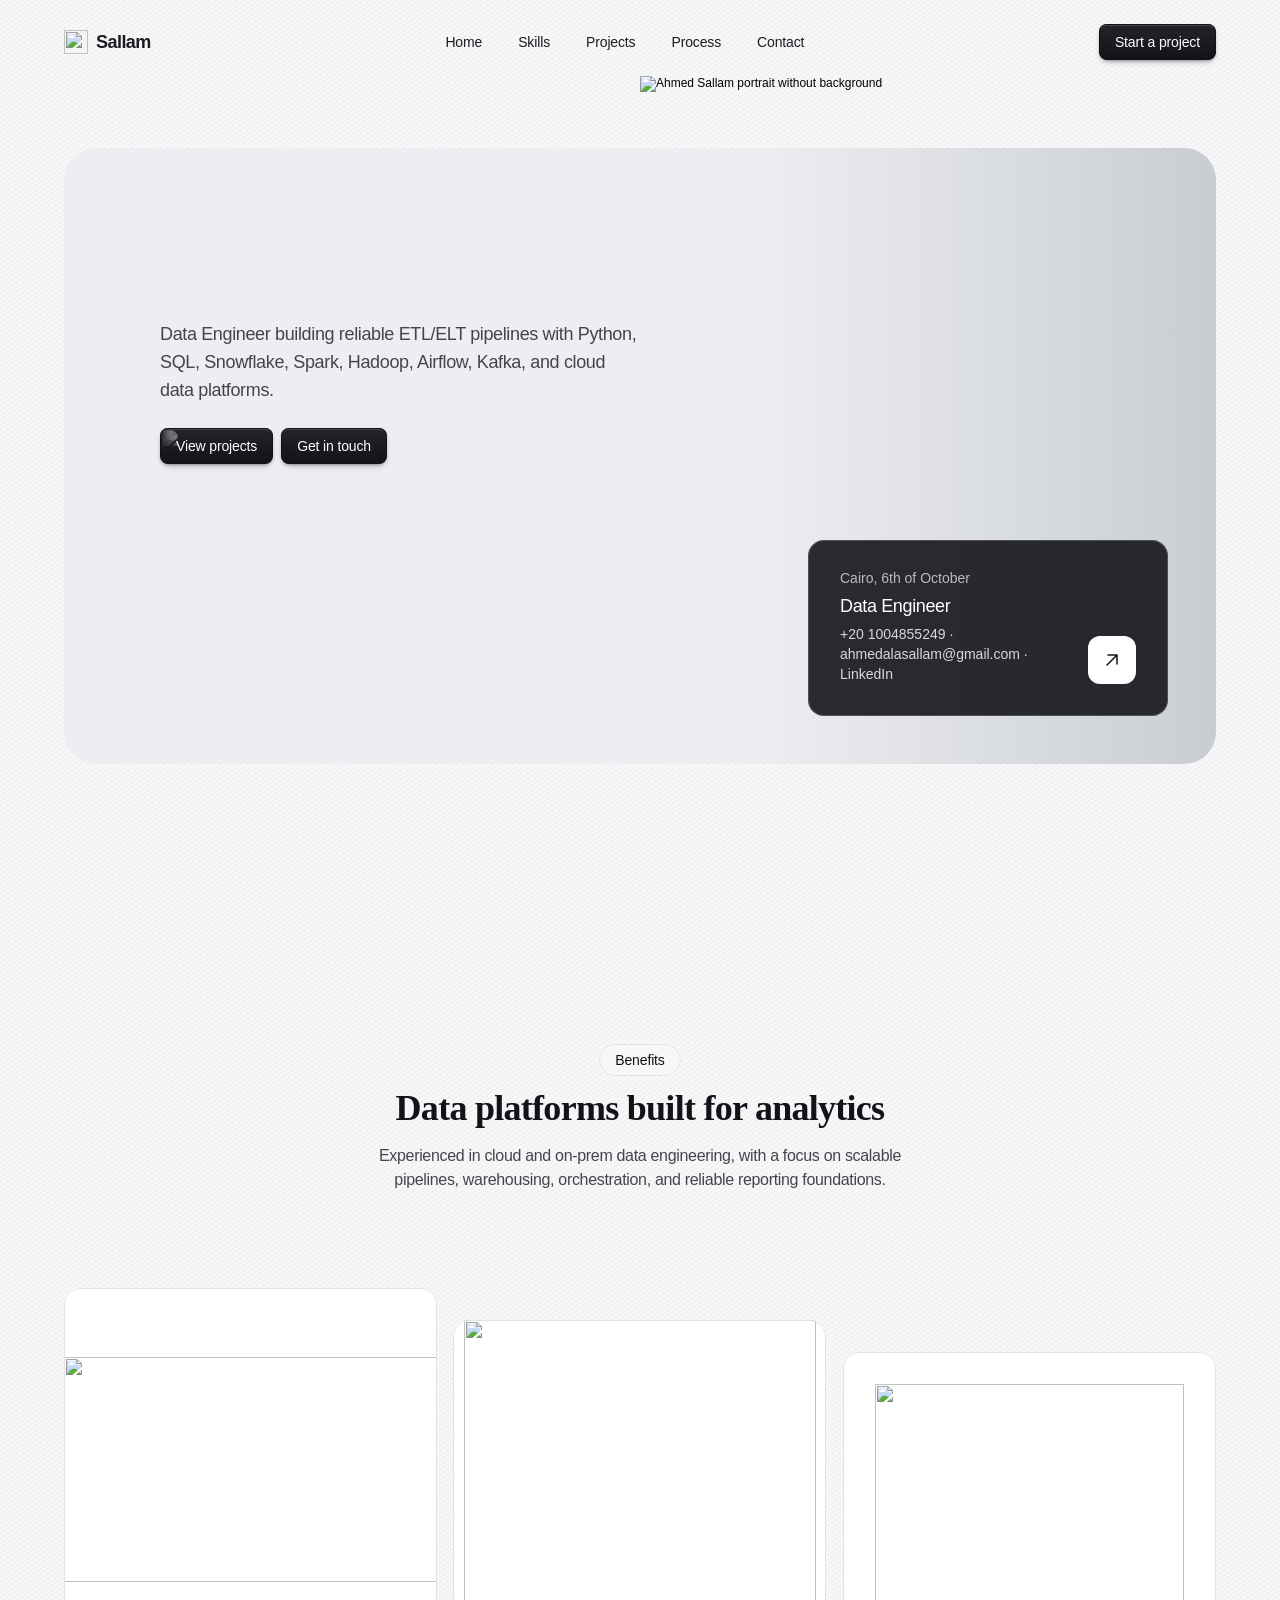
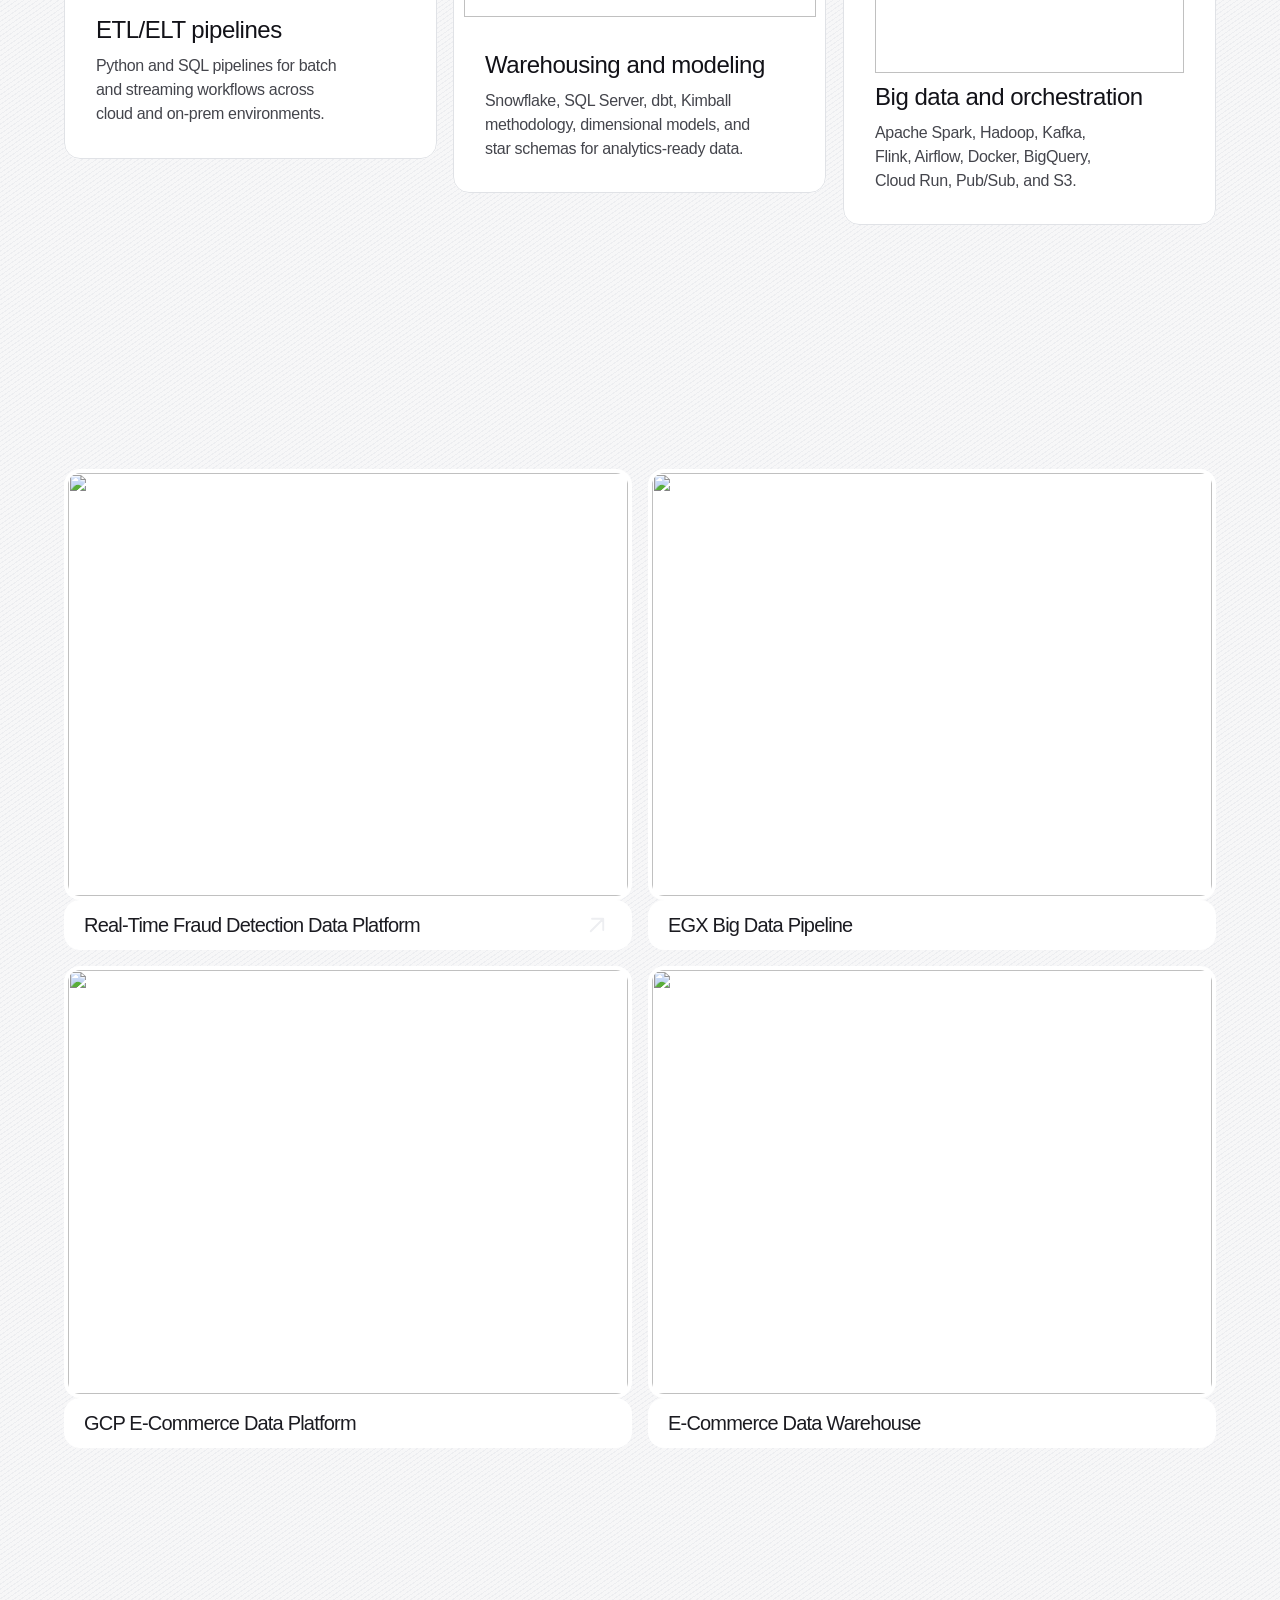
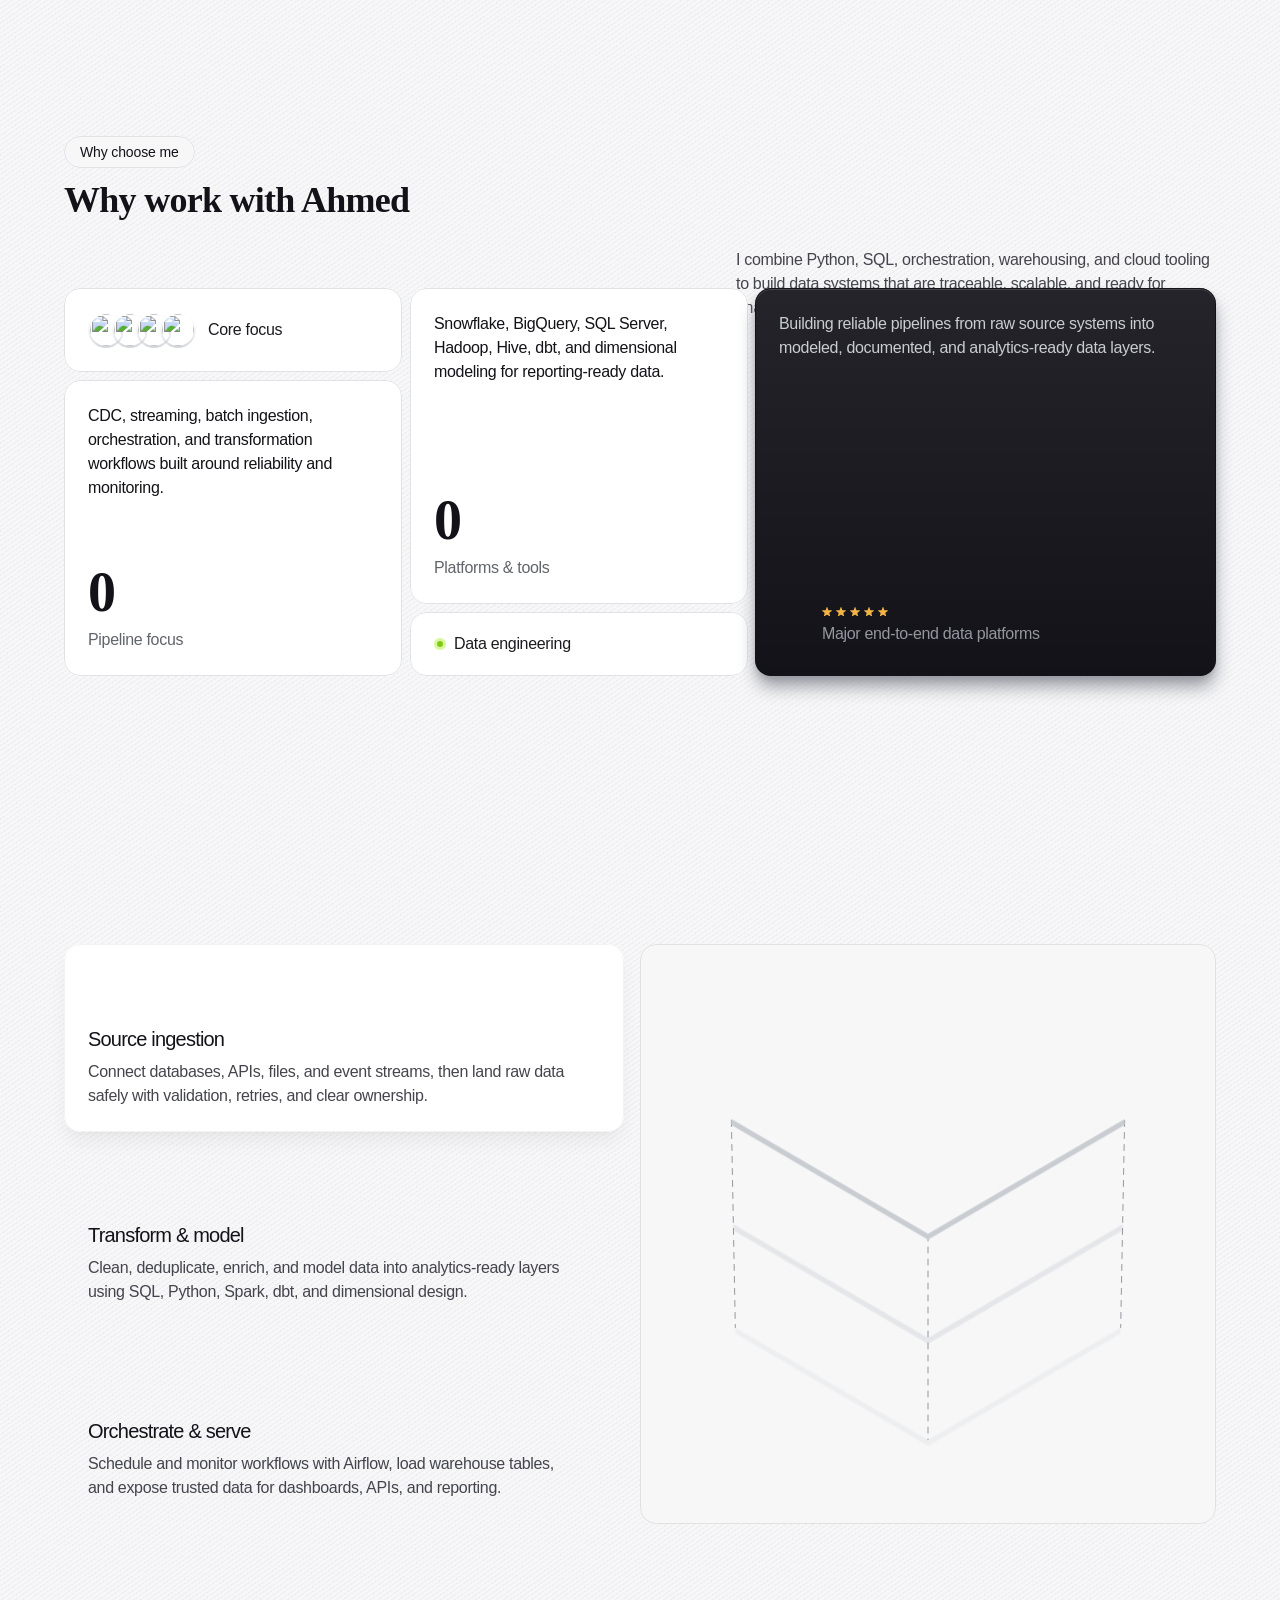
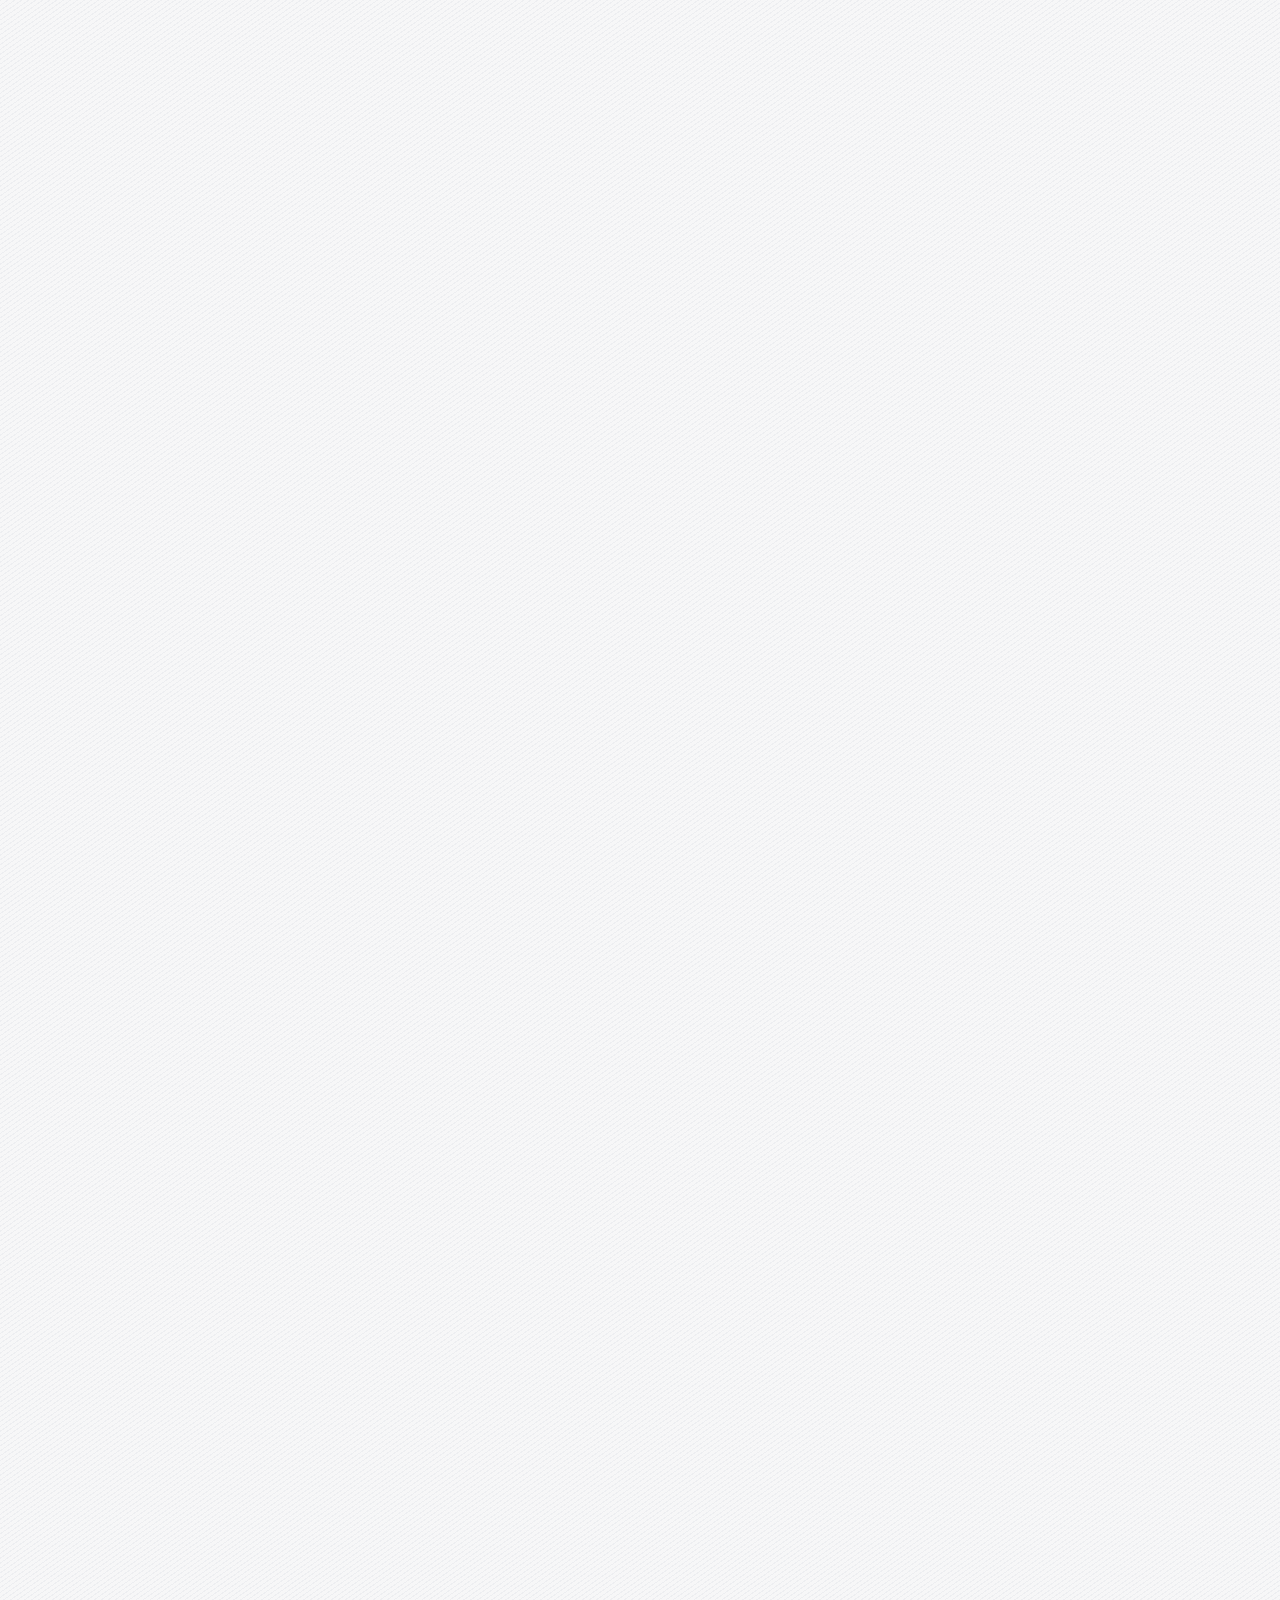
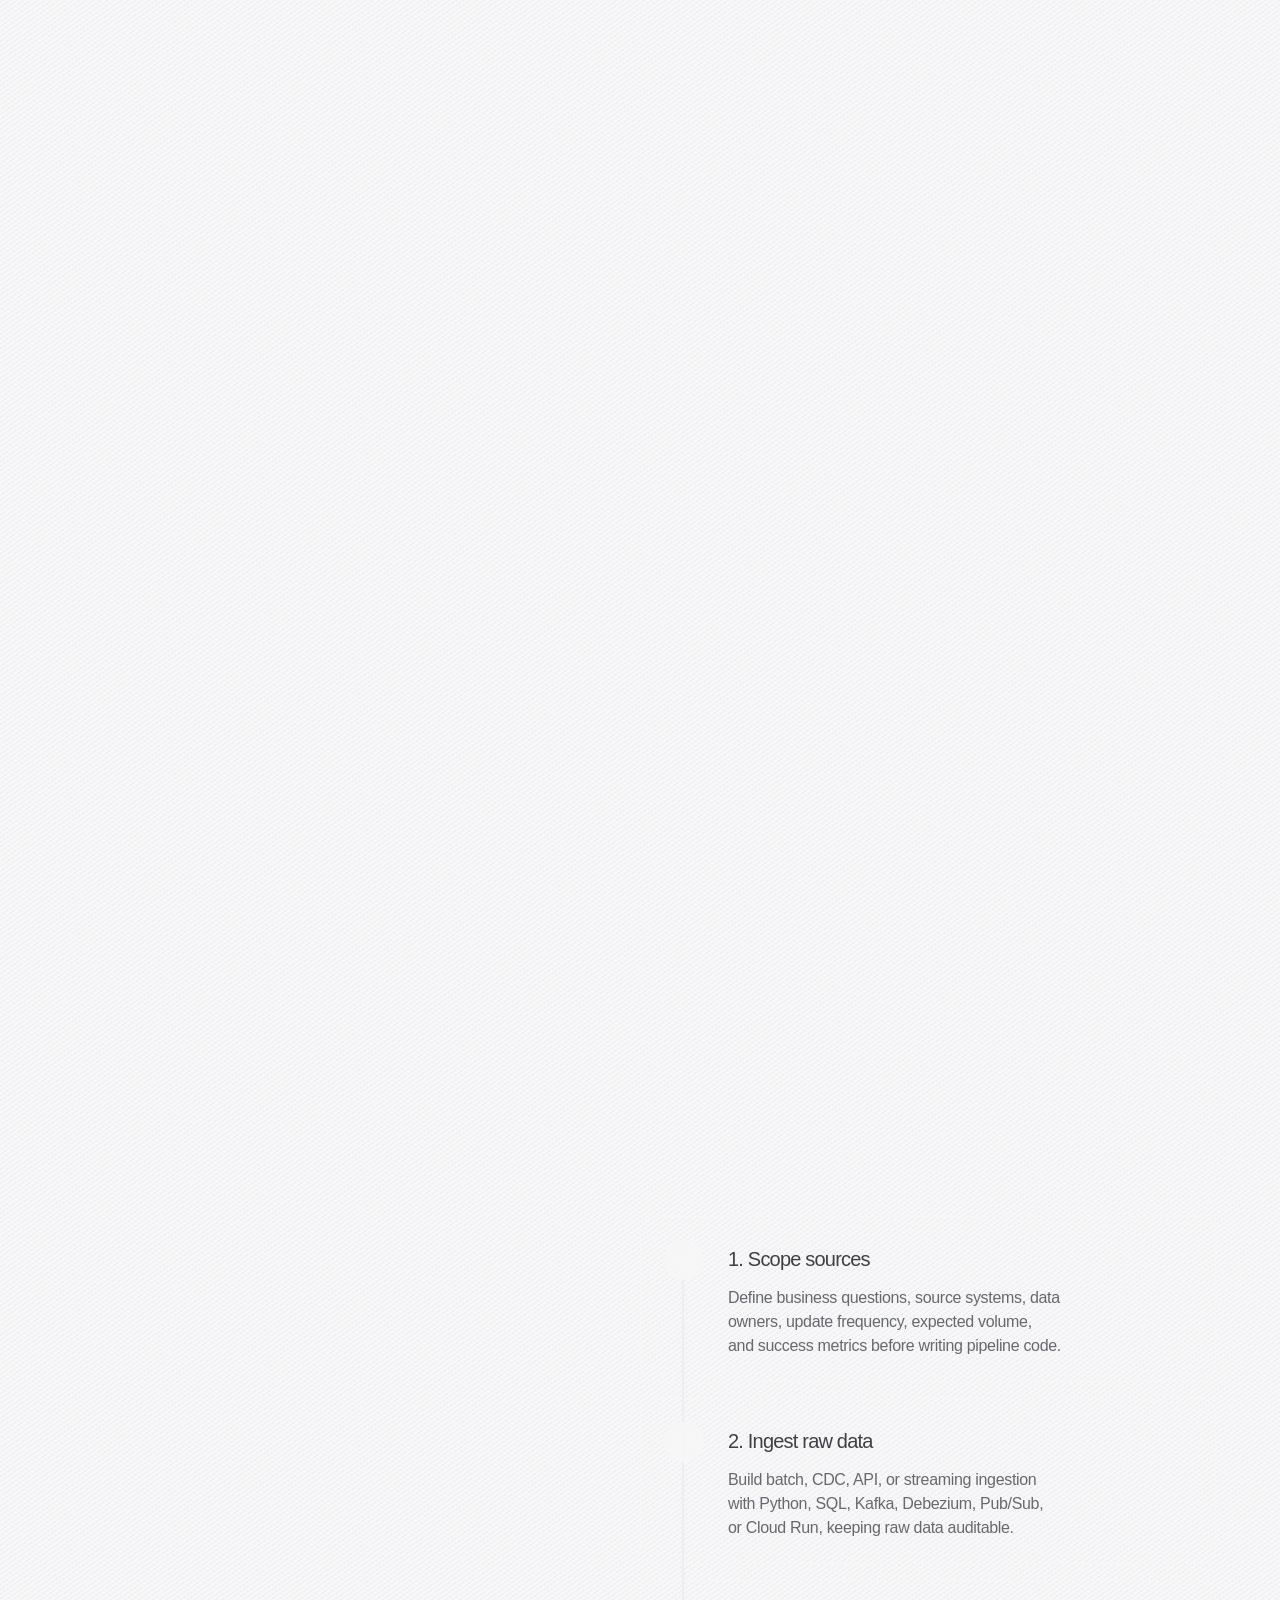
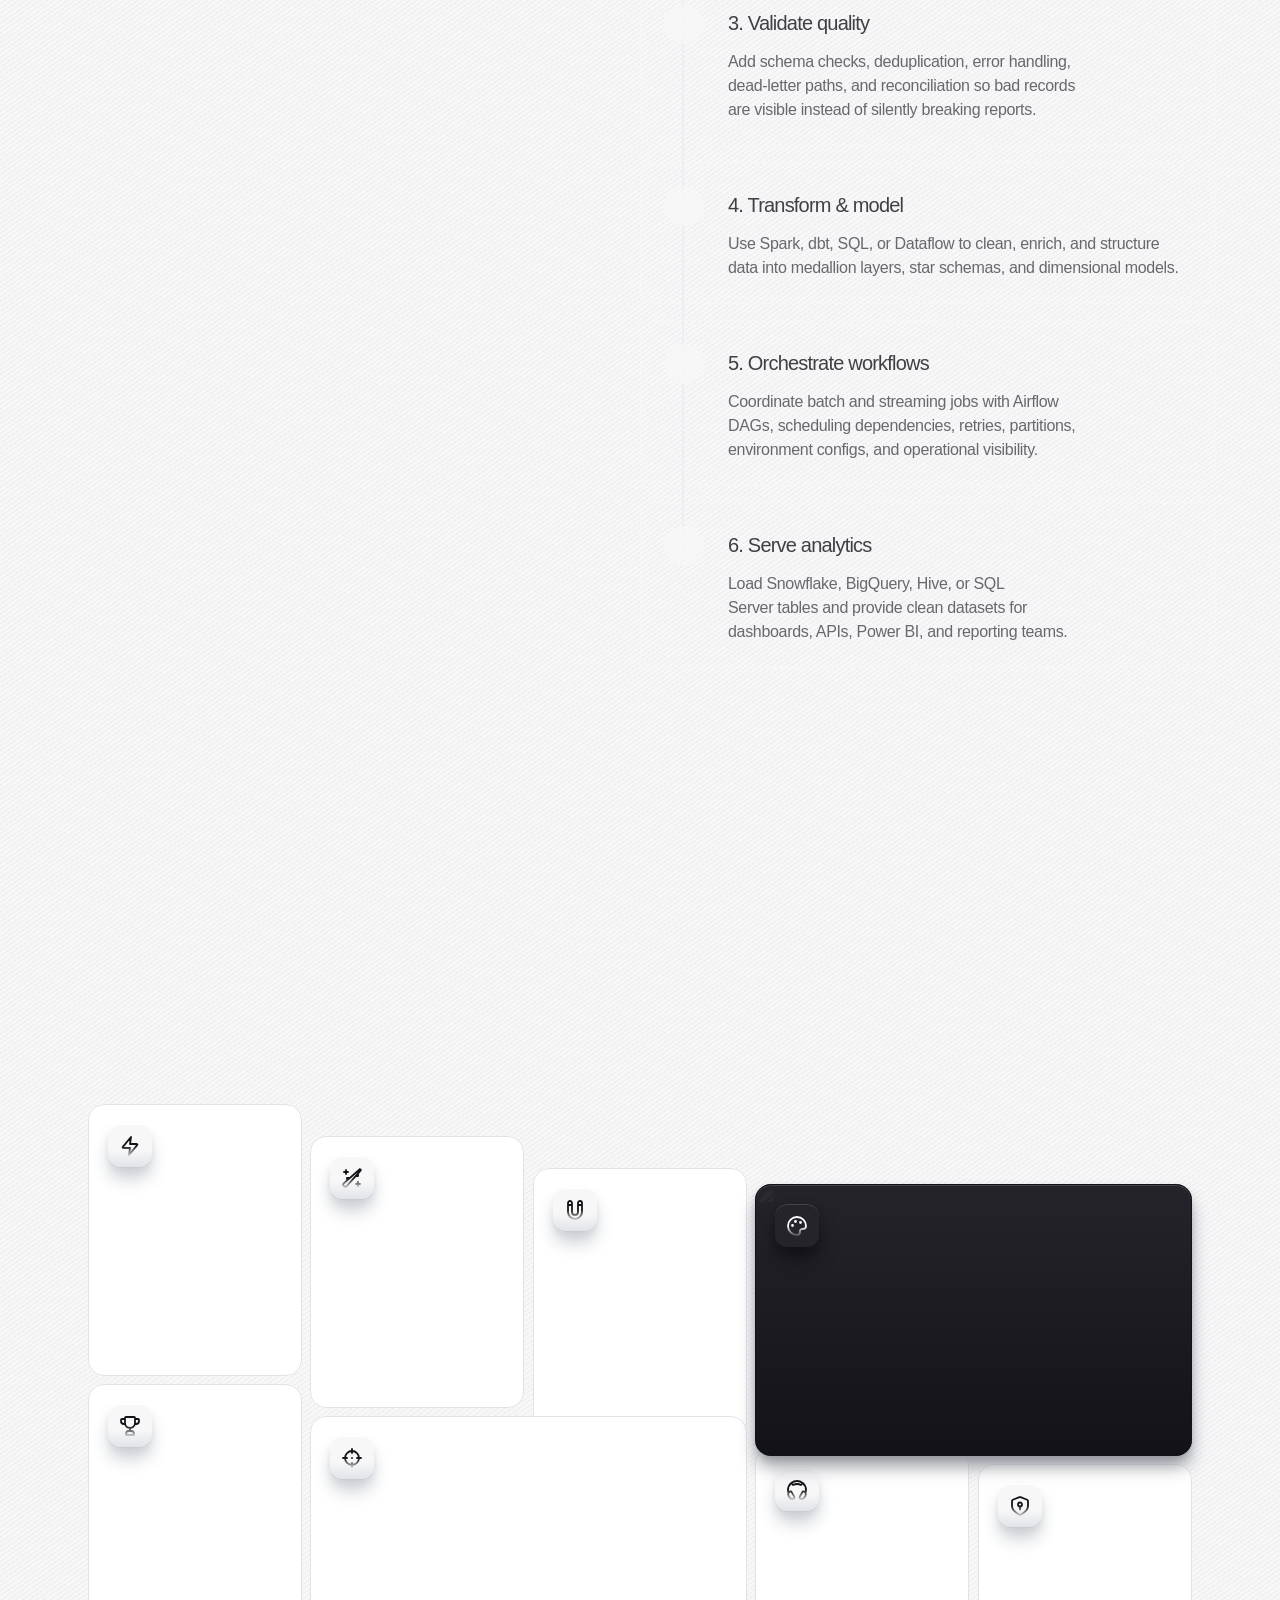
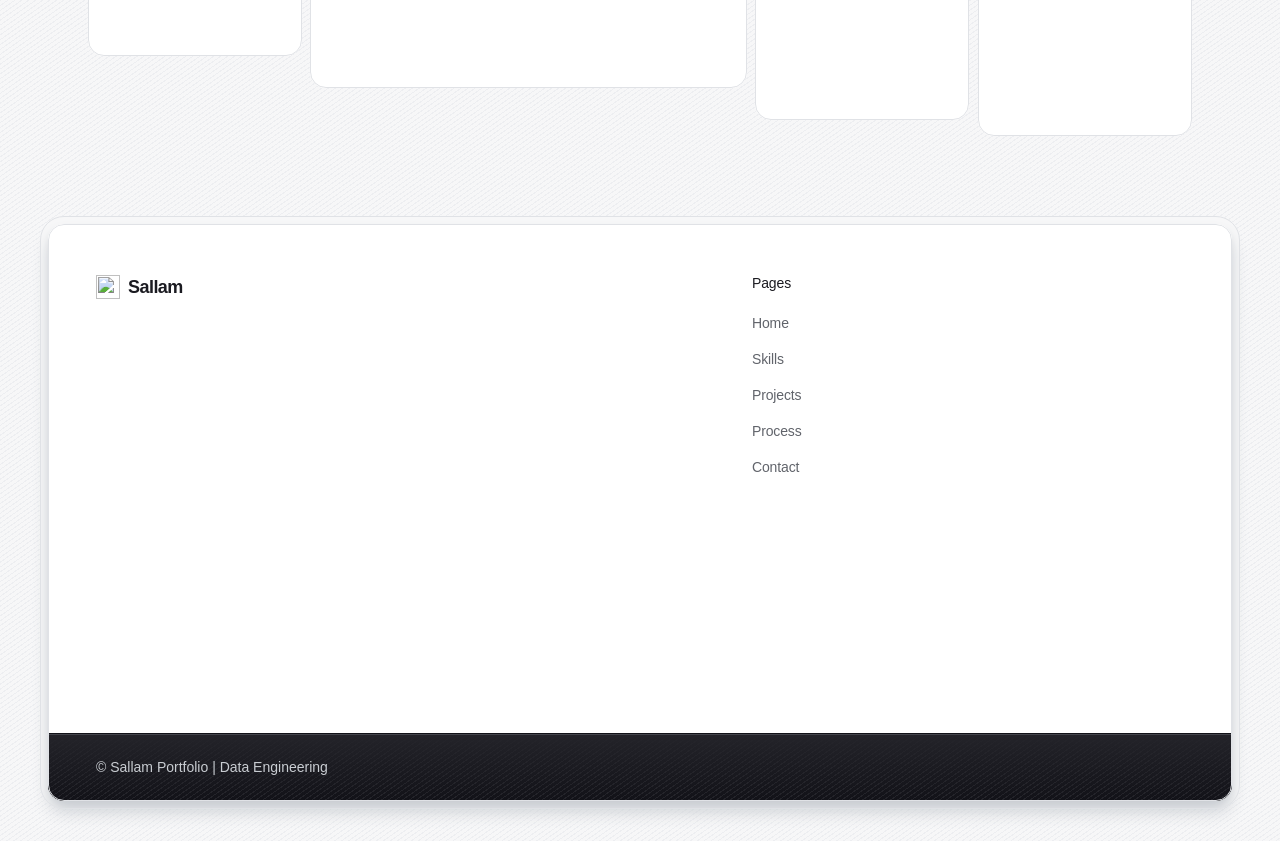
==== commit 1b2c0a63: "Add Vercel Analytics script to all pages" ====
--- a/index.html
+++ b/index.html
@@ -79,7 +79,8 @@
 <link crossorigin="" href="https://fonts.gstatic.com" rel="preconnect"/>
 <meta content="max-image-preview:large" name="robots"/><style data-framer-breakpoint-css="">@media(min-width: 1200px){.hidden-72rtr7{display:none!important}}@media(min-width: 810px) and (max-width: 1199.98px){.hidden-6wzioc{display:none!important}}@media(max-width: 809.98px){.hidden-1bhfi1v{display:none!important}}@media(min-width: 1200px){.hidden-2u4u8w{display:none!important}}@media(min-width: 810px) and (max-width: 1199.98px){.hidden-s17umr{display:none!important}}@media(max-width: 809.98px){.hidden-u5dk1b{display:none!important}}</style><style data-framer-components="framer-lib-cursors-host framer-DG5uQ framer-lib-combinedCSSRules PropertyOverrides framer-csIpj framer-9C1vt framer-iQYTI framer-8GPB4 framer-5TOPN framer-12AhF framer-ZrkfG framer-P0vbL framer-i7PQ2 framer-ZTxcy framer-1cvGP framer-1cMZc framer-u5Z9A framer-G0igr framer-Xq8VL framer-F4pbU framer-FPgZF framer-kaHJk framer-2ponA framer-Kq7dd framer-lmGme framer-9Osg6 framer-vuvUo framer-UHaGV framer-Drf6u framer-fme8e framer-alQlq framer-tG75F framer-XubEc framer-rX0CE framer-h35Om framer-E81XV framer-U5mIy framer-Elahj framer-7Zj14" data-framer-css-ssr-minified="">html,body,#main{box-sizing:border-box;margin:0;padding:0}:root{-webkit-font-smoothing:antialiased;-moz-osx-font-smoothing:grayscale}*{box-sizing:border-box;-webkit-font-smoothing:inherit}h1,h2,h3,h4,h5,h6,p,figure{margin:0}body,input,textarea,select,button{font-family:sans-serif;font-size:12px}body{--token-66465c63-236e-4d3f-b236-0617e42d1593:#f7f7f8;--token-09721aba-082d-4d44-afa9-88da97ab7913:#edeef1;--token-7e88d901-4954-44c2-a8ac-e64d681dc620:#e0e2e6;--token-ecff2c2d-3686-45f9-9c26-3f557cb57eb7:#c9cdd2;--token-6c1adcb8-7c81-4c4e-8b1a-3b215420aae2:#94979e;--token-5cdbd907-114d-45f7-91d2-01809dd27bcd:#61646b;--token-1655f33c-54b8-43d4-8f16-a9e920ed6c1b:#44454c;--token-ea10d0e4-d272-4641-8150-795743f9443f:#24242a;--token-3f6952e7-0bb9-4b60-98e1-3004894f3df7:#1b1b21;--token-9eeddc74-3981-48ed-b1f6-db9260f54e0b:#121218;--token-f21ef071-70c8-492b-be44-4ec4ccd9027a:#f4f2fe;--token-cbaafcf0-5ce5-45d6-9d2f-ba654b3d4b33:#dcd5fd;--token-3da27b32-d64b-49e5-a7e8-4405fe7a845d:#c3b4fc;--token-76f91d64-d872-4670-91cd-40d82985de8a:#8624ff;--token-f73aa86e-6ee3-4d1f-b228-a0a0f1a9f1b2:#f6fde6;--token-a28988cb-2d41-4401-8076-f08bbcc87fd4:#eafac9;--token-2635da22-1eb6-4f07-ab7c-0d03c968e02c:#d8f89d;--token-e1947c91-ffac-495f-89dc-3c8163924d95:#bdf164;--token-9b65a3df-21d5-4419-9054-35335b9e504f:#a2e435;--token-49ca73e0-59d5-41cc-9689-23236127c71f:#83ca16;--token-e0698a5a-c3d3-4d82-bbf4-bc0da5704e0d:#64a20d;--token-6e4416bd-07e5-4d87-a149-0355cf4711f4:#4d7b0f;--token-7cc74ccf-647f-4f4b-be1f-52cbd552048f:#335506;--token-4d6b89eb-ec06-4477-9b67-9403c4572aaf:#0d2900;--token-de68fadd-5a11-434c-a1fa-8c5b510a0722:#fff7ef;--token-a8b8dc9e-4ee6-4ca3-a67a-29398d17f202:#fed8aa;--token-b9ca2193-f89b-48b3-b3c4-f0d628c90871:#fcbc79;--token-7fb85f95-4c5d-47a5-ad40-ec89b7a7b9a9:#e35013;--token-49fce66f-2143-4896-a8f9-dc4c4ff2428f:#bc3c12;--token-aaf6074a-1000-4cd8-9dc7-ba3131d80af6:#eef5fe;--token-340c304d-d4a0-4fe0-9964-8bb9578bc4e4:#bedafd;--token-51f64950-2372-44a7-bac4-dadf67e8b216:#93c4fc;--token-930f5d52-21f1-4803-ac54-f334ccaec762:#3b81f4;--token-51358222-c04e-46db-8925-ed965d8abaae:#2563ea;--token-113e0d4d-5bd0-4efb-b51a-bd8cc5cfe9ce:#194ad2;--token-99b32309-8535-4787-aa54-375d83b8349f:#fff3f4;--token-65ffeac4-d561-4d75-b1fd-9e1ed387cec5:#ffe1e3;--token-da7cb9a1-4845-4675-acf7-010378026542:#ffa7ad;--token-2b7ae930-4769-4b03-942a-2493ab15871d:#fa4c59;--token-7c64802a-32f8-415f-8a2b-16f23d0a3f78:#e22f3b;--token-e1e747f9-4f99-4613-884a-78c8e3b2dff3:#b71524;--token-e54a9c20-942a-4b07-bd4f-d1e185ccc551:#fcf3fe;--token-4a84e6b2-6f01-4243-a708-b14a63710d23:#f4cffd;--token-34f9ec43-955a-4d2b-8900-23636d71aaa8:#9a15a6;--token-b2c6887e-9740-40b1-b01c-7af529d24614:#ebfdfe;--token-8c8c00d4-234e-46c7-b3d5-d6ff68f2b1dd:#a5f2fb;--token-cd9b20ab-f024-41dd-920e-ee7c6b9d6bc1:#66e6f7;--token-f031ee7c-c530-4429-9187-3a5935b4698d:#06b5d3;--token-ba2d6192-9bc6-4f3d-8dd9-d31ee0525a0a:#0890b0;--token-cf677578-63b0-48ae-a72d-eb50c8bfb91d:#096e8a;--token-becea183-8eb9-4504-a8a1-482108af648a:#fff;--token-a2089e9e-dd89-4a79-a47e-5c308a6785be:#fcb823;--token-f03571e4-b36d-4ecb-860e-0e417d7d1057:#64a20d1a;--token-f473ec21-2a93-482a-9dc2-cd18413c8cc4:#64a20d33;--token-8ee9b84a-93e4-423b-be20-11188e955643:#64a20d4d;--token-f0d10332-60f8-4000-bf3a-03c335ba1049:#64a20d66;--token-839020e4-6a12-4bb6-ba0b-e0322bf26f54:#64a20d80;--token-f53432d4-4134-4c6a-a9b2-c365244cc5e1:#0d290005;--token-9d64a123-47dc-41f5-b792-92186f48fc2d:#0d29000d;--token-7215195e-1d82-493f-90a7-d3f5394db5ae:#0d29001a;--token-cd0d2c2c-39be-4738-a0d3-b48a5aee7943:#5148e74d;--token-c0b21d5e-582f-4690-b8e6-01692c843436:#5148e71a;--token-f81e35df-ffe4-4b04-a323-2dc61735cd20:#1916690d;--token-c0b36f79-6875-46f2-baa4-8a5187733a71:#0890b04d;--token-218b3c00-2ec2-4d5c-8250-58ccc1498b6d:#0890b033;--token-2b0cc27f-01aa-4ebb-a1b4-b6e444d7c13c:#19166905;--token-af9aca29-d193-4b85-857c-22391e2e8045:#48004d0d;--token-cd0e0287-65b5-49df-86e4-8c32a829a74d:#be26d14d;--token-12c26f46-02d7-4317-b31d-2ea2537269e6:#be26d133;--token-185b0f24-691d-452f-83f7-90c5189598dd:#56000005;--token-7bb70513-889b-45a3-a37f-d3f6656da3d0:#5600000d;--token-3b5a4d15-8ab7-4dc1-916e-cf01c9f1af98:#e22f3b4d;--token-3923712d-5432-4f69-8487-d858e7c5f62c:#e22f3b33;--token-b9ce5243-d1c9-4aa0-856e-1f7e5339e19c:#002a3e0d;--token-8feb641a-6ba6-4224-8648-a3bc7baf8d10:#fff0;--token-d7b236f9-57ce-4340-9265-e1510a559656:#e22f3b1a;--token-073b6b44-0959-407a-be0f-2d50da076262:#0890b01a;--token-9159a1c3-765e-4d2c-a946-5bffe4dfcd07:#1212180d;--token-a5180a06-a7b5-486c-994e-2e9bf27bd342:#09090f4d;--token-3716fa8c-fd3a-4171-9c13-5e9e7af10e4c:#09090f1a;--token-8cc9a9ab-ea28-460e-a594-e33825c3b7aa:#000;--token-f81f2d1e-ae09-4612-8ba6-3aa8311b9f3d:#000000b3;--token-d770ce84-fa5b-4c4f-bbe4-5740c5e9a061:#f8f8f7;--token-98ea2f69-4c41-4e53-9c8c-7a98946cba16:#e6e6e6;--token-18d05f5d-7431-4a35-972e-48b0214ffc92:#f1f8e9;--token-09f22285-1280-482e-8b22-1cef593bf6a7:#fff;--token-0f4fa3cc-f2e6-46b0-8953-bdafc02215b1:#f0dec6;--token-1ec241b3-894d-4baa-8cfc-5f319e6a8879:#feefdb;--token-10a54598-3228-4414-ba43-39bc2aafb355:#fff;--token-eb4934de-50b5-4255-ba9c-4eb5d728e69f:#a2e701;--token-c117d9ac-d2b9-4549-9f5f-f24ac4941119:#f2f2f2;--token-8766da81-4b16-4dc5-9abd-8dbd5bdab57d:#1a1a1a;--token-6aac10a8-f6d9-4581-95dd-2f8033451189:#d0dfe6;--token-bc47f47b-f750-4602-97a5-1c9767dc6b73:#ecf0f3;--token-2bdd5e11-b174-44cf-bfab-8362e4501a8f:#af7ffd;--token-e92b70b6-e191-4f52-8a7d-d83ab72bc7a4:#78909c;--token-3512c40d-aef5-4d88-8464-e100a1cdd59e:#383838;--token-60767071-3d14-465f-8086-a9886c16b953:#dce7ce;--token-5c5d5bc8-3404-450a-85e1-67b3dd8cb14a:#0000000d;--token-1cd71339-1d57-4638-821c-495b8cb6a1b4:#fff3;--token-34bde830-cbc8-4d9b-8b17-386a2db38248:#ffffff4d;--token-49e63e9b-c271-4144-8050-c9064a3cd47b:#fff9;--token-aa4a7776-6f3d-428a-9a2e-ee6692be9180:#00000080;--token-2704bdd9-02a4-4c39-b21b-cf5bebf6dd1b:#edeef100;--token-3949eb8c-6e92-4537-be3d-75a725eb42bc:#c9cdd200;--token-059d2b04-689b-497d-b44a-e838e5ee9b61:#12121800;--token-a7faeb8c-cdb2-45e6-8c15-a82b0b5e51a1:#12121880;--token-f5ba8559-6212-4787-908c-948a9ee34f71:#f7f7f800;--token-e2bc0d76-4ebe-4edd-94a7-269b8e2ba9a4:#1212184d}@supports (z-index:calc(infinity)){#__framer-badge-container{--infinity:infinity}}#__framer-badge-container{pointer-events:none;width:100%;z-index:calc(var(--infinity,2147480000));justify-content:flex-end;padding:20px;display:flex;position:fixed;bottom:0}@supports (background:-webkit-named-image(i)) and (not (grid-template-rows:subgrid)){body{--framer-will-change-override:transform}}@supports (background:-webkit-named-image(i)) and (not (position-area:top right)){body{--framer-will-change-filter-override:filter}}[data-framer-component-type=Text] div div span,[data-framer-component-type=Text] a div span,[data-framer-component-type=Text] span span span,[data-framer-component-type=Text] p span span,[data-framer-component-type=Text] h1 span span,[data-framer-component-type=Text] h2 span span,[data-framer-component-type=Text] h3 span span,[data-framer-component-type=Text] h4 span span,[data-framer-component-type=Text] h5 span span,[data-framer-component-type=Text] h6 span span,[data-framer-component-type=Text] a{font-family:var(--font-family);font-style:var(--font-style);font-weight:min(calc(var(--framer-font-weight-increase,0) + var(--font-weight,400)),900);color:var(--text-color);letter-spacing:var(--letter-spacing);font-size:var(--font-size);text-transform:var(--text-transform);--text-decoration:var(--framer-text-decoration-style,solid)var(--framer-text-decoration,none)var(--framer-text-decoration-color,currentcolor)var(--framer-text-decoration-thickness,auto);--text-decoration-skip-ink:var(--framer-text-decoration-skip-ink);--text-underline-offset:var(--framer-text-decoration-offset);line-height:var(--line-height);--font-family:var(--framer-font-family);--font-style:var(--framer-font-style);--font-weight:var(--framer-font-weight);--text-color:var(--framer-text-color);--letter-spacing:var(--framer-letter-spacing);--font-size:var(--framer-font-size);--text-transform:var(--framer-text-transform);--line-height:var(--framer-line-height)}@supports not (color:color(display-p3 1 1 1)){p.framer-text,div.framer-text,h1.framer-text,h2.framer-text,h3.framer-text,h4.framer-text,h5.framer-text,h6.framer-text,li.framer-text,ol.framer-text,ul.framer-text,span.framer-text:not([data-text-fill]){color:var(--framer-blockquote-text-color-rgb,var(--framer-blockquote-text-color,var(--framer-text-color-rgb,var(--framer-text-color,#000))));-webkit-text-stroke-color:var(--framer-text-stroke-color-rgb,var(--framer-text-stroke-color,initial))}mark.framer-text{background-color:var(--framer-blockquote-text-background-color-rgb,var(--framer-blockquote-text-background-color,var(--framer-text-background-color-rgb,var(--framer-text-background-color,initial))))}}@supports not (color:color(display-p3 1 1 1)){code.framer-text,code.framer-text span.framer-text:not([data-text-fill]){color:var(--framer-blockquote-text-color-rgb,var(--framer-blockquote-text-color,var(--framer-code-text-color-rgb,var(--framer-code-text-color,var(--framer-text-color-rgb,var(--framer-text-color,#000))))))}}@supports not (color:color(display-p3 1 1 1)){a.framer-text,span.framer-text[data-nested-link]{color:var(--framer-link-text-color-rgb,var(--framer-link-text-color,var(--framer-blockquote-text-color-rgb,var(--framer-blockquote-text-color,var(--framer-text-color-rgb,var(--framer-text-color,#000))))));background-color:var(--framer-link-text-background-color-rgb,var(--framer-link-text-background-color,initial));-webkit-text-decoration-color:var(--framer-link-text-decoration-color-rgb,var(--framer-link-text-decoration-color,var(--framer-text-decoration-color-rgb,var(--framer-text-decoration-color,currentcolor))));text-decoration-color:var(--framer-link-text-decoration-color-rgb,var(--framer-link-text-decoration-color,var(--framer-text-decoration-color-rgb,var(--framer-text-decoration-color,currentcolor))))}}@supports not (color:color(display-p3 1 1 1)){code.framer-text a.framer-text,code.framer-text a.framer-text span.framer-text:not([data-text-fill]),code.framer-text span.framer-text[data-nested-link],code.framer-text span.framer-text[data-nested-link] span.framer-text:not([data-text-fill]){color:var(--framer-link-text-color-rgb,var(--framer-link-text-color,var(--framer-blockquote-text-color-rgb,var(--framer-blockquote-text-color,var(--framer-code-text-color-rgb,var(--framer-code-text-color,var(--framer-text-color-rgb,var(--framer-text-color,#000))))))))}}@supports not (color:color(display-p3 1 1 1)){a.framer-text:hover,span.framer-text[data-nested-link]:hover{color:var(--framer-link-hover-text-color-rgb,var(--framer-link-hover-text-color,var(--framer-link-text-color-rgb,var(--framer-link-text-color,var(--framer-blockquote-text-color-rgb,var(--framer-blockquote-text-color,var(--framer-text-color-rgb,var(--framer-text-color,#000))))))));background-color:var(--framer-link-hover-text-background-color-rgb,var(--framer-link-hover-text-background-color,var(--framer-link-text-background-color-rgb,var(--framer-link-text-background-color,var(--framer-text-background-color-rgb,var(--framer-text-background-color,initial))))));-webkit-text-decoration-color:var(--framer-link-hover-text-decoration-color-rgb,var(--framer-link-hover-text-decoration-color,var(--framer-link-text-decoration-color-rgb,var(--framer-link-text-decoration-color,var(--framer-text-decoration-color-rgb,var(--framer-text-decoration-color,currentcolor))))));text-decoration-color:var(--framer-link-hover-text-decoration-color-rgb,var(--framer-link-hover-text-decoration-color,var(--framer-link-text-decoration-color-rgb,var(--framer-link-text-decoration-color,var(--framer-text-decoration-color-rgb,var(--framer-text-decoration-color,currentcolor))))))}}@supports not (color:color(display-p3 1 1 1)){code.framer-text a.framer-text:hover,code.framer-text span.framer-text[data-nested-link]:hover{color:var(--framer-link-hover-text-color-rgb,var(--framer-link-hover-text-color,var(--framer-link-text-color-rgb,var(--framer-link-text-color,var(--framer-blockquote-text-color-rgb,var(--framer-blockquote-text-color,var(--framer-code-text-color-rgb,var(--framer-code-text-color,var(--framer-text-color-rgb,var(--framer-text-color,#000))))))))))}}@supports not (color:color(display-p3 1 1 1)){a.framer-text[data-framer-page-link-current],span.framer-text[data-framer-page-link-current]{color:var(--framer-link-current-text-color-rgb,var(--framer-link-current-text-color,var(--framer-link-text-color-rgb,var(--framer-link-text-color,var(--framer-text-color-rgb,var(--framer-text-color,#000))))));background-color:var(--framer-link-current-text-background-color-rgb,var(--framer-link-current-text-background-color,var(--framer-link-text-background-color-rgb,var(--framer-link-text-background-color,var(--framer-text-background-color-rgb,var(--framer-text-background-color,initial))))));-webkit-text-decoration-color:var(--framer-link-current-text-decoration-color-rgb,var(--framer-link-current-text-decoration-color,var(--framer-link-text-decoration-color-rgb,var(--framer-link-text-decoration-color,var(--framer-text-decoration-color-rgb,var(--framer-text-decoration-color,currentcolor))))));text-decoration-color:var(--framer-link-current-text-decoration-color-rgb,var(--framer-link-current-text-decoration-color,var(--framer-link-text-decoration-color-rgb,var(--framer-link-text-decoration-color,var(--framer-text-decoration-color-rgb,var(--framer-text-decoration-color,currentcolor))))))}}@supports not (color:color(display-p3 1 1 1)){code.framer-text a.framer-text[data-framer-page-link-current],code.framer-text a.framer-text[data-framer-page-link-current] span.framer-text:not([data-text-fill]),code.framer-text span.framer-text[data-framer-page-link-current],code.framer-text span.framer-text[data-framer-page-link-current] span.framer-text:not([data-text-fill]){color:var(--framer-link-current-text-color-rgb,var(--framer-link-current-text-color,var(--framer-link-text-color-rgb,var(--framer-link-text-color,var(--framer-code-text-color-rgb,var(--framer-code-text-color,var(--framer-text-color-rgb,var(--framer-text-color,#000))))))));background-color:var(--framer-link-current-text-background-color-rgb,var(--framer-link-current-text-background-color,var(--framer-link-text-background-color-rgb,var(--framer-link-text-background-color,var(--framer-text-background-color-rgb,var(--framer-text-background-color,initial))))))}}@supports not (color:color(display-p3 1 1 1)){a.framer-text[data-framer-page-link-current]:hover,span.framer-text[data-framer-page-link-current]:hover{color:var(--framer-link-hover-text-color-rgb,var(--framer-link-hover-text-color,var(--framer-link-current-text-color-rgb,var(--framer-link-current-text-color,var(--framer-link-text-color-rgb,var(--framer-link-text-color,var(--framer-code-text-color-rgb,var(--framer-code-text-color,var(--framer-text-color-rgb,var(--framer-text-color,#000))))))))));background-color:var(--framer-link-hover-text-background-color-rgb,var(--framer-link-hover-text-background-color,var(--framer-link-current-text-background-color-rgb,var(--framer-link-current-text-background-color,var(--framer-link-text-background-color-rgb,var(--framer-link-text-background-color,initial))))));-webkit-text-decoration-color:var(--framer-link-hover-text-decoration-color-rgb,var(--framer-link-hover-text-decoration-color,var(--framer-link-current-text-decoration-color-rgb,var(--framer-link-current-text-decoration-color,var(--framer-link-text-decoration-color-rgb,var(--framer-link-text-decoration-color,var(--framer-text-decoration-color-rgb,var(--framer-text-decoration-color,currentcolor))))))));text-decoration-color:var(--framer-link-hover-text-decoration-color-rgb,var(--framer-link-hover-text-decoration-color,var(--framer-link-current-text-decoration-color-rgb,var(--framer-link-current-text-decoration-color,var(--framer-link-text-decoration-color-rgb,var(--framer-link-text-decoration-color,var(--framer-text-decoration-color-rgb,var(--framer-text-decoration-color,currentcolor))))))))}}@supports not (color:color(display-p3 1 1 1)){code.framer-text a.framer-text[data-framer-page-link-current]:hover,code.framer-text a.framer-text[data-framer-page-link-current]:hover span.framer-text:not([data-text-fill]),code.framer-text span.framer-text[data-framer-page-link-current]:hover,code.framer-text span.framer-text[data-framer-page-link-current]:hover span.framer-text:not([data-text-fill]){color:var(--framer-link-hover-text-color-rgb,var(--framer-link-hover-text-color,var(--framer-link-current-text-color-rgb,var(--framer-link-current-text-color,var(--framer-link-text-color-rgb,var(--framer-link-text-color,var(--framer-code-text-color-rgb,var(--framer-code-text-color,var(--framer-text-color-rgb,var(--framer-text-color,#000))))))))));background-color:var(--framer-link-hover-text-background-color-rgb,var(--framer-link-hover-text-background-color,var(--framer-link-current-text-background-color-rgb,var(--framer-link-current-text-background-color,var(--framer-link-text-background-color-rgb,var(--framer-link-text-background-color,initial))))))}}@supports not (overflow:clip){:root{--overflow-clip-fallback:hidden}}@supports (background:-webkit-named-image(i)) and (not (contain-intrinsic-size:inherit)){div.framer-text,p.framer-text,h1.framer-text,h2.framer-text,h3.framer-text,h4.framer-text,h5.framer-text,h6.framer-text,ol.framer-text,ul.framer-text,li.framer-text,blockquote.framer-text,.framer-text.framer-image{display:var(--text-truncation-display-inline-for-safari-16,revert)}div.framer-text:after,p.framer-text:after,h1.framer-text:after,h2.framer-text:after,h3.framer-text:after,h4.framer-text:after,h5.framer-text:after,h6.framer-text:after,ol.framer-text:after,ul.framer-text:after,li.framer-text:after,blockquote.framer-text:after,.framer-text.framer-image:after{content:var(--text-truncation-line-break-for-safari-16);white-space:pre}.framer-text.framer-text-module,.framer-text.framer-table-wrapper{display:var(--text-truncation-display-none-for-safari-16,revert)}p.framer-text[data-text-fill]{display:var(--text-truncation-display-inline-for-safari-16,inline-block)}}@supports (corner-shape:superellipse(2)){:root{--one-if-corner-shape-supported:1}}.framer-cursor-none,.framer-cursor-none *{cursor:none!important}.framer-pointer-events-none,.framer-pointer-events-none *{pointer-events:none!important}@supports (aspect-ratio:1){body{--framer-aspect-ratio-supported:auto}}.framer-DG5uQ.framer-nv626k,.framer-DG5uQ .framer-nv626k{display:block}.framer-DG5uQ.framer-2u4u8w{background-color:var(--token-66465c63-236e-4d3f-b236-0617e42d1593,#f7f7f8);flex-flow:column;place-content:center flex-start;align-items:center;gap:0;width:100%;height:min-content;padding:0;display:flex;position:relative;overflow:visible}.framer-DG5uQ .framer-6ggi7u-container{z-index:1;flex:none;order:-1000;width:auto;height:auto;position:absolute;top:0;left:0}.framer-DG5uQ .framer-3o5uzk-container{-webkit-user-select:none;user-select:none;pointer-events:none;z-index:0;flex:none;order:-999;position:absolute;inset:0}.framer-DG5uQ .framer-1ugx5ud-container{will-change:var(--framer-will-change-effect-override,transform);z-index:10;flex:none;order:-998;width:100%;height:auto;position:relative}.framer-DG5uQ.framer-kxrrtj{-webkit-user-select:none;user-select:none;z-index:8;position:fixed;inset:0}.framer-DG5uQ.framer-9p6k70-container{z-index:8;flex:none;height:100vh;position:fixed;top:0;left:0;right:0}.framer-DG5uQ .framer-4fq4sp{background:0 0;flex-grow:1;width:0;height:0;margin:0;position:relative}.framer-DG5uQ .framer-ou80b5-container{flex:none;order:1004;width:100%;height:auto;position:relative}[data-layout-template=true]>#overlay{margin-bottom:0}body{--framer-will-change-override:none}@supports (background:-webkit-named-image(i)) and (not (grid-template-rows:subgrid)){body{--framer-will-change-override:transform}}body{--framer-will-change-filter-override:none}@supports (background:-webkit-named-image(i)) and (not (position-area:top right)){body{--framer-will-change-filter-override:filter}}[data-framer-component-type]{position:absolute}[data-framer-component-type=Text]{cursor:inherit}[data-framer-component-text-autosized] *{white-space:pre}[data-framer-component-type=Text]>*{text-align:var(--framer-text-alignment,start)}[data-framer-component-type=Text] span span,[data-framer-component-type=Text] p span,[data-framer-component-type=Text] h1 span,[data-framer-component-type=Text] h2 span,[data-framer-component-type=Text] h3 span,[data-framer-component-type=Text] h4 span,[data-framer-component-type=Text] h5 span,[data-framer-component-type=Text] h6 span{display:block}[data-framer-component-type=Text] span span span,[data-framer-component-type=Text] p span span,[data-framer-component-type=Text] h1 span span,[data-framer-component-type=Text] h2 span span,[data-framer-component-type=Text] h3 span span,[data-framer-component-type=Text] h4 span span,[data-framer-component-type=Text] h5 span span,[data-framer-component-type=Text] h6 span span{display:unset}[data-framer-component-type=Text] div div span,[data-framer-component-type=Text] a div span,[data-framer-component-type=Text] span span span,[data-framer-component-type=Text] p span span,[data-framer-component-type=Text] h1 span span,[data-framer-component-type=Text] h2 span span,[data-framer-component-type=Text] h3 span span,[data-framer-component-type=Text] h4 span span,[data-framer-component-type=Text] h5 span span,[data-framer-component-type=Text] h6 span span,[data-framer-component-type=Text] a{font-family:var(--font-family);font-style:var(--font-style);font-weight:min(calc(var(--framer-font-weight-increase,0) + var(--font-weight,400)),900);color:var(--text-color);letter-spacing:var(--letter-spacing);font-size:var(--font-size);text-transform:var(--text-transform);--text-decoration:var(--framer-text-decoration-style,solid)var(--framer-text-decoration,none)var(--framer-text-decoration-color,currentcolor)var(--framer-text-decoration-thickness,auto);--text-decoration-skip-ink:var(--framer-text-decoration-skip-ink);--text-underline-offset:var(--framer-text-decoration-offset);line-height:var(--line-height);--font-family:var(--framer-font-family);--font-style:var(--framer-font-style);--font-weight:var(--framer-font-weight);--text-color:var(--framer-text-color);--letter-spacing:var(--framer-letter-spacing);--font-size:var(--framer-font-size);--text-transform:var(--framer-text-transform);--line-height:var(--framer-line-height)}[data-framer-component-type=Text] a,[data-framer-component-type=Text] a div span,[data-framer-component-type=Text] a span span span,[data-framer-component-type=Text] a p span span,[data-framer-component-type=Text] a h1 span span,[data-framer-component-type=Text] a h2 span span,[data-framer-component-type=Text] a h3 span span,[data-framer-component-type=Text] a h4 span span,[data-framer-component-type=Text] a h5 span span,[data-framer-component-type=Text] a h6 span span{--font-family:var(--framer-link-font-family,var(--framer-font-family));--font-style:var(--framer-link-font-style,var(--framer-font-style));--font-weight:var(--framer-link-font-weight,var(--framer-font-weight));--text-color:var(--framer-link-text-color,var(--framer-text-color));--font-size:var(--framer-link-font-size,var(--framer-font-size));--text-transform:var(--framer-link-text-transform,var(--framer-text-transform));--text-decoration:var(--framer-link-text-decoration-style,var(--framer-text-decoration-style,solid))var(--framer-link-text-decoration,var(--framer-text-decoration,none))var(--framer-link-text-decoration-color,var(--framer-text-decoration-color,currentcolor))var(--framer-link-text-decoration-thickness,var(--framer-text-decoration-thickness,auto));--text-decoration-skip-ink:var(--framer-link-text-decoration-skip-ink,var(--framer-text-decoration-skip-ink));--text-underline-offset:var(--framer-link-text-decoration-offset,var(--framer-text-decoration-offset))}[data-framer-component-type=Text] a:hover,[data-framer-component-type=Text] a div span:hover,[data-framer-component-type=Text] a span span span:hover,[data-framer-component-type=Text] a p span span:hover,[data-framer-component-type=Text] a h1 span span:hover,[data-framer-component-type=Text] a h2 span span:hover,[data-framer-component-type=Text] a h3 span span:hover,[data-framer-component-type=Text] a h4 span span:hover,[data-framer-component-type=Text] a h5 span span:hover,[data-framer-component-type=Text] a h6 span span:hover{--font-family:var(--framer-link-hover-font-family,var(--framer-link-font-family,var(--framer-font-family)));--font-style:var(--framer-link-hover-font-style,var(--framer-link-font-style,var(--framer-font-style)));--font-weight:var(--framer-link-hover-font-weight,var(--framer-link-font-weight,var(--framer-font-weight)));--text-color:var(--framer-link-hover-text-color,var(--framer-link-text-color,var(--framer-text-color)));--font-size:var(--framer-link-hover-font-size,var(--framer-link-font-size,var(--framer-font-size)));--text-transform:var(--framer-link-hover-text-transform,var(--framer-link-text-transform,var(--framer-text-transform)));--text-decoration:var(--framer-link-hover-text-decoration-style,var(--framer-link-text-decoration-style,var(--framer-text-decoration-style,solid)))var(--framer-link-hover-text-decoration,var(--framer-link-text-decoration,var(--framer-text-decoration,none)))var(--framer-link-hover-text-decoration-color,var(--framer-link-text-decoration-color,var(--framer-text-decoration-color,currentcolor)))var(--framer-link-hover-text-decoration-thickness,var(--framer-link-text-decoration-thickness,var(--framer-text-decoration-thickness,auto)));--text-decoration-skip-ink:var(--framer-link-hover-text-decoration-skip-ink,var(--framer-link-text-decoration-skip-ink,var(--framer-text-decoration-skip-ink)));--text-underline-offset:var(--framer-link-hover-text-decoration-offset,var(--framer-link-text-decoration-offset,var(--framer-text-decoration-offset)))}[data-framer-component-type=Text].isCurrent a,[data-framer-component-type=Text].isCurrent a div span,[data-framer-component-type=Text].isCurrent a span span span,[data-framer-component-type=Text].isCurrent a p span span,[data-framer-component-type=Text].isCurrent a h1 span span,[data-framer-component-type=Text].isCurrent a h2 span span,[data-framer-component-type=Text].isCurrent a h3 span span,[data-framer-component-type=Text].isCurrent a h4 span span,[data-framer-component-type=Text].isCurrent a h5 span span,[data-framer-component-type=Text].isCurrent a h6 span span{--font-family:var(--framer-link-current-font-family,var(--framer-link-font-family,var(--framer-font-family)));--font-style:var(--framer-link-current-font-style,var(--framer-link-font-style,var(--framer-font-style)));--font-weight:var(--framer-link-current-font-weight,var(--framer-link-font-weight,var(--framer-font-weight)));--text-color:var(--framer-link-current-text-color,var(--framer-link-text-color,var(--framer-text-color)));--font-size:var(--framer-link-current-font-size,var(--framer-link-font-size,var(--framer-font-size)));--text-transform:var(--framer-link-current-text-transform,var(--framer-link-text-transform,var(--framer-text-transform)));--text-decoration:var(--framer-link-current-text-decoration-style,var(--framer-link-text-decoration-style,var(--framer-text-decoration-style,solid)))var(--framer-link-current-text-decoration,var(--framer-link-text-decoration,var(--framer-text-decoration,none)))var(--framer-link-current-text-decoration-color,var(--framer-link-text-decoration-color,var(--framer-text-decoration-color,currentcolor)))var(--framer-link-current-text-decoration-thickness,var(--framer-link-text-decoration-thickness,var(--framer-text-decoration-thickness,auto)));--text-decoration-skip-ink:var(--framer-link-current-text-decoration-skip-ink,var(--framer-link-text-decoration-skip-ink,var(--framer-text-decoration-skip-ink)));--text-underline-offset:var(--framer-link-current-text-decoration-offset,var(--framer-link-text-decoration-offset,var(--framer-text-decoration-offset)))}[data-framer-component-type=RichTextContainer]{outline:none;flex-direction:column;flex-shrink:0;justify-content:flex-start;display:flex}p.framer-text,div.framer-text,figure.framer-text,h1.framer-text,h2.framer-text,h3.framer-text,h4.framer-text,h5.framer-text,h6.framer-text,ol.framer-text,ul.framer-text{margin:0;padding:0}p.framer-text,div.framer-text,h1.framer-text,h2.framer-text,h3.framer-text,h4.framer-text,h5.framer-text,h6.framer-text,li.framer-text,ol.framer-text,ul.framer-text,mark.framer-text,span.framer-text:not([data-text-fill]){font-family:var(--framer-font-family-preview,var(--framer-blockquote-font-family,var(--framer-font-family,Inter,Inter Placeholder,sans-serif)));font-style:var(--framer-font-style-preview,var(--framer-blockquote-font-style,var(--framer-font-style,normal)));font-weight:var(--framer-font-weight-preview,var(--framer-blockquote-font-weight,var(--framer-font-weight,400)));color:var(--framer-blockquote-text-color,var(--framer-text-color,#000));font-size:calc(var(--framer-blockquote-font-size,var(--framer-font-size,16px))*var(--framer-font-size-scale,1));letter-spacing:var(--framer-blockquote-letter-spacing,var(--framer-letter-spacing,0));text-transform:var(--framer-blockquote-text-transform,var(--framer-text-transform,none));-webkit-text-decoration-line:var(--framer-blockquote-text-decoration,var(--framer-text-decoration,initial));text-decoration-line:var(--framer-blockquote-text-decoration,var(--framer-text-decoration,initial));-webkit-text-decoration-style:var(--framer-blockquote-text-decoration-style,var(--framer-text-decoration-style,initial));text-decoration-style:var(--framer-blockquote-text-decoration-style,var(--framer-text-decoration-style,initial));-webkit-text-decoration-color:var(--framer-blockquote-text-decoration-color,var(--framer-text-decoration-color,initial));text-decoration-color:var(--framer-blockquote-text-decoration-color,var(--framer-text-decoration-color,initial));text-decoration-thickness:var(--framer-blockquote-text-decoration-thickness,var(--framer-text-decoration-thickness,initial));text-decoration-skip-ink:var(--framer-blockquote-text-decoration-skip-ink,var(--framer-text-decoration-skip-ink,initial));text-underline-offset:var(--framer-blockquote-text-decoration-offset,var(--framer-text-decoration-offset,initial));line-height:var(--framer-blockquote-line-height,var(--framer-line-height,1.2em));text-align:var(--framer-blockquote-text-alignment,var(--framer-text-alignment,start));-webkit-text-stroke-width:var(--framer-text-stroke-width,initial);-webkit-text-stroke-color:var(--framer-text-stroke-color,initial);-moz-font-feature-settings:var(--framer-font-open-type-features,initial);-webkit-font-feature-settings:var(--framer-font-open-type-features,initial);font-feature-settings:var(--framer-font-open-type-features,initial);font-variation-settings:var(--framer-font-variation-axes-preview,var(--framer-font-variation-axes,normal));text-wrap:var(--framer-text-wrap-override,var(--framer-text-wrap))}mark.framer-text,p.framer-text,div.framer-text,h1.framer-text,h2.framer-text,h3.framer-text,h4.framer-text,h5.framer-text,h6.framer-text,li.framer-text,ol.framer-text,ul.framer-text{background-color:var(--framer-blockquote-text-background-color,var(--framer-text-background-color,initial));border-radius:var(--framer-blockquote-text-background-radius,var(--framer-text-background-radius,initial));corner-shape:var(--framer-blockquote-text-background-corner-shape,var(--framer-text-background-corner-shape,initial));padding:var(--framer-blockquote-text-background-padding,var(--framer-text-background-padding,initial))}@supports not (color:color(display-p3 1 1 1)){p.framer-text,div.framer-text,h1.framer-text,h2.framer-text,h3.framer-text,h4.framer-text,h5.framer-text,h6.framer-text,li.framer-text,ol.framer-text,ul.framer-text,span.framer-text:not([data-text-fill]){color:var(--framer-blockquote-text-color-rgb,var(--framer-blockquote-text-color,var(--framer-text-color-rgb,var(--framer-text-color,#000))));-webkit-text-stroke-color:var(--framer-text-stroke-color-rgb,var(--framer-text-stroke-color,initial))}mark.framer-text{background-color:var(--framer-blockquote-text-background-color-rgb,var(--framer-blockquote-text-background-color,var(--framer-text-background-color-rgb,var(--framer-text-background-color,initial))))}}.framer-fit-text .framer-text{white-space:nowrap;white-space-collapse:preserve}strong.framer-text{font-family:var(--framer-blockquote-font-family-bold,var(--framer-font-family-bold));font-style:var(--framer-blockquote-font-style-bold,var(--framer-font-style-bold));font-weight:var(--framer-blockquote-font-weight-bold,var(--framer-font-weight-bold,bolder));font-variation-settings:var(--framer-blockquote-font-variation-axes-bold,var(--framer-font-variation-axes-bold))}em.framer-text{font-family:var(--framer-blockquote-font-family-italic,var(--framer-font-family-italic));font-style:var(--framer-blockquote-font-style-italic,var(--framer-font-style-italic,italic));font-weight:var(--framer-blockquote-font-weight-italic,var(--framer-font-weight-italic));font-variation-settings:var(--framer-blockquote-font-variation-axes-italic,var(--framer-font-variation-axes-italic))}em.framer-text>strong.framer-text{font-family:var(--framer-blockquote-font-family-bold-italic,var(--framer-font-family-bold-italic));font-style:var(--framer-blockquote-font-style-bold-italic,var(--framer-font-style-bold-italic,italic));font-weight:var(--framer-blockquote-font-weight-bold-italic,var(--framer-font-weight-bold-italic,bolder));font-variation-settings:var(--framer-blockquote-font-variation-axes-bold-italic,var(--framer-font-variation-axes-bold-italic))}p.framer-text:not(:first-child),div.framer-text:not(:first-child),h1.framer-text:not(:first-child),h2.framer-text:not(:first-child),h3.framer-text:not(:first-child),h4.framer-text:not(:first-child),h5.framer-text:not(:first-child),h6.framer-text:not(:first-child),ol.framer-text:not(:first-child),ul.framer-text:not(:first-child),blockquote.framer-text:not(:first-child),table.framer-text:not(:first-child),figure.framer-text:not(:first-child),.framer-image.framer-text:not(:first-child){margin-top:var(--framer-blockquote-paragraph-spacing,var(--framer-paragraph-spacing,0))}li.framer-text>ul.framer-text:nth-child(2),li.framer-text>ol.framer-text:nth-child(2){margin-top:0}.framer-text[data-text-fill]{-webkit-text-fill-color:transparent;padding:max(0em,calc(calc(1.3em - var(--framer-blockquote-line-height,var(--framer-line-height,1.3em)))/2));margin:min(0em,calc(calc(1.3em - var(--framer-blockquote-line-height,var(--framer-line-height,1.3em)))/-2));-webkit-background-clip:text;background-clip:text;display:inline-block}code.framer-text,code.framer-text span.framer-text:not([data-text-fill]){font-family:var(--framer-code-font-family,var(--framer-font-family,Inter,Inter Placeholder,sans-serif));font-style:var(--framer-blockquote-font-style,var(--framer-code-font-style,var(--framer-font-style,normal)));font-weight:var(--framer-blockquote-font-weight,var(--framer-code-font-weight,var(--framer-font-weight,400)));color:var(--framer-blockquote-text-color,var(--framer-code-text-color,var(--framer-text-color,#000)));font-size:calc(var(--framer-blockquote-font-size,var(--framer-font-size,16px))*var(--framer-font-size-scale,1));letter-spacing:var(--framer-blockquote-letter-spacing,var(--framer-letter-spacing,0));line-height:var(--framer-blockquote-line-height,var(--framer-line-height,1.2em))}@supports not (color:color(display-p3 1 1 1)){code.framer-text,code.framer-text span.framer-text:not([data-text-fill]){color:var(--framer-blockquote-text-color-rgb,var(--framer-blockquote-text-color,var(--framer-code-text-color-rgb,var(--framer-code-text-color,var(--framer-text-color-rgb,var(--framer-text-color,#000))))))}}blockquote.framer-text{unicode-bidi:initial;margin-block-start:initial;margin-block-end:initial;margin-inline-start:initial;margin-inline-end:initial}a.framer-text,a.framer-text span.framer-text:not([data-text-fill]),span.framer-text[data-nested-link],span.framer-text[data-nested-link] span.framer-text:not([data-text-fill]){color:inherit;font-family:var(--framer-font-family-preview,var(--framer-link-font-family,var(--framer-blockquote-font-family,var(--framer-font-family,Inter,Inter Placeholder,sans-serif))));font-style:var(--framer-font-style-preview,var(--framer-link-font-style,var(--framer-blockquote-font-style,var(--framer-font-style,normal))));font-weight:var(--framer-font-weight-preview,var(--framer-link-font-weight,var(--framer-blockquote-font-weight,var(--framer-font-weight,400))));font-size:calc(var(--framer-blockquote-font-size,var(--framer-font-size,16px))*var(--framer-font-size-scale,1));text-transform:var(--framer-link-text-transform,var(--framer-blockquote-text-transform,var(--framer-text-transform,none)));cursor:var(--framer-custom-cursors,pointer);background-color:initial;border-radius:var(--framer-link-text-background-radius,initial);corner-shape:var(--framer-link-text-background-corner-shape,initial);padding:var(--framer-link-text-background-padding,initial)}a.framer-text,span.framer-text[data-nested-link]{color:var(--framer-link-text-color,var(--framer-blockquote-text-color,var(--framer-text-color,#000)));-webkit-text-decoration-line:var(--framer-link-text-decoration,var(--framer-blockquote-text-decoration,var(--framer-text-decoration,initial)));text-decoration-line:var(--framer-link-text-decoration,var(--framer-blockquote-text-decoration,var(--framer-text-decoration,initial)));-webkit-text-decoration-style:var(--framer-link-text-decoration-style,var(--framer-blockquote-text-decoration-style,var(--framer-text-decoration-style,initial)));text-decoration-style:var(--framer-link-text-decoration-style,var(--framer-blockquote-text-decoration-style,var(--framer-text-decoration-style,initial)));-webkit-text-decoration-color:var(--framer-link-text-decoration-color,var(--framer-blockquote-text-decoration-color,var(--framer-text-decoration-color,initial)));text-decoration-color:var(--framer-link-text-decoration-color,var(--framer-blockquote-text-decoration-color,var(--framer-text-decoration-color,initial)));text-decoration-thickness:var(--framer-link-text-decoration-thickness,var(--framer-blockquote-text-decoration-thickness,var(--framer-text-decoration-thickness,initial)));text-decoration-skip-ink:var(--framer-link-text-decoration-skip-ink,var(--framer-blockquote-text-decoration-skip-ink,var(--framer-text-decoration-skip-ink,initial)));text-underline-offset:var(--framer-link-text-decoration-offset,var(--framer-blockquote-text-decoration-offset,var(--framer-text-decoration-offset,initial)));background-color:var(--framer-link-text-background-color,initial)}@supports not (color:color(display-p3 1 1 1)){a.framer-text,span.framer-text[data-nested-link]{color:var(--framer-link-text-color-rgb,var(--framer-link-text-color,var(--framer-blockquote-text-color-rgb,var(--framer-blockquote-text-color,var(--framer-text-color-rgb,var(--framer-text-color,#000))))));background-color:var(--framer-link-text-background-color-rgb,var(--framer-link-text-background-color,initial));-webkit-text-decoration-color:var(--framer-link-text-decoration-color-rgb,var(--framer-link-text-decoration-color,var(--framer-text-decoration-color-rgb,var(--framer-text-decoration-color,currentcolor))));text-decoration-color:var(--framer-link-text-decoration-color-rgb,var(--framer-link-text-decoration-color,var(--framer-text-decoration-color-rgb,var(--framer-text-decoration-color,currentcolor))))}}code.framer-text a.framer-text,code.framer-text a.framer-text span.framer-text:not([data-text-fill]),code.framer-text span.framer-text[data-nested-link],code.framer-text span.framer-text[data-nested-link] span.framer-text:not([data-text-fill]){font-family:var(--framer-code-font-family,var(--framer-font-family,Inter,Inter Placeholder,sans-serif));font-style:var(--framer-blockquote-font-style,var(--framer-code-font-style,var(--framer-font-style,normal)));font-weight:var(--framer-blockquote-font-weight,var(--framer-code-font-weight,var(--framer-font-weight,400)));color:inherit;font-size:calc(var(--framer-blockquote-font-size,var(--framer-font-size,16px))*var(--framer-font-size-scale,1))}code.framer-text a.framer-text,code.framer-text span.framer-text[data-nested-link]{color:var(--framer-link-text-color,var(--framer-blockquote-text-color,var(--framer-code-text-color,var(--framer-text-color,#000))))}@supports not (color:color(display-p3 1 1 1)){code.framer-text a.framer-text,code.framer-text a.framer-text span.framer-text:not([data-text-fill]),code.framer-text span.framer-text[data-nested-link],code.framer-text span.framer-text[data-nested-link] span.framer-text:not([data-text-fill]){color:var(--framer-link-text-color-rgb,var(--framer-link-text-color,var(--framer-blockquote-text-color-rgb,var(--framer-blockquote-text-color,var(--framer-code-text-color-rgb,var(--framer-code-text-color,var(--framer-text-color-rgb,var(--framer-text-color,#000))))))))}}a.framer-text:hover,a.framer-text:hover span.framer-text:not([data-text-fill]),span.framer-text[data-nested-link]:hover,span.framer-text[data-nested-link]:hover span.framer-text:not([data-text-fill]){font-family:var(--framer-font-family-preview,var(--framer-link-hover-font-family,var(--framer-link-font-family,var(--framer-blockquote-font-family,var(--framer-font-family,Inter,Inter Placeholder,sans-serif)))));font-style:var(--framer-font-style-preview,var(--framer-link-hover-font-style,var(--framer-link-font-style,var(--framer-blockquote-font-style,var(--framer-font-style,normal)))));font-weight:var(--framer-font-weight-preview,var(--framer-link-hover-font-weight,var(--framer-link-font-weight,var(--framer-blockquote-font-weight,var(--framer-font-weight,400)))));font-size:calc(var(--framer-link-hover-font-size,var(--framer-blockquote-font-size,var(--framer-font-size,16px)))*var(--framer-font-size-scale,1));text-transform:var(--framer-link-hover-text-transform,var(--framer-link-text-transform,var(--framer-blockquote-text-transform,var(--framer-text-transform,none))));border-radius:var(--framer-link-hover-text-background-radius,var(--framer-link-text-background-radius,var(--framer-text-background-radius,initial)));corner-shape:var(--framer-link-hover-text-background-corner-shape,var(--framer-link-text-background-corner-shape,var(--framer-text-background-corner-shape,initial)));padding:var(--framer-link-hover-text-background-padding,var(--framer-link-text-background-padding,var(--framer-text-background-padding,initial)))}a.framer-text:hover,span.framer-text[data-nested-link]:hover{color:var(--framer-link-hover-text-color,var(--framer-link-text-color,var(--framer-blockquote-text-color,var(--framer-text-color,#000))));-webkit-text-decoration-line:var(--framer-link-hover-text-decoration,var(--framer-link-text-decoration,var(--framer-blockquote-text-decoration,var(--framer-text-decoration,initial))));text-decoration-line:var(--framer-link-hover-text-decoration,var(--framer-link-text-decoration,var(--framer-blockquote-text-decoration,var(--framer-text-decoration,initial))));-webkit-text-decoration-style:var(--framer-link-hover-text-decoration-style,var(--framer-link-text-decoration-style,var(--framer-blockquote-text-decoration-style,var(--framer-text-decoration-style,initial))));text-decoration-style:var(--framer-link-hover-text-decoration-style,var(--framer-link-text-decoration-style,var(--framer-blockquote-text-decoration-style,var(--framer-text-decoration-style,initial))));-webkit-text-decoration-color:var(--framer-link-hover-text-decoration-color,var(--framer-link-text-decoration-color,var(--framer-blockquote-text-decoration-color,var(--framer-text-decoration-color,initial))));text-decoration-color:var(--framer-link-hover-text-decoration-color,var(--framer-link-text-decoration-color,var(--framer-blockquote-text-decoration-color,var(--framer-text-decoration-color,initial))));text-decoration-thickness:var(--framer-link-hover-text-decoration-thickness,var(--framer-link-text-decoration-thickness,var(--framer-blockquote-text-decoration-thickness,var(--framer-text-decoration-thickness,initial))));text-decoration-skip-ink:var(--framer-link-hover-text-decoration-skip-ink,var(--framer-link-text-decoration-skip-ink,var(--framer-blockquote-text-decoration-skip-ink,var(--framer-text-decoration-skip-ink,initial))));text-underline-offset:var(--framer-link-hover-text-decoration-offset,var(--framer-link-text-decoration-offset,var(--framer-blockquote-text-decoration-offset,var(--framer-text-decoration-offset,initial))));background-color:var(--framer-link-hover-text-background-color,var(--framer-link-text-background-color,var(--framer-text-background-color,initial)))}@supports not (color:color(display-p3 1 1 1)){a.framer-text:hover,span.framer-text[data-nested-link]:hover{color:var(--framer-link-hover-text-color-rgb,var(--framer-link-hover-text-color,var(--framer-link-text-color-rgb,var(--framer-link-text-color,var(--framer-blockquote-text-color-rgb,var(--framer-blockquote-text-color,var(--framer-text-color-rgb,var(--framer-text-color,#000))))))));background-color:var(--framer-link-hover-text-background-color-rgb,var(--framer-link-hover-text-background-color,var(--framer-link-text-background-color-rgb,var(--framer-link-text-background-color,var(--framer-text-background-color-rgb,var(--framer-text-background-color,initial))))));-webkit-text-decoration-color:var(--framer-link-hover-text-decoration-color-rgb,var(--framer-link-hover-text-decoration-color,var(--framer-link-text-decoration-color-rgb,var(--framer-link-text-decoration-color,var(--framer-text-decoration-color-rgb,var(--framer-text-decoration-color,currentcolor))))));text-decoration-color:var(--framer-link-hover-text-decoration-color-rgb,var(--framer-link-hover-text-decoration-color,var(--framer-link-text-decoration-color-rgb,var(--framer-link-text-decoration-color,var(--framer-text-decoration-color-rgb,var(--framer-text-decoration-color,currentcolor))))))}}code.framer-text a.framer-text:hover,code.framer-text span.framer-text[data-nested-link]:hover{color:var(--framer-link-hover-text-color,var(--framer-link-text-color,var(--framer-blockquote-text-color,var(--framer-code-text-color,var(--framer-text-color,#000)))))}@supports not (color:color(display-p3 1 1 1)){code.framer-text a.framer-text:hover,code.framer-text span.framer-text[data-nested-link]:hover{color:var(--framer-link-hover-text-color-rgb,var(--framer-link-hover-text-color,var(--framer-link-text-color-rgb,var(--framer-link-text-color,var(--framer-blockquote-text-color-rgb,var(--framer-blockquote-text-color,var(--framer-code-text-color-rgb,var(--framer-code-text-color,var(--framer-text-color-rgb,var(--framer-text-color,#000))))))))))}}a.framer-text[data-framer-page-link-current],a.framer-text[data-framer-page-link-current] span.framer-text:not([data-text-fill]),span.framer-text[data-framer-page-link-current],span.framer-text[data-framer-page-link-current] span.framer-text:not([data-text-fill]){font-family:var(--framer-font-family-preview,var(--framer-link-current-font-family,var(--framer-link-font-family,var(--framer-font-family,Inter,Inter Placeholder,sans-serif))));font-style:var(--framer-font-style-preview,var(--framer-link-current-font-style,var(--framer-link-font-style,var(--framer-font-style,normal))));font-weight:var(--framer-font-weight-preview,var(--framer-link-current-font-weight,var(--framer-link-font-weight,var(--framer-font-weight,400))));font-size:calc(var(--framer-link-current-font-size,var(--framer-link-font-size,var(--framer-font-size,16px)))*var(--framer-font-size-scale,1));text-transform:var(--framer-link-current-text-transform,var(--framer-link-text-transform,var(--framer-text-transform,none)));border-radius:var(--framer-link-current-text-background-radius,var(--framer-link-text-background-radius,initial));corner-shape:var(--framer-link-current-text-background-corner-shape,var(--framer-link-text-background-corner-shape,initial));padding:var(--framer-link-current-text-background-padding,var(--framer-link-text-background-padding,initial))}a.framer-text[data-framer-page-link-current],span.framer-text[data-framer-page-link-current]{color:var(--framer-link-current-text-color,var(--framer-link-text-color,var(--framer-text-color,#000)));-webkit-text-decoration-line:var(--framer-link-current-text-decoration,var(--framer-link-text-decoration,var(--framer-text-decoration,initial)));text-decoration-line:var(--framer-link-current-text-decoration,var(--framer-link-text-decoration,var(--framer-text-decoration,initial)));-webkit-text-decoration-style:var(--framer-link-current-text-decoration-style,var(--framer-link-text-decoration-style,var(--framer-text-decoration-style,initial)));text-decoration-style:var(--framer-link-current-text-decoration-style,var(--framer-link-text-decoration-style,var(--framer-text-decoration-style,initial)));-webkit-text-decoration-color:var(--framer-link-current-text-decoration-color,var(--framer-link-text-decoration-color,var(--framer-text-decoration-color,initial)));text-decoration-color:var(--framer-link-current-text-decoration-color,var(--framer-link-text-decoration-color,var(--framer-text-decoration-color,initial)));text-decoration-thickness:var(--framer-link-current-text-decoration-thickness,var(--framer-link-text-decoration-thickness,var(--framer-text-decoration-thickness,initial)));text-decoration-skip-ink:var(--framer-link-current-text-decoration-skip-ink,var(--framer-link-text-decoration-skip-ink,var(--framer-text-decoration-skip-ink,initial)));text-underline-offset:var(--framer-link-current-text-decoration-offset,var(--framer-link-text-decoration-offset,var(--framer-text-decoration-offset,initial)));background-color:var(--framer-link-current-text-background-color,var(--framer-link-text-background-color,var(--framer-text-background-color,initial)))}@supports not (color:color(display-p3 1 1 1)){a.framer-text[data-framer-page-link-current],span.framer-text[data-framer-page-link-current]{color:var(--framer-link-current-text-color-rgb,var(--framer-link-current-text-color,var(--framer-link-text-color-rgb,var(--framer-link-text-color,var(--framer-text-color-rgb,var(--framer-text-color,#000))))));background-color:var(--framer-link-current-text-background-color-rgb,var(--framer-link-current-text-background-color,var(--framer-link-text-background-color-rgb,var(--framer-link-text-background-color,var(--framer-text-background-color-rgb,var(--framer-text-background-color,initial))))));-webkit-text-decoration-color:var(--framer-link-current-text-decoration-color-rgb,var(--framer-link-current-text-decoration-color,var(--framer-link-text-decoration-color-rgb,var(--framer-link-text-decoration-color,var(--framer-text-decoration-color-rgb,var(--framer-text-decoration-color,currentcolor))))));text-decoration-color:var(--framer-link-current-text-decoration-color-rgb,var(--framer-link-current-text-decoration-color,var(--framer-link-text-decoration-color-rgb,var(--framer-link-text-decoration-color,var(--framer-text-decoration-color-rgb,var(--framer-text-decoration-color,currentcolor))))))}}code.framer-text a.framer-text[data-framer-page-link-current],code.framer-text a.framer-text[data-framer-page-link-current] span.framer-text:not([data-text-fill]),code.framer-text span.framer-text[data-framer-page-link-current],code.framer-text span.framer-text[data-framer-page-link-current] span.framer-text:not([data-text-fill]){font-family:var(--framer-code-font-family,var(--framer-font-family,Inter,Inter Placeholder,sans-serif));font-style:var(--framer-code-font-style,var(--framer-font-style,normal));font-weight:var(--framer-code-font-weight,var(--framer-font-weight,400));color:inherit;font-size:calc(var(--framer-link-current-font-size,var(--framer-link-font-size,var(--framer-font-size,16px)))*var(--framer-font-size-scale,1))}code.framer-text a.framer-text[data-framer-page-link-current],code.framer-text span.framer-text[data-framer-page-link-current]{color:var(--framer-link-current-text-color,var(--framer-link-text-color,var(--framer-code-text-color,var(--framer-text-color,#000))))}@supports not (color:color(display-p3 1 1 1)){code.framer-text a.framer-text[data-framer-page-link-current],code.framer-text a.framer-text[data-framer-page-link-current] span.framer-text:not([data-text-fill]),code.framer-text span.framer-text[data-framer-page-link-current],code.framer-text span.framer-text[data-framer-page-link-current] span.framer-text:not([data-text-fill]){color:var(--framer-link-current-text-color-rgb,var(--framer-link-current-text-color,var(--framer-link-text-color-rgb,var(--framer-link-text-color,var(--framer-code-text-color-rgb,var(--framer-code-text-color,var(--framer-text-color-rgb,var(--framer-text-color,#000))))))));background-color:var(--framer-link-current-text-background-color-rgb,var(--framer-link-current-text-background-color,var(--framer-link-text-background-color-rgb,var(--framer-link-text-background-color,var(--framer-text-background-color-rgb,var(--framer-text-background-color,initial))))))}}a.framer-text[data-framer-page-link-current]:hover,a.framer-text[data-framer-page-link-current]:hover span.framer-text:not([data-text-fill]),span.framer-text[data-framer-page-link-current]:hover,span.framer-text[data-framer-page-link-current]:hover span.framer-text:not([data-text-fill]){color:inherit;font-family:var(--framer-font-family-preview,var(--framer-link-hover-font-family,var(--framer-link-current-font-family,var(--framer-link-font-family,var(--framer-font-family,Inter,Inter Placeholder,sans-serif)))));font-style:var(--framer-font-style-preview,var(--framer-link-hover-font-style,var(--framer-link-current-font-style,var(--framer-link-font-style,var(--framer-font-style,normal)))));font-weight:var(--framer-font-weight-preview,var(--framer-link-hover-font-weight,var(--framer-link-current-font-weight,var(--framer-link-font-weight,var(--framer-font-weight,400)))));font-size:calc(var(--framer-link-hover-font-size,var(--framer-link-current-font-size,var(--framer-link-font-size,var(--framer-font-size,16px))))*var(--framer-font-size-scale,1));text-transform:var(--framer-link-hover-text-transform,var(--framer-link-current-text-transform,var(--framer-link-text-transform,var(--framer-text-transform,none))));border-radius:var(--framer-link-hover-text-background-radius,var(--framer-link-current-text-background-radius,var(--framer-link-text-background-radius,initial)));corner-shape:var(--framer-link-hover-text-background-corner-shape,var(--framer-link-current-text-background-corner-shape,var(--framer-link-text-background-corner-shape,initial)));padding:var(--framer-link-hover-text-background-padding,var(--framer-link-current-text-background-padding,var(--framer-link-text-background-padding,initial)))}a.framer-text[data-framer-page-link-current]:hover,span.framer-text[data-framer-page-link-current]:hover{color:var(--framer-link-hover-text-color,var(--framer-link-current-text-color,var(--framer-link-text-color,var(--framer-text-color,#000))));-webkit-text-decoration-line:var(--framer-link-hover-text-decoration,var(--framer-link-current-text-decoration,var(--framer-link-text-decoration,var(--framer-text-decoration,initial))));text-decoration-line:var(--framer-link-hover-text-decoration,var(--framer-link-current-text-decoration,var(--framer-link-text-decoration,var(--framer-text-decoration,initial))));-webkit-text-decoration-style:var(--framer-link-hover-text-decoration-style,var(--framer-link-current-text-decoration-style,var(--framer-link-text-decoration-style,var(--framer-text-decoration-style,initial))));text-decoration-style:var(--framer-link-hover-text-decoration-style,var(--framer-link-current-text-decoration-style,var(--framer-link-text-decoration-style,var(--framer-text-decoration-style,initial))));-webkit-text-decoration-color:var(--framer-link-hover-text-decoration-color,var(--framer-link-current-text-decoration-color,var(--framer-link-text-decoration-color,var(--framer-text-decoration-color,initial))));text-decoration-color:var(--framer-link-hover-text-decoration-color,var(--framer-link-current-text-decoration-color,var(--framer-link-text-decoration-color,var(--framer-text-decoration-color,initial))));text-decoration-thickness:var(--framer-link-hover-text-decoration-thickness,var(--framer-link-current-text-decoration-thickness,var(--framer-link-text-decoration-thickness,var(--framer-text-decoration-thickness,initial))));text-decoration-skip-ink:var(--framer-link-hover-text-decoration-skip-ink,var(--framer-link-current-text-decoration-skip-ink,var(--framer-link-text-decoration-skip-ink,var(--framer-text-decoration-skip-ink,initial))));text-underline-offset:var(--framer-link-hover-text-decoration-offset,var(--framer-link-current-text-decoration-offset,var(--framer-link-text-decoration-offset,var(--framer-text-decoration-offset,initial))));background-color:var(--framer-link-hover-text-background-color,var(--framer-link-current-text-background-color,var(--framer-link-text-background-color,initial)))}@supports not (color:color(display-p3 1 1 1)){a.framer-text[data-framer-page-link-current]:hover,span.framer-text[data-framer-page-link-current]:hover{color:var(--framer-link-hover-text-color-rgb,var(--framer-link-hover-text-color,var(--framer-link-current-text-color-rgb,var(--framer-link-current-text-color,var(--framer-link-text-color-rgb,var(--framer-link-text-color,var(--framer-code-text-color-rgb,var(--framer-code-text-color,var(--framer-text-color-rgb,var(--framer-text-color,#000))))))))));background-color:var(--framer-link-hover-text-background-color-rgb,var(--framer-link-hover-text-background-color,var(--framer-link-current-text-background-color-rgb,var(--framer-link-current-text-background-color,var(--framer-link-text-background-color-rgb,var(--framer-link-text-background-color,initial))))));-webkit-text-decoration-color:var(--framer-link-hover-text-decoration-color-rgb,var(--framer-link-hover-text-decoration-color,var(--framer-link-current-text-decoration-color-rgb,var(--framer-link-current-text-decoration-color,var(--framer-link-text-decoration-color-rgb,var(--framer-link-text-decoration-color,var(--framer-text-decoration-color-rgb,var(--framer-text-decoration-color,currentcolor))))))));text-decoration-color:var(--framer-link-hover-text-decoration-color-rgb,var(--framer-link-hover-text-decoration-color,var(--framer-link-current-text-decoration-color-rgb,var(--framer-link-current-text-decoration-color,var(--framer-link-text-decoration-color-rgb,var(--framer-link-text-decoration-color,var(--framer-text-decoration-color-rgb,var(--framer-text-decoration-color,currentcolor))))))))}}code.framer-text a.framer-text[data-framer-page-link-current]:hover,code.framer-text span.framer-text[data-framer-page-link-current]:hover{color:var(--framer-link-hover-text-color,var(--framer-link-current-text-color,var(--framer-link-text-color,var(--framer-code-text-color,var(--framer-text-color,#000)))))}@supports not (color:color(display-p3 1 1 1)){code.framer-text a.framer-text[data-framer-page-link-current]:hover,code.framer-text a.framer-text[data-framer-page-link-current]:hover span.framer-text:not([data-text-fill]),code.framer-text span.framer-text[data-framer-page-link-current]:hover,code.framer-text span.framer-text[data-framer-page-link-current]:hover span.framer-text:not([data-text-fill]){color:var(--framer-link-hover-text-color-rgb,var(--framer-link-hover-text-color,var(--framer-link-current-text-color-rgb,var(--framer-link-current-text-color,var(--framer-link-text-color-rgb,var(--framer-link-text-color,var(--framer-code-text-color-rgb,var(--framer-code-text-color,var(--framer-text-color-rgb,var(--framer-text-color,#000))))))))));background-color:var(--framer-link-hover-text-background-color-rgb,var(--framer-link-hover-text-background-color,var(--framer-link-current-text-background-color-rgb,var(--framer-link-current-text-background-color,var(--framer-link-text-background-color-rgb,var(--framer-link-text-background-color,initial))))))}}.framer-image.framer-text{max-width:100%;height:auto;display:block}.text-styles-preset-reset.framer-text{--framer-font-family:Inter,Inter Placeholder,sans-serif;--framer-font-style:normal;--framer-font-weight:500;--framer-text-color:#000;--framer-font-size:16px;--framer-letter-spacing:0;--framer-text-transform:none;--framer-text-decoration:none;--framer-text-decoration-style:none;--framer-text-decoration-color:none;--framer-text-decoration-thickness:none;--framer-text-decoration-skip-ink:none;--framer-text-decoration-offset:none;--framer-line-height:1.2em;--framer-text-alignment:start;--framer-font-open-type-features:normal;--framer-text-background-color:initial;--framer-text-background-radius:initial;--framer-text-background-corner-shape:initial;--framer-text-background-padding:initial}ol.framer-text{--list-style-type:decimal}ul.framer-text,ol.framer-text{padding-inline-start:0;position:relative}li.framer-text{counter-increment:list-item;padding-inline-start:2ch;list-style:none}ol.framer-text>li.framer-text{padding-inline-start:calc(calc(var(--max-list-digits,1) + 1)*1ch)}ol.framer-text>li.framer-text:before{content:counter(list-item,var(--list-style-type))".";font-variant-numeric:tabular-nums;position:absolute;inset-inline-start:0}ul.framer-text>li.framer-text:before{content:"•";position:absolute;inset-inline-start:0}.framer-table-wrapper{overflow-x:auto}table.framer-text,.framer-table-wrapper table.framer-text{border-collapse:separate;border-spacing:0;table-layout:auto;word-break:normal;width:100%}td.framer-text,th.framer-text{overflow-wrap:anywhere;vertical-align:top;min-width:16ch}.framer-text-module[data-width=fill]>:first-child,.framer-text-module[data-width=fill]>.ssr-variant>:first-child{width:100%!important}[data-framer-component-type=DeprecatedRichText]{cursor:inherit}[data-framer-component-type=DeprecatedRichText] .text-styles-preset-reset{--framer-font-family:Inter,Inter Placeholder,sans-serif;--framer-font-style:normal;--framer-font-weight:500;--framer-text-color:#000;--framer-font-size:16px;--framer-letter-spacing:0;--framer-text-transform:none;--framer-text-decoration:none;--framer-line-height:1.2em;--framer-text-alignment:start;--framer-font-open-type-features:normal;--font-variation-settings:normal}[data-framer-component-type=DeprecatedRichText] p,[data-framer-component-type=DeprecatedRichText] div,[data-framer-component-type=DeprecatedRichText] h1,[data-framer-component-type=DeprecatedRichText] h2,[data-framer-component-type=DeprecatedRichText] h3,[data-framer-component-type=DeprecatedRichText] h4,[data-framer-component-type=DeprecatedRichText] h5,[data-framer-component-type=DeprecatedRichText] h6{margin:0;padding:0}[data-framer-component-type=DeprecatedRichText] p,[data-framer-component-type=DeprecatedRichText] div,[data-framer-component-type=DeprecatedRichText] h1,[data-framer-component-type=DeprecatedRichText] h2,[data-framer-component-type=DeprecatedRichText] h3,[data-framer-component-type=DeprecatedRichText] h4,[data-framer-component-type=DeprecatedRichText] h5,[data-framer-component-type=DeprecatedRichText] h6,[data-framer-component-type=DeprecatedRichText] li,[data-framer-component-type=DeprecatedRichText] ol,[data-framer-component-type=DeprecatedRichText] ul,[data-framer-component-type=DeprecatedRichText] span:not([data-text-fill]){font-family:var(--framer-font-family,Inter,Inter Placeholder,sans-serif);font-style:var(--framer-font-style,normal);font-weight:var(--framer-font-weight,400);color:var(--framer-text-color,#000);font-size:var(--framer-font-size,16px);letter-spacing:var(--framer-letter-spacing,0);text-transform:var(--framer-text-transform,none);-webkit-text-decoration:var(--framer-text-decoration,none);text-decoration:var(--framer-text-decoration,none);line-height:var(--framer-line-height,1.2em);text-align:var(--framer-text-alignment,start)}[data-framer-component-type=DeprecatedRichText] p:not(:first-child),[data-framer-component-type=DeprecatedRichText] div:not(:first-child),[data-framer-component-type=DeprecatedRichText] h1:not(:first-child),[data-framer-component-type=DeprecatedRichText] h2:not(:first-child),[data-framer-component-type=DeprecatedRichText] h3:not(:first-child),[data-framer-component-type=DeprecatedRichText] h4:not(:first-child),[data-framer-component-type=DeprecatedRichText] h5:not(:first-child),[data-framer-component-type=DeprecatedRichText] h6:not(:first-child),[data-framer-component-type=DeprecatedRichText] ol:not(:first-child),[data-framer-component-type=DeprecatedRichText] ul:not(:first-child),[data-framer-component-type=DeprecatedRichText] .framer-image:not(:first-child){margin-top:var(--framer-paragraph-spacing,0)}[data-framer-component-type=DeprecatedRichText] span[data-text-fill]{-webkit-text-fill-color:transparent;-webkit-background-clip:text;background-clip:text;display:inline-block}[data-framer-component-type=DeprecatedRichText] a,[data-framer-component-type=DeprecatedRichText] a span:not([data-text-fill]){font-family:var(--framer-link-font-family,var(--framer-font-family,Inter,Inter Placeholder,sans-serif));font-style:var(--framer-link-font-style,var(--framer-font-style,normal));font-weight:var(--framer-link-font-weight,var(--framer-font-weight,400));color:var(--framer-link-text-color,var(--framer-text-color,#000));font-size:var(--framer-link-font-size,var(--framer-font-size,16px));text-transform:var(--framer-link-text-transform,var(--framer-text-transform,none));-webkit-text-decoration:var(--framer-link-text-decoration,var(--framer-text-decoration,none));text-decoration:var(--framer-link-text-decoration,var(--framer-text-decoration,none))}[data-framer-component-type=DeprecatedRichText] a:hover,[data-framer-component-type=DeprecatedRichText] a:hover span:not([data-text-fill]){font-family:var(--framer-link-hover-font-family,var(--framer-link-font-family,var(--framer-font-family,Inter,Inter Placeholder,sans-serif)));font-style:var(--framer-link-hover-font-style,var(--framer-link-font-style,var(--framer-font-style,normal)));font-weight:var(--framer-link-hover-font-weight,var(--framer-link-font-weight,var(--framer-font-weight,400)));color:var(--framer-link-hover-text-color,var(--framer-link-text-color,var(--framer-text-color,#000)));font-size:var(--framer-link-hover-font-size,var(--framer-link-font-size,var(--framer-font-size,16px)));text-transform:var(--framer-link-hover-text-transform,var(--framer-link-text-transform,var(--framer-text-transform,none)));-webkit-text-decoration:var(--framer-link-hover-text-decoration,var(--framer-link-text-decoration,var(--framer-text-decoration,none)));text-decoration:var(--framer-link-hover-text-decoration,var(--framer-link-text-decoration,var(--framer-text-decoration,none)))}[data-framer-component-type=DeprecatedRichText] a[data-framer-page-link-current],[data-framer-component-type=DeprecatedRichText] a[data-framer-page-link-current] span:not([data-text-fill]):not([data-nested-link]){font-family:var(--framer-link-current-font-family,var(--framer-link-font-family,var(--framer-font-family,Inter,Inter Placeholder,sans-serif)));font-style:var(--framer-link-current-font-style,var(--framer-link-font-style,var(--framer-font-style,normal)));font-weight:var(--framer-link-current-font-weight,var(--framer-link-font-weight,var(--framer-font-weight,400)));color:var(--framer-link-current-text-color,var(--framer-link-text-color,var(--framer-text-color,#000)));font-size:var(--framer-link-current-font-size,var(--framer-link-font-size,var(--framer-font-size,16px)));text-transform:var(--framer-link-current-text-transform,var(--framer-link-text-transform,var(--framer-text-transform,none)));-webkit-text-decoration:var(--framer-link-current-text-decoration,var(--framer-link-text-decoration,var(--framer-text-decoration,none)));text-decoration:var(--framer-link-current-text-decoration,var(--framer-link-text-decoration,var(--framer-text-decoration,none)))}[data-framer-component-type=DeprecatedRichText] a[data-framer-page-link-current]:hover,[data-framer-component-type=DeprecatedRichText] a[data-framer-page-link-current]:hover span:not([data-text-fill]):not([data-nested-link]){font-family:var(--framer-link-hover-font-family,var(--framer-link-current-font-family,var(--framer-link-font-family,var(--framer-font-family,Inter,Inter Placeholder,sans-serif))));font-style:var(--framer-link-hover-font-style,var(--framer-link-current-font-style,var(--framer-link-font-style,var(--framer-font-style,normal))));font-weight:var(--framer-link-hover-font-weight,var(--framer-link-current-font-weight,var(--framer-link-font-weight,var(--framer-font-weight,400))));color:var(--framer-link-hover-text-color,var(--framer-link-current-text-color,var(--framer-link-text-color,var(--framer-text-color,#000))));font-size:var(--framer-link-hover-font-size,var(--framer-link-current-font-size,var(--framer-link-font-size,var(--framer-font-size,16px))));text-transform:var(--framer-link-hover-text-transform,var(--framer-link-current-text-transform,var(--framer-link-text-transform,var(--framer-text-transform,none))));-webkit-text-decoration:var(--framer-link-hover-text-decoration,var(--framer-link-current-text-decoration,var(--framer-link-text-decoration,var(--framer-text-decoration,none))));text-decoration:var(--framer-link-hover-text-decoration,var(--framer-link-current-text-decoration,var(--framer-link-text-decoration,var(--framer-text-decoration,none))))}[data-framer-component-type=DeprecatedRichText] strong{font-weight:bolder}[data-framer-component-type=DeprecatedRichText] em{font-style:italic}[data-framer-component-type=DeprecatedRichText] .framer-image{max-width:100%;height:auto;display:block}[data-framer-component-type=DeprecatedRichText] ul,[data-framer-component-type=DeprecatedRichText] ol{width:100%;margin:0;padding-left:0;display:table}[data-framer-component-type=DeprecatedRichText] li{counter-increment:list-item;list-style:none;display:table-row}[data-framer-component-type=DeprecatedRichText] ol>li:before{box-sizing:border-box;content:counter(list-item)".";white-space:nowrap;width:2.25ch;padding-right:.75ch;display:table-cell}[data-framer-component-type=DeprecatedRichText] ul>li:before{box-sizing:border-box;content:"•";width:2.25ch;padding-right:.75ch;display:table-cell}:not([data-framer-generated])>[data-framer-stack-content-wrapper]>*,:not([data-framer-generated])>[data-framer-stack-content-wrapper]>[data-framer-component-type],:not([data-framer-generated])>[data-framer-stack-content-wrapper]>[data-framer-legacy-stack-gap-enabled]>*,:not([data-framer-generated])>[data-framer-stack-content-wrapper]>[data-framer-legacy-stack-gap-enabled]>[data-framer-component-type]{position:relative}.flexbox-gap-not-supported [data-framer-legacy-stack-gap-enabled=true]>*,[data-framer-legacy-stack-gap-enabled=true][data-framer-stack-flexbox-gap=false]{margin-top:calc(var(--stack-gap-y)/2);margin-bottom:calc(var(--stack-gap-y)/2);margin-right:calc(var(--stack-gap-x)/2);margin-left:calc(var(--stack-gap-x)/2)}[data-framer-stack-content-wrapper][data-framer-stack-gap-enabled=true]{row-gap:var(--stack-native-row-gap);column-gap:var(--stack-native-column-gap)}.flexbox-gap-not-supported [data-framer-stack-content-wrapper][data-framer-stack-gap-enabled=true]{row-gap:unset;column-gap:unset}.flexbox-gap-not-supported [data-framer-stack-direction-reverse=false] [data-framer-legacy-stack-gap-enabled=true]>:first-child,[data-framer-stack-direction-reverse=false] [data-framer-legacy-stack-gap-enabled=true][data-framer-stack-flexbox-gap=false]>:first-child,.flexbox-gap-not-supported [data-framer-stack-direction-reverse=true] [data-framer-legacy-stack-gap-enabled=true]>:last-child,[data-framer-stack-direction-reverse=true] [data-framer-legacy-stack-gap-enabled=true][data-framer-stack-flexbox-gap=false]>:last-child{margin-top:0;margin-left:0}.flexbox-gap-not-supported [data-framer-stack-direction-reverse=false] [data-framer-legacy-stack-gap-enabled=true]>:last-child,[data-framer-stack-direction-reverse=false] [data-framer-legacy-stack-gap-enabled=true][data-framer-stack-flexbox-gap=false]>:last-child,.flexbox-gap-not-supported [data-framer-stack-direction-reverse=true] [data-framer-legacy-stack-gap-enabled=true]>:first-child,[data-framer-stack-direction-reverse=true] [data-framer-legacy-stack-gap-enabled=true][data-framer-stack-flexbox-gap=false]>:first-child{margin-bottom:0;margin-right:0}NavigationContainer [data-framer-component-type=NavigationContainer]>*,[data-framer-component-type=NavigationContainer]>[data-framer-component-type]{position:relative}[data-framer-component-type=Scroll]::-webkit-scrollbar{display:none}[data-framer-component-type=ScrollContentWrapper]>*{position:relative}[data-framer-component-type=NativeScroll]{-webkit-overflow-scrolling:touch}[data-framer-component-type=NativeScroll]>*{position:relative}[data-framer-component-type=NativeScroll].direction-both{overflow:auto}[data-framer-component-type=NativeScroll].direction-vertical{overflow:hidden auto}[data-framer-component-type=NativeScroll].direction-horizontal{overflow:auto hidden}[data-framer-component-type=NativeScroll].direction-vertical>*{width:100%!important}[data-framer-component-type=NativeScroll].direction-horizontal>*{height:100%!important}[data-framer-component-type=NativeScroll].scrollbar-hidden::-webkit-scrollbar{display:none}[data-framer-component-type=PageContentWrapper]>*,[data-framer-component-type=PageContentWrapper]>[data-framer-component-type]{position:relative}[data-framer-component-type=DeviceComponent].no-device>*{width:100%!important;height:100%!important}[data-is-present=false],[data-is-present=false] *{pointer-events:none!important}[data-framer-cursor=pointer]{cursor:pointer}[data-framer-cursor=grab]{cursor:grab}[data-framer-cursor=grab]:active{cursor:grabbing}[data-framer-component-type=Frame] *,[data-framer-component-type=Stack] *{pointer-events:auto}[data-framer-generated] *{pointer-events:unset}.svgContainer svg{display:block}[data-reset=button]{background:0 0;border-width:0;padding:0}[data-hide-scrollbars=true]::-webkit-scrollbar{width:0;height:0}[data-hide-scrollbars=true]::-webkit-scrollbar-thumb{background:0 0}[data-hide-scrollbars=true]{scrollbar-width:none}@supports not (overflow:clip){:root{--overflow-clip-fallback:hidden}}.framer-lightbox-container{opacity:1!important;pointer-events:auto!important}@supports (background:-webkit-named-image(i)) and (not (contain-intrinsic-size:inherit)){div.framer-text,p.framer-text,h1.framer-text,h2.framer-text,h3.framer-text,h4.framer-text,h5.framer-text,h6.framer-text,ol.framer-text,ul.framer-text,li.framer-text,blockquote.framer-text,.framer-text.framer-image{display:var(--text-truncation-display-inline-for-safari-16,revert)}div.framer-text:after,p.framer-text:after,h1.framer-text:after,h2.framer-text:after,h3.framer-text:after,h4.framer-text:after,h5.framer-text:after,h6.framer-text:after,ol.framer-text:after,ul.framer-text:after,li.framer-text:after,blockquote.framer-text:after,.framer-text.framer-image:after{content:var(--text-truncation-line-break-for-safari-16);white-space:pre}.framer-text.framer-text-module,.framer-text.framer-table-wrapper{display:var(--text-truncation-display-none-for-safari-16,revert)}p.framer-text[data-text-fill]{display:var(--text-truncation-display-inline-for-safari-16,inline-block)}}@supports (corner-shape:superellipse(2)){:root{--one-if-corner-shape-supported:1}}.ssr-variant{display:contents}@supports (aspect-ratio:1){body{--framer-aspect-ratio-supported:auto}}.framer-csIpj.framer-1wyw785,.framer-csIpj .framer-1wyw785{display:block}.framer-csIpj.framer-w0zv2h{flex-flow:column;place-content:center flex-start;align-items:center;gap:0;width:1200px;height:min-content;padding:0;display:flex;position:relative;overflow:visible}.framer-csIpj .framer-1mbc3mr{flex-flow:row;flex:none;place-content:center space-between;align-items:center;width:100%;max-width:1200px;height:min-content;padding:24px;display:flex;position:relative;overflow:visible}.framer-csIpj .framer-ro1d4j-container,.framer-csIpj .framer-19ujixe-container,.framer-csIpj .framer-izgltn-container{flex:none;width:auto;height:auto;position:relative}.framer-csIpj .framer-1ewmopu-container{z-index:9;flex:none;width:auto;height:auto;position:relative}.framer-csIpj .framer-fxl27j{flex-flow:row;flex:none;place-content:center;align-items:center;gap:16px;width:min-content;height:min-content;padding:0;display:flex;position:relative;overflow:visible}.framer-csIpj.framer-v-1rkqn0r.framer-w0zv2h,.framer-csIpj.framer-v-33a991.framer-w0zv2h{width:810px}.framer-csIpj.framer-v-6vqfbx.framer-w0zv2h,.framer-csIpj.framer-v-3z24c9.framer-w0zv2h{justify-content:center;width:390px}.framer-csIpj.framer-v-6vqfbx .framer-1mbc3mr,.framer-csIpj.framer-v-3z24c9 .framer-1mbc3mr{padding:16px}.framer-csIpj.framer-v-18p2gbi.framer-w0zv2h{justify-content:flex-end;height:68px}.framer-csIpj.framer-v-18p2gbi .framer-1mbc3mr{justify-content:center;gap:24px;width:min-content;padding:8px 8px 8px 16px}.framer-csIpj.framer-v-qkc2ce.framer-w0zv2h,.framer-csIpj.framer-v-xpwng8.framer-w0zv2h{justify-content:flex-end;width:810px;padding:16px 24px 0}.framer-csIpj.framer-v-qkc2ce .framer-1mbc3mr,.framer-csIpj.framer-v-b0u878 .framer-1mbc3mr,.framer-csIpj.framer-v-xpwng8 .framer-1mbc3mr,.framer-csIpj.framer-v-16x0af5 .framer-1mbc3mr{padding:8px 8px 8px 14px}.framer-csIpj.framer-v-b0u878.framer-w0zv2h,.framer-csIpj.framer-v-16x0af5.framer-w0zv2h{justify-content:flex-end;width:390px;padding:16px 16px 0}.framer-csIpj[data-border=true]:after,.framer-csIpj [data-border=true]:after{content:"";border-width:var(--border-top-width,0)var(--border-right-width,0)var(--border-bottom-width,0)var(--border-left-width,0);border-color:var(--border-color,none);border-style:var(--border-style,none);box-sizing:border-box;border-radius:inherit;corner-shape:inherit;pointer-events:none;width:100%;height:100%;position:absolute;top:0;left:0}@supports (aspect-ratio:1){body{--framer-aspect-ratio-supported:auto}}.framer-9C1vt.framer-11vh6px,.framer-9C1vt .framer-11vh6px{display:block}.framer-9C1vt.framer-a8pyz6{flex-flow:row;place-content:center flex-start;align-items:center;gap:8px;width:min-content;height:min-content;padding:0;text-decoration:none;display:flex;position:relative;overflow:hidden}.framer-9C1vt .framer-1c73c9o{will-change:var(--framer-will-change-filter-override,filter);flex:none;width:24px;height:24px;position:relative;overflow:hidden}.framer-9C1vt .framer-18ahief{white-space:pre;flex:none;width:auto;height:auto;position:relative}.framer-9C1vt.framer-v-gqovlc.framer-a8pyz6{width:24px;height:24px}@supports (aspect-ratio:1){body{--framer-aspect-ratio-supported:auto}}.framer-iQYTI.framer-19ik0fh,.framer-iQYTI .framer-19ik0fh{display:block}.framer-iQYTI.framer-1buqlfy{flex-flow:row;place-content:center;align-items:center;gap:8px;width:min-content;height:min-content;padding:0;display:flex;position:relative;overflow:visible}.framer-iQYTI .framer-d4n0vn-container,.framer-iQYTI .framer-2p9zkw-container,.framer-iQYTI .framer-15hbqkb-container,.framer-iQYTI .framer-1qfxiyb-container,.framer-iQYTI .framer-kaxftv-container{flex:none;width:auto;height:auto;position:relative}.framer-iQYTI.framer-v-xd7uva.framer-1buqlfy{flex-direction:column;place-content:flex-start;align-items:flex-start;width:480px}.framer-iQYTI.framer-v-xd7uva .framer-d4n0vn-container,.framer-iQYTI.framer-v-xd7uva .framer-2p9zkw-container,.framer-iQYTI.framer-v-xd7uva .framer-15hbqkb-container,.framer-iQYTI.framer-v-xd7uva .framer-1qfxiyb-container,.framer-iQYTI.framer-v-xd7uva .framer-kaxftv-container,.framer-iQYTI.framer-v-1tru6rw .framer-d4n0vn-container,.framer-iQYTI.framer-v-1tru6rw .framer-2p9zkw-container,.framer-iQYTI.framer-v-1tru6rw .framer-15hbqkb-container,.framer-iQYTI.framer-v-1tru6rw .framer-1qfxiyb-container,.framer-iQYTI.framer-v-1tru6rw .framer-kaxftv-container{width:100%}.framer-iQYTI.framer-v-1tru6rw.framer-1buqlfy{flex-direction:column;place-content:flex-start;align-items:flex-start;gap:4px;width:390px}@supports (aspect-ratio:1){body{--framer-aspect-ratio-supported:auto}}.framer-8GPB4.framer-s3z2bl,.framer-8GPB4 .framer-s3z2bl{display:block}.framer-8GPB4.framer-2zljck{cursor:pointer;flex-flow:row;place-content:center flex-start;align-items:center;gap:8px;width:min-content;height:min-content;padding:8px 14px;text-decoration:none;display:flex;position:relative;overflow:visible}.framer-8GPB4 .framer-ea5fss{white-space:pre;flex:none;width:auto;height:auto;position:relative}.framer-8GPB4.framer-v-12cquqz.framer-2zljck{width:200px;padding:8px 24px}.framer-8GPB4.framer-v-147fckm.framer-2zljck{width:358px;padding:8px 16px}.framer-8GPB4.framer-v-147fckm .framer-ea5fss{white-space:pre-wrap;word-break:break-word;word-wrap:break-word;flex:1 0 0;width:1px}@supports (aspect-ratio:1){body{--framer-aspect-ratio-supported:auto}}.framer-5TOPN.framer-1dz2ok2,.framer-5TOPN .framer-1dz2ok2{display:block}.framer-5TOPN.framer-19xn60x{will-change:var(--framer-will-change-override,transform);flex-flow:row;place-content:center;align-items:center;gap:6px;width:min-content;height:min-content;padding:8px 16px;text-decoration:none;display:flex;position:relative;overflow:hidden}.framer-5TOPN .framer-d44fpo{mix-blend-mode:luminosity;flex:none;position:absolute;inset:0;overflow:visible}.framer-5TOPN .framer-1bc4v55{height:var(--framer-aspect-ratio-supported,20px);flex:none;width:20px;position:relative}.framer-5TOPN .framer-c48obh{white-space:pre;flex:none;width:auto;height:auto;position:relative}.framer-5TOPN[data-border=true]:after,.framer-5TOPN [data-border=true]:after{content:"";border-width:var(--border-top-width,0)var(--border-right-width,0)var(--border-bottom-width,0)var(--border-left-width,0);border-color:var(--border-color,none);border-style:var(--border-style,none);box-sizing:border-box;border-radius:inherit;corner-shape:inherit;pointer-events:none;width:100%;height:100%;position:absolute;top:0;left:0}@supports (aspect-ratio:1){body{--framer-aspect-ratio-supported:auto}}.framer-12AhF.framer-1d4r8mt,.framer-12AhF .framer-1d4r8mt{display:block}.framer-12AhF.framer-gxi87z{cursor:pointer;will-change:var(--framer-will-change-override,transform);flex-flow:row;place-content:center;align-items:center;gap:0;width:min-content;height:min-content;padding:6px;display:flex;position:relative;overflow:hidden}.framer-12AhF .framer-cwrlhb{flex:none;width:24px;height:24px;position:relative;overflow:visible}.framer-12AhF .framer-18j6l1i{flex:none;width:18px;height:2px;position:absolute;top:calc(29.1667% - 1px);left:calc(50% - 9px);overflow:visible}.framer-12AhF .framer-yoe1yb{flex:none;width:18px;height:2px;position:absolute;top:calc(70.8333% - 1px);left:calc(50% - 9px);overflow:visible}.framer-12AhF.framer-v-7fw7xo .framer-18j6l1i,.framer-12AhF.framer-v-7fw7xo .framer-yoe1yb{top:calc(50% - 1px)}@supports (aspect-ratio:1){body{--framer-aspect-ratio-supported:auto}}.framer-ZrkfG.framer-lux5qc,.framer-ZrkfG .framer-lux5qc{display:block}.framer-ZrkfG.framer-72rtr7{background-color:var(--token-becea183-8eb9-4504-a8a1-482108af648a,#fff);flex-flow:column;place-content:center flex-start;align-items:center;gap:0;width:1200px;height:min-content;padding:0;display:flex;position:relative;overflow:visible}.framer-ZrkfG .framer-qjjpou{flex:none;height:32px;position:absolute;top:148px;left:0;right:0;overflow:visible}.framer-ZrkfG .framer-13tn8nj{z-index:9;flex-flow:row;flex:none;place-content:center;align-items:center;gap:0;height:min-content;min-height:84px;padding:0;display:flex;position:fixed;top:0;left:0;right:0;overflow:hidden}.framer-ZrkfG .framer-n0quh-container{z-index:10;flex:none;width:100%;height:auto;position:absolute;top:-84px;left:0}.framer-ZrkfG.framer-12g9vnh{-webkit-user-select:none;user-select:none;z-index:8;position:fixed;inset:0}.framer-ZrkfG.framer-aam4sd-container{z-index:8;flex:none;height:100vh;position:fixed;top:0;left:0;right:0}.framer-ZrkfG .framer-xwbzlw,.framer-ZrkfG .framer-fxf8xg,.framer-ZrkfG .framer-hnj83n,.framer-ZrkfG .framer-14p0qvo,.framer-ZrkfG .framer-3su8jg,.framer-ZrkfG .framer-rgjwr,.framer-ZrkfG .framer-19pqnzz{flex-flow:row;flex:none;place-content:flex-start center;align-items:flex-start;gap:24px;width:100%;height:min-content;padding:0;display:flex;position:relative;overflow:visible}.framer-ZrkfG .framer-10b88qp{flex-flow:column;flex:1 0 0;place-content:center flex-start;align-items:center;gap:48px;width:1px;max-width:1200px;height:800px;padding:64px 24px 48px;display:flex;position:relative;overflow:visible}.framer-ZrkfG .framer-qb4cuf{background:linear-gradient(90deg,var(--token-09721aba-082d-4d44-afa9-88da97ab7913,#edeef1)60%,var(--token-ecff2c2d-3686-45f9-9c26-3f557cb57eb7,#c9cdd2)100%);will-change:var(--framer-will-change-effect-override,transform);z-index:1;border-radius:32px;flex-flow:column;flex:1 0 0;place-content:flex-start space-between;align-items:flex-start;width:100%;height:1px;padding:96px;display:flex;position:relative;overflow:visible}.framer-ZrkfG .framer-iahln0{border-bottom-right-radius:32px;flex:none;width:576px;position:absolute;top:-72px;bottom:0;right:0;overflow:visible}.framer-ZrkfG .framer-qu0wo3{flex-flow:column;flex:1 0 0;place-content:flex-start space-between;align-items:flex-start;width:50%;height:1px;padding:0;display:flex;position:relative;overflow:visible}.framer-ZrkfG .framer-en844k{flex-flow:column;flex:none;place-content:flex-start;align-items:flex-start;gap:24px;width:100%;height:min-content;padding:0;display:flex;position:relative;overflow:visible}.framer-ZrkfG .framer-1acf8ro{max-width:480px;height:min-content;overflow:var(--overflow-clip-fallback,clip);will-change:var(--framer-will-change-effect-override,transform);flex-flow:column;flex:none;place-content:flex-start;align-items:flex-start;gap:12px;width:100%;padding:0;display:flex;position:relative}.framer-ZrkfG .framer-179n6sb,.framer-ZrkfG .framer-1oqy0nt,.framer-ZrkfG .framer-vax3cr,.framer-ZrkfG .framer-133tii3,.framer-ZrkfG .framer-qub0k7,.framer-ZrkfG .framer-h5h9zq,.framer-ZrkfG .framer-ksjtja,.framer-ZrkfG .framer-1kobfei,.framer-ZrkfG .framer-drtey8,.framer-ZrkfG .framer-h5lqlb,.framer-ZrkfG .framer-11w5zdt,.framer-ZrkfG .framer-1njas74{--framer-link-text-color:#09f;--framer-link-text-decoration:underline;white-space:pre-wrap;word-break:break-word;word-wrap:break-word;flex:none;width:100%;height:auto;position:relative}.framer-ZrkfG .framer-50rn0p,.framer-ZrkfG .framer-ef2dre{--framer-link-text-color:#09f;--framer-link-text-decoration:underline;white-space:pre-wrap;word-break:break-word;word-wrap:break-word;flex:none;width:100%;max-width:480px;height:auto;position:relative}.framer-ZrkfG .framer-sqfmng{will-change:var(--framer-will-change-effect-override,transform);flex-flow:row;flex:none;place-content:flex-start;align-items:flex-start;gap:8px;width:100%;height:min-content;padding:0;display:flex;position:relative;overflow:visible}.framer-ZrkfG .framer-cv4fap-container,.framer-ZrkfG .framer-a7lm64-container,.framer-ZrkfG .framer-1xi6db4-container,.framer-ZrkfG .framer-jpe8e0-container,.framer-ZrkfG .framer-5out84-container,.framer-ZrkfG .framer-1ibnw4c-container,.framer-ZrkfG .framer-xinwp3-container,.framer-ZrkfG .framer-beqvrf-container,.framer-ZrkfG .framer-1up1w1x-container{flex:none;width:auto;height:auto;position:relative}.framer-ZrkfG .framer-92jmpo{--border-bottom-width:1px;--border-color:#ffffff2e;--border-left-width:1px;--border-right-width:1px;--border-style:solid;--border-top-width:1px;-webkit-backdrop-filter:blur(8px);backdrop-filter:blur(8px);height:min-content;overflow:var(--overflow-clip-fallback,clip);will-change:var(--framer-will-change-override,transform);z-index:1;background-color:#0f1116e0;border-radius:16px;flex-flow:row;flex:none;place-content:flex-end flex-start;align-items:flex-end;gap:32px;width:360px;padding:28px 32px 32px;display:flex;position:absolute;bottom:48px;right:48px}.framer-ZrkfG .framer-1flpae7{height:min-content;overflow:var(--overflow-clip-fallback,clip);flex-flow:column;flex:1 0 0;place-content:flex-start;align-items:flex-start;gap:4px;width:1px;padding:0;display:flex;position:relative}.framer-ZrkfG .framer-2oacl9{will-change:var(--framer-will-change-effect-override,transform);flex-flow:row;flex:none;place-content:center flex-start;align-items:center;gap:36px;width:100%;height:min-content;padding:0;display:flex;position:relative;overflow:hidden;-webkit-mask:linear-gradient(90deg,#0000 0%,#000 6% 94%,#0000 100%);mask:linear-gradient(90deg,#0000 0%,#000 6% 94%,#0000 100%)}.framer-ZrkfG .framer-19jxl33,.framer-ZrkfG .framer-1v3fff,.framer-ZrkfG .framer-16l1f9r,.framer-ZrkfG .framer-1sg9eu,.framer-ZrkfG .framer-vuj3ze,.framer-ZrkfG .framer-7anwes,.framer-ZrkfG .framer-1uiv2v7,.framer-ZrkfG .framer-e5qzmo,.framer-ZrkfG .framer-1tspyhy,.framer-ZrkfG .framer-1ph6g0p,.framer-ZrkfG .framer-1fsfg9d,.framer-ZrkfG .framer-1klfisc{flex-flow:row;flex:none;place-content:center flex-start;align-items:center;gap:8px;width:min-content;height:min-content;padding:0;display:flex;position:relative;overflow:hidden}.framer-ZrkfG .framer-le6x65,.framer-ZrkfG .framer-6tramc,.framer-ZrkfG .framer-kq47oh,.framer-ZrkfG .framer-da2evu,.framer-ZrkfG .framer-1app35x,.framer-ZrkfG .framer-3cp9dz,.framer-ZrkfG .framer-1673dle,.framer-ZrkfG .framer-jivhe,.framer-ZrkfG .framer-c8r77o,.framer-ZrkfG .framer-1f4z2kp,.framer-ZrkfG .framer-824xa7,.framer-ZrkfG .framer-184777w{--14lvtz6:1.5;--1gwzuy8:var(--token-9eeddc74-3981-48ed-b1f6-db9260f54e0b);height:var(--framer-aspect-ratio-supported,18px);flex:none;width:18px;position:relative}.framer-ZrkfG .framer-9fvcaa,.framer-ZrkfG .framer-1mc2dmv,.framer-ZrkfG .framer-1ncmwgx,.framer-ZrkfG .framer-1uv84e9,.framer-ZrkfG .framer-17rdicl,.framer-ZrkfG .framer-rr85bz,.framer-ZrkfG .framer-uv9lqt,.framer-ZrkfG .framer-wgppv6,.framer-ZrkfG .framer-12ihnq7,.framer-ZrkfG .framer-1ln73i4,.framer-ZrkfG .framer-10esrgk,.framer-ZrkfG .framer-4wdqko,.framer-ZrkfG .framer-1c3gyi{white-space:pre;flex:none;width:auto;height:auto;position:relative}.framer-ZrkfG .framer-uqk6cl,.framer-ZrkfG .framer-5ftv5,.framer-ZrkfG .framer-oawrxm{flex-flow:column;flex:1 0 0;place-content:center flex-start;align-items:center;gap:64px;width:1px;max-width:1200px;height:min-content;padding:96px 24px;display:flex;position:relative;overflow:visible}.framer-ZrkfG .framer-193i921,.framer-ZrkfG .framer-min49i{flex-flow:column;flex:none;place-content:center flex-start;align-items:center;gap:12px;width:100%;max-width:560px;height:min-content;padding:0;display:flex;position:relative;overflow:visible}.framer-ZrkfG .framer-1dcgrr2,.framer-ZrkfG .framer-bkhbac,.framer-ZrkfG .framer-16bo52t{height:min-content;overflow:var(--overflow-clip-fallback,clip);flex-flow:column;flex:none;place-content:center flex-start;align-items:center;gap:8px;width:100%;padding:0;display:flex;position:relative}.framer-ZrkfG .framer-se3ybe{flex-flow:row;flex:none;place-content:flex-start;align-items:flex-start;gap:16px;width:100%;height:min-content;padding:0;display:flex;position:relative;overflow:visible}.framer-ZrkfG .framer-nkn5kv{--border-bottom-width:1px;--border-color:var(--token-7e88d901-4954-44c2-a8ac-e64d681dc620,#e0e2e6);--border-left-width:1px;--border-right-width:1px;--border-style:solid;--border-top-width:1px;background-color:var(--token-becea183-8eb9-4504-a8a1-482108af648a,#fff);will-change:var(--framer-will-change-override,transform);z-index:1;border-radius:16px;flex-flow:column;flex:1 0 0;place-content:center flex-start;align-items:center;gap:0;width:1px;height:471px;min-height:420px;padding:69px 0;display:flex;position:relative;overflow:hidden}.framer-ZrkfG .framer-15w4snw{flex:none;width:373px;max-width:100%;height:225px;position:relative}.framer-ZrkfG .framer-1hzole7,.framer-ZrkfG .framer-x327xp,.framer-ZrkfG .framer-pdg4ev{flex-flow:column;flex:none;place-content:flex-start;align-items:flex-start;gap:8px;width:100%;height:min-content;padding:32px;display:flex;position:relative;overflow:hidden}.framer-ZrkfG .framer-1twxvot,.framer-ZrkfG .framer-1eh8464,.framer-ZrkfG .framer-1dkvv6x,.framer-ZrkfG .framer-1fzjw84,.framer-ZrkfG .framer-1c5fv1l,.framer-ZrkfG .framer-o4ck6c{white-space:pre-wrap;word-break:break-word;word-wrap:break-word;flex:none;width:100%;height:auto;position:relative}.framer-ZrkfG .framer-we4l4u,.framer-ZrkfG .framer-10gehmx{--border-bottom-width:1px;--border-color:var(--token-7e88d901-4954-44c2-a8ac-e64d681dc620,#e0e2e6);--border-left-width:1px;--border-right-width:1px;--border-style:solid;--border-top-width:1px;background-color:var(--token-becea183-8eb9-4504-a8a1-482108af648a,#fff);will-change:var(--framer-will-change-override,transform);z-index:1;border-radius:16px;flex-flow:column;flex:1 0 0;place-content:center flex-start;align-items:center;gap:0;width:1px;height:min-content;min-height:420px;padding:0;display:flex;position:relative;overflow:hidden}.framer-ZrkfG .framer-1hihfnr{flex:none;width:352px;max-width:100%;height:297px;position:relative}.framer-ZrkfG .framer-oe61hx{flex:none;width:339px;max-width:100%;height:289px;position:relative;overflow:visible}.framer-ZrkfG .framer-1wedksh{flex:none;grid-template-columns:repeat(2,minmax(50px,1fr));grid-auto-rows:min-content;justify-content:center;gap:16px;width:100%;height:min-content;padding:0;display:grid;position:relative}.framer-ZrkfG .framer-1ysjvmj-container{flex:none;place-self:start;width:100%;height:auto;position:relative}.framer-ZrkfG .framer-1p3o9wa{--border-bottom-width:1px;--border-color:var(--token-ecff2c2d-3686-45f9-9c26-3f557cb57eb7,#c9cdd2);--border-left-width:1px;--border-right-width:1px;--border-style:dashed;--border-top-width:1px;background-color:var(--token-09721aba-082d-4d44-afa9-88da97ab7913,#edeef1);border-radius:20px;flex-flow:column;flex:none;grid-column:span 2;place-content:center;place-self:start;align-items:center;gap:10px;width:100%;min-width:100%;height:100px;min-height:100%;padding:10px;display:flex;position:relative}.framer-ZrkfG .framer-3875r9{flex-flow:row;flex:none;place-content:flex-end space-between;align-items:flex-end;width:100%;height:min-content;padding:0;display:flex;position:relative;overflow:visible}.framer-ZrkfG .framer-1cn9t4l{max-width:420px;height:min-content;overflow:var(--overflow-clip-fallback,clip);flex-flow:column;flex:1 0 0;place-content:flex-start;align-items:flex-start;gap:8px;width:1px;padding:0;display:flex;position:relative}.framer-ZrkfG .framer-1m0j0f9{--framer-link-text-color:#09f;--framer-link-text-decoration:underline;white-space:pre-wrap;word-break:break-word;word-wrap:break-word;flex:1 0 0;width:1px;max-width:480px;height:auto;position:relative}.framer-ZrkfG .framer-1l0qdz5{border-radius:24px;flex-flow:row;flex:none;place-content:flex-start;align-items:flex-start;gap:8px;width:100%;height:min-content;padding:0;display:flex;position:relative;overflow:visible}.framer-ZrkfG .framer-1s15ift{flex-flow:row;flex:1 0 0;place-content:flex-start;align-items:flex-start;gap:8px;width:1px;height:388px;padding:0;display:flex;position:relative;overflow:visible}.framer-ZrkfG .framer-xzvrjn,.framer-ZrkfG .framer-14fzh7e{flex-flow:column;flex:1 0 0;place-content:flex-start;align-items:flex-start;gap:8px;width:1px;height:100%;padding:0;display:flex;position:relative;overflow:visible}.framer-ZrkfG .framer-1hb7a7c{--border-bottom-width:1px;--border-color:var(--token-7e88d901-4954-44c2-a8ac-e64d681dc620,#e0e2e6);--border-left-width:1px;--border-right-width:1px;--border-style:solid;--border-top-width:1px;background-color:var(--token-becea183-8eb9-4504-a8a1-482108af648a,#fff);will-change:var(--framer-will-change-override,transform);border-radius:16px;flex-flow:row;flex:none;place-content:center flex-start;align-items:center;gap:12px;width:100%;height:min-content;padding:24px;display:flex;position:relative;overflow:hidden}.framer-ZrkfG .framer-1lqwkzc{flex:none;gap:0;width:108px;height:36px;position:relative;overflow:visible}.framer-ZrkfG .framer-rr8coh{will-change:var(--framer-will-change-override,transform);border-radius:999px;flex-flow:row;flex:none;place-content:center;align-items:center;gap:0;width:min-content;height:min-content;padding:2px;display:flex;position:absolute;top:0;left:0;overflow:hidden}.framer-ZrkfG .framer-78upfu,.framer-ZrkfG .framer-efpwiq,.framer-ZrkfG .framer-9avu6l,.framer-ZrkfG .framer-ql30x3{box-shadow:0px 4px 8px -4px var(--token-ecff2c2d-3686-45f9-9c26-3f557cb57eb7,#c9cdd2),0px 12px 18px -2px var(--token-ecff2c2d-3686-45f9-9c26-3f557cb57eb7,#c9cdd2);will-change:var(--framer-will-change-override,transform);border-radius:999px;flex:none;gap:0;width:32px;height:32px;position:relative;overflow:hidden}.framer-ZrkfG .framer-125ux5n{will-change:var(--framer-will-change-override,transform);border-radius:999px;flex-flow:row;flex:none;place-content:center;align-items:center;gap:0;width:min-content;height:min-content;padding:2px;display:flex;position:absolute;top:0;left:24px;overflow:hidden}.framer-ZrkfG .framer-u9zty1{height:min-content;overflow:var(--overflow-clip-fallback,clip);will-change:var(--framer-will-change-override,transform);border-radius:999px;flex-flow:row;flex:none;place-content:center;align-items:center;gap:0;width:min-content;padding:2px;display:flex;position:absolute;top:0;left:48px}.framer-ZrkfG .framer-hkdhap{height:min-content;overflow:var(--overflow-clip-fallback,clip);will-change:var(--framer-will-change-override,transform);border-radius:999px;flex-flow:row;flex:none;place-content:center;align-items:center;gap:0;width:min-content;padding:2px;display:flex;position:absolute;top:0;left:72px}.framer-ZrkfG .framer-u0uq26,.framer-ZrkfG .framer-4l0w3n{--framer-link-text-color:#09f;--framer-link-text-decoration:underline;white-space:pre-wrap;word-break:break-word;word-wrap:break-word;flex:1 0 0;width:1px;height:auto;position:relative}.framer-ZrkfG .framer-1e34trw-container,.framer-ZrkfG .framer-1j8owje-container{flex:1 0 0;width:100%;height:1px;position:relative}.framer-ZrkfG .framer-10mf000{--border-bottom-width:1px;--border-color:var(--token-7e88d901-4954-44c2-a8ac-e64d681dc620,#e0e2e6);--border-left-width:1px;--border-right-width:1px;--border-style:solid;--border-top-width:1px;background-color:var(--token-becea183-8eb9-4504-a8a1-482108af648a,#fff);will-change:var(--framer-will-change-override,transform);border-radius:16px;flex-flow:row;flex:none;place-content:center flex-start;align-items:center;gap:8px;width:100%;height:min-content;padding:20px 24px;display:flex;position:relative;overflow:hidden}.framer-ZrkfG .framer-1fq3z2y{background-color:var(--token-2635da22-1eb6-4f07-ab7c-0d03c968e02c,#d8f89d);height:12px;overflow:var(--overflow-clip-fallback,clip);will-change:var(--framer-will-change-override,transform);border-radius:99px;flex:none;width:12px;position:relative}.framer-ZrkfG .framer-t3wi9u{background-color:var(--token-49ca73e0-59d5-41cc-9689-23236127c71f,#83ca16);overflow:var(--overflow-clip-fallback,clip);will-change:var(--framer-will-change-override,transform);border-radius:6px;flex:none;position:absolute;inset:3px}.framer-ZrkfG .framer-1ik8k5y{--border-bottom-width:1px;--border-color:var(--token-9eeddc74-3981-48ed-b1f6-db9260f54e0b,#121218);--border-left-width:1px;--border-right-width:1px;--border-style:solid;--border-top-width:1px;background:linear-gradient(180deg,var(--token-ea10d0e4-d272-4641-8150-795743f9443f,#24242a)0%,var(--token-9eeddc74-3981-48ed-b1f6-db9260f54e0b,#121218)100%);box-shadow:0px 4px 8px -4px var(--token-6c1adcb8-7c81-4c4e-8b1a-3b215420aae2,#94979e),0px 12px 18px -2px var(--token-6c1adcb8-7c81-4c4e-8b1a-3b215420aae2,#94979e),inset 0px 1px 0px 1px var(--token-1655f33c-54b8-43d4-8f16-a9e920ed6c1b,#44454c);will-change:var(--framer-will-change-override,transform);border-radius:16px;flex-flow:column;flex:none;place-content:flex-start space-between;align-self:stretch;align-items:flex-start;width:40%;height:auto;padding:24px;display:flex;position:relative;overflow:hidden}.framer-ZrkfG .framer-s3af1g{--framer-link-text-color:#09f;--framer-link-text-decoration:underline;white-space:pre-wrap;word-break:break-word;word-wrap:break-word;flex:none;width:100%;max-width:380px;height:auto;position:relative}.framer-ZrkfG .framer-nmak7u{flex-flow:row;flex:none;place-content:flex-end flex-start;align-items:flex-end;gap:16px;width:100%;height:min-content;padding:0;display:flex;position:relative;overflow:visible}.framer-ZrkfG .framer-1sh8kzm{--framer-link-text-color:#09f;--framer-link-text-decoration:underline;white-space:pre;flex:none;width:auto;height:auto;position:relative}.framer-ZrkfG .framer-jnwqab{max-width:560px;height:min-content;overflow:var(--overflow-clip-fallback,clip);flex-flow:column;flex:1 0 0;place-content:flex-start;align-items:flex-start;gap:6px;width:1px;padding:0 0 6px;display:flex;position:relative}.framer-ZrkfG .framer-enfb23{flex-flow:row;flex:none;place-content:center flex-start;align-items:center;gap:4px;width:min-content;height:min-content;padding:0;display:flex;position:relative;overflow:hidden}.framer-ZrkfG .framer-xrrcna,.framer-ZrkfG .framer-1jlbz3f,.framer-ZrkfG .framer-u4cw1u,.framer-ZrkfG .framer-1qnr40a,.framer-ZrkfG .framer-1tf1iwy{flex-flow:row;flex:none;place-content:center;align-items:center;gap:10px;width:min-content;height:min-content;padding:0;display:flex;position:relative;overflow:hidden}.framer-ZrkfG .framer-qatef5,.framer-ZrkfG .framer-p6lwy8,.framer-ZrkfG .framer-18e1dkg,.framer-ZrkfG .framer-iqnckf,.framer-ZrkfG .framer-189vcye{aspect-ratio:1.06897;height:var(--framer-aspect-ratio-supported,9px);flex:none;width:10px;position:relative}.framer-ZrkfG .framer-163r76h{--framer-link-text-color:#09f;--framer-link-text-decoration:underline;white-space:pre-wrap;word-break:break-word;word-wrap:break-word;flex:none;width:100%;max-width:560px;height:auto;position:relative}.framer-ZrkfG .framer-1d8vu6r{flex-flow:column;flex:1 0 0;place-content:center flex-start;align-items:center;gap:0;width:1px;max-width:1200px;height:min-content;padding:96px 24px;display:flex;position:relative;overflow:visible}.framer-ZrkfG .framer-1gixdgc{z-index:1;flex-flow:column;flex:none;place-content:center flex-start;align-items:center;gap:64px;width:100%;height:min-content;padding:0;display:flex;position:sticky;top:96px;overflow:visible}.framer-ZrkfG .framer-1yx1oe8,.framer-ZrkfG .framer-136lm11{flex-flow:column;flex:none;place-content:center flex-start;align-items:center;gap:12px;width:100%;max-width:640px;height:min-content;padding:0;display:flex;position:relative;overflow:visible}.framer-ZrkfG .framer-fk6gsm-container{z-index:1;flex:none;width:100%;height:auto;position:relative}.framer-ZrkfG .framer-12so4fa,.framer-ZrkfG .framer-1xqjern,.framer-ZrkfG .framer-9pj125{height:100vh;overflow:var(--overflow-clip-fallback,clip);flex:none;gap:64px;width:100%;position:relative}.framer-ZrkfG .framer-3ks1t3{flex-flow:row;flex:1 0 0;place-content:flex-start;align-items:flex-start;gap:96px;width:1px;max-width:1200px;height:min-content;padding:96px 24px;display:flex;position:relative;overflow:visible}.framer-ZrkfG .framer-1hep67g{z-index:1;flex-flow:column;flex:1 0 0;place-content:flex-start;align-items:flex-start;gap:12px;width:1px;max-width:560px;height:min-content;padding:0;display:flex;position:sticky;top:164px;overflow:visible}.framer-ZrkfG .framer-gll4ok{height:min-content;overflow:var(--overflow-clip-fallback,clip);flex-flow:column;flex:none;place-content:flex-start;align-items:flex-start;gap:10px;width:100%;padding:0;display:flex;position:relative}.framer-ZrkfG .framer-1xcdjkh,.framer-ZrkfG .framer-hgp1fg{--framer-link-text-color:#09f;--framer-link-text-decoration:underline;white-space:pre-wrap;word-break:break-word;word-wrap:break-word;flex:none;width:100%;max-width:400px;height:auto;position:relative}.framer-ZrkfG .framer-1cegc8x{will-change:var(--framer-will-change-effect-override,transform);z-index:2;flex-flow:column;flex:none;place-content:center flex-start;align-items:center;gap:16px;width:50%;height:min-content;padding:0;display:flex;position:relative;overflow:visible}.framer-ZrkfG .framer-1g0u3kj{z-index:1;flex-flow:column;flex:none;place-content:center flex-start;align-items:center;gap:0;width:2px;padding:20px 0;display:flex;position:absolute;top:39px;bottom:114px;left:42px;overflow:hidden}.framer-ZrkfG .framer-f2wl61-container{z-index:1;flex:none;width:auto;height:103%;position:relative}.framer-ZrkfG .framer-rxp40l,.framer-ZrkfG .framer-trx8oj{flex-flow:row;flex:none;place-content:flex-start;align-items:flex-start;gap:0;width:100%;height:min-content;padding:0;display:flex;position:relative;overflow:visible}.framer-ZrkfG .framer-1xdgkyw-container,.framer-ZrkfG .framer-9y6xfo-container,.framer-ZrkfG .framer-zosptv-container,.framer-ZrkfG .framer-ds28iw-container,.framer-ZrkfG .framer-drqt8c-container{z-index:1;flex:none;width:auto;height:auto;position:absolute;top:24px;left:24px}.framer-ZrkfG .framer-b8hxf8-container,.framer-ZrkfG .framer-1fvrg3u-container,.framer-ZrkfG .framer-1jkdh0x-container,.framer-ZrkfG .framer-ntawer-container,.framer-ZrkfG .framer-1po0qjz-container,.framer-ZrkfG .framer-19rq4o3-container{flex:1 0 0;width:1px;height:auto;position:relative}.framer-ZrkfG .framer-1ye5n1v,.framer-ZrkfG .framer-1vun5fy,.framer-ZrkfG .framer-1cznj5o,.framer-ZrkfG .framer-1vrsmcc{flex-flow:row;flex:none;place-content:flex-start;align-items:flex-start;gap:24px;width:100%;height:min-content;padding:0;display:flex;position:relative;overflow:visible}.framer-ZrkfG .framer-15hryn8{z-index:1;flex-flow:column;flex:none;place-content:center flex-start;align-items:center;gap:10px;width:40px;padding:0;display:flex;position:absolute;top:24px;bottom:1px;left:24px;overflow:visible}.framer-ZrkfG .framer-dwtswc{flex-flow:column;flex:1 0 0;place-content:center flex-start;align-items:center;gap:64px;width:1px;max-width:1200px;height:min-content;padding:96px 48px;display:flex;position:relative;overflow:visible}.framer-ZrkfG .framer-1q0c19u{border-radius:24px;flex:none;grid-template-rows:repeat(2,min-content);grid-template-columns:repeat(5,minmax(50px,1fr));grid-auto-rows:min-content;justify-content:center;gap:8px;width:100%;height:min-content;padding:0;display:grid;position:relative;overflow:visible}.framer-ZrkfG .framer-bzl0ez-container,.framer-ZrkfG .framer-y41g3i-container,.framer-ZrkfG .framer-fbo8te-container,.framer-ZrkfG .framer-4oz6y9-container,.framer-ZrkfG .framer-1aeeo1b-container,.framer-ZrkfG .framer-r7emhr-container{flex:none;place-self:start;width:100%;height:100%;position:relative}.framer-ZrkfG .framer-13anxeu-container{z-index:2;flex:none;grid-column:span 2;place-self:start;width:100%;height:100%;position:relative}.framer-ZrkfG .framer-11onz1x-container{flex:none;grid-column:span 2;place-self:start;width:100%;height:100%;position:relative}.framer-dybUW .framer-styles-preset-4u6n5c:not(.rich-text-wrapper),.framer-dybUW .framer-styles-preset-4u6n5c.rich-text-wrapper h2{--framer-font-family:"Lora","Lora Placeholder",serif;--framer-font-family-bold:"Lora","Lora Placeholder",serif;--framer-font-family-bold-italic:"Lora","Lora Placeholder",serif;--framer-font-family-italic:"Lora","Lora Placeholder",serif;--framer-font-open-type-features:"blwf" on,"cv09" on,"cv03" on,"cv04" on,"cv11" on;--framer-font-size:36px;--framer-font-style:normal;--framer-font-style-bold:normal;--framer-font-style-bold-italic:italic;--framer-font-style-italic:italic;--framer-font-variation-axes:normal;--framer-font-weight:600;--framer-font-weight-bold:700;--framer-font-weight-bold-italic:700;--framer-font-weight-italic:600;--framer-letter-spacing:-.02em;--framer-line-height:48px;--framer-paragraph-spacing:36px;--framer-text-alignment:start;--framer-text-color:var(--token-3f6952e7-0bb9-4b60-98e1-3004894f3df7,#1b1b21);--framer-text-decoration:none;--framer-text-stroke-color:initial;--framer-text-stroke-width:initial;--framer-text-transform:none}.framer-oQsVX .framer-styles-preset-10yrto7:not(.rich-text-wrapper),.framer-oQsVX .framer-styles-preset-10yrto7.rich-text-wrapper p{--framer-font-family:"Instrument Sans","Instrument Sans Placeholder",sans-serif;--framer-font-family-bold:"Inter","Inter Placeholder",sans-serif;--framer-font-family-bold-italic:"Inter","Inter Placeholder",sans-serif;--framer-font-family-italic:"Inter","Inter Placeholder",sans-serif;--framer-font-open-type-features:"blwf" on,"cv09" on,"cv03" on,"cv04" on,"cv11" on;--framer-font-size:18px;--framer-font-style:normal;--framer-font-style-bold:normal;--framer-font-style-bold-italic:italic;--framer-font-style-italic:italic;--framer-font-variation-axes:normal;--framer-font-weight:400;--framer-font-weight-bold:700;--framer-font-weight-bold-italic:700;--framer-font-weight-italic:400;--framer-letter-spacing:-.02em;--framer-line-height:28px;--framer-paragraph-spacing:20px;--framer-text-alignment:start;--framer-text-color:var(--token-1655f33c-54b8-43d4-8f16-a9e920ed6c1b,#44454c);--framer-text-decoration:none;--framer-text-stroke-color:initial;--framer-text-stroke-width:initial;--framer-text-transform:none}.framer-lF03m .framer-styles-preset-1hj51cj:not(.rich-text-wrapper),.framer-lF03m .framer-styles-preset-1hj51cj.rich-text-wrapper h6{--framer-font-family:"Instrument Sans","Instrument Sans Placeholder",sans-serif;--framer-font-family-bold:"Instrument Sans","Instrument Sans Placeholder",sans-serif;--framer-font-family-bold-italic:"Instrument Sans","Instrument Sans Placeholder",sans-serif;--framer-font-family-italic:"Instrument Sans","Instrument Sans Placeholder",sans-serif;--framer-font-open-type-features:"blwf" on,"cv09" on,"cv03" on,"cv04" on,"cv11" on;--framer-font-size:16px;--framer-font-style:normal;--framer-font-style-bold:normal;--framer-font-style-bold-italic:italic;--framer-font-style-italic:italic;--framer-font-variation-axes:normal;--framer-font-weight:500;--framer-font-weight-bold:700;--framer-font-weight-bold-italic:700;--framer-font-weight-italic:500;--framer-letter-spacing:-.02em;--framer-line-height:24px;--framer-paragraph-spacing:16px;--framer-text-alignment:start;--framer-text-color:var(--token-3f6952e7-0bb9-4b60-98e1-3004894f3df7,#1b1b21);--framer-text-decoration:none;--framer-text-stroke-color:initial;--framer-text-stroke-width:initial;--framer-text-transform:none}.framer-hsWy7 .framer-styles-preset-hy714o:not(.rich-text-wrapper),.framer-hsWy7 .framer-styles-preset-hy714o.rich-text-wrapper h3{--framer-font-family:"Instrument Sans","Instrument Sans Placeholder",sans-serif;--framer-font-family-bold:"Instrument Sans","Instrument Sans Placeholder",sans-serif;--framer-font-family-bold-italic:"Instrument Sans","Instrument Sans Placeholder",sans-serif;--framer-font-family-italic:"Instrument Sans","Instrument Sans Placeholder",sans-serif;--framer-font-open-type-features:"blwf" on,"cv09" on,"cv03" on,"cv04" on,"cv11" on;--framer-font-size:24px;--framer-font-style:normal;--framer-font-style-bold:normal;--framer-font-style-bold-italic:italic;--framer-font-style-italic:italic;--framer-font-variation-axes:normal;--framer-font-weight:500;--framer-font-weight-bold:700;--framer-font-weight-bold-italic:700;--framer-font-weight-italic:500;--framer-letter-spacing:-.02em;--framer-line-height:32px;--framer-paragraph-spacing:40px;--framer-text-alignment:start;--framer-text-color:var(--token-9eeddc74-3981-48ed-b1f6-db9260f54e0b,#121218);--framer-text-decoration:none;--framer-text-stroke-color:initial;--framer-text-stroke-width:initial;--framer-text-transform:none}.framer-ZrkfG[data-border=true]:after,.framer-ZrkfG [data-border=true]:after{content:"";border-width:var(--border-top-width,0)var(--border-right-width,0)var(--border-bottom-width,0)var(--border-left-width,0);border-color:var(--border-color,none);border-style:var(--border-style,none);box-sizing:border-box;border-radius:inherit;corner-shape:inherit;pointer-events:none;width:100%;height:100%;position:absolute;top:0;left:0}@media (min-width:810px) and (max-width:1199.98px){.framer-ZrkfG.framer-72rtr7{width:810px;overflow:hidden}.framer-ZrkfG .framer-10b88qp{gap:64px;height:min-content;padding:24px 24px 48px}.framer-ZrkfG .framer-qb4cuf{flex:none;order:0;place-content:center;align-items:center;gap:0;height:min-content;padding:80px 48px}.framer-ZrkfG .framer-qu0wo3{flex:none;order:1;place-content:center flex-start;align-items:center;gap:80px;width:100%;height:min-content}.framer-ZrkfG .framer-en844k,.framer-ZrkfG .framer-1acf8ro{align-content:center;align-items:center}.framer-ZrkfG .framer-sqfmng{flex-direction:column;align-content:center;align-items:center}.framer-ZrkfG .framer-cv4fap-container,.framer-ZrkfG .framer-a7lm64-container{width:178px}.framer-ZrkfG .framer-2oacl9{order:1}.framer-ZrkfG .framer-se3ybe,.framer-ZrkfG .framer-1l0qdz5{flex-direction:column}.framer-ZrkfG .framer-nkn5kv,.framer-ZrkfG .framer-we4l4u,.framer-ZrkfG .framer-10gehmx{flex:none;width:100%;min-height:0}.framer-ZrkfG .framer-1hihfnr{aspect-ratio:1.88538;height:var(--framer-aspect-ratio-supported,170px);width:320px}.framer-ZrkfG .framer-3875r9{justify-content:flex-start;gap:80px}.framer-ZrkfG .framer-1s15ift{flex:none;width:100%}.framer-ZrkfG .framer-1ik8k5y{align-self:unset;justify-content:flex-start;gap:96px;width:100%;height:min-content;padding:32px}.framer-ZrkfG .framer-1d8vu6r{gap:64px}.framer-ZrkfG .framer-1gixdgc{top:unset;position:relative}.framer-ZrkfG .framer-3ks1t3{flex-direction:column;gap:64px}.framer-ZrkfG .framer-1hep67g{top:unset;flex:none;width:100%;position:relative}.framer-ZrkfG .framer-hgp1fg{max-width:480px}.framer-ZrkfG .framer-1cegc8x{width:100%}.framer-ZrkfG .framer-1g0u3kj{bottom:80px}.framer-ZrkfG .framer-dwtswc{padding:96px 24px}.framer-ZrkfG .framer-1q0c19u{grid-template-columns:repeat(2,minmax(50px,1fr))}.framer-ZrkfG .framer-bzl0ez-container{order:0}.framer-ZrkfG .framer-y41g3i-container{order:2}.framer-ZrkfG .framer-fbo8te-container{order:3}.framer-ZrkfG .framer-13anxeu-container{grid-column:unset;order:1}.framer-ZrkfG .framer-4oz6y9-container{order:4}.framer-ZrkfG .framer-11onz1x-container{grid-column:unset;order:5}.framer-ZrkfG .framer-1aeeo1b-container{order:6}.framer-ZrkfG .framer-r7emhr-container{order:7}}@media (max-width:809.98px){.framer-ZrkfG.framer-72rtr7{width:390px;overflow:hidden}.framer-ZrkfG .framer-10b88qp{height:min-content;padding:0 16px 64px}.framer-ZrkfG .framer-qb4cuf{height:min-content;overflow:var(--overflow-clip-fallback,clip);flex:none;justify-content:flex-start;gap:0;padding:56px 32px 264px}.framer-ZrkfG .framer-iahln0{height:284px;right:-22px;top:unset;width:auto}.framer-ZrkfG .framer-qu0wo3{flex:none;justify-content:flex-start;gap:64px;width:100%;height:min-content}.framer-ZrkfG .framer-en844k,.framer-ZrkfG .framer-1acf8ro{align-content:center;align-items:center}.framer-ZrkfG .framer-sqfmng,.framer-ZrkfG .framer-se3ybe,.framer-ZrkfG .framer-1l0qdz5{flex-direction:column}.framer-ZrkfG .framer-cv4fap-container,.framer-ZrkfG .framer-a7lm64-container{width:100%}.framer-ZrkfG .framer-92jmpo{width:unset;align-content:flex-start;align-items:flex-start;gap:16px;bottom:4px;left:24px;right:24px}.framer-ZrkfG .framer-uqk6cl,.framer-ZrkfG .framer-5ftv5,.framer-ZrkfG .framer-oawrxm,.framer-ZrkfG .framer-1d8vu6r,.framer-ZrkfG .framer-dwtswc{gap:40px;padding:64px 16px}.framer-ZrkfG .framer-193i921,.framer-ZrkfG .framer-1dcgrr2,.framer-ZrkfG .framer-min49i,.framer-ZrkfG .framer-bkhbac,.framer-ZrkfG .framer-1yx1oe8,.framer-ZrkfG .framer-136lm11,.framer-ZrkfG .framer-16bo52t{align-content:flex-start;align-items:flex-start}.framer-ZrkfG .framer-nkn5kv{will-change:unset;flex:none;width:100%;min-height:0;padding:32px 0;overflow:visible}.framer-ZrkfG .framer-15w4snw{width:auto;height:170px}.framer-ZrkfG .framer-we4l4u{will-change:unset;flex:none;width:100%;min-height:0;overflow:visible}.framer-ZrkfG .framer-1hihfnr{width:300px;height:190px}.framer-ZrkfG .framer-10gehmx{flex:none;width:100%;min-height:0}.framer-ZrkfG .framer-oe61hx{width:300px;height:auto}.framer-ZrkfG .framer-1wedksh{grid-template-columns:repeat(1,minmax(50px,1fr))}.framer-ZrkfG .framer-1p3o9wa{grid-column:span 1}.framer-ZrkfG .framer-3875r9{flex-direction:column;justify-content:flex-start;gap:16px}.framer-ZrkfG .framer-1cn9t4l,.framer-ZrkfG .framer-1m0j0f9{flex:none;width:100%}.framer-ZrkfG .framer-1s15ift{flex-direction:column;flex:none;width:100%;height:min-content}.framer-ZrkfG .framer-xzvrjn,.framer-ZrkfG .framer-14fzh7e{flex:none;width:100%;height:min-content}.framer-ZrkfG .framer-1e34trw-container,.framer-ZrkfG .framer-1j8owje-container{flex:none;height:auto}.framer-ZrkfG .framer-10mf000{padding:24px}.framer-ZrkfG .framer-1ik8k5y{align-self:unset;justify-content:flex-start;gap:64px;width:100%;height:min-content}.framer-ZrkfG .framer-nmak7u{gap:12px}.framer-ZrkfG .framer-1gixdgc{top:unset;gap:40px;position:relative}.framer-ZrkfG .framer-3ks1t3{flex-direction:column;gap:32px;padding:64px 16px}.framer-ZrkfG .framer-1hep67g{top:unset;flex:none;width:100%;position:relative}.framer-ZrkfG .framer-1cegc8x{gap:8px;width:100%}.framer-ZrkfG .framer-1g0u3kj{bottom:115px}.framer-ZrkfG .framer-1q0c19u{flex-flow:column;place-content:flex-start;align-items:flex-start;display:flex}.framer-ZrkfG .framer-bzl0ez-container,.framer-ZrkfG .framer-y41g3i-container,.framer-ZrkfG .framer-fbo8te-container,.framer-ZrkfG .framer-13anxeu-container,.framer-ZrkfG .framer-4oz6y9-container,.framer-ZrkfG .framer-11onz1x-container,.framer-ZrkfG .framer-1aeeo1b-container,.framer-ZrkfG .framer-r7emhr-container{align-self:unset;height:auto}}@supports (aspect-ratio:1){body{--framer-aspect-ratio-supported:auto}}.framer-P0vbL.framer-1cbxttj,.framer-P0vbL .framer-1cbxttj{display:block}.framer-P0vbL.framer-1c1hhup{cursor:pointer;height:min-content;overflow:var(--overflow-clip-fallback,clip);will-change:var(--framer-will-change-override,transform);flex-flow:row;place-content:center;align-items:center;gap:0;width:min-content;padding:12px;text-decoration:none;display:flex;position:relative}.framer-P0vbL .framer-1rvs5xv{height:24px;overflow:var(--overflow-clip-fallback,clip);flex:none;gap:0;width:24px;position:relative}.framer-P0vbL .framer-1jx5fp1{aspect-ratio:1;height:var(--framer-aspect-ratio-supported,24px);flex:none;width:24px;position:absolute;top:0;right:0}.framer-P0vbL .framer-1whkcn5{aspect-ratio:1;height:var(--framer-aspect-ratio-supported,24px);flex:none;width:24px;position:absolute;bottom:-24px;left:-24px}.framer-P0vbL.framer-v-1c1hhup.hover .framer-1jx5fp1{top:-24px;right:-24px}.framer-P0vbL.framer-v-1c1hhup.hover .framer-1whkcn5{bottom:0;left:0}.framer-i7PQ2,.framer-ZTxcy,.framer-1cvGP,.framer-1cMZc,.framer-u5Z9A,.framer-G0igr,.framer-Xq8VL,.framer-F4pbU,.framer-FPgZF,.framer-kaHJk{-webkit-mask:var(--framer-icon-mask);aspect-ratio:1;-webkit-mask:var(--framer-icon-mask);mask:var(--framer-icon-mask);width:24px;display:block}@supports (aspect-ratio:1){body{--framer-aspect-ratio-supported:auto}}.framer-2ponA.framer-ol91ya,.framer-2ponA .framer-ol91ya{display:block}.framer-2ponA.framer-1cftqmh{will-change:var(--framer-will-change-override,transform);flex-flow:row;place-content:center;align-items:center;gap:6px;width:min-content;height:min-content;padding:6px 16px;display:flex;position:relative;overflow:hidden}.framer-2ponA .framer-1tni580-container,.framer-2ponA .framer-ljxi71-container{flex:none;width:16px;height:16px;position:relative}.framer-2ponA .framer-1678ip6{white-space:pre;flex:none;width:auto;height:auto;position:relative}.framer-2ponA[data-border=true]:after,.framer-2ponA [data-border=true]:after{content:"";border-width:var(--border-top-width,0)var(--border-right-width,0)var(--border-bottom-width,0)var(--border-left-width,0);border-color:var(--border-color,none);border-style:var(--border-style,none);box-sizing:border-box;border-radius:inherit;corner-shape:inherit;pointer-events:none;width:100%;height:100%;position:absolute;top:0;left:0}@supports (aspect-ratio:1){body{--framer-aspect-ratio-supported:auto}}.framer-Kq7dd.framer-1g2ukhg,.framer-Kq7dd .framer-1g2ukhg{display:block}.framer-Kq7dd.framer-opb6rg{will-change:var(--framer-will-change-override,transform);flex-flow:column;place-content:flex-start space-between;align-items:flex-start;width:338px;height:296px;padding:24px;display:flex;position:relative;overflow:hidden}.framer-Kq7dd .framer-eupv2{white-space:pre-wrap;word-break:break-word;word-wrap:break-word;flex:none;width:100%;max-width:280px;height:auto;position:relative}.framer-Kq7dd .framer-150ym05{height:min-content;overflow:var(--overflow-clip-fallback,clip);flex-flow:column;flex:none;place-content:flex-start;align-items:flex-start;gap:4px;width:100%;padding:0;display:flex;position:relative}.framer-Kq7dd .framer-1jvic7y{flex-flow:row;flex:none;place-content:center flex-start;align-items:center;gap:0;width:100%;height:min-content;padding:0;display:flex;position:relative;overflow:visible}.framer-Kq7dd .framer-cwfux3-container{flex:none;width:auto;height:auto;position:relative}.framer-Kq7dd .framer-awke4r{white-space:pre-wrap;word-break:break-word;word-wrap:break-word;flex:1 0 0;width:1px;height:auto;position:relative}.framer-Kq7dd .framer-k59m8j{white-space:pre-wrap;word-break:break-word;word-wrap:break-word;flex:none;width:100%;max-width:560px;height:auto;position:relative}.framer-ddeet .framer-styles-preset-vuadh0:not(.rich-text-wrapper),.framer-ddeet .framer-styles-preset-vuadh0.rich-text-wrapper h1{--framer-font-family:"Lora","Lora Placeholder",serif;--framer-font-family-bold:"Lora","Lora Placeholder",serif;--framer-font-family-bold-italic:"Lora","Lora Placeholder",serif;--framer-font-family-italic:"Lora","Lora Placeholder",serif;--framer-font-open-type-features:"blwf" on,"cv09" on,"cv03" on,"cv04" on,"cv11" on;--framer-font-size:56px;--framer-font-style:normal;--framer-font-style-bold:normal;--framer-font-style-bold-italic:italic;--framer-font-style-italic:italic;--framer-font-variation-axes:normal;--framer-font-weight:600;--framer-font-weight-bold:700;--framer-font-weight-bold-italic:700;--framer-font-weight-italic:600;--framer-letter-spacing:-.02em;--framer-line-height:64px;--framer-paragraph-spacing:56px;--framer-text-alignment:start;--framer-text-color:var(--token-3f6952e7-0bb9-4b60-98e1-3004894f3df7,#1b1b21);--framer-text-decoration:none;--framer-text-stroke-color:initial;--framer-text-stroke-width:initial;--framer-text-transform:none}.framer-Kq7dd[data-border=true]:after,.framer-Kq7dd [data-border=true]:after{content:"";border-width:var(--border-top-width,0)var(--border-right-width,0)var(--border-bottom-width,0)var(--border-left-width,0);border-color:var(--border-color,none);border-style:var(--border-style,none);box-sizing:border-box;border-radius:inherit;corner-shape:inherit;pointer-events:none;width:100%;height:100%;position:absolute;top:0;left:0}@supports (aspect-ratio:1){body{--framer-aspect-ratio-supported:auto}}.framer-lmGme.framer-q5mno4,.framer-lmGme .framer-q5mno4{display:block}.framer-lmGme.framer-taq6o4{flex-flow:row;place-content:flex-start;align-items:flex-start;gap:16px;width:1104px;height:min-content;padding:0;display:flex;position:relative;overflow:visible}.framer-lmGme .framer-19otldj{flex-flow:column;flex:1 0 0;place-content:flex-start;align-items:flex-start;gap:8px;width:1px;height:min-content;padding:0;display:flex;position:relative;overflow:visible}.framer-lmGme .framer-12rjjqj-container,.framer-lmGme .framer-1i8tiyt-container,.framer-lmGme .framer-w62pow-container{flex:none;width:100%;height:auto;position:relative}.framer-lmGme .framer-10ko5sv{height:auto;overflow:var(--overflow-clip-fallback,clip);will-change:var(--framer-will-change-override,transform);flex-flow:column;flex:none;place-content:flex-start;align-self:stretch;align-items:flex-start;gap:0;width:50%;padding:32px;display:flex;position:relative}.framer-lmGme .framer-ar3yhi-container{z-index:3;flex:1 0 0;width:100%;height:1px;position:relative}.framer-lmGme.framer-v-hzsnnj .framer-10ko5sv{justify-content:center}.framer-lmGme.framer-v-1oc3ji0 .framer-10ko5sv{justify-content:flex-end}.framer-lmGme.framer-v-1k0o56n.framer-taq6o4,.framer-lmGme.framer-v-gdyam7.framer-taq6o4,.framer-lmGme.framer-v-1arq4fx.framer-taq6o4{flex-direction:column;width:714px}.framer-lmGme.framer-v-1k0o56n .framer-19otldj,.framer-lmGme.framer-v-gdyam7 .framer-19otldj,.framer-lmGme.framer-v-1arq4fx .framer-19otldj{flex:none;width:100%}.framer-lmGme.framer-v-1k0o56n .framer-10ko5sv{align-self:unset;width:100%;height:566px}.framer-lmGme.framer-v-gdyam7 .framer-10ko5sv{align-self:unset;justify-content:center;width:100%;height:566px}.framer-lmGme.framer-v-1arq4fx .framer-10ko5sv{align-self:unset;justify-content:flex-end;width:100%;height:566px}.framer-lmGme.framer-v-1py3frk.framer-taq6o4,.framer-lmGme.framer-v-1v4p1xl.framer-taq6o4,.framer-lmGme.framer-v-hpdf2j.framer-taq6o4{flex-direction:column;width:326px}.framer-lmGme.framer-v-1py3frk .framer-19otldj,.framer-lmGme.framer-v-1v4p1xl .framer-19otldj,.framer-lmGme.framer-v-hpdf2j .framer-19otldj{flex:none;gap:4px;width:100%}.framer-lmGme.framer-v-1py3frk .framer-10ko5sv{align-self:unset;width:100%;height:320px}.framer-lmGme.framer-v-1v4p1xl .framer-10ko5sv{align-self:unset;justify-content:center;width:100%;height:320px}.framer-lmGme.framer-v-hpdf2j .framer-10ko5sv{align-self:unset;justify-content:flex-end;width:100%;height:320px}.framer-lmGme[data-border=true]:after,.framer-lmGme [data-border=true]:after{content:"";border-width:var(--border-top-width,0)var(--border-right-width,0)var(--border-bottom-width,0)var(--border-left-width,0);border-color:var(--border-color,none);border-style:var(--border-style,none);box-sizing:border-box;border-radius:inherit;corner-shape:inherit;pointer-events:none;width:100%;height:100%;position:absolute;top:0;left:0}@supports (aspect-ratio:1){body{--framer-aspect-ratio-supported:auto}}.framer-9Osg6.framer-17pllmb,.framer-9Osg6 .framer-17pllmb{display:block}.framer-9Osg6.framer-149xrbk{cursor:pointer;will-change:var(--framer-will-change-override,transform);flex-flow:column;place-content:flex-start;align-items:flex-start;gap:24px;width:536px;height:min-content;padding:24px;display:flex;position:relative;overflow:hidden}.framer-9Osg6 .framer-1ex0c1w{flex-flow:row;flex:none;place-content:center;align-items:center;gap:10px;width:min-content;height:min-content;padding:0;display:flex;position:relative;overflow:visible}.framer-9Osg6 .framer-1h4pfa6-container{flex:none;width:32px;height:32px;position:relative}.framer-9Osg6 .framer-61i7nz{flex-flow:column;flex:none;place-content:flex-start;align-items:flex-start;gap:6px;width:100%;height:min-content;padding:0;display:flex;position:relative;overflow:hidden}.framer-9Osg6 .framer-1gcra9u{white-space:pre-wrap;word-break:break-word;word-wrap:break-word;flex:none;width:100%;height:auto;position:relative}.framer-9Osg6 .framer-1q4d8lr{white-space:pre-wrap;word-break:break-word;word-wrap:break-word;flex:none;width:100%;max-width:480px;height:auto;position:relative}.framer-9Osg6.framer-v-1x56ype.framer-149xrbk,.framer-9Osg6.framer-v-ixyc88.framer-149xrbk{flex-direction:row;gap:16px;width:390px}.framer-9Osg6.framer-v-1x56ype .framer-1ex0c1w,.framer-9Osg6.framer-v-ixyc88 .framer-1ex0c1w{place-content:flex-start;align-items:flex-start;padding:2px 0 0}.framer-9Osg6.framer-v-1x56ype .framer-1h4pfa6-container,.framer-9Osg6.framer-v-ixyc88 .framer-1h4pfa6-container{width:24px;height:24px}.framer-9Osg6.framer-v-1x56ype .framer-61i7nz,.framer-9Osg6.framer-v-ixyc88 .framer-61i7nz{flex:1 0 0;width:1px}.framer-lksHv .framer-styles-preset-mjbita:not(.rich-text-wrapper),.framer-lksHv .framer-styles-preset-mjbita.rich-text-wrapper p{--framer-font-family:"Instrument Sans","Instrument Sans Placeholder",sans-serif;--framer-font-family-bold:"Instrument Sans","Instrument Sans Placeholder",sans-serif;--framer-font-family-bold-italic:"Instrument Sans","Instrument Sans Placeholder",sans-serif;--framer-font-family-italic:"Instrument Sans","Instrument Sans Placeholder",sans-serif;--framer-font-open-type-features:"blwf" on,"cv09" on,"cv03" on,"cv04" on,"cv11" on;--framer-font-size:16px;--framer-font-style:normal;--framer-font-style-bold:normal;--framer-font-style-bold-italic:italic;--framer-font-style-italic:italic;--framer-font-variation-axes:normal;--framer-font-weight:400;--framer-font-weight-bold:700;--framer-font-weight-bold-italic:700;--framer-font-weight-italic:400;--framer-letter-spacing:-.02em;--framer-line-height:24px;--framer-paragraph-spacing:16px;--framer-text-alignment:start;--framer-text-color:var(--token-1655f33c-54b8-43d4-8f16-a9e920ed6c1b,#44454c);--framer-text-decoration:none;--framer-text-stroke-color:initial;--framer-text-stroke-width:initial;--framer-text-transform:none}.framer-9Osg6[data-border=true]:after,.framer-9Osg6 [data-border=true]:after{content:"";border-width:var(--border-top-width,0)var(--border-right-width,0)var(--border-bottom-width,0)var(--border-left-width,0);border-color:var(--border-color,none);border-style:var(--border-style,none);box-sizing:border-box;border-radius:inherit;corner-shape:inherit;pointer-events:none;width:100%;height:100%;position:absolute;top:0;left:0}@supports (aspect-ratio:1){body{--framer-aspect-ratio-supported:auto}}.framer-vuvUo.framer-lulaik,.framer-vuvUo .framer-lulaik{display:block}.framer-vuvUo.framer-19l3vnw{will-change:var(--framer-will-change-override,transform);flex-flow:row;place-content:center;align-items:center;gap:0;width:min-content;height:min-content;padding:10px;display:flex;position:relative;overflow:hidden}.framer-vuvUo .framer-ywdqky-container{flex:none;width:20px;height:20px;position:relative}@supports (aspect-ratio:1){body{--framer-aspect-ratio-supported:auto}}.framer-UHaGV.framer-12u9uvz,.framer-UHaGV .framer-12u9uvz{display:block}.framer-UHaGV.framer-j4p4d8{will-change:var(--framer-will-change-override,transform);flex-flow:column;place-content:flex-start;align-items:flex-start;gap:8px;width:570px;height:min-content;padding:24px 24px 24px 88px;display:flex;position:relative;overflow:hidden}.framer-UHaGV .framer-xk3sfl{flex-flow:row;flex:none;place-content:center flex-start;align-items:center;gap:0;width:100%;height:min-content;padding:4px 0;display:flex;position:relative;overflow:visible}.framer-UHaGV .framer-1e8yy7w{white-space:pre-wrap;word-break:break-word;word-wrap:break-word;flex:1 0 0;width:1px;height:auto;position:relative}.framer-UHaGV .framer-13u2yv6{white-space:pre-wrap;word-break:break-word;word-wrap:break-word;flex:none;width:100%;height:auto;position:relative}.framer-UHaGV.framer-v-x1kw7y.framer-j4p4d8{width:390px}.framer-UHaGV.framer-v-1uuou94.framer-j4p4d8{gap:4px;width:390px}.framer-UHaGV.framer-v-17krimj.framer-j4p4d8{will-change:unset;gap:4px;width:460px;padding:0 0 0 64px}.framer-UHaGV.framer-v-17krimj .framer-13u2yv6{max-width:380px}.framer-UHaGV.framer-v-1vxz900.framer-j4p4d8{will-change:unset;gap:4px;width:460px;padding:0 0 0 56px}.framer-QI37L .framer-styles-preset-ast6yc:not(.rich-text-wrapper),.framer-QI37L .framer-styles-preset-ast6yc.rich-text-wrapper p{--framer-font-family:"Instrument Sans","Instrument Sans Placeholder",sans-serif;--framer-font-family-bold:"Instrument Sans","Instrument Sans Placeholder",sans-serif;--framer-font-family-bold-italic:"Instrument Sans","Instrument Sans Placeholder",sans-serif;--framer-font-family-italic:"Instrument Sans","Instrument Sans Placeholder",sans-serif;--framer-font-open-type-features:"blwf" on,"cv09" on,"cv03" on,"cv04" on,"cv11" on;--framer-font-size:16px;--framer-font-style:normal;--framer-font-style-bold:normal;--framer-font-style-bold-italic:italic;--framer-font-style-italic:italic;--framer-font-variation-axes:normal;--framer-font-weight:400;--framer-font-weight-bold:600;--framer-font-weight-bold-italic:700;--framer-font-weight-italic:400;--framer-letter-spacing:-.02em;--framer-line-height:24px;--framer-paragraph-spacing:16px;--framer-text-alignment:start;--framer-text-color:var(--token-1655f33c-54b8-43d4-8f16-a9e920ed6c1b,#44454c);--framer-text-decoration:none;--framer-text-stroke-color:initial;--framer-text-stroke-width:initial;--framer-text-transform:none;--framer-text-wrap:balance}.framer-UHaGV[data-border=true]:after,.framer-UHaGV [data-border=true]:after{content:"";border-width:var(--border-top-width,0)var(--border-right-width,0)var(--border-bottom-width,0)var(--border-left-width,0);border-color:var(--border-color,none);border-style:var(--border-style,none);box-sizing:border-box;border-radius:inherit;corner-shape:inherit;pointer-events:none;width:100%;height:100%;position:absolute;top:0;left:0}@supports (aspect-ratio:1){body{--framer-aspect-ratio-supported:auto}}.framer-Drf6u.framer-16w3d4,.framer-Drf6u .framer-16w3d4{display:block}.framer-Drf6u.framer-rrkt3t{will-change:var(--framer-will-change-override,transform);flex-flow:column;place-content:flex-start space-between;align-items:flex-start;width:218px;height:272px;min-height:272px;padding:20px;display:flex;position:relative;overflow:hidden}.framer-Drf6u .framer-9rwgnw{mix-blend-mode:luminosity;flex:none;position:absolute;inset:0;overflow:visible}.framer-Drf6u .framer-jh2m9k-container{flex:none;width:auto;height:auto;position:relative}.framer-Drf6u .framer-1wi8ccl{flex-flow:column;flex:none;place-content:flex-start;align-items:flex-start;gap:8px;width:100%;max-width:640px;height:min-content;padding:0;display:flex;position:relative;overflow:hidden}.framer-Drf6u .framer-106809g,.framer-Drf6u .framer-1u2ulsg{white-space:pre-wrap;word-break:break-word;word-wrap:break-word;flex:none;width:100%;height:auto;position:relative}.framer-Drf6u.framer-v-113qowh.framer-rrkt3t,.framer-Drf6u.framer-v-1kb7fcl.framer-rrkt3t{height:min-content;min-height:unset;justify-content:flex-start;gap:64px}.framer-Drf6u.framer-v-cikupx .framer-9rwgnw{order:0}.framer-Drf6u.framer-v-cikupx .framer-jh2m9k-container{order:1}.framer-Drf6u.framer-v-cikupx .framer-1wi8ccl{order:2}.framer-LRGnj .framer-styles-preset-5rm1q5:not(.rich-text-wrapper),.framer-LRGnj .framer-styles-preset-5rm1q5.rich-text-wrapper h5{--framer-font-family:"Instrument Sans","Instrument Sans Placeholder",sans-serif;--framer-font-family-italic:"Instrument Sans","Instrument Sans Placeholder",sans-serif;--framer-font-open-type-features:"blwf" on,"cv09" on,"cv03" on,"cv04" on,"cv11" on;--framer-font-size:18px;--framer-font-style:normal;--framer-font-style-italic:italic;--framer-font-variation-axes:normal;--framer-font-weight:500;--framer-font-weight-italic:500;--framer-letter-spacing:-.02em;--framer-line-height:28px;--framer-paragraph-spacing:18px;--framer-text-alignment:start;--framer-text-color:var(--token-3f6952e7-0bb9-4b60-98e1-3004894f3df7,#1b1b21);--framer-text-decoration:none;--framer-text-stroke-color:initial;--framer-text-stroke-width:initial;--framer-text-transform:none}.framer-ShytY .framer-styles-preset-dnllna:not(.rich-text-wrapper),.framer-ShytY .framer-styles-preset-dnllna.rich-text-wrapper p{--framer-font-family:"Instrument Sans","Instrument Sans Placeholder",sans-serif;--framer-font-family-bold:"Inter","Inter Placeholder",sans-serif;--framer-font-family-bold-italic:"Inter","Inter Placeholder",sans-serif;--framer-font-family-italic:"Inter","Inter Placeholder",sans-serif;--framer-font-open-type-features:"blwf" on,"cv09" on,"cv03" on,"cv04" on,"cv11" on;--framer-font-size:14px;--framer-font-style:normal;--framer-font-style-bold:normal;--framer-font-style-bold-italic:italic;--framer-font-style-italic:italic;--framer-font-variation-axes:normal;--framer-font-weight:400;--framer-font-weight-bold:700;--framer-font-weight-bold-italic:700;--framer-font-weight-italic:400;--framer-letter-spacing:-.01em;--framer-line-height:20px;--framer-paragraph-spacing:14px;--framer-text-alignment:start;--framer-text-color:var(--token-1655f33c-54b8-43d4-8f16-a9e920ed6c1b,#44454c);--framer-text-decoration:none;--framer-text-stroke-color:initial;--framer-text-stroke-width:initial;--framer-text-transform:none;--framer-text-wrap:balance}.framer-Drf6u[data-border=true]:after,.framer-Drf6u [data-border=true]:after{content:"";border-width:var(--border-top-width,0)var(--border-right-width,0)var(--border-bottom-width,0)var(--border-left-width,0);border-color:var(--border-color,none);border-style:var(--border-style,none);box-sizing:border-box;border-radius:inherit;corner-shape:inherit;pointer-events:none;width:100%;height:100%;position:absolute;top:0;left:0}@supports (aspect-ratio:1){body{--framer-aspect-ratio-supported:auto}}.framer-fme8e.framer-d7ovg8,.framer-fme8e .framer-d7ovg8{display:block}.framer-fme8e.framer-97wljp{will-change:var(--framer-will-change-override,transform);flex-flow:row;place-content:center;align-items:center;gap:0;width:min-content;height:min-content;padding:10px;display:flex;position:relative;overflow:hidden}.framer-fme8e .framer-r39g8v{aspect-ratio:1;height:var(--framer-aspect-ratio-supported,24px);flex:none;width:24px;position:relative}.framer-fme8e.framer-v-1c505xz.framer-97wljp,.framer-fme8e.framer-v-4m2nzd.framer-97wljp,.framer-fme8e.framer-v-rt474z.framer-97wljp,.framer-fme8e.framer-v-1sgdpb4.framer-97wljp{padding:16px}.framer-fme8e.framer-v-3i4r25.framer-97wljp{padding:12px}.framer-fme8e.framer-v-1sgdpb4 .framer-r39g8v{height:var(--framer-aspect-ratio-supported,32px);width:32px}.framer-fme8e[data-border=true]:after,.framer-fme8e [data-border=true]:after{content:"";border-width:var(--border-top-width,0)var(--border-right-width,0)var(--border-bottom-width,0)var(--border-left-width,0);border-color:var(--border-color,none);border-style:var(--border-style,none);box-sizing:border-box;border-radius:inherit;corner-shape:inherit;pointer-events:none;width:100%;height:100%;position:absolute;top:0;left:0}.framer-alQlq,.framer-tG75F,.framer-XubEc,.framer-rX0CE,.framer-h35Om,.framer-E81XV,.framer-U5mIy{-webkit-mask:var(--framer-icon-mask);aspect-ratio:1;-webkit-mask:var(--framer-icon-mask);mask:var(--framer-icon-mask);width:24px;display:block}@supports (aspect-ratio:1){body{--framer-aspect-ratio-supported:auto}}.framer-Elahj.framer-t14q96,.framer-Elahj .framer-t14q96{display:block}.framer-Elahj.framer-h8i71x{flex-flow:column;place-content:center flex-start;align-items:center;gap:24px;width:1400px;height:min-content;padding:96px 0 32px;display:flex;position:relative;overflow:visible}.framer-Elahj .framer-ywwcdr{flex-flow:column;flex:none;place-content:center flex-start;align-items:center;gap:0;width:100%;max-width:1200px;height:min-content;padding:8px;display:flex;position:relative;overflow:visible}.framer-Elahj .framer-1foqdtk{will-change:var(--framer-will-change-override,transform);flex-flow:column;flex:none;place-content:center flex-start;align-items:center;gap:0;width:100%;height:min-content;padding:0;display:flex;position:relative;overflow:hidden}.framer-Elahj .framer-19py5pq{flex-flow:row;flex:none;place-content:flex-start;align-items:flex-start;gap:96px;width:100%;max-width:1200px;height:min-content;padding:49px 48px 256px;display:flex;position:relative;overflow:visible}.framer-Elahj .framer-2b4cfz{flex-flow:column;flex:1 0 0;place-content:flex-start;align-items:flex-start;gap:16px;width:1px;min-width:560px;height:min-content;padding:0;display:flex;position:relative;overflow:hidden}.framer-Elahj .framer-1sgptxm-container{flex:none;width:auto;height:auto;position:relative}.framer-Elahj .framer-1t5h988{flex-flow:column;flex:1 0 0;place-content:flex-start;align-items:flex-start;gap:20px;width:1px;height:min-content;padding:0;display:flex;position:relative;overflow:hidden}.framer-Elahj .framer-1dmucdu,.framer-Elahj .framer-14kuzwe,.framer-Elahj .framer-f19fvc,.framer-Elahj .framer-1rhhzb,.framer-Elahj .framer-1gal40w,.framer-Elahj .framer-1eoh1ol{white-space:pre-wrap;word-break:break-word;word-wrap:break-word;flex:none;width:100%;height:auto;position:relative}.framer-Elahj .framer-1kxv5ul{flex-flow:column;flex:none;place-content:flex-start;align-items:flex-start;gap:16px;width:100%;height:min-content;padding:0;display:flex;position:relative;overflow:hidden}.framer-Elahj .framer-5py5fr{flex-flow:row;flex:none;place-content:flex-start space-between;align-items:flex-start;width:100%;height:min-content;padding:24px 48px;display:flex;position:relative;overflow:visible}.framer-Elahj .framer-mewiww-container{-webkit-user-select:none;user-select:none;pointer-events:none;z-index:0;flex:none;position:absolute;inset:2px 0 1px}.framer-Elahj .framer-3zo28c{flex-flow:row;flex:1 0 0;place-content:center space-between;align-items:center;width:1px;max-width:1200px;height:min-content;padding:0;display:flex;position:relative;overflow:hidden}.framer-Elahj .framer-xwe69l{white-space:pre;flex:none;width:auto;height:auto;position:relative}.framer-Elahj.framer-v-119sm2o.framer-h8i71x{width:810px}.framer-Elahj.framer-v-119sm2o .framer-ywwcdr{gap:64px}.framer-Elahj.framer-v-119sm2o .framer-19py5pq{align-content:unset;align-items:unset;grid-template-rows:repeat(2,min-content);grid-template-columns:repeat(2,minmax(50px,1fr));grid-auto-rows:min-content;justify-content:center;gap:48px;padding:48px 48px 192px;display:grid}.framer-Elahj.framer-v-119sm2o .framer-2b4cfz{flex:none;grid-column:span 2;place-self:start;width:100%}.framer-Elahj.framer-v-119sm2o .framer-1t5h988,.framer-Elahj.framer-v-1lgj6gu .framer-1t5h988{flex:none;place-self:start;width:100%}.framer-Elahj.framer-v-1lgj6gu.framer-h8i71x{width:390px;padding:64px 0 32px}.framer-Elahj.framer-v-1lgj6gu .framer-ywwcdr{gap:32px}.framer-Elahj.framer-v-1lgj6gu .framer-19py5pq{align-content:unset;align-items:unset;grid-template-rows:repeat(2,min-content);grid-template-columns:repeat(2,minmax(50px,1fr));grid-auto-rows:min-content;justify-content:center;gap:48px;padding:48px 32px 144px;display:grid}.framer-Elahj.framer-v-1lgj6gu .framer-2b4cfz{min-width:unset;flex:none;grid-column:span 2;place-self:start;width:100%}.framer-Elahj.framer-v-1lgj6gu .framer-5py5fr{padding:24px 32px}.framer-Elahj.framer-v-1lgj6gu .framer-3zo28c{flex-direction:column;place-content:flex-start;align-items:flex-start;gap:16px}.framer-fD2oi .framer-styles-preset-1iszwzi:not(.rich-text-wrapper),.framer-fD2oi .framer-styles-preset-1iszwzi.rich-text-wrapper h6{--framer-font-family:"Instrument Sans","Instrument Sans Placeholder",sans-serif;--framer-font-family-bold:"Instrument Sans","Instrument Sans Placeholder",sans-serif;--framer-font-family-bold-italic:"Instrument Sans","Instrument Sans Placeholder",sans-serif;--framer-font-family-italic:"Instrument Sans","Instrument Sans Placeholder",sans-serif;--framer-font-open-type-features:"blwf" on,"cv09" on,"cv03" on,"cv04" on,"cv11" on;--framer-font-size:14px;--framer-font-style:normal;--framer-font-style-bold:normal;--framer-font-style-bold-italic:italic;--framer-font-style-italic:italic;--framer-font-variation-axes:normal;--framer-font-weight:500;--framer-font-weight-bold:700;--framer-font-weight-bold-italic:700;--framer-font-weight-italic:500;--framer-letter-spacing:-.01em;--framer-line-height:20px;--framer-paragraph-spacing:14px;--framer-text-alignment:start;--framer-text-color:var(--token-3f6952e7-0bb9-4b60-98e1-3004894f3df7,#1b1b21);--framer-text-decoration:none;--framer-text-stroke-color:initial;--framer-text-stroke-width:initial;--framer-text-transform:none}.framer-NbNfj .framer-styles-preset-oym92q:not(.rich-text-wrapper),.framer-NbNfj .framer-styles-preset-oym92q.rich-text-wrapper a{--framer-link-current-text-color:var(--token-5cdbd907-114d-45f7-91d2-01809dd27bcd,#61646b);--framer-link-current-text-decoration:none;--framer-link-hover-text-color:var(--token-9eeddc74-3981-48ed-b1f6-db9260f54e0b,#121218);--framer-link-hover-text-decoration:underline;--framer-link-hover-text-decoration-color:var(--token-9eeddc74-3981-48ed-b1f6-db9260f54e0b,#121218);--framer-link-text-color:var(--token-5cdbd907-114d-45f7-91d2-01809dd27bcd,#61646b);--framer-link-text-decoration:none}.framer-d5jNv .framer-styles-preset-4hpjli:not(.rich-text-wrapper),.framer-d5jNv .framer-styles-preset-4hpjli.rich-text-wrapper p{--framer-font-family:"Instrument Sans","Instrument Sans Placeholder",sans-serif;--framer-font-family-bold:"Instrument Sans","Instrument Sans Placeholder",sans-serif;--framer-font-family-bold-italic:"Instrument Sans","Instrument Sans Placeholder",sans-serif;--framer-font-family-italic:"Instrument Sans","Instrument Sans Placeholder",sans-serif;--framer-font-open-type-features:"blwf" on,"cv09" on,"cv03" on,"cv04" on,"cv11" on;--framer-font-size:14px;--framer-font-style:normal;--framer-font-style-bold:normal;--framer-font-style-bold-italic:italic;--framer-font-style-italic:italic;--framer-font-variation-axes:normal;--framer-font-weight:400;--framer-font-weight-bold:700;--framer-font-weight-bold-italic:700;--framer-font-weight-italic:400;--framer-letter-spacing:0em;--framer-line-height:20px;--framer-paragraph-spacing:14px;--framer-text-alignment:start;--framer-text-color:var(--token-1655f33c-54b8-43d4-8f16-a9e920ed6c1b,#44454c);--framer-text-decoration:none;--framer-text-stroke-color:initial;--framer-text-stroke-width:initial;--framer-text-transform:none}.framer-Elahj[data-border=true]:after,.framer-Elahj [data-border=true]:after{content:"";border-width:var(--border-top-width,0)var(--border-right-width,0)var(--border-bottom-width,0)var(--border-left-width,0);border-color:var(--border-color,none);border-style:var(--border-style,none);box-sizing:border-box;border-radius:inherit;corner-shape:inherit;pointer-events:none;width:100%;height:100%;position:absolute;top:0;left:0}@supports (aspect-ratio:1){body{--framer-aspect-ratio-supported:auto}}.framer-7Zj14.framer-1nof8ag,.framer-7Zj14 .framer-1nof8ag{display:block}.framer-7Zj14.framer-14pavkh{cursor:pointer;height:min-content;overflow:var(--overflow-clip-fallback,clip);flex-flow:column;place-content:flex-start;align-items:flex-start;gap:0;width:568px;padding:0;text-decoration:none;display:flex;position:relative}.framer-7Zj14 .framer-yzbhwz{aspect-ratio:1.31646;height:var(--framer-aspect-ratio-supported,431px);overflow:var(--overflow-clip-fallback,clip);will-change:var(--framer-will-change-override,transform);flex-flow:column;flex:none;place-content:flex-start;align-items:flex-start;gap:4px;width:100%;padding:4px;display:flex;position:relative}.framer-7Zj14 .framer-sde572{flex:1 0 0;width:100%;height:1px;position:relative;overflow:visible}.framer-7Zj14 .framer-1ocxdf2{height:min-content;overflow:var(--overflow-clip-fallback,clip);will-change:var(--framer-will-change-override,transform);flex-flow:row;flex:none;place-content:center;align-items:center;gap:10px;width:100%;padding:10px 20px;display:flex;position:relative}.framer-7Zj14 .framer-17buew0{height:30px;overflow:var(--overflow-clip-fallback,clip);flex-flow:column;flex:1 0 0;place-content:flex-start;align-items:flex-start;gap:0;width:1px;padding:0;display:flex;position:relative}.framer-7Zj14 .framer-1g5de84,.framer-7Zj14 .framer-s1bd3i{white-space:pre-wrap;word-break:break-word;word-wrap:break-word;flex:none;width:100%;height:auto;position:relative}.framer-7Zj14 .framer-jagudr{height:30px;overflow:var(--overflow-clip-fallback,clip);flex-flow:column;flex:none;place-content:flex-start;align-items:flex-start;gap:0;width:30px;padding:0;display:flex;position:relative}.framer-7Zj14 .framer-1fl9vb6{aspect-ratio:1;height:var(--framer-aspect-ratio-supported,30px);z-index:1;flex:none;width:30px;position:absolute;top:0;right:0}.framer-7Zj14 .framer-v1uure{aspect-ratio:1;height:var(--framer-aspect-ratio-supported,30px);z-index:1;flex:none;width:30px;position:absolute;bottom:-30px;left:-30px}.framer-7Zj14.framer-v-14pavkh.hover .framer-17buew0,.framer-7Zj14.framer-v-14pavkh.hover .framer-jagudr{justify-content:flex-end}.framer-7Zj14.framer-v-14pavkh.hover .framer-v1uure{bottom:0;left:0}.framer-JEFdo .framer-styles-preset-43zp1c:not(.rich-text-wrapper),.framer-JEFdo .framer-styles-preset-43zp1c.rich-text-wrapper h4{--framer-font-family:"Instrument Sans","Instrument Sans Placeholder",sans-serif;--framer-font-family-italic:"Instrument Sans","Instrument Sans Placeholder",sans-serif;--framer-font-open-type-features:"blwf" on,"cv09" on,"cv03" on,"cv04" on,"cv11" on;--framer-font-size:20px;--framer-font-style:normal;--framer-font-style-italic:italic;--framer-font-variation-axes:normal;--framer-font-weight:500;--framer-font-weight-italic:500;--framer-letter-spacing:-.04em;--framer-line-height:30px;--framer-paragraph-spacing:20px;--framer-text-alignment:start;--framer-text-color:var(--token-3f6952e7-0bb9-4b60-98e1-3004894f3df7,#1b1b21);--framer-text-decoration:none;--framer-text-stroke-color:initial;--framer-text-stroke-width:initial;--framer-text-transform:none}</style><!-- Start of headEnd -->
 <!-- End of headEnd -->
-<style>#__framer-badge-container,#__framer-editorbar-container,[class*="framer-badge"],[class*="framer-editor"],iframe[src*="framer.com"]:not([src*="framerusercontent"]){display:none!important}</style></head>
+<style>#__framer-badge-container,#__framer-editorbar-container,[class*="framer-badge"],[class*="framer-editor"],iframe[src*="framer.com"]:not([src*="framerusercontent"]){display:none!important}</style><script defer src="/_vercel/insights/script.js"></script>
+</head>
 <body>
 <script async="" data-fid="6a292cb9f675be0f993359cfd2056a52868ce705e3b7ac049d748989f94c3d19" data-no-nt="" src="https://events.framer.com/script?v=2"></script>
 <!-- Start of bodyStart -->
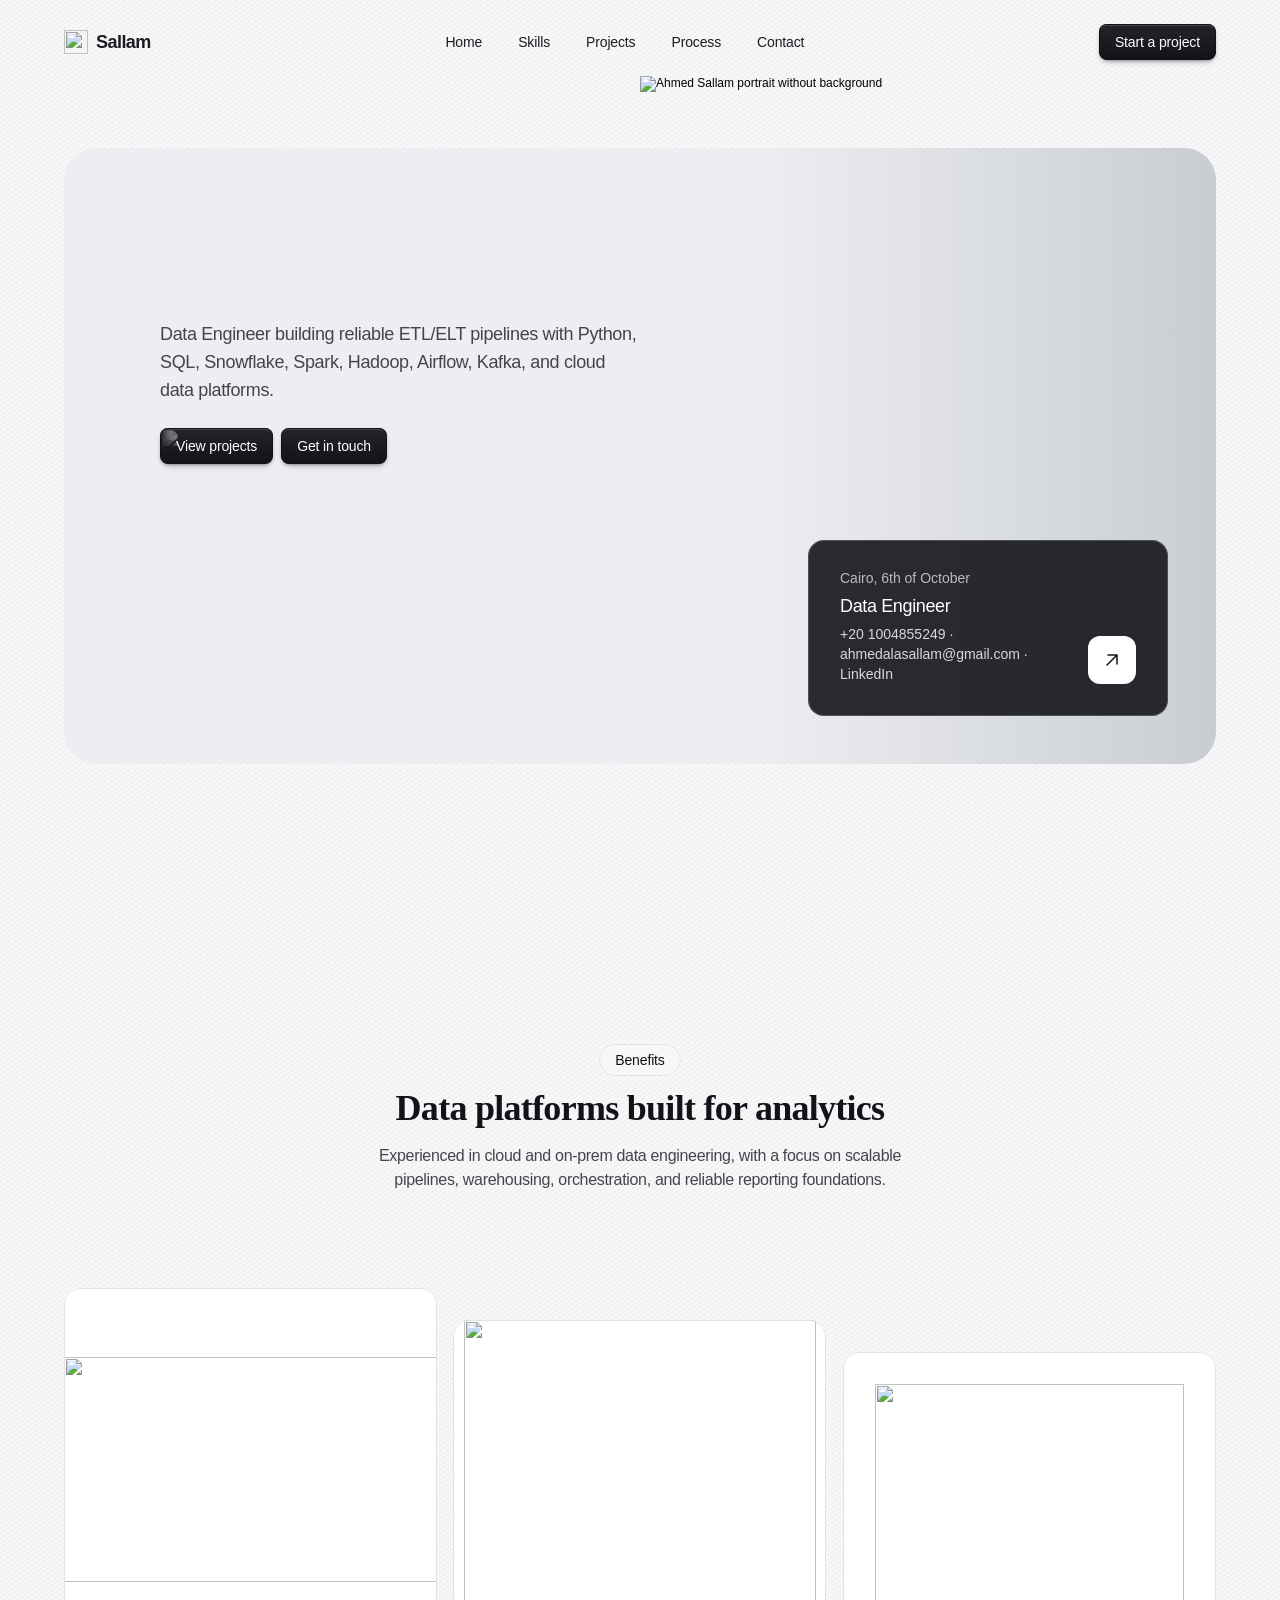
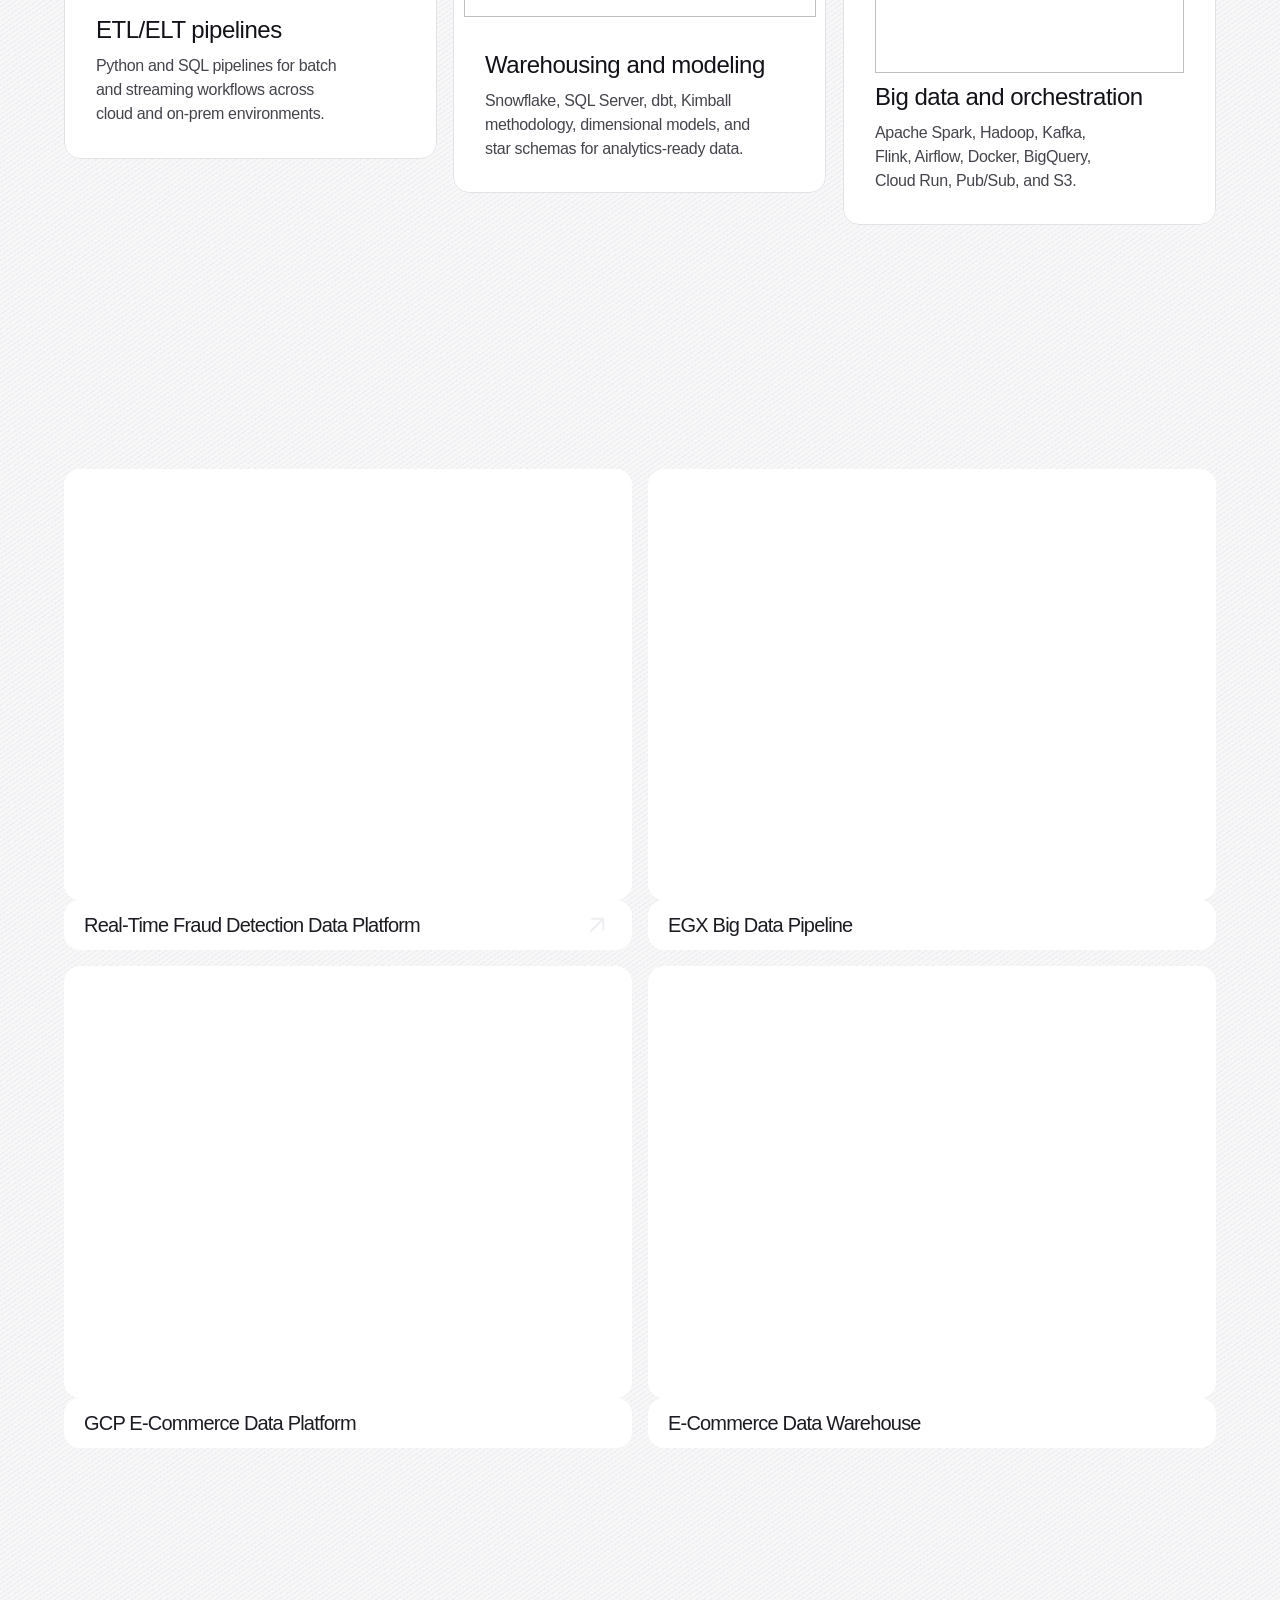
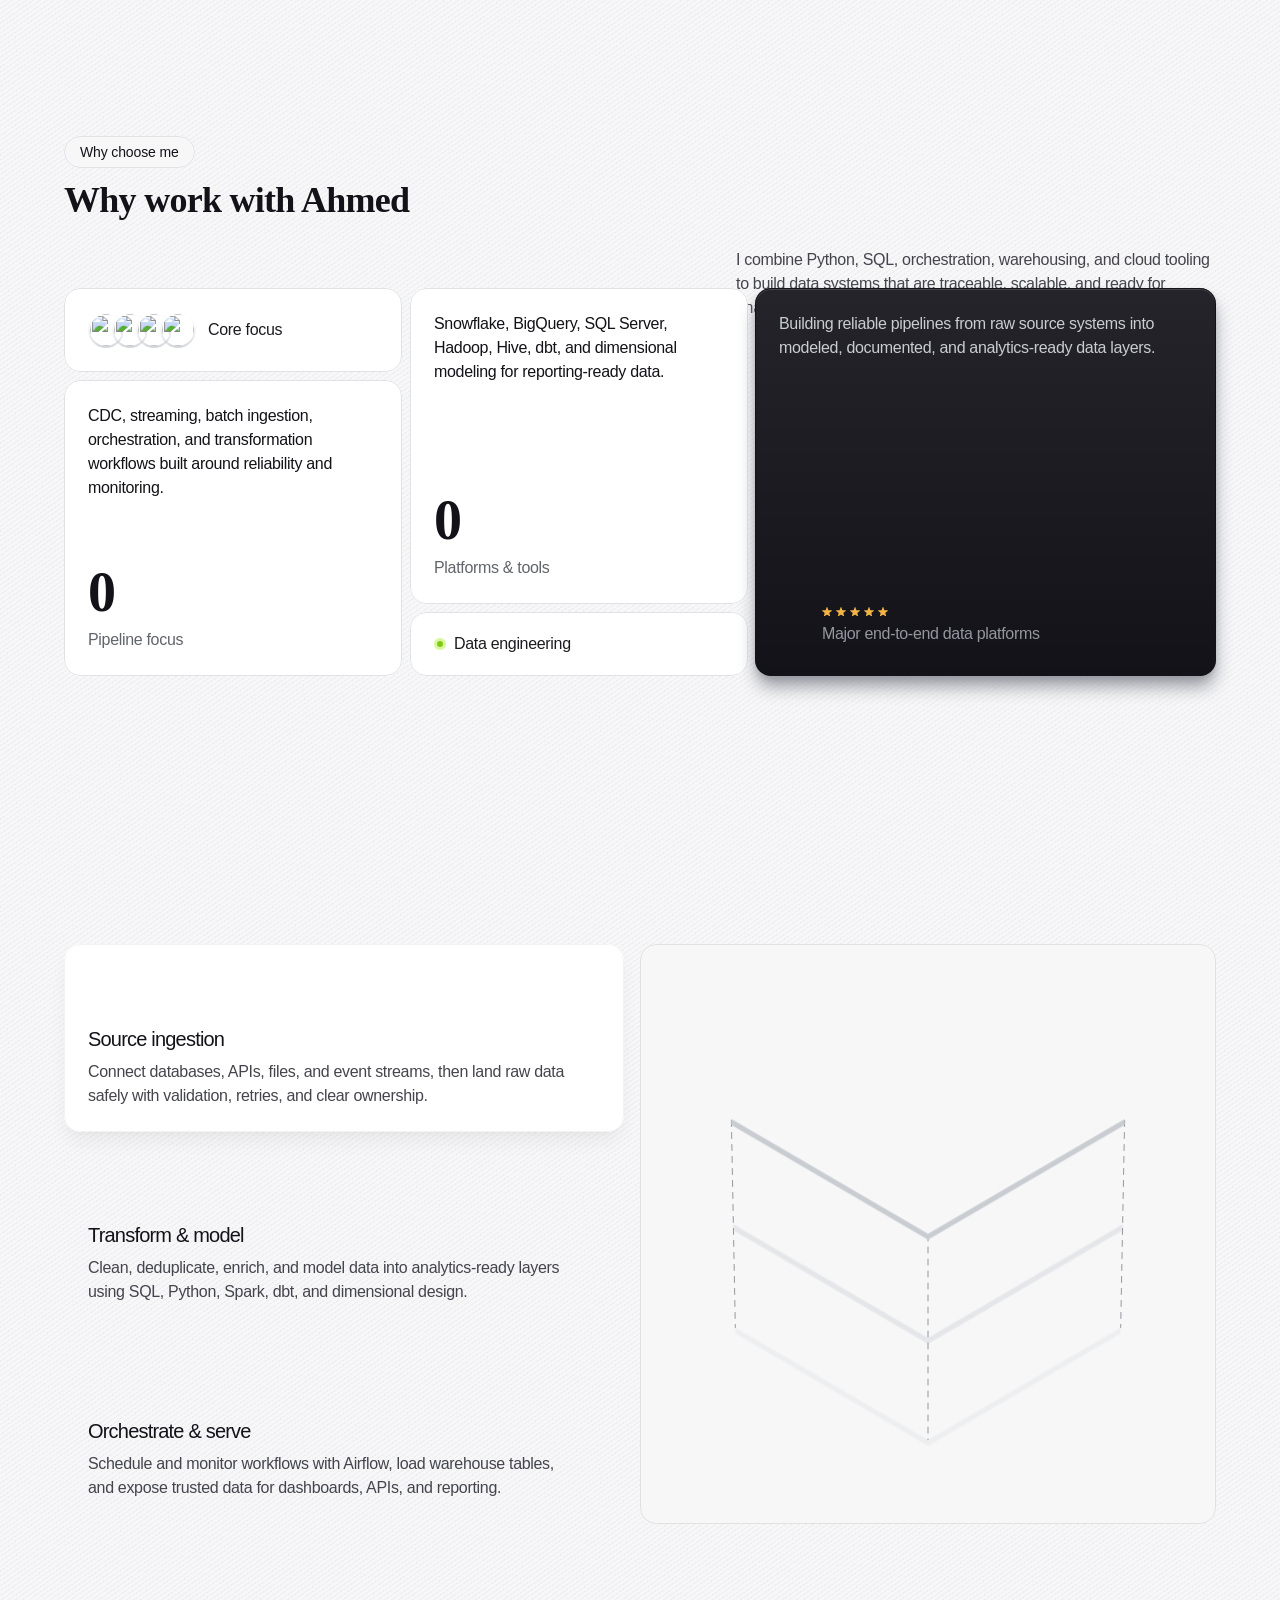
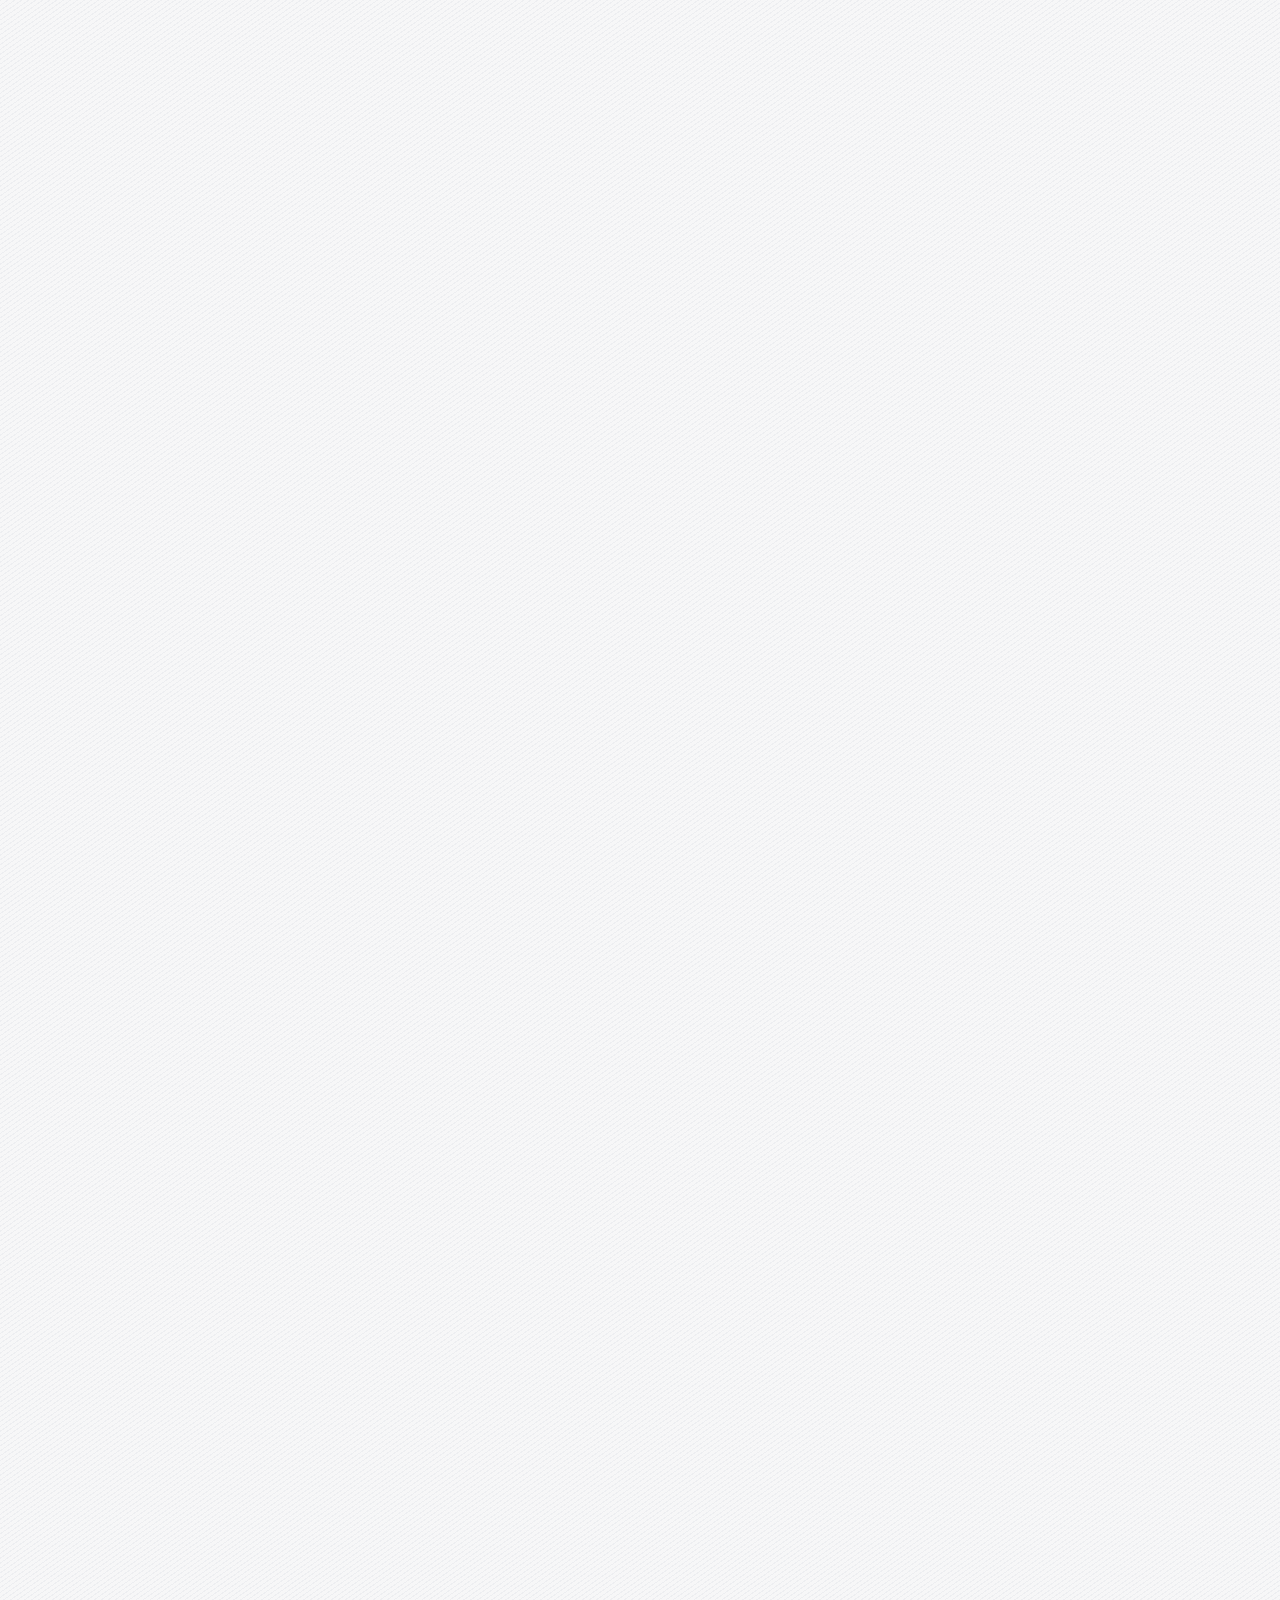
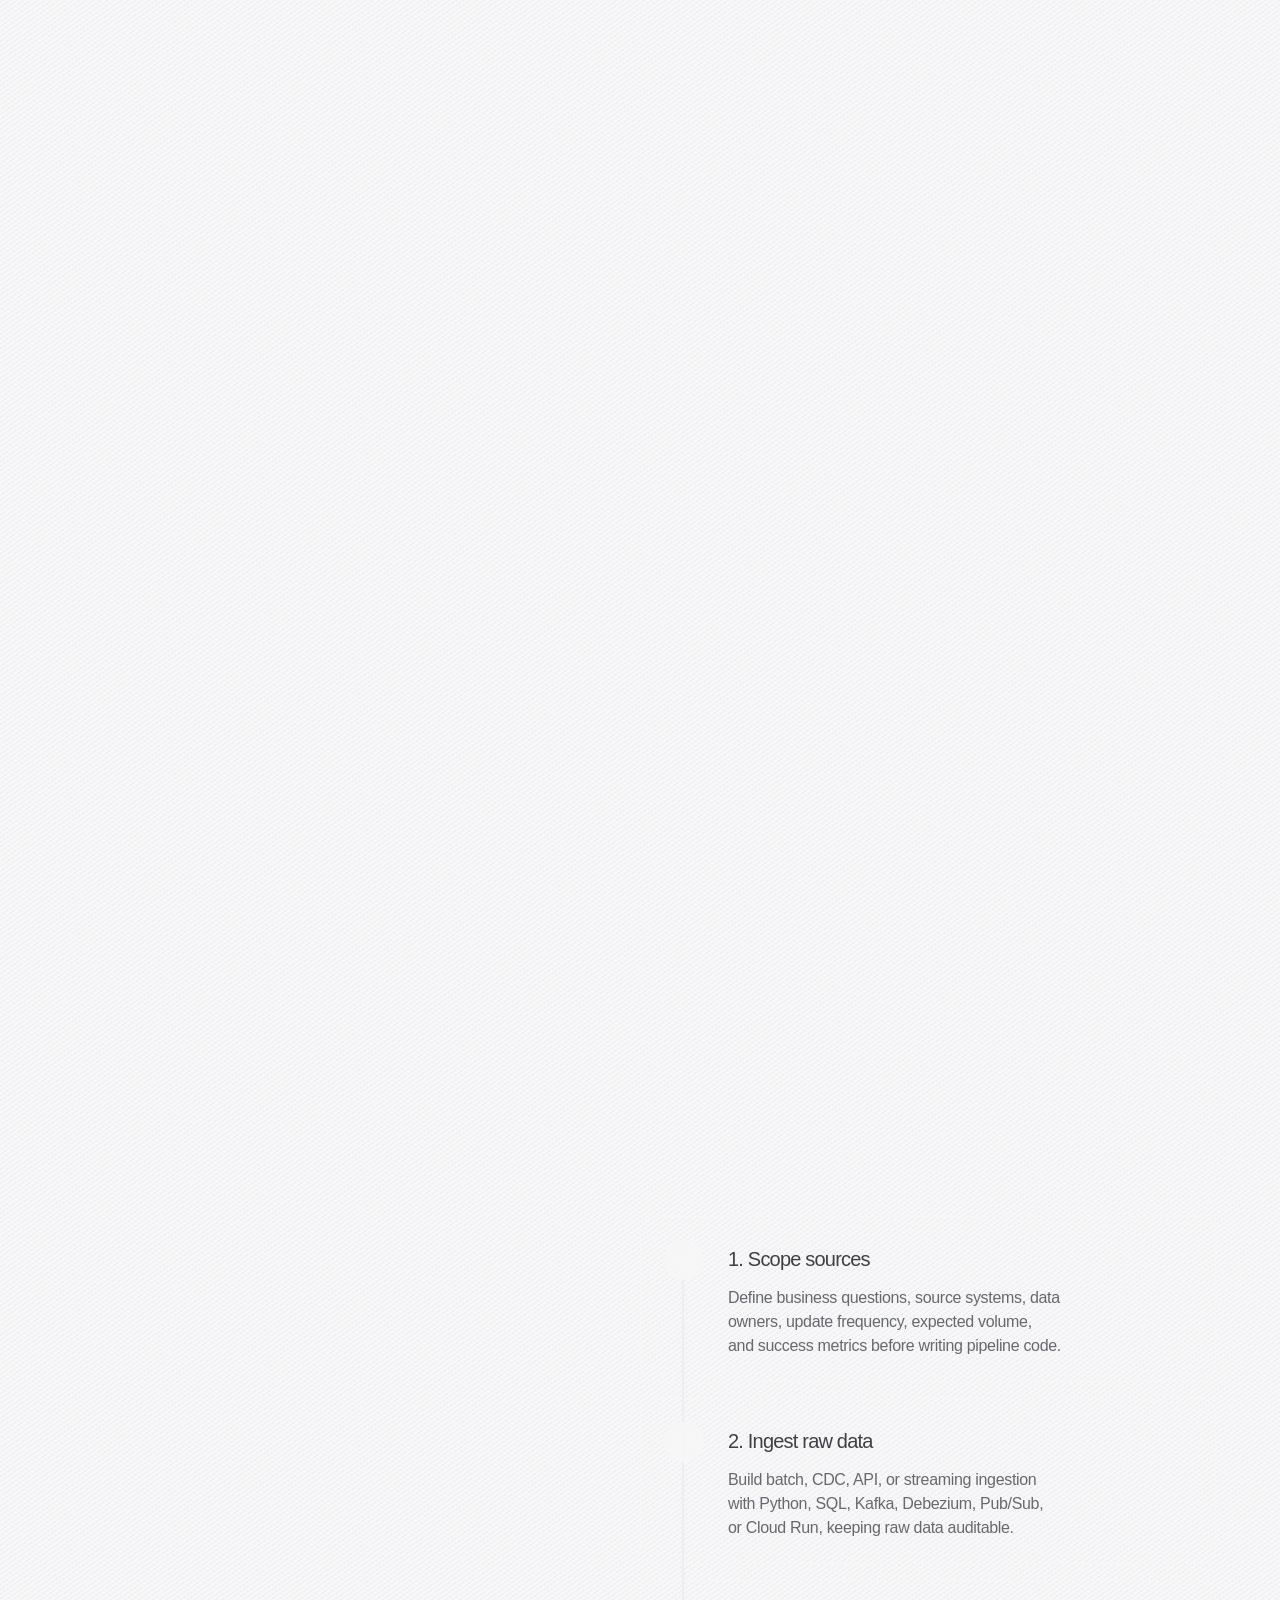
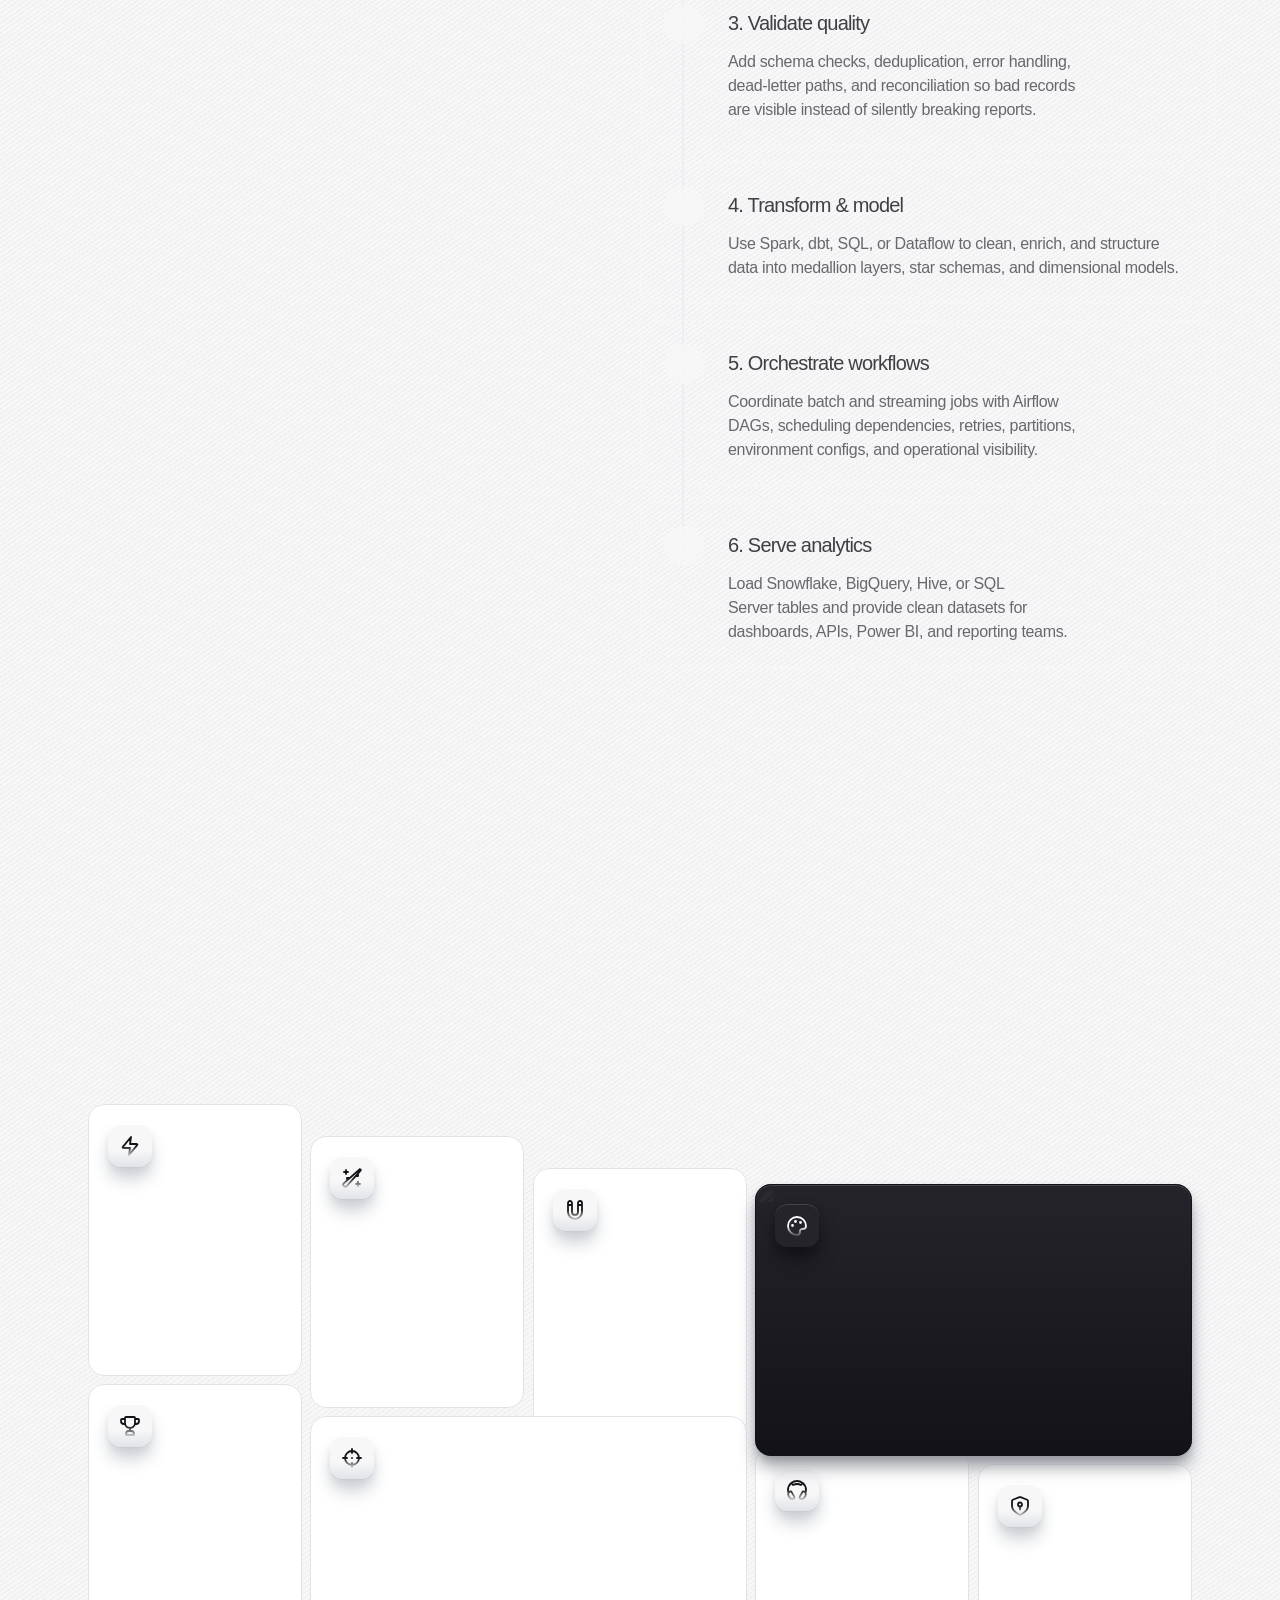
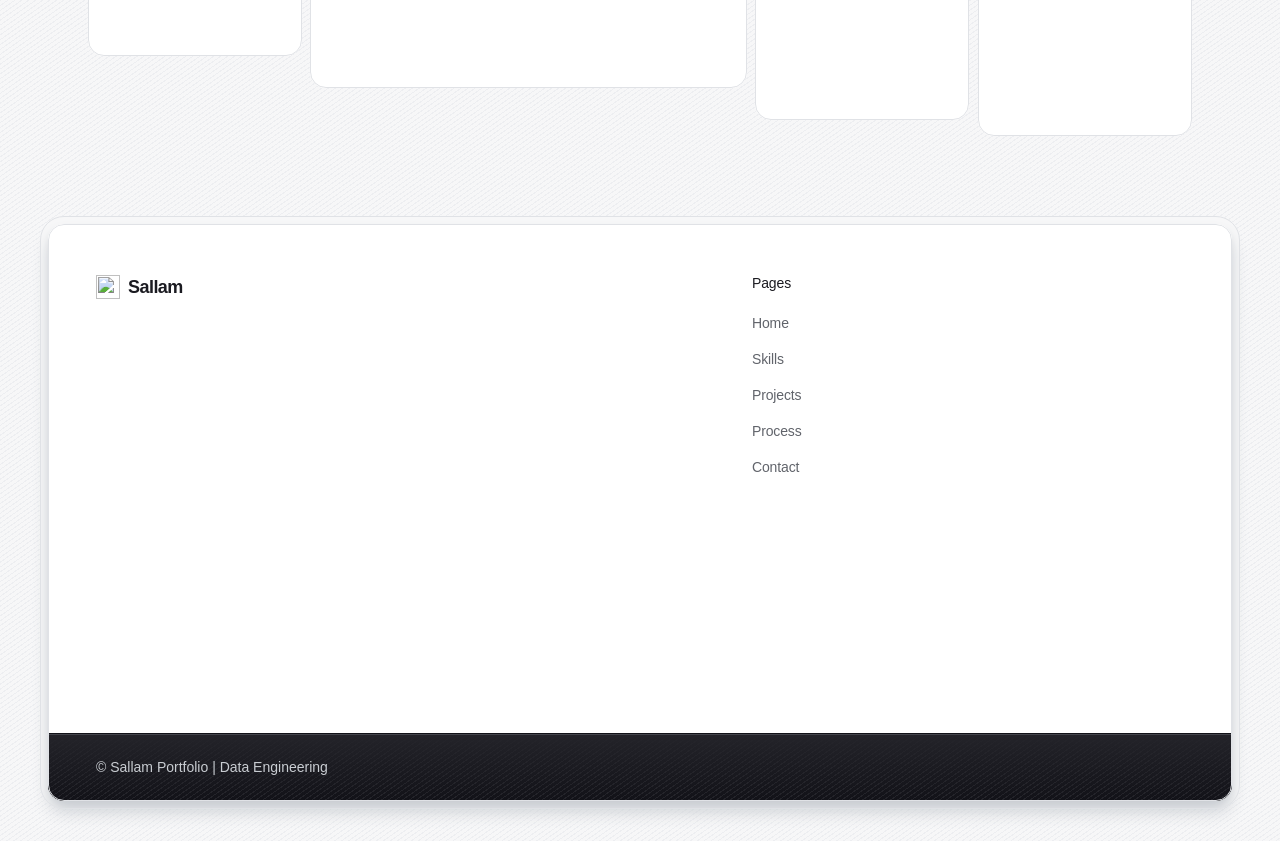
==== commit 8674a064: "Fix page titles and meta descriptions - remove Sevora branding" ====
--- a/index.html
+++ b/index.html
@@ -1,4 +1,4 @@
-<!DOCTYPE html>
+﻿<!DOCTYPE html>
 
 <!-- Made in Framer · framer.com ✨ -->
 <!-- Published Jul 9, 2026, 11:52 AM UTC -->
@@ -7,8 +7,8 @@
 <meta charset="utf-8"/>
 <meta content="width=device-width" name="viewport"/>
 <meta content="Framer 8979a75" name="generator"/>
-<title>Sevora – Designer portfolio template</title>
-<meta content="A premium Framer portfolio template for designers, freelancers, and creative studios." name="description"/>
+<title>Ahmed Sallam | Data Engineer</title>
+<meta content="Ahmed Sallam is a Data Engineer based in Cairo, Egypt, specializing in ETL/ELT pipelines, cloud data platforms, Snowflake, dbt, Apache Kafka, Spark, and Airflow." name="description"/>
 <meta content="https://framerusercontent.com/sites/Cr9CRqN9XuepER4p64a0u/searchIndex-uqZeL1dTM14Z.json" name="framer-search-index"/>
 <meta content="https://framerusercontent.com/sites/Cr9CRqN9XuepER4p64a0u/searchIndex-kP4natG3M1hu.json" name="framer-search-index-fallback"/>
 <link href="https://framerusercontent.com/images/urHsc2gl0mz8FFsPFV1HMTq2DnE.svg" media="(prefers-color-scheme: light)" rel="icon"/>
@@ -16,13 +16,13 @@
 <link href="https://framerusercontent.com/images/u0uhu8b3H5718FMW6f3gbyMp24.svg" rel="apple-touch-icon"/>
 <!-- Open Graph -->
 <meta content="website" property="og:type"/>
-<meta content="Sevora – Designer portfolio template" property="og:title"/>
-<meta content="A premium Framer portfolio template for designers, freelancers, and creative studios." property="og:description"/>
+<meta content="Ahmed Sallam � Data Engineer" property="og:title"/>
+<meta content="Ahmed Sallam is a Data Engineer based in Cairo, Egypt, specializing in ETL/ELT pipelines, cloud data platforms, Snowflake, dbt, Apache Kafka, Spark, and Airflow." property="og:description"/>
 <meta content="https://framerusercontent.com/assets/FJ5Qf5TD7BbKGtkr4BwR4KfLWow.png" property="og:image"/>
 <!-- X -->
 <meta content="summary_large_image" name="twitter:card"/>
-<meta content="Sevora – Designer portfolio template" name="twitter:title"/>
-<meta content="A premium Framer portfolio template for designers, freelancers, and creative studios." name="twitter:description"/>
+<meta content="Ahmed Sallam � Data Engineer" name="twitter:title"/>
+<meta content="Ahmed Sallam is a Data Engineer based in Cairo, Egypt, specializing in ETL/ELT pipelines, cloud data platforms, Snowflake, dbt, Apache Kafka, Spark, and Airflow." name="twitter:description"/>
 <meta content="https://framerusercontent.com/assets/FJ5Qf5TD7BbKGtkr4BwR4KfLWow.png" name="twitter:image"/>
 
 <link href="https://forgiving-ideas-729445.framer.app/" rel="canonical"/><meta content="https://forgiving-ideas-729445.framer.app/" property="og:url"/><!-- Start of headStart -->
